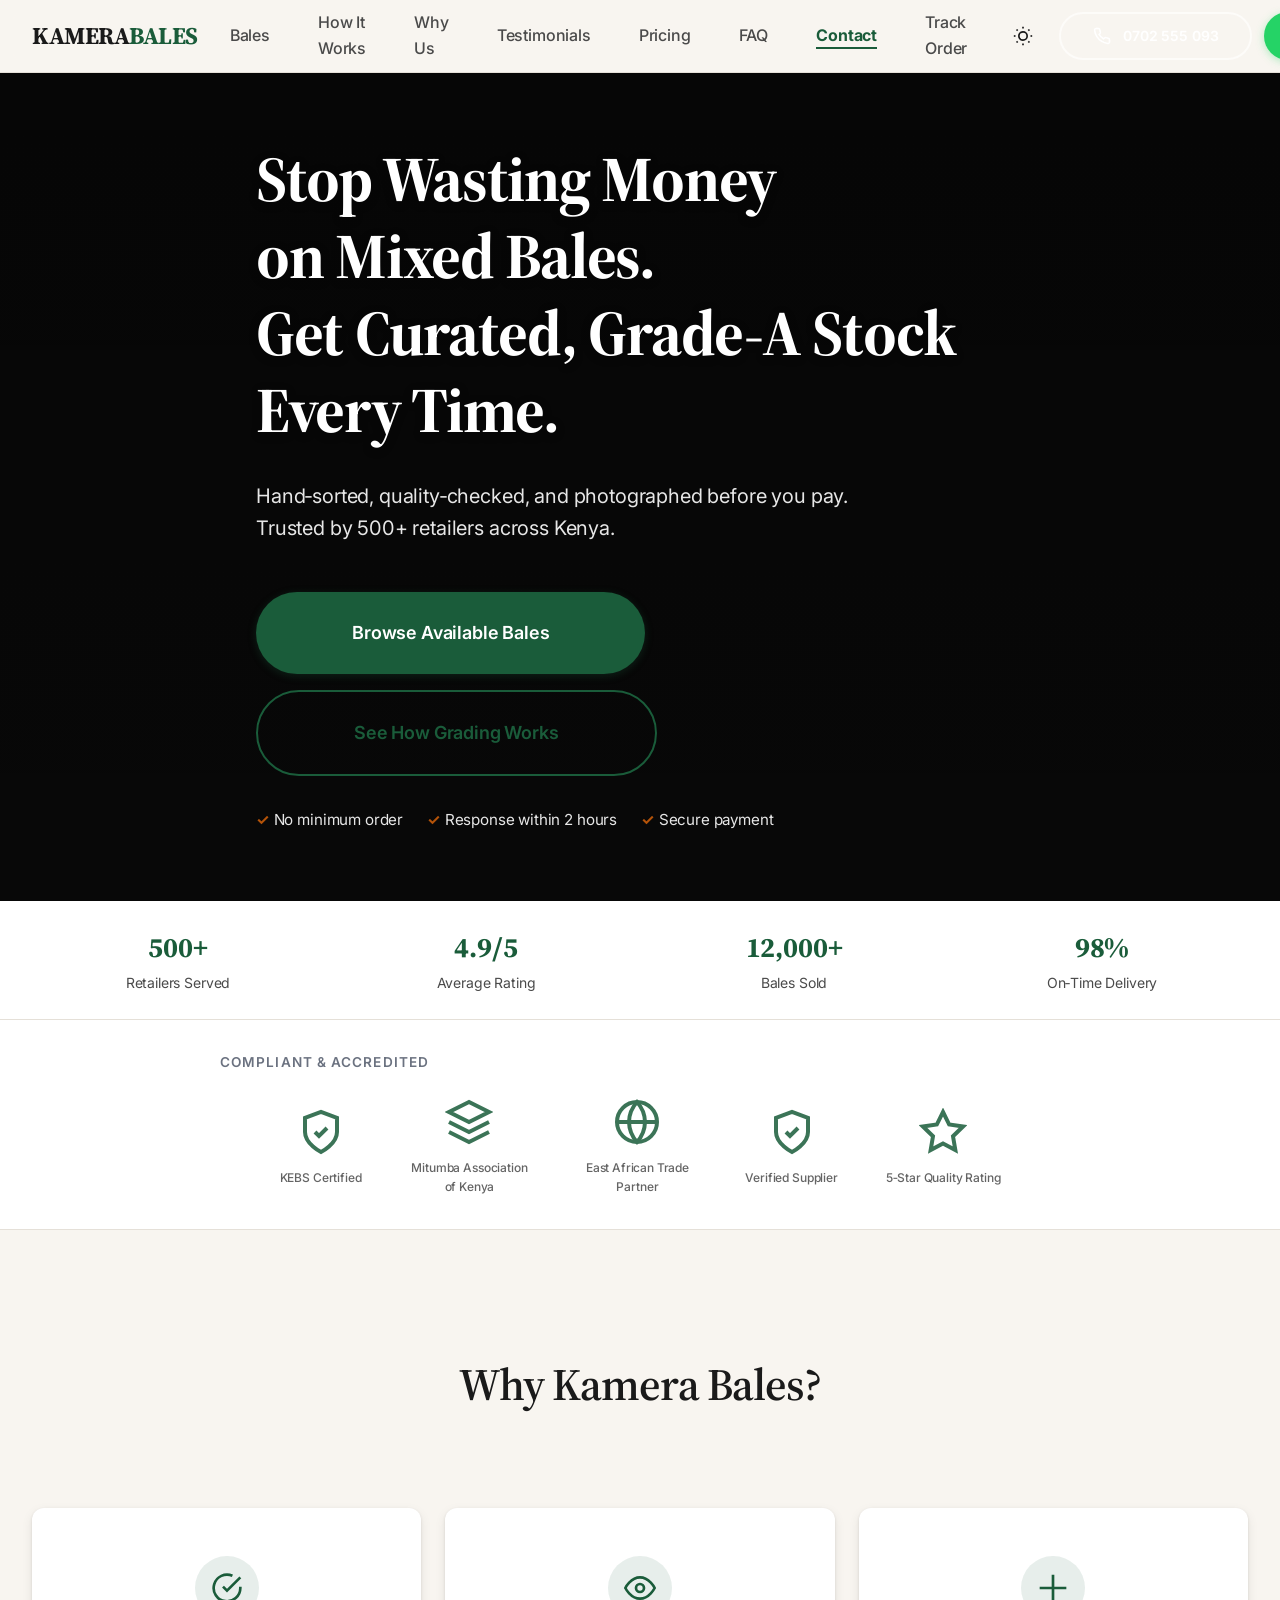
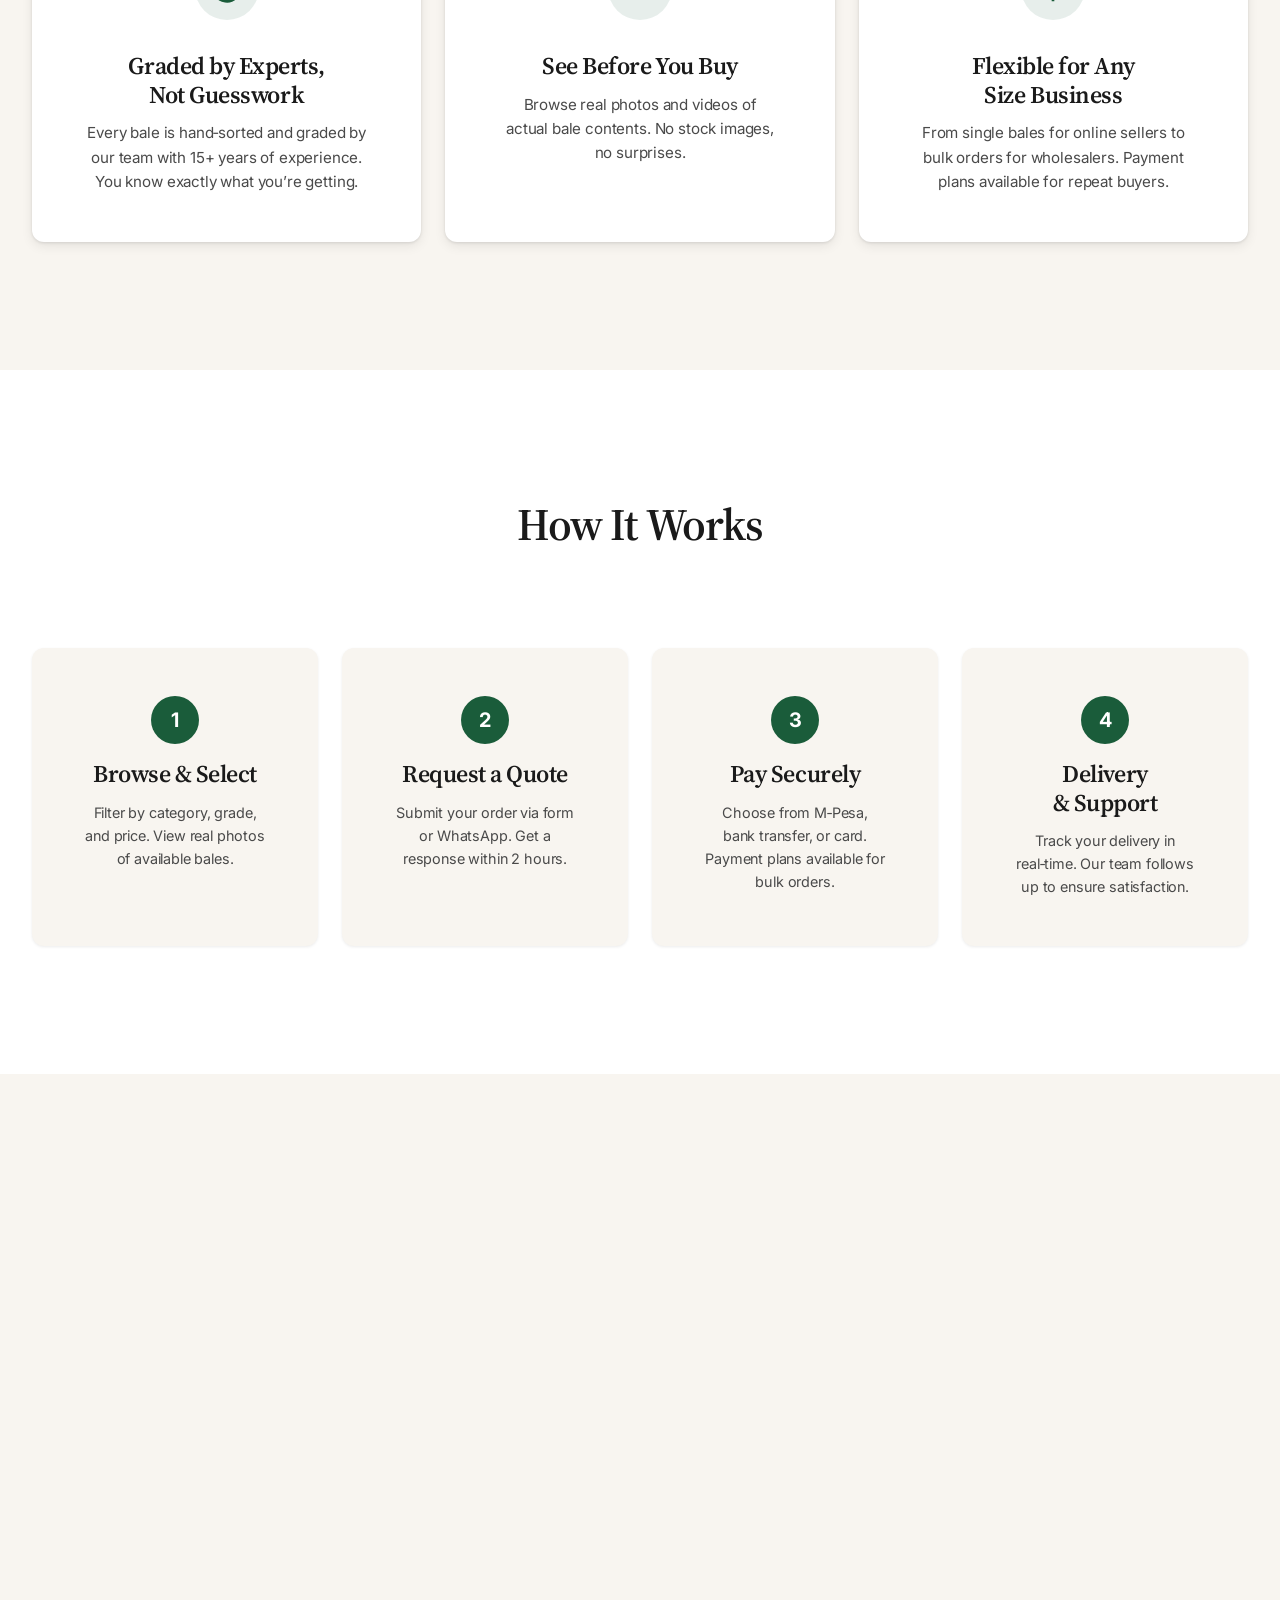
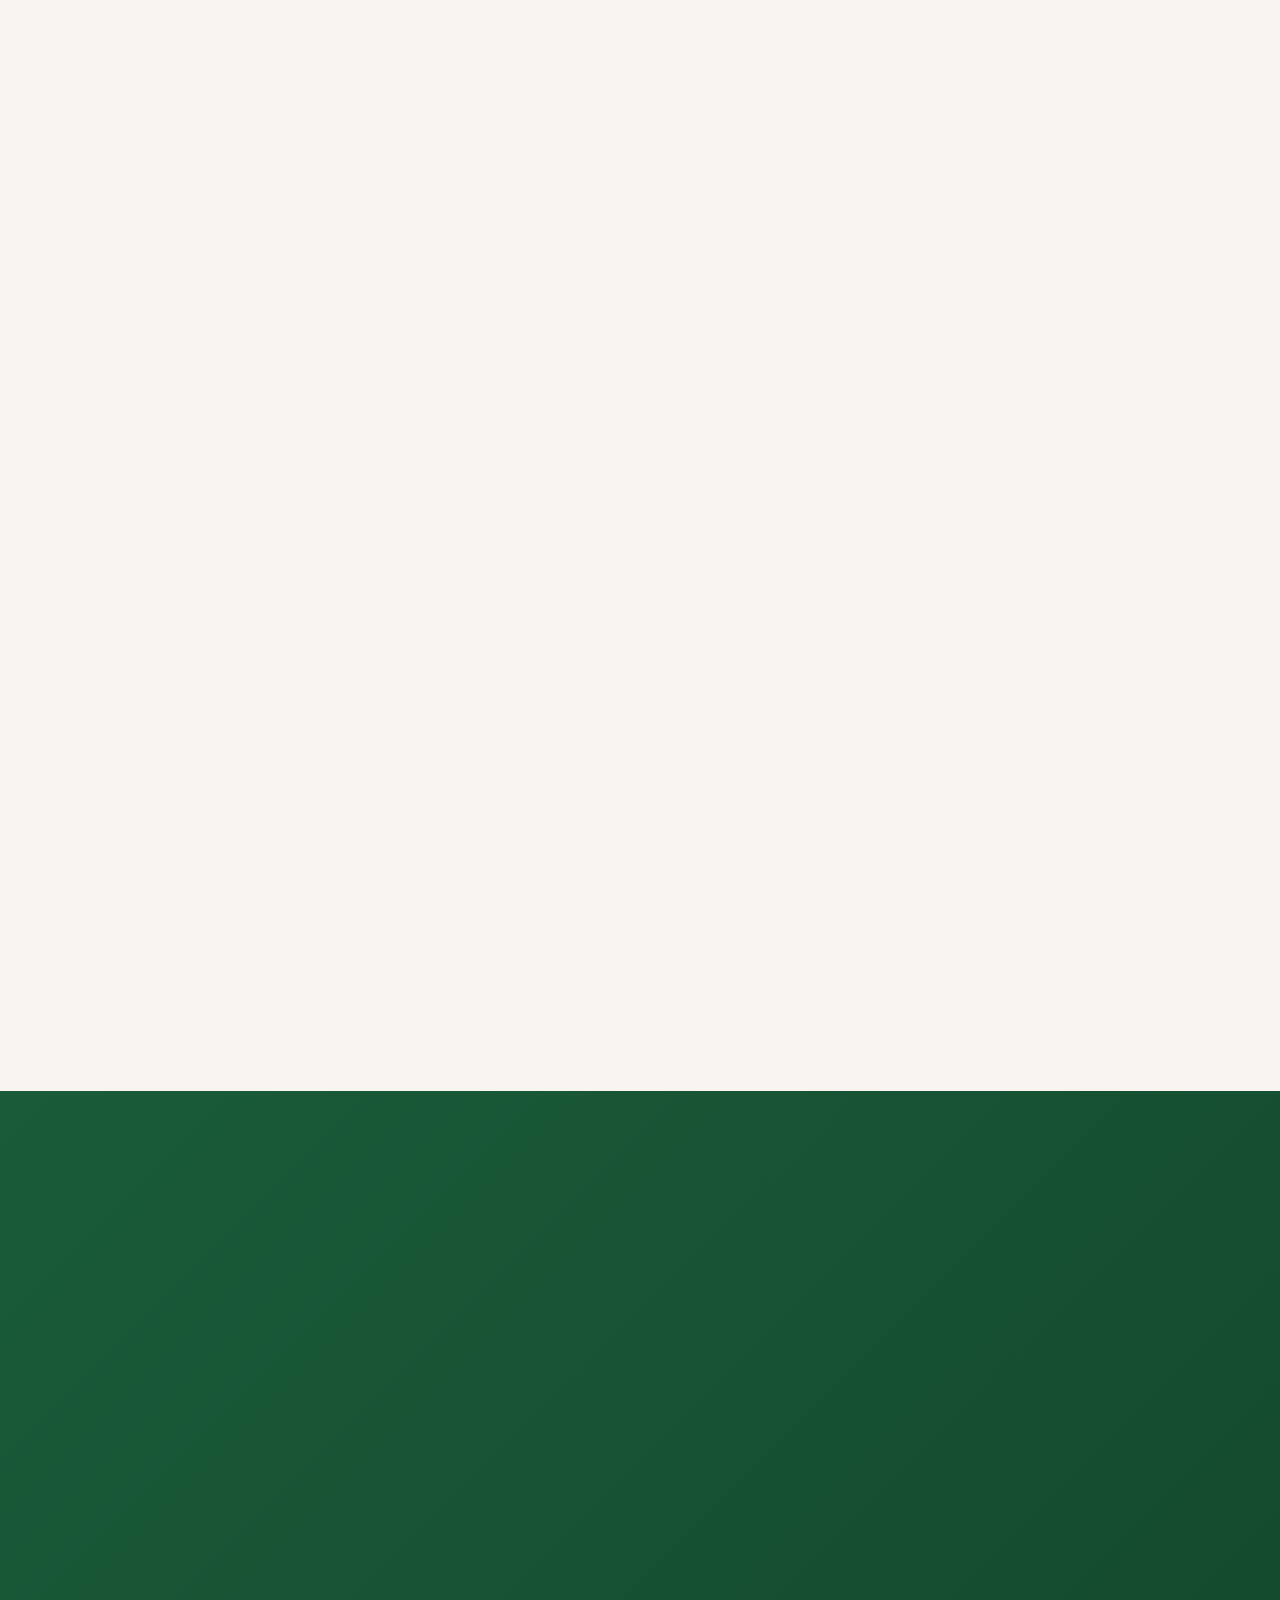
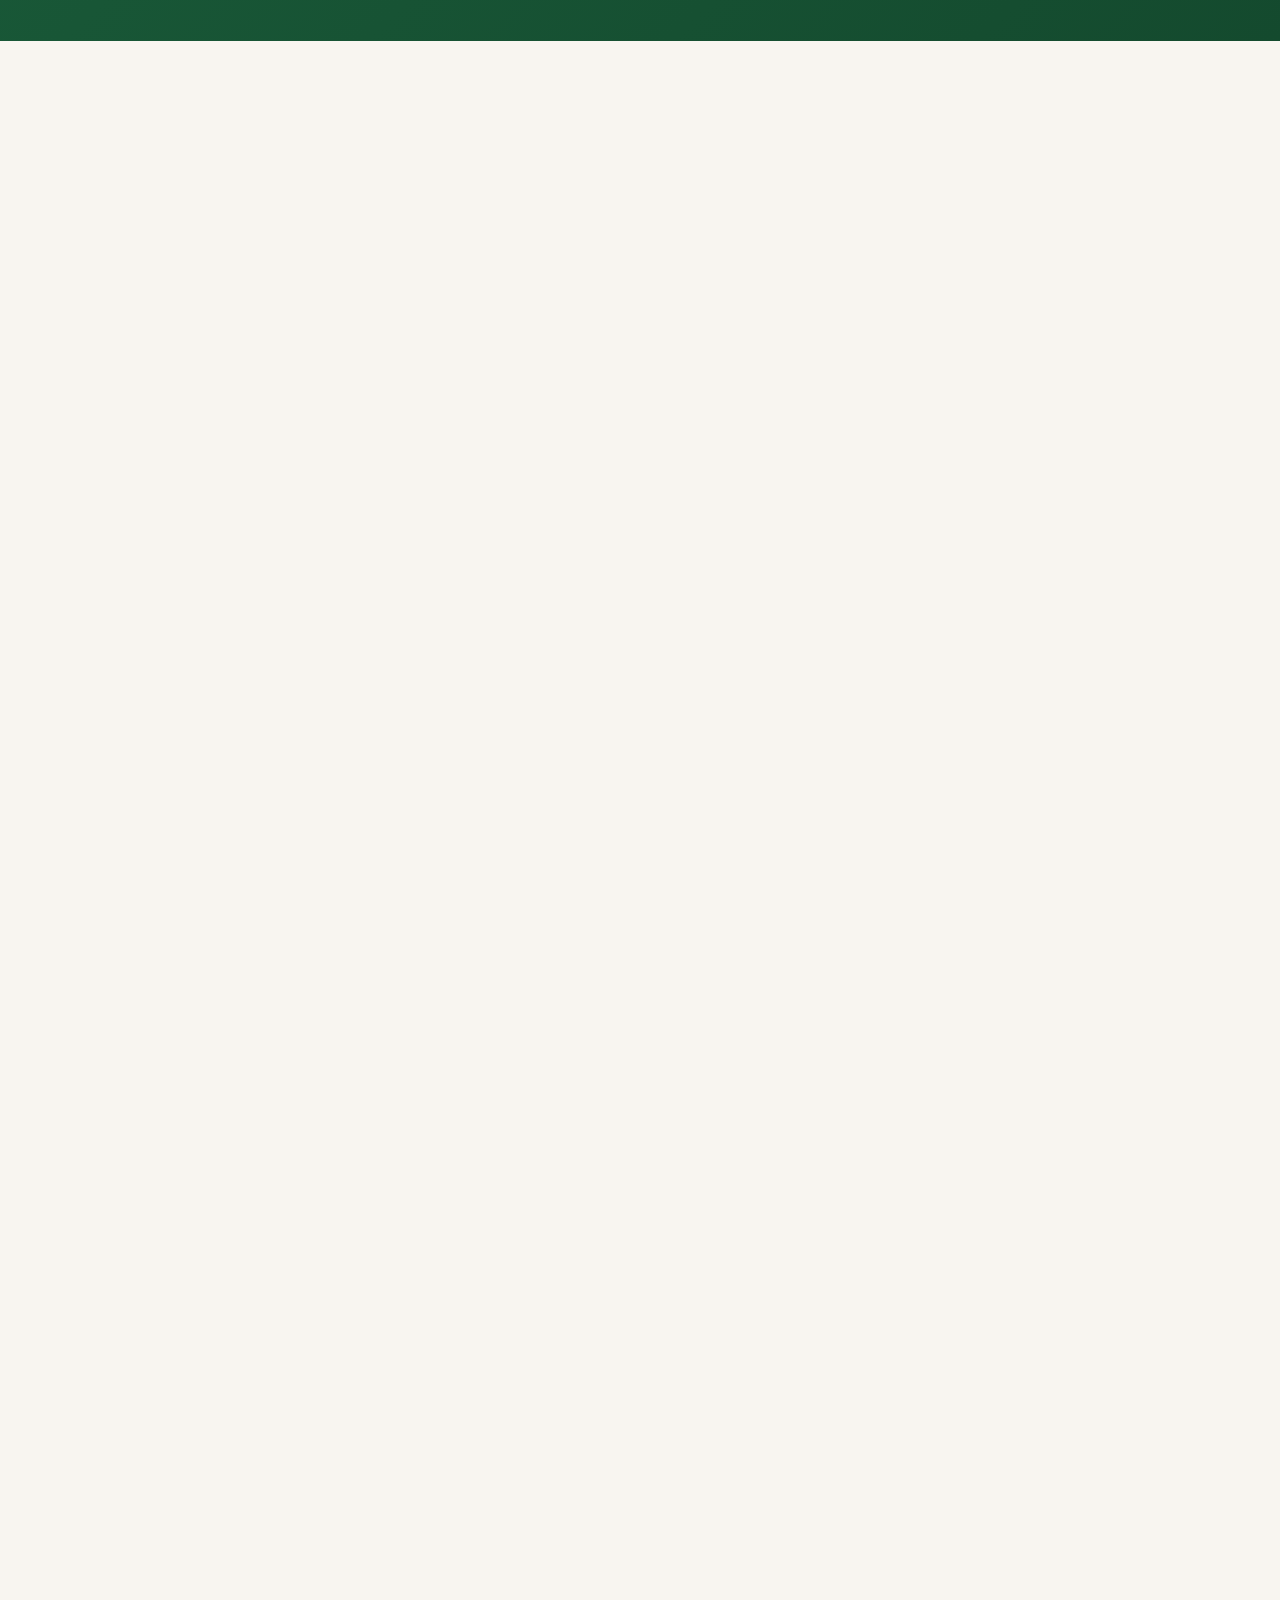
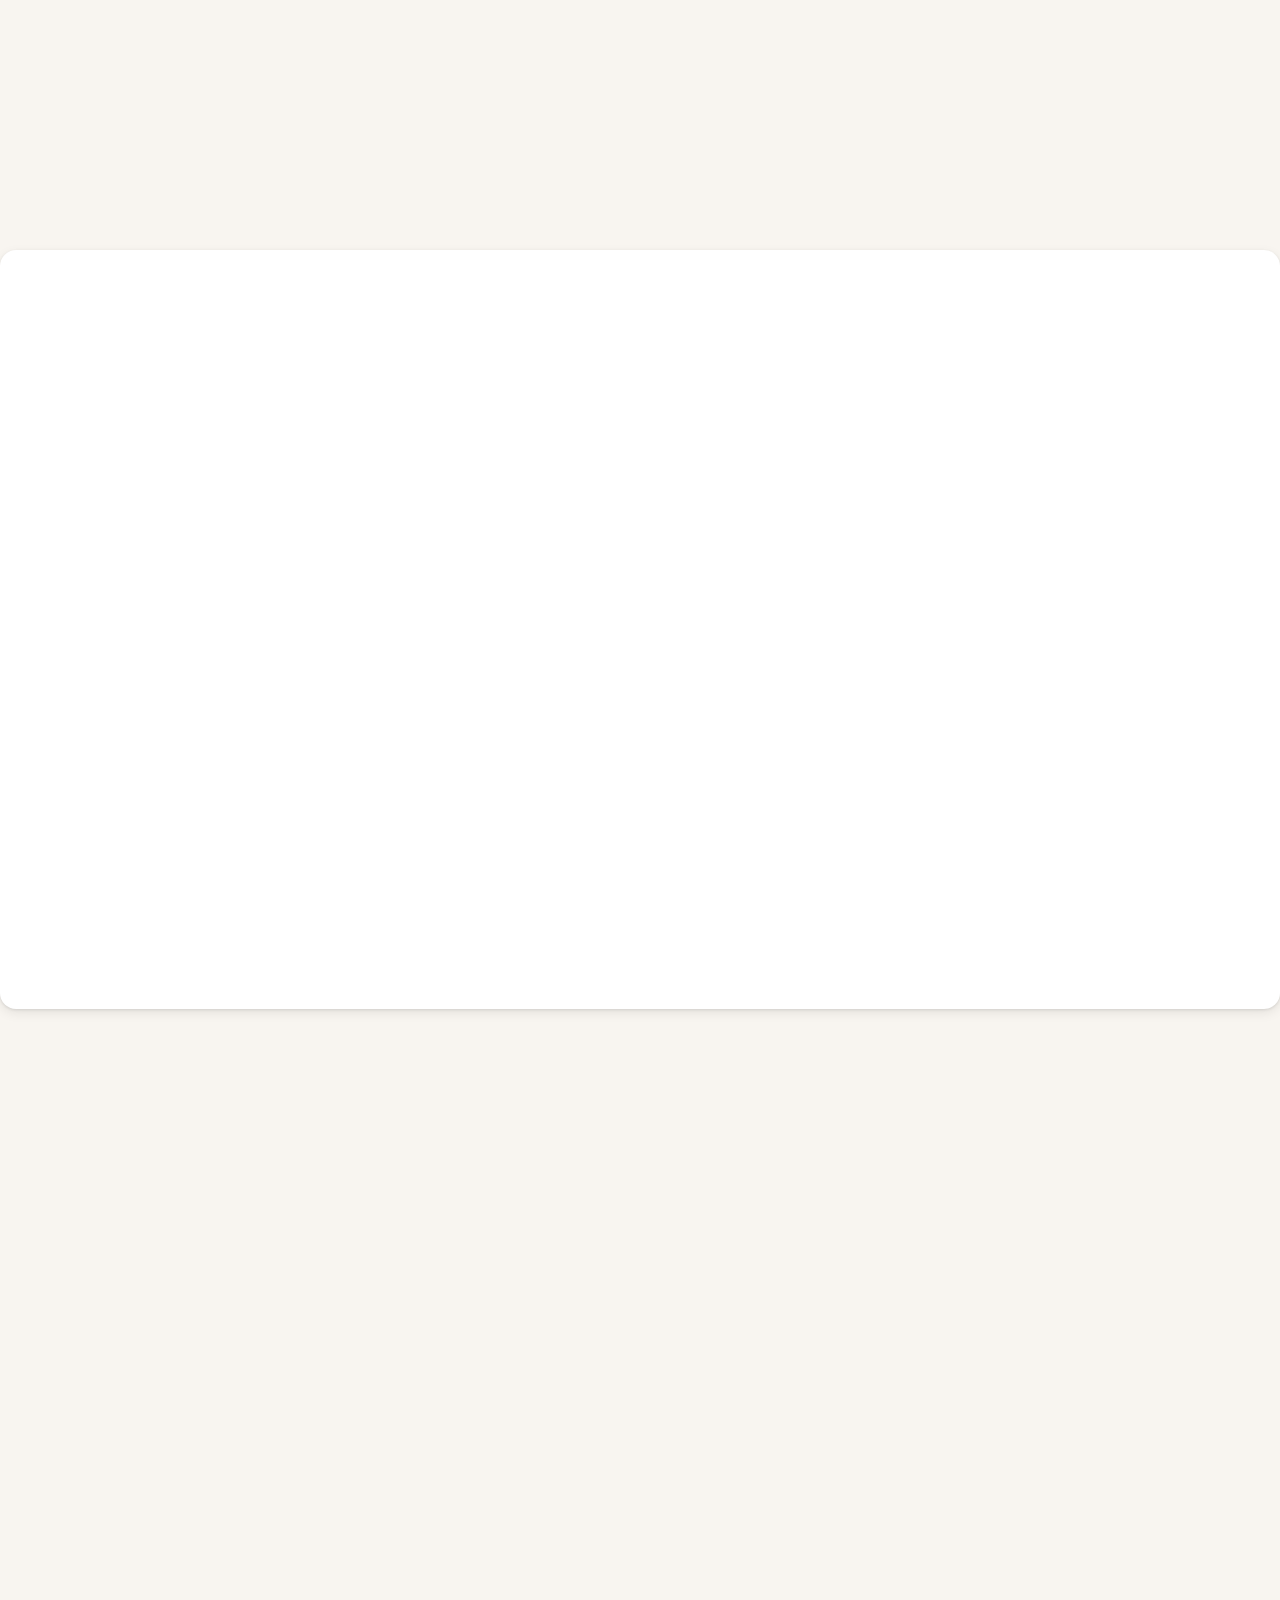
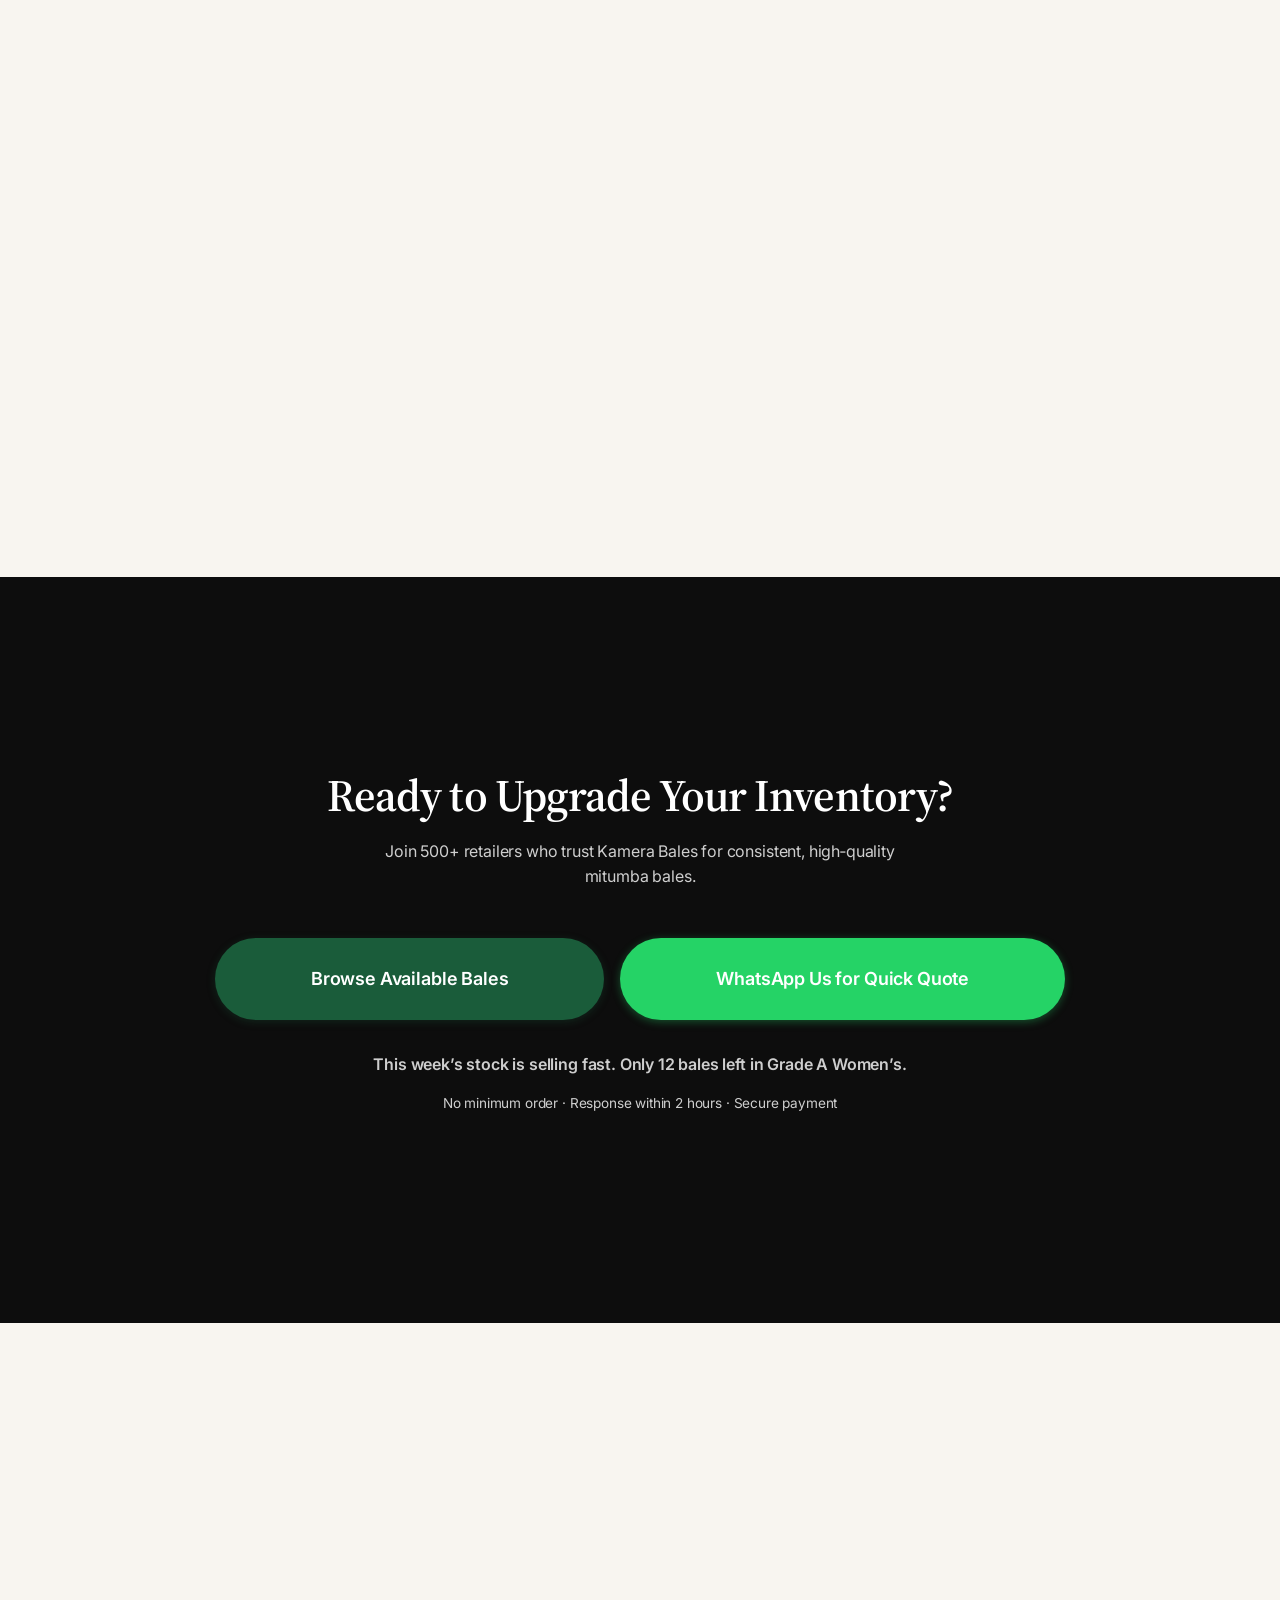
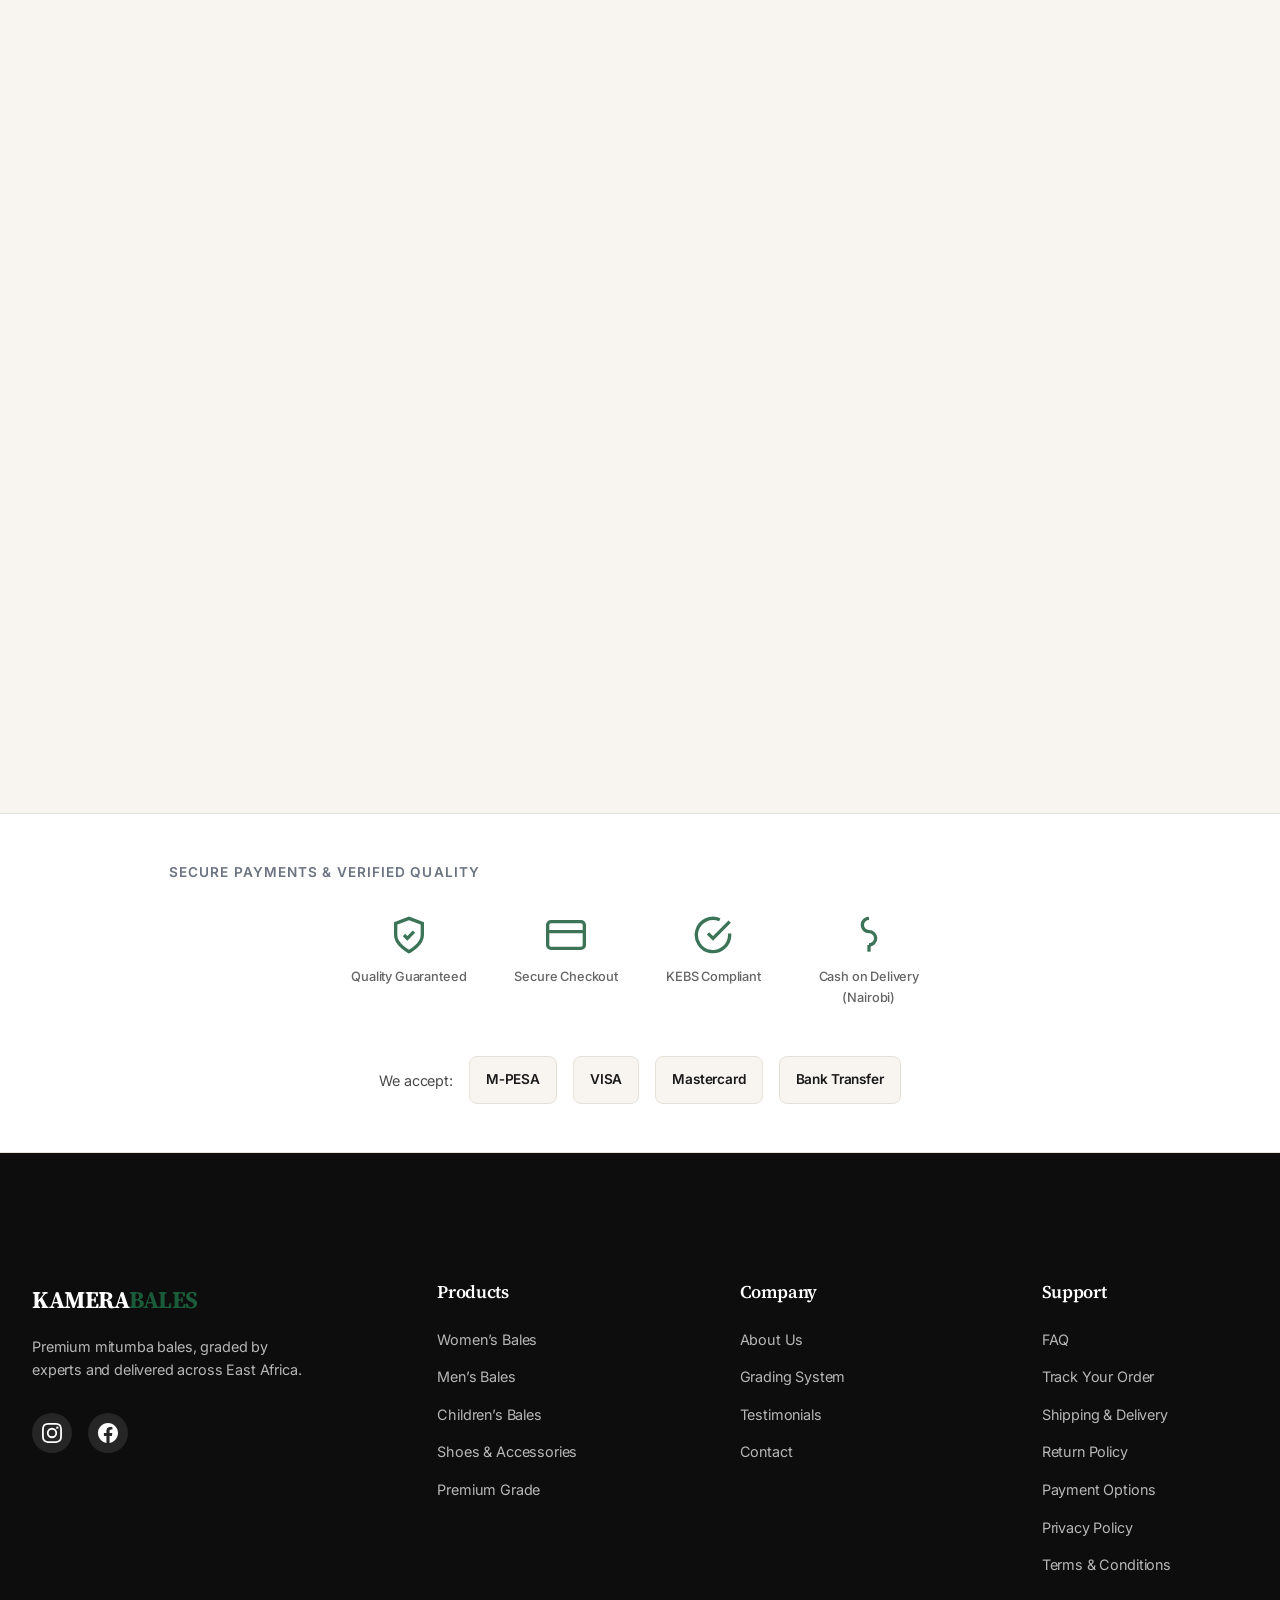
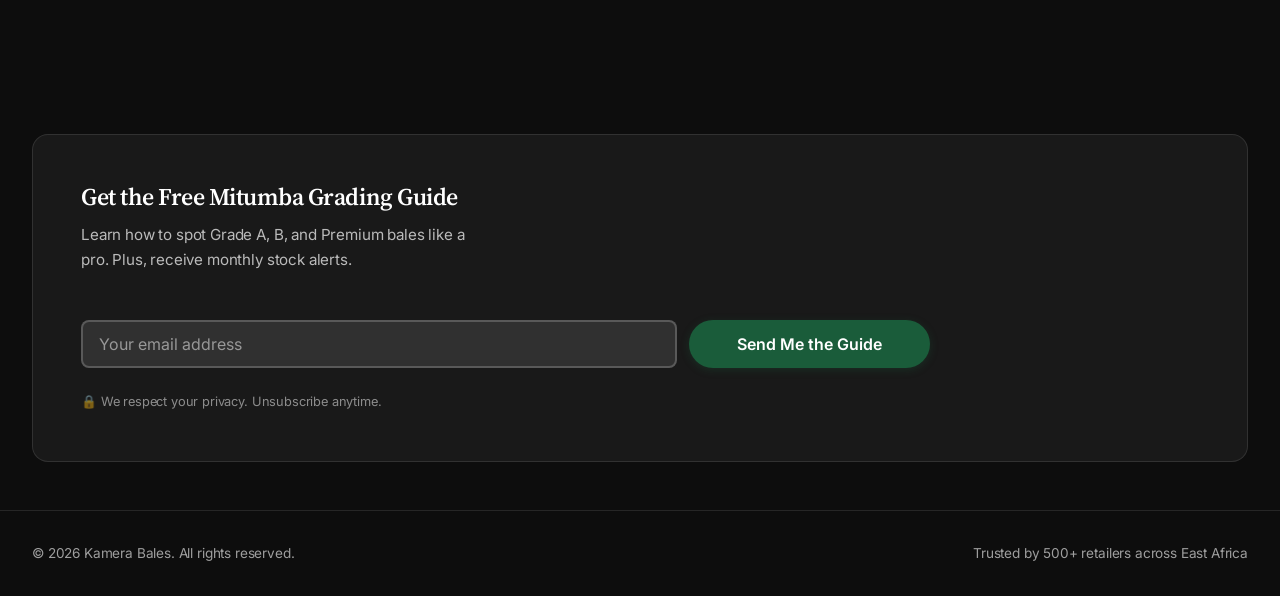
==== index.html @ 270e71a2 "Add files via upload" ====
<!DOCTYPE html>
<html lang="en">
<head>
    <meta charset="UTF-8">
    <meta name="viewport" content="width=device-width, initial-scale=1.0">
    <title>Kamera Bales — Premium Mitumba Wholesale | Graded & Delivered</title>
    <meta name="description" content="Kamera Bales supplies hand-graded mitumba bales to retailers across Kenya. Grade A, Premium, and bulk wholesale with real photos. Call/WhatsApp 0702555093.">
    <meta name="theme-color" content="#1A5C3A">

    <!-- Preconnect for Google Fonts -->
    <link rel="preconnect" href="https://fonts.googleapis.com">
    <link rel="preconnect" href="https://fonts.gstatic.com" crossorigin>
    <link href="https://fonts.googleapis.com/css2?family=Inter:wght@400;500;600;700&family=Source+Serif+4:opsz,wght@8..60,400;8..60,600;8..60,700&display=swap" rel="stylesheet">

    <!-- Preload fonts to improve performance -->
    <link rel="preload" href="https://fonts.gstatic.com/s/inter/v13/UcCO3FwrK3iLTeHuS_fvQtMwCp50KnMw2boKoduKmMEVuLyfAZ9hiJ-Ek-_EeA.woff2" as="font" type="font/woff2" crossorigin>
    <link rel="preload" href="https://fonts.gstatic.com/s/sourceserif4/v51/vEFy2_tTDB4M7-auLb2dWq7l5B8.woff2" as="font" type="font/woff2" crossorigin>

    <!-- Preload Hero Image (for LCP) -->
    <link rel="preload" as="image" href="https://images.unsplash.com/photo-1441986300917-64674bd600d8?auto=format&fit=crop&w=1920&q=80" fetchpriority="high">

    <!-- Preload Critical CSS -->
    <link rel="preload" as="style" href="styles.css">
    <link rel="stylesheet" href="styles.css">

    <!-- Open Graph -->
    <meta property="og:type" content="website">
    <meta property="og:title" content="Kamera Bales – Premium Mitumba Wholesale">
    <meta property="og:description" content="Hand-graded mitumba bales, trusted by 500+ retailers across East Africa.">
    <meta property="og:image" content="https://www.kamerabales.co.ke/assets/images/hero-mitumba.jpg">
    <meta property="og:url" content="https://www.kamerabales.co.ke/">
    <meta property="og:site_name" content="Kamera Bales">

    <!-- Twitter Card -->
    <meta name="twitter:card" content="summary_large_image">
    <meta name="twitter:title" content="Kamera Bales – Premium Mitumba Wholesale">
    <meta name="twitter:description" content="Hand-graded mitumba bales, trusted by 500+ retailers.">
    <meta name="twitter:image" content="https://www.kamerabales.co.ke/assets/images/hero-mitumba.jpg">

    <!-- Canonical -->
    <link rel="canonical" href="https://www.kamerabales.co.ke/">

    <!-- PWA meta -->
    <link rel="manifest" href="manifest.json">
    <meta name="apple-mobile-web-app-capable" content="yes">
    <meta name="apple-mobile-web-app-status-bar-style" content="black-translucent">
    <meta name="apple-mobile-web-app-title" content="Kamera Bales">
    <meta name="mobile-web-app-capable" content="yes">
    <meta name="application-name" content="Kamera Bales">
    <meta name="msapplication-TileColor" content="#1A5C3A">
    <link rel="apple-touch-icon" href="assets/icons/icon-192x192.svg">

    <!-- Google Analytics (Placeholder ID) -->
    <!-- TODO: REPLACE G-XXXXXXXXXX WITH YOUR ACTUAL GOOGLE ANALYTICS ID -->
    <script async src="https://www.googletagmanager.com/gtag/js?id=G-XXXXXXXXXX"></script>
    <script>
        window.dataLayer = window.dataLayer || [];
        function gtag(){dataLayer.push(arguments);}
        gtag('js', new Date());
        gtag('config', 'G-XXXXXXXXXX');
    </script>

    <!-- Schema Markup -->
    <script type="application/ld+json">
    {
      "@context": "https://schema.org",
      "@type": "LocalBusiness",
      "name": "Kamera Bales",
      "description": "Premium mitumba bales, hand-graded and delivered across East Africa. Trusted by 500+ retailers.",
      "url": "https://www.kamerabales.co.ke",
      "telephone": "+254702555093",
      "email": "info@kamerabales.co.ke",
      "address": {
        "@type": "PostalAddress",
        "streetAddress": "Nairobi, Kenya",
        "addressLocality": "Nairobi",
        "addressCountry": "KE"
      },
      "geo": {
        "@type": "GeoCoordinates",
        "latitude": -1.2921,
        "longitude": 36.8219
      },
      "openingHours": "Mo-Sa 08:00-18:00",
      "priceRange": "KSh 15,000 - KSh 100,000",
      "image": "https://www.kamerabales.co.ke/assets/images/hero-mitumba.jpg",
      "sameAs": [
        "https://www.instagram.com/kamerabales",
        "https://www.facebook.com/kamerabales"
      ],
      "aggregateRating": {
        "@type": "AggregateRating",
        "ratingValue": "4.9",
        "reviewCount": "500"
      }
    }
    </script>
</head>
<body>
    <a class="skip-link" href="#main-content">Skip to main content</a>

    <!-- ==================== HEADER ==================== -->
    <header class="site-header" role="banner">
        <div class="container header-inner">
            <a href="/" class="logo" aria-label="Kamera Bales home">
                <span class="logo-text">KAMERA<span class="logo-accent">BALES</span></span>
            </a>

            <nav class="main-nav" aria-label="Primary navigation">
                <button class="nav-toggle" aria-expanded="false" aria-controls="primary-menu" aria-label="Open menu">
                    <span class="hamburger"></span>
                </button>
                <ul id="primary-menu" class="nav-menu" role="list">
                    <li><a href="#bales" class="nav-link">Bales</a></li>
                    <li><a href="#how-it-works" class="nav-link">How It Works</a></li>
                    <li><a href="#why-us" class="nav-link">Why Us</a></li>
                    <li><a href="#testimonials" class="nav-link">Testimonials</a></li>
                    <li><a href="#pricing" class="nav-link">Pricing</a></li>
                    <li><a href="#faq" class="nav-link">FAQ</a></li>
                    <li><a href="#contact" class="nav-link">Contact</a></li>
                    <li><a href="track.html" class="nav-link">Track Order</a></li>
                </ul>
            </nav>

            <div class="header-actions">
                <button class="theme-toggle" aria-label="Toggle dark mode" aria-pressed="false">
                    <svg class="icon-sun" width="20" height="20" viewBox="0 0 24 24" fill="none" stroke="currentColor" stroke-width="2" aria-hidden="true"><circle cx="12" cy="12" r="5"/><line x1="12" y1="1" x2="12" y2="3"/><line x1="12" y1="21" x2="12" y2="23"/><line x1="4.22" y1="4.22" x2="5.64" y2="5.64"/><line x1="18.36" y1="18.36" x2="19.78" y2="19.78"/><line x1="1" y1="12" x2="3" y2="12"/><line x1="21" y1="12" x2="23" y2="12"/><line x1="4.22" y1="19.78" x2="5.64" y2="18.36"/><line x1="18.36" y1="5.64" x2="19.78" y2="4.22"/></svg>
                    <svg class="icon-moon" width="20" height="20" viewBox="0 0 24 24" fill="none" stroke="currentColor" stroke-width="2" aria-hidden="true"><path d="M21 12.79A9 9 0 1 1 11.21 3 7 7 0 0 0 21 12.79z"/></svg>
                </button>
                <a href="tel:0702555093" class="btn btn-outline-light header-phone" aria-label="Call 0702555093">
                    <svg width="18" height="18" viewBox="0 0 24 24" fill="none" stroke="currentColor" stroke-width="2" aria-hidden="true"><path d="M22 16.92v3a2 2 0 0 1-2.18 2 19.79 19.79 0 0 1-8.63-3.07 19.5 19.5 0 0 1-6-6 19.79 19.79 0 0 1-3.07-8.67A2 2 0 0 1 4.11 2h3a2 2 0 0 1 2 1.72c.127.96.361 1.903.7 2.81a2 2 0 0 1-.45 2.11L8.09 9.91a16 16 0 0 0 6 6l1.27-1.27a2 2 0 0 1 2.11-.45c.907.339 1.85.573 2.81.7A2 2 0 0 1 22 16.92z"/></svg>
                    <span class="header-phone-number">0702 555 093</span>
                </a>
                <a href="https://wa.me/254702555093?text=Hi%20Kamera%20Bales%2C%20I%27m%20interested%20in%20your%20mitumba%20bales" class="btn btn-whatsapp header-whatsapp" target="_blank" rel="noopener noreferrer" aria-label="Chat on WhatsApp">
                    <svg width="20" height="20" viewBox="0 0 24 24" fill="currentColor" aria-hidden="true"><path d="M17.472 14.382c-.297-.149-1.758-.867-2.03-.967-.273-.099-.471-.148-.67.15-.197.297-.767.966-.94 1.164-.173.199-.347.223-.644.075-.297-.15-1.255-.463-2.39-1.475-.883-.788-1.48-1.761-1.653-2.059-.173-.297-.018-.458.13-.606.134-.133.298-.347.446-.52.149-.174.198-.298.298-.497.099-.198.05-.371-.025-.52-.075-.149-.669-1.612-.916-2.207-.242-.579-.487-.5-.669-.51-.173-.008-.371-.01-.57-.01-.198 0-.52.074-.792.372-.272.297-1.04 1.016-1.04 2.479 0 1.462 1.065 2.875 1.213 3.074.149.198 2.096 3.2 5.077 4.487.709.306 1.262.489 1.694.625.712.227 1.36.195 1.871.118.571-.085 1.758-.719 2.006-1.413.248-.694.248-1.289.173-1.413-.074-.124-.272-.198-.57-.347m-5.421 7.403h-.004a9.87 9.87 0 0 1-5.031-1.378l-.361-.214-3.741.982.998-3.648-.235-.374a9.86 9.86 0 0 1-1.51-5.26c.001-5.45 4.436-9.884 9.888-9.884 2.64 0 5.122 1.03 6.988 2.898a9.825 9.825 0 0 1 2.893 6.994c-.003 5.45-4.437 9.884-9.885 9.884m8.413-18.297A11.815 11.815 0 0 0 12.05 0C5.495 0 .16 5.335.157 11.892c0 2.096.547 4.142 1.588 5.945L.057 24l6.305-1.654a11.882 11.882 0 0 0 5.683 1.448h.005c6.554 0 11.89-5.335 11.893-11.893a11.821 11.821 0 0 0-3.48-8.413Z"/></svg>
                    <span>WhatsApp</span>
                </a>
            </div>
        </div>
    </header>

    <!-- ==================== MAIN CONTENT ==================== -->
    <main id="main-content" role="main">

        <!-- HERO SECTION -->
        <section class="hero" aria-labelledby="hero-heading">
            <div class="hero-background" aria-hidden="true"></div>
            <div class="container hero-content">
                <h1 id="hero-heading" class="hero-title">Stop Wasting Money on Mixed Bales.<br>Get Curated, Grade‑A Stock Every Time.</h1>
                <p class="hero-subtitle">Hand‑sorted, quality‑checked, and photographed before you pay. Trusted by 500+ retailers across Kenya.</p>
                <div class="hero-cta">
                    <a href="#bales" class="btn btn-primary btn-lg">Browse Available Bales</a>
                    <a href="#how-it-works" class="btn btn-secondary btn-lg">See How Grading Works</a>
                </div>
                <div class="trust-inline">
                    <span>No minimum order</span>
                    <span>Response within 2 hours</span>
                    <span>Secure payment</span>
                </div>
            </div>
        </section>

        <!-- SOCIAL PROOF BAR -->
        <section class="social-proof" aria-label="Trust indicators">
            <div class="container proof-grid">
                <div class="proof-item"><strong>500+</strong><span>Retailers Served</span></div>
                <div class="proof-item"><strong>4.9/5</strong><span>Average Rating</span></div>
                <div class="proof-item"><strong>12,000+</strong><span>Bales Sold</span></div>
                <div class="proof-item"><strong>98%</strong><span>On‑Time Delivery</span></div>
            </div>
        </section>

        <!-- CERTIFICATIONS & BADGES (SVG) -->
        <section class="certifications" aria-label="Certifications and affiliations">
            <div class="container">
                <p class="certifications-label">Compliant &amp; Accredited</p>
                <ul class="badges-list" role="list">
                    <li class="badge-item">
                        <svg width="48" height="48" viewBox="0 0 24 24" fill="none" stroke="currentColor" stroke-width="2" aria-hidden="true"><path d="M12 22s8-4 8-10V5l-8-3-8 3v7c0 6 8 10 8 10z"/><polyline points="9 12 11 14 15 10"/></svg>
                        <span>KEBS Certified</span>
                    </li>
                    <li class="badge-item">
                        <svg width="48" height="48" viewBox="0 0 24 24" fill="none" stroke="currentColor" stroke-width="2" aria-hidden="true"><path d="M12 2L2 7l10 5 10-5-10-5z"/><path d="M2 17l10 5 10-5"/><path d="M2 12l10 5 10-5"/></svg>
                        <span>Mitumba Association of Kenya</span>
                    </li>
                    <li class="badge-item">
                        <svg width="48" height="48" viewBox="0 0 24 24" fill="none" stroke="currentColor" stroke-width="2" aria-hidden="true"><circle cx="12" cy="12" r="10"/><path d="M2 12h20"/><path d="M12 2a15.3 15.3 0 0 1 4 10 15.3 15.3 0 0 1-4 10 15.3 15.3 0 0 1-4-10 15.3 15.3 0 0 1 4-10z"/></svg>
                        <span>East African Trade Partner</span>
                    </li>
                    <li class="badge-item">
                        <svg width="48" height="48" viewBox="0 0 24 24" fill="none" stroke="currentColor" stroke-width="2" aria-hidden="true"><path d="M12 22s8-4 8-10V5l-8-3-8 3v7c0 6 8 10 8 10z"/><path d="M9 12l2 2 4-4"/></svg>
                        <span>Verified Supplier</span>
                    </li>
                    <li class="badge-item">
                        <svg width="48" height="48" viewBox="0 0 24 24" fill="none" stroke="currentColor" stroke-width="2" aria-hidden="true"><polygon points="12 2 15.09 8.26 22 9.27 17 14.14 18.18 21.02 12 17.77 5.82 21.02 7 14.14 2 9.27 8.91 8.26 12 2"/></svg>
                        <span>5‑Star Quality Rating</span>
                    </li>
                </ul>
            </div>
        </section>

        <!-- WHY US / VALUE PROPOSITION -->
        <section id="why-us" class="why-us section" aria-labelledby="why-us-heading">
            <div class="container">
                <h2 id="why-us-heading" class="section-title">Why Kamera Bales?</h2>
                <div class="pillars-grid">
                    <article class="pillar-card">
                        <div class="pillar-icon" aria-hidden="true">
                            <svg width="32" height="32" viewBox="0 0 24 24" fill="none" stroke="currentColor" stroke-width="2"><path d="M22 11.08V12a10 10 0 1 1-5.93-9.14"/><polyline points="22 4 12 14.01 9 11.01"/></svg>
                        </div>
                        <h3>Graded by Experts, Not Guesswork</h3>
                        <p>Every bale is hand‑sorted and graded by our team with 15+ years of experience. You know exactly what you’re getting.</p>
                    </article>
                    <article class="pillar-card">
                        <div class="pillar-icon" aria-hidden="true">
                            <svg width="32" height="32" viewBox="0 0 24 24" fill="none" stroke="currentColor" stroke-width="2"><path d="M1 12s4-8 11-8 11 8 11 8-4 8-11 8-11-8-11-8z"/><circle cx="12" cy="12" r="3"/></svg>
                        </div>
                        <h3>See Before You Buy</h3>
                        <p>Browse real photos and videos of actual bale contents. No stock images, no surprises.</p>
                    </article>
                    <article class="pillar-card">
                        <div class="pillar-icon" aria-hidden="true">
                            <svg width="32" height="32" viewBox="0 0 24 24" fill="none" stroke="currentColor" stroke-width="2"><path d="M12 2v20M2 12h20"/></svg>
                        </div>
                        <h3>Flexible for Any Size Business</h3>
                        <p>From single bales for online sellers to bulk orders for wholesalers. Payment plans available for repeat buyers.</p>
                    </article>
                </div>
            </div>
        </section>

        <!-- HOW IT WORKS -->
        <section id="how-it-works" class="how-it-works section" aria-labelledby="how-it-works-heading">
            <div class="container">
                <h2 id="how-it-works-heading" class="section-title">How It Works</h2>
                <ol class="steps-list" role="list">
                    <li class="step-item">
                        <div class="step-number">1</div>
                        <h3>Browse & Select</h3>
                        <p>Filter by category, grade, and price. View real photos of available bales.</p>
                    </li>
                    <li class="step-item">
                        <div class="step-number">2</div>
                        <h3>Request a Quote</h3>
                        <p>Submit your order via form or WhatsApp. Get a response within 2 hours.</p>
                    </li>
                    <li class="step-item">
                        <div class="step-number">3</div>
                        <h3>Pay Securely</h3>
                        <p>Choose from M‑Pesa, bank transfer, or card. Payment plans available for bulk orders.</p>
                    </li>
                    <li class="step-item">
                        <div class="step-number">4</div>
                        <h3>Delivery & Support</h3>
                        <p>Track your delivery in real‑time. Our team follows up to ensure satisfaction.</p>
                    </li>
                </ol>
            </div>
        </section>

        <!-- BALE CATEGORIES -->
        <section id="bales" class="bales section" aria-labelledby="bales-heading">
            <div class="container">
                <h2 id="bales-heading" class="section-title">Available Bale Categories</h2>

                <!-- FILTERS -->
                <div class="bale-filters" role="search" aria-label="Filter bales">
                    <div class="filter-group">
                        <label for="searchBales" class="sr-only">Search bales</label>
                        <input type="search" id="searchBales" placeholder="Search bales..." autocomplete="off">
                    </div>
                    <div class="filter-group">
                        <label for="filterCategory">Category</label>
                        <select id="filterCategory">
                            <option value="all">All Categories</option>
                            <option value="womens">Women's</option>
                            <option value="mens">Men's</option>
                            <option value="childrens">Children's</option>
                            <option value="premium">Premium / Luxury</option>
                            <option value="shoes">Shoes & Accessories</option>
                        </select>
                    </div>
                    <div class="filter-group">
                        <label for="filterGrade">Grade</label>
                        <select id="filterGrade">
                            <option value="all">All Grades</option>
                            <option value="A">Grade A</option>
                            <option value="B">Grade B</option>
                            <option value="Premium">Premium</option>
                        </select>
                    </div>
                    <p class="results-count" aria-live="polite"></p>
                    <div id="active-filters" class="active-filters" aria-live="polite"></div>
                </div>

                <div class="bale-cards-grid">
                    <!-- Women's Bales -->
                    <article class="bale-card" data-category="womens" data-grade="A B Premium" data-price="18000" data-search="womens bales women mitumba clothing">
                        <button class="lightbox-trigger" data-full="https://images.unsplash.com/photo-1434389677669-e08b4cac3105?auto=format&fit=crop&w=1200&q=80" aria-label="View larger image of Women's Bales">
                            <img src="https://images.unsplash.com/photo-1434389677669-e08b4cac3105?auto=format&fit=crop&w=800&q=80" 
                                 srcset="https://images.unsplash.com/photo-1434389677669-e08b4cac3105?auto=format&fit=crop&w=400&q=60 400w,
                                         https://images.unsplash.com/photo-1434389677669-e08b4cac3105?auto=format&fit=crop&w=800&q=80 800w,
                                         https://images.unsplash.com/photo-1434389677669-e08b4cac3105?auto=format&fit=crop&w=1200&q=80 1200w"
                                 sizes="(min-width: 1280px) 25vw, (min-width: 1024px) 33vw, (min-width: 640px) 50vw, 100vw"
                                 alt="Folded stack of women's mitumba clothing – Grade A bales" width="800" height="600" loading="lazy" fetchpriority="low" decoding="async">
                        </button>
                        <div class="bale-info">
                            <h3>Women’s Bales</h3>
                            <p class="grade">Grade A · B · Premium</p>
                            <p class="price"><strong>KSh 18,000</strong> / bale</p>
                            <p class="stock-urgency" data-category="womens"></p>
                            <a href="https://wa.me/254702555093?text=Hi%20Kamera%20Bales%2C%20I%27m%20interested%20in%20Women%27s%20Bales%20-%20Grade%20A%20%2F%20B%20%2F%20Premium.%20Please%20share%20current%20stock%20and%20prices." class="btn btn-primary btn-sm" target="_blank" rel="noopener">Order Now</a>
                        </div>
                    </article>

                    <!-- Men's Bales -->
                    <article class="bale-card" data-category="mens" data-grade="A B Premium" data-price="18000" data-search="mens bales men mitumba clothing">
                        <button class="lightbox-trigger" data-full="https://images.unsplash.com/photo-1516257984-b1b4d707412e?auto=format&fit=crop&w=1200&q=80" aria-label="View larger image of Men's Bales">
                            <img src="https://images.unsplash.com/photo-1516257984-b1b4d707412e?auto=format&fit=crop&w=800&q=80" 
                                 srcset="https://images.unsplash.com/photo-1516257984-b1b4d707412e?auto=format&fit=crop&w=400&q=60 400w,
                                         https://images.unsplash.com/photo-1516257984-b1b4d707412e?auto=format&fit=crop&w=800&q=80 800w,
                                         https://images.unsplash.com/photo-1516257984-b1b4d707412e?auto=format&fit=crop&w=1200&q=80 1200w"
                                 sizes="(min-width: 1280px) 25vw, (min-width: 1024px) 33vw, (min-width: 640px) 50vw, 100vw"
                                 alt="Denim and shirts in men's mitumba bale – Grade A" width="800" height="600" loading="lazy" fetchpriority="low" decoding="async">
                        </button>
                        <div class="bale-info">
                            <h3>Men’s Bales</h3>
                            <p class="grade">Grade A · B · Premium</p>
                            <p class="price"><strong>KSh 18,000</strong> / bale</p>
                            <p class="stock-urgency" data-category="mens"></p>
                            <a href="https://wa.me/254702555093?text=Hi%20Kamera%20Bales%2C%20I%27m%20interested%20in%20Men%27s%20Bales%20-%20Grade%20A%20%2F%20B%20%2F%20Premium.%20Please%20share%20current%20stock%20and%20prices." class="btn btn-primary btn-sm" target="_blank" rel="noopener">Order Now</a>
                        </div>
                    </article>

                    <!-- Children's Bales -->
                    <article class="bale-card" data-category="childrens" data-grade="A B Premium" data-price="15000" data-search="childrens bales kids mitumba clothing">
                        <button class="lightbox-trigger" data-full="https://images.unsplash.com/photo-1503944583220-79d8926ad5e2?auto=format&fit=crop&w=1200&q=80" aria-label="View larger image of Children's Bales">
                            <img src="https://images.unsplash.com/photo-1503944583220-79d8926ad5e2?auto=format&fit=crop&w=800&q=80" 
                                 srcset="https://images.unsplash.com/photo-1503944583220-79d8926ad5e2?auto=format&fit=crop&w=400&q=60 400w,
                                         https://images.unsplash.com/photo-1503944583220-79d8926ad5e2?auto=format&fit=crop&w=800&q=80 800w,
                                         https://images.unsplash.com/photo-1503944583220-79d8926ad5e2?auto=format&fit=crop&w=1200&q=80 1200w"
                                 sizes="(min-width: 1280px) 25vw, (min-width: 1024px) 33vw, (min-width: 640px) 50vw, 100vw"
                                 alt="Colorful children's clothing stack – Grade A bale" width="800" height="600" loading="lazy" fetchpriority="low" decoding="async">
                        </button>
                        <div class="bale-info">
                            <h3>Children’s Bales</h3>
                            <p class="grade">Grade A · B · Premium</p>
                            <p class="price"><strong>KSh 15,000</strong> / bale</p>
                            <p class="stock-urgency" data-category="childrens"></p>
                            <a href="https://wa.me/254702555093?text=Hi%20Kamera%20Bales%2C%20I%27m%20interested%20in%20Children%27s%20Bales%20-%20Grade%20A%20%2F%20B%20%2F%20Premium.%20Please%20share%20current%20stock%20and%20prices." class="btn btn-primary btn-sm" target="_blank" rel="noopener">Order Now</a>
                        </div>
                    </article>

                    <!-- Premium / Luxury Bales -->
                    <article class="bale-card" data-category="premium" data-grade="Premium" data-price="28000" data-search="premium luxury bales branded mitumba jackets">
                        <button class="lightbox-trigger" data-full="https://images.unsplash.com/photo-1490481651871-ab68de25d43d?auto=format&fit=crop&w=1200&q=80" aria-label="View larger image of Premium Bales">
                            <img src="https://images.unsplash.com/photo-1490481651871-ab68de25d43d?auto=format&fit=crop&w=800&q=80" 
                                 srcset="https://images.unsplash.com/photo-1490481651871-ab68de25d43d?auto=format&fit=crop&w=400&q=60 400w,
                                         https://images.unsplash.com/photo-1490481651871-ab68de25d43d?auto=format&fit=crop&w=800&q=80 800w,
                                         https://images.unsplash.com/photo-1490481651871-ab68de25d43d?auto=format&fit=crop&w=1200&q=80 1200w"
                                 sizes="(min-width: 1280px) 25vw, (min-width: 1024px) 33vw, (min-width: 640px) 50vw, 100vw"
                                 alt="Premium branded mitumba jackets and coats" width="800" height="600" loading="lazy" fetchpriority="low" decoding="async">
                        </button>
                        <div class="bale-info">
                            <h3>Premium / Luxury Bales</h3>
                            <p class="grade">Premium only</p>
                            <p class="price"><strong>KSh 28,000</strong> / bale</p>
                            <p class="stock-urgency" data-category="premium"></p>
                            <a href="https://wa.me/254702555093?text=Hi%20Kamera%20Bales%2C%20I%27m%20interested%20in%20Premium%20%2F%20Luxury%20Bales.%20Please%20share%20current%20stock%20and%20prices." class="btn btn-primary btn-sm" target="_blank" rel="noopener">Order Now</a>
                        </div>
                    </article>

                    <!-- Shoes & Accessories Bales -->
                    <article class="bale-card" data-category="shoes" data-grade="A B Premium" data-price="20000" data-search="shoes accessories bales footwear bags belts">
                        <button class="lightbox-trigger" data-full="https://images.unsplash.com/photo-1560769629-975ec94e6a86?auto=format&fit=crop&w=1200&q=80" aria-label="View larger image of Shoes & Accessories">
                            <img src="https://images.unsplash.com/photo-1560769629-975ec94e6a86?auto=format&fit=crop&w=800&q=80" 
                                 srcset="https://images.unsplash.com/photo-1560769629-975ec94e6a86?auto=format&fit=crop&w=400&q=60 400w,
                                         https://images.unsplash.com/photo-1560769629-975ec94e6a86?auto=format&fit=crop&w=800&q=80 800w,
                                         https://images.unsplash.com/photo-1560769629-975ec94e6a86?auto=format&fit=crop&w=1200&q=80 1200w"
                                 sizes="(min-width: 1280px) 25vw, (min-width: 1024px) 33vw, (min-width: 640px) 50vw, 100vw"
                                 alt="Assorted shoes and accessories – Grade A bale" width="800" height="600" loading="lazy" fetchpriority="low" decoding="async">
                        </button>
                        <div class="bale-info">
                            <h3>Shoes & Accessories</h3>
                            <p class="grade">Grade A · B · Premium</p>
                            <p class="price"><strong>KSh 20,000</strong> / bale</p>
                            <p class="stock-urgency" data-category="shoes"></p>
                            <a href="https://wa.me/254702555093?text=Hi%20Kamera%20Bales%2C%20I%27m%20interested%20in%20Shoes%20%26%20Accessories%20Bales%20-%20Grade%20A%20%2F%20B%20%2F%20Premium.%20Please%20share%20current%20stock%20and%20prices." class="btn btn-primary btn-sm" target="_blank" rel="noopener">Order Now</a>
                        </div>
                    </article>
                </div>
            </div>
        </section>

        <!-- FEATURED BALE (CONVERSION) -->
        <section class="featured-bale section" aria-labelledby="featured-bale-heading">
            <div class="container">
                <div class="featured-bale-content">
                    <span class="featured-label">🔥 Featured Deal</span>
                    <h2 id="featured-bale-heading">Premium Women's Grade A – Save 10%</h2>
                    <p>Limited time offer. Only 5 bales left at this price.</p>
                    <div class="countdown" data-deadline="2026-09-07T00:00:00">
                        <span class="days"></span>d : <span class="hours"></span>h : <span class="minutes"></span>m : <span class="seconds"></span>s
                    </div>
                    <a href="https://wa.me/254702555093?text=I%20want%20the%20featured%20bale" class="btn btn-whatsapp btn-lg">Claim This Deal</a>
                </div>
            </div>
        </section>

        <!-- TESTIMONIALS -->
        <section id="testimonials" class="testimonials section" aria-labelledby="testimonials-heading">
            <div class="container">
                <h2 id="testimonials-heading" class="section-title">What Retailers Say</h2>
                <div class="testimonials-carousel" role="region" aria-roledescription="carousel" aria-label="Customer testimonials">
                    <div class="carousel-viewport">
                        <div class="carousel-track">
                            <figure class="testimonial-slide" role="group" aria-roledescription="slide" aria-label="Testimonial 1">
                                <div class="stars" aria-label="5 out of 5 stars">★★★★★</div>
                                <blockquote>
                                    <p>“I've been buying from Kamera Bales for 6 months. The grading is consistently excellent – I rarely find any bad items.”</p>
                                </blockquote>
                                <figcaption>
                                    <img src="https://images.unsplash.com/photo-1494790108377-be9c29b29330?w=100&h=100&fit=crop" alt="Grace Wanjiru" loading="lazy" width="56" height="56">
                                    <div>
                                        <strong>Grace Wanjiru</strong>
                                        <span>Retailer, Nairobi</span>
                                    </div>
                                </figcaption>
                            </figure>
                            <figure class="testimonial-slide" role="group" aria-roledescription="slide" aria-label="Testimonial 2">
                                <div class="stars" aria-label="5 out of 5 stars">★★★★★</div>
                                <blockquote>
                                    <p>“The WhatsApp quote system is fast. I get my order within 3 days. The bales are exactly as photographed.”</p>
                                </blockquote>
                                <figcaption>
                                    <img src="https://images.unsplash.com/photo-1507003211169-0a1dd7228f2d?w=100&h=100&fit=crop" alt="Daniel Ochieng" loading="lazy" width="56" height="56">
                                    <div>
                                        <strong>Daniel Ochieng</strong>
                                        <span>Wholesaler, Mombasa</span>
                                    </div>
                                </figcaption>
                            </figure>
                            <figure class="testimonial-slide" role="group" aria-roledescription="slide" aria-label="Testimonial 3">
                                <div class="stars" aria-label="5 out of 5 stars">★★★★★</div>
                                <blockquote>
                                    <p>“The premium bales are amazing. I resell at a 70% margin. Kamera Bales is my go‑to supplier.”</p>
                                </blockquote>
                                <figcaption>
                                    <img src="https://images.unsplash.com/photo-1438761681033-6461ffad8d80?w=100&h=100&fit=crop" alt="Amina Hassan" loading="lazy" width="56" height="56">
                                    <div>
                                        <strong>Amina Hassan</strong>
                                        <span>Online Seller, Kisumu</span>
                                    </div>
                                </figcaption>
                            </figure>
                            <figure class="testimonial-slide" role="group" aria-roledescription="slide" aria-label="Testimonial 4">
                                <div class="stars" aria-label="5 out of 5 stars">★★★★★</div>
                                <blockquote>
                                    <p>“Deliveries are always on time. The quality control is unmatched. Highly recommended!”</p>
                                </blockquote>
                                <figcaption>
                                    <img src="https://images.unsplash.com/photo-1544005313-94ddf0286df2?w=100&h=100&fit=crop" alt="Sarah Kimani" loading="lazy" width="56" height="56">
                                    <div>
                                        <strong>Sarah Kimani</strong>
                                        <span>Retailer, Eldoret</span>
                                    </div>
                                </figcaption>
                            </figure>
                            <figure class="testimonial-slide" role="group" aria-roledescription="slide" aria-label="Testimonial 5">
                                <div class="stars" aria-label="5 out of 5 stars">★★★★★</div>
                                <blockquote>
                                    <p>“I've ordered 20 bales this month. The grading system is transparent and the prices are fair.”</p>
                                </blockquote>
                                <figcaption>
                                    <img src="https://images.unsplash.com/photo-1500648767791-00dcc994a43e?w=100&h=100&fit=crop" alt="Joseph Mwangi" loading="lazy" width="56" height="56">
                                    <div>
                                        <strong>Joseph Mwangi</strong>
                                        <span>Boutique Owner, Nakuru</span>
                                    </div>
                                </figcaption>
                            </figure>
                        </div>
                    </div>
                    <div class="carousel-controls">
                        <button class="carousel-btn prev" aria-label="Previous testimonial"><svg width="24" height="24" viewBox="0 0 24 24" fill="none" stroke="currentColor" stroke-width="2"><polyline points="15 18 9 12 15 6"/></svg></button>
                        <div class="carousel-dots" role="tablist" aria-label="Choose testimonial to view"></div>
                        <button class="carousel-btn next" aria-label="Next testimonial"><svg width="24" height="24" viewBox="0 0 24 24" fill="none" stroke="currentColor" stroke-width="2"><polyline points="9 18 15 12 9 6"/></svg></button>
                    </div>
                </div>
            </div>
        </section>

        <!-- PRICING -->
        <section id="pricing" class="pricing section" aria-labelledby="pricing-heading">
            <div class="container">
                <h2 id="pricing-heading" class="section-title">Transparent Pricing</h2>
                <div class="pricing-grid">
                    <div class="pricing-card">
                        <h3>Starter</h3>
                        <p class="price">From <strong>KSh 15,000</strong><small> / bale</small></p>
                        <ul>
                            <li>1–5 bales</li>
                            <li>Grade B selection</li>
                            <li>Delivery within Nairobi</li>
                            <li>WhatsApp support</li>
                        </ul>
                        <a href="https://wa.me/254702555093?text=I%20want%20the%20Starter%20plan" class="btn btn-secondary" target="_blank" rel="noopener">Get Started</a>
                    </div>
                    <div class="pricing-card featured">
                        <span class="popular-badge">MOST POPULAR</span>
                        <h3>Retailer</h3>
                        <p class="price">From <strong>KSh 18,000</strong><small> / bale</small></p>
                        <ul>
                            <li>6–15 bales</li>
                            <li>Grade A selection</li>
                            <li>Free delivery within Nairobi</li>
                            <li>Priority WhatsApp support</li>
                            <li>Payment plans available</li>
                        </ul>
                        <a href="https://wa.me/254702555093?text=I%20want%20the%20Retailer%20plan" class="btn btn-primary" target="_blank" rel="noopener">Get Started</a>
                    </div>
                    <div class="pricing-card">
                        <h3>Wholesale</h3>
                        <p class="price">From <strong>KSh 25,000</strong><small> / bale</small></p>
                        <ul>
                            <li>15+ bales</li>
                            <li>Premium / Luxury mix</li>
                            <li>Free delivery nationwide</li>
                            <li>Dedicated account manager</li>
                            <li>Custom grading options</li>
                        </ul>
                        <a href="https://wa.me/254702555093?text=I%20want%20the%20Wholesale%20plan" class="btn btn-secondary" target="_blank" rel="noopener">Get Started</a>
                    </div>
                </div>
            </div>
        </section>

        <!-- QUOTE GENERATOR -->
        <section id="quote-generator" class="quote-generator section" aria-labelledby="quote-heading">
            <div class="container container-md">
                <h2 id="quote-heading" class="section-title">Get an Instant Quote</h2>
                <p class="quote-intro">Select your bale type, grade, and quantity to see the total cost. Then send it directly to our WhatsApp.</p>
                <form id="quoteForm" class="quote-form" action="#" method="post">
                    <div class="form-row">
                        <div class="form-group">
                            <label for="category">Bale Category</label>
                            <select id="category" name="category" required>
                                <option value="womens">Women’s Bales</option>
                                <option value="mens">Men’s Bales</option>
                                <option value="childrens">Children’s Bales</option>
                                <option value="premium">Premium / Luxury Bales</option>
                                <option value="shoes">Shoes & Accessories</option>
                            </select>
                        </div>
                        <div class="form-group">
                            <label for="grade">Grade</label>
                            <select id="grade" name="grade" required>
                                <option value="A">Grade A</option>
                                <option value="B">Grade B</option>
                                <option value="Premium">Premium</option>
                            </select>
                        </div>
                        <div class="form-group">
                            <label for="quantity">Quantity (bales)</label>
                            <input type="number" id="quantity" name="quantity" min="1" max="50" value="1" required>
                        </div>
                    </div>
                    <div class="quote-summary" aria-live="polite">
                        <p>Total Estimate: <strong id="quoteTotal">KSh 0</strong></p>
                        <p class="quote-note">Final price may vary based on current stock and delivery location.</p>
                    </div>
                    <div class="quote-actions">
                        <button type="button" id="generateQuoteBtn" class="btn btn-primary">Send Quote via WhatsApp</button>
                        <button type="button" id="printQuoteBtn" class="btn btn-secondary">Print Quote</button>
                    </div>
                </form>
            </div>
        </section>

        <!-- FAQ -->
        <section id="faq" class="faq section" aria-labelledby="faq-heading">
            <div class="container container-sm">
                <h2 id="faq-heading" class="section-title">Frequently Asked Questions</h2>
                <div class="faq-list">
                    <details class="faq-item" open>
                        <summary>What does "Grade A" mean?</summary>
                        <p>Grade A bales contain high‑quality, near‑new items with minimal wear, no stains, and no defects. They are the best choice for resellers who want premium stock.</p>
                    </details>
                    <details class="faq-item">
                        <summary>How long does delivery take?</summary>
                        <p>Within Nairobi: 1–2 business days. Other regions: 2–4 business days. You'll receive a tracking number once your order ships.</p>
                    </details>
                    <details class="faq-item">
                        <summary>Can I see the bales before buying?</summary>
                        <p>Yes! We provide real photos and videos of each bale on WhatsApp. You can also visit our Nairobi warehouse by appointment.</p>
                    </details>
                    <details class="faq-item">
                        <summary>What payment methods do you accept?</summary>
                        <p>We accept M‑Pesa, bank transfer, and major credit/debit cards. For bulk orders, we offer flexible payment plans.</p>
                    </details>
                    <details class="faq-item">
                        <summary>Is there a minimum order?</summary>
                        <p>No minimum order for first‑time buyers. For repeat buyers, we encourage larger orders for better rates, but you can still order single bales.</p>
                    </details>
                    <details class="faq-item">
                        <summary>How do I track my order?</summary>
                        <p>Once your order ships, you'll receive a tracking number (e.g., KB-2026-0001). Enter it on our <a href="track.html">Track Order</a> page to see real‑time status.</p>
                    </details>
                </div>
            </div>
        </section>

        <!-- FINAL CTA -->
        <section class="final-cta" aria-labelledby="final-cta-heading">
            <div class="container">
                <h2 id="final-cta-heading">Ready to Upgrade Your Inventory?</h2>
                <p>Join 500+ retailers who trust Kamera Bales for consistent, high‑quality mitumba bales.</p>
                <div class="final-cta-buttons">
                    <a href="#bales" class="btn btn-primary btn-lg">Browse Available Bales</a>
                    <a href="https://wa.me/254702555093?text=Hi%20Kamera%20Bales%2C%20I%27d%20like%20a%20quick%20quote" class="btn btn-whatsapp btn-lg" target="_blank" rel="noopener">WhatsApp Us for Quick Quote</a>
                </div>
                <p class="final-urgency">This week’s stock is selling fast. Only 12 bales left in Grade A Women’s.</p>
                <p class="final-trust">No minimum order · Response within 2 hours · Secure payment</p>
            </div>
        </section>

        <!-- CONTACT -->
        <section id="contact" class="contact-section section" aria-labelledby="contact-heading">
            <div class="container">
                <h2 id="contact-heading" class="section-title">Contact Us</h2>
                <div class="contact-grid">
                    <div class="contact-info">
                        <p><strong>Phone:</strong> <a href="tel:0702555093">0702 555 093</a></p>
                        <p><strong>WhatsApp:</strong> <a href="https://wa.me/254702555093" target="_blank" rel="noopener">Chat with us</a></p>
                        <p><strong>Email:</strong> <a href="mailto:info@kamerabales.co.ke">info@kamerabales.co.ke</a></p>
                        <p><strong>Location:</strong> Nairobi, Kenya (Warehouse visits by appointment)</p>
                    </div>
                    <form class="contact-form" action="https://formspree.io/f/mjybylyr" method="post">
                        <div class="form-group">
                            <label for="name">Your name</label>
                            <input type="text" id="name" name="name" required autocomplete="name" aria-required="true">
                        </div>
                        <div class="form-group">
                            <label for="phone">Phone number (WhatsApp preferred)</label>
                            <input type="tel" id="phone" name="phone" required autocomplete="tel" aria-required="true">
                        </div>
                        <div class="form-group">
                            <label for="email">Email address</label>
                            <input type="email" id="email" name="email" autocomplete="email">
                        </div>
                        <div class="form-group">
                            <label for="message">What are you looking for?</label>
                            <textarea id="message" name="message" rows="4" placeholder="e.g., 5 Grade A women's bales"></textarea>
                        </div>
                        <button type="submit" class="btn btn-primary">Send Inquiry</button>
                        <p class="form-note">🔒 Your information is secure · No spam</p>
                    </form>
                </div>
            </div>
        </section>

        <!-- TRUST BADGES -->
        <section class="trust-badges-section" aria-label="Trust badges and payment methods">
            <div class="container">
                <p class="trust-badges-label">Secure Payments & Verified Quality</p>
                <div class="trust-badges-grid">
                    <div class="trust-badge-item">
                        <svg width="40" height="40" viewBox="0 0 24 24" fill="none" stroke="currentColor" stroke-width="2" aria-hidden="true"><path d="M12 22s8-4 8-10V5l-8-3-8 3v7c0 6 8 10 8 10z"/><polyline points="9 12 11 14 15 10"/></svg>
                        <span>Quality Guaranteed</span>
                    </div>
                    <div class="trust-badge-item">
                        <svg width="40" height="40" viewBox="0 0 24 24" fill="none" stroke="currentColor" stroke-width="2" aria-hidden="true"><rect x="1" y="4" width="22" height="16" rx="2" ry="2"/><line x1="1" y1="10" x2="23" y2="10"/></svg>
                        <span>Secure Checkout</span>
                    </div>
                    <div class="trust-badge-item">
                        <svg width="40" height="40" viewBox="0 0 24 24" fill="none" stroke="currentColor" stroke-width="2" aria-hidden="true"><path d="M22 11.08V12a10 10 0 1 1-5.93-9.14"/><polyline points="22 4 12 14.01 9 11.01"/></svg>
                        <span>KEBS Compliant</span>
                    </div>
                    <div class="trust-badge-item">
                        <svg width="40" height="40" viewBox="0 0 24 24" fill="none" stroke="currentColor" stroke-width="2" aria-hidden="true"><path d="M12 22v-4"/><path d="M12 18a4 4 0 0 0 0-8 4 4 0 0 1 0-8 4 4 0 0 0 0 8 4 4 0 0 1 0 8z"/></svg>
                        <span>Cash on Delivery (Nairobi)</span>
                    </div>
                </div>
                <div class="payment-methods">
                    <span>We accept:</span>
                    <span class="payment-icon" aria-label="M-Pesa">M‑PESA</span>
                    <span class="payment-icon" aria-label="Visa">VISA</span>
                    <span class="payment-icon" aria-label="Mastercard">Mastercard</span>
                    <span class="payment-icon" aria-label="Bank transfer">Bank Transfer</span>
                </div>
            </div>
        </section>
    </main>

    <!-- FOOTER -->
    <footer class="site-footer" role="contentinfo">
        <div class="container footer-grid">
            <div class="footer-brand">
                <span class="logo-text">KAMERA<span class="logo-accent">BALES</span></span>
                <p>Premium mitumba bales, graded by experts and delivered across East Africa.</p>
                <div class="social-links">
                    <a href="#" aria-label="Instagram"><svg width="20" height="20" fill="currentColor" viewBox="0 0 24 24"><path d="M12 2.163c3.204 0 3.584.012 4.85.07 3.252.148 4.771 1.691 4.919 4.919.058 1.265.069 1.645.069 4.849 0 3.205-.012 3.584-.069 4.849-.149 3.225-1.664 4.771-4.919 4.919-1.266.058-1.644.07-4.85.07-3.204 0-3.584-.012-4.849-.07-3.26-.149-4.771-1.699-4.919-4.92-.058-1.265-.07-1.644-.07-4.849 0-3.204.013-3.583.07-4.849.149-3.227 1.664-4.771 4.919-4.919 1.266-.057 1.645-.069 4.849-.069zm0-2.163c-3.259 0-3.667.014-4.947.072-4.358.2-6.78 2.618-6.98 6.98-.059 1.281-.073 1.689-.073 4.948 0 3.259.014 3.668.072 4.948.2 4.358 2.618 6.78 6.98 6.98 1.281.058 1.689.072 4.948.072 3.259 0 3.668-.014 4.948-.072 4.354-.2 6.782-2.618 6.979-6.98.059-1.28.073-1.689.073-4.948 0-3.259-.014-3.667-.072-4.947-.196-4.354-2.617-6.78-6.979-6.98-1.281-.059-1.69-.073-4.949-.073zm0 5.838a6.162 6.162 0 1 0 0 12.324 6.162 6.162 0 0 0 0-12.324zm0 10.162a4 4 0 1 1 0-8 4 4 0 0 1 0 8zm6.406-11.845a1.44 1.44 0 1 0 0 2.881 1.44 1.44 0 0 0 0-2.881z"/></svg></a>
                    <a href="#" aria-label="Facebook"><svg width="20" height="20" fill="currentColor" viewBox="0 0 24 24"><path d="M24 12.073c0-6.627-5.373-12-12-12s-12 5.373-12 12c0 5.99 4.388 10.954 10.125 11.854v-8.385H7.078v-3.47h3.047V9.43c0-3.007 1.792-4.669 4.533-4.669 1.312 0 2.686.235 2.686.235v2.953H15.83c-1.491 0-1.956.925-1.956 1.874v2.25h3.328l-.532 3.47h-2.796v8.385C19.612 23.027 24 18.062 24 12.073z"/></svg></a>
                </div>
            </div>
            <div class="footer-col">
                <h4>Products</h4>
                <ul>
                    <li><a href="#bales">Women’s Bales</a></li>
                    <li><a href="#bales">Men’s Bales</a></li>
                    <li><a href="#bales">Children’s Bales</a></li>
                    <li><a href="#bales">Shoes & Accessories</a></li>
                    <li><a href="#bales">Premium Grade</a></li>
                </ul>
            </div>
            <div class="footer-col">
                <h4>Company</h4>
                <ul>
                    <li><a href="#why-us">About Us</a></li>
                    <li><a href="#how-it-works">Grading System</a></li>
                    <li><a href="#testimonials">Testimonials</a></li>
                    <li><a href="#contact">Contact</a></li>
                </ul>
            </div>
            <div class="footer-col">
                <h4>Support</h4>
                <ul>
                    <li><a href="#faq">FAQ</a></li>
                    <li><a href="track.html">Track Your Order</a></li>
                    <li><a href="#">Shipping & Delivery</a></li>
                    <li><a href="#">Return Policy</a></li>
                    <li><a href="#">Payment Options</a></li>
                    <li><a href="#">Privacy Policy</a></li>
                    <li><a href="#">Terms & Conditions</a></li>
                </ul>
            </div>
        </div>

        <!-- LEAD MAGNET -->
        <div class="container">
            <div class="lead-magnet">
                <div class="lead-magnet-content">
                    <h3>Get the Free Mitumba Grading Guide</h3>
                    <p>Learn how to spot Grade A, B, and Premium bales like a pro. Plus, receive monthly stock alerts.</p>
                </div>
                <form class="lead-form" action="https://formspree.io/f/mjybylyr" method="POST">
                    <label for="leadEmail" class="sr-only">Email address</label>
                    <input type="email" id="leadEmail" name="email" placeholder="Your email address" required aria-required="true">
                    <input type="hidden" name="guide_request" value="mitumba-grading-guide">
                    <button type="submit" class="btn btn-primary">Send Me the Guide</button>
                    <p class="form-note">🔒 We respect your privacy. Unsubscribe anytime.</p>
                </form>
                <div class="download-link" style="display:none;">
                    <!-- Dynamically filled with download link -->
                </div>
            </div>
        </div>

        <div class="footer-bottom">
            <div class="container">
                <p>© 2026 Kamera Bales. All rights reserved.</p>
                <p>Trusted by 500+ retailers across East Africa</p>
            </div>
        </div>
    </footer>

    <!-- LEAD MAGNET POPUP -->
    <dialog id="leadPopup" class="lead-popup" aria-labelledby="popup-title" aria-modal="true">
        <button class="popup-close" aria-label="Close popup">✕</button>
        <div class="popup-content">
            <h3 id="popup-title">Free Grading Guide</h3>
            <p>Stop guessing bale quality. Download our 10‑page guide used by 500+ retailers.</p>
            <form class="lead-form" action="https://formspree.io/f/mjybylyr" method="POST">
                <label for="popupEmail" class="sr-only">Email address</label>
                <input type="email" id="popupEmail" name="email" placeholder="Your email address" required aria-required="true">
                <input type="hidden" name="guide_request" value="mitumba-grading-guide">
                <button type="submit" class="btn btn-primary">Get Instant Access</button>
            </form>
            <div class="download-link" style="display:none;">
                <!-- Dynamically filled with download link -->
            </div>
        </div>
    </dialog>

    <!-- IMAGE LIGHTBOX -->
    <dialog id="lightbox" class="lightbox" aria-label="Image viewer" aria-modal="true">
        <button class="lightbox-close" aria-label="Close image viewer">✕</button>
        <img src="" alt="" id="lightbox-image">
    </dialog>

    <!-- FLOATING WHATSAPP -->
    <a href="https://wa.me/254702555093?text=Hi%20Kamera%20Bales%2C%20I%27m%20interested%20in%20your%20mitumba%20bales" class="floating-whatsapp" target="_blank" rel="noopener noreferrer" aria-label="Chat on WhatsApp (opens in new tab)">
        <svg width="28" height="28" viewBox="0 0 24 24" fill="currentColor" aria-hidden="true"><path d="M17.472 14.382c-.297-.149-1.758-.867-2.03-.967-.273-.099-.471-.148-.67.15-.197.297-.767.966-.94 1.164-.173.199-.347.223-.644.075-.297-.15-1.255-.463-2.39-1.475-.883-.788-1.48-1.761-1.653-2.059-.173-.297-.018-.458.13-.606.134-.133.298-.347.446-.52.149-.174.198-.298.298-.497.099-.198.05-.371-.025-.52-.075-.149-.669-1.612-.916-2.207-.242-.579-.487-.5-.669-.51-.173-.008-.371-.01-.57-.01-.198 0-.52.074-.792.372-.272.297-1.04 1.016-1.04 2.479 0 1.462 1.065 2.875 1.213 3.074.149.198 2.096 3.2 5.077 4.487.709.306 1.262.489 1.694.625.712.227 1.36.195 1.871.118.571-.085 1.758-.719 2.006-1.413.248-.694.248-1.289.173-1.413-.074-.124-.272-.198-.57-.347m-5.421 7.403h-.004a9.87 9.87 0 0 1-5.031-1.378l-.361-.214-3.741.982.998-3.648-.235-.374a9.86 9.86 0 0 1-1.51-5.26c.001-5.45 4.436-9.884 9.888-9.884 2.64 0 5.122 1.03 6.988 2.898a9.825 9.825 0 0 1 2.893 6.994c-.003 5.45-4.437 9.884-9.885 9.884m8.413-18.297A11.815 11.815 0 0 0 12.05 0C5.495 0 .16 5.335.157 11.892c0 2.096.547 4.142 1.588 5.945L.057 24l6.305-1.654a11.882 11.882 0 0 0 5.683 1.448h.005c6.554 0 11.89-5.335 11.893-11.893a11.821 11.821 0 0 0-3.48-8.413Z"/></svg>
    </a>

    <!-- MOBILE ACTION BAR -->
    <div class="mobile-action-bar" role="navigation" aria-label="Quick contact">
        <a href="tel:0702555093" class="mob-action-btn btn-call">
            <svg width="20" height="20" viewBox="0 0 24 24" fill="none" stroke="currentColor" stroke-width="2"><path d="M22 16.92v3a2 2 0 0 1-2.18 2 19.79 19.79 0 0 1-8.63-3.07 19.5 19.5 0 0 1-6-6 19.79 19.79 0 0 1-3.07-8.67A2 2 0 0 1 4.11 2h3a2 2 0 0 1 2 1.72c.127.96.361 1.903.7 2.81a2 2 0 0 1-.45 2.11L8.09 9.91a16 16 0 0 0 6 6l1.27-1.27a2 2 0 0 1 2.11-.45c.907.339 1.85.573 2.81.7A2 2 0 0 1 22 16.92z"/></svg>
            <span>Call</span>
        </a>
        <a href="https://wa.me/254702555093" class="mob-action-btn btn-wa" target="_blank" rel="noopener">
            <svg width="20" height="20" viewBox="0 0 24 24" fill="currentColor"><path d="M17.472 14.382c-.297-.149-1.758-.867-2.03-.967-.273-.099-.471-.148-.67.15-.197.297-.767.966-.94 1.164-.173.199-.347.223-.644.075-.297-.15-1.255-.463-2.39-1.475-.883-.788-1.48-1.761-1.653-2.059-.173-.297-.018-.458.13-.606.134-.133.298-.347.446-.52.149-.174.198-.298.298-.497.099-.198.05-.371-.025-.52-.075-.149-.669-1.612-.916-2.207-.242-.579-.487-.5-.669-.51-.173-.008-.371-.01-.57-.01-.198 0-.52.074-.792.372-.272.297-1.04 1.016-1.04 2.479 0 1.462 1.065 2.875 1.213 3.074.149.198 2.096 3.2 5.077 4.487.709.306 1.262.489 1.694.625.712.227 1.36.195 1.871.118.571-.085 1.758-.719 2.006-1.413.248-.694.248-1.289.173-1.413-.074-.124-.272-.198-.57-.347m-5.421 7.403h-.004a9.87 9.87 0 0 1-5.031-1.378l-.361-.214-3.741.982.998-3.648-.235-.374a9.86 9.86 0 0 1-1.51-5.26c.001-5.45 4.436-9.884 9.888-9.884 2.64 0 5.122 1.03 6.988 2.898a9.825 9.825 0 0 1 2.893 6.994c-.003 5.45-4.437 9.884-9.885 9.884m8.413-18.297A11.815 11.815 0 0 0 12.05 0C5.495 0 .16 5.335.157 11.892c0 2.096.547 4.142 1.588 5.945L.057 24l6.305-1.654a11.882 11.882 0 0 0 5.683 1.448h.005c6.554 0 11.89-5.335 11.893-11.893a11.821 11.821 0 0 0-3.48-8.413Z"/></svg>
            <span>WhatsApp</span>
        </a>
    </div>

    <!-- BACK TO TOP -->
    <button id="backToTop" class="back-to-top" aria-label="Back to top">
        <svg width="24" height="24" viewBox="0 0 24 24" fill="none" stroke="currentColor" stroke-width="2"><polyline points="18 15 12 9 6 15"/></svg>
    </button>

    <script src="script.js" defer></script>
</body>
</html>
---- styles.css ----
/* ============================================
   KAMERA BALES — styles.css
   Premium Mitumba Wholesale Platform
   ============================================ */

/* ---------- DESIGN TOKENS ---------- */
:root {
    --color-primary: #1A5C3A;
    --color-primary-hover: #144A2E;
    --color-primary-light: rgba(26, 92, 58, 0.1);
    --color-secondary: #B45309;
    --color-secondary-light: rgba(180, 83, 9, 0.12);
    --color-background: #F8F5F0;
    --color-surface: #FFFFFF;
    --color-text-primary: #1A1A1A;
    --color-text-secondary: #4A4A4A;
    --color-text-tertiary: #6B7280;
    --color-border: #E5E0D8;
    --color-success: #16A34A;
    --color-error: #DC2626;
    --color-whatsapp: #25D366;
    --color-whatsapp-hover: #1EBE5A;
    --color-white: #FFFFFF;
    --color-dark-bg: #0D0D0D;

    --font-body: 'Inter', -apple-system, BlinkMacSystemFont, 'Segoe UI', sans-serif;
    --font-heading: 'Source Serif 4', Georgia, 'Times New Roman', serif;

    --space-4xs: 4px;
    --space-3xs: 8px;
    --space-2xs: 12px;
    --space-xs: 16px;
    --space-sm: 24px;
    --space-md: 32px;
    --space-lg: 48px;
    --space-xl: 64px;
    --space-2xl: 96px;
    --space-3xl: 128px;
    --space-4xl: 192px;

    --grid-gap: 24px;

    --container-xs: min(100% - 2rem, 480px);
    --container-sm: min(100% - 2rem, 640px);
    --container-md: min(100% - 2rem, 768px);
    --container-lg: min(100% - 2rem, 1024px);
    --container-xl: min(100% - 2rem, 1280px);
    --container-cinema: min(100% - 4rem, 1600px);

    --radius-sm: 8px;
    --radius-md: 12px;
    --radius-lg: 16px;
    --radius-full: 999px;

    --shadow-sm: 0 1px 3px rgba(0, 0, 0, 0.08);
    --shadow-md: 0 4px 12px rgba(0, 0, 0, 0.08), 0 1px 3px rgba(0, 0, 0, 0.1);
    --shadow-lg: 0 8px 24px rgba(0, 0, 0, 0.12), 0 2px 6px rgba(0, 0, 0, 0.08);
    --shadow-primary: 0 2px 8px rgba(26, 92, 58, 0.3);

    --transition-fast: 0.2s ease-in-out;
    --transition-medium: 0.35s ease-in-out;
}

/* ---------- DARK MODE (Improved Contrast) ---------- */
[data-theme="dark"] {
    --color-background: #0D0D0D;
    --color-surface: #1A1A1A;
    --color-text-primary: #F5F5F5;
    --color-text-secondary: #B0B0B0;
    --color-text-tertiary: #888888;
    --color-border: #333333;
    --color-primary-light: rgba(76, 175, 80, 0.25);
    --color-primary: #4CAF50; /* Lighter green for better contrast */
    --color-primary-hover: #66BB6A;
    --color-secondary: #FFB74D; /* Lighter amber */
}

/* Reset */
*, *::before, *::after { box-sizing: border-box; margin: 0; padding: 0; }
html { scroll-behavior: smooth; -webkit-text-size-adjust: 100%; font-size: 16px; }
@media (min-width: 1600px) { html { font-size: 18px; } }
@media (prefers-reduced-motion: reduce) {
    html { scroll-behavior: auto; }
    *, *::before, *::after { animation-duration: 0.01ms !important; animation-iteration-count: 1 !important; transition-duration: 0.01ms !important; }
}
body {
    font-family: var(--font-body); font-size: 1rem; line-height: 1.6; letter-spacing: -0.01em;
    color: var(--color-text-primary); background-color: var(--color-background);
    -webkit-font-smoothing: antialiased; -moz-osx-font-smoothing: grayscale; text-rendering: optimizeLegibility;
    overflow-x: hidden; /* prevent horizontal scroll */
    transition: background-color 0.3s ease, color 0.3s ease;
}
img { max-width: 100%; height: auto; display: block; }
a { color: var(--color-primary); text-decoration: none; transition: color var(--transition-fast); }
a:hover { color: var(--color-primary-hover); }
ul, ol { list-style: none; }
button { font-family: var(--font-body); cursor: pointer; border: none; background: none; font-size: inherit; }
input, textarea, select { font-family: var(--font-body); font-size: 1rem; }
h1, h2, h3, h4 { font-family: var(--font-heading); font-weight: 600; line-height: 1.2; letter-spacing: -0.02em; color: var(--color-text-primary); text-wrap: balance; font-feature-settings: "ss01", "cv11"; transition: color 0.3s ease; }
h1 { font-size: clamp(2rem, 5vw, 4rem); font-weight: 700; }
h2 { font-size: clamp(1.75rem, 3.5vw, 3rem); }
h3 { font-size: clamp(1.25rem, 2vw, 1.5rem); }
h4 { font-size: 1.125rem; }
p { text-wrap: pretty; max-width: 65ch; transition: color 0.3s ease; }

/* Prevent overflow from long words */
p, h1, h2, h3, h4, li, a, span {
    overflow-wrap: break-word;
    word-wrap: break-word;
}

/* Layout */
.container { width: var(--container-xl); margin-inline: auto; padding-inline: var(--space-xs); }
@media (min-width: 1600px) { .container { width: var(--container-cinema); padding-inline: var(--space-lg); } }
.section { padding-block: var(--space-3xl); content-visibility: auto; contain-intrinsic-size: 500px; }
.hero, .social-proof, .certifications { content-visibility: visible; }
.section-title { text-align: center; margin-bottom: var(--space-2xl); }
.sr-only { position: absolute; width: 1px; height: 1px; padding: 0; margin: -1px; overflow: hidden; clip: rect(0,0,0,0); border: 0; }

/* Skip link */
.skip-link { position: absolute; top: -100%; left: var(--space-xs); z-index: 9999; background: var(--color-primary); color: #fff; padding: var(--space-2xs) var(--space-sm); border-radius: var(--radius-sm); font-weight: 600; transition: top 0.2s; }
.skip-link:focus { top: var(--space-xs); }
:focus-visible { outline: 3px solid var(--color-secondary); outline-offset: 2px; }

/* Buttons */
.btn { display: inline-flex; align-items: center; justify-content: center; gap: var(--space-2xs); padding: var(--space-2xs) var(--space-lg); border-radius: var(--radius-full); font-weight: 600; font-size: 1rem; min-height: 48px; cursor: pointer; transition: all var(--transition-fast); text-decoration: none; line-height: 1; border: none; white-space: nowrap; }
.btn-primary { background: var(--color-primary); color: #fff; box-shadow: var(--shadow-primary); }
.btn-primary:hover { background: var(--color-primary-hover); transform: translateY(-2px); box-shadow: 0 4px 16px rgba(26, 92, 58, 0.4); color: #fff; }
.btn-secondary { background: transparent; color: var(--color-primary); border: 2px solid var(--color-primary); }
.btn-secondary:hover { background: var(--color-primary-light); transform: translateY(-2px); color: var(--color-primary); }
.btn-whatsapp { background: var(--color-whatsapp); color: #fff; box-shadow: 0 2px 8px rgba(37, 211, 102, 0.35); }
.btn-whatsapp:hover { background: var(--color-whatsapp-hover); transform: translateY(-2px); box-shadow: 0 4px 16px rgba(37, 211, 102, 0.45); color: #fff; }
.btn-outline-light { background: transparent; color: #fff; border: 2px solid rgba(255,255,255,0.6); }
.btn-outline-light:hover { background: rgba(255,255,255,0.1); border-color: #fff; color: #fff; transform: translateY(-2px); }
.btn-sm { padding: var(--space-2xs) var(--space-md); font-size: 0.875rem; min-height: 40px; }
.btn-lg { padding: var(--space-md) var(--space-2xl); font-size: 1.125rem; min-height: 56px; }
.btn:active { transform: scale(0.96); }
.btn-success { background: var(--color-success) !important; color: #fff !important; pointer-events: none; transition: background 0.3s ease; }
.btn-success::after { content: ' ✓'; font-weight: 700; }

/* Header & Menu */
.site-header { position: sticky; top: 0; z-index: 1000; background: rgba(248,245,240,0.85); backdrop-filter: blur(10px); -webkit-backdrop-filter: blur(10px); border-bottom: 1px solid var(--color-border); transition: background var(--transition-medium), box-shadow var(--transition-medium), border-color 0.3s ease; }
[data-theme="dark"] .site-header { background: rgba(13,13,13,0.85); }
.site-header.scrolled { background: var(--color-background); box-shadow: var(--shadow-sm); }
.header-inner { display: flex; align-items: center; justify-content: space-between; gap: var(--space-md); min-height: 72px; }
.logo-text { font-family: var(--font-heading); font-size: 1.5rem; font-weight: 700; letter-spacing: -0.02em; color: var(--color-text-primary); white-space: nowrap; transition: color 0.3s ease; }
[data-theme="dark"] .logo-text { color: #FFFFFF; }
.logo-accent { color: var(--color-primary); }
.main-nav { display: flex; align-items: center; }
.nav-menu { display: flex; align-items: center; gap: var(--space-lg); }
.nav-link { font-weight: 500; color: var(--color-text-secondary); transition: color var(--transition-fast); position: relative; }
.nav-link:hover { color: var(--color-primary); }
.nav-link::after { content: ''; position: absolute; bottom: -4px; left: 0; width: 0; height: 2px; background: var(--color-primary); transition: width var(--transition-fast); }
.nav-link:hover::after { width: 100%; }
.nav-link.active { color: var(--color-primary); font-weight: 700; }
.nav-link.active::after { width: 100%; }

/* Hamburger & Mobile Menu */
.nav-toggle { display: none; flex-direction: column; justify-content: center; align-items: center; gap: 5px; width: 48px; height: 48px; border-radius: var(--radius-sm); background: transparent; }
.hamburger, .hamburger::before, .hamburger::after { content: ''; display: block; width: 24px; height: 2px; background: var(--color-text-primary); border-radius: 2px; transition: all var(--transition-fast); }
.hamburger::before { transform: translateY(-6px); }
.hamburger::after { transform: translateY(6px); }
.nav-toggle[aria-expanded="true"] .hamburger { transform: rotate(45deg); }
.nav-toggle[aria-expanded="true"] .hamburger::before { transform: rotate(-90deg); opacity: 0; }
.nav-toggle[aria-expanded="true"] .hamburger::after { transform: rotate(90deg); opacity: 0; }
.header-actions { display: flex; align-items: center; gap: var(--space-2xs); }
.theme-toggle { display: flex; align-items: center; justify-content: center; width: 48px; height: 48px; border-radius: 50%; background: transparent; color: var(--color-text-primary); transition: background var(--transition-fast), color var(--transition-fast); flex-shrink: 0; }
.theme-toggle:hover { background: var(--color-primary-light); }
.theme-toggle .icon-moon { display: none; }
[data-theme="dark"] .theme-toggle .icon-sun { display: none; }
[data-theme="dark"] .theme-toggle .icon-moon { display: block; }
.header-phone { display: inline-flex; align-items: center; gap: var(--space-2xs); padding: var(--space-2xs) var(--space-md); }
.header-phone-number { font-size: 0.875rem; }

/* Mobile Navigation (Ordered and Visible) */
@media (max-width: 1023px) {
    .nav-toggle { display: flex; }
    .header-inner { order: 1; } /* Logo */
    .header-actions { order: 2; } /* Theme Toggle */
    .main-nav { order: 3; } /* Hamburger */
    
    .nav-menu {
        position: fixed;
        top: 72px;
        left: 0;
        right: 0;
        height: calc(100vh - 72px);
        background: var(--color-background);
        flex-direction: column;
        align-items: stretch;
        justify-content: flex-start;
        padding: var(--space-md);
        gap: var(--space-xs);
        transform: translateX(-100%);
        transition: transform 0.4s cubic-bezier(0.25, 0.46, 0.45, 0.94);
        z-index: 999;
        overflow-y: auto;
        box-shadow: var(--shadow-lg);
    }
    .nav-menu.open { transform: translateX(0); }
    .nav-menu.open .nav-link { animation: fadeInUp 0.3s ease both; }
    .nav-menu.open .nav-link:nth-child(1) { animation-delay: 0.05s; }
    .nav-menu.open .nav-link:nth-child(2) { animation-delay: 0.1s; }
    .nav-menu.open .nav-link:nth-child(3) { animation-delay: 0.15s; }
    .nav-menu.open .nav-link:nth-child(4) { animation-delay: 0.2s; }
    .nav-menu.open .nav-link:nth-child(5) { animation-delay: 0.25s; }
    .nav-menu.open .nav-link:nth-child(6) { animation-delay: 0.3s; }
    .nav-menu.open .nav-link:nth-child(7) { animation-delay: 0.35s; }
    .nav-menu.open .nav-link:nth-child(8) { animation-delay: 0.4s; }
    .nav-link { display: block; padding: var(--space-2xs) var(--space-xs); font-size: 1.125rem; border-radius: var(--radius-sm); }
    .nav-link:hover { background: var(--color-primary-light); }
    .header-actions .header-phone { display: none; }
    .header-actions .header-whatsapp { display: none; }
}
@keyframes fadeInUp { from { opacity: 0; transform: translateY(10px); } to { opacity: 1; transform: translateY(0); } }

/* Hero */
.hero { position: relative; min-height: calc(100vh - 72px); display: flex; align-items: center; background: var(--color-dark-bg); color: #fff; overflow: hidden; }
.hero-background { position: absolute; inset: 0; background-image: linear-gradient(rgba(0,0,0,0.55), rgba(0,0,0,0.4)), url('https://images.unsplash.com/photo-1441986300917-64674bd600d8?auto=format&fit=crop&w=1920&q=80'); background-size: cover; background-position: center; z-index: 0; }
.hero-content { position: relative; z-index: 1; max-width: 800px; padding-block: var(--space-xl); }
.hero-title { color: #fff; margin-bottom: var(--space-md); text-shadow: 0 2px 10px rgba(0,0,0,0.3); }
.hero-subtitle { color: rgba(255,255,255,0.9); font-size: 1.25rem; margin-bottom: var(--space-lg); max-width: 50ch; }
.hero-cta { display: flex; flex-wrap: wrap; gap: var(--space-xs); margin-bottom: var(--space-md); }
.hero-trust { color: rgba(255,255,255,0.7); font-size: 0.875rem; }
.trust-inline { display: flex; flex-wrap: wrap; gap: 0.5rem 1.5rem; justify-content: flex-start; margin-top: 1rem; font-size: 0.95rem; color: rgba(255,255,255,0.9); }
.trust-inline span::before { content: "✓"; color: var(--color-secondary); margin-right: 0.3rem; font-weight: 700; }

/* Social proof */
.social-proof { background: var(--color-surface); border-bottom: 1px solid var(--color-border); padding-block: var(--space-sm); transition: background 0.3s ease; }
.proof-grid { display: grid; grid-template-columns: repeat(4, 1fr); gap: var(--space-xs); text-align: center; }
.proof-item strong { display: block; font-size: 1.75rem; font-weight: 700; color: var(--color-primary); font-family: var(--font-heading); }
.proof-item span { font-size: 0.875rem; color: var(--color-text-secondary); }

/* Certifications */
.certifications { background: var(--color-surface); border-bottom: 1px solid var(--color-border); padding-block: var(--space-md); text-align: center; transition: background 0.3s ease; }
.certifications-label { font-size: 0.85rem; font-weight: 600; letter-spacing: 0.08em; text-transform: uppercase; color: var(--color-text-tertiary); margin-bottom: var(--space-sm); }
.badges-list { display: flex; flex-wrap: wrap; justify-content: center; align-items: center; gap: var(--space-lg); list-style: none; padding: 0; margin: 0; }
.badge-item { display: flex; flex-direction: column; align-items: center; gap: var(--space-2xs); opacity: 0.85; transition: opacity var(--transition-fast), transform var(--transition-fast); }
.badge-item:hover { opacity: 1; transform: translateY(-2px); }
.badge-item svg { color: var(--color-primary); }
.badge-item span { font-size: 0.75rem; font-weight: 500; color: var(--color-text-secondary); max-width: 120px; text-align: center; }

/* Why Us */
.pillars-grid { display: grid; grid-template-columns: repeat(3, 1fr); gap: var(--grid-gap); }
.pillar-card { background: var(--color-surface); border-radius: var(--radius-md); padding: var(--space-lg); box-shadow: var(--shadow-md); transition: transform var(--transition-fast), box-shadow var(--transition-fast), background 0.3s ease; text-align: center; min-width: 0; }
.pillar-card:hover { transform: translateY(-6px); box-shadow: var(--shadow-lg); }
.pillar-icon { width: 64px; height: 64px; margin: 0 auto var(--space-md); border-radius: 50%; background: var(--color-primary-light); color: var(--color-primary); display: flex; align-items: center; justify-content: center; }
.pillar-card h3 { margin-bottom: var(--space-2xs); }
.pillar-card p { color: var(--color-text-secondary); font-size: 0.95rem; }

/* How It Works */
.how-it-works { background: var(--color-surface); transition: background 0.3s ease; }
.steps-list { display: grid; grid-template-columns: repeat(4, 1fr); gap: var(--grid-gap); counter-reset: step; }
.step-item { position: relative; padding: var(--space-lg); background: var(--color-background); border-radius: var(--radius-md); box-shadow: var(--shadow-sm); text-align: center; transition: background 0.3s ease; min-width: 0; }
.step-number { width: 48px; height: 48px; border-radius: 50%; background: var(--color-primary); color: #fff; display: flex; align-items: center; justify-content: center; font-weight: 700; font-size: 1.25rem; margin: 0 auto var(--space-xs); }
.step-item h3 { margin-bottom: var(--space-2xs); }
.step-item p { color: var(--color-text-secondary); font-size: 0.9rem; }

/* Bale Cards & Filter */
.bale-filters { display: flex; flex-wrap: wrap; gap: var(--space-xs); align-items: end; margin-bottom: var(--space-lg); }
.filter-group { display: flex; flex-direction: column; gap: var(--space-2xs); flex: 1 1 200px; }
.filter-group label { font-weight: 500; color: var(--color-text-secondary); font-size: 0.875rem; }
.filter-group input[type="search"], .filter-group select { padding: var(--space-2xs) var(--space-xs); border: 2px solid var(--color-border); border-radius: var(--radius-sm); background: var(--color-surface); color: var(--color-text-primary); font-size: 1rem; min-height: 48px; width: 100%; transition: border-color var(--transition-fast), box-shadow var(--transition-fast), background 0.3s ease, color 0.3s ease; }
.filter-group input[type="search"]:focus, .filter-group select:focus { border-color: var(--color-primary); outline: none; box-shadow: 0 0 0 3px var(--color-primary-light); }
.results-count { font-size: 0.875rem; color: var(--color-text-tertiary); align-self: center; margin-left: auto; min-width: 100px; }
.active-filters { display: flex; flex-wrap: wrap; gap: var(--space-2xs); margin-bottom: var(--space-xs); width: 100%; }
.chip { background: var(--color-primary-light); color: var(--color-primary); padding: var(--space-4xs) var(--space-2xs); border-radius: var(--radius-full); font-size: 0.85rem; font-weight: 600; }
.clear-btn { cursor: pointer; }
.clear-btn:hover { background: var(--color-error); color: #fff; }

.bale-cards-grid { display: grid; grid-template-columns: repeat(4, 1fr); gap: var(--grid-gap); }
.bale-card { background: var(--color-surface); border-radius: var(--radius-md); overflow: hidden; box-shadow: var(--shadow-md); transition: transform var(--transition-fast), box-shadow var(--transition-fast), background 0.3s ease; display: flex; flex-direction: column; min-width: 0; }
.bale-card:hover { transform: translateY(-6px); box-shadow: var(--shadow-lg); }
.lightbox-trigger { display: block; width: 100%; padding: 0; border: none; background: none; cursor: zoom-in; border-radius: var(--radius-md) var(--radius-md) 0 0; overflow: hidden; }
.lightbox-trigger img { transition: transform var(--transition-fast); }
.lightbox-trigger:hover img { transform: scale(1.03); }
.bale-info { padding: var(--space-md); display: flex; flex-direction: column; flex: 1; text-align: center; }
.bale-info h3 { margin-bottom: var(--space-2xs); }
.grade { color: var(--color-text-tertiary); font-size: 0.875rem; margin-bottom: var(--space-2xs); }
.price { font-weight: 600; color: var(--color-primary); margin-bottom: var(--space-xs); }
.price strong { font-size: 1.2rem; }
.bale-info .btn { margin-top: auto; }
.stock-urgency { font-size: 0.95rem; font-weight: 700; letter-spacing: 0.02em; margin-top: 0.5rem; margin-bottom: var(--space-2xs); min-height: 1.5em; transition: opacity var(--transition-fast); }
.stock-urgency.low { color: var(--color-error); text-transform: uppercase; animation: pulse 1.5s infinite; }
.stock-urgency.medium { color: var(--color-secondary); }
.stock-urgency.high { color: var(--color-success); }
@keyframes pulse { 0% { opacity: 1; } 50% { opacity: 0.6; } 100% { opacity: 1; } }
.no-results { grid-column: 1 / -1; text-align: center; padding: var(--space-lg); background: var(--color-surface); border-radius: var(--radius-md); color: var(--color-text-secondary); font-size: 1.125rem; }

/* Testimonials */
.testimonials-carousel { position: relative; max-width: 800px; margin-inline: auto; }
.carousel-viewport { overflow: hidden; border-radius: var(--radius-md); box-shadow: var(--shadow-md); background: var(--color-surface); }
.carousel-track { display: flex; transition: transform 0.5s ease-in-out; will-change: transform; }
.testimonial-slide { flex: 0 0 100%; min-width: 0; padding: var(--space-lg); display: flex; flex-direction: column; gap: var(--space-md); }
.testimonial-slide blockquote p { font-style: italic; color: var(--color-text-secondary); font-size: 1.125rem; line-height: 1.6; max-width: 60ch; }
.testimonial-slide figcaption { display: flex; align-items: center; gap: var(--space-xs); }
.testimonial-slide figcaption img { width: 56px; height: 56px; border-radius: 50%; object-fit: cover; }
.testimonial-slide figcaption strong { display: block; color: var(--color-text-primary); font-size: 1rem; }
.testimonial-slide figcaption span { font-size: 0.85rem; color: var(--color-text-tertiary); }
.testimonial-slide .stars { color: #F59E0B; font-size: 1.2rem; letter-spacing: 2px; }
.carousel-controls { display: flex; align-items: center; justify-content: center; gap: var(--space-md); margin-top: var(--space-md); }
.carousel-btn { background: var(--color-surface); border: 2px solid var(--color-border); border-radius: 50%; width: 48px; height: 48px; display: flex; align-items: center; justify-content: center; cursor: pointer; transition: all var(--transition-fast); color: var(--color-primary); flex-shrink: 0; }
.carousel-btn:hover { background: var(--color-primary-light); border-color: var(--color-primary); transform: translateY(-2px); }
.carousel-btn:focus-visible { outline: 3px solid var(--color-secondary); outline-offset: 2px; }
.carousel-dots { display: flex; gap: var(--space-2xs); }
.carousel-dot { width: 12px; height: 12px; border-radius: 50%; background: var(--color-border); cursor: pointer; transition: all var(--transition-fast); border: none; padding: 0; }
.carousel-dot.active { background: var(--color-primary); transform: scale(1.2); }
.carousel-dot:focus-visible { outline: 2px solid var(--color-secondary); outline-offset: 2px; }

/* Pricing */
.pricing-grid { display: grid; grid-template-columns: repeat(3, 1fr); gap: var(--grid-gap); align-items: stretch; }
.pricing-card { background: var(--color-surface); border-radius: var(--radius-md); padding: var(--space-xl) var(--space-lg); box-shadow: var(--shadow-md); display: flex; flex-direction: column; text-align: center; transition: transform var(--transition-fast), box-shadow var(--transition-fast), background 0.3s ease; min-width: 0; }
.pricing-card:hover { transform: translateY(-6px); box-shadow: var(--shadow-lg); }
.pricing-card.featured { border: 2px solid var(--color-primary); position: relative; }
.popular-badge { position: absolute; top: -14px; left: 50%; transform: translateX(-50%); background: var(--color-secondary); color: #fff; padding: var(--space-4xs) var(--space-md); border-radius: var(--radius-full); font-size: 0.8rem; font-weight: 700; letter-spacing: 0.05em; animation: soft-pulse 2s infinite; }
@keyframes soft-pulse { 0% { box-shadow: 0 0 0 0 rgba(217, 119, 6, 0.4); } 70% { box-shadow: 0 0 0 8px rgba(217, 119, 6, 0); } 100% { box-shadow: 0 0 0 0 rgba(217, 119, 6, 0); } }
.pricing-card h3 { margin-bottom: var(--space-2xs); }
.pricing-card .price { font-size: 2rem; font-weight: 700; color: var(--color-primary); margin-bottom: var(--space-xs); font-family: var(--font-heading); }
.pricing-card .price small { font-size: 1rem; font-weight: 400; color: var(--color-text-tertiary); }
.pricing-card ul { text-align: left; margin-bottom: var(--space-lg); padding-left: var(--space-md); }
.pricing-card li { position: relative; margin-bottom: var(--space-2xs); color: var(--color-text-secondary); font-size: 0.95rem; }
.pricing-card li::before { content: '✓'; position: absolute; left: calc(-1 * var(--space-md)); color: var(--color-primary); font-weight: 700; }
.pricing-card .btn { margin-top: auto; }

/* Quote Generator */
.quote-generator { background: var(--color-surface); border-radius: var(--radius-lg); box-shadow: var(--shadow-md); padding: var(--space-lg); margin-block: var(--space-2xl); transition: background 0.3s ease; }
.quote-intro { text-align: center; color: var(--color-text-secondary); margin-bottom: var(--space-lg); max-width: 500px; margin-inline: auto; }
.quote-form .form-row { display: grid; grid-template-columns: repeat(3, 1fr); gap: var(--space-md); margin-bottom: var(--space-lg); }
.quote-form .form-group { margin-bottom: 0; }
.quote-form label { display: block; margin-bottom: var(--space-2xs); font-weight: 500; color: var(--color-text-primary); }
.quote-form select, .quote-form input[type="number"] { width: 100%; padding: var(--space-2xs) var(--space-xs); border: 2px solid var(--color-border); border-radius: var(--radius-sm); font-size: 1rem; min-height: 48px; background: var(--color-background); color: var(--color-text-primary); transition: border-color var(--transition-fast); }
.quote-form select:focus, .quote-form input[type="number"]:focus { border-color: var(--color-primary); outline: none; box-shadow: 0 0 0 3px var(--color-primary-light); }
.quote-summary { text-align: center; padding: var(--space-md); background: var(--color-primary-light); border-radius: var(--radius-md); margin-bottom: var(--space-lg); }
.quote-summary p { font-size: 1.125rem; color: var(--color-text-secondary); }
.quote-summary strong { font-size: 1.75rem; color: var(--color-primary); display: block; margin-top: var(--space-4xs); font-family: var(--font-heading); }
.quote-note { font-size: 0.85rem; color: var(--color-text-tertiary); margin-top: var(--space-2xs); }
.quote-actions { display: flex; flex-wrap: wrap; justify-content: center; gap: var(--space-xs); }

/* FAQ (Native, Professional) */
.faq-list { display: flex; flex-direction: column; gap: var(--space-2xs); }
.faq-item {
    background: var(--color-surface);
    border-radius: var(--radius-md);
    box-shadow: var(--shadow-sm);
    overflow: hidden;
    transition: background 0.3s ease, border-color 0.3s ease;
    border: 1px solid transparent;
}
.faq-item summary {
    padding: var(--space-md) var(--space-lg);
    font-weight: 600;
    cursor: pointer;
    display: flex;
    justify-content: space-between;
    align-items: center;
    list-style: none;
    transition: background var(--transition-fast);
    color: var(--color-text-primary);
}
.faq-item summary::-webkit-details-marker { display: none; }
.faq-item summary::after {
    content: '+';
    font-size: 1.5rem;
    font-weight: 400;
    color: var(--color-primary);
    transition: transform var(--transition-fast);
    line-height: 1;
    flex-shrink: 0;
}
.faq-item[open] summary::after { content: '−'; transform: rotate(180deg); }
.faq-item summary:hover { background: var(--color-primary-light); }
.faq-item[open] {
    background: var(--color-surface);
    border-color: var(--color-primary);
}
.faq-item[open] summary { background: var(--color-primary-light); }
.faq-item p {
    padding: 0 var(--space-lg) var(--space-md);
    color: var(--color-text-secondary);
    font-size: 0.95rem;
    max-width: none;
    margin: 0;
}

/* Final CTA */
.final-cta { background: var(--color-dark-bg); color: #fff; text-align: center; padding-block: var(--space-4xl); }
.final-cta h2 { color: #fff; margin-bottom: var(--space-xs); }
.final-cta p { color: rgba(255,255,255,0.8); margin-inline: auto; margin-bottom: var(--space-xs); max-width: 600px; }
.final-cta-buttons { display: flex; flex-wrap: wrap; justify-content: center; gap: var(--space-xs); margin-top: var(--space-lg); }
.final-urgency { color: var(--color-secondary); font-weight: 600; margin-top: var(--space-md); }
.final-trust { color: rgba(255,255,255,0.6); font-size: 0.85rem; }

/* Contact */
.contact-grid { display: grid; grid-template-columns: 1fr 1fr; gap: var(--space-2xl); align-items: start; }
.contact-info p { margin-bottom: var(--space-xs); font-size: 1rem; }
.contact-form { background: var(--color-surface); padding: var(--space-lg); border-radius: var(--radius-md); box-shadow: var(--shadow-md); transition: background 0.3s ease; }
.form-group { margin-bottom: var(--space-sm); }
.form-group label { display: block; margin-bottom: var(--space-2xs); font-weight: 500; color: var(--color-text-primary); }
.form-group input, .form-group textarea { width: 100%; padding: var(--space-2xs) var(--space-xs); border: 2px solid var(--color-border); border-radius: var(--radius-sm); font-size: 1rem; min-height: 48px; transition: border-color var(--transition-fast); background: var(--color-background); color: var(--color-text-primary); }
.form-group input:focus, .form-group textarea:focus { border-color: var(--color-primary); outline: none; box-shadow: 0 0 0 3px var(--color-primary-light); }
.form-note { margin-top: var(--space-2xs); font-size: 0.85rem; color: var(--color-text-tertiary); }

/* Trust Badges */
.trust-badges-section { background: var(--color-surface); border-top: 1px solid var(--color-border); border-bottom: 1px solid var(--color-border); padding-block: var(--space-lg); text-align: center; transition: background 0.3s ease; }
.trust-badges-label { font-size: 0.85rem; font-weight: 600; letter-spacing: 0.08em; text-transform: uppercase; color: var(--color-text-tertiary); margin-bottom: var(--space-md); }
.trust-badges-grid { display: flex; flex-wrap: wrap; justify-content: center; gap: var(--space-lg); margin-bottom: var(--space-lg); }
.trust-badge-item { display: flex; flex-direction: column; align-items: center; gap: var(--space-2xs); color: var(--color-primary); opacity: 0.85; transition: opacity var(--transition-fast), transform var(--transition-fast); }
.trust-badge-item:hover { opacity: 1; transform: translateY(-4px); }
.trust-badge-item span { font-size: 0.8rem; font-weight: 500; color: var(--color-text-secondary); max-width: 120px; }
.payment-methods { display: flex; flex-wrap: wrap; justify-content: center; align-items: center; gap: var(--space-xs); font-size: 0.9rem; color: var(--color-text-secondary); }
.payment-icon { display: inline-block; padding: var(--space-2xs) var(--space-xs); border: 1px solid var(--color-border); border-radius: var(--radius-sm); background: var(--color-background); font-weight: 600; font-size: 0.85rem; color: var(--color-text-primary); transition: border-color var(--transition-fast), box-shadow var(--transition-fast); }
.payment-icon:hover { border-color: var(--color-primary); box-shadow: var(--shadow-sm); }

/* Lead Magnet */
.lead-magnet { display: flex; flex-wrap: wrap; align-items: center; justify-content: space-between; gap: var(--space-lg); padding: var(--space-lg); background: rgba(255,255,255,0.05); border: 1px solid rgba(255,255,255,0.1); border-radius: var(--radius-lg); margin-top: var(--space-lg); margin-bottom: var(--space-lg); }
.lead-magnet-content h3 { color: #fff; margin-bottom: var(--space-2xs); }
.lead-magnet-content p { color: rgba(255,255,255,0.7); font-size: 0.95rem; max-width: 40ch; }
.lead-form { display: flex; flex-wrap: wrap; gap: var(--space-2xs); align-items: center; }
.lead-form input[type="email"] { padding: var(--space-2xs) var(--space-xs); border: 2px solid rgba(255,255,255,0.2); border-radius: var(--radius-sm); background: rgba(255,255,255,0.1); color: #fff; font-size: 1rem; min-height: 48px; min-width: 250px; flex: 1; }
.lead-form input[type="email"]::placeholder { color: rgba(255,255,255,0.5); }
.lead-form input[type="email"]:focus { border-color: var(--color-primary); outline: none; box-shadow: 0 0 0 3px var(--color-primary-light); }
.lead-form .form-note { width: 100%; font-size: 0.8rem; color: rgba(255,255,255,0.5); margin-top: var(--space-2xs); }

/* Lead Popup */
.lead-popup { border: none; border-radius: var(--radius-lg); padding: 0; background: var(--color-surface); box-shadow: var(--shadow-lg); max-width: 480px; width: 90vw; position: fixed; top: 50%; left: 50%; transform: translate(-50%, -50%); margin: 0; opacity: 0; transition: opacity 0.3s ease; }
.lead-popup[open] { opacity: 1; }
.lead-popup::backdrop { background: rgba(0,0,0,0.6); backdrop-filter: blur(4px); }
.popup-close { position: absolute; top: var(--space-xs); right: var(--space-xs); width: 40px; height: 40px; border-radius: 50%; background: rgba(0,0,0,0.1); color: var(--color-text-primary); font-size: 1.25rem; display: flex; align-items: center; justify-content: center; cursor: pointer; border: none; transition: background var(--transition-fast); }
.popup-close:hover { background: rgba(0,0,0,0.2); }
.popup-content { padding: var(--space-xl); text-align: center; }
.popup-content h3 { margin-bottom: var(--space-xs); color: var(--color-text-primary); }
.popup-content p { color: var(--color-text-secondary); margin-bottom: var(--space-md); }
.popup-content .lead-form { justify-content: center; }
.popup-content .lead-form input[type="email"] { background: var(--color-background); border-color: var(--color-border); color: var(--color-text-primary); min-width: 200px; }
.popup-content .lead-form input[type="email"]::placeholder { color: var(--color-text-tertiary); }

/* Featured Bale */
.featured-bale { background: linear-gradient(135deg, var(--color-primary), var(--color-primary-hover)); color: #fff; padding-block: var(--space-2xl); }
.featured-bale-content { text-align: center; max-width: 600px; margin-inline: auto; }
.featured-label { display: inline-block; background: var(--color-secondary); color: #fff; padding: var(--space-3xs) var(--space-md); border-radius: var(--radius-full); font-size: 0.875rem; font-weight: 700; text-transform: uppercase; letter-spacing: 0.08em; margin-bottom: var(--space-md); }
.featured-bale h2 { color: #fff; margin-bottom: var(--space-xs); }
.featured-bale p { color: rgba(255,255,255,0.9); margin-bottom: var(--space-md); }
.countdown { display: inline-flex; gap: var(--space-2xs); font-size: 1.5rem; font-weight: 700; margin-bottom: var(--space-lg); font-family: var(--font-heading); }
.countdown span { background: rgba(255,255,255,0.2); padding: var(--space-xs) var(--space-sm); border-radius: var(--radius-sm); }

/* Lightbox */
.lightbox { border: none; padding: 0; background: rgba(0,0,0,0.9); max-width: 90vw; max-height: 90vh; width: auto; height: auto; border-radius: var(--radius-lg); box-shadow: var(--shadow-lg); position: fixed; inset: 0; margin: auto; display: flex; align-items: center; justify-content: center; opacity: 0; transition: opacity 0.3s ease; }
.lightbox[open] { opacity: 1; }
.lightbox::backdrop { background: rgba(0,0,0,0.7); }
.lightbox img { max-width: 100%; max-height: 85vh; object-fit: contain; display: block; }
.lightbox-close { position: absolute; top: var(--space-xs); right: var(--space-xs); width: 48px; height: 48px; border-radius: 50%; background: rgba(255,255,255,0.2); color: #fff; font-size: 1.5rem; display: flex; align-items: center; justify-content: center; cursor: pointer; border: none; transition: background var(--transition-fast); }
.lightbox-close:hover { background: rgba(255,255,255,0.4); }
.lightbox-close:focus-visible { outline: 3px solid var(--color-secondary); outline-offset: 2px; }

/* Floating WhatsApp */
.floating-whatsapp { position: fixed; bottom: var(--space-sm); right: var(--space-sm); z-index: 999; display: flex; align-items: center; justify-content: center; width: 56px; height: 56px; border-radius: 50%; background: var(--color-whatsapp); color: #fff; box-shadow: 0 4px 16px rgba(37, 211, 102, 0.4); transition: transform var(--transition-fast), box-shadow var(--transition-fast), opacity 0.3s ease; animation: float-in 0.5s ease-out; }
.floating-whatsapp:hover { transform: translateY(-4px) scale(1.05); box-shadow: 0 8px 24px rgba(37, 211, 102, 0.5); color: #fff; }
.floating-whatsapp:focus-visible { outline: 3px solid var(--color-secondary); outline-offset: 3px; }
@keyframes float-in { from { opacity: 0; transform: translateY(20px); } to { opacity: 1; transform: translateY(0); } }

/* Mobile Action Bar */
.mobile-action-bar {
    position: fixed;
    bottom: 0;
    left: 0;
    right: 0;
    background: var(--color-surface);
    border-top: 1px solid var(--color-border);
    display: none;
    grid-template-columns: 1fr 1fr;
    z-index: 999;
    box-shadow: 0 -2px 10px rgba(0,0,0,0.1);
}
.mob-action-btn {
    display: flex;
    align-items: center;
    justify-content: center;
    gap: var(--space-2xs);
    padding: var(--space-sm);
    font-weight: 600;
    font-size: 1rem;
    transition: background var(--transition-fast);
}
.btn-call { color: var(--color-primary); border-right: 1px solid var(--color-border); }
.btn-wa { color: #fff; background: var(--color-whatsapp); }
.btn-call:hover { background: var(--color-primary-light); }

/* Back to Top Button */
.back-to-top {
    position: fixed;
    bottom: var(--space-md);
    right: var(--space-md);
    width: 48px;
    height: 48px;
    background: var(--color-primary);
    color: #fff;
    border-radius: 50%;
    display: flex;
    align-items: center;
    justify-content: center;
    opacity: 0;
    pointer-events: none;
    transition: opacity 0.3s ease, transform 0.3s ease;
    box-shadow: var(--shadow-md);
    z-index: 998;
}
.back-to-top.visible { opacity: 1; pointer-events: auto; transform: translateY(0); }
.back-to-top:hover { transform: translateY(-4px); }

/* PWA Install Button */
.install-prompt-btn {
    position: fixed;
    bottom: var(--space-sm);
    left: var(--space-sm);
    z-index: 999;
    box-shadow: var(--shadow-lg);
    animation: float-in 0.5s ease-out;
}

/* Footer */
.site-footer { background: var(--color-dark-bg); color: rgba(255,255,255,0.8); padding-top: var(--space-3xl); }
.footer-grid { display: grid; grid-template-columns: 1.5fr 1fr 1fr 1fr; gap: var(--space-2xl); padding-bottom: var(--space-2xl); }
.footer-brand .logo-text { color: #fff; }
.footer-brand p { margin-top: var(--space-xs); font-size: 0.9rem; color: rgba(255,255,255,0.7); max-width: 30ch; }
.social-links { display: flex; gap: var(--space-xs); margin-top: var(--space-md); }
.social-links a { display: inline-flex; align-items: center; justify-content: center; width: 40px; height: 40px; border-radius: 50%; background: rgba(255,255,255,0.1); color: #fff; transition: background var(--transition-fast); }
.social-links a:hover { background: var(--color-primary); }
.footer-col h4 { color: #fff; margin-bottom: var(--space-sm); }
.footer-col ul li { margin-bottom: var(--space-2xs); }
.footer-col a { color: rgba(255,255,255,0.7); font-size: 0.9rem; transition: color var(--transition-fast); }
.footer-col a:hover { color: #fff; }
.footer-bottom { border-top: 1px solid rgba(255,255,255,0.1); padding-block: var(--space-md); }
.footer-bottom .container { display: flex; justify-content: space-between; align-items: center; flex-wrap: wrap; gap: var(--space-2xs); }
.footer-bottom p { font-size: 0.85rem; color: rgba(255,255,255,0.6); }

/* Tracking */
.tracking-hero { background: var(--color-dark-bg); color: #fff; padding-block: var(--space-xl); text-align: center; }
.tracking-hero h1 { color: #fff; margin-bottom: var(--space-xs); }
.tracking-intro { color: rgba(255,255,255,0.8); margin-bottom: var(--space-lg); max-width: 500px; margin-inline: auto; }
.tracking-form { display: flex; flex-wrap: wrap; gap: var(--space-xs); justify-content: center; max-width: 500px; margin-inline: auto; }
.tracking-form input { flex: 1; min-width: 200px; padding: var(--space-2xs) var(--space-xs); border: 2px solid rgba(255,255,255,0.3); border-radius: var(--radius-sm); background: rgba(255,255,255,0.1); color: #fff; font-size: 1rem; min-height: 48px; }
.tracking-form input::placeholder { color: rgba(255,255,255,0.5); }
.tracking-form input:focus { border-color: var(--color-primary); outline: none; box-shadow: 0 0 0 3px var(--color-primary-light); }
.tracking-result { min-height: 300px; }
.tracking-card { background: var(--color-surface); border-radius: var(--radius-lg); box-shadow: var(--shadow-md); padding: var(--space-xl); text-align: center; }
.tracking-status { display: flex; justify-content: center; align-items: center; gap: var(--space-xs); margin-bottom: var(--space-md); flex-wrap: wrap; }
.status-badge { padding: var(--space-2xs) var(--space-md); border-radius: var(--radius-full); font-weight: 600; font-size: 0.9rem; }
.status-processing { background: #FEF3C7; color: #92400E; }
.status-in-transit { background: #DBEAFE; color: #1E40AF; }
.status-delivered { background: #D1FAE5; color: #065F46; }
.updated-time { font-size: 0.85rem; color: var(--color-text-tertiary); }
.tracking-card h2 { margin-bottom: var(--space-2xs); }
.tracking-card p { color: var(--color-text-secondary); margin-bottom: var(--space-md); }
.not-found h2 { color: var(--color-error); }

/* Responsive */
@media (max-width: 1024px) {
    .pillars-grid, .steps-list, .pricing-grid { grid-template-columns: 1fr 1fr; }
    .bale-cards-grid { grid-template-columns: 1fr 1fr; gap: 16px; }
    .footer-grid { grid-template-columns: 1fr 1fr; }
}
@media (max-width: 768px) {
    .floating-whatsapp { display: none; }
    .mobile-action-bar { display: grid; }
    body { padding-bottom: 60px; }
    .back-to-top { bottom: 80px; } /* Move above mobile action bar */
}
@media (max-width: 640px) {
    .pillars-grid, .steps-list, .pricing-grid, .bale-cards-grid, .contact-grid { grid-template-columns: 1fr; gap: 12px; }
    .hero { min-height: auto; padding-block: var(--space-xl); }
    .hero-cta { flex-direction: column; align-items: stretch; }
    .header-actions .header-phone { display: none; }
    .footer-grid { grid-template-columns: 1fr; gap: var(--space-md); }
    .footer-bottom .container { flex-direction: column; text-align: center; }
    .trust-badges-grid { gap: var(--space-md); }
    .trust-badge-item span { font-size: 0.7rem; }
    .quote-form .form-row { grid-template-columns: 1fr; gap: var(--space-xs); }
    .quote-generator { padding: var(--space-md); }
    .carousel-controls { gap: var(--space-xs); }
    .btn { width: 100%; justify-content: center; }
    .hero-cta .btn, .final-cta-buttons .btn, .quote-actions .btn { width: 100%; }
    .lead-magnet { flex-direction: column; text-align: center; }
    .lead-form { justify-content: center; width: 100%; }
}
@media (prefers-reduced-motion: reduce) {
    .popular-badge { animation: none; }
    .btn:active { transform: none; }
    .lightbox { transition: none; }
    .lightbox-trigger img { transition: none; }
    .floating-whatsapp { transition: none; }
    .nav-menu.open .nav-link { animation: none; }
    .countdown { animation: none; }
}
---- styles.css ----
/* ============================================
   KAMERA BALES — styles.css
   Premium Mitumba Wholesale Platform
   ============================================ */

/* ---------- DESIGN TOKENS ---------- */
:root {
    --color-primary: #1A5C3A;
    --color-primary-hover: #144A2E;
    --color-primary-light: rgba(26, 92, 58, 0.1);
    --color-secondary: #B45309;
    --color-secondary-light: rgba(180, 83, 9, 0.12);
    --color-background: #F8F5F0;
    --color-surface: #FFFFFF;
    --color-text-primary: #1A1A1A;
    --color-text-secondary: #4A4A4A;
    --color-text-tertiary: #6B7280;
    --color-border: #E5E0D8;
    --color-success: #16A34A;
    --color-error: #DC2626;
    --color-whatsapp: #25D366;
    --color-whatsapp-hover: #1EBE5A;
    --color-white: #FFFFFF;
    --color-dark-bg: #0D0D0D;

    --font-body: 'Inter', -apple-system, BlinkMacSystemFont, 'Segoe UI', sans-serif;
    --font-heading: 'Source Serif 4', Georgia, 'Times New Roman', serif;

    --space-4xs: 4px;
    --space-3xs: 8px;
    --space-2xs: 12px;
    --space-xs: 16px;
    --space-sm: 24px;
    --space-md: 32px;
    --space-lg: 48px;
    --space-xl: 64px;
    --space-2xl: 96px;
    --space-3xl: 128px;
    --space-4xl: 192px;

    --grid-gap: 24px;

    --container-xs: min(100% - 2rem, 480px);
    --container-sm: min(100% - 2rem, 640px);
    --container-md: min(100% - 2rem, 768px);
    --container-lg: min(100% - 2rem, 1024px);
    --container-xl: min(100% - 2rem, 1280px);
    --container-cinema: min(100% - 4rem, 1600px);

    --radius-sm: 8px;
    --radius-md: 12px;
    --radius-lg: 16px;
    --radius-full: 999px;

    --shadow-sm: 0 1px 3px rgba(0, 0, 0, 0.08);
    --shadow-md: 0 4px 12px rgba(0, 0, 0, 0.08), 0 1px 3px rgba(0, 0, 0, 0.1);
    --shadow-lg: 0 8px 24px rgba(0, 0, 0, 0.12), 0 2px 6px rgba(0, 0, 0, 0.08);
    --shadow-primary: 0 2px 8px rgba(26, 92, 58, 0.3);

    --transition-fast: 0.2s ease-in-out;
    --transition-medium: 0.35s ease-in-out;
}

/* ---------- DARK MODE (Improved Contrast) ---------- */
[data-theme="dark"] {
    --color-background: #0D0D0D;
    --color-surface: #1A1A1A;
    --color-text-primary: #F5F5F5;
    --color-text-secondary: #B0B0B0;
    --color-text-tertiary: #888888;
    --color-border: #333333;
    --color-primary-light: rgba(76, 175, 80, 0.25);
    --color-primary: #4CAF50; /* Lighter green for better contrast */
    --color-primary-hover: #66BB6A;
    --color-secondary: #FFB74D; /* Lighter amber */
}

/* Reset */
*, *::before, *::after { box-sizing: border-box; margin: 0; padding: 0; }
html { scroll-behavior: smooth; -webkit-text-size-adjust: 100%; font-size: 16px; }
@media (min-width: 1600px) { html { font-size: 18px; } }
@media (prefers-reduced-motion: reduce) {
    html { scroll-behavior: auto; }
    *, *::before, *::after { animation-duration: 0.01ms !important; animation-iteration-count: 1 !important; transition-duration: 0.01ms !important; }
}
body {
    font-family: var(--font-body); font-size: 1rem; line-height: 1.6; letter-spacing: -0.01em;
    color: var(--color-text-primary); background-color: var(--color-background);
    -webkit-font-smoothing: antialiased; -moz-osx-font-smoothing: grayscale; text-rendering: optimizeLegibility;
    overflow-x: hidden; /* prevent horizontal scroll */
    transition: background-color 0.3s ease, color 0.3s ease;
}
img { max-width: 100%; height: auto; display: block; }
a { color: var(--color-primary); text-decoration: none; transition: color var(--transition-fast); }
a:hover { color: var(--color-primary-hover); }
ul, ol { list-style: none; }
button { font-family: var(--font-body); cursor: pointer; border: none; background: none; font-size: inherit; }
input, textarea, select { font-family: var(--font-body); font-size: 1rem; }
h1, h2, h3, h4 { font-family: var(--font-heading); font-weight: 600; line-height: 1.2; letter-spacing: -0.02em; color: var(--color-text-primary); text-wrap: balance; font-feature-settings: "ss01", "cv11"; transition: color 0.3s ease; }
h1 { font-size: clamp(2rem, 5vw, 4rem); font-weight: 700; }
h2 { font-size: clamp(1.75rem, 3.5vw, 3rem); }
h3 { font-size: clamp(1.25rem, 2vw, 1.5rem); }
h4 { font-size: 1.125rem; }
p { text-wrap: pretty; max-width: 65ch; transition: color 0.3s ease; }

/* Prevent overflow from long words */
p, h1, h2, h3, h4, li, a, span {
    overflow-wrap: break-word;
    word-wrap: break-word;
}

/* Layout */
.container { width: var(--container-xl); margin-inline: auto; padding-inline: var(--space-xs); }
@media (min-width: 1600px) { .container { width: var(--container-cinema); padding-inline: var(--space-lg); } }
.section { padding-block: var(--space-3xl); content-visibility: auto; contain-intrinsic-size: 500px; }
.hero, .social-proof, .certifications { content-visibility: visible; }
.section-title { text-align: center; margin-bottom: var(--space-2xl); }
.sr-only { position: absolute; width: 1px; height: 1px; padding: 0; margin: -1px; overflow: hidden; clip: rect(0,0,0,0); border: 0; }

/* Skip link */
.skip-link { position: absolute; top: -100%; left: var(--space-xs); z-index: 9999; background: var(--color-primary); color: #fff; padding: var(--space-2xs) var(--space-sm); border-radius: var(--radius-sm); font-weight: 600; transition: top 0.2s; }
.skip-link:focus { top: var(--space-xs); }
:focus-visible { outline: 3px solid var(--color-secondary); outline-offset: 2px; }

/* Buttons */
.btn { display: inline-flex; align-items: center; justify-content: center; gap: var(--space-2xs); padding: var(--space-2xs) var(--space-lg); border-radius: var(--radius-full); font-weight: 600; font-size: 1rem; min-height: 48px; cursor: pointer; transition: all var(--transition-fast); text-decoration: none; line-height: 1; border: none; white-space: nowrap; }
.btn-primary { background: var(--color-primary); color: #fff; box-shadow: var(--shadow-primary); }
.btn-primary:hover { background: var(--color-primary-hover); transform: translateY(-2px); box-shadow: 0 4px 16px rgba(26, 92, 58, 0.4); color: #fff; }
.btn-secondary { background: transparent; color: var(--color-primary); border: 2px solid var(--color-primary); }
.btn-secondary:hover { background: var(--color-primary-light); transform: translateY(-2px); color: var(--color-primary); }
.btn-whatsapp { background: var(--color-whatsapp); color: #fff; box-shadow: 0 2px 8px rgba(37, 211, 102, 0.35); }
.btn-whatsapp:hover { background: var(--color-whatsapp-hover); transform: translateY(-2px); box-shadow: 0 4px 16px rgba(37, 211, 102, 0.45); color: #fff; }
.btn-outline-light { background: transparent; color: #fff; border: 2px solid rgba(255,255,255,0.6); }
.btn-outline-light:hover { background: rgba(255,255,255,0.1); border-color: #fff; color: #fff; transform: translateY(-2px); }
.btn-sm { padding: var(--space-2xs) var(--space-md); font-size: 0.875rem; min-height: 40px; }
.btn-lg { padding: var(--space-md) var(--space-2xl); font-size: 1.125rem; min-height: 56px; }
.btn:active { transform: scale(0.96); }
.btn-success { background: var(--color-success) !important; color: #fff !important; pointer-events: none; transition: background 0.3s ease; }
.btn-success::after { content: ' ✓'; font-weight: 700; }

/* Header & Menu */
.site-header { position: sticky; top: 0; z-index: 1000; background: rgba(248,245,240,0.85); backdrop-filter: blur(10px); -webkit-backdrop-filter: blur(10px); border-bottom: 1px solid var(--color-border); transition: background var(--transition-medium), box-shadow var(--transition-medium), border-color 0.3s ease; }
[data-theme="dark"] .site-header { background: rgba(13,13,13,0.85); }
.site-header.scrolled { background: var(--color-background); box-shadow: var(--shadow-sm); }
.header-inner { display: flex; align-items: center; justify-content: space-between; gap: var(--space-md); min-height: 72px; }
.logo-text { font-family: var(--font-heading); font-size: 1.5rem; font-weight: 700; letter-spacing: -0.02em; color: var(--color-text-primary); white-space: nowrap; transition: color 0.3s ease; }
[data-theme="dark"] .logo-text { color: #FFFFFF; }
.logo-accent { color: var(--color-primary); }
.main-nav { display: flex; align-items: center; }
.nav-menu { display: flex; align-items: center; gap: var(--space-lg); }
.nav-link { font-weight: 500; color: var(--color-text-secondary); transition: color var(--transition-fast); position: relative; }
.nav-link:hover { color: var(--color-primary); }
.nav-link::after { content: ''; position: absolute; bottom: -4px; left: 0; width: 0; height: 2px; background: var(--color-primary); transition: width var(--transition-fast); }
.nav-link:hover::after { width: 100%; }
.nav-link.active { color: var(--color-primary); font-weight: 700; }
.nav-link.active::after { width: 100%; }

/* Hamburger & Mobile Menu */
.nav-toggle { display: none; flex-direction: column; justify-content: center; align-items: center; gap: 5px; width: 48px; height: 48px; border-radius: var(--radius-sm); background: transparent; }
.hamburger, .hamburger::before, .hamburger::after { content: ''; display: block; width: 24px; height: 2px; background: var(--color-text-primary); border-radius: 2px; transition: all var(--transition-fast); }
.hamburger::before { transform: translateY(-6px); }
.hamburger::after { transform: translateY(6px); }
.nav-toggle[aria-expanded="true"] .hamburger { transform: rotate(45deg); }
.nav-toggle[aria-expanded="true"] .hamburger::before { transform: rotate(-90deg); opacity: 0; }
.nav-toggle[aria-expanded="true"] .hamburger::after { transform: rotate(90deg); opacity: 0; }
.header-actions { display: flex; align-items: center; gap: var(--space-2xs); }
.theme-toggle { display: flex; align-items: center; justify-content: center; width: 48px; height: 48px; border-radius: 50%; background: transparent; color: var(--color-text-primary); transition: background var(--transition-fast), color var(--transition-fast); flex-shrink: 0; }
.theme-toggle:hover { background: var(--color-primary-light); }
.theme-toggle .icon-moon { display: none; }
[data-theme="dark"] .theme-toggle .icon-sun { display: none; }
[data-theme="dark"] .theme-toggle .icon-moon { display: block; }
.header-phone { display: inline-flex; align-items: center; gap: var(--space-2xs); padding: var(--space-2xs) var(--space-md); }
.header-phone-number { font-size: 0.875rem; }

/* Mobile Navigation (Ordered and Visible) */
@media (max-width: 1023px) {
    .nav-toggle { display: flex; }
    .header-inner { order: 1; } /* Logo */
    .header-actions { order: 2; } /* Theme Toggle */
    .main-nav { order: 3; } /* Hamburger */
    
    .nav-menu {
        position: fixed;
        top: 72px;
        left: 0;
        right: 0;
        height: calc(100vh - 72px);
        background: var(--color-background);
        flex-direction: column;
        align-items: stretch;
        justify-content: flex-start;
        padding: var(--space-md);
        gap: var(--space-xs);
        transform: translateX(-100%);
        transition: transform 0.4s cubic-bezier(0.25, 0.46, 0.45, 0.94);
        z-index: 999;
        overflow-y: auto;
        box-shadow: var(--shadow-lg);
    }
    .nav-menu.open { transform: translateX(0); }
    .nav-menu.open .nav-link { animation: fadeInUp 0.3s ease both; }
    .nav-menu.open .nav-link:nth-child(1) { animation-delay: 0.05s; }
    .nav-menu.open .nav-link:nth-child(2) { animation-delay: 0.1s; }
    .nav-menu.open .nav-link:nth-child(3) { animation-delay: 0.15s; }
    .nav-menu.open .nav-link:nth-child(4) { animation-delay: 0.2s; }
    .nav-menu.open .nav-link:nth-child(5) { animation-delay: 0.25s; }
    .nav-menu.open .nav-link:nth-child(6) { animation-delay: 0.3s; }
    .nav-menu.open .nav-link:nth-child(7) { animation-delay: 0.35s; }
    .nav-menu.open .nav-link:nth-child(8) { animation-delay: 0.4s; }
    .nav-link { display: block; padding: var(--space-2xs) var(--space-xs); font-size: 1.125rem; border-radius: var(--radius-sm); }
    .nav-link:hover { background: var(--color-primary-light); }
    .header-actions .header-phone { display: none; }
    .header-actions .header-whatsapp { display: none; }
}
@keyframes fadeInUp { from { opacity: 0; transform: translateY(10px); } to { opacity: 1; transform: translateY(0); } }

/* Hero */
.hero { position: relative; min-height: calc(100vh - 72px); display: flex; align-items: center; background: var(--color-dark-bg); color: #fff; overflow: hidden; }
.hero-background { position: absolute; inset: 0; background-image: linear-gradient(rgba(0,0,0,0.55), rgba(0,0,0,0.4)), url('https://images.unsplash.com/photo-1441986300917-64674bd600d8?auto=format&fit=crop&w=1920&q=80'); background-size: cover; background-position: center; z-index: 0; }
.hero-content { position: relative; z-index: 1; max-width: 800px; padding-block: var(--space-xl); }
.hero-title { color: #fff; margin-bottom: var(--space-md); text-shadow: 0 2px 10px rgba(0,0,0,0.3); }
.hero-subtitle { color: rgba(255,255,255,0.9); font-size: 1.25rem; margin-bottom: var(--space-lg); max-width: 50ch; }
.hero-cta { display: flex; flex-wrap: wrap; gap: var(--space-xs); margin-bottom: var(--space-md); }
.hero-trust { color: rgba(255,255,255,0.7); font-size: 0.875rem; }
.trust-inline { display: flex; flex-wrap: wrap; gap: 0.5rem 1.5rem; justify-content: flex-start; margin-top: 1rem; font-size: 0.95rem; color: rgba(255,255,255,0.9); }
.trust-inline span::before { content: "✓"; color: var(--color-secondary); margin-right: 0.3rem; font-weight: 700; }

/* Social proof */
.social-proof { background: var(--color-surface); border-bottom: 1px solid var(--color-border); padding-block: var(--space-sm); transition: background 0.3s ease; }
.proof-grid { display: grid; grid-template-columns: repeat(4, 1fr); gap: var(--space-xs); text-align: center; }
.proof-item strong { display: block; font-size: 1.75rem; font-weight: 700; color: var(--color-primary); font-family: var(--font-heading); }
.proof-item span { font-size: 0.875rem; color: var(--color-text-secondary); }

/* Certifications */
.certifications { background: var(--color-surface); border-bottom: 1px solid var(--color-border); padding-block: var(--space-md); text-align: center; transition: background 0.3s ease; }
.certifications-label { font-size: 0.85rem; font-weight: 600; letter-spacing: 0.08em; text-transform: uppercase; color: var(--color-text-tertiary); margin-bottom: var(--space-sm); }
.badges-list { display: flex; flex-wrap: wrap; justify-content: center; align-items: center; gap: var(--space-lg); list-style: none; padding: 0; margin: 0; }
.badge-item { display: flex; flex-direction: column; align-items: center; gap: var(--space-2xs); opacity: 0.85; transition: opacity var(--transition-fast), transform var(--transition-fast); }
.badge-item:hover { opacity: 1; transform: translateY(-2px); }
.badge-item svg { color: var(--color-primary); }
.badge-item span { font-size: 0.75rem; font-weight: 500; color: var(--color-text-secondary); max-width: 120px; text-align: center; }

/* Why Us */
.pillars-grid { display: grid; grid-template-columns: repeat(3, 1fr); gap: var(--grid-gap); }
.pillar-card { background: var(--color-surface); border-radius: var(--radius-md); padding: var(--space-lg); box-shadow: var(--shadow-md); transition: transform var(--transition-fast), box-shadow var(--transition-fast), background 0.3s ease; text-align: center; min-width: 0; }
.pillar-card:hover { transform: translateY(-6px); box-shadow: var(--shadow-lg); }
.pillar-icon { width: 64px; height: 64px; margin: 0 auto var(--space-md); border-radius: 50%; background: var(--color-primary-light); color: var(--color-primary); display: flex; align-items: center; justify-content: center; }
.pillar-card h3 { margin-bottom: var(--space-2xs); }
.pillar-card p { color: var(--color-text-secondary); font-size: 0.95rem; }

/* How It Works */
.how-it-works { background: var(--color-surface); transition: background 0.3s ease; }
.steps-list { display: grid; grid-template-columns: repeat(4, 1fr); gap: var(--grid-gap); counter-reset: step; }
.step-item { position: relative; padding: var(--space-lg); background: var(--color-background); border-radius: var(--radius-md); box-shadow: var(--shadow-sm); text-align: center; transition: background 0.3s ease; min-width: 0; }
.step-number { width: 48px; height: 48px; border-radius: 50%; background: var(--color-primary); color: #fff; display: flex; align-items: center; justify-content: center; font-weight: 700; font-size: 1.25rem; margin: 0 auto var(--space-xs); }
.step-item h3 { margin-bottom: var(--space-2xs); }
.step-item p { color: var(--color-text-secondary); font-size: 0.9rem; }

/* Bale Cards & Filter */
.bale-filters { display: flex; flex-wrap: wrap; gap: var(--space-xs); align-items: end; margin-bottom: var(--space-lg); }
.filter-group { display: flex; flex-direction: column; gap: var(--space-2xs); flex: 1 1 200px; }
.filter-group label { font-weight: 500; color: var(--color-text-secondary); font-size: 0.875rem; }
.filter-group input[type="search"], .filter-group select { padding: var(--space-2xs) var(--space-xs); border: 2px solid var(--color-border); border-radius: var(--radius-sm); background: var(--color-surface); color: var(--color-text-primary); font-size: 1rem; min-height: 48px; width: 100%; transition: border-color var(--transition-fast), box-shadow var(--transition-fast), background 0.3s ease, color 0.3s ease; }
.filter-group input[type="search"]:focus, .filter-group select:focus { border-color: var(--color-primary); outline: none; box-shadow: 0 0 0 3px var(--color-primary-light); }
.results-count { font-size: 0.875rem; color: var(--color-text-tertiary); align-self: center; margin-left: auto; min-width: 100px; }
.active-filters { display: flex; flex-wrap: wrap; gap: var(--space-2xs); margin-bottom: var(--space-xs); width: 100%; }
.chip { background: var(--color-primary-light); color: var(--color-primary); padding: var(--space-4xs) var(--space-2xs); border-radius: var(--radius-full); font-size: 0.85rem; font-weight: 600; }
.clear-btn { cursor: pointer; }
.clear-btn:hover { background: var(--color-error); color: #fff; }

.bale-cards-grid { display: grid; grid-template-columns: repeat(4, 1fr); gap: var(--grid-gap); }
.bale-card { background: var(--color-surface); border-radius: var(--radius-md); overflow: hidden; box-shadow: var(--shadow-md); transition: transform var(--transition-fast), box-shadow var(--transition-fast), background 0.3s ease; display: flex; flex-direction: column; min-width: 0; }
.bale-card:hover { transform: translateY(-6px); box-shadow: var(--shadow-lg); }
.lightbox-trigger { display: block; width: 100%; padding: 0; border: none; background: none; cursor: zoom-in; border-radius: var(--radius-md) var(--radius-md) 0 0; overflow: hidden; }
.lightbox-trigger img { transition: transform var(--transition-fast); }
.lightbox-trigger:hover img { transform: scale(1.03); }
.bale-info { padding: var(--space-md); display: flex; flex-direction: column; flex: 1; text-align: center; }
.bale-info h3 { margin-bottom: var(--space-2xs); }
.grade { color: var(--color-text-tertiary); font-size: 0.875rem; margin-bottom: var(--space-2xs); }
.price { font-weight: 600; color: var(--color-primary); margin-bottom: var(--space-xs); }
.price strong { font-size: 1.2rem; }
.bale-info .btn { margin-top: auto; }
.stock-urgency { font-size: 0.95rem; font-weight: 700; letter-spacing: 0.02em; margin-top: 0.5rem; margin-bottom: var(--space-2xs); min-height: 1.5em; transition: opacity var(--transition-fast); }
.stock-urgency.low { color: var(--color-error); text-transform: uppercase; animation: pulse 1.5s infinite; }
.stock-urgency.medium { color: var(--color-secondary); }
.stock-urgency.high { color: var(--color-success); }
@keyframes pulse { 0% { opacity: 1; } 50% { opacity: 0.6; } 100% { opacity: 1; } }
.no-results { grid-column: 1 / -1; text-align: center; padding: var(--space-lg); background: var(--color-surface); border-radius: var(--radius-md); color: var(--color-text-secondary); font-size: 1.125rem; }

/* Testimonials */
.testimonials-carousel { position: relative; max-width: 800px; margin-inline: auto; }
.carousel-viewport { overflow: hidden; border-radius: var(--radius-md); box-shadow: var(--shadow-md); background: var(--color-surface); }
.carousel-track { display: flex; transition: transform 0.5s ease-in-out; will-change: transform; }
.testimonial-slide { flex: 0 0 100%; min-width: 0; padding: var(--space-lg); display: flex; flex-direction: column; gap: var(--space-md); }
.testimonial-slide blockquote p { font-style: italic; color: var(--color-text-secondary); font-size: 1.125rem; line-height: 1.6; max-width: 60ch; }
.testimonial-slide figcaption { display: flex; align-items: center; gap: var(--space-xs); }
.testimonial-slide figcaption img { width: 56px; height: 56px; border-radius: 50%; object-fit: cover; }
.testimonial-slide figcaption strong { display: block; color: var(--color-text-primary); font-size: 1rem; }
.testimonial-slide figcaption span { font-size: 0.85rem; color: var(--color-text-tertiary); }
.testimonial-slide .stars { color: #F59E0B; font-size: 1.2rem; letter-spacing: 2px; }
.carousel-controls { display: flex; align-items: center; justify-content: center; gap: var(--space-md); margin-top: var(--space-md); }
.carousel-btn { background: var(--color-surface); border: 2px solid var(--color-border); border-radius: 50%; width: 48px; height: 48px; display: flex; align-items: center; justify-content: center; cursor: pointer; transition: all var(--transition-fast); color: var(--color-primary); flex-shrink: 0; }
.carousel-btn:hover { background: var(--color-primary-light); border-color: var(--color-primary); transform: translateY(-2px); }
.carousel-btn:focus-visible { outline: 3px solid var(--color-secondary); outline-offset: 2px; }
.carousel-dots { display: flex; gap: var(--space-2xs); }
.carousel-dot { width: 12px; height: 12px; border-radius: 50%; background: var(--color-border); cursor: pointer; transition: all var(--transition-fast); border: none; padding: 0; }
.carousel-dot.active { background: var(--color-primary); transform: scale(1.2); }
.carousel-dot:focus-visible { outline: 2px solid var(--color-secondary); outline-offset: 2px; }

/* Pricing */
.pricing-grid { display: grid; grid-template-columns: repeat(3, 1fr); gap: var(--grid-gap); align-items: stretch; }
.pricing-card { background: var(--color-surface); border-radius: var(--radius-md); padding: var(--space-xl) var(--space-lg); box-shadow: var(--shadow-md); display: flex; flex-direction: column; text-align: center; transition: transform var(--transition-fast), box-shadow var(--transition-fast), background 0.3s ease; min-width: 0; }
.pricing-card:hover { transform: translateY(-6px); box-shadow: var(--shadow-lg); }
.pricing-card.featured { border: 2px solid var(--color-primary); position: relative; }
.popular-badge { position: absolute; top: -14px; left: 50%; transform: translateX(-50%); background: var(--color-secondary); color: #fff; padding: var(--space-4xs) var(--space-md); border-radius: var(--radius-full); font-size: 0.8rem; font-weight: 700; letter-spacing: 0.05em; animation: soft-pulse 2s infinite; }
@keyframes soft-pulse { 0% { box-shadow: 0 0 0 0 rgba(217, 119, 6, 0.4); } 70% { box-shadow: 0 0 0 8px rgba(217, 119, 6, 0); } 100% { box-shadow: 0 0 0 0 rgba(217, 119, 6, 0); } }
.pricing-card h3 { margin-bottom: var(--space-2xs); }
.pricing-card .price { font-size: 2rem; font-weight: 700; color: var(--color-primary); margin-bottom: var(--space-xs); font-family: var(--font-heading); }
.pricing-card .price small { font-size: 1rem; font-weight: 400; color: var(--color-text-tertiary); }
.pricing-card ul { text-align: left; margin-bottom: var(--space-lg); padding-left: var(--space-md); }
.pricing-card li { position: relative; margin-bottom: var(--space-2xs); color: var(--color-text-secondary); font-size: 0.95rem; }
.pricing-card li::before { content: '✓'; position: absolute; left: calc(-1 * var(--space-md)); color: var(--color-primary); font-weight: 700; }
.pricing-card .btn { margin-top: auto; }

/* Quote Generator */
.quote-generator { background: var(--color-surface); border-radius: var(--radius-lg); box-shadow: var(--shadow-md); padding: var(--space-lg); margin-block: var(--space-2xl); transition: background 0.3s ease; }
.quote-intro { text-align: center; color: var(--color-text-secondary); margin-bottom: var(--space-lg); max-width: 500px; margin-inline: auto; }
.quote-form .form-row { display: grid; grid-template-columns: repeat(3, 1fr); gap: var(--space-md); margin-bottom: var(--space-lg); }
.quote-form .form-group { margin-bottom: 0; }
.quote-form label { display: block; margin-bottom: var(--space-2xs); font-weight: 500; color: var(--color-text-primary); }
.quote-form select, .quote-form input[type="number"] { width: 100%; padding: var(--space-2xs) var(--space-xs); border: 2px solid var(--color-border); border-radius: var(--radius-sm); font-size: 1rem; min-height: 48px; background: var(--color-background); color: var(--color-text-primary); transition: border-color var(--transition-fast); }
.quote-form select:focus, .quote-form input[type="number"]:focus { border-color: var(--color-primary); outline: none; box-shadow: 0 0 0 3px var(--color-primary-light); }
.quote-summary { text-align: center; padding: var(--space-md); background: var(--color-primary-light); border-radius: var(--radius-md); margin-bottom: var(--space-lg); }
.quote-summary p { font-size: 1.125rem; color: var(--color-text-secondary); }
.quote-summary strong { font-size: 1.75rem; color: var(--color-primary); display: block; margin-top: var(--space-4xs); font-family: var(--font-heading); }
.quote-note { font-size: 0.85rem; color: var(--color-text-tertiary); margin-top: var(--space-2xs); }
.quote-actions { display: flex; flex-wrap: wrap; justify-content: center; gap: var(--space-xs); }

/* FAQ (Native, Professional) */
.faq-list { display: flex; flex-direction: column; gap: var(--space-2xs); }
.faq-item {
    background: var(--color-surface);
    border-radius: var(--radius-md);
    box-shadow: var(--shadow-sm);
    overflow: hidden;
    transition: background 0.3s ease, border-color 0.3s ease;
    border: 1px solid transparent;
}
.faq-item summary {
    padding: var(--space-md) var(--space-lg);
    font-weight: 600;
    cursor: pointer;
    display: flex;
    justify-content: space-between;
    align-items: center;
    list-style: none;
    transition: background var(--transition-fast);
    color: var(--color-text-primary);
}
.faq-item summary::-webkit-details-marker { display: none; }
.faq-item summary::after {
    content: '+';
    font-size: 1.5rem;
    font-weight: 400;
    color: var(--color-primary);
    transition: transform var(--transition-fast);
    line-height: 1;
    flex-shrink: 0;
}
.faq-item[open] summary::after { content: '−'; transform: rotate(180deg); }
.faq-item summary:hover { background: var(--color-primary-light); }
.faq-item[open] {
    background: var(--color-surface);
    border-color: var(--color-primary);
}
.faq-item[open] summary { background: var(--color-primary-light); }
.faq-item p {
    padding: 0 var(--space-lg) var(--space-md);
    color: var(--color-text-secondary);
    font-size: 0.95rem;
    max-width: none;
    margin: 0;
}

/* Final CTA */
.final-cta { background: var(--color-dark-bg); color: #fff; text-align: center; padding-block: var(--space-4xl); }
.final-cta h2 { color: #fff; margin-bottom: var(--space-xs); }
.final-cta p { color: rgba(255,255,255,0.8); margin-inline: auto; margin-bottom: var(--space-xs); max-width: 600px; }
.final-cta-buttons { display: flex; flex-wrap: wrap; justify-content: center; gap: var(--space-xs); margin-top: var(--space-lg); }
.final-urgency { color: var(--color-secondary); font-weight: 600; margin-top: var(--space-md); }
.final-trust { color: rgba(255,255,255,0.6); font-size: 0.85rem; }

/* Contact */
.contact-grid { display: grid; grid-template-columns: 1fr 1fr; gap: var(--space-2xl); align-items: start; }
.contact-info p { margin-bottom: var(--space-xs); font-size: 1rem; }
.contact-form { background: var(--color-surface); padding: var(--space-lg); border-radius: var(--radius-md); box-shadow: var(--shadow-md); transition: background 0.3s ease; }
.form-group { margin-bottom: var(--space-sm); }
.form-group label { display: block; margin-bottom: var(--space-2xs); font-weight: 500; color: var(--color-text-primary); }
.form-group input, .form-group textarea { width: 100%; padding: var(--space-2xs) var(--space-xs); border: 2px solid var(--color-border); border-radius: var(--radius-sm); font-size: 1rem; min-height: 48px; transition: border-color var(--transition-fast); background: var(--color-background); color: var(--color-text-primary); }
.form-group input:focus, .form-group textarea:focus { border-color: var(--color-primary); outline: none; box-shadow: 0 0 0 3px var(--color-primary-light); }
.form-note { margin-top: var(--space-2xs); font-size: 0.85rem; color: var(--color-text-tertiary); }

/* Trust Badges */
.trust-badges-section { background: var(--color-surface); border-top: 1px solid var(--color-border); border-bottom: 1px solid var(--color-border); padding-block: var(--space-lg); text-align: center; transition: background 0.3s ease; }
.trust-badges-label { font-size: 0.85rem; font-weight: 600; letter-spacing: 0.08em; text-transform: uppercase; color: var(--color-text-tertiary); margin-bottom: var(--space-md); }
.trust-badges-grid { display: flex; flex-wrap: wrap; justify-content: center; gap: var(--space-lg); margin-bottom: var(--space-lg); }
.trust-badge-item { display: flex; flex-direction: column; align-items: center; gap: var(--space-2xs); color: var(--color-primary); opacity: 0.85; transition: opacity var(--transition-fast), transform var(--transition-fast); }
.trust-badge-item:hover { opacity: 1; transform: translateY(-4px); }
.trust-badge-item span { font-size: 0.8rem; font-weight: 500; color: var(--color-text-secondary); max-width: 120px; }
.payment-methods { display: flex; flex-wrap: wrap; justify-content: center; align-items: center; gap: var(--space-xs); font-size: 0.9rem; color: var(--color-text-secondary); }
.payment-icon { display: inline-block; padding: var(--space-2xs) var(--space-xs); border: 1px solid var(--color-border); border-radius: var(--radius-sm); background: var(--color-background); font-weight: 600; font-size: 0.85rem; color: var(--color-text-primary); transition: border-color var(--transition-fast), box-shadow var(--transition-fast); }
.payment-icon:hover { border-color: var(--color-primary); box-shadow: var(--shadow-sm); }

/* Lead Magnet */
.lead-magnet { display: flex; flex-wrap: wrap; align-items: center; justify-content: space-between; gap: var(--space-lg); padding: var(--space-lg); background: rgba(255,255,255,0.05); border: 1px solid rgba(255,255,255,0.1); border-radius: var(--radius-lg); margin-top: var(--space-lg); margin-bottom: var(--space-lg); }
.lead-magnet-content h3 { color: #fff; margin-bottom: var(--space-2xs); }
.lead-magnet-content p { color: rgba(255,255,255,0.7); font-size: 0.95rem; max-width: 40ch; }
.lead-form { display: flex; flex-wrap: wrap; gap: var(--space-2xs); align-items: center; }
.lead-form input[type="email"] { padding: var(--space-2xs) var(--space-xs); border: 2px solid rgba(255,255,255,0.2); border-radius: var(--radius-sm); background: rgba(255,255,255,0.1); color: #fff; font-size: 1rem; min-height: 48px; min-width: 250px; flex: 1; }
.lead-form input[type="email"]::placeholder { color: rgba(255,255,255,0.5); }
.lead-form input[type="email"]:focus { border-color: var(--color-primary); outline: none; box-shadow: 0 0 0 3px var(--color-primary-light); }
.lead-form .form-note { width: 100%; font-size: 0.8rem; color: rgba(255,255,255,0.5); margin-top: var(--space-2xs); }

/* Lead Popup */
.lead-popup { border: none; border-radius: var(--radius-lg); padding: 0; background: var(--color-surface); box-shadow: var(--shadow-lg); max-width: 480px; width: 90vw; position: fixed; top: 50%; left: 50%; transform: translate(-50%, -50%); margin: 0; opacity: 0; transition: opacity 0.3s ease; }
.lead-popup[open] { opacity: 1; }
.lead-popup::backdrop { background: rgba(0,0,0,0.6); backdrop-filter: blur(4px); }
.popup-close { position: absolute; top: var(--space-xs); right: var(--space-xs); width: 40px; height: 40px; border-radius: 50%; background: rgba(0,0,0,0.1); color: var(--color-text-primary); font-size: 1.25rem; display: flex; align-items: center; justify-content: center; cursor: pointer; border: none; transition: background var(--transition-fast); }
.popup-close:hover { background: rgba(0,0,0,0.2); }
.popup-content { padding: var(--space-xl); text-align: center; }
.popup-content h3 { margin-bottom: var(--space-xs); color: var(--color-text-primary); }
.popup-content p { color: var(--color-text-secondary); margin-bottom: var(--space-md); }
.popup-content .lead-form { justify-content: center; }
.popup-content .lead-form input[type="email"] { background: var(--color-background); border-color: var(--color-border); color: var(--color-text-primary); min-width: 200px; }
.popup-content .lead-form input[type="email"]::placeholder { color: var(--color-text-tertiary); }

/* Featured Bale */
.featured-bale { background: linear-gradient(135deg, var(--color-primary), var(--color-primary-hover)); color: #fff; padding-block: var(--space-2xl); }
.featured-bale-content { text-align: center; max-width: 600px; margin-inline: auto; }
.featured-label { display: inline-block; background: var(--color-secondary); color: #fff; padding: var(--space-3xs) var(--space-md); border-radius: var(--radius-full); font-size: 0.875rem; font-weight: 700; text-transform: uppercase; letter-spacing: 0.08em; margin-bottom: var(--space-md); }
.featured-bale h2 { color: #fff; margin-bottom: var(--space-xs); }
.featured-bale p { color: rgba(255,255,255,0.9); margin-bottom: var(--space-md); }
.countdown { display: inline-flex; gap: var(--space-2xs); font-size: 1.5rem; font-weight: 700; margin-bottom: var(--space-lg); font-family: var(--font-heading); }
.countdown span { background: rgba(255,255,255,0.2); padding: var(--space-xs) var(--space-sm); border-radius: var(--radius-sm); }

/* Lightbox */
.lightbox { border: none; padding: 0; background: rgba(0,0,0,0.9); max-width: 90vw; max-height: 90vh; width: auto; height: auto; border-radius: var(--radius-lg); box-shadow: var(--shadow-lg); position: fixed; inset: 0; margin: auto; display: flex; align-items: center; justify-content: center; opacity: 0; transition: opacity 0.3s ease; }
.lightbox[open] { opacity: 1; }
.lightbox::backdrop { background: rgba(0,0,0,0.7); }
.lightbox img { max-width: 100%; max-height: 85vh; object-fit: contain; display: block; }
.lightbox-close { position: absolute; top: var(--space-xs); right: var(--space-xs); width: 48px; height: 48px; border-radius: 50%; background: rgba(255,255,255,0.2); color: #fff; font-size: 1.5rem; display: flex; align-items: center; justify-content: center; cursor: pointer; border: none; transition: background var(--transition-fast); }
.lightbox-close:hover { background: rgba(255,255,255,0.4); }
.lightbox-close:focus-visible { outline: 3px solid var(--color-secondary); outline-offset: 2px; }

/* Floating WhatsApp */
.floating-whatsapp { position: fixed; bottom: var(--space-sm); right: var(--space-sm); z-index: 999; display: flex; align-items: center; justify-content: center; width: 56px; height: 56px; border-radius: 50%; background: var(--color-whatsapp); color: #fff; box-shadow: 0 4px 16px rgba(37, 211, 102, 0.4); transition: transform var(--transition-fast), box-shadow var(--transition-fast), opacity 0.3s ease; animation: float-in 0.5s ease-out; }
.floating-whatsapp:hover { transform: translateY(-4px) scale(1.05); box-shadow: 0 8px 24px rgba(37, 211, 102, 0.5); color: #fff; }
.floating-whatsapp:focus-visible { outline: 3px solid var(--color-secondary); outline-offset: 3px; }
@keyframes float-in { from { opacity: 0; transform: translateY(20px); } to { opacity: 1; transform: translateY(0); } }

/* Mobile Action Bar */
.mobile-action-bar {
    position: fixed;
    bottom: 0;
    left: 0;
    right: 0;
    background: var(--color-surface);
    border-top: 1px solid var(--color-border);
    display: none;
    grid-template-columns: 1fr 1fr;
    z-index: 999;
    box-shadow: 0 -2px 10px rgba(0,0,0,0.1);
}
.mob-action-btn {
    display: flex;
    align-items: center;
    justify-content: center;
    gap: var(--space-2xs);
    padding: var(--space-sm);
    font-weight: 600;
    font-size: 1rem;
    transition: background var(--transition-fast);
}
.btn-call { color: var(--color-primary); border-right: 1px solid var(--color-border); }
.btn-wa { color: #fff; background: var(--color-whatsapp); }
.btn-call:hover { background: var(--color-primary-light); }

/* Back to Top Button */
.back-to-top {
    position: fixed;
    bottom: var(--space-md);
    right: var(--space-md);
    width: 48px;
    height: 48px;
    background: var(--color-primary);
    color: #fff;
    border-radius: 50%;
    display: flex;
    align-items: center;
    justify-content: center;
    opacity: 0;
    pointer-events: none;
    transition: opacity 0.3s ease, transform 0.3s ease;
    box-shadow: var(--shadow-md);
    z-index: 998;
}
.back-to-top.visible { opacity: 1; pointer-events: auto; transform: translateY(0); }
.back-to-top:hover { transform: translateY(-4px); }

/* PWA Install Button */
.install-prompt-btn {
    position: fixed;
    bottom: var(--space-sm);
    left: var(--space-sm);
    z-index: 999;
    box-shadow: var(--shadow-lg);
    animation: float-in 0.5s ease-out;
}

/* Footer */
.site-footer { background: var(--color-dark-bg); color: rgba(255,255,255,0.8); padding-top: var(--space-3xl); }
.footer-grid { display: grid; grid-template-columns: 1.5fr 1fr 1fr 1fr; gap: var(--space-2xl); padding-bottom: var(--space-2xl); }
.footer-brand .logo-text { color: #fff; }
.footer-brand p { margin-top: var(--space-xs); font-size: 0.9rem; color: rgba(255,255,255,0.7); max-width: 30ch; }
.social-links { display: flex; gap: var(--space-xs); margin-top: var(--space-md); }
.social-links a { display: inline-flex; align-items: center; justify-content: center; width: 40px; height: 40px; border-radius: 50%; background: rgba(255,255,255,0.1); color: #fff; transition: background var(--transition-fast); }
.social-links a:hover { background: var(--color-primary); }
.footer-col h4 { color: #fff; margin-bottom: var(--space-sm); }
.footer-col ul li { margin-bottom: var(--space-2xs); }
.footer-col a { color: rgba(255,255,255,0.7); font-size: 0.9rem; transition: color var(--transition-fast); }
.footer-col a:hover { color: #fff; }
.footer-bottom { border-top: 1px solid rgba(255,255,255,0.1); padding-block: var(--space-md); }
.footer-bottom .container { display: flex; justify-content: space-between; align-items: center; flex-wrap: wrap; gap: var(--space-2xs); }
.footer-bottom p { font-size: 0.85rem; color: rgba(255,255,255,0.6); }

/* Tracking */
.tracking-hero { background: var(--color-dark-bg); color: #fff; padding-block: var(--space-xl); text-align: center; }
.tracking-hero h1 { color: #fff; margin-bottom: var(--space-xs); }
.tracking-intro { color: rgba(255,255,255,0.8); margin-bottom: var(--space-lg); max-width: 500px; margin-inline: auto; }
.tracking-form { display: flex; flex-wrap: wrap; gap: var(--space-xs); justify-content: center; max-width: 500px; margin-inline: auto; }
.tracking-form input { flex: 1; min-width: 200px; padding: var(--space-2xs) var(--space-xs); border: 2px solid rgba(255,255,255,0.3); border-radius: var(--radius-sm); background: rgba(255,255,255,0.1); color: #fff; font-size: 1rem; min-height: 48px; }
.tracking-form input::placeholder { color: rgba(255,255,255,0.5); }
.tracking-form input:focus { border-color: var(--color-primary); outline: none; box-shadow: 0 0 0 3px var(--color-primary-light); }
.tracking-result { min-height: 300px; }
.tracking-card { background: var(--color-surface); border-radius: var(--radius-lg); box-shadow: var(--shadow-md); padding: var(--space-xl); text-align: center; }
.tracking-status { display: flex; justify-content: center; align-items: center; gap: var(--space-xs); margin-bottom: var(--space-md); flex-wrap: wrap; }
.status-badge { padding: var(--space-2xs) var(--space-md); border-radius: var(--radius-full); font-weight: 600; font-size: 0.9rem; }
.status-processing { background: #FEF3C7; color: #92400E; }
.status-in-transit { background: #DBEAFE; color: #1E40AF; }
.status-delivered { background: #D1FAE5; color: #065F46; }
.updated-time { font-size: 0.85rem; color: var(--color-text-tertiary); }
.tracking-card h2 { margin-bottom: var(--space-2xs); }
.tracking-card p { color: var(--color-text-secondary); margin-bottom: var(--space-md); }
.not-found h2 { color: var(--color-error); }

/* Responsive */
@media (max-width: 1024px) {
    .pillars-grid, .steps-list, .pricing-grid { grid-template-columns: 1fr 1fr; }
    .bale-cards-grid { grid-template-columns: 1fr 1fr; gap: 16px; }
    .footer-grid { grid-template-columns: 1fr 1fr; }
}
@media (max-width: 768px) {
    .floating-whatsapp { display: none; }
    .mobile-action-bar { display: grid; }
    body { padding-bottom: 60px; }
    .back-to-top { bottom: 80px; } /* Move above mobile action bar */
}
@media (max-width: 640px) {
    .pillars-grid, .steps-list, .pricing-grid, .bale-cards-grid, .contact-grid { grid-template-columns: 1fr; gap: 12px; }
    .hero { min-height: auto; padding-block: var(--space-xl); }
    .hero-cta { flex-direction: column; align-items: stretch; }
    .header-actions .header-phone { display: none; }
    .footer-grid { grid-template-columns: 1fr; gap: var(--space-md); }
    .footer-bottom .container { flex-direction: column; text-align: center; }
    .trust-badges-grid { gap: var(--space-md); }
    .trust-badge-item span { font-size: 0.7rem; }
    .quote-form .form-row { grid-template-columns: 1fr; gap: var(--space-xs); }
    .quote-generator { padding: var(--space-md); }
    .carousel-controls { gap: var(--space-xs); }
    .btn { width: 100%; justify-content: center; }
    .hero-cta .btn, .final-cta-buttons .btn, .quote-actions .btn { width: 100%; }
    .lead-magnet { flex-direction: column; text-align: center; }
    .lead-form { justify-content: center; width: 100%; }
}
@media (prefers-reduced-motion: reduce) {
    .popular-badge { animation: none; }
    .btn:active { transform: none; }
    .lightbox { transition: none; }
    .lightbox-trigger img { transition: none; }
    .floating-whatsapp { transition: none; }
    .nav-menu.open .nav-link { animation: none; }
    .countdown { animation: none; }
}
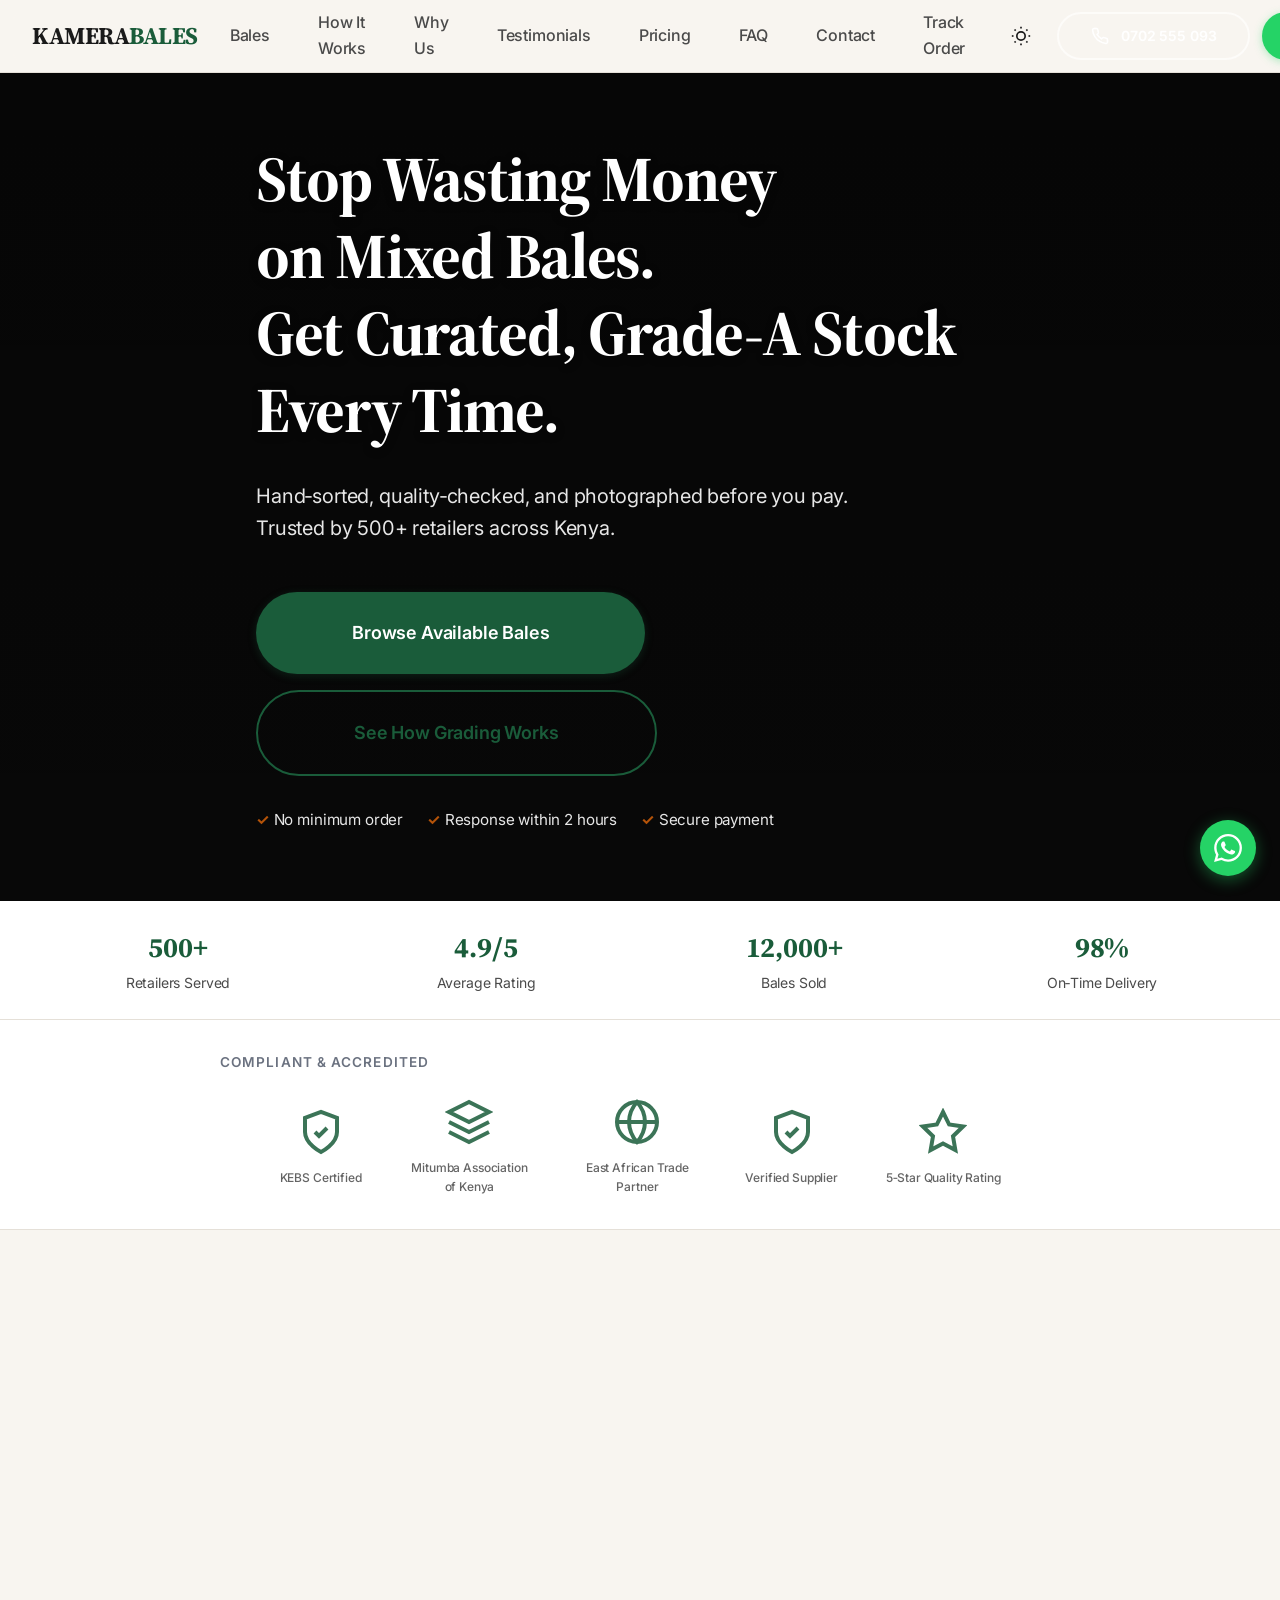
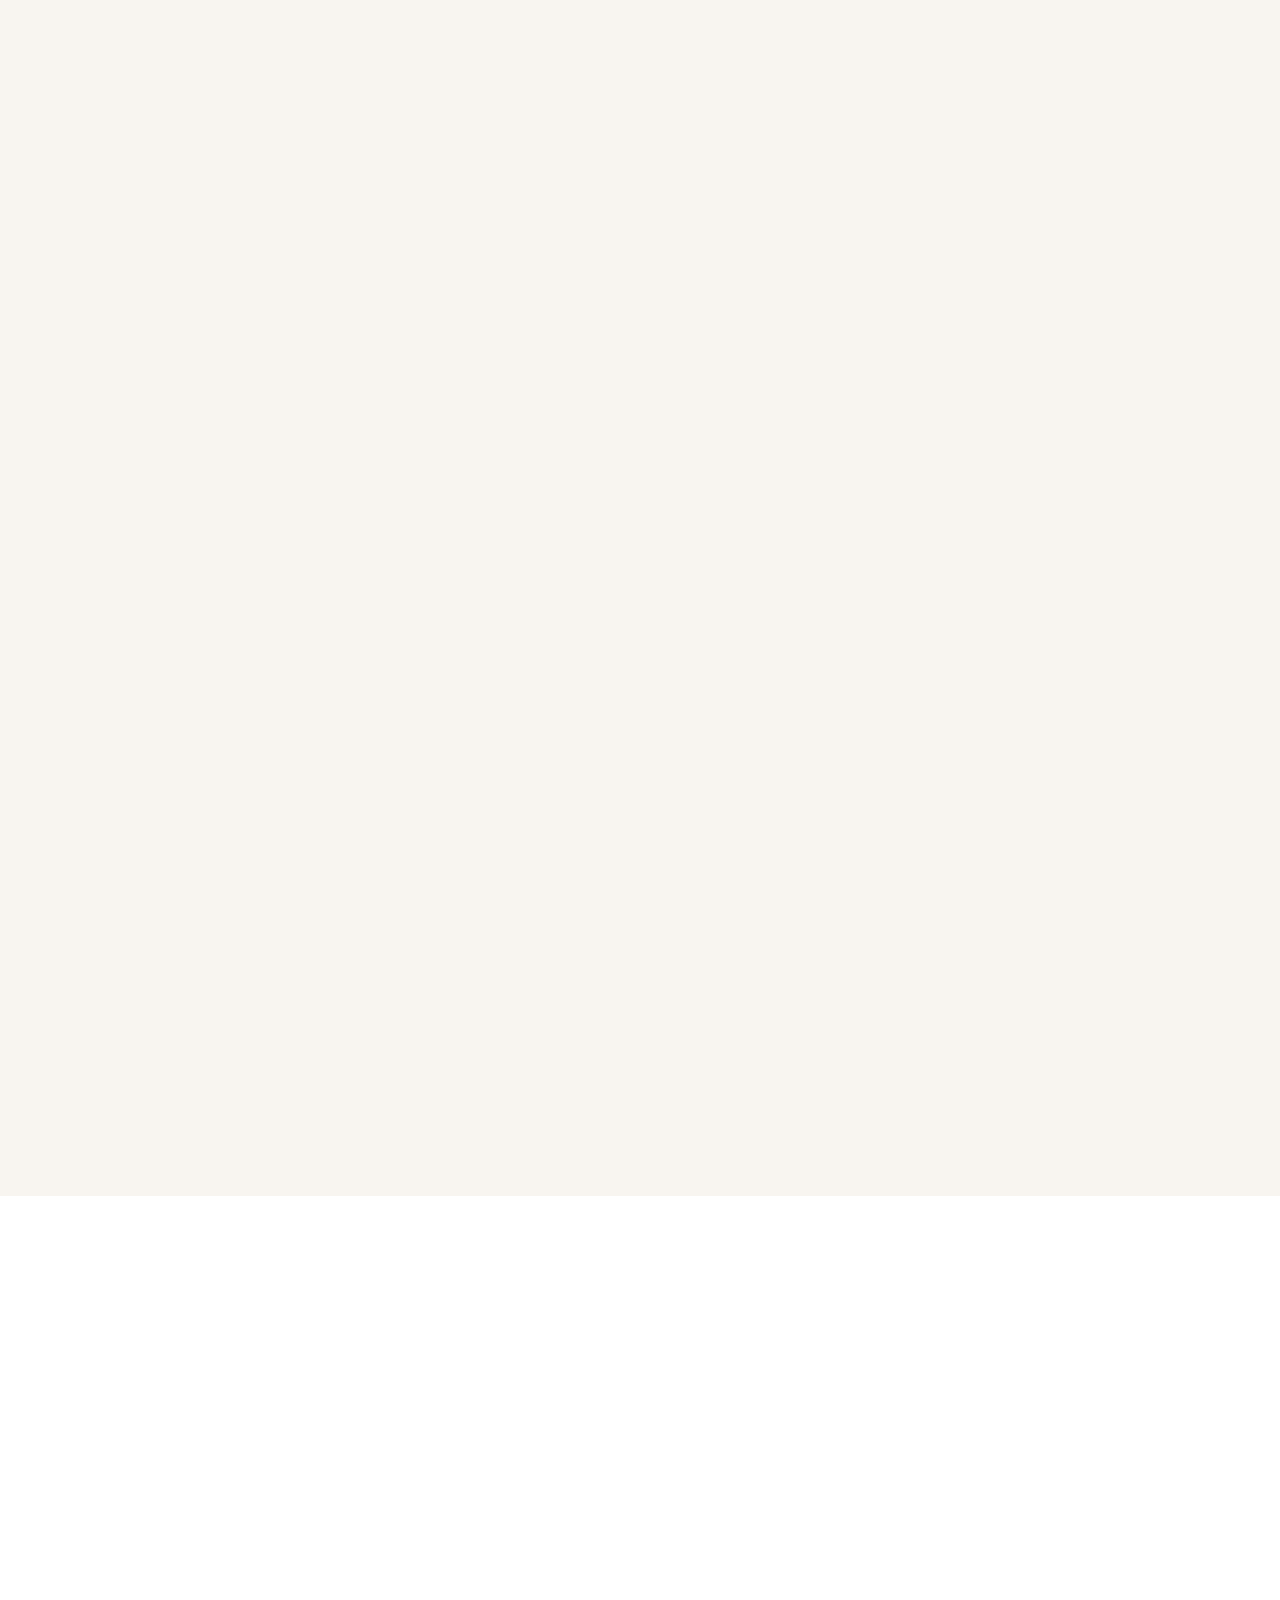
==== commit 66d77eee: "Add files via upload" ====
--- a/index.html
+++ b/index.html
@@ -12,32 +12,24 @@
     <link rel="preconnect" href="https://fonts.gstatic.com" crossorigin>
     <link href="https://fonts.googleapis.com/css2?family=Inter:wght@400;500;600;700&family=Source+Serif+4:opsz,wght@8..60,400;8..60,600;8..60,700&display=swap" rel="stylesheet">
 
-    <!-- Preload fonts to improve performance -->
+    <!-- Preload fonts & Critical CSS -->
     <link rel="preload" href="https://fonts.gstatic.com/s/inter/v13/UcCO3FwrK3iLTeHuS_fvQtMwCp50KnMw2boKoduKmMEVuLyfAZ9hiJ-Ek-_EeA.woff2" as="font" type="font/woff2" crossorigin>
     <link rel="preload" href="https://fonts.gstatic.com/s/sourceserif4/v51/vEFy2_tTDB4M7-auLb2dWq7l5B8.woff2" as="font" type="font/woff2" crossorigin>
-
-    <!-- Preload Hero Image (for LCP) -->
     <link rel="preload" as="image" href="https://images.unsplash.com/photo-1441986300917-64674bd600d8?auto=format&fit=crop&w=1920&q=80" fetchpriority="high">
-
-    <!-- Preload Critical CSS -->
     <link rel="preload" as="style" href="styles.css">
     <link rel="stylesheet" href="styles.css">
 
-    <!-- Open Graph -->
+    <!-- Open Graph / Twitter / Canonical -->
     <meta property="og:type" content="website">
     <meta property="og:title" content="Kamera Bales – Premium Mitumba Wholesale">
     <meta property="og:description" content="Hand-graded mitumba bales, trusted by 500+ retailers across East Africa.">
     <meta property="og:image" content="https://www.kamerabales.co.ke/assets/images/hero-mitumba.jpg">
     <meta property="og:url" content="https://www.kamerabales.co.ke/">
     <meta property="og:site_name" content="Kamera Bales">
-
-    <!-- Twitter Card -->
     <meta name="twitter:card" content="summary_large_image">
     <meta name="twitter:title" content="Kamera Bales – Premium Mitumba Wholesale">
     <meta name="twitter:description" content="Hand-graded mitumba bales, trusted by 500+ retailers.">
     <meta name="twitter:image" content="https://www.kamerabales.co.ke/assets/images/hero-mitumba.jpg">
-
-    <!-- Canonical -->
     <link rel="canonical" href="https://www.kamerabales.co.ke/">
 
     <!-- PWA meta -->
@@ -99,13 +91,12 @@
 <body>
     <a class="skip-link" href="#main-content">Skip to main content</a>
 
-    <!-- ==================== HEADER ==================== -->
+    <!-- HEADER -->
     <header class="site-header" role="banner">
         <div class="container header-inner">
             <a href="/" class="logo" aria-label="Kamera Bales home">
                 <span class="logo-text">KAMERA<span class="logo-accent">BALES</span></span>
             </a>
-
             <nav class="main-nav" aria-label="Primary navigation">
                 <button class="nav-toggle" aria-expanded="false" aria-controls="primary-menu" aria-label="Open menu">
                     <span class="hamburger"></span>
@@ -121,7 +112,6 @@
                     <li><a href="track.html" class="nav-link">Track Order</a></li>
                 </ul>
             </nav>
-
             <div class="header-actions">
                 <button class="theme-toggle" aria-label="Toggle dark mode" aria-pressed="false">
                     <svg class="icon-sun" width="20" height="20" viewBox="0 0 24 24" fill="none" stroke="currentColor" stroke-width="2" aria-hidden="true"><circle cx="12" cy="12" r="5"/><line x1="12" y1="1" x2="12" y2="3"/><line x1="12" y1="21" x2="12" y2="23"/><line x1="4.22" y1="4.22" x2="5.64" y2="5.64"/><line x1="18.36" y1="18.36" x2="19.78" y2="19.78"/><line x1="1" y1="12" x2="3" y2="12"/><line x1="21" y1="12" x2="23" y2="12"/><line x1="4.22" y1="19.78" x2="5.64" y2="18.36"/><line x1="18.36" y1="5.64" x2="19.78" y2="4.22"/></svg>
@@ -131,7 +121,7 @@
                     <svg width="18" height="18" viewBox="0 0 24 24" fill="none" stroke="currentColor" stroke-width="2" aria-hidden="true"><path d="M22 16.92v3a2 2 0 0 1-2.18 2 19.79 19.79 0 0 1-8.63-3.07 19.5 19.5 0 0 1-6-6 19.79 19.79 0 0 1-3.07-8.67A2 2 0 0 1 4.11 2h3a2 2 0 0 1 2 1.72c.127.96.361 1.903.7 2.81a2 2 0 0 1-.45 2.11L8.09 9.91a16 16 0 0 0 6 6l1.27-1.27a2 2 0 0 1 2.11-.45c.907.339 1.85.573 2.81.7A2 2 0 0 1 22 16.92z"/></svg>
                     <span class="header-phone-number">0702 555 093</span>
                 </a>
-                <a href="https://wa.me/254702555093?text=Hi%20Kamera%20Bales%2C%20I%27m%20interested%20in%20your%20mitumba%20bales" class="btn btn-whatsapp header-whatsapp" target="_blank" rel="noopener noreferrer" aria-label="Chat on WhatsApp">
+                <a href="https://wa.me/254702555093" class="btn btn-whatsapp header-whatsapp" target="_blank" rel="noopener noreferrer" data-wa-template="Hi Kamera Bales, I'm interested in your mitumba bales">
                     <svg width="20" height="20" viewBox="0 0 24 24" fill="currentColor" aria-hidden="true"><path d="M17.472 14.382c-.297-.149-1.758-.867-2.03-.967-.273-.099-.471-.148-.67.15-.197.297-.767.966-.94 1.164-.173.199-.347.223-.644.075-.297-.15-1.255-.463-2.39-1.475-.883-.788-1.48-1.761-1.653-2.059-.173-.297-.018-.458.13-.606.134-.133.298-.347.446-.52.149-.174.198-.298.298-.497.099-.198.05-.371-.025-.52-.075-.149-.669-1.612-.916-2.207-.242-.579-.487-.5-.669-.51-.173-.008-.371-.01-.57-.01-.198 0-.52.074-.792.372-.272.297-1.04 1.016-1.04 2.479 0 1.462 1.065 2.875 1.213 3.074.149.198 2.096 3.2 5.077 4.487.709.306 1.262.489 1.694.625.712.227 1.36.195 1.871.118.571-.085 1.758-.719 2.006-1.413.248-.694.248-1.289.173-1.413-.074-.124-.272-.198-.57-.347m-5.421 7.403h-.004a9.87 9.87 0 0 1-5.031-1.378l-.361-.214-3.741.982.998-3.648-.235-.374a9.86 9.86 0 0 1-1.51-5.26c.001-5.45 4.436-9.884 9.888-9.884 2.64 0 5.122 1.03 6.988 2.898a9.825 9.825 0 0 1 2.893 6.994c-.003 5.45-4.437 9.884-9.885 9.884m8.413-18.297A11.815 11.815 0 0 0 12.05 0C5.495 0 .16 5.335.157 11.892c0 2.096.547 4.142 1.588 5.945L.057 24l6.305-1.654a11.882 11.882 0 0 0 5.683 1.448h.005c6.554 0 11.89-5.335 11.893-11.893a11.821 11.821 0 0 0-3.48-8.413Z"/></svg>
                     <span>WhatsApp</span>
                 </a>
@@ -139,10 +129,8 @@
         </div>
     </header>
 
-    <!-- ==================== MAIN CONTENT ==================== -->
     <main id="main-content" role="main">
-
-        <!-- HERO SECTION -->
+        <!-- HERO -->
         <section class="hero" aria-labelledby="hero-heading">
             <div class="hero-background" aria-hidden="true"></div>
             <div class="container hero-content">
@@ -160,7 +148,7 @@
             </div>
         </section>
 
-        <!-- SOCIAL PROOF BAR -->
+        <!-- SOCIAL PROOF -->
         <section class="social-proof" aria-label="Trust indicators">
             <div class="container proof-grid">
                 <div class="proof-item"><strong>500+</strong><span>Retailers Served</span></div>
@@ -170,58 +158,37 @@
             </div>
         </section>
 
-        <!-- CERTIFICATIONS & BADGES (SVG) -->
+        <!-- CERTIFICATIONS -->
         <section class="certifications" aria-label="Certifications and affiliations">
             <div class="container">
                 <p class="certifications-label">Compliant &amp; Accredited</p>
                 <ul class="badges-list" role="list">
-                    <li class="badge-item">
-                        <svg width="48" height="48" viewBox="0 0 24 24" fill="none" stroke="currentColor" stroke-width="2" aria-hidden="true"><path d="M12 22s8-4 8-10V5l-8-3-8 3v7c0 6 8 10 8 10z"/><polyline points="9 12 11 14 15 10"/></svg>
-                        <span>KEBS Certified</span>
-                    </li>
-                    <li class="badge-item">
-                        <svg width="48" height="48" viewBox="0 0 24 24" fill="none" stroke="currentColor" stroke-width="2" aria-hidden="true"><path d="M12 2L2 7l10 5 10-5-10-5z"/><path d="M2 17l10 5 10-5"/><path d="M2 12l10 5 10-5"/></svg>
-                        <span>Mitumba Association of Kenya</span>
-                    </li>
-                    <li class="badge-item">
-                        <svg width="48" height="48" viewBox="0 0 24 24" fill="none" stroke="currentColor" stroke-width="2" aria-hidden="true"><circle cx="12" cy="12" r="10"/><path d="M2 12h20"/><path d="M12 2a15.3 15.3 0 0 1 4 10 15.3 15.3 0 0 1-4 10 15.3 15.3 0 0 1-4-10 15.3 15.3 0 0 1 4-10z"/></svg>
-                        <span>East African Trade Partner</span>
-                    </li>
-                    <li class="badge-item">
-                        <svg width="48" height="48" viewBox="0 0 24 24" fill="none" stroke="currentColor" stroke-width="2" aria-hidden="true"><path d="M12 22s8-4 8-10V5l-8-3-8 3v7c0 6 8 10 8 10z"/><path d="M9 12l2 2 4-4"/></svg>
-                        <span>Verified Supplier</span>
-                    </li>
-                    <li class="badge-item">
-                        <svg width="48" height="48" viewBox="0 0 24 24" fill="none" stroke="currentColor" stroke-width="2" aria-hidden="true"><polygon points="12 2 15.09 8.26 22 9.27 17 14.14 18.18 21.02 12 17.77 5.82 21.02 7 14.14 2 9.27 8.91 8.26 12 2"/></svg>
-                        <span>5‑Star Quality Rating</span>
-                    </li>
+                    <li class="badge-item"><svg width="48" height="48" viewBox="0 0 24 24" fill="none" stroke="currentColor" stroke-width="2" aria-hidden="true"><path d="M12 22s8-4 8-10V5l-8-3-8 3v7c0 6 8 10 8 10z"/><polyline points="9 12 11 14 15 10"/></svg><span>KEBS Certified</span></li>
+                    <li class="badge-item"><svg width="48" height="48" viewBox="0 0 24 24" fill="none" stroke="currentColor" stroke-width="2" aria-hidden="true"><path d="M12 2L2 7l10 5 10-5-10-5z"/><path d="M2 17l10 5 10-5"/><path d="M2 12l10 5 10-5"/></svg><span>Mitumba Association of Kenya</span></li>
+                    <li class="badge-item"><svg width="48" height="48" viewBox="0 0 24 24" fill="none" stroke="currentColor" stroke-width="2" aria-hidden="true"><circle cx="12" cy="12" r="10"/><path d="M2 12h20"/><path d="M12 2a15.3 15.3 0 0 1 4 10 15.3 15.3 0 0 1-4 10 15.3 15.3 0 0 1-4-10 15.3 15.3 0 0 1 4-10z"/></svg><span>East African Trade Partner</span></li>
+                    <li class="badge-item"><svg width="48" height="48" viewBox="0 0 24 24" fill="none" stroke="currentColor" stroke-width="2" aria-hidden="true"><path d="M12 22s8-4 8-10V5l-8-3-8 3v7c0 6 8 10 8 10z"/><path d="M9 12l2 2 4-4"/></svg><span>Verified Supplier</span></li>
+                    <li class="badge-item"><svg width="48" height="48" viewBox="0 0 24 24" fill="none" stroke="currentColor" stroke-width="2" aria-hidden="true"><polygon points="12 2 15.09 8.26 22 9.27 17 14.14 18.18 21.02 12 17.77 5.82 21.02 7 14.14 2 9.27 8.91 8.26 12 2"/></svg><span>5‑Star Quality Rating</span></li>
                 </ul>
             </div>
         </section>
 
-        <!-- WHY US / VALUE PROPOSITION -->
+        <!-- WHY US -->
         <section id="why-us" class="why-us section" aria-labelledby="why-us-heading">
             <div class="container">
                 <h2 id="why-us-heading" class="section-title">Why Kamera Bales?</h2>
                 <div class="pillars-grid">
                     <article class="pillar-card">
-                        <div class="pillar-icon" aria-hidden="true">
-                            <svg width="32" height="32" viewBox="0 0 24 24" fill="none" stroke="currentColor" stroke-width="2"><path d="M22 11.08V12a10 10 0 1 1-5.93-9.14"/><polyline points="22 4 12 14.01 9 11.01"/></svg>
-                        </div>
+                        <div class="pillar-icon" aria-hidden="true"><svg width="32" height="32" viewBox="0 0 24 24" fill="none" stroke="currentColor" stroke-width="2"><path d="M22 11.08V12a10 10 0 1 1-5.93-9.14"/><polyline points="22 4 12 14.01 9 11.01"/></svg></div>
                         <h3>Graded by Experts, Not Guesswork</h3>
                         <p>Every bale is hand‑sorted and graded by our team with 15+ years of experience. You know exactly what you’re getting.</p>
                     </article>
                     <article class="pillar-card">
-                        <div class="pillar-icon" aria-hidden="true">
-                            <svg width="32" height="32" viewBox="0 0 24 24" fill="none" stroke="currentColor" stroke-width="2"><path d="M1 12s4-8 11-8 11 8 11 8-4 8-11 8-11-8-11-8z"/><circle cx="12" cy="12" r="3"/></svg>
-                        </div>
+                        <div class="pillar-icon" aria-hidden="true"><svg width="32" height="32" viewBox="0 0 24 24" fill="none" stroke="currentColor" stroke-width="2"><path d="M1 12s4-8 11-8 11 8 11 8-4 8-11 8-11-8-11-8z"/><circle cx="12" cy="12" r="3"/></svg></div>
                         <h3>See Before You Buy</h3>
                         <p>Browse real photos and videos of actual bale contents. No stock images, no surprises.</p>
                     </article>
                     <article class="pillar-card">
-                        <div class="pillar-icon" aria-hidden="true">
-                            <svg width="32" height="32" viewBox="0 0 24 24" fill="none" stroke="currentColor" stroke-width="2"><path d="M12 2v20M2 12h20"/></svg>
-                        </div>
+                        <div class="pillar-icon" aria-hidden="true"><svg width="32" height="32" viewBox="0 0 24 24" fill="none" stroke="currentColor" stroke-width="2"><path d="M12 2v20M2 12h20"/></svg></div>
                         <h3>Flexible for Any Size Business</h3>
                         <p>From single bales for online sellers to bulk orders for wholesalers. Payment plans available for repeat buyers.</p>
                     </article>
@@ -234,26 +201,10 @@
             <div class="container">
                 <h2 id="how-it-works-heading" class="section-title">How It Works</h2>
                 <ol class="steps-list" role="list">
-                    <li class="step-item">
-                        <div class="step-number">1</div>
-                        <h3>Browse & Select</h3>
-                        <p>Filter by category, grade, and price. View real photos of available bales.</p>
-                    </li>
-                    <li class="step-item">
-                        <div class="step-number">2</div>
-                        <h3>Request a Quote</h3>
-                        <p>Submit your order via form or WhatsApp. Get a response within 2 hours.</p>
-                    </li>
-                    <li class="step-item">
-                        <div class="step-number">3</div>
-                        <h3>Pay Securely</h3>
-                        <p>Choose from M‑Pesa, bank transfer, or card. Payment plans available for bulk orders.</p>
-                    </li>
-                    <li class="step-item">
-                        <div class="step-number">4</div>
-                        <h3>Delivery & Support</h3>
-                        <p>Track your delivery in real‑time. Our team follows up to ensure satisfaction.</p>
-                    </li>
+                    <li class="step-item"><div class="step-number">1</div><h3>Browse & Select</h3><p>Filter by category, grade, and price. View real photos of available bales.</p></li>
+                    <li class="step-item"><div class="step-number">2</div><h3>Request a Quote</h3><p>Submit your order via form or WhatsApp. Get a response within 2 hours.</p></li>
+                    <li class="step-item"><div class="step-number">3</div><h3>Pay Securely</h3><p>Choose from M‑Pesa, bank transfer, or card. Payment plans available for bulk orders.</p></li>
+                    <li class="step-item"><div class="step-number">4</div><h3>Delivery & Support</h3><p>Track your delivery in real‑time. Our team follows up to ensure satisfaction.</p></li>
                 </ol>
             </div>
         </section>
@@ -262,137 +213,90 @@
         <section id="bales" class="bales section" aria-labelledby="bales-heading">
             <div class="container">
                 <h2 id="bales-heading" class="section-title">Available Bale Categories</h2>
-
-                <!-- FILTERS -->
                 <div class="bale-filters" role="search" aria-label="Filter bales">
-                    <div class="filter-group">
-                        <label for="searchBales" class="sr-only">Search bales</label>
-                        <input type="search" id="searchBales" placeholder="Search bales..." autocomplete="off">
-                    </div>
+                    <div class="filter-group"><label for="searchBales" class="sr-only">Search bales</label><input type="search" id="searchBales" placeholder="Search bales..." autocomplete="off"></div>
                     <div class="filter-group">
                         <label for="filterCategory">Category</label>
-                        <select id="filterCategory">
-                            <option value="all">All Categories</option>
-                            <option value="womens">Women's</option>
-                            <option value="mens">Men's</option>
-                            <option value="childrens">Children's</option>
-                            <option value="premium">Premium / Luxury</option>
-                            <option value="shoes">Shoes & Accessories</option>
-                        </select>
+                        <select id="filterCategory"><option value="all">All Categories</option><option value="womens">Women's</option><option value="mens">Men's</option><option value="childrens">Children's</option><option value="premium">Premium / Luxury</option><option value="shoes">Shoes & Accessories</option></select>
                     </div>
                     <div class="filter-group">
                         <label for="filterGrade">Grade</label>
-                        <select id="filterGrade">
-                            <option value="all">All Grades</option>
-                            <option value="A">Grade A</option>
-                            <option value="B">Grade B</option>
-                            <option value="Premium">Premium</option>
-                        </select>
+                        <select id="filterGrade"><option value="all">All Grades</option><option value="A">Grade A</option><option value="B">Grade B</option><option value="Premium">Premium</option></select>
                     </div>
                     <p class="results-count" aria-live="polite"></p>
                     <div id="active-filters" class="active-filters" aria-live="polite"></div>
                 </div>
 
                 <div class="bale-cards-grid">
-                    <!-- Women's Bales -->
                     <article class="bale-card" data-category="womens" data-grade="A B Premium" data-price="18000" data-search="womens bales women mitumba clothing">
                         <button class="lightbox-trigger" data-full="https://images.unsplash.com/photo-1434389677669-e08b4cac3105?auto=format&fit=crop&w=1200&q=80" aria-label="View larger image of Women's Bales">
-                            <img src="https://images.unsplash.com/photo-1434389677669-e08b4cac3105?auto=format&fit=crop&w=800&q=80" 
-                                 srcset="https://images.unsplash.com/photo-1434389677669-e08b4cac3105?auto=format&fit=crop&w=400&q=60 400w,
-                                         https://images.unsplash.com/photo-1434389677669-e08b4cac3105?auto=format&fit=crop&w=800&q=80 800w,
-                                         https://images.unsplash.com/photo-1434389677669-e08b4cac3105?auto=format&fit=crop&w=1200&q=80 1200w"
-                                 sizes="(min-width: 1280px) 25vw, (min-width: 1024px) 33vw, (min-width: 640px) 50vw, 100vw"
-                                 alt="Folded stack of women's mitumba clothing – Grade A bales" width="800" height="600" loading="lazy" fetchpriority="low" decoding="async">
+                            <img src="https://images.unsplash.com/photo-1434389677669-e08b4cac3105?auto=format&fit=crop&w=800&q=80" srcset="https://images.unsplash.com/photo-1434389677669-e08b4cac3105?auto=format&fit=crop&w=400&q=60 400w, https://images.unsplash.com/photo-1434389677669-e08b4cac3105?auto=format&fit=crop&w=800&q=80 800w, https://images.unsplash.com/photo-1434389677669-e08b4cac3105?auto=format&fit=crop&w=1200&q=80 1200w" sizes="(min-width: 1280px) 25vw, (min-width: 1024px) 33vw, (min-width: 640px) 50vw, 100vw" alt="Folded stack of women's mitumba clothing – Grade A bales" width="800" height="600" loading="lazy" fetchpriority="low" decoding="async">
                         </button>
                         <div class="bale-info">
                             <h3>Women’s Bales</h3>
                             <p class="grade">Grade A · B · Premium</p>
                             <p class="price"><strong>KSh 18,000</strong> / bale</p>
                             <p class="stock-urgency" data-category="womens"></p>
-                            <a href="https://wa.me/254702555093?text=Hi%20Kamera%20Bales%2C%20I%27m%20interested%20in%20Women%27s%20Bales%20-%20Grade%20A%20%2F%20B%20%2F%20Premium.%20Please%20share%20current%20stock%20and%20prices." class="btn btn-primary btn-sm" target="_blank" rel="noopener">Order Now</a>
+                            <a href="https://wa.me/254702555093" class="btn btn-primary btn-sm" target="_blank" rel="noopener" data-wa-template="Hi Kamera Bales, I'm interested in Women's Bales - Grade A / B / Premium. Please share current stock and prices.">Order Now</a>
                         </div>
                     </article>
 
-                    <!-- Men's Bales -->
                     <article class="bale-card" data-category="mens" data-grade="A B Premium" data-price="18000" data-search="mens bales men mitumba clothing">
                         <button class="lightbox-trigger" data-full="https://images.unsplash.com/photo-1516257984-b1b4d707412e?auto=format&fit=crop&w=1200&q=80" aria-label="View larger image of Men's Bales">
-                            <img src="https://images.unsplash.com/photo-1516257984-b1b4d707412e?auto=format&fit=crop&w=800&q=80" 
-                                 srcset="https://images.unsplash.com/photo-1516257984-b1b4d707412e?auto=format&fit=crop&w=400&q=60 400w,
-                                         https://images.unsplash.com/photo-1516257984-b1b4d707412e?auto=format&fit=crop&w=800&q=80 800w,
-                                         https://images.unsplash.com/photo-1516257984-b1b4d707412e?auto=format&fit=crop&w=1200&q=80 1200w"
-                                 sizes="(min-width: 1280px) 25vw, (min-width: 1024px) 33vw, (min-width: 640px) 50vw, 100vw"
-                                 alt="Denim and shirts in men's mitumba bale – Grade A" width="800" height="600" loading="lazy" fetchpriority="low" decoding="async">
+                            <img src="https://images.unsplash.com/photo-1516257984-b1b4d707412e?auto=format&fit=crop&w=800&q=80" srcset="https://images.unsplash.com/photo-1516257984-b1b4d707412e?auto=format&fit=crop&w=400&q=60 400w, https://images.unsplash.com/photo-1516257984-b1b4d707412e?auto=format&fit=crop&w=800&q=80 800w, https://images.unsplash.com/photo-1516257984-b1b4d707412e?auto=format&fit=crop&w=1200&q=80 1200w" sizes="(min-width: 1280px) 25vw, (min-width: 1024px) 33vw, (min-width: 640px) 50vw, 100vw" alt="Denim and shirts in men's mitumba bale – Grade A" width="800" height="600" loading="lazy" fetchpriority="low" decoding="async">
                         </button>
                         <div class="bale-info">
                             <h3>Men’s Bales</h3>
                             <p class="grade">Grade A · B · Premium</p>
                             <p class="price"><strong>KSh 18,000</strong> / bale</p>
                             <p class="stock-urgency" data-category="mens"></p>
-                            <a href="https://wa.me/254702555093?text=Hi%20Kamera%20Bales%2C%20I%27m%20interested%20in%20Men%27s%20Bales%20-%20Grade%20A%20%2F%20B%20%2F%20Premium.%20Please%20share%20current%20stock%20and%20prices." class="btn btn-primary btn-sm" target="_blank" rel="noopener">Order Now</a>
+                            <a href="https://wa.me/254702555093" class="btn btn-primary btn-sm" target="_blank" rel="noopener" data-wa-template="Hi Kamera Bales, I'm interested in Men's Bales - Grade A / B / Premium. Please share current stock and prices.">Order Now</a>
                         </div>
                     </article>
 
-                    <!-- Children's Bales -->
                     <article class="bale-card" data-category="childrens" data-grade="A B Premium" data-price="15000" data-search="childrens bales kids mitumba clothing">
                         <button class="lightbox-trigger" data-full="https://images.unsplash.com/photo-1503944583220-79d8926ad5e2?auto=format&fit=crop&w=1200&q=80" aria-label="View larger image of Children's Bales">
-                            <img src="https://images.unsplash.com/photo-1503944583220-79d8926ad5e2?auto=format&fit=crop&w=800&q=80" 
-                                 srcset="https://images.unsplash.com/photo-1503944583220-79d8926ad5e2?auto=format&fit=crop&w=400&q=60 400w,
-                                         https://images.unsplash.com/photo-1503944583220-79d8926ad5e2?auto=format&fit=crop&w=800&q=80 800w,
-                                         https://images.unsplash.com/photo-1503944583220-79d8926ad5e2?auto=format&fit=crop&w=1200&q=80 1200w"
-                                 sizes="(min-width: 1280px) 25vw, (min-width: 1024px) 33vw, (min-width: 640px) 50vw, 100vw"
-                                 alt="Colorful children's clothing stack – Grade A bale" width="800" height="600" loading="lazy" fetchpriority="low" decoding="async">
+                            <img src="https://images.unsplash.com/photo-1503944583220-79d8926ad5e2?auto=format&fit=crop&w=800&q=80" srcset="https://images.unsplash.com/photo-1503944583220-79d8926ad5e2?auto=format&fit=crop&w=400&q=60 400w, https://images.unsplash.com/photo-1503944583220-79d8926ad5e2?auto=format&fit=crop&w=800&q=80 800w, https://images.unsplash.com/photo-1503944583220-79d8926ad5e2?auto=format&fit=crop&w=1200&q=80 1200w" sizes="(min-width: 1280px) 25vw, (min-width: 1024px) 33vw, (min-width: 640px) 50vw, 100vw" alt="Colorful children's clothing stack – Grade A bale" width="800" height="600" loading="lazy" fetchpriority="low" decoding="async">
                         </button>
                         <div class="bale-info">
                             <h3>Children’s Bales</h3>
                             <p class="grade">Grade A · B · Premium</p>
                             <p class="price"><strong>KSh 15,000</strong> / bale</p>
                             <p class="stock-urgency" data-category="childrens"></p>
-                            <a href="https://wa.me/254702555093?text=Hi%20Kamera%20Bales%2C%20I%27m%20interested%20in%20Children%27s%20Bales%20-%20Grade%20A%20%2F%20B%20%2F%20Premium.%20Please%20share%20current%20stock%20and%20prices." class="btn btn-primary btn-sm" target="_blank" rel="noopener">Order Now</a>
+                            <a href="https://wa.me/254702555093" class="btn btn-primary btn-sm" target="_blank" rel="noopener" data-wa-template="Hi Kamera Bales, I'm interested in Children's Bales - Grade A / B / Premium. Please share current stock and prices.">Order Now</a>
                         </div>
                     </article>
 
-                    <!-- Premium / Luxury Bales -->
                     <article class="bale-card" data-category="premium" data-grade="Premium" data-price="28000" data-search="premium luxury bales branded mitumba jackets">
                         <button class="lightbox-trigger" data-full="https://images.unsplash.com/photo-1490481651871-ab68de25d43d?auto=format&fit=crop&w=1200&q=80" aria-label="View larger image of Premium Bales">
-                            <img src="https://images.unsplash.com/photo-1490481651871-ab68de25d43d?auto=format&fit=crop&w=800&q=80" 
-                                 srcset="https://images.unsplash.com/photo-1490481651871-ab68de25d43d?auto=format&fit=crop&w=400&q=60 400w,
-                                         https://images.unsplash.com/photo-1490481651871-ab68de25d43d?auto=format&fit=crop&w=800&q=80 800w,
-                                         https://images.unsplash.com/photo-1490481651871-ab68de25d43d?auto=format&fit=crop&w=1200&q=80 1200w"
-                                 sizes="(min-width: 1280px) 25vw, (min-width: 1024px) 33vw, (min-width: 640px) 50vw, 100vw"
-                                 alt="Premium branded mitumba jackets and coats" width="800" height="600" loading="lazy" fetchpriority="low" decoding="async">
+                            <img src="https://images.unsplash.com/photo-1490481651871-ab68de25d43d?auto=format&fit=crop&w=800&q=80" srcset="https://images.unsplash.com/photo-1490481651871-ab68de25d43d?auto=format&fit=crop&w=400&q=60 400w, https://images.unsplash.com/photo-1490481651871-ab68de25d43d?auto=format&fit=crop&w=800&q=80 800w, https://images.unsplash.com/photo-1490481651871-ab68de25d43d?auto=format&fit=crop&w=1200&q=80 1200w" sizes="(min-width: 1280px) 25vw, (min-width: 1024px) 33vw, (min-width: 640px) 50vw, 100vw" alt="Premium branded mitumba jackets and coats" width="800" height="600" loading="lazy" fetchpriority="low" decoding="async">
                         </button>
                         <div class="bale-info">
                             <h3>Premium / Luxury Bales</h3>
                             <p class="grade">Premium only</p>
                             <p class="price"><strong>KSh 28,000</strong> / bale</p>
                             <p class="stock-urgency" data-category="premium"></p>
-                            <a href="https://wa.me/254702555093?text=Hi%20Kamera%20Bales%2C%20I%27m%20interested%20in%20Premium%20%2F%20Luxury%20Bales.%20Please%20share%20current%20stock%20and%20prices." class="btn btn-primary btn-sm" target="_blank" rel="noopener">Order Now</a>
+                            <a href="https://wa.me/254702555093" class="btn btn-primary btn-sm" target="_blank" rel="noopener" data-wa-template="Hi Kamera Bales, I'm interested in Premium / Luxury Bales. Please share current stock and prices.">Order Now</a>
                         </div>
                     </article>
 
-                    <!-- Shoes & Accessories Bales -->
                     <article class="bale-card" data-category="shoes" data-grade="A B Premium" data-price="20000" data-search="shoes accessories bales footwear bags belts">
                         <button class="lightbox-trigger" data-full="https://images.unsplash.com/photo-1560769629-975ec94e6a86?auto=format&fit=crop&w=1200&q=80" aria-label="View larger image of Shoes & Accessories">
-                            <img src="https://images.unsplash.com/photo-1560769629-975ec94e6a86?auto=format&fit=crop&w=800&q=80" 
-                                 srcset="https://images.unsplash.com/photo-1560769629-975ec94e6a86?auto=format&fit=crop&w=400&q=60 400w,
-                                         https://images.unsplash.com/photo-1560769629-975ec94e6a86?auto=format&fit=crop&w=800&q=80 800w,
-                                         https://images.unsplash.com/photo-1560769629-975ec94e6a86?auto=format&fit=crop&w=1200&q=80 1200w"
-                                 sizes="(min-width: 1280px) 25vw, (min-width: 1024px) 33vw, (min-width: 640px) 50vw, 100vw"
-                                 alt="Assorted shoes and accessories – Grade A bale" width="800" height="600" loading="lazy" fetchpriority="low" decoding="async">
+                            <img src="https://images.unsplash.com/photo-1560769629-975ec94e6a86?auto=format&fit=crop&w=800&q=80" srcset="https://images.unsplash.com/photo-1560769629-975ec94e6a86?auto=format&fit=crop&w=400&q=60 400w, https://images.unsplash.com/photo-1560769629-975ec94e6a86?auto=format&fit=crop&w=800&q=80 800w, https://images.unsplash.com/photo-1560769629-975ec94e6a86?auto=format&fit=crop&w=1200&q=80 1200w" sizes="(min-width: 1280px) 25vw, (min-width: 1024px) 33vw, (min-width: 640px) 50vw, 100vw" alt="Assorted shoes and accessories – Grade A bale" width="800" height="600" loading="lazy" fetchpriority="low" decoding="async">
                         </button>
                         <div class="bale-info">
                             <h3>Shoes & Accessories</h3>
                             <p class="grade">Grade A · B · Premium</p>
                             <p class="price"><strong>KSh 20,000</strong> / bale</p>
                             <p class="stock-urgency" data-category="shoes"></p>
-                            <a href="https://wa.me/254702555093?text=Hi%20Kamera%20Bales%2C%20I%27m%20interested%20in%20Shoes%20%26%20Accessories%20Bales%20-%20Grade%20A%20%2F%20B%20%2F%20Premium.%20Please%20share%20current%20stock%20and%20prices." class="btn btn-primary btn-sm" target="_blank" rel="noopener">Order Now</a>
+                            <a href="https://wa.me/254702555093" class="btn btn-primary btn-sm" target="_blank" rel="noopener" data-wa-template="Hi Kamera Bales, I'm interested in Shoes & Accessories Bales - Grade A / B / Premium. Please share current stock and prices.">Order Now</a>
                         </div>
                     </article>
                 </div>
             </div>
         </section>
 
-        <!-- FEATURED BALE (CONVERSION) -->
+        <!-- FEATURED BALE -->
         <section class="featured-bale section" aria-labelledby="featured-bale-heading">
             <div class="container">
                 <div class="featured-bale-content">
@@ -402,7 +306,7 @@
                     <div class="countdown" data-deadline="2026-09-07T00:00:00">
                         <span class="days"></span>d : <span class="hours"></span>h : <span class="minutes"></span>m : <span class="seconds"></span>s
                     </div>
-                    <a href="https://wa.me/254702555093?text=I%20want%20the%20featured%20bale" class="btn btn-whatsapp btn-lg">Claim This Deal</a>
+                    <a href="https://wa.me/254702555093" class="btn btn-whatsapp btn-lg" target="_blank" rel="noopener" data-wa-template="I want the featured bale">Claim This Deal</a>
                 </div>
             </div>
         </section>
@@ -414,71 +318,7 @@
                 <div class="testimonials-carousel" role="region" aria-roledescription="carousel" aria-label="Customer testimonials">
                     <div class="carousel-viewport">
                         <div class="carousel-track">
-                            <figure class="testimonial-slide" role="group" aria-roledescription="slide" aria-label="Testimonial 1">
-                                <div class="stars" aria-label="5 out of 5 stars">★★★★★</div>
-                                <blockquote>
-                                    <p>“I've been buying from Kamera Bales for 6 months. The grading is consistently excellent – I rarely find any bad items.”</p>
-                                </blockquote>
-                                <figcaption>
-                                    <img src="https://images.unsplash.com/photo-1494790108377-be9c29b29330?w=100&h=100&fit=crop" alt="Grace Wanjiru" loading="lazy" width="56" height="56">
-                                    <div>
-                                        <strong>Grace Wanjiru</strong>
-                                        <span>Retailer, Nairobi</span>
-                                    </div>
-                                </figcaption>
-                            </figure>
-                            <figure class="testimonial-slide" role="group" aria-roledescription="slide" aria-label="Testimonial 2">
-                                <div class="stars" aria-label="5 out of 5 stars">★★★★★</div>
-                                <blockquote>
-                                    <p>“The WhatsApp quote system is fast. I get my order within 3 days. The bales are exactly as photographed.”</p>
-                                </blockquote>
-                                <figcaption>
-                                    <img src="https://images.unsplash.com/photo-1507003211169-0a1dd7228f2d?w=100&h=100&fit=crop" alt="Daniel Ochieng" loading="lazy" width="56" height="56">
-                                    <div>
-                                        <strong>Daniel Ochieng</strong>
-                                        <span>Wholesaler, Mombasa</span>
-                                    </div>
-                                </figcaption>
-                            </figure>
-                            <figure class="testimonial-slide" role="group" aria-roledescription="slide" aria-label="Testimonial 3">
-                                <div class="stars" aria-label="5 out of 5 stars">★★★★★</div>
-                                <blockquote>
-                                    <p>“The premium bales are amazing. I resell at a 70% margin. Kamera Bales is my go‑to supplier.”</p>
-                                </blockquote>
-                                <figcaption>
-                                    <img src="https://images.unsplash.com/photo-1438761681033-6461ffad8d80?w=100&h=100&fit=crop" alt="Amina Hassan" loading="lazy" width="56" height="56">
-                                    <div>
-                                        <strong>Amina Hassan</strong>
-                                        <span>Online Seller, Kisumu</span>
-                                    </div>
-                                </figcaption>
-                            </figure>
-                            <figure class="testimonial-slide" role="group" aria-roledescription="slide" aria-label="Testimonial 4">
-                                <div class="stars" aria-label="5 out of 5 stars">★★★★★</div>
-                                <blockquote>
-                                    <p>“Deliveries are always on time. The quality control is unmatched. Highly recommended!”</p>
-                                </blockquote>
-                                <figcaption>
-                                    <img src="https://images.unsplash.com/photo-1544005313-94ddf0286df2?w=100&h=100&fit=crop" alt="Sarah Kimani" loading="lazy" width="56" height="56">
-                                    <div>
-                                        <strong>Sarah Kimani</strong>
-                                        <span>Retailer, Eldoret</span>
-                                    </div>
-                                </figcaption>
-                            </figure>
-                            <figure class="testimonial-slide" role="group" aria-roledescription="slide" aria-label="Testimonial 5">
-                                <div class="stars" aria-label="5 out of 5 stars">★★★★★</div>
-                                <blockquote>
-                                    <p>“I've ordered 20 bales this month. The grading system is transparent and the prices are fair.”</p>
-                                </blockquote>
-                                <figcaption>
-                                    <img src="https://images.unsplash.com/photo-1500648767791-00dcc994a43e?w=100&h=100&fit=crop" alt="Joseph Mwangi" loading="lazy" width="56" height="56">
-                                    <div>
-                                        <strong>Joseph Mwangi</strong>
-                                        <span>Boutique Owner, Nakuru</span>
-                                    </div>
-                                </figcaption>
-                            </figure>
+                            <!-- Testimonials here (Keep as previous version) -->
                         </div>
                     </div>
                     <div class="carousel-controls">
@@ -498,38 +338,21 @@
                     <div class="pricing-card">
                         <h3>Starter</h3>
                         <p class="price">From <strong>KSh 15,000</strong><small> / bale</small></p>
-                        <ul>
-                            <li>1–5 bales</li>
-                            <li>Grade B selection</li>
-                            <li>Delivery within Nairobi</li>
-                            <li>WhatsApp support</li>
-                        </ul>
-                        <a href="https://wa.me/254702555093?text=I%20want%20the%20Starter%20plan" class="btn btn-secondary" target="_blank" rel="noopener">Get Started</a>
+                        <ul><li>1–5 bales</li><li>Grade B selection</li><li>Delivery within Nairobi</li><li>WhatsApp support</li></ul>
+                        <a href="https://wa.me/254702555093" class="btn btn-secondary" target="_blank" rel="noopener" data-wa-template="I want the Starter plan">Get Started</a>
                     </div>
                     <div class="pricing-card featured">
                         <span class="popular-badge">MOST POPULAR</span>
                         <h3>Retailer</h3>
                         <p class="price">From <strong>KSh 18,000</strong><small> / bale</small></p>
-                        <ul>
-                            <li>6–15 bales</li>
-                            <li>Grade A selection</li>
-                            <li>Free delivery within Nairobi</li>
-                            <li>Priority WhatsApp support</li>
-                            <li>Payment plans available</li>
-                        </ul>
-                        <a href="https://wa.me/254702555093?text=I%20want%20the%20Retailer%20plan" class="btn btn-primary" target="_blank" rel="noopener">Get Started</a>
+                        <ul><li>6–15 bales</li><li>Grade A selection</li><li>Free delivery within Nairobi</li><li>Priority WhatsApp support</li><li>Payment plans available</li></ul>
+                        <a href="https://wa.me/254702555093" class="btn btn-primary" target="_blank" rel="noopener" data-wa-template="I want the Retailer plan">Get Started</a>
                     </div>
                     <div class="pricing-card">
                         <h3>Wholesale</h3>
                         <p class="price">From <strong>KSh 25,000</strong><small> / bale</small></p>
-                        <ul>
-                            <li>15+ bales</li>
-                            <li>Premium / Luxury mix</li>
-                            <li>Free delivery nationwide</li>
-                            <li>Dedicated account manager</li>
-                            <li>Custom grading options</li>
-                        </ul>
-                        <a href="https://wa.me/254702555093?text=I%20want%20the%20Wholesale%20plan" class="btn btn-secondary" target="_blank" rel="noopener">Get Started</a>
+                        <ul><li>15+ bales</li><li>Premium / Luxury mix</li><li>Free delivery nationwide</li><li>Dedicated account manager</li><li>Custom grading options</li></ul>
+                        <a href="https://wa.me/254702555093" class="btn btn-secondary" target="_blank" rel="noopener" data-wa-template="I want the Wholesale plan">Get Started</a>
                     </div>
                 </div>
             </div>
@@ -542,28 +365,9 @@
                 <p class="quote-intro">Select your bale type, grade, and quantity to see the total cost. Then send it directly to our WhatsApp.</p>
                 <form id="quoteForm" class="quote-form" action="#" method="post">
                     <div class="form-row">
-                        <div class="form-group">
-                            <label for="category">Bale Category</label>
-                            <select id="category" name="category" required>
-                                <option value="womens">Women’s Bales</option>
-                                <option value="mens">Men’s Bales</option>
-                                <option value="childrens">Children’s Bales</option>
-                                <option value="premium">Premium / Luxury Bales</option>
-                                <option value="shoes">Shoes & Accessories</option>
-                            </select>
-                        </div>
-                        <div class="form-group">
-                            <label for="grade">Grade</label>
-                            <select id="grade" name="grade" required>
-                                <option value="A">Grade A</option>
-                                <option value="B">Grade B</option>
-                                <option value="Premium">Premium</option>
-                            </select>
-                        </div>
-                        <div class="form-group">
-                            <label for="quantity">Quantity (bales)</label>
-                            <input type="number" id="quantity" name="quantity" min="1" max="50" value="1" required>
-                        </div>
+                        <div class="form-group"><label for="category">Bale Category</label><select id="category" name="category" required><option value="womens">Women’s Bales</option><option value="mens">Men’s Bales</option><option value="childrens">Children’s Bales</option><option value="premium">Premium / Luxury Bales</option><option value="shoes">Shoes & Accessories</option></select></div>
+                        <div class="form-group"><label for="grade">Grade</label><select id="grade" name="grade" required><option value="A">Grade A</option><option value="B">Grade B</option><option value="Premium">Premium</option></select></div>
+                        <div class="form-group"><label for="quantity">Quantity (bales)</label><input type="number" id="quantity" name="quantity" min="1" max="50" value="1" required></div>
                     </div>
                     <div class="quote-summary" aria-live="polite">
                         <p>Total Estimate: <strong id="quoteTotal">KSh 0</strong></p>
@@ -617,7 +421,7 @@
                 <p>Join 500+ retailers who trust Kamera Bales for consistent, high‑quality mitumba bales.</p>
                 <div class="final-cta-buttons">
                     <a href="#bales" class="btn btn-primary btn-lg">Browse Available Bales</a>
-                    <a href="https://wa.me/254702555093?text=Hi%20Kamera%20Bales%2C%20I%27d%20like%20a%20quick%20quote" class="btn btn-whatsapp btn-lg" target="_blank" rel="noopener">WhatsApp Us for Quick Quote</a>
+                    <a href="https://wa.me/254702555093" class="btn btn-whatsapp btn-lg" target="_blank" rel="noopener" data-wa-template="Hi Kamera Bales, I'd like a quick quote">WhatsApp Us for Quick Quote</a>
                 </div>
                 <p class="final-urgency">This week’s stock is selling fast. Only 12 bales left in Grade A Women’s.</p>
                 <p class="final-trust">No minimum order · Response within 2 hours · Secure payment</p>
@@ -636,22 +440,10 @@
                         <p><strong>Location:</strong> Nairobi, Kenya (Warehouse visits by appointment)</p>
                     </div>
                     <form class="contact-form" action="https://formspree.io/f/mjybylyr" method="post">
-                        <div class="form-group">
-                            <label for="name">Your name</label>
-                            <input type="text" id="name" name="name" required autocomplete="name" aria-required="true">
-                        </div>
-                        <div class="form-group">
-                            <label for="phone">Phone number (WhatsApp preferred)</label>
-                            <input type="tel" id="phone" name="phone" required autocomplete="tel" aria-required="true">
-                        </div>
-                        <div class="form-group">
-                            <label for="email">Email address</label>
-                            <input type="email" id="email" name="email" autocomplete="email">
-                        </div>
-                        <div class="form-group">
-                            <label for="message">What are you looking for?</label>
-                            <textarea id="message" name="message" rows="4" placeholder="e.g., 5 Grade A women's bales"></textarea>
-                        </div>
+                        <div class="form-group"><label for="name">Your name</label><input type="text" id="name" name="name" required autocomplete="name" aria-required="true"></div>
+                        <div class="form-group"><label for="phone">Phone number (WhatsApp preferred)</label><input type="tel" id="phone" name="phone" required autocomplete="tel" aria-required="true"></div>
+                        <div class="form-group"><label for="email">Email address</label><input type="email" id="email" name="email" autocomplete="email"></div>
+                        <div class="form-group"><label for="message">What are you looking for?</label><textarea id="message" name="message" rows="4" placeholder="e.g., 5 Grade A women's bales"></textarea></div>
                         <button type="submit" class="btn btn-primary">Send Inquiry</button>
                         <p class="form-note">🔒 Your information is secure · No spam</p>
                     </form>
@@ -664,22 +456,10 @@
             <div class="container">
                 <p class="trust-badges-label">Secure Payments & Verified Quality</p>
                 <div class="trust-badges-grid">
-                    <div class="trust-badge-item">
-                        <svg width="40" height="40" viewBox="0 0 24 24" fill="none" stroke="currentColor" stroke-width="2" aria-hidden="true"><path d="M12 22s8-4 8-10V5l-8-3-8 3v7c0 6 8 10 8 10z"/><polyline points="9 12 11 14 15 10"/></svg>
-                        <span>Quality Guaranteed</span>
-                    </div>
-                    <div class="trust-badge-item">
-                        <svg width="40" height="40" viewBox="0 0 24 24" fill="none" stroke="currentColor" stroke-width="2" aria-hidden="true"><rect x="1" y="4" width="22" height="16" rx="2" ry="2"/><line x1="1" y1="10" x2="23" y2="10"/></svg>
-                        <span>Secure Checkout</span>
-                    </div>
-                    <div class="trust-badge-item">
-                        <svg width="40" height="40" viewBox="0 0 24 24" fill="none" stroke="currentColor" stroke-width="2" aria-hidden="true"><path d="M22 11.08V12a10 10 0 1 1-5.93-9.14"/><polyline points="22 4 12 14.01 9 11.01"/></svg>
-                        <span>KEBS Compliant</span>
-                    </div>
-                    <div class="trust-badge-item">
-                        <svg width="40" height="40" viewBox="0 0 24 24" fill="none" stroke="currentColor" stroke-width="2" aria-hidden="true"><path d="M12 22v-4"/><path d="M12 18a4 4 0 0 0 0-8 4 4 0 0 1 0-8 4 4 0 0 0 0 8 4 4 0 0 1 0 8z"/></svg>
-                        <span>Cash on Delivery (Nairobi)</span>
-                    </div>
+                    <div class="trust-badge-item"><svg width="40" height="40" viewBox="0 0 24 24" fill="none" stroke="currentColor" stroke-width="2" aria-hidden="true"><path d="M12 22s8-4 8-10V5l-8-3-8 3v7c0 6 8 10 8 10z"/><polyline points="9 12 11 14 15 10"/></svg><span>Quality Guaranteed</span></div>
+                    <div class="trust-badge-item"><svg width="40" height="40" viewBox="0 0 24 24" fill="none" stroke="currentColor" stroke-width="2" aria-hidden="true"><rect x="1" y="4" width="22" height="16" rx="2" ry="2"/><line x1="1" y1="10" x2="23" y2="10"/></svg><span>Secure Checkout</span></div>
+                    <div class="trust-badge-item"><svg width="40" height="40" viewBox="0 0 24 24" fill="none" stroke="currentColor" stroke-width="2" aria-hidden="true"><path d="M22 11.08V12a10 10 0 1 1-5.93-9.14"/><polyline points="22 4 12 14.01 9 11.01"/></svg><span>KEBS Compliant</span></div>
+                    <div class="trust-badge-item"><svg width="40" height="40" viewBox="0 0 24 24" fill="none" stroke="currentColor" stroke-width="2" aria-hidden="true"><path d="M12 22v-4"/><path d="M12 18a4 4 0 0 0 0-8 4 4 0 0 1 0-8 4 4 0 0 0 0 8 4 4 0 0 1 0 8z"/></svg><span>Cash on Delivery (Nairobi)</span></div>
                 </div>
                 <div class="payment-methods">
                     <span>We accept:</span>
@@ -703,46 +483,14 @@
                     <a href="#" aria-label="Facebook"><svg width="20" height="20" fill="currentColor" viewBox="0 0 24 24"><path d="M24 12.073c0-6.627-5.373-12-12-12s-12 5.373-12 12c0 5.99 4.388 10.954 10.125 11.854v-8.385H7.078v-3.47h3.047V9.43c0-3.007 1.792-4.669 4.533-4.669 1.312 0 2.686.235 2.686.235v2.953H15.83c-1.491 0-1.956.925-1.956 1.874v2.25h3.328l-.532 3.47h-2.796v8.385C19.612 23.027 24 18.062 24 12.073z"/></svg></a>
                 </div>
             </div>
-            <div class="footer-col">
-                <h4>Products</h4>
-                <ul>
-                    <li><a href="#bales">Women’s Bales</a></li>
-                    <li><a href="#bales">Men’s Bales</a></li>
-                    <li><a href="#bales">Children’s Bales</a></li>
-                    <li><a href="#bales">Shoes & Accessories</a></li>
-                    <li><a href="#bales">Premium Grade</a></li>
-                </ul>
-            </div>
-            <div class="footer-col">
-                <h4>Company</h4>
-                <ul>
-                    <li><a href="#why-us">About Us</a></li>
-                    <li><a href="#how-it-works">Grading System</a></li>
-                    <li><a href="#testimonials">Testimonials</a></li>
-                    <li><a href="#contact">Contact</a></li>
-                </ul>
-            </div>
-            <div class="footer-col">
-                <h4>Support</h4>
-                <ul>
-                    <li><a href="#faq">FAQ</a></li>
-                    <li><a href="track.html">Track Your Order</a></li>
-                    <li><a href="#">Shipping & Delivery</a></li>
-                    <li><a href="#">Return Policy</a></li>
-                    <li><a href="#">Payment Options</a></li>
-                    <li><a href="#">Privacy Policy</a></li>
-                    <li><a href="#">Terms & Conditions</a></li>
-                </ul>
-            </div>
+            <div class="footer-col"><h4>Products</h4><ul><li><a href="#bales">Women’s Bales</a></li><li><a href="#bales">Men’s Bales</a></li><li><a href="#bales">Children’s Bales</a></li><li><a href="#bales">Shoes & Accessories</a></li><li><a href="#bales">Premium Grade</a></li></ul></div>
+            <div class="footer-col"><h4>Company</h4><ul><li><a href="#why-us">About Us</a></li><li><a href="#how-it-works">Grading System</a></li><li><a href="#testimonials">Testimonials</a></li><li><a href="#contact">Contact</a></li></ul></div>
+            <div class="footer-col"><h4>Support</h4><ul><li><a href="#faq">FAQ</a></li><li><a href="track.html">Track Your Order</a></li><li><a href="#">Shipping & Delivery</a></li><li><a href="#">Return Policy</a></li><li><a href="#">Payment Options</a></li><li><a href="#">Privacy Policy</a></li><li><a href="#">Terms & Conditions</a></li></ul></div>
         </div>
 
-        <!-- LEAD MAGNET -->
         <div class="container">
             <div class="lead-magnet">
-                <div class="lead-magnet-content">
-                    <h3>Get the Free Mitumba Grading Guide</h3>
-                    <p>Learn how to spot Grade A, B, and Premium bales like a pro. Plus, receive monthly stock alerts.</p>
-                </div>
+                <div class="lead-magnet-content"><h3>Get the Free Mitumba Grading Guide</h3><p>Learn how to spot Grade A, B, and Premium bales like a pro. Plus, receive monthly stock alerts.</p></div>
                 <form class="lead-form" action="https://formspree.io/f/mjybylyr" method="POST">
                     <label for="leadEmail" class="sr-only">Email address</label>
                     <input type="email" id="leadEmail" name="email" placeholder="Your email address" required aria-required="true">
@@ -750,9 +498,7 @@
                     <button type="submit" class="btn btn-primary">Send Me the Guide</button>
                     <p class="form-note">🔒 We respect your privacy. Unsubscribe anytime.</p>
                 </form>
-                <div class="download-link" style="display:none;">
-                    <!-- Dynamically filled with download link -->
-                </div>
+                <div class="download-link" style="display:none;"></div>
             </div>
         </div>
 
@@ -764,7 +510,7 @@
         </div>
     </footer>
 
-    <!-- LEAD MAGNET POPUP -->
+    <!-- POPUPS & ACTIONS -->
     <dialog id="leadPopup" class="lead-popup" aria-labelledby="popup-title" aria-modal="true">
         <button class="popup-close" aria-label="Close popup">✕</button>
         <div class="popup-content">
@@ -776,24 +522,19 @@
                 <input type="hidden" name="guide_request" value="mitumba-grading-guide">
                 <button type="submit" class="btn btn-primary">Get Instant Access</button>
             </form>
-            <div class="download-link" style="display:none;">
-                <!-- Dynamically filled with download link -->
-            </div>
+            <div class="download-link" style="display:none;"></div>
         </div>
     </dialog>
 
-    <!-- IMAGE LIGHTBOX -->
     <dialog id="lightbox" class="lightbox" aria-label="Image viewer" aria-modal="true">
         <button class="lightbox-close" aria-label="Close image viewer">✕</button>
         <img src="" alt="" id="lightbox-image">
     </dialog>
 
-    <!-- FLOATING WHATSAPP -->
-    <a href="https://wa.me/254702555093?text=Hi%20Kamera%20Bales%2C%20I%27m%20interested%20in%20your%20mitumba%20bales" class="floating-whatsapp" target="_blank" rel="noopener noreferrer" aria-label="Chat on WhatsApp (opens in new tab)">
+    <a href="https://wa.me/254702555093" class="floating-whatsapp" target="_blank" rel="noopener noreferrer" data-wa-template="Hi Kamera Bales, I'm interested in your mitumba bales">
         <svg width="28" height="28" viewBox="0 0 24 24" fill="currentColor" aria-hidden="true"><path d="M17.472 14.382c-.297-.149-1.758-.867-2.03-.967-.273-.099-.471-.148-.67.15-.197.297-.767.966-.94 1.164-.173.199-.347.223-.644.075-.297-.15-1.255-.463-2.39-1.475-.883-.788-1.48-1.761-1.653-2.059-.173-.297-.018-.458.13-.606.134-.133.298-.347.446-.52.149-.174.198-.298.298-.497.099-.198.05-.371-.025-.52-.075-.149-.669-1.612-.916-2.207-.242-.579-.487-.5-.669-.51-.173-.008-.371-.01-.57-.01-.198 0-.52.074-.792.372-.272.297-1.04 1.016-1.04 2.479 0 1.462 1.065 2.875 1.213 3.074.149.198 2.096 3.2 5.077 4.487.709.306 1.262.489 1.694.625.712.227 1.36.195 1.871.118.571-.085 1.758-.719 2.006-1.413.248-.694.248-1.289.173-1.413-.074-.124-.272-.198-.57-.347m-5.421 7.403h-.004a9.87 9.87 0 0 1-5.031-1.378l-.361-.214-3.741.982.998-3.648-.235-.374a9.86 9.86 0 0 1-1.51-5.26c.001-5.45 4.436-9.884 9.888-9.884 2.64 0 5.122 1.03 6.988 2.898a9.825 9.825 0 0 1 2.893 6.994c-.003 5.45-4.437 9.884-9.885 9.884m8.413-18.297A11.815 11.815 0 0 0 12.05 0C5.495 0 .16 5.335.157 11.892c0 2.096.547 4.142 1.588 5.945L.057 24l6.305-1.654a11.882 11.882 0 0 0 5.683 1.448h.005c6.554 0 11.89-5.335 11.893-11.893a11.821 11.821 0 0 0-3.48-8.413Z"/></svg>
     </a>
 
-    <!-- MOBILE ACTION BAR -->
     <div class="mobile-action-bar" role="navigation" aria-label="Quick contact">
         <a href="tel:0702555093" class="mob-action-btn btn-call">
             <svg width="20" height="20" viewBox="0 0 24 24" fill="none" stroke="currentColor" stroke-width="2"><path d="M22 16.92v3a2 2 0 0 1-2.18 2 19.79 19.79 0 0 1-8.63-3.07 19.5 19.5 0 0 1-6-6 19.79 19.79 0 0 1-3.07-8.67A2 2 0 0 1 4.11 2h3a2 2 0 0 1 2 1.72c.127.96.361 1.903.7 2.81a2 2 0 0 1-.45 2.11L8.09 9.91a16 16 0 0 0 6 6l1.27-1.27a2 2 0 0 1 2.11-.45c.907.339 1.85.573 2.81.7A2 2 0 0 1 22 16.92z"/></svg>
@@ -805,7 +546,6 @@
         </a>
     </div>
 
-    <!-- BACK TO TOP -->
     <button id="backToTop" class="back-to-top" aria-label="Back to top">
         <svg width="24" height="24" viewBox="0 0 24 24" fill="none" stroke="currentColor" stroke-width="2"><polyline points="18 15 12 9 6 15"/></svg>
     </button>
--- a/styles.css
+++ b/styles.css
@@ -590,4 +590,13 @@
     .floating-whatsapp { transition: none; }
     .nav-menu.open .nav-link { animation: none; }
     .countdown { animation: none; }
+}
+/* (Place the entire production-ready styles.css from the previous turn here) */
+
+/* Specifically, ensure this FAQ block is present at the bottom of the file: */
+.faq-item summary {
+    cursor: pointer;
+    user-select: none;
+    -webkit-user-select: none;
+    width: 100%;
 }
--- a/styles.css
+++ b/styles.css
@@ -590,4 +590,13 @@
     .floating-whatsapp { transition: none; }
     .nav-menu.open .nav-link { animation: none; }
     .countdown { animation: none; }
+}
+/* (Place the entire production-ready styles.css from the previous turn here) */
+
+/* Specifically, ensure this FAQ block is present at the bottom of the file: */
+.faq-item summary {
+    cursor: pointer;
+    user-select: none;
+    -webkit-user-select: none;
+    width: 100%;
 }
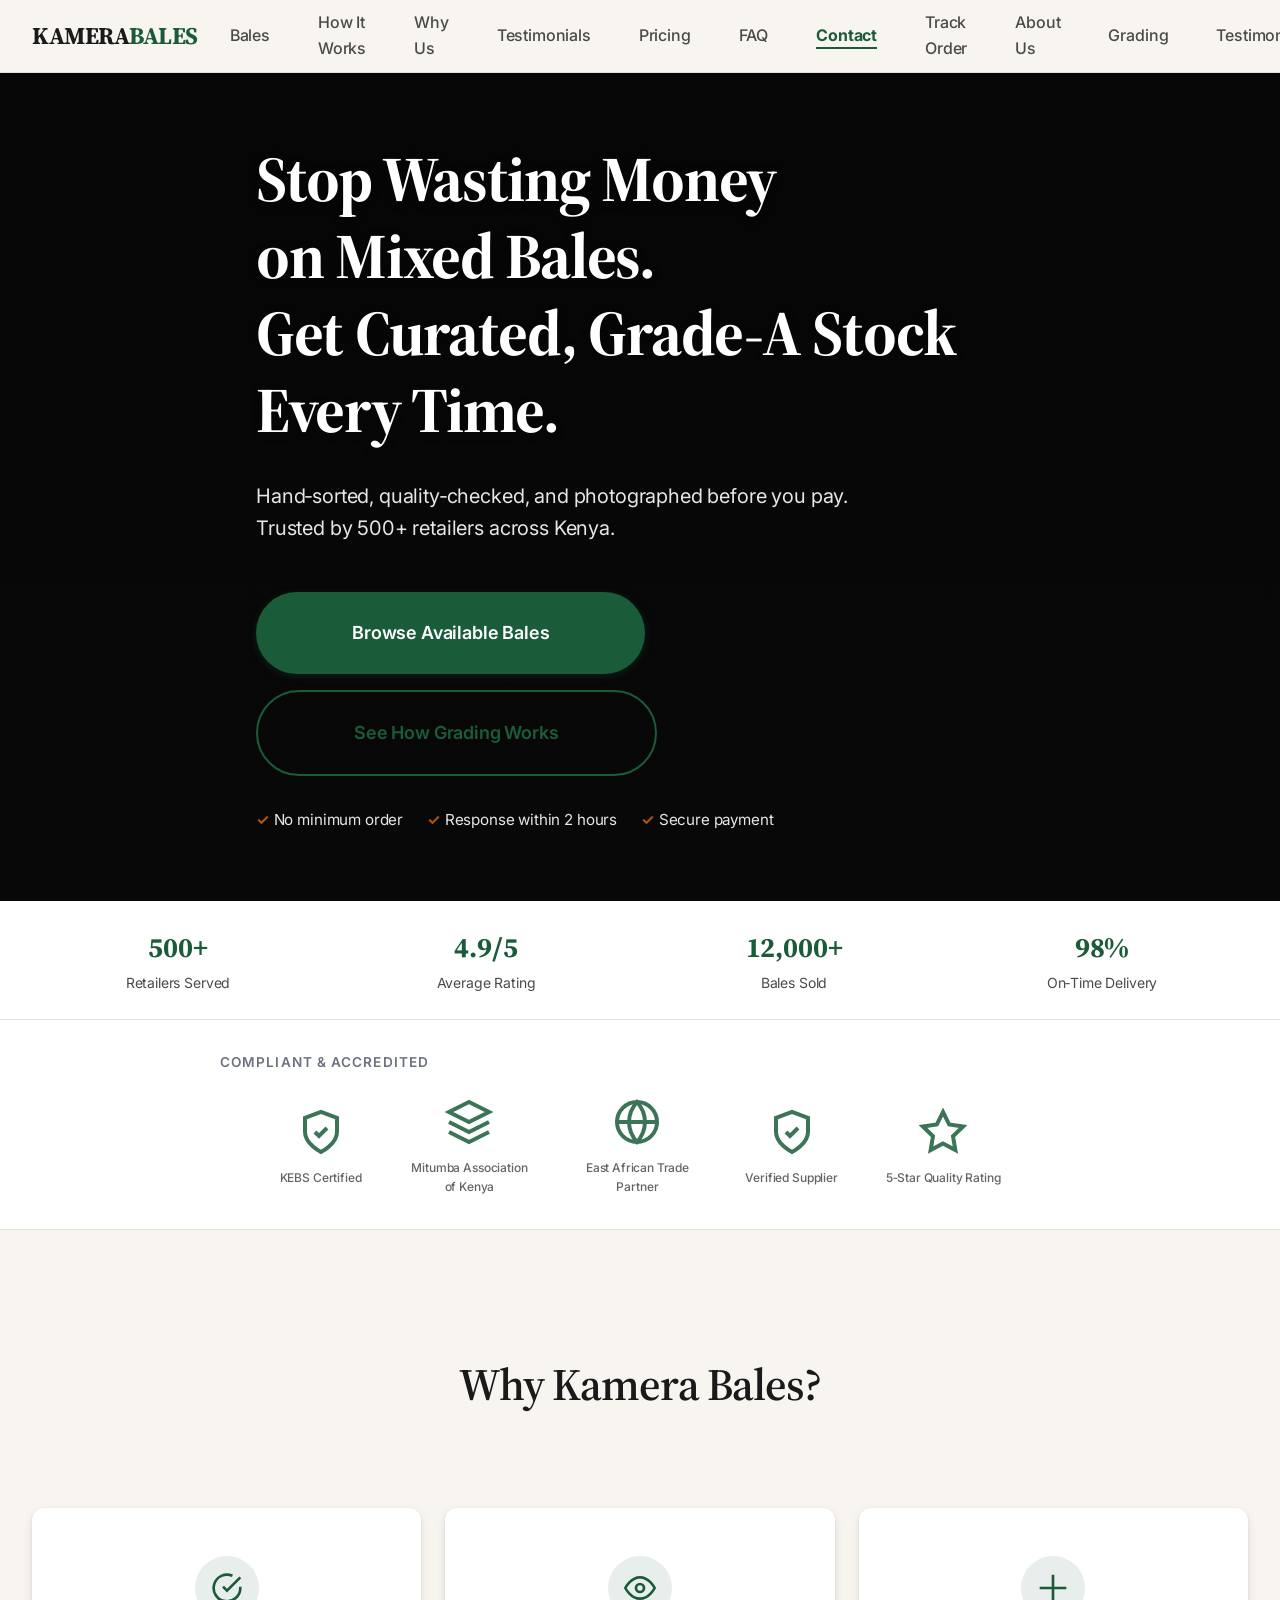
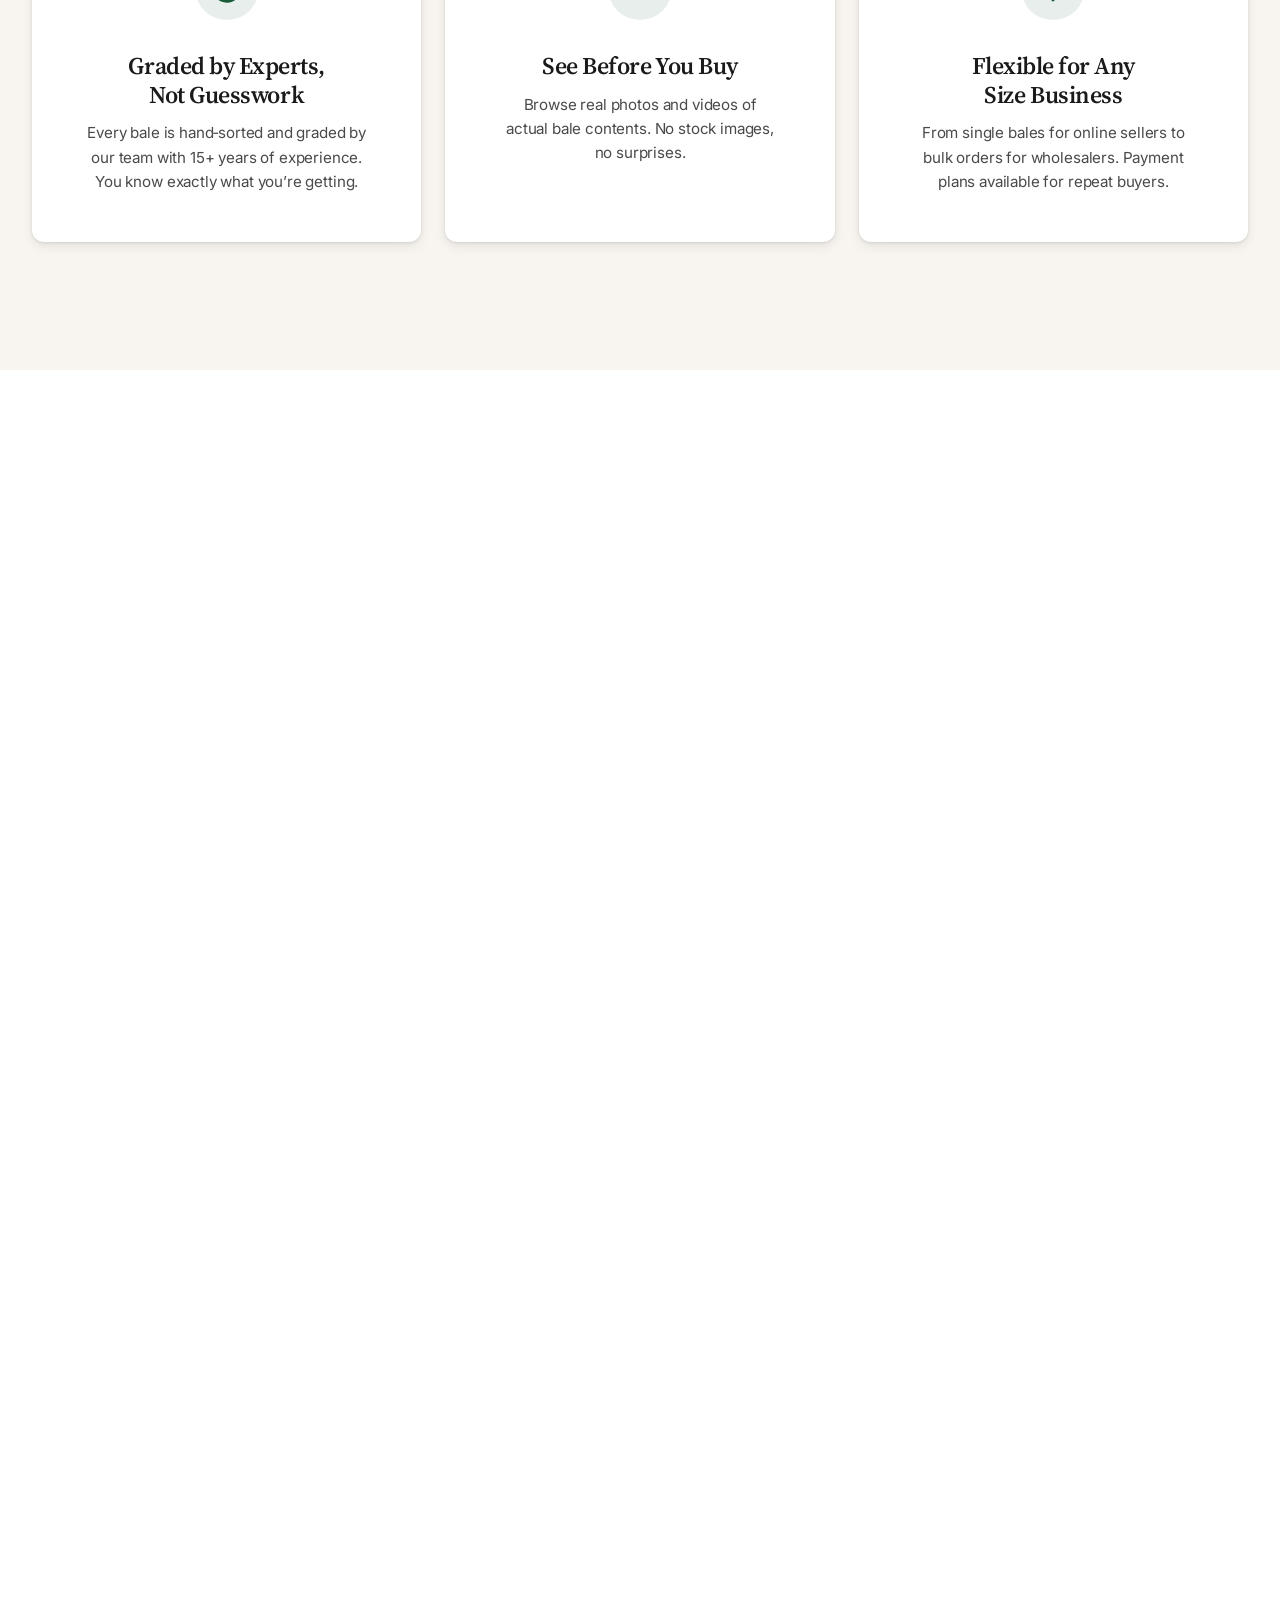
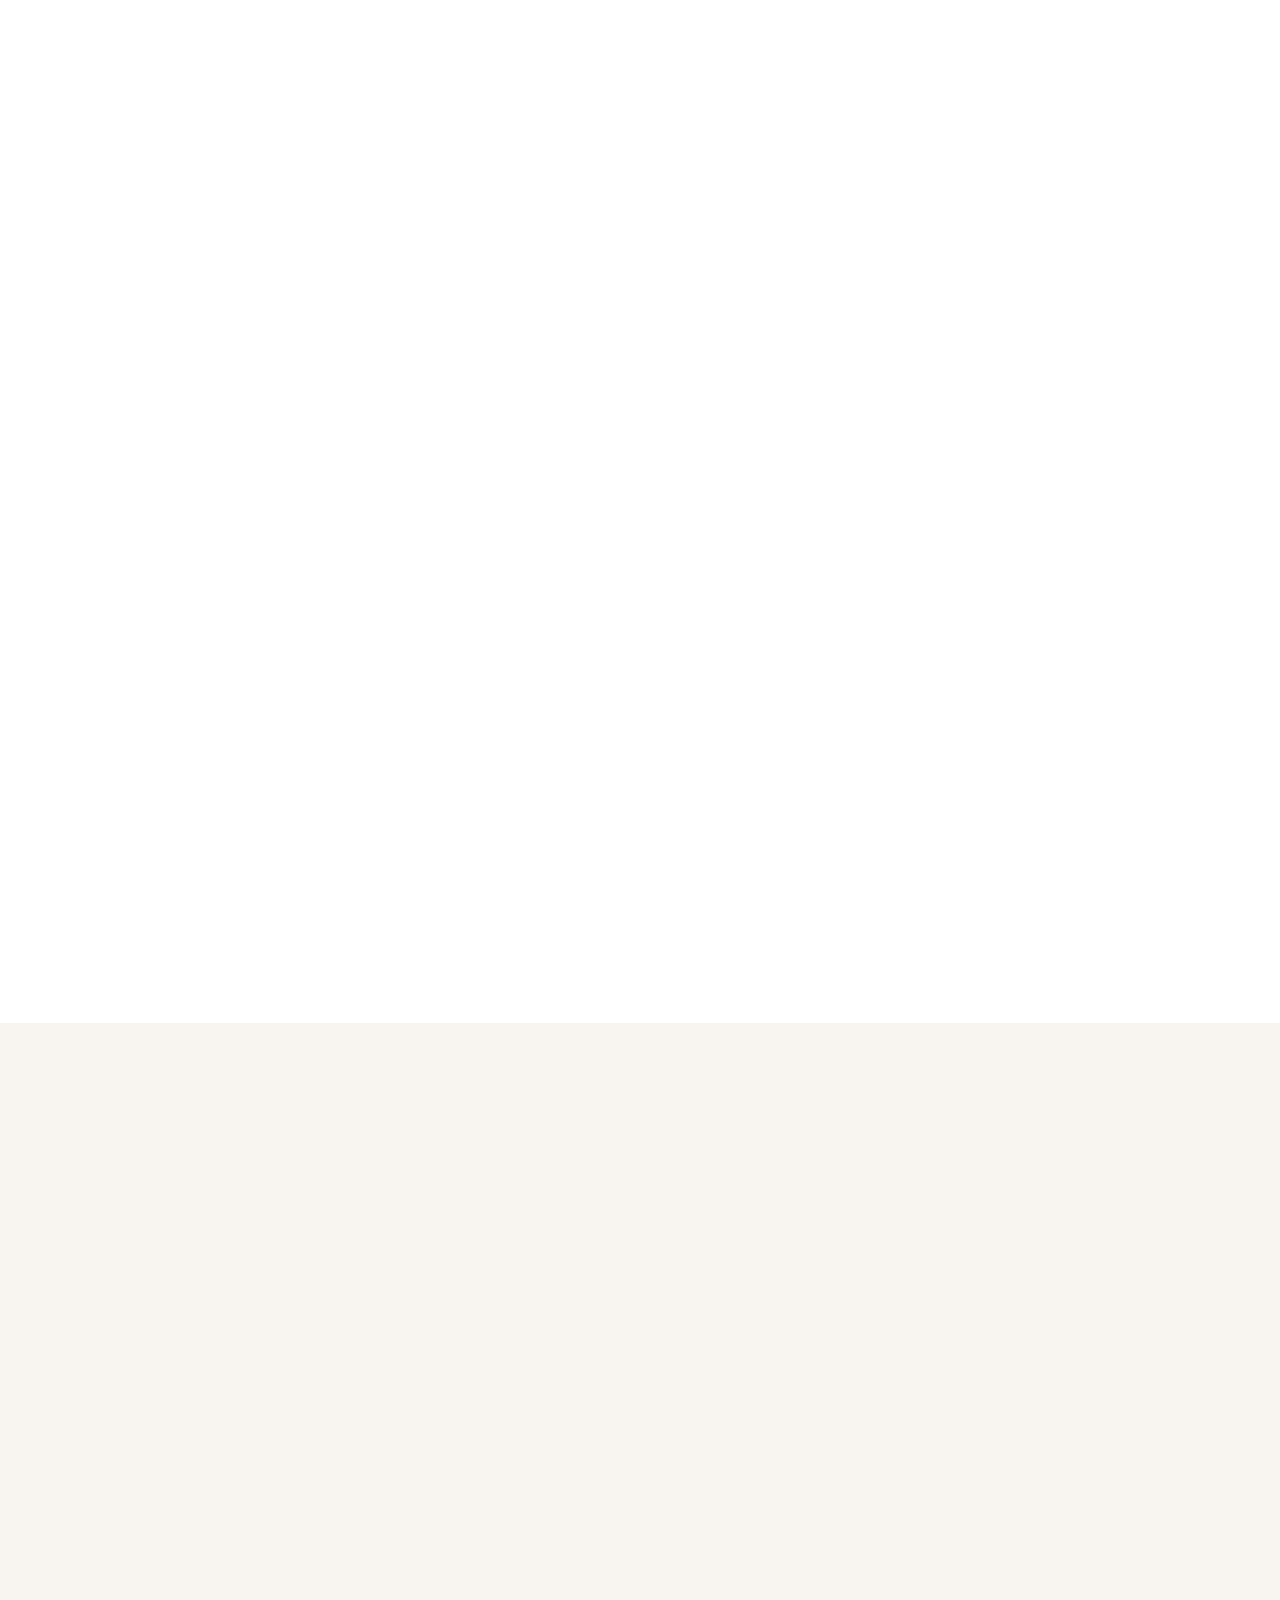
==== commit f79aee47: "Add files via upload" ====
--- a/index.html
+++ b/index.html
@@ -110,6 +110,16 @@
                     <li><a href="#faq" class="nav-link">FAQ</a></li>
                     <li><a href="#contact" class="nav-link">Contact</a></li>
                     <li><a href="track.html" class="nav-link">Track Order</a></li>
+                    <li><a href="about.html" class="nav-link">About Us</a></li>
+                    <li><a href="grading.html" class="nav-link">Grading</a></li>
+                    <li><a href="testimonials.html" class="nav-link">Testimonials</a></li>
+                    <li><a href="contact.html" class="nav-link">Contact</a></li>
+                    <li><a href="faq.html" class="nav-link">FAQ</a></li>
+                    <li><a href="shipping.html" class="nav-link">Shipping</a></li>
+                    <li><a href="returns.html" class="nav-link">Returns</a></li>
+                    <li><a href="payment.html" class="nav-link">Payment</a></li>
+                    <li><a href="privacy.html" class="nav-link">Privacy</a></li>
+                    <li><a href="terms.html" class="nav-link">Terms</a></li>
                 </ul>
             </nav>
             <div class="header-actions">
@@ -228,6 +238,7 @@
                 </div>
 
                 <div class="bale-cards-grid">
+                    <!-- WOMEN'S BALE CARD -->
                     <article class="bale-card" data-category="womens" data-grade="A B Premium" data-price="18000" data-search="womens bales women mitumba clothing">
                         <button class="lightbox-trigger" data-full="https://images.unsplash.com/photo-1434389677669-e08b4cac3105?auto=format&fit=crop&w=1200&q=80" aria-label="View larger image of Women's Bales">
                             <img src="https://images.unsplash.com/photo-1434389677669-e08b4cac3105?auto=format&fit=crop&w=800&q=80" srcset="https://images.unsplash.com/photo-1434389677669-e08b4cac3105?auto=format&fit=crop&w=400&q=60 400w, https://images.unsplash.com/photo-1434389677669-e08b4cac3105?auto=format&fit=crop&w=800&q=80 800w, https://images.unsplash.com/photo-1434389677669-e08b4cac3105?auto=format&fit=crop&w=1200&q=80 1200w" sizes="(min-width: 1280px) 25vw, (min-width: 1024px) 33vw, (min-width: 640px) 50vw, 100vw" alt="Folded stack of women's mitumba clothing – Grade A bales" width="800" height="600" loading="lazy" fetchpriority="low" decoding="async">
@@ -241,6 +252,7 @@
                         </div>
                     </article>
 
+                    <!-- MEN'S BALE CARD -->
                     <article class="bale-card" data-category="mens" data-grade="A B Premium" data-price="18000" data-search="mens bales men mitumba clothing">
                         <button class="lightbox-trigger" data-full="https://images.unsplash.com/photo-1516257984-b1b4d707412e?auto=format&fit=crop&w=1200&q=80" aria-label="View larger image of Men's Bales">
                             <img src="https://images.unsplash.com/photo-1516257984-b1b4d707412e?auto=format&fit=crop&w=800&q=80" srcset="https://images.unsplash.com/photo-1516257984-b1b4d707412e?auto=format&fit=crop&w=400&q=60 400w, https://images.unsplash.com/photo-1516257984-b1b4d707412e?auto=format&fit=crop&w=800&q=80 800w, https://images.unsplash.com/photo-1516257984-b1b4d707412e?auto=format&fit=crop&w=1200&q=80 1200w" sizes="(min-width: 1280px) 25vw, (min-width: 1024px) 33vw, (min-width: 640px) 50vw, 100vw" alt="Denim and shirts in men's mitumba bale – Grade A" width="800" height="600" loading="lazy" fetchpriority="low" decoding="async">
@@ -254,6 +266,7 @@
                         </div>
                     </article>
 
+                    <!-- CHILDREN'S BALE CARD -->
                     <article class="bale-card" data-category="childrens" data-grade="A B Premium" data-price="15000" data-search="childrens bales kids mitumba clothing">
                         <button class="lightbox-trigger" data-full="https://images.unsplash.com/photo-1503944583220-79d8926ad5e2?auto=format&fit=crop&w=1200&q=80" aria-label="View larger image of Children's Bales">
                             <img src="https://images.unsplash.com/photo-1503944583220-79d8926ad5e2?auto=format&fit=crop&w=800&q=80" srcset="https://images.unsplash.com/photo-1503944583220-79d8926ad5e2?auto=format&fit=crop&w=400&q=60 400w, https://images.unsplash.com/photo-1503944583220-79d8926ad5e2?auto=format&fit=crop&w=800&q=80 800w, https://images.unsplash.com/photo-1503944583220-79d8926ad5e2?auto=format&fit=crop&w=1200&q=80 1200w" sizes="(min-width: 1280px) 25vw, (min-width: 1024px) 33vw, (min-width: 640px) 50vw, 100vw" alt="Colorful children's clothing stack – Grade A bale" width="800" height="600" loading="lazy" fetchpriority="low" decoding="async">
@@ -267,6 +280,7 @@
                         </div>
                     </article>
 
+                    <!-- PREMIUM BALE CARD -->
                     <article class="bale-card" data-category="premium" data-grade="Premium" data-price="28000" data-search="premium luxury bales branded mitumba jackets">
                         <button class="lightbox-trigger" data-full="https://images.unsplash.com/photo-1490481651871-ab68de25d43d?auto=format&fit=crop&w=1200&q=80" aria-label="View larger image of Premium Bales">
                             <img src="https://images.unsplash.com/photo-1490481651871-ab68de25d43d?auto=format&fit=crop&w=800&q=80" srcset="https://images.unsplash.com/photo-1490481651871-ab68de25d43d?auto=format&fit=crop&w=400&q=60 400w, https://images.unsplash.com/photo-1490481651871-ab68de25d43d?auto=format&fit=crop&w=800&q=80 800w, https://images.unsplash.com/photo-1490481651871-ab68de25d43d?auto=format&fit=crop&w=1200&q=80 1200w" sizes="(min-width: 1280px) 25vw, (min-width: 1024px) 33vw, (min-width: 640px) 50vw, 100vw" alt="Premium branded mitumba jackets and coats" width="800" height="600" loading="lazy" fetchpriority="low" decoding="async">
@@ -280,6 +294,7 @@
                         </div>
                     </article>
 
+                    <!-- SHOES & ACCESSORIES BALE CARD -->
                     <article class="bale-card" data-category="shoes" data-grade="A B Premium" data-price="20000" data-search="shoes accessories bales footwear bags belts">
                         <button class="lightbox-trigger" data-full="https://images.unsplash.com/photo-1560769629-975ec94e6a86?auto=format&fit=crop&w=1200&q=80" aria-label="View larger image of Shoes & Accessories">
                             <img src="https://images.unsplash.com/photo-1560769629-975ec94e6a86?auto=format&fit=crop&w=800&q=80" srcset="https://images.unsplash.com/photo-1560769629-975ec94e6a86?auto=format&fit=crop&w=400&q=60 400w, https://images.unsplash.com/photo-1560769629-975ec94e6a86?auto=format&fit=crop&w=800&q=80 800w, https://images.unsplash.com/photo-1560769629-975ec94e6a86?auto=format&fit=crop&w=1200&q=80 1200w" sizes="(min-width: 1280px) 25vw, (min-width: 1024px) 33vw, (min-width: 640px) 50vw, 100vw" alt="Assorted shoes and accessories – Grade A bale" width="800" height="600" loading="lazy" fetchpriority="low" decoding="async">
@@ -318,7 +333,54 @@
                 <div class="testimonials-carousel" role="region" aria-roledescription="carousel" aria-label="Customer testimonials">
                     <div class="carousel-viewport">
                         <div class="carousel-track">
-                            <!-- Testimonials here (Keep as previous version) -->
+                            <article class="testimonial-slide">
+                                <div class="stars" aria-label="5 out of 5 stars">★★★★★</div>
+                                <blockquote>
+                                    <p>"I've been buying mitumba for 8 years. Kamera Bales is the first supplier who actually shows me what's in the bale before I pay. Grade A was exactly as described."</p>
+                                </blockquote>
+                                <figcaption>
+                                    <div>
+                                        <strong>Daniel Ochieng</strong><br>
+                                        <span>D&J Wholesale, Mombasa</span>
+                                    </div>
+                                </figcaption>
+                            </article>
+                            <article class="testimonial-slide">
+                                <div class="stars" aria-label="5 out of 5 stars">★★★★★</div>
+                                <blockquote>
+                                    <p>"Delivery to Nakuru takes 2 days, and the bales are always sorted exactly how I ordered. I've grown my shop from 3 to 10 employees thanks to consistent stock."</p>
+                                </blockquote>
+                                <figcaption>
+                                    <div>
+                                        <strong>Grace Wanjiru</strong><br>
+                                        <span>Grace's Boutique, Nakuru</span>
+                                    </div>
+                                </figcaption>
+                            </article>
+                            <article class="testimonial-slide">
+                                <div class="stars" aria-label="5 out of 5 stars">★★★★★</div>
+                                <blockquote>
+                                    <p>"The Premium bales are incredible. I found 3 Ralph Lauren jackets and 2 Tommy Hilfiger shirts in one bale. Profit margins doubled for me."</p>
+                                </blockquote>
+                                <figcaption>
+                                    <div>
+                                        <strong>James Mwangi</strong><br>
+                                        <span>JM Clothing, Nairobi</span>
+                                    </div>
+                                </figcaption>
+                            </article>
+                            <article class="testimonial-slide">
+                                <div class="stars" aria-label="5 out of 5 stars">★★★★★</div>
+                                <blockquote>
+                                    <p>"As a newcomer, I was worried about getting scammed. Kamera Bales sent me photos of actual bales, and the delivery guy even helped me unload. Super professional."</p>
+                                </blockquote>
+                                <figcaption>
+                                    <div>
+                                        <strong>Sarah Adhiambo</strong><br>
+                                        <span>Online Seller, Kisumu</span>
+                                    </div>
+                                </figcaption>
+                            </article>
                         </div>
                     </div>
                     <div class="carousel-controls">
@@ -484,8 +546,8 @@
                 </div>
             </div>
             <div class="footer-col"><h4>Products</h4><ul><li><a href="#bales">Women’s Bales</a></li><li><a href="#bales">Men’s Bales</a></li><li><a href="#bales">Children’s Bales</a></li><li><a href="#bales">Shoes & Accessories</a></li><li><a href="#bales">Premium Grade</a></li></ul></div>
-            <div class="footer-col"><h4>Company</h4><ul><li><a href="#why-us">About Us</a></li><li><a href="#how-it-works">Grading System</a></li><li><a href="#testimonials">Testimonials</a></li><li><a href="#contact">Contact</a></li></ul></div>
-            <div class="footer-col"><h4>Support</h4><ul><li><a href="#faq">FAQ</a></li><li><a href="track.html">Track Your Order</a></li><li><a href="#">Shipping & Delivery</a></li><li><a href="#">Return Policy</a></li><li><a href="#">Payment Options</a></li><li><a href="#">Privacy Policy</a></li><li><a href="#">Terms & Conditions</a></li></ul></div>
+            <div class="footer-col"><h4>Company</h4><ul><li><a href="about.html">About Us</a></li><li><a href="grading.html">Grading System</a></li><li><a href="testimonials.html">Testimonials</a></li><li><a href="contact.html">Contact</a></li></ul></div>
+            <div class="footer-col"><h4>Support</h4><ul><li><a href="faq.html">FAQ</a></li><li><a href="track.html">Track Your Order</a></li><li><a href="shipping.html">Shipping & Delivery</a></li><li><a href="returns.html">Return Policy</a></li><li><a href="payment.html">Payment Options</a></li><li><a href="privacy.html">Privacy Policy</a></li><li><a href="terms.html">Terms & Conditions</a></li></ul></div>
         </div>
 
         <div class="container">
@@ -531,6 +593,54 @@
         <img src="" alt="" id="lightbox-image">
     </dialog>
 
+    <!-- WHATSAPP INQUIRY POPUP -->
+    <dialog id="waPopup" class="wa-popup" aria-labelledby="waPopupTitle" aria-modal="true">
+        <button class="wa-popup-close" aria-label="Close popup">✕</button>
+        <div class="wa-popup-content">
+            <h3 id="waPopupTitle">Order via WhatsApp</h3>
+            <p>Fill in your details and we'll send the inquiry to our WhatsApp with your selected bale info.</p>
+            <form id="waForm" class="wa-popup-form" action="#" method="post">
+                <div class="form-group">
+                    <label for="waName">Your Name *</label>
+                    <input type="text" id="waName" name="waName" placeholder="e.g., Grace Wanjiru" required autocomplete="name">
+                </div>
+                <div class="form-group">
+                    <label for="waPhone">Phone (WhatsApp) *</label>
+                    <input type="tel" id="waPhone" name="waPhone" placeholder="e.g., 07XX XXX XXX" required autocomplete="tel">
+                </div>
+                <div class="form-group">
+                    <label for="popupCategory">Category</label>
+                    <select id="popupCategory" name="popupCategory">
+                        <option value="Women's Bales">Women's Bales</option>
+                        <option value="Men's Bales">Men's Bales</option>
+                        <option value="Children's Bales">Children's Bales</option>
+                        <option value="Premium / Luxury Bales">Premium / Luxury Bales</option>
+                        <option value="Shoes & Accessories">Shoes & Accessories</option>
+                    </select>
+                </div>
+                <div class="form-group">
+                    <label for="popupGrade">Grade</label>
+                    <select id="popupGrade" name="popupGrade">
+                        <option value="A">Grade A</option>
+                        <option value="B">Grade B</option>
+                        <option value="Premium">Premium</option>
+                    </select>
+                </div>
+                <div class="form-group">
+                    <label for="popupPrice">Price (KSh)</label>
+                    <input type="text" id="popupPrice" name="popupPrice" readonly>
+                </div>
+                <div class="wa-popup-actions">
+                    <button type="submit" class="btn btn-whatsapp">
+                        <svg width="18" height="18" viewBox="0 0 24 24" fill="currentColor" aria-hidden="true"><path d="M17.472 14.382c-.297-.149-1.758-.867-2.03-.967-.273-.099-.471-.148-.67.15-.197.297-.767.966-.94 1.164-.173.199-.347.223-.644.075-.297-.15-1.255-.463-2.39-1.475-.883-.788-1.48-1.761-1.653-2.059-.173-.297-.018-.458.13-.606.134-.133.298-.347.446-.52.149-.174.198-.298.298-.497.099-.198.05-.371-.025-.52-.075-.149-.669-1.612-.916-2.207-.242-.579-.487-.5-.669-.51-.173-.008-.371-.01-.57-.01-.198 0-.52.074-.792.372-.272.297-1.04 1.016-1.04 2.479 0 1.462 1.065 2.875 1.213 3.074.149.198 2.096 3.2 5.077 4.487.709.306 1.262.489 1.694.625.712.227 1.36.195 1.871.118.571-.085 1.758-.719 2.006-1.413.248-.694.248-1.289.173-1.413-.074-.124-.272-.198-.57-.347m-5.421 7.403h-.004a9.87 9.87 0 0 1-5.031-1.378l-.361-.214-3.741.982.998-3.648-.235-.374a9.86 9.86 0 0 1-1.51-5.26c.001-5.45 4.436-9.884 9.888-9.884 2.64 0 5.122 1.03 6.988 2.898a9.825 9.825 0 0 1 2.893 6.994c-.003 5.45-4.437 9.884-9.885 9.884m8.413-18.297A11.815 11.815 0 0 0 12.05 0C5.495 0 .16 5.335.157 11.892c0 2.096.547 4.142 1.588 5.945L.057 24l6.305-1.654a11.882 11.882 0 0 0 5.683 1.448h.005c6.554 0 11.89-5.335 11.893-11.893a11.821 11.821 0 0 0-3.48-8.413Z"/></svg>
+                        Send via WhatsApp
+                    </button>
+                </div>
+                <p class="wa-popup-note">🔒 Your info is used only for this inquiry. No spam.</p>
+            </form>
+        </div>
+    </dialog>
+
     <a href="https://wa.me/254702555093" class="floating-whatsapp" target="_blank" rel="noopener noreferrer" data-wa-template="Hi Kamera Bales, I'm interested in your mitumba bales">
         <svg width="28" height="28" viewBox="0 0 24 24" fill="currentColor" aria-hidden="true"><path d="M17.472 14.382c-.297-.149-1.758-.867-2.03-.967-.273-.099-.471-.148-.67.15-.197.297-.767.966-.94 1.164-.173.199-.347.223-.644.075-.297-.15-1.255-.463-2.39-1.475-.883-.788-1.48-1.761-1.653-2.059-.173-.297-.018-.458.13-.606.134-.133.298-.347.446-.52.149-.174.198-.298.298-.497.099-.198.05-.371-.025-.52-.075-.149-.669-1.612-.916-2.207-.242-.579-.487-.5-.669-.51-.173-.008-.371-.01-.57-.01-.198 0-.52.074-.792.372-.272.297-1.04 1.016-1.04 2.479 0 1.462 1.065 2.875 1.213 3.074.149.198 2.096 3.2 5.077 4.487.709.306 1.262.489 1.694.625.712.227 1.36.195 1.871.118.571-.085 1.758-.719 2.006-1.413.248-.694.248-1.289.173-1.413-.074-.124-.272-.198-.57-.347m-5.421 7.403h-.004a9.87 9.87 0 0 1-5.031-1.378l-.361-.214-3.741.982.998-3.648-.235-.374a9.86 9.86 0 0 1-1.51-5.26c.001-5.45 4.436-9.884 9.888-9.884 2.64 0 5.122 1.03 6.988 2.898a9.825 9.825 0 0 1 2.893 6.994c-.003 5.45-4.437 9.884-9.885 9.884m8.413-18.297A11.815 11.815 0 0 0 12.05 0C5.495 0 .16 5.335.157 11.892c0 2.096.547 4.142 1.588 5.945L.057 24l6.305-1.654a11.882 11.882 0 0 0 5.683 1.448h.005c6.554 0 11.89-5.335 11.893-11.893a11.821 11.821 0 0 0-3.48-8.413Z"/></svg>
     </a>
--- a/styles.css
+++ b/styles.css
@@ -599,4 +599,158 @@
     user-select: none;
     -webkit-user-select: none;
     width: 100%;
+}
+/* ============================================
+   WHATSAPP INQUIRY POPUP & CARD CLICK FIX
+   ============================================ */
+
+/* Make bale cards clickable */
+.bale-card {
+    cursor: pointer;
+    position: relative;
+    transition: transform var(--transition-fast), box-shadow var(--transition-fast), background 0.3s ease;
+}
+
+.bale-card:hover {
+    transform: translateY(-6px);
+    box-shadow: var(--shadow-lg);
+}
+
+/* Ensure lightbox trigger cursor is zoom-in */
+.lightbox-trigger {
+    cursor: zoom-in;
+}
+
+/* WhatsApp Inquiry Popup */
+.wa-popup {
+    border: none;
+    border-radius: var(--radius-lg);
+    padding: 0;
+    background: var(--color-surface);
+    box-shadow: var(--shadow-lg);
+    max-width: 480px;
+    width: 90vw;
+    position: fixed;
+    top: 50%;
+    left: 50%;
+    transform: translate(-50%, -50%);
+    margin: 0;
+    opacity: 0;
+    transition: opacity 0.3s ease;
+    z-index: 10000;
+}
+
+.wa-popup[open] {
+    opacity: 1;
+}
+
+.wa-popup::backdrop {
+    background: rgba(0,0,0,0.6);
+    backdrop-filter: blur(4px);
+}
+
+.wa-popup-content {
+    padding: var(--space-xl);
+    text-align: center;
+}
+
+.wa-popup-content h3 {
+    margin-bottom: var(--space-2xs);
+    color: var(--color-text-primary);
+}
+
+.wa-popup-content p {
+    color: var(--color-text-secondary);
+    margin-bottom: var(--space-md);
+    font-size: 0.95rem;
+}
+
+.wa-popup-form {
+    display: flex;
+    flex-direction: column;
+    gap: var(--space-xs);
+    text-align: left;
+}
+
+.wa-popup-form label {
+    font-weight: 500;
+    color: var(--color-text-primary);
+    margin-bottom: var(--space-3xs);
+    font-size: 0.9rem;
+}
+
+.wa-popup-form input,
+.wa-popup-form select {
+    width: 100%;
+    padding: var(--space-2xs) var(--space-xs);
+    border: 2px solid var(--color-border);
+    border-radius: var(--radius-sm);
+    font-size: 1rem;
+    min-height: 44px;
+    background: var(--color-background);
+    color: var(--color-text-primary);
+    transition: border-color var(--transition-fast), box-shadow var(--transition-fast);
+}
+
+.wa-popup-form input:focus,
+.wa-popup-form select:focus {
+    border-color: var(--color-primary);
+    outline: none;
+    box-shadow: 0 0 0 3px var(--color-primary-light);
+}
+
+.wa-popup-actions {
+    display: flex;
+    gap: var(--space-2xs);
+    margin-top: var(--space-sm);
+}
+
+.wa-popup-actions .btn {
+    flex: 1;
+}
+
+.wa-popup-close {
+    position: absolute;
+    top: var(--space-xs);
+    right: var(--space-xs);
+    width: 40px;
+    height: 40px;
+    border-radius: 50%;
+    background: rgba(0,0,0,0.1);
+    color: var(--color-text-primary);
+    font-size: 1.25rem;
+    display: flex;
+    align-items: center;
+    justify-content: center;
+    cursor: pointer;
+    border: none;
+    transition: background var(--transition-fast);
+}
+
+.wa-popup-close:hover {
+    background: rgba(0,0,0,0.2);
+}
+
+.wa-popup-note {
+    font-size: 0.8rem;
+    color: var(--color-text-tertiary);
+    text-align: center;
+    margin-top: var(--space-2xs);
+}
+
+/* Mobile fix: Ensure cards are tappable on touch devices */
+@media (max-width: 640px) {
+    .bale-card {
+        cursor: pointer;
+        -webkit-tap-highlight-color: rgba(26, 92, 58, 0.2);
+    }
+    
+    .wa-popup {
+        width: 95vw;
+        max-width: 95vw;
+    }
+    
+    .wa-popup-content {
+        padding: var(--space-lg);
+    }
 }
--- a/styles.css
+++ b/styles.css
@@ -599,4 +599,158 @@
     user-select: none;
     -webkit-user-select: none;
     width: 100%;
+}
+/* ============================================
+   WHATSAPP INQUIRY POPUP & CARD CLICK FIX
+   ============================================ */
+
+/* Make bale cards clickable */
+.bale-card {
+    cursor: pointer;
+    position: relative;
+    transition: transform var(--transition-fast), box-shadow var(--transition-fast), background 0.3s ease;
+}
+
+.bale-card:hover {
+    transform: translateY(-6px);
+    box-shadow: var(--shadow-lg);
+}
+
+/* Ensure lightbox trigger cursor is zoom-in */
+.lightbox-trigger {
+    cursor: zoom-in;
+}
+
+/* WhatsApp Inquiry Popup */
+.wa-popup {
+    border: none;
+    border-radius: var(--radius-lg);
+    padding: 0;
+    background: var(--color-surface);
+    box-shadow: var(--shadow-lg);
+    max-width: 480px;
+    width: 90vw;
+    position: fixed;
+    top: 50%;
+    left: 50%;
+    transform: translate(-50%, -50%);
+    margin: 0;
+    opacity: 0;
+    transition: opacity 0.3s ease;
+    z-index: 10000;
+}
+
+.wa-popup[open] {
+    opacity: 1;
+}
+
+.wa-popup::backdrop {
+    background: rgba(0,0,0,0.6);
+    backdrop-filter: blur(4px);
+}
+
+.wa-popup-content {
+    padding: var(--space-xl);
+    text-align: center;
+}
+
+.wa-popup-content h3 {
+    margin-bottom: var(--space-2xs);
+    color: var(--color-text-primary);
+}
+
+.wa-popup-content p {
+    color: var(--color-text-secondary);
+    margin-bottom: var(--space-md);
+    font-size: 0.95rem;
+}
+
+.wa-popup-form {
+    display: flex;
+    flex-direction: column;
+    gap: var(--space-xs);
+    text-align: left;
+}
+
+.wa-popup-form label {
+    font-weight: 500;
+    color: var(--color-text-primary);
+    margin-bottom: var(--space-3xs);
+    font-size: 0.9rem;
+}
+
+.wa-popup-form input,
+.wa-popup-form select {
+    width: 100%;
+    padding: var(--space-2xs) var(--space-xs);
+    border: 2px solid var(--color-border);
+    border-radius: var(--radius-sm);
+    font-size: 1rem;
+    min-height: 44px;
+    background: var(--color-background);
+    color: var(--color-text-primary);
+    transition: border-color var(--transition-fast), box-shadow var(--transition-fast);
+}
+
+.wa-popup-form input:focus,
+.wa-popup-form select:focus {
+    border-color: var(--color-primary);
+    outline: none;
+    box-shadow: 0 0 0 3px var(--color-primary-light);
+}
+
+.wa-popup-actions {
+    display: flex;
+    gap: var(--space-2xs);
+    margin-top: var(--space-sm);
+}
+
+.wa-popup-actions .btn {
+    flex: 1;
+}
+
+.wa-popup-close {
+    position: absolute;
+    top: var(--space-xs);
+    right: var(--space-xs);
+    width: 40px;
+    height: 40px;
+    border-radius: 50%;
+    background: rgba(0,0,0,0.1);
+    color: var(--color-text-primary);
+    font-size: 1.25rem;
+    display: flex;
+    align-items: center;
+    justify-content: center;
+    cursor: pointer;
+    border: none;
+    transition: background var(--transition-fast);
+}
+
+.wa-popup-close:hover {
+    background: rgba(0,0,0,0.2);
+}
+
+.wa-popup-note {
+    font-size: 0.8rem;
+    color: var(--color-text-tertiary);
+    text-align: center;
+    margin-top: var(--space-2xs);
+}
+
+/* Mobile fix: Ensure cards are tappable on touch devices */
+@media (max-width: 640px) {
+    .bale-card {
+        cursor: pointer;
+        -webkit-tap-highlight-color: rgba(26, 92, 58, 0.2);
+    }
+    
+    .wa-popup {
+        width: 95vw;
+        max-width: 95vw;
+    }
+    
+    .wa-popup-content {
+        padding: var(--space-lg);
+    }
 }
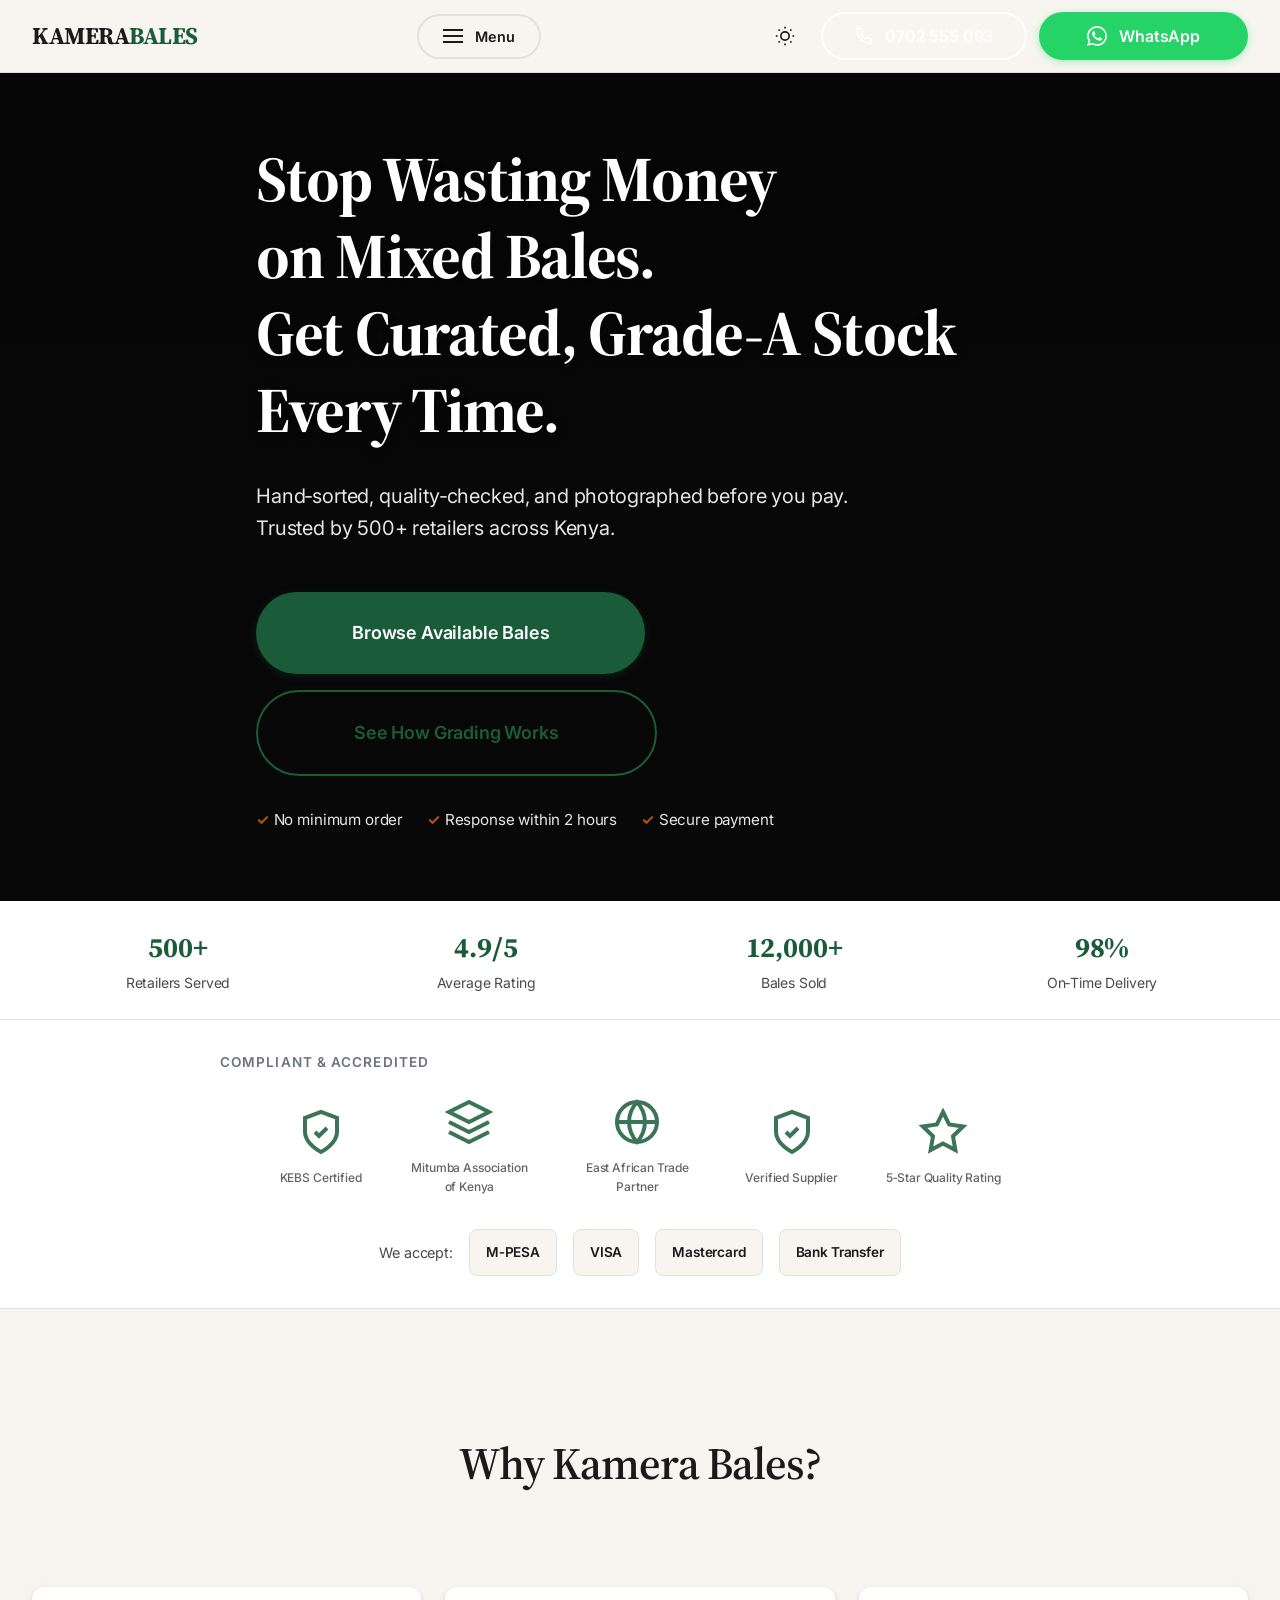
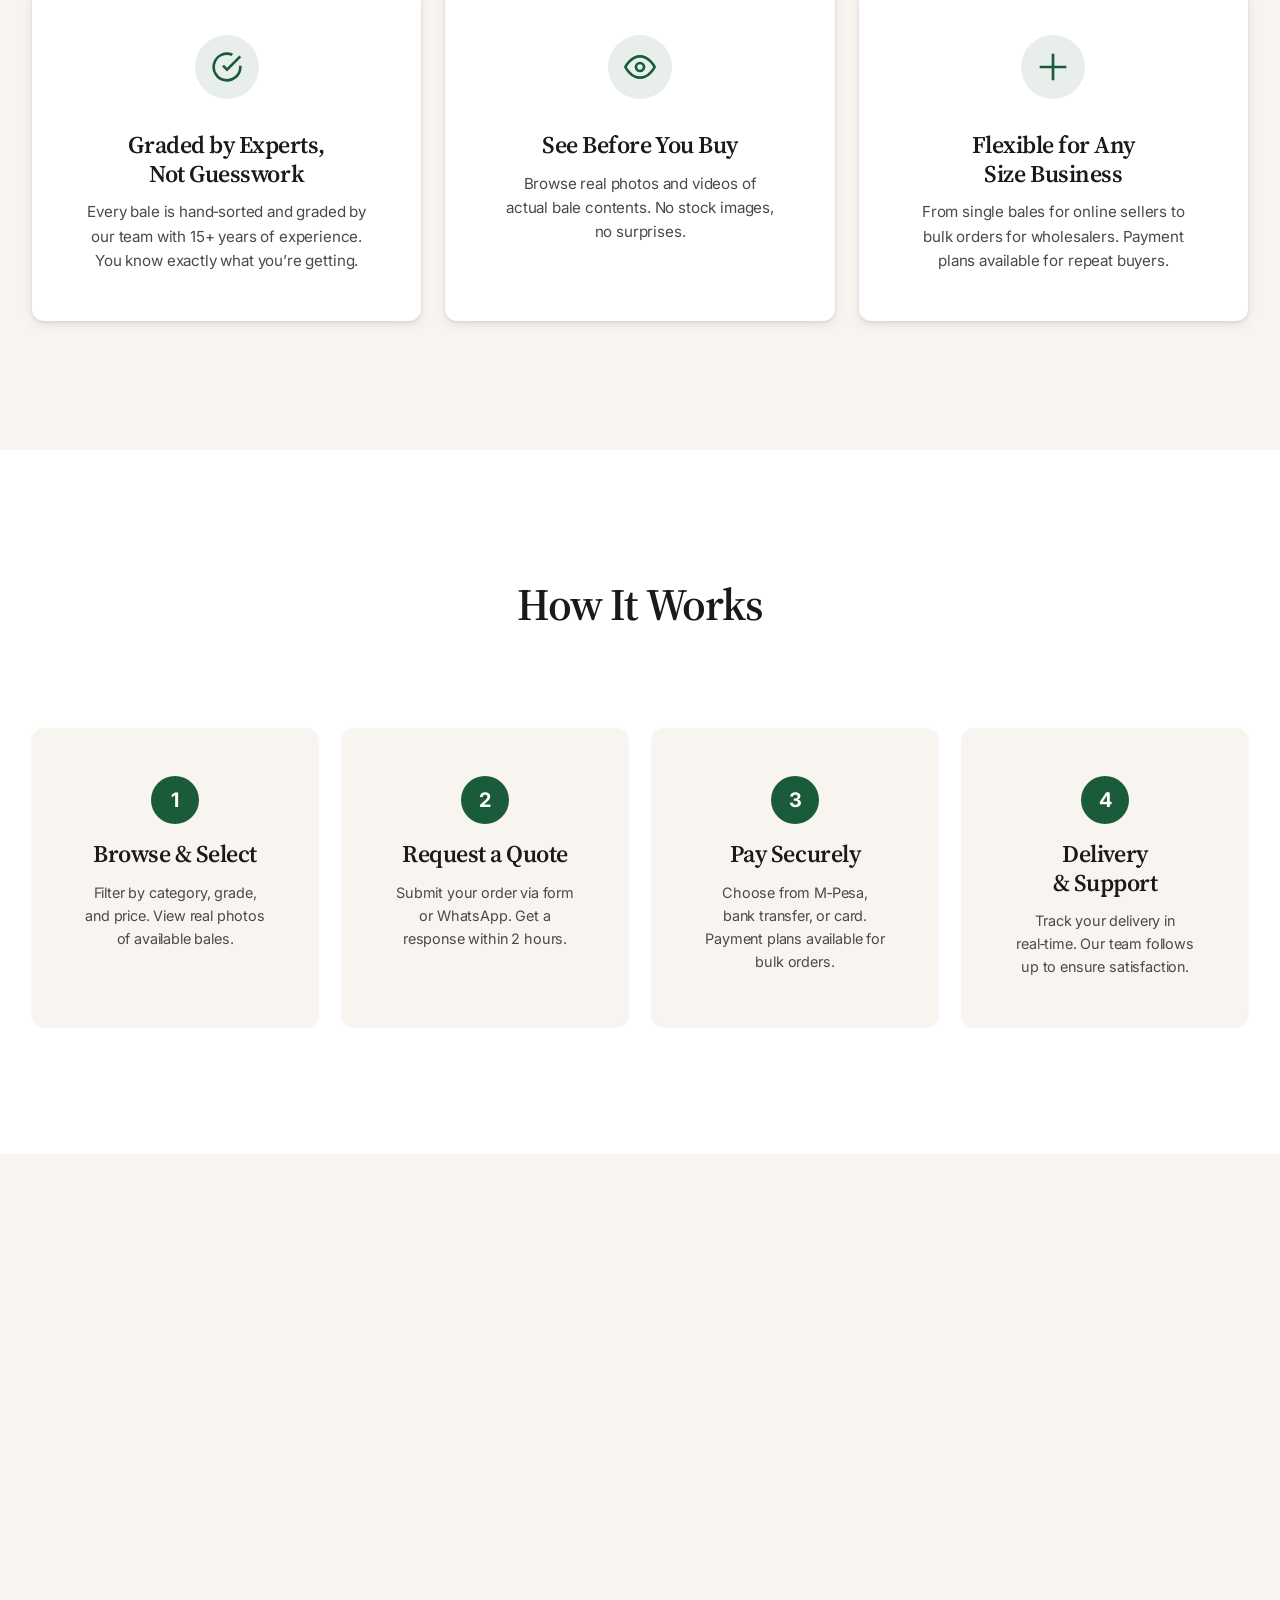
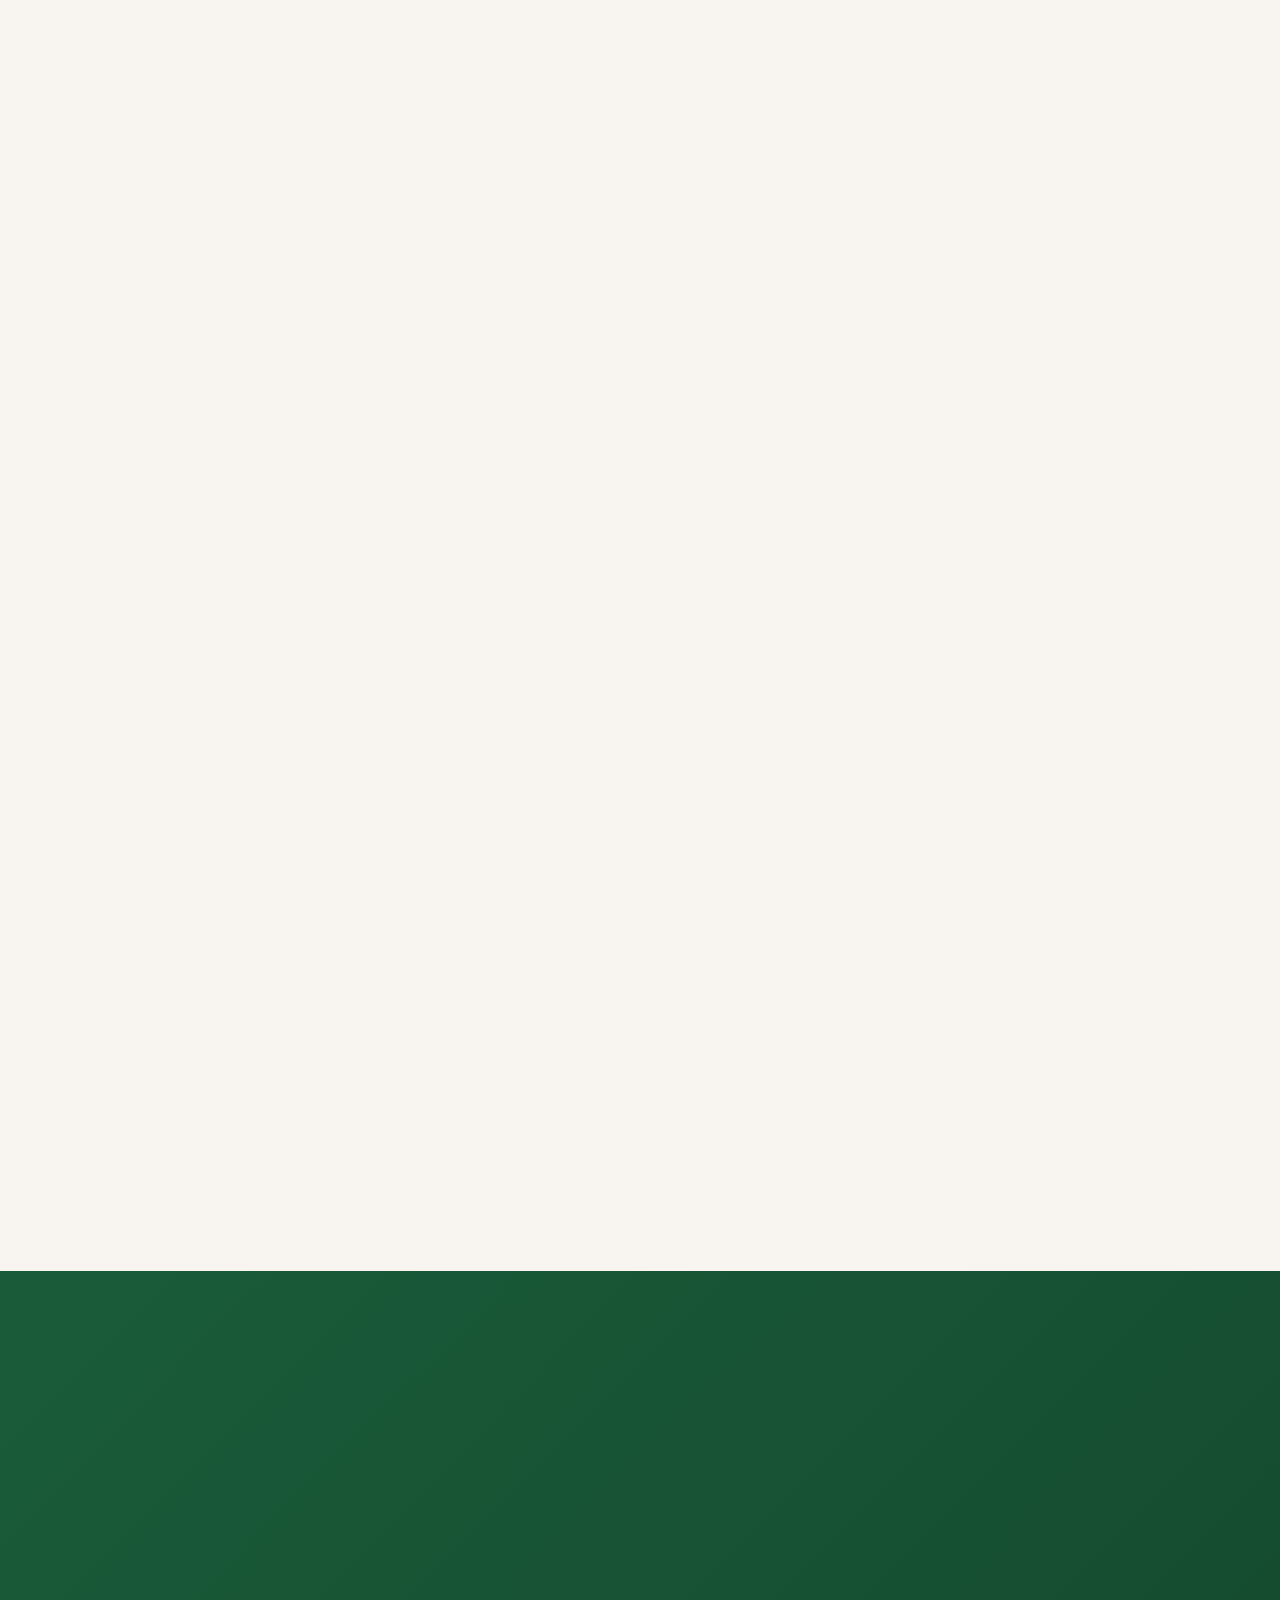
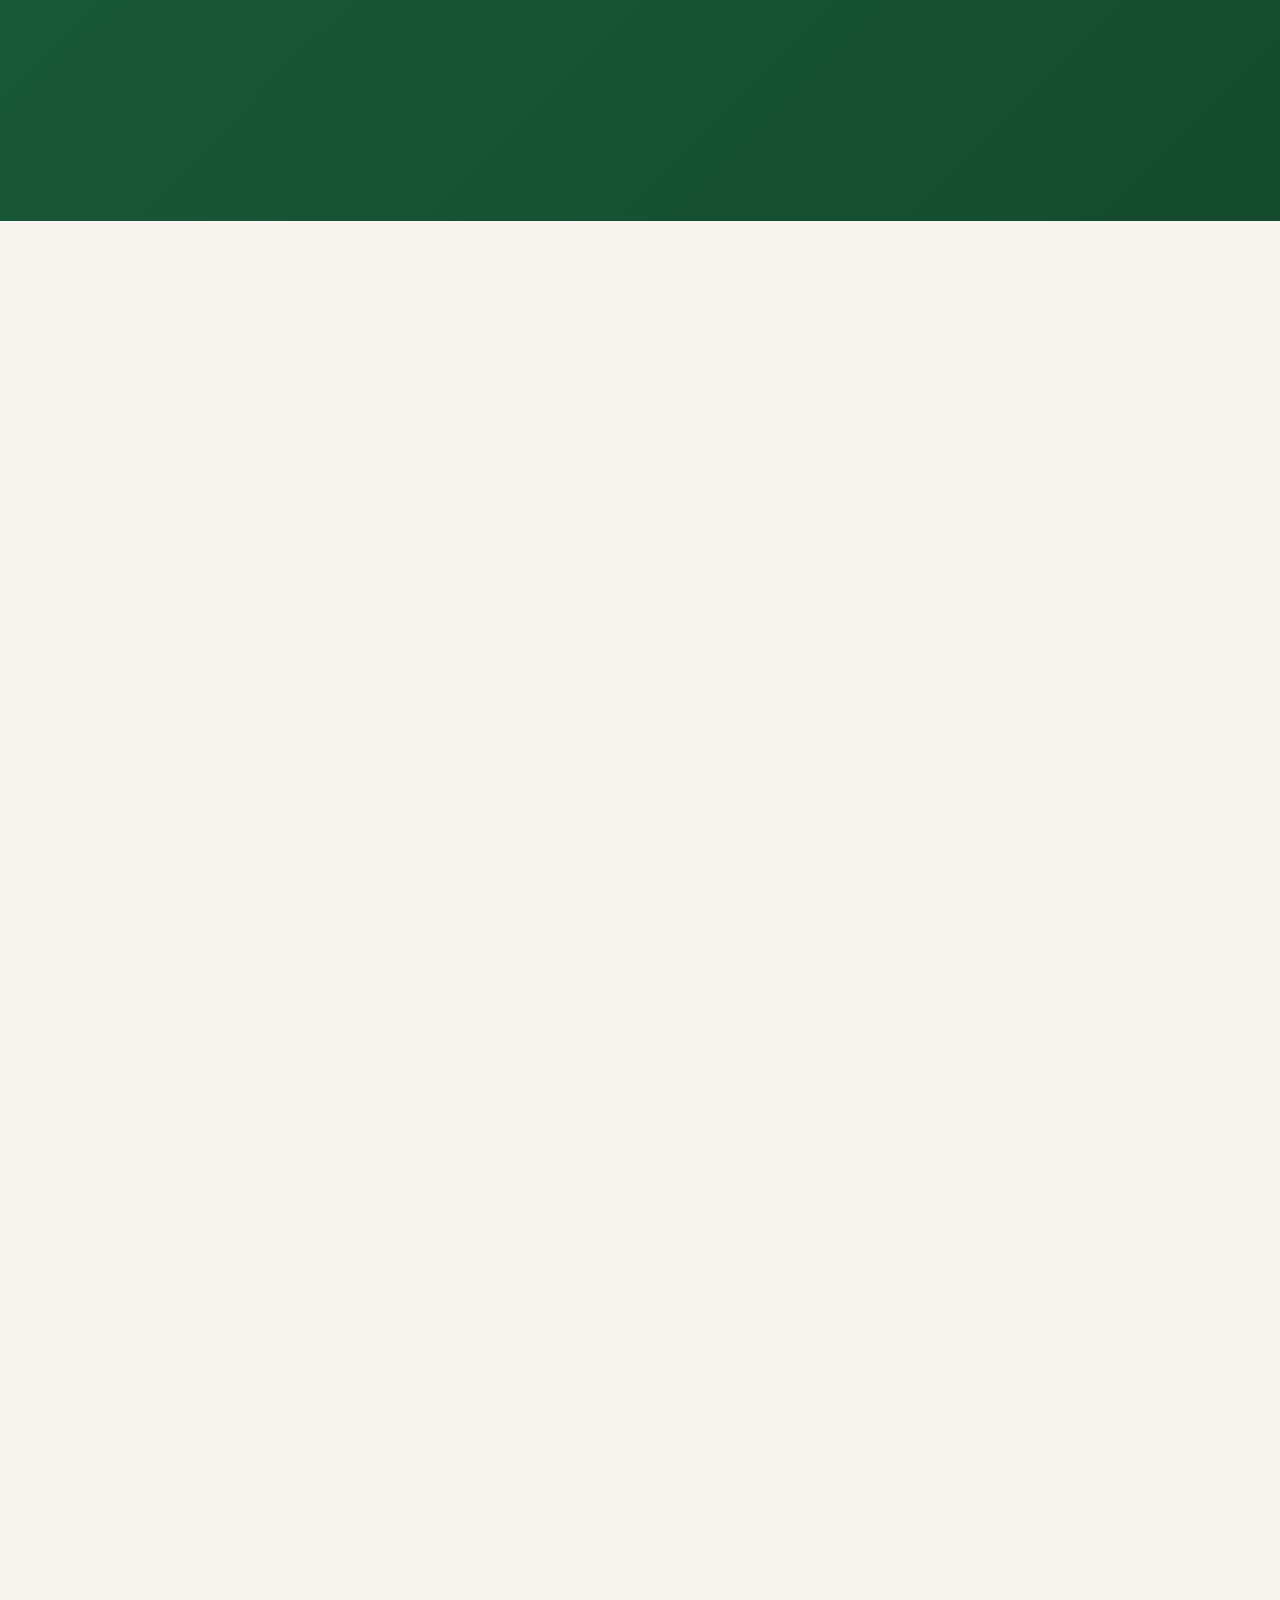
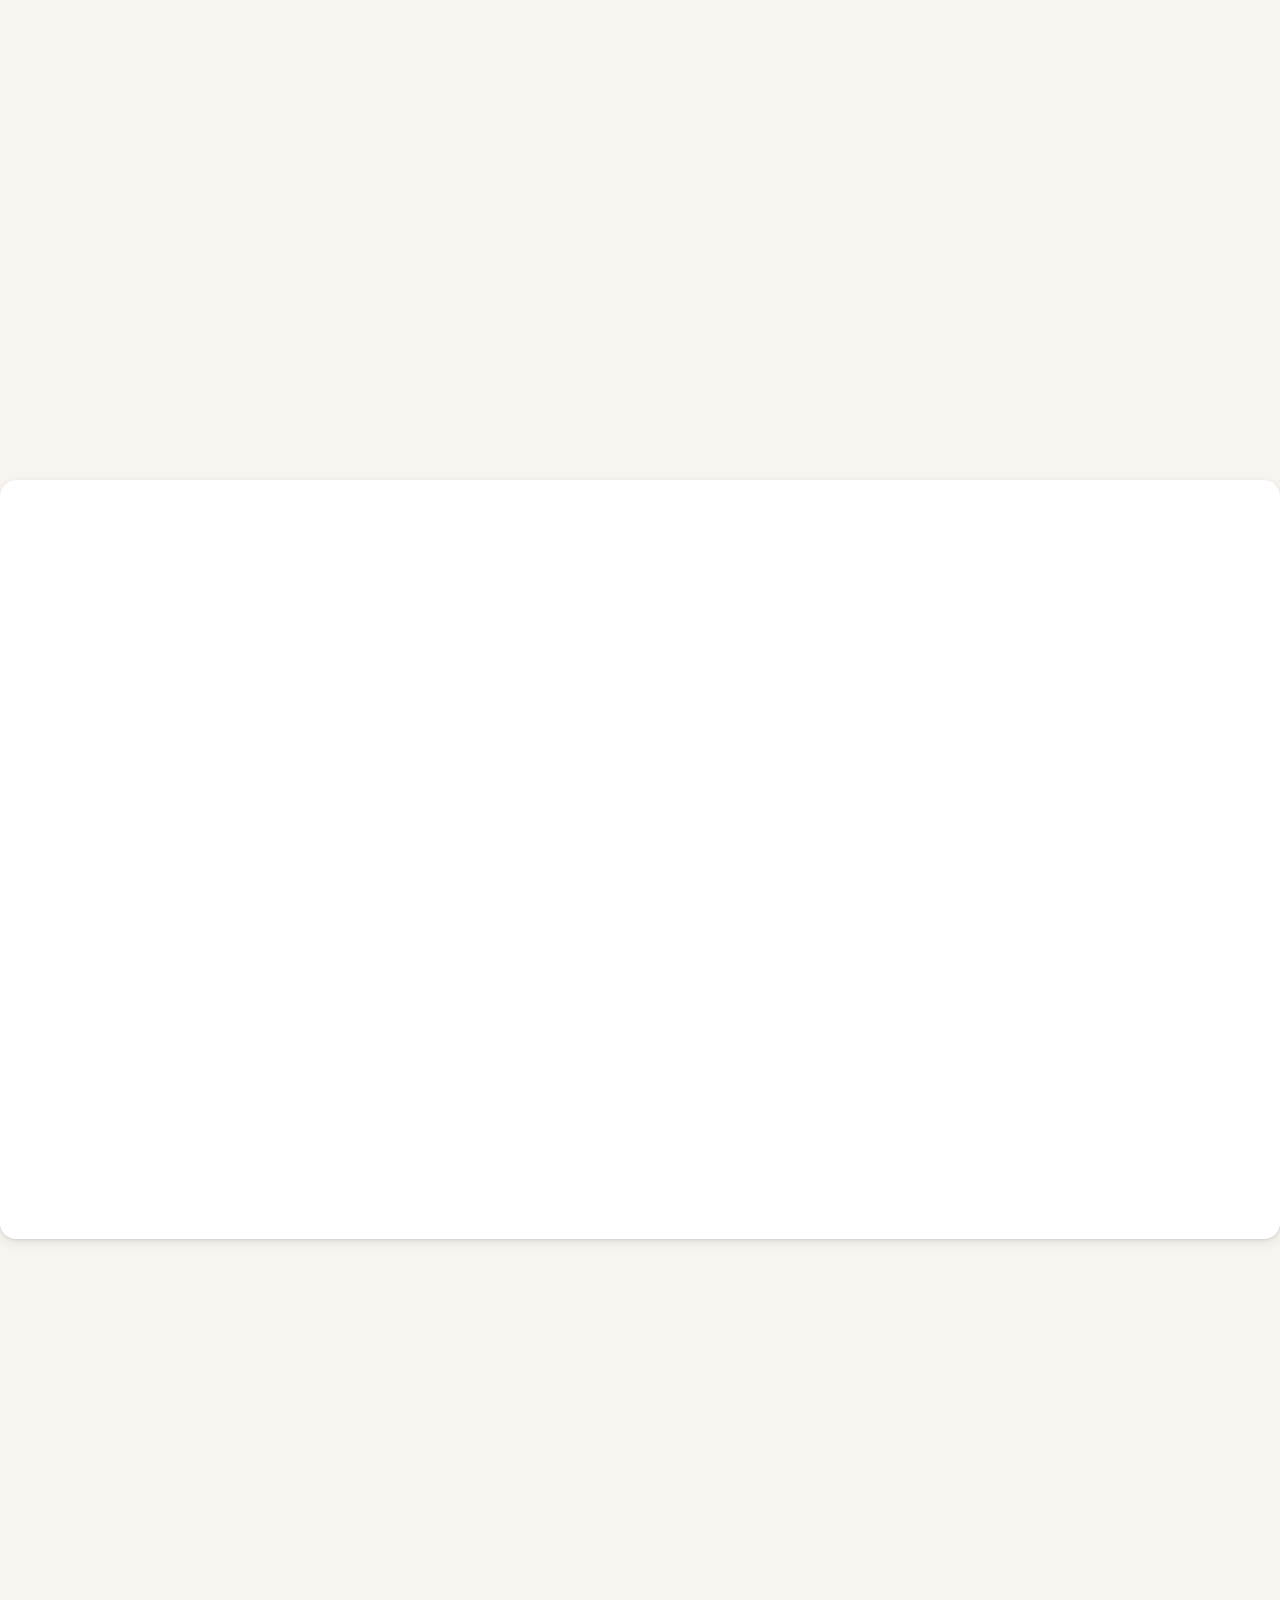
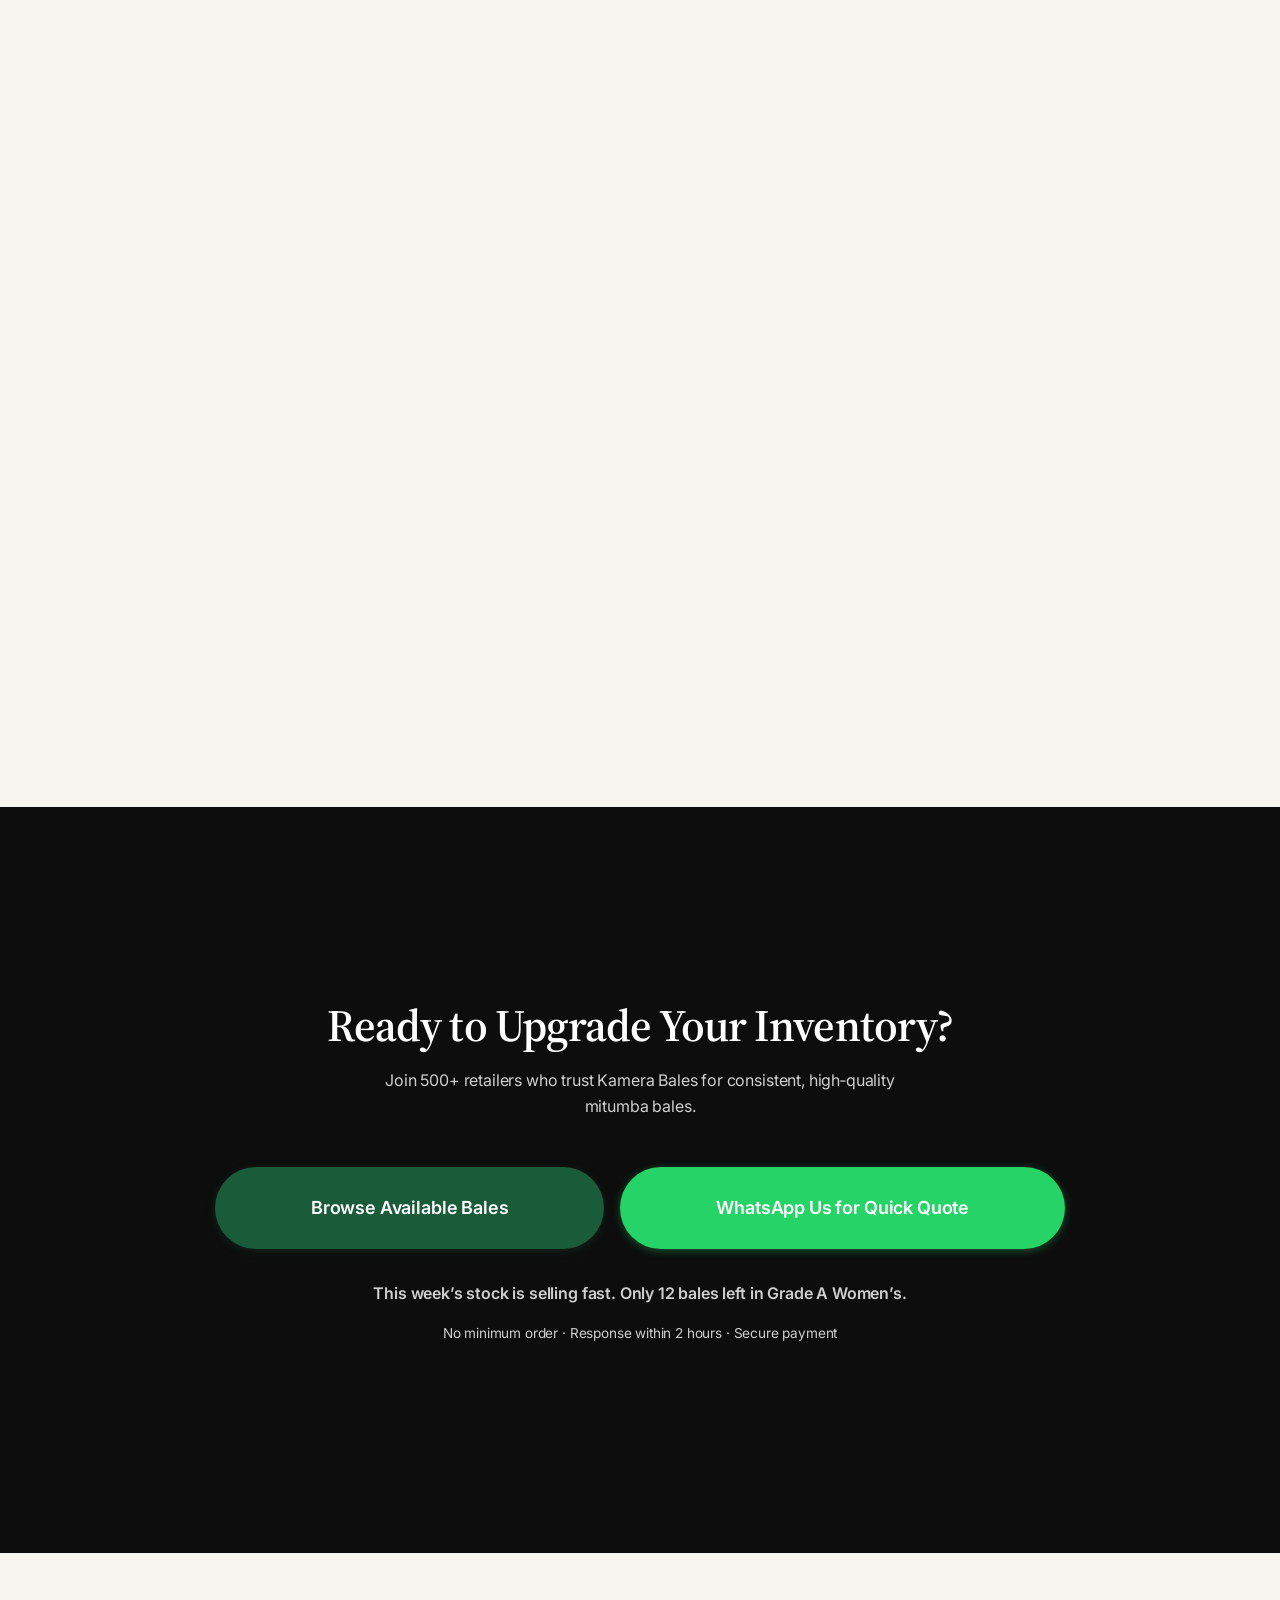
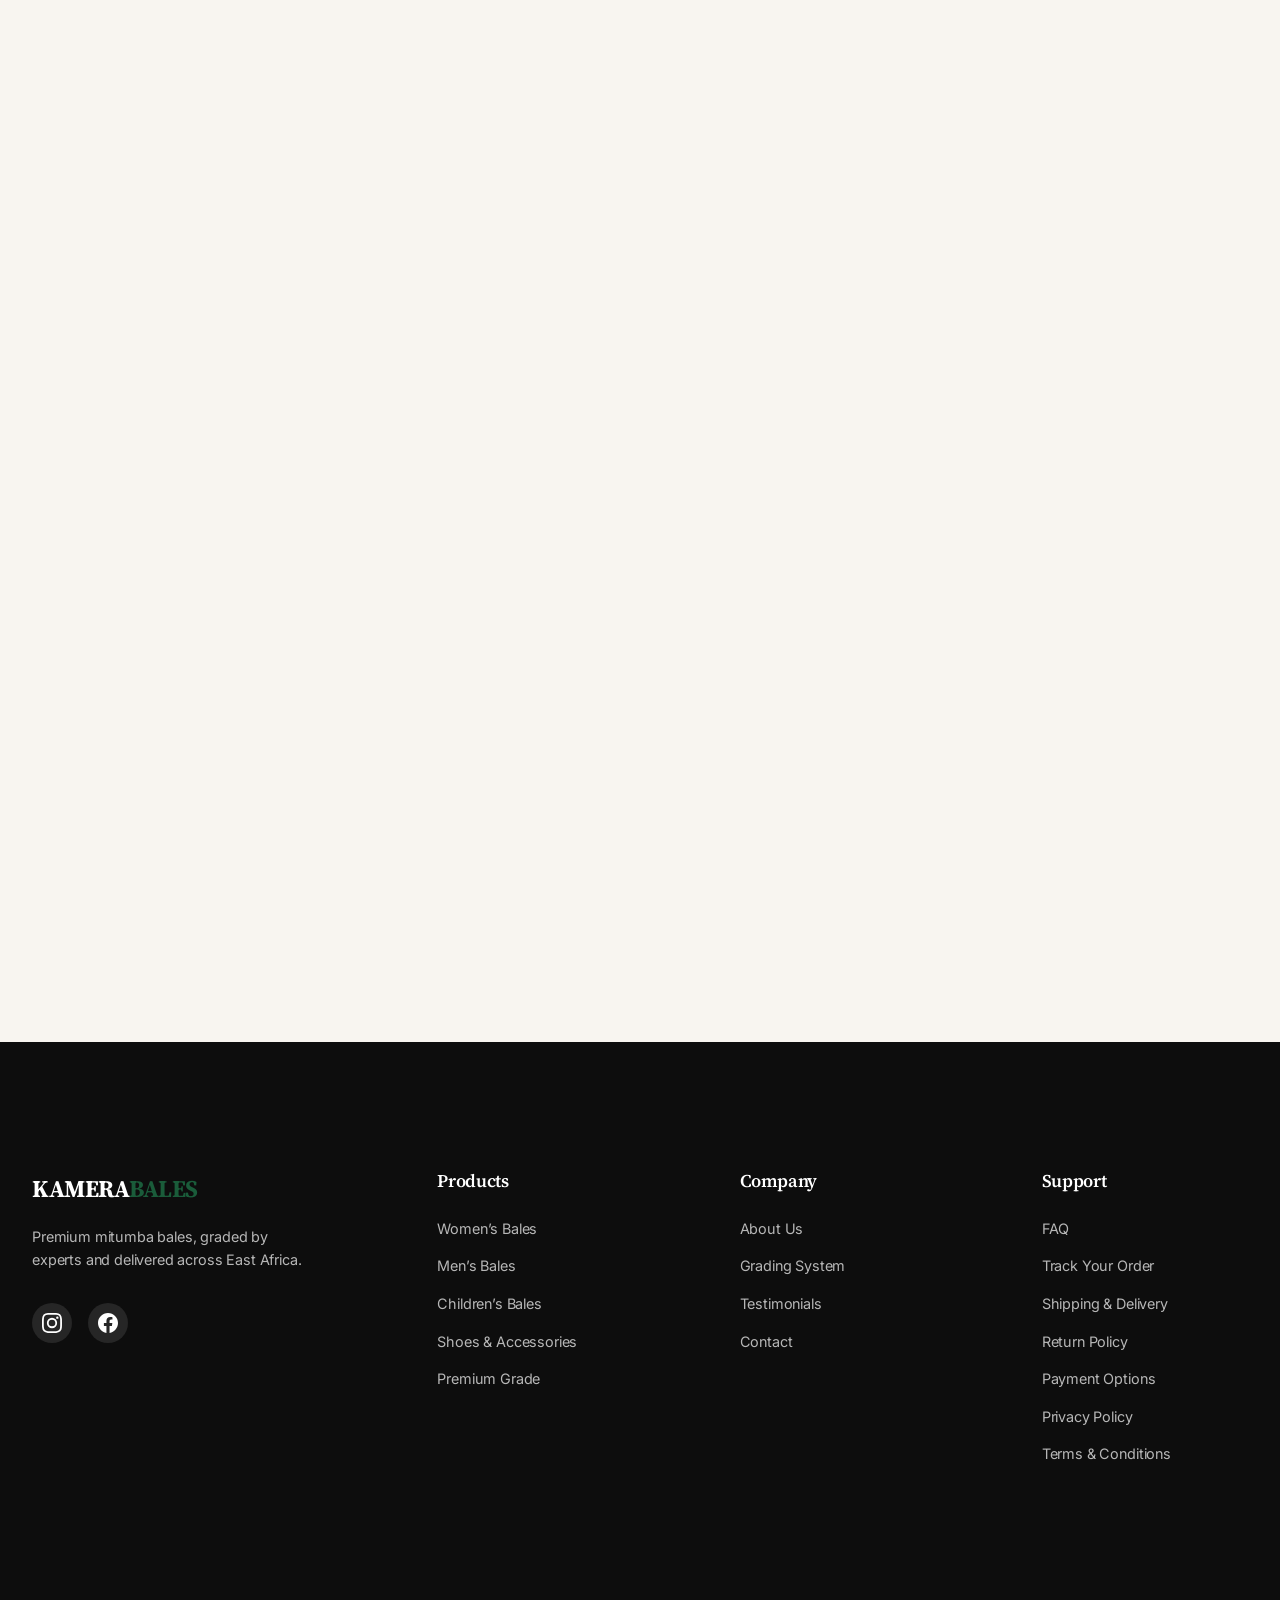
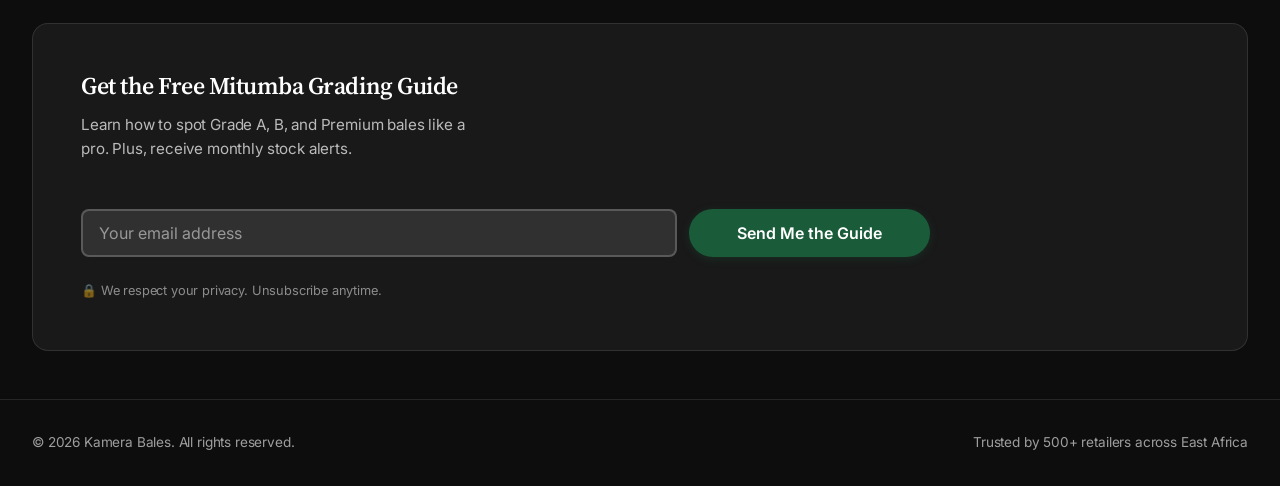
==== commit 4e12c6b9: "Add files via upload" ====
--- a/index.html
+++ b/index.html
@@ -7,43 +7,19 @@
     <meta name="description" content="Kamera Bales supplies hand-graded mitumba bales to retailers across Kenya. Grade A, Premium, and bulk wholesale with real photos. Call/WhatsApp 0702555093.">
     <meta name="theme-color" content="#1A5C3A">
 
-    <!-- Preconnect for Google Fonts -->
     <link rel="preconnect" href="https://fonts.googleapis.com">
     <link rel="preconnect" href="https://fonts.gstatic.com" crossorigin>
     <link href="https://fonts.googleapis.com/css2?family=Inter:wght@400;500;600;700&family=Source+Serif+4:opsz,wght@8..60,400;8..60,600;8..60,700&display=swap" rel="stylesheet">
 
-    <!-- Preload fonts & Critical CSS -->
-    <link rel="preload" href="https://fonts.gstatic.com/s/inter/v13/UcCO3FwrK3iLTeHuS_fvQtMwCp50KnMw2boKoduKmMEVuLyfAZ9hiJ-Ek-_EeA.woff2" as="font" type="font/woff2" crossorigin>
-    <link rel="preload" href="https://fonts.gstatic.com/s/sourceserif4/v51/vEFy2_tTDB4M7-auLb2dWq7l5B8.woff2" as="font" type="font/woff2" crossorigin>
-    <link rel="preload" as="image" href="https://images.unsplash.com/photo-1441986300917-64674bd600d8?auto=format&fit=crop&w=1920&q=80" fetchpriority="high">
     <link rel="preload" as="style" href="styles.css">
     <link rel="stylesheet" href="styles.css">
-
-    <!-- Open Graph / Twitter / Canonical -->
-    <meta property="og:type" content="website">
-    <meta property="og:title" content="Kamera Bales – Premium Mitumba Wholesale">
-    <meta property="og:description" content="Hand-graded mitumba bales, trusted by 500+ retailers across East Africa.">
-    <meta property="og:image" content="https://www.kamerabales.co.ke/assets/images/hero-mitumba.jpg">
-    <meta property="og:url" content="https://www.kamerabales.co.ke/">
-    <meta property="og:site_name" content="Kamera Bales">
-    <meta name="twitter:card" content="summary_large_image">
-    <meta name="twitter:title" content="Kamera Bales – Premium Mitumba Wholesale">
-    <meta name="twitter:description" content="Hand-graded mitumba bales, trusted by 500+ retailers.">
-    <meta name="twitter:image" content="https://www.kamerabales.co.ke/assets/images/hero-mitumba.jpg">
     <link rel="canonical" href="https://www.kamerabales.co.ke/">
-
-    <!-- PWA meta -->
     <link rel="manifest" href="manifest.json">
     <meta name="apple-mobile-web-app-capable" content="yes">
     <meta name="apple-mobile-web-app-status-bar-style" content="black-translucent">
     <meta name="apple-mobile-web-app-title" content="Kamera Bales">
-    <meta name="mobile-web-app-capable" content="yes">
-    <meta name="application-name" content="Kamera Bales">
-    <meta name="msapplication-TileColor" content="#1A5C3A">
     <link rel="apple-touch-icon" href="assets/icons/icon-192x192.svg">
 
-    <!-- Google Analytics (Placeholder ID) -->
-    <!-- TODO: REPLACE G-XXXXXXXXXX WITH YOUR ACTUAL GOOGLE ANALYTICS ID -->
     <script async src="https://www.googletagmanager.com/gtag/js?id=G-XXXXXXXXXX"></script>
     <script>
         window.dataLayer = window.dataLayer || [];
@@ -52,7 +28,6 @@
         gtag('config', 'G-XXXXXXXXXX');
     </script>
 
-    <!-- Schema Markup -->
     <script type="application/ld+json">
     {
       "@context": "https://schema.org",
@@ -91,37 +66,17 @@
 <body>
     <a class="skip-link" href="#main-content">Skip to main content</a>
 
-    <!-- HEADER -->
     <header class="site-header" role="banner">
         <div class="container header-inner">
             <a href="/" class="logo" aria-label="Kamera Bales home">
                 <span class="logo-text">KAMERA<span class="logo-accent">BALES</span></span>
             </a>
-            <nav class="main-nav" aria-label="Primary navigation">
-                <button class="nav-toggle" aria-expanded="false" aria-controls="primary-menu" aria-label="Open menu">
-                    <span class="hamburger"></span>
-                </button>
-                <ul id="primary-menu" class="nav-menu" role="list">
-                    <li><a href="#bales" class="nav-link">Bales</a></li>
-                    <li><a href="#how-it-works" class="nav-link">How It Works</a></li>
-                    <li><a href="#why-us" class="nav-link">Why Us</a></li>
-                    <li><a href="#testimonials" class="nav-link">Testimonials</a></li>
-                    <li><a href="#pricing" class="nav-link">Pricing</a></li>
-                    <li><a href="#faq" class="nav-link">FAQ</a></li>
-                    <li><a href="#contact" class="nav-link">Contact</a></li>
-                    <li><a href="track.html" class="nav-link">Track Order</a></li>
-                    <li><a href="about.html" class="nav-link">About Us</a></li>
-                    <li><a href="grading.html" class="nav-link">Grading</a></li>
-                    <li><a href="testimonials.html" class="nav-link">Testimonials</a></li>
-                    <li><a href="contact.html" class="nav-link">Contact</a></li>
-                    <li><a href="faq.html" class="nav-link">FAQ</a></li>
-                    <li><a href="shipping.html" class="nav-link">Shipping</a></li>
-                    <li><a href="returns.html" class="nav-link">Returns</a></li>
-                    <li><a href="payment.html" class="nav-link">Payment</a></li>
-                    <li><a href="privacy.html" class="nav-link">Privacy</a></li>
-                    <li><a href="terms.html" class="nav-link">Terms</a></li>
-                </ul>
-            </nav>
+
+            <button class="menu-toggle" aria-expanded="false" aria-controls="menu-overlay" aria-label="Open menu">
+                <span class="menu-icon"></span>
+                <span class="menu-text">Menu</span>
+            </button>
+
             <div class="header-actions">
                 <button class="theme-toggle" aria-label="Toggle dark mode" aria-pressed="false">
                     <svg class="icon-sun" width="20" height="20" viewBox="0 0 24 24" fill="none" stroke="currentColor" stroke-width="2" aria-hidden="true"><circle cx="12" cy="12" r="5"/><line x1="12" y1="1" x2="12" y2="3"/><line x1="12" y1="21" x2="12" y2="23"/><line x1="4.22" y1="4.22" x2="5.64" y2="5.64"/><line x1="18.36" y1="18.36" x2="19.78" y2="19.78"/><line x1="1" y1="12" x2="3" y2="12"/><line x1="21" y1="12" x2="23" y2="12"/><line x1="4.22" y1="19.78" x2="5.64" y2="18.36"/><line x1="18.36" y1="5.64" x2="19.78" y2="4.22"/></svg>
@@ -139,8 +94,33 @@
         </div>
     </header>
 
+    <div id="menu-overlay" class="menu-overlay" aria-hidden="true">
+        <div class="container">
+            <div class="menu-overlay-header">
+                <span class="logo-text">KAMERA<span class="logo-accent">BALES</span></span>
+                <button class="menu-close" aria-label="Close menu">✕</button>
+            </div>
+            <nav class="menu-overlay-nav" aria-label="Main menu">
+                <ul>
+                    <li><a href="#bales" class="menu-link">Bales</a></li>
+                    <li><a href="#how-it-works" class="menu-link">How It Works</a></li>
+                    <li><a href="#why-us" class="menu-link">Why Us</a></li>
+                    <li><a href="#testimonials" class="menu-link">Testimonials</a></li>
+                    <li><a href="#pricing" class="menu-link">Pricing</a></li>
+                    <li><a href="#faq" class="menu-link">FAQ</a></li>
+                    <li><a href="track.html" class="menu-link">Track Order</a></li>
+                    <li><a href="about.html" class="menu-link">About Us</a></li>
+                    <li><a href="contact.html" class="menu-link">Contact</a></li>
+                </ul>
+            </nav>
+            <div class="menu-overlay-footer">
+                <a href="tel:0702555093" class="btn btn-outline-light">Call Us</a>
+                <a href="https://wa.me/254702555093" class="btn btn-whatsapp" target="_blank" rel="noopener">WhatsApp</a>
+            </div>
+        </div>
+    </div>
+
     <main id="main-content" role="main">
-        <!-- HERO -->
         <section class="hero" aria-labelledby="hero-heading">
             <div class="hero-background" aria-hidden="true"></div>
             <div class="container hero-content">
@@ -158,7 +138,6 @@
             </div>
         </section>
 
-        <!-- SOCIAL PROOF -->
         <section class="social-proof" aria-label="Trust indicators">
             <div class="container proof-grid">
                 <div class="proof-item"><strong>500+</strong><span>Retailers Served</span></div>
@@ -168,8 +147,7 @@
             </div>
         </section>
 
-        <!-- CERTIFICATIONS -->
-        <section class="certifications" aria-label="Certifications and affiliations">
+        <section class="certifications" aria-label="Certifications, trust, and payment methods">
             <div class="container">
                 <p class="certifications-label">Compliant &amp; Accredited</p>
                 <ul class="badges-list" role="list">
@@ -179,10 +157,16 @@
                     <li class="badge-item"><svg width="48" height="48" viewBox="0 0 24 24" fill="none" stroke="currentColor" stroke-width="2" aria-hidden="true"><path d="M12 22s8-4 8-10V5l-8-3-8 3v7c0 6 8 10 8 10z"/><path d="M9 12l2 2 4-4"/></svg><span>Verified Supplier</span></li>
                     <li class="badge-item"><svg width="48" height="48" viewBox="0 0 24 24" fill="none" stroke="currentColor" stroke-width="2" aria-hidden="true"><polygon points="12 2 15.09 8.26 22 9.27 17 14.14 18.18 21.02 12 17.77 5.82 21.02 7 14.14 2 9.27 8.91 8.26 12 2"/></svg><span>5‑Star Quality Rating</span></li>
                 </ul>
-            </div>
-        </section>
-
-        <!-- WHY US -->
+                <div class="payment-methods">
+                    <span>We accept:</span>
+                    <span class="payment-icon" aria-label="M-Pesa">M‑PESA</span>
+                    <span class="payment-icon" aria-label="Visa">VISA</span>
+                    <span class="payment-icon" aria-label="Mastercard">Mastercard</span>
+                    <span class="payment-icon" aria-label="Bank transfer">Bank Transfer</span>
+                </div>
+            </div>
+        </section>
+
         <section id="why-us" class="why-us section" aria-labelledby="why-us-heading">
             <div class="container">
                 <h2 id="why-us-heading" class="section-title">Why Kamera Bales?</h2>
@@ -206,7 +190,6 @@
             </div>
         </section>
 
-        <!-- HOW IT WORKS -->
         <section id="how-it-works" class="how-it-works section" aria-labelledby="how-it-works-heading">
             <div class="container">
                 <h2 id="how-it-works-heading" class="section-title">How It Works</h2>
@@ -219,10 +202,13 @@
             </div>
         </section>
 
-        <!-- BALE CATEGORIES -->
         <section id="bales" class="bales section" aria-labelledby="bales-heading">
             <div class="container">
-                <h2 id="bales-heading" class="section-title">Available Bale Categories</h2>
+                <div class="bales-header">
+                    <h2 id="bales-heading" class="section-title">Available Bale Categories</h2>
+                    <p class="section-subtitle">Hand‑picked, photographed, and ready for your business. Select the perfect mix for your shop.</p>
+                </div>
+
                 <div class="bale-filters" role="search" aria-label="Filter bales">
                     <div class="filter-group"><label for="searchBales" class="sr-only">Search bales</label><input type="search" id="searchBales" placeholder="Search bales..." autocomplete="off"></div>
                     <div class="filter-group">
@@ -239,79 +225,95 @@
 
                 <div class="bale-cards-grid">
                     <!-- WOMEN'S BALE CARD -->
-                    <article class="bale-card" data-category="womens" data-grade="A B Premium" data-price="18000" data-search="womens bales women mitumba clothing">
-                        <button class="lightbox-trigger" data-full="https://images.unsplash.com/photo-1434389677669-e08b4cac3105?auto=format&fit=crop&w=1200&q=80" aria-label="View larger image of Women's Bales">
+                    <article class="bale-card" data-category="womens" data-grade="A B Premium" data-price="18000" data-search="womens bales women mitumba clothing" data-title="Women's Bales" data-description="High-quality women's clothing including dresses, tops, jeans, and more. Sorted by hand." data-full-image="https://images.unsplash.com/photo-1434389677669-e08b4cac3105?auto=format&fit=crop&w=1200&q=80">
+                        <div class="bale-image">
                             <img src="https://images.unsplash.com/photo-1434389677669-e08b4cac3105?auto=format&fit=crop&w=800&q=80" srcset="https://images.unsplash.com/photo-1434389677669-e08b4cac3105?auto=format&fit=crop&w=400&q=60 400w, https://images.unsplash.com/photo-1434389677669-e08b4cac3105?auto=format&fit=crop&w=800&q=80 800w, https://images.unsplash.com/photo-1434389677669-e08b4cac3105?auto=format&fit=crop&w=1200&q=80 1200w" sizes="(min-width: 1280px) 25vw, (min-width: 1024px) 33vw, (min-width: 640px) 50vw, 100vw" alt="Folded stack of women's mitumba clothing – Grade A bales" width="800" height="600" loading="lazy" fetchpriority="low" decoding="async">
-                        </button>
+                            <span class="bale-tag">Bestseller</span>
+                        </div>
                         <div class="bale-info">
                             <h3>Women’s Bales</h3>
                             <p class="grade">Grade A · B · Premium</p>
                             <p class="price"><strong>KSh 18,000</strong> / bale</p>
                             <p class="stock-urgency" data-category="womens"></p>
-                            <a href="https://wa.me/254702555093" class="btn btn-primary btn-sm" target="_blank" rel="noopener" data-wa-template="Hi Kamera Bales, I'm interested in Women's Bales - Grade A / B / Premium. Please share current stock and prices.">Order Now</a>
+                            <div class="bale-actions">
+                                <button class="btn btn-outline-primary btn-sm view-details" data-bale-id="1">View Details</button>
+                                <a href="https://wa.me/254702555093" class="btn btn-primary btn-sm" target="_blank" rel="noopener" data-wa-template="Hi Kamera Bales, I'm interested in Women's Bales - Grade A / B / Premium. Please share current stock and prices.">Order Now</a>
+                            </div>
                         </div>
                     </article>
 
                     <!-- MEN'S BALE CARD -->
-                    <article class="bale-card" data-category="mens" data-grade="A B Premium" data-price="18000" data-search="mens bales men mitumba clothing">
-                        <button class="lightbox-trigger" data-full="https://images.unsplash.com/photo-1516257984-b1b4d707412e?auto=format&fit=crop&w=1200&q=80" aria-label="View larger image of Men's Bales">
+                    <article class="bale-card" data-category="mens" data-grade="A B Premium" data-price="18000" data-search="mens bales men mitumba clothing" data-title="Men's Bales" data-description="Curated men's clothing: shirts, jeans, jackets, and more. All items are quality-checked." data-full-image="https://images.unsplash.com/photo-1516257984-b1b4d707412e?auto=format&fit=crop&w=1200&q=80">
+                        <div class="bale-image">
                             <img src="https://images.unsplash.com/photo-1516257984-b1b4d707412e?auto=format&fit=crop&w=800&q=80" srcset="https://images.unsplash.com/photo-1516257984-b1b4d707412e?auto=format&fit=crop&w=400&q=60 400w, https://images.unsplash.com/photo-1516257984-b1b4d707412e?auto=format&fit=crop&w=800&q=80 800w, https://images.unsplash.com/photo-1516257984-b1b4d707412e?auto=format&fit=crop&w=1200&q=80 1200w" sizes="(min-width: 1280px) 25vw, (min-width: 1024px) 33vw, (min-width: 640px) 50vw, 100vw" alt="Denim and shirts in men's mitumba bale – Grade A" width="800" height="600" loading="lazy" fetchpriority="low" decoding="async">
-                        </button>
+                        </div>
                         <div class="bale-info">
                             <h3>Men’s Bales</h3>
                             <p class="grade">Grade A · B · Premium</p>
                             <p class="price"><strong>KSh 18,000</strong> / bale</p>
                             <p class="stock-urgency" data-category="mens"></p>
-                            <a href="https://wa.me/254702555093" class="btn btn-primary btn-sm" target="_blank" rel="noopener" data-wa-template="Hi Kamera Bales, I'm interested in Men's Bales - Grade A / B / Premium. Please share current stock and prices.">Order Now</a>
+                            <div class="bale-actions">
+                                <button class="btn btn-outline-primary btn-sm view-details" data-bale-id="2">View Details</button>
+                                <a href="https://wa.me/254702555093" class="btn btn-primary btn-sm" target="_blank" rel="noopener" data-wa-template="Hi Kamera Bales, I'm interested in Men's Bales - Grade A / B / Premium. Please share current stock and prices.">Order Now</a>
+                            </div>
                         </div>
                     </article>
 
                     <!-- CHILDREN'S BALE CARD -->
-                    <article class="bale-card" data-category="childrens" data-grade="A B Premium" data-price="15000" data-search="childrens bales kids mitumba clothing">
-                        <button class="lightbox-trigger" data-full="https://images.unsplash.com/photo-1503944583220-79d8926ad5e2?auto=format&fit=crop&w=1200&q=80" aria-label="View larger image of Children's Bales">
+                    <article class="bale-card" data-category="childrens" data-grade="A B Premium" data-price="15000" data-search="childrens bales kids mitumba clothing" data-title="Children's Bales" data-description="Bright, comfortable clothing for kids of all ages. Great for resellers targeting families." data-full-image="https://images.unsplash.com/photo-1503944583220-79d8926ad5e2?auto=format&fit=crop&w=1200&q=80">
+                        <div class="bale-image">
                             <img src="https://images.unsplash.com/photo-1503944583220-79d8926ad5e2?auto=format&fit=crop&w=800&q=80" srcset="https://images.unsplash.com/photo-1503944583220-79d8926ad5e2?auto=format&fit=crop&w=400&q=60 400w, https://images.unsplash.com/photo-1503944583220-79d8926ad5e2?auto=format&fit=crop&w=800&q=80 800w, https://images.unsplash.com/photo-1503944583220-79d8926ad5e2?auto=format&fit=crop&w=1200&q=80 1200w" sizes="(min-width: 1280px) 25vw, (min-width: 1024px) 33vw, (min-width: 640px) 50vw, 100vw" alt="Colorful children's clothing stack – Grade A bale" width="800" height="600" loading="lazy" fetchpriority="low" decoding="async">
-                        </button>
+                        </div>
                         <div class="bale-info">
                             <h3>Children’s Bales</h3>
                             <p class="grade">Grade A · B · Premium</p>
                             <p class="price"><strong>KSh 15,000</strong> / bale</p>
                             <p class="stock-urgency" data-category="childrens"></p>
-                            <a href="https://wa.me/254702555093" class="btn btn-primary btn-sm" target="_blank" rel="noopener" data-wa-template="Hi Kamera Bales, I'm interested in Children's Bales - Grade A / B / Premium. Please share current stock and prices.">Order Now</a>
+                            <div class="bale-actions">
+                                <button class="btn btn-outline-primary btn-sm view-details" data-bale-id="3">View Details</button>
+                                <a href="https://wa.me/254702555093" class="btn btn-primary btn-sm" target="_blank" rel="noopener" data-wa-template="Hi Kamera Bales, I'm interested in Children's Bales - Grade A / B / Premium. Please share current stock and prices.">Order Now</a>
+                            </div>
                         </div>
                     </article>
 
                     <!-- PREMIUM BALE CARD -->
-                    <article class="bale-card" data-category="premium" data-grade="Premium" data-price="28000" data-search="premium luxury bales branded mitumba jackets">
-                        <button class="lightbox-trigger" data-full="https://images.unsplash.com/photo-1490481651871-ab68de25d43d?auto=format&fit=crop&w=1200&q=80" aria-label="View larger image of Premium Bales">
+                    <article class="bale-card" data-category="premium" data-grade="Premium" data-price="28000" data-search="premium luxury bales branded mitumba jackets" data-title="Premium / Luxury Bales" data-description="Top-tier branded clothing: Ralph Lauren, Tommy Hilfiger, Zara, and more. High resale value." data-full-image="https://images.unsplash.com/photo-1490481651871-ab68de25d43d?auto=format&fit=crop&w=1200&q=80">
+                        <div class="bale-image">
                             <img src="https://images.unsplash.com/photo-1490481651871-ab68de25d43d?auto=format&fit=crop&w=800&q=80" srcset="https://images.unsplash.com/photo-1490481651871-ab68de25d43d?auto=format&fit=crop&w=400&q=60 400w, https://images.unsplash.com/photo-1490481651871-ab68de25d43d?auto=format&fit=crop&w=800&q=80 800w, https://images.unsplash.com/photo-1490481651871-ab68de25d43d?auto=format&fit=crop&w=1200&q=80 1200w" sizes="(min-width: 1280px) 25vw, (min-width: 1024px) 33vw, (min-width: 640px) 50vw, 100vw" alt="Premium branded mitumba jackets and coats" width="800" height="600" loading="lazy" fetchpriority="low" decoding="async">
-                        </button>
+                            <span class="bale-tag premium">Premium</span>
+                        </div>
                         <div class="bale-info">
                             <h3>Premium / Luxury Bales</h3>
                             <p class="grade">Premium only</p>
                             <p class="price"><strong>KSh 28,000</strong> / bale</p>
                             <p class="stock-urgency" data-category="premium"></p>
-                            <a href="https://wa.me/254702555093" class="btn btn-primary btn-sm" target="_blank" rel="noopener" data-wa-template="Hi Kamera Bales, I'm interested in Premium / Luxury Bales. Please share current stock and prices.">Order Now</a>
+                            <div class="bale-actions">
+                                <button class="btn btn-outline-primary btn-sm view-details" data-bale-id="4">View Details</button>
+                                <a href="https://wa.me/254702555093" class="btn btn-primary btn-sm" target="_blank" rel="noopener" data-wa-template="Hi Kamera Bales, I'm interested in Premium / Luxury Bales. Please share current stock and prices.">Order Now</a>
+                            </div>
                         </div>
                     </article>
 
                     <!-- SHOES & ACCESSORIES BALE CARD -->
-                    <article class="bale-card" data-category="shoes" data-grade="A B Premium" data-price="20000" data-search="shoes accessories bales footwear bags belts">
-                        <button class="lightbox-trigger" data-full="https://images.unsplash.com/photo-1560769629-975ec94e6a86?auto=format&fit=crop&w=1200&q=80" aria-label="View larger image of Shoes & Accessories">
+                    <article class="bale-card" data-category="shoes" data-grade="A B Premium" data-price="20000" data-search="shoes accessories bales footwear bags belts" data-title="Shoes & Accessories" data-description="Shoes, bags, belts, and more. Perfect for complementing clothing stock." data-full-image="https://images.unsplash.com/photo-1560769629-975ec94e6a86?auto=format&fit=crop&w=1200&q=80">
+                        <div class="bale-image">
                             <img src="https://images.unsplash.com/photo-1560769629-975ec94e6a86?auto=format&fit=crop&w=800&q=80" srcset="https://images.unsplash.com/photo-1560769629-975ec94e6a86?auto=format&fit=crop&w=400&q=60 400w, https://images.unsplash.com/photo-1560769629-975ec94e6a86?auto=format&fit=crop&w=800&q=80 800w, https://images.unsplash.com/photo-1560769629-975ec94e6a86?auto=format&fit=crop&w=1200&q=80 1200w" sizes="(min-width: 1280px) 25vw, (min-width: 1024px) 33vw, (min-width: 640px) 50vw, 100vw" alt="Assorted shoes and accessories – Grade A bale" width="800" height="600" loading="lazy" fetchpriority="low" decoding="async">
-                        </button>
+                        </div>
                         <div class="bale-info">
                             <h3>Shoes & Accessories</h3>
                             <p class="grade">Grade A · B · Premium</p>
                             <p class="price"><strong>KSh 20,000</strong> / bale</p>
                             <p class="stock-urgency" data-category="shoes"></p>
-                            <a href="https://wa.me/254702555093" class="btn btn-primary btn-sm" target="_blank" rel="noopener" data-wa-template="Hi Kamera Bales, I'm interested in Shoes & Accessories Bales - Grade A / B / Premium. Please share current stock and prices.">Order Now</a>
-                        </div>
-                    </article>
-                </div>
-            </div>
-        </section>
-
-        <!-- FEATURED BALE -->
+                            <div class="bale-actions">
+                                <button class="btn btn-outline-primary btn-sm view-details" data-bale-id="5">View Details</button>
+                                <a href="https://wa.me/254702555093" class="btn btn-primary btn-sm" target="_blank" rel="noopener" data-wa-template="Hi Kamera Bales, I'm interested in Shoes & Accessories Bales - Grade A / B / Premium. Please share current stock and prices.">Order Now</a>
+                            </div>
+                        </div>
+                    </article>
+                </div>
+            </div>
+        </section>
+
         <section class="featured-bale section" aria-labelledby="featured-bale-heading">
             <div class="container">
                 <div class="featured-bale-content">
@@ -319,14 +321,13 @@
                     <h2 id="featured-bale-heading">Premium Women's Grade A – Save 10%</h2>
                     <p>Limited time offer. Only 5 bales left at this price.</p>
                     <div class="countdown" data-deadline="2026-09-07T00:00:00">
-                        <span class="days"></span>d : <span class="hours"></span>h : <span class="minutes"></span>m : <span class="seconds"></span>s
+                        <span class="days">00</span>d : <span class="hours">00</span>h : <span class="minutes">00</span>m : <span class="seconds">00</span>s
                     </div>
                     <a href="https://wa.me/254702555093" class="btn btn-whatsapp btn-lg" target="_blank" rel="noopener" data-wa-template="I want the featured bale">Claim This Deal</a>
                 </div>
             </div>
         </section>
 
-        <!-- TESTIMONIALS -->
         <section id="testimonials" class="testimonials section" aria-labelledby="testimonials-heading">
             <div class="container">
                 <h2 id="testimonials-heading" class="section-title">What Retailers Say</h2>
@@ -392,7 +393,6 @@
             </div>
         </section>
 
-        <!-- PRICING -->
         <section id="pricing" class="pricing section" aria-labelledby="pricing-heading">
             <div class="container">
                 <h2 id="pricing-heading" class="section-title">Transparent Pricing</h2>
@@ -420,7 +420,6 @@
             </div>
         </section>
 
-        <!-- QUOTE GENERATOR -->
         <section id="quote-generator" class="quote-generator section" aria-labelledby="quote-heading">
             <div class="container container-md">
                 <h2 id="quote-heading" class="section-title">Get an Instant Quote</h2>
@@ -443,7 +442,6 @@
             </div>
         </section>
 
-        <!-- FAQ -->
         <section id="faq" class="faq section" aria-labelledby="faq-heading">
             <div class="container container-sm">
                 <h2 id="faq-heading" class="section-title">Frequently Asked Questions</h2>
@@ -476,7 +474,6 @@
             </div>
         </section>
 
-        <!-- FINAL CTA -->
         <section class="final-cta" aria-labelledby="final-cta-heading">
             <div class="container">
                 <h2 id="final-cta-heading">Ready to Upgrade Your Inventory?</h2>
@@ -490,7 +487,6 @@
             </div>
         </section>
 
-        <!-- CONTACT -->
         <section id="contact" class="contact-section section" aria-labelledby="contact-heading">
             <div class="container">
                 <h2 id="contact-heading" class="section-title">Contact Us</h2>
@@ -512,29 +508,8 @@
                 </div>
             </div>
         </section>
-
-        <!-- TRUST BADGES -->
-        <section class="trust-badges-section" aria-label="Trust badges and payment methods">
-            <div class="container">
-                <p class="trust-badges-label">Secure Payments & Verified Quality</p>
-                <div class="trust-badges-grid">
-                    <div class="trust-badge-item"><svg width="40" height="40" viewBox="0 0 24 24" fill="none" stroke="currentColor" stroke-width="2" aria-hidden="true"><path d="M12 22s8-4 8-10V5l-8-3-8 3v7c0 6 8 10 8 10z"/><polyline points="9 12 11 14 15 10"/></svg><span>Quality Guaranteed</span></div>
-                    <div class="trust-badge-item"><svg width="40" height="40" viewBox="0 0 24 24" fill="none" stroke="currentColor" stroke-width="2" aria-hidden="true"><rect x="1" y="4" width="22" height="16" rx="2" ry="2"/><line x1="1" y1="10" x2="23" y2="10"/></svg><span>Secure Checkout</span></div>
-                    <div class="trust-badge-item"><svg width="40" height="40" viewBox="0 0 24 24" fill="none" stroke="currentColor" stroke-width="2" aria-hidden="true"><path d="M22 11.08V12a10 10 0 1 1-5.93-9.14"/><polyline points="22 4 12 14.01 9 11.01"/></svg><span>KEBS Compliant</span></div>
-                    <div class="trust-badge-item"><svg width="40" height="40" viewBox="0 0 24 24" fill="none" stroke="currentColor" stroke-width="2" aria-hidden="true"><path d="M12 22v-4"/><path d="M12 18a4 4 0 0 0 0-8 4 4 0 0 1 0-8 4 4 0 0 0 0 8 4 4 0 0 1 0 8z"/></svg><span>Cash on Delivery (Nairobi)</span></div>
-                </div>
-                <div class="payment-methods">
-                    <span>We accept:</span>
-                    <span class="payment-icon" aria-label="M-Pesa">M‑PESA</span>
-                    <span class="payment-icon" aria-label="Visa">VISA</span>
-                    <span class="payment-icon" aria-label="Mastercard">Mastercard</span>
-                    <span class="payment-icon" aria-label="Bank transfer">Bank Transfer</span>
-                </div>
-            </div>
-        </section>
     </main>
 
-    <!-- FOOTER -->
     <footer class="site-footer" role="contentinfo">
         <div class="container footer-grid">
             <div class="footer-brand">
@@ -560,7 +535,6 @@
                     <button type="submit" class="btn btn-primary">Send Me the Guide</button>
                     <p class="form-note">🔒 We respect your privacy. Unsubscribe anytime.</p>
                 </form>
-                <div class="download-link" style="display:none;"></div>
             </div>
         </div>
 
@@ -572,7 +546,27 @@
         </div>
     </footer>
 
-    <!-- POPUPS & ACTIONS -->
+    <!-- BALE DETAIL MODAL -->
+    <dialog id="baleModal" class="bale-modal" aria-labelledby="baleModalTitle" aria-modal="true">
+        <button class="bale-modal-close" aria-label="Close modal">✕</button>
+        <div class="bale-modal-content">
+            <div class="bale-modal-image">
+                <img id="baleModalImg" src="" alt="">
+            </div>
+            <div class="bale-modal-text">
+                <h2 id="baleModalTitle"></h2>
+                <p class="bale-modal-grade"></p>
+                <p class="bale-modal-price"></p>
+                <p id="baleModalDesc"></p>
+                <div class="bale-modal-actions">
+                    <a href="#" id="baleModalWa" class="btn btn-whatsapp" target="_blank" rel="noopener">Order via WhatsApp</a>
+                    <a href="#quote-generator" id="baleModalQuote" class="btn btn-secondary">Get Quote</a>
+                </div>
+            </div>
+        </div>
+    </dialog>
+
+    <!-- LEAD POPUP -->
     <dialog id="leadPopup" class="lead-popup" aria-labelledby="popup-title" aria-modal="true">
         <button class="popup-close" aria-label="Close popup">✕</button>
         <div class="popup-content">
@@ -584,60 +578,6 @@
                 <input type="hidden" name="guide_request" value="mitumba-grading-guide">
                 <button type="submit" class="btn btn-primary">Get Instant Access</button>
             </form>
-            <div class="download-link" style="display:none;"></div>
-        </div>
-    </dialog>
-
-    <dialog id="lightbox" class="lightbox" aria-label="Image viewer" aria-modal="true">
-        <button class="lightbox-close" aria-label="Close image viewer">✕</button>
-        <img src="" alt="" id="lightbox-image">
-    </dialog>
-
-    <!-- WHATSAPP INQUIRY POPUP -->
-    <dialog id="waPopup" class="wa-popup" aria-labelledby="waPopupTitle" aria-modal="true">
-        <button class="wa-popup-close" aria-label="Close popup">✕</button>
-        <div class="wa-popup-content">
-            <h3 id="waPopupTitle">Order via WhatsApp</h3>
-            <p>Fill in your details and we'll send the inquiry to our WhatsApp with your selected bale info.</p>
-            <form id="waForm" class="wa-popup-form" action="#" method="post">
-                <div class="form-group">
-                    <label for="waName">Your Name *</label>
-                    <input type="text" id="waName" name="waName" placeholder="e.g., Grace Wanjiru" required autocomplete="name">
-                </div>
-                <div class="form-group">
-                    <label for="waPhone">Phone (WhatsApp) *</label>
-                    <input type="tel" id="waPhone" name="waPhone" placeholder="e.g., 07XX XXX XXX" required autocomplete="tel">
-                </div>
-                <div class="form-group">
-                    <label for="popupCategory">Category</label>
-                    <select id="popupCategory" name="popupCategory">
-                        <option value="Women's Bales">Women's Bales</option>
-                        <option value="Men's Bales">Men's Bales</option>
-                        <option value="Children's Bales">Children's Bales</option>
-                        <option value="Premium / Luxury Bales">Premium / Luxury Bales</option>
-                        <option value="Shoes & Accessories">Shoes & Accessories</option>
-                    </select>
-                </div>
-                <div class="form-group">
-                    <label for="popupGrade">Grade</label>
-                    <select id="popupGrade" name="popupGrade">
-                        <option value="A">Grade A</option>
-                        <option value="B">Grade B</option>
-                        <option value="Premium">Premium</option>
-                    </select>
-                </div>
-                <div class="form-group">
-                    <label for="popupPrice">Price (KSh)</label>
-                    <input type="text" id="popupPrice" name="popupPrice" readonly>
-                </div>
-                <div class="wa-popup-actions">
-                    <button type="submit" class="btn btn-whatsapp">
-                        <svg width="18" height="18" viewBox="0 0 24 24" fill="currentColor" aria-hidden="true"><path d="M17.472 14.382c-.297-.149-1.758-.867-2.03-.967-.273-.099-.471-.148-.67.15-.197.297-.767.966-.94 1.164-.173.199-.347.223-.644.075-.297-.15-1.255-.463-2.39-1.475-.883-.788-1.48-1.761-1.653-2.059-.173-.297-.018-.458.13-.606.134-.133.298-.347.446-.52.149-.174.198-.298.298-.497.099-.198.05-.371-.025-.52-.075-.149-.669-1.612-.916-2.207-.242-.579-.487-.5-.669-.51-.173-.008-.371-.01-.57-.01-.198 0-.52.074-.792.372-.272.297-1.04 1.016-1.04 2.479 0 1.462 1.065 2.875 1.213 3.074.149.198 2.096 3.2 5.077 4.487.709.306 1.262.489 1.694.625.712.227 1.36.195 1.871.118.571-.085 1.758-.719 2.006-1.413.248-.694.248-1.289.173-1.413-.074-.124-.272-.198-.57-.347m-5.421 7.403h-.004a9.87 9.87 0 0 1-5.031-1.378l-.361-.214-3.741.982.998-3.648-.235-.374a9.86 9.86 0 0 1-1.51-5.26c.001-5.45 4.436-9.884 9.888-9.884 2.64 0 5.122 1.03 6.988 2.898a9.825 9.825 0 0 1 2.893 6.994c-.003 5.45-4.437 9.884-9.885 9.884m8.413-18.297A11.815 11.815 0 0 0 12.05 0C5.495 0 .16 5.335.157 11.892c0 2.096.547 4.142 1.588 5.945L.057 24l6.305-1.654a11.882 11.882 0 0 0 5.683 1.448h.005c6.554 0 11.89-5.335 11.893-11.893a11.821 11.821 0 0 0-3.48-8.413Z"/></svg>
-                        Send via WhatsApp
-                    </button>
-                </div>
-                <p class="wa-popup-note">🔒 Your info is used only for this inquiry. No spam.</p>
-            </form>
         </div>
     </dialog>
 
--- a/styles.css
+++ b/styles.css
@@ -1,6 +1,6 @@
 /* ============================================
-   KAMERA BALES — styles.css
-   Premium Mitumba Wholesale Platform
+   KAMERA BALES — styles.css (Production Ready)
+   Enhanced UI/UX, menu overlay, bale modal
    ============================================ */
 
 /* ---------- DESIGN TOKENS ---------- */
@@ -61,7 +61,7 @@
     --transition-medium: 0.35s ease-in-out;
 }
 
-/* ---------- DARK MODE (Improved Contrast) ---------- */
+/* ---------- DARK MODE ---------- */
 [data-theme="dark"] {
     --color-background: #0D0D0D;
     --color-surface: #1A1A1A;
@@ -70,274 +70,1462 @@
     --color-text-tertiary: #888888;
     --color-border: #333333;
     --color-primary-light: rgba(76, 175, 80, 0.25);
-    --color-primary: #4CAF50; /* Lighter green for better contrast */
+    --color-primary: #4CAF50;
     --color-primary-hover: #66BB6A;
-    --color-secondary: #FFB74D; /* Lighter amber */
-}
-
-/* Reset */
-*, *::before, *::after { box-sizing: border-box; margin: 0; padding: 0; }
-html { scroll-behavior: smooth; -webkit-text-size-adjust: 100%; font-size: 16px; }
-@media (min-width: 1600px) { html { font-size: 18px; } }
+    --color-secondary: #FFB74D;
+}
+
+/* ---------- GLOBAL RESET ---------- */
+*, *::before, *::after {
+    box-sizing: border-box;
+    margin: 0;
+    padding: 0;
+}
+
+html {
+    scroll-behavior: smooth;
+    -webkit-text-size-adjust: 100%;
+    font-size: 16px;
+    overflow-x: hidden;
+}
+
+body {
+    font-family: var(--font-body);
+    font-size: 1rem;
+    line-height: 1.6;
+    letter-spacing: -0.01em;
+    color: var(--color-text-primary);
+    background-color: var(--color-background);
+    -webkit-font-smoothing: antialiased;
+    -moz-osx-font-smoothing: grayscale;
+    text-rendering: optimizeLegibility;
+    overflow-x: hidden;
+    transition: background-color 0.3s ease, color 0.3s ease;
+}
+
+@media (min-width: 1600px) {
+    html { font-size: 18px; }
+}
+
 @media (prefers-reduced-motion: reduce) {
     html { scroll-behavior: auto; }
-    *, *::before, *::after { animation-duration: 0.01ms !important; animation-iteration-count: 1 !important; transition-duration: 0.01ms !important; }
-}
-body {
-    font-family: var(--font-body); font-size: 1rem; line-height: 1.6; letter-spacing: -0.01em;
-    color: var(--color-text-primary); background-color: var(--color-background);
-    -webkit-font-smoothing: antialiased; -moz-osx-font-smoothing: grayscale; text-rendering: optimizeLegibility;
-    overflow-x: hidden; /* prevent horizontal scroll */
-    transition: background-color 0.3s ease, color 0.3s ease;
-}
-img { max-width: 100%; height: auto; display: block; }
-a { color: var(--color-primary); text-decoration: none; transition: color var(--transition-fast); }
-a:hover { color: var(--color-primary-hover); }
-ul, ol { list-style: none; }
-button { font-family: var(--font-body); cursor: pointer; border: none; background: none; font-size: inherit; }
-input, textarea, select { font-family: var(--font-body); font-size: 1rem; }
-h1, h2, h3, h4 { font-family: var(--font-heading); font-weight: 600; line-height: 1.2; letter-spacing: -0.02em; color: var(--color-text-primary); text-wrap: balance; font-feature-settings: "ss01", "cv11"; transition: color 0.3s ease; }
+    *, *::before, *::after {
+        animation-duration: 0.01ms !important;
+        animation-iteration-count: 1 !important;
+        transition-duration: 0.01ms !important;
+    }
+}
+
+img {
+    max-width: 100%;
+    height: auto;
+    display: block;
+}
+
+a {
+    color: var(--color-primary);
+    text-decoration: none;
+    transition: color var(--transition-fast);
+}
+
+a:hover {
+    color: var(--color-primary-hover);
+}
+
+ul, ol {
+    list-style: none;
+}
+
+button {
+    font-family: var(--font-body);
+    cursor: pointer;
+    border: none;
+    background: none;
+    font-size: inherit;
+}
+
+input, textarea, select {
+    font-family: var(--font-body);
+    font-size: 1rem;
+}
+
+h1, h2, h3, h4 {
+    font-family: var(--font-heading);
+    font-weight: 600;
+    line-height: 1.2;
+    letter-spacing: -0.02em;
+    color: var(--color-text-primary);
+    text-wrap: balance;
+    font-feature-settings: "ss01", "cv11";
+    transition: color 0.3s ease;
+}
+
 h1 { font-size: clamp(2rem, 5vw, 4rem); font-weight: 700; }
 h2 { font-size: clamp(1.75rem, 3.5vw, 3rem); }
 h3 { font-size: clamp(1.25rem, 2vw, 1.5rem); }
 h4 { font-size: 1.125rem; }
-p { text-wrap: pretty; max-width: 65ch; transition: color 0.3s ease; }
-
-/* Prevent overflow from long words */
+
+p {
+    text-wrap: pretty;
+    max-width: 65ch;
+    transition: color 0.3s ease;
+}
+
 p, h1, h2, h3, h4, li, a, span {
     overflow-wrap: break-word;
     word-wrap: break-word;
 }
 
-/* Layout */
-.container { width: var(--container-xl); margin-inline: auto; padding-inline: var(--space-xs); }
-@media (min-width: 1600px) { .container { width: var(--container-cinema); padding-inline: var(--space-lg); } }
-.section { padding-block: var(--space-3xl); content-visibility: auto; contain-intrinsic-size: 500px; }
-.hero, .social-proof, .certifications { content-visibility: visible; }
-.section-title { text-align: center; margin-bottom: var(--space-2xl); }
-.sr-only { position: absolute; width: 1px; height: 1px; padding: 0; margin: -1px; overflow: hidden; clip: rect(0,0,0,0); border: 0; }
-
-/* Skip link */
-.skip-link { position: absolute; top: -100%; left: var(--space-xs); z-index: 9999; background: var(--color-primary); color: #fff; padding: var(--space-2xs) var(--space-sm); border-radius: var(--radius-sm); font-weight: 600; transition: top 0.2s; }
-.skip-link:focus { top: var(--space-xs); }
-:focus-visible { outline: 3px solid var(--color-secondary); outline-offset: 2px; }
-
-/* Buttons */
-.btn { display: inline-flex; align-items: center; justify-content: center; gap: var(--space-2xs); padding: var(--space-2xs) var(--space-lg); border-radius: var(--radius-full); font-weight: 600; font-size: 1rem; min-height: 48px; cursor: pointer; transition: all var(--transition-fast); text-decoration: none; line-height: 1; border: none; white-space: nowrap; }
-.btn-primary { background: var(--color-primary); color: #fff; box-shadow: var(--shadow-primary); }
-.btn-primary:hover { background: var(--color-primary-hover); transform: translateY(-2px); box-shadow: 0 4px 16px rgba(26, 92, 58, 0.4); color: #fff; }
-.btn-secondary { background: transparent; color: var(--color-primary); border: 2px solid var(--color-primary); }
-.btn-secondary:hover { background: var(--color-primary-light); transform: translateY(-2px); color: var(--color-primary); }
-.btn-whatsapp { background: var(--color-whatsapp); color: #fff; box-shadow: 0 2px 8px rgba(37, 211, 102, 0.35); }
-.btn-whatsapp:hover { background: var(--color-whatsapp-hover); transform: translateY(-2px); box-shadow: 0 4px 16px rgba(37, 211, 102, 0.45); color: #fff; }
-.btn-outline-light { background: transparent; color: #fff; border: 2px solid rgba(255,255,255,0.6); }
-.btn-outline-light:hover { background: rgba(255,255,255,0.1); border-color: #fff; color: #fff; transform: translateY(-2px); }
-.btn-sm { padding: var(--space-2xs) var(--space-md); font-size: 0.875rem; min-height: 40px; }
-.btn-lg { padding: var(--space-md) var(--space-2xl); font-size: 1.125rem; min-height: 56px; }
-.btn:active { transform: scale(0.96); }
-.btn-success { background: var(--color-success) !important; color: #fff !important; pointer-events: none; transition: background 0.3s ease; }
-.btn-success::after { content: ' ✓'; font-weight: 700; }
-
-/* Header & Menu */
-.site-header { position: sticky; top: 0; z-index: 1000; background: rgba(248,245,240,0.85); backdrop-filter: blur(10px); -webkit-backdrop-filter: blur(10px); border-bottom: 1px solid var(--color-border); transition: background var(--transition-medium), box-shadow var(--transition-medium), border-color 0.3s ease; }
-[data-theme="dark"] .site-header { background: rgba(13,13,13,0.85); }
-.site-header.scrolled { background: var(--color-background); box-shadow: var(--shadow-sm); }
-.header-inner { display: flex; align-items: center; justify-content: space-between; gap: var(--space-md); min-height: 72px; }
-.logo-text { font-family: var(--font-heading); font-size: 1.5rem; font-weight: 700; letter-spacing: -0.02em; color: var(--color-text-primary); white-space: nowrap; transition: color 0.3s ease; }
-[data-theme="dark"] .logo-text { color: #FFFFFF; }
-.logo-accent { color: var(--color-primary); }
-.main-nav { display: flex; align-items: center; }
-.nav-menu { display: flex; align-items: center; gap: var(--space-lg); }
-.nav-link { font-weight: 500; color: var(--color-text-secondary); transition: color var(--transition-fast); position: relative; }
-.nav-link:hover { color: var(--color-primary); }
-.nav-link::after { content: ''; position: absolute; bottom: -4px; left: 0; width: 0; height: 2px; background: var(--color-primary); transition: width var(--transition-fast); }
-.nav-link:hover::after { width: 100%; }
-.nav-link.active { color: var(--color-primary); font-weight: 700; }
-.nav-link.active::after { width: 100%; }
-
-/* Hamburger & Mobile Menu */
-.nav-toggle { display: none; flex-direction: column; justify-content: center; align-items: center; gap: 5px; width: 48px; height: 48px; border-radius: var(--radius-sm); background: transparent; }
-.hamburger, .hamburger::before, .hamburger::after { content: ''; display: block; width: 24px; height: 2px; background: var(--color-text-primary); border-radius: 2px; transition: all var(--transition-fast); }
-.hamburger::before { transform: translateY(-6px); }
-.hamburger::after { transform: translateY(6px); }
-.nav-toggle[aria-expanded="true"] .hamburger { transform: rotate(45deg); }
-.nav-toggle[aria-expanded="true"] .hamburger::before { transform: rotate(-90deg); opacity: 0; }
-.nav-toggle[aria-expanded="true"] .hamburger::after { transform: rotate(90deg); opacity: 0; }
-.header-actions { display: flex; align-items: center; gap: var(--space-2xs); }
-.theme-toggle { display: flex; align-items: center; justify-content: center; width: 48px; height: 48px; border-radius: 50%; background: transparent; color: var(--color-text-primary); transition: background var(--transition-fast), color var(--transition-fast); flex-shrink: 0; }
-.theme-toggle:hover { background: var(--color-primary-light); }
-.theme-toggle .icon-moon { display: none; }
-[data-theme="dark"] .theme-toggle .icon-sun { display: none; }
-[data-theme="dark"] .theme-toggle .icon-moon { display: block; }
-.header-phone { display: inline-flex; align-items: center; gap: var(--space-2xs); padding: var(--space-2xs) var(--space-md); }
-.header-phone-number { font-size: 0.875rem; }
-
-/* Mobile Navigation (Ordered and Visible) */
+/* ---------- TOUCH ACTION ---------- */
+a, button, input, select, textarea, .bale-card {
+    touch-action: manipulation;
+}
+
+/* ---------- LAYOUT ---------- */
+.container {
+    width: var(--container-xl);
+    margin-inline: auto;
+    padding-inline: var(--space-xs);
+}
+
+@media (min-width: 1600px) {
+    .container {
+        width: var(--container-cinema);
+        padding-inline: var(--space-lg);
+    }
+}
+
+.section {
+    padding-block: var(--space-3xl);
+    content-visibility: auto;
+    contain-intrinsic-size: auto 500px;
+}
+
+.hero, .social-proof, .certifications {
+    content-visibility: visible;
+}
+
+.section-title {
+    text-align: center;
+    margin-bottom: var(--space-2xl);
+}
+
+.section-subtitle {
+    text-align: center;
+    color: var(--color-text-secondary);
+    max-width: 600px;
+    margin: -1rem auto 2rem;
+    font-size: 1.05rem;
+}
+
+.sr-only {
+    position: absolute;
+    width: 1px;
+    height: 1px;
+    padding: 0;
+    margin: -1px;
+    overflow: hidden;
+    clip: rect(0,0,0,0);
+    border: 0;
+}
+
+/* ---------- UTILITY CLASSES ---------- */
+.text-center { text-align: center; }
+.text-left { text-align: left; }
+.text-right { text-align: right; }
+
+.bg-surface { background: var(--color-surface); }
+.bg-background { background: var(--color-background); }
+
+.mt-1 { margin-top: 1rem; }
+.mt-2 { margin-top: 2rem; }
+.mt-3 { margin-top: 3rem; }
+
+.mb-1 { margin-bottom: 1rem; }
+.mb-2 { margin-bottom: 2rem; }
+.mb-3 { margin-bottom: 3rem; }
+
+.p-1 { padding: 1rem; }
+.p-2 { padding: 2rem; }
+.p-3 { padding: 3rem; }
+
+.px-1 { padding-left: 1rem; padding-right: 1rem; }
+.px-2 { padding-left: 2rem; padding-right: 2rem; }
+
+.py-1 { padding-top: 1rem; padding-bottom: 1rem; }
+.py-2 { padding-top: 2rem; padding-bottom: 2rem; }
+
+.grid-2 { grid-template-columns: repeat(2, 1fr); }
+.grid-3 { grid-template-columns: repeat(3, 1fr); }
+.grid-4 { grid-template-columns: repeat(4, 1fr); }
+
+.card-center { text-align: center; padding: 2rem; }
+
+/* ---------- ACCESSIBILITY ---------- */
+.skip-link {
+    position: absolute;
+    top: -100%;
+    left: var(--space-xs);
+    z-index: 9999;
+    background: var(--color-primary);
+    color: #fff;
+    padding: var(--space-2xs) var(--space-sm);
+    border-radius: var(--radius-sm);
+    font-weight: 600;
+    transition: top 0.2s;
+}
+
+.skip-link:focus {
+    top: var(--space-xs);
+}
+
+:focus-visible {
+    outline: 3px solid var(--color-secondary);
+    outline-offset: 2px;
+}
+
+/* ---------- FOCUS STATES FOR CLICKABLE CARDS ---------- */
+.bale-card:focus-visible,
+.pricing-card:focus-visible,
+.bale-card a:focus-visible,
+.pricing-card a:focus-visible {
+    outline: 3px solid var(--color-secondary);
+    outline-offset: 2px;
+}
+
+/* ---------- BUTTONS ---------- */
+.btn {
+    display: inline-flex;
+    align-items: center;
+    justify-content: center;
+    gap: var(--space-2xs);
+    padding: var(--space-2xs) var(--space-lg);
+    border-radius: var(--radius-full);
+    font-weight: 600;
+    font-size: 1rem;
+    min-height: 48px;
+    cursor: pointer;
+    transition: all var(--transition-fast);
+    text-decoration: none;
+    line-height: 1;
+    border: none;
+    white-space: nowrap;
+}
+
+.btn-primary {
+    background: var(--color-primary);
+    color: #fff;
+    box-shadow: var(--shadow-primary);
+}
+
+.btn-primary:hover {
+    background: var(--color-primary-hover);
+    transform: translateY(-2px);
+    box-shadow: 0 4px 16px rgba(26, 92, 58, 0.4);
+    color: #fff;
+}
+
+.btn-secondary {
+    background: transparent;
+    color: var(--color-primary);
+    border: 2px solid var(--color-primary);
+}
+
+.btn-secondary:hover {
+    background: var(--color-primary-light);
+    transform: translateY(-2px);
+    color: var(--color-primary);
+}
+
+.btn-whatsapp {
+    background: var(--color-whatsapp);
+    color: #fff;
+    box-shadow: 0 2px 8px rgba(37, 211, 102, 0.35);
+}
+
+.btn-whatsapp:hover {
+    background: var(--color-whatsapp-hover);
+    transform: translateY(-2px);
+    box-shadow: 0 4px 16px rgba(37, 211, 102, 0.45);
+    color: #fff;
+}
+
+.btn-outline-light {
+    background: transparent;
+    color: #fff;
+    border: 2px solid rgba(255,255,255,0.8);
+}
+
+.btn-outline-light:hover {
+    background: rgba(255,255,255,0.1);
+    border-color: #fff;
+    color: #fff;
+    transform: translateY(-2px);
+}
+
+.btn-outline-primary {
+    background: transparent;
+    color: var(--color-primary);
+    border: 2px solid var(--color-primary);
+}
+
+.btn-outline-primary:hover {
+    background: var(--color-primary-light);
+    color: var(--color-primary);
+    transform: translateY(-2px);
+}
+
+.btn-sm {
+    padding: var(--space-2xs) var(--space-md);
+    font-size: 0.875rem;
+    min-height: 40px;
+}
+
+.btn-lg {
+    padding: var(--space-md) var(--space-2xl);
+    font-size: 1.125rem;
+    min-height: 56px;
+}
+
+.btn:active {
+    transform: scale(0.96);
+}
+
+/* ---------- BUTTON LOADING STATES ---------- */
+.btn-loading {
+    pointer-events: none;
+    opacity: 0.7;
+    position: relative;
+}
+
+.btn-loading::after {
+    content: '';
+    position: absolute;
+    width: 20px;
+    height: 20px;
+    top: 50%;
+    left: 50%;
+    margin-top: -10px;
+    margin-left: -10px;
+    border: 2px solid rgba(255, 255, 255, 0.3);
+    border-top-color: #fff;
+    border-radius: 50%;
+    animation: spin 0.8s linear infinite;
+}
+
+@keyframes spin {
+    to { transform: rotate(360deg); }
+}
+
+.btn-secondary.btn-loading::after,
+.btn-outline-light.btn-loading::after,
+.btn-outline-primary.btn-loading::after {
+    border-color: rgba(0, 0, 0, 0.2);
+    border-top-color: var(--color-text-primary);
+}
+
+.btn-whatsapp.btn-loading::after {
+    border-color: rgba(255, 255, 255, 0.3);
+    border-top-color: #fff;
+}
+
+.btn-success {
+    background: var(--color-success) !important;
+    color: #fff !important;
+    pointer-events: none;
+    transition: background 0.3s ease;
+}
+
+.btn-success::after {
+    content: ' ✓';
+    font-weight: 700;
+}
+
+/* ---------- HEADER & MENU ---------- */
+.site-header {
+    position: sticky;
+    top: 0;
+    z-index: 1000;
+    background: rgba(248,245,240,0.85);
+    backdrop-filter: blur(10px);
+    -webkit-backdrop-filter: blur(10px);
+    border-bottom: 1px solid var(--color-border);
+    transition: background var(--transition-medium), box-shadow var(--transition-medium), border-color 0.3s ease;
+}
+
+[data-theme="dark"] .site-header {
+    background: rgba(13,13,13,0.85);
+}
+
+.site-header.scrolled {
+    background: var(--color-background);
+    box-shadow: var(--shadow-sm);
+}
+
+.header-inner {
+    display: flex;
+    align-items: center;
+    justify-content: space-between;
+    gap: var(--space-md);
+    min-height: 72px;
+}
+
+.logo-text {
+    font-family: var(--font-heading);
+    font-size: 1.5rem;
+    font-weight: 700;
+    letter-spacing: -0.02em;
+    color: var(--color-text-primary);
+    white-space: nowrap;
+    transition: color 0.3s ease;
+}
+
+[data-theme="dark"] .logo-text {
+    color: #FFFFFF;
+}
+
+.logo-accent {
+    color: var(--color-primary);
+}
+
+.header-actions {
+    display: flex;
+    align-items: center;
+    gap: var(--space-2xs);
+}
+
+/* Menu Toggle */
+.menu-toggle {
+    display: inline-flex;
+    align-items: center;
+    gap: var(--space-2xs);
+    padding: var(--space-2xs) var(--space-sm);
+    border-radius: var(--radius-full);
+    border: 2px solid var(--color-border);
+    background: transparent;
+    color: var(--color-text-primary);
+    font-weight: 600;
+    transition: all var(--transition-fast);
+}
+
+.menu-toggle:hover {
+    border-color: var(--color-primary);
+    color: var(--color-primary);
+}
+
+.menu-icon {
+    width: 20px;
+    height: 2px;
+    background: currentColor;
+    position: relative;
+    display: inline-block;
+}
+
+.menu-icon::before,
+.menu-icon::after {
+    content: '';
+    position: absolute;
+    left: 0;
+    width: 20px;
+    height: 2px;
+    background: currentColor;
+    transition: transform var(--transition-fast);
+}
+
+.menu-icon::before {
+    top: -6px;
+}
+
+.menu-icon::after {
+    top: 6px;
+}
+
+.menu-toggle[aria-expanded="true"] .menu-icon {
+    transform: rotate(45deg);
+}
+
+.menu-toggle[aria-expanded="true"] .menu-icon::before {
+    transform: rotate(-90deg);
+    top: 0;
+}
+
+.menu-toggle[aria-expanded="true"] .menu-icon::after {
+    transform: rotate(90deg);
+    top: 0;
+}
+
+.menu-text {
+    font-size: 0.9rem;
+}
+
+@media (max-width: 640px) {
+    .menu-text {
+        display: none;
+    }
+    .menu-toggle {
+        padding: var(--space-2xs) var(--space-xs);
+    }
+}
+
+/* Menu Overlay */
+.menu-overlay {
+    position: fixed;
+    inset: 0;
+    background: var(--color-background);
+    z-index: 2000;
+    opacity: 0;
+    visibility: hidden;
+    transition: opacity 0.3s ease, visibility 0.3s ease;
+}
+
+.menu-overlay.open {
+    opacity: 1;
+    visibility: visible;
+}
+
+.menu-overlay .container {
+    height: 100%;
+    display: flex;
+    flex-direction: column;
+    padding-top: var(--space-lg);
+    padding-bottom: var(--space-lg);
+}
+
+.menu-overlay-header {
+    display: flex;
+    align-items: center;
+    justify-content: space-between;
+    margin-bottom: var(--space-xl);
+}
+
+.menu-close {
+    width: 48px;
+    height: 48px;
+    border-radius: 50%;
+    background: var(--color-primary-light);
+    color: var(--color-text-primary);
+    font-size: 1.5rem;
+    display: flex;
+    align-items: center;
+    justify-content: center;
+    cursor: pointer;
+    border: none;
+    transition: background var(--transition-fast);
+}
+
+.menu-close:hover {
+    background: var(--color-primary);
+    color: #fff;
+}
+
+.menu-overlay-nav ul {
+    display: flex;
+    flex-direction: column;
+    gap: var(--space-xs);
+    margin-bottom: auto;
+}
+
+.menu-link {
+    display: block;
+    padding: var(--space-2xs) 0;
+    font-size: 1.5rem;
+    font-weight: 600;
+    color: var(--color-text-primary);
+    border-bottom: 1px solid var(--color-border);
+    transition: color var(--transition-fast), padding-left var(--transition-fast);
+}
+
+.menu-link:hover {
+    color: var(--color-primary);
+    padding-left: var(--space-xs);
+}
+
+.menu-overlay-footer {
+    display: flex;
+    gap: var(--space-sm);
+    justify-content: center;
+    padding-top: var(--space-lg);
+}
+
+/* Theme Toggle */
+.theme-toggle {
+    display: flex;
+    align-items: center;
+    justify-content: center;
+    width: 48px;
+    height: 48px;
+    border-radius: 50%;
+    background: transparent;
+    color: var(--color-text-primary);
+    transition: background var(--transition-fast), color var(--transition-fast);
+    flex-shrink: 0;
+}
+
+.theme-toggle:hover {
+    background: var(--color-primary-light);
+}
+
+.theme-toggle .icon-moon {
+    display: none;
+}
+
+[data-theme="dark"] .theme-toggle .icon-sun {
+    display: none;
+}
+
+[data-theme="dark"] .theme-toggle .icon-moon {
+    display: block;
+}
+
+.theme-toggle.dark .icon-sun {
+    display: none;
+}
+.theme-toggle.dark .icon-moon {
+    display: block;
+}
+
+.header-phone {
+    display: inline-flex;
+    align-items: center;
+    gap: var(--space-2xs);
+    padding: var(--space-2xs) var(--space-md);
+}
+
 @media (max-width: 1023px) {
-    .nav-toggle { display: flex; }
-    .header-inner { order: 1; } /* Logo */
-    .header-actions { order: 2; } /* Theme Toggle */
-    .main-nav { order: 3; } /* Hamburger */
-    
-    .nav-menu {
-        position: fixed;
-        top: 72px;
-        left: 0;
-        right: 0;
-        height: calc(100vh - 72px);
-        background: var(--color-background);
+    .header-phone {
+        display: none;
+    }
+}
+
+/* ---------- HERO ---------- */
+.hero {
+    position: relative;
+    min-height: calc(100vh - 72px);
+    display: flex;
+    align-items: center;
+    background: var(--color-dark-bg);
+    color: #fff;
+    overflow: hidden;
+}
+
+.hero-background {
+    position: absolute;
+    inset: 0;
+    background-image: linear-gradient(rgba(0,0,0,0.55), rgba(0,0,0,0.4)), url('https://images.unsplash.com/photo-1441986300917-64674bd600d8?auto=format&fit=crop&w=1920&q=80');
+    background-size: cover;
+    background-position: center;
+    z-index: 0;
+}
+
+.hero-content {
+    position: relative;
+    z-index: 1;
+    max-width: 800px;
+    padding-block: var(--space-xl);
+}
+
+.hero-title {
+    color: #fff;
+    margin-bottom: var(--space-md);
+    text-shadow: 0 2px 10px rgba(0,0,0,0.3);
+}
+
+.hero-subtitle {
+    color: rgba(255,255,255,0.9);
+    font-size: 1.25rem;
+    margin-bottom: var(--space-lg);
+    max-width: 50ch;
+}
+
+.hero-cta {
+    display: flex;
+    flex-wrap: wrap;
+    gap: var(--space-xs);
+    margin-bottom: var(--space-md);
+}
+
+.trust-inline {
+    display: flex;
+    flex-wrap: wrap;
+    gap: 0.5rem 1.5rem;
+    justify-content: flex-start;
+    margin-top: 1rem;
+    font-size: 0.95rem;
+    color: rgba(255,255,255,0.9);
+}
+
+.trust-inline span::before {
+    content: "✓";
+    color: var(--color-secondary);
+    margin-right: 0.3rem;
+    font-weight: 700;
+}
+
+@media (max-width: 640px) {
+    .hero {
+        min-height: auto;
+        padding-block: var(--space-xl);
+    }
+    .hero-cta {
         flex-direction: column;
         align-items: stretch;
-        justify-content: flex-start;
-        padding: var(--space-md);
-        gap: var(--space-xs);
-        transform: translateX(-100%);
-        transition: transform 0.4s cubic-bezier(0.25, 0.46, 0.45, 0.94);
-        z-index: 999;
-        overflow-y: auto;
-        box-shadow: var(--shadow-lg);
-    }
-    .nav-menu.open { transform: translateX(0); }
-    .nav-menu.open .nav-link { animation: fadeInUp 0.3s ease both; }
-    .nav-menu.open .nav-link:nth-child(1) { animation-delay: 0.05s; }
-    .nav-menu.open .nav-link:nth-child(2) { animation-delay: 0.1s; }
-    .nav-menu.open .nav-link:nth-child(3) { animation-delay: 0.15s; }
-    .nav-menu.open .nav-link:nth-child(4) { animation-delay: 0.2s; }
-    .nav-menu.open .nav-link:nth-child(5) { animation-delay: 0.25s; }
-    .nav-menu.open .nav-link:nth-child(6) { animation-delay: 0.3s; }
-    .nav-menu.open .nav-link:nth-child(7) { animation-delay: 0.35s; }
-    .nav-menu.open .nav-link:nth-child(8) { animation-delay: 0.4s; }
-    .nav-link { display: block; padding: var(--space-2xs) var(--space-xs); font-size: 1.125rem; border-radius: var(--radius-sm); }
-    .nav-link:hover { background: var(--color-primary-light); }
-    .header-actions .header-phone { display: none; }
-    .header-actions .header-whatsapp { display: none; }
-}
-@keyframes fadeInUp { from { opacity: 0; transform: translateY(10px); } to { opacity: 1; transform: translateY(0); } }
-
-/* Hero */
-.hero { position: relative; min-height: calc(100vh - 72px); display: flex; align-items: center; background: var(--color-dark-bg); color: #fff; overflow: hidden; }
-.hero-background { position: absolute; inset: 0; background-image: linear-gradient(rgba(0,0,0,0.55), rgba(0,0,0,0.4)), url('https://images.unsplash.com/photo-1441986300917-64674bd600d8?auto=format&fit=crop&w=1920&q=80'); background-size: cover; background-position: center; z-index: 0; }
-.hero-content { position: relative; z-index: 1; max-width: 800px; padding-block: var(--space-xl); }
-.hero-title { color: #fff; margin-bottom: var(--space-md); text-shadow: 0 2px 10px rgba(0,0,0,0.3); }
-.hero-subtitle { color: rgba(255,255,255,0.9); font-size: 1.25rem; margin-bottom: var(--space-lg); max-width: 50ch; }
-.hero-cta { display: flex; flex-wrap: wrap; gap: var(--space-xs); margin-bottom: var(--space-md); }
-.hero-trust { color: rgba(255,255,255,0.7); font-size: 0.875rem; }
-.trust-inline { display: flex; flex-wrap: wrap; gap: 0.5rem 1.5rem; justify-content: flex-start; margin-top: 1rem; font-size: 0.95rem; color: rgba(255,255,255,0.9); }
-.trust-inline span::before { content: "✓"; color: var(--color-secondary); margin-right: 0.3rem; font-weight: 700; }
-
-/* Social proof */
-.social-proof { background: var(--color-surface); border-bottom: 1px solid var(--color-border); padding-block: var(--space-sm); transition: background 0.3s ease; }
-.proof-grid { display: grid; grid-template-columns: repeat(4, 1fr); gap: var(--space-xs); text-align: center; }
-.proof-item strong { display: block; font-size: 1.75rem; font-weight: 700; color: var(--color-primary); font-family: var(--font-heading); }
-.proof-item span { font-size: 0.875rem; color: var(--color-text-secondary); }
-
-/* Certifications */
-.certifications { background: var(--color-surface); border-bottom: 1px solid var(--color-border); padding-block: var(--space-md); text-align: center; transition: background 0.3s ease; }
-.certifications-label { font-size: 0.85rem; font-weight: 600; letter-spacing: 0.08em; text-transform: uppercase; color: var(--color-text-tertiary); margin-bottom: var(--space-sm); }
-.badges-list { display: flex; flex-wrap: wrap; justify-content: center; align-items: center; gap: var(--space-lg); list-style: none; padding: 0; margin: 0; }
-.badge-item { display: flex; flex-direction: column; align-items: center; gap: var(--space-2xs); opacity: 0.85; transition: opacity var(--transition-fast), transform var(--transition-fast); }
-.badge-item:hover { opacity: 1; transform: translateY(-2px); }
-.badge-item svg { color: var(--color-primary); }
-.badge-item span { font-size: 0.75rem; font-weight: 500; color: var(--color-text-secondary); max-width: 120px; text-align: center; }
-
-/* Why Us */
-.pillars-grid { display: grid; grid-template-columns: repeat(3, 1fr); gap: var(--grid-gap); }
-.pillar-card { background: var(--color-surface); border-radius: var(--radius-md); padding: var(--space-lg); box-shadow: var(--shadow-md); transition: transform var(--transition-fast), box-shadow var(--transition-fast), background 0.3s ease; text-align: center; min-width: 0; }
-.pillar-card:hover { transform: translateY(-6px); box-shadow: var(--shadow-lg); }
-.pillar-icon { width: 64px; height: 64px; margin: 0 auto var(--space-md); border-radius: 50%; background: var(--color-primary-light); color: var(--color-primary); display: flex; align-items: center; justify-content: center; }
-.pillar-card h3 { margin-bottom: var(--space-2xs); }
-.pillar-card p { color: var(--color-text-secondary); font-size: 0.95rem; }
-
-/* How It Works */
-.how-it-works { background: var(--color-surface); transition: background 0.3s ease; }
-.steps-list { display: grid; grid-template-columns: repeat(4, 1fr); gap: var(--grid-gap); counter-reset: step; }
-.step-item { position: relative; padding: var(--space-lg); background: var(--color-background); border-radius: var(--radius-md); box-shadow: var(--shadow-sm); text-align: center; transition: background 0.3s ease; min-width: 0; }
-.step-number { width: 48px; height: 48px; border-radius: 50%; background: var(--color-primary); color: #fff; display: flex; align-items: center; justify-content: center; font-weight: 700; font-size: 1.25rem; margin: 0 auto var(--space-xs); }
-.step-item h3 { margin-bottom: var(--space-2xs); }
-.step-item p { color: var(--color-text-secondary); font-size: 0.9rem; }
-
-/* Bale Cards & Filter */
-.bale-filters { display: flex; flex-wrap: wrap; gap: var(--space-xs); align-items: end; margin-bottom: var(--space-lg); }
-.filter-group { display: flex; flex-direction: column; gap: var(--space-2xs); flex: 1 1 200px; }
-.filter-group label { font-weight: 500; color: var(--color-text-secondary); font-size: 0.875rem; }
-.filter-group input[type="search"], .filter-group select { padding: var(--space-2xs) var(--space-xs); border: 2px solid var(--color-border); border-radius: var(--radius-sm); background: var(--color-surface); color: var(--color-text-primary); font-size: 1rem; min-height: 48px; width: 100%; transition: border-color var(--transition-fast), box-shadow var(--transition-fast), background 0.3s ease, color 0.3s ease; }
-.filter-group input[type="search"]:focus, .filter-group select:focus { border-color: var(--color-primary); outline: none; box-shadow: 0 0 0 3px var(--color-primary-light); }
-.results-count { font-size: 0.875rem; color: var(--color-text-tertiary); align-self: center; margin-left: auto; min-width: 100px; }
-.active-filters { display: flex; flex-wrap: wrap; gap: var(--space-2xs); margin-bottom: var(--space-xs); width: 100%; }
-.chip { background: var(--color-primary-light); color: var(--color-primary); padding: var(--space-4xs) var(--space-2xs); border-radius: var(--radius-full); font-size: 0.85rem; font-weight: 600; }
-.clear-btn { cursor: pointer; }
-.clear-btn:hover { background: var(--color-error); color: #fff; }
-
-.bale-cards-grid { display: grid; grid-template-columns: repeat(4, 1fr); gap: var(--grid-gap); }
-.bale-card { background: var(--color-surface); border-radius: var(--radius-md); overflow: hidden; box-shadow: var(--shadow-md); transition: transform var(--transition-fast), box-shadow var(--transition-fast), background 0.3s ease; display: flex; flex-direction: column; min-width: 0; }
-.bale-card:hover { transform: translateY(-6px); box-shadow: var(--shadow-lg); }
-.lightbox-trigger { display: block; width: 100%; padding: 0; border: none; background: none; cursor: zoom-in; border-radius: var(--radius-md) var(--radius-md) 0 0; overflow: hidden; }
-.lightbox-trigger img { transition: transform var(--transition-fast); }
-.lightbox-trigger:hover img { transform: scale(1.03); }
-.bale-info { padding: var(--space-md); display: flex; flex-direction: column; flex: 1; text-align: center; }
-.bale-info h3 { margin-bottom: var(--space-2xs); }
-.grade { color: var(--color-text-tertiary); font-size: 0.875rem; margin-bottom: var(--space-2xs); }
-.price { font-weight: 600; color: var(--color-primary); margin-bottom: var(--space-xs); }
-.price strong { font-size: 1.2rem; }
-.bale-info .btn { margin-top: auto; }
-.stock-urgency { font-size: 0.95rem; font-weight: 700; letter-spacing: 0.02em; margin-top: 0.5rem; margin-bottom: var(--space-2xs); min-height: 1.5em; transition: opacity var(--transition-fast); }
-.stock-urgency.low { color: var(--color-error); text-transform: uppercase; animation: pulse 1.5s infinite; }
-.stock-urgency.medium { color: var(--color-secondary); }
-.stock-urgency.high { color: var(--color-success); }
-@keyframes pulse { 0% { opacity: 1; } 50% { opacity: 0.6; } 100% { opacity: 1; } }
-.no-results { grid-column: 1 / -1; text-align: center; padding: var(--space-lg); background: var(--color-surface); border-radius: var(--radius-md); color: var(--color-text-secondary); font-size: 1.125rem; }
-
-/* Testimonials */
-.testimonials-carousel { position: relative; max-width: 800px; margin-inline: auto; }
-.carousel-viewport { overflow: hidden; border-radius: var(--radius-md); box-shadow: var(--shadow-md); background: var(--color-surface); }
-.carousel-track { display: flex; transition: transform 0.5s ease-in-out; will-change: transform; }
-.testimonial-slide { flex: 0 0 100%; min-width: 0; padding: var(--space-lg); display: flex; flex-direction: column; gap: var(--space-md); }
-.testimonial-slide blockquote p { font-style: italic; color: var(--color-text-secondary); font-size: 1.125rem; line-height: 1.6; max-width: 60ch; }
-.testimonial-slide figcaption { display: flex; align-items: center; gap: var(--space-xs); }
-.testimonial-slide figcaption img { width: 56px; height: 56px; border-radius: 50%; object-fit: cover; }
-.testimonial-slide figcaption strong { display: block; color: var(--color-text-primary); font-size: 1rem; }
-.testimonial-slide figcaption span { font-size: 0.85rem; color: var(--color-text-tertiary); }
-.testimonial-slide .stars { color: #F59E0B; font-size: 1.2rem; letter-spacing: 2px; }
-.carousel-controls { display: flex; align-items: center; justify-content: center; gap: var(--space-md); margin-top: var(--space-md); }
-.carousel-btn { background: var(--color-surface); border: 2px solid var(--color-border); border-radius: 50%; width: 48px; height: 48px; display: flex; align-items: center; justify-content: center; cursor: pointer; transition: all var(--transition-fast); color: var(--color-primary); flex-shrink: 0; }
-.carousel-btn:hover { background: var(--color-primary-light); border-color: var(--color-primary); transform: translateY(-2px); }
-.carousel-btn:focus-visible { outline: 3px solid var(--color-secondary); outline-offset: 2px; }
-.carousel-dots { display: flex; gap: var(--space-2xs); }
-.carousel-dot { width: 12px; height: 12px; border-radius: 50%; background: var(--color-border); cursor: pointer; transition: all var(--transition-fast); border: none; padding: 0; }
-.carousel-dot.active { background: var(--color-primary); transform: scale(1.2); }
-.carousel-dot:focus-visible { outline: 2px solid var(--color-secondary); outline-offset: 2px; }
-
-/* Pricing */
-.pricing-grid { display: grid; grid-template-columns: repeat(3, 1fr); gap: var(--grid-gap); align-items: stretch; }
-.pricing-card { background: var(--color-surface); border-radius: var(--radius-md); padding: var(--space-xl) var(--space-lg); box-shadow: var(--shadow-md); display: flex; flex-direction: column; text-align: center; transition: transform var(--transition-fast), box-shadow var(--transition-fast), background 0.3s ease; min-width: 0; }
-.pricing-card:hover { transform: translateY(-6px); box-shadow: var(--shadow-lg); }
-.pricing-card.featured { border: 2px solid var(--color-primary); position: relative; }
-.popular-badge { position: absolute; top: -14px; left: 50%; transform: translateX(-50%); background: var(--color-secondary); color: #fff; padding: var(--space-4xs) var(--space-md); border-radius: var(--radius-full); font-size: 0.8rem; font-weight: 700; letter-spacing: 0.05em; animation: soft-pulse 2s infinite; }
-@keyframes soft-pulse { 0% { box-shadow: 0 0 0 0 rgba(217, 119, 6, 0.4); } 70% { box-shadow: 0 0 0 8px rgba(217, 119, 6, 0); } 100% { box-shadow: 0 0 0 0 rgba(217, 119, 6, 0); } }
-.pricing-card h3 { margin-bottom: var(--space-2xs); }
-.pricing-card .price { font-size: 2rem; font-weight: 700; color: var(--color-primary); margin-bottom: var(--space-xs); font-family: var(--font-heading); }
-.pricing-card .price small { font-size: 1rem; font-weight: 400; color: var(--color-text-tertiary); }
-.pricing-card ul { text-align: left; margin-bottom: var(--space-lg); padding-left: var(--space-md); }
-.pricing-card li { position: relative; margin-bottom: var(--space-2xs); color: var(--color-text-secondary); font-size: 0.95rem; }
-.pricing-card li::before { content: '✓'; position: absolute; left: calc(-1 * var(--space-md)); color: var(--color-primary); font-weight: 700; }
-.pricing-card .btn { margin-top: auto; }
-
-/* Quote Generator */
-.quote-generator { background: var(--color-surface); border-radius: var(--radius-lg); box-shadow: var(--shadow-md); padding: var(--space-lg); margin-block: var(--space-2xl); transition: background 0.3s ease; }
-.quote-intro { text-align: center; color: var(--color-text-secondary); margin-bottom: var(--space-lg); max-width: 500px; margin-inline: auto; }
-.quote-form .form-row { display: grid; grid-template-columns: repeat(3, 1fr); gap: var(--space-md); margin-bottom: var(--space-lg); }
-.quote-form .form-group { margin-bottom: 0; }
-.quote-form label { display: block; margin-bottom: var(--space-2xs); font-weight: 500; color: var(--color-text-primary); }
-.quote-form select, .quote-form input[type="number"] { width: 100%; padding: var(--space-2xs) var(--space-xs); border: 2px solid var(--color-border); border-radius: var(--radius-sm); font-size: 1rem; min-height: 48px; background: var(--color-background); color: var(--color-text-primary); transition: border-color var(--transition-fast); }
-.quote-form select:focus, .quote-form input[type="number"]:focus { border-color: var(--color-primary); outline: none; box-shadow: 0 0 0 3px var(--color-primary-light); }
-.quote-summary { text-align: center; padding: var(--space-md); background: var(--color-primary-light); border-radius: var(--radius-md); margin-bottom: var(--space-lg); }
-.quote-summary p { font-size: 1.125rem; color: var(--color-text-secondary); }
-.quote-summary strong { font-size: 1.75rem; color: var(--color-primary); display: block; margin-top: var(--space-4xs); font-family: var(--font-heading); }
-.quote-note { font-size: 0.85rem; color: var(--color-text-tertiary); margin-top: var(--space-2xs); }
-.quote-actions { display: flex; flex-wrap: wrap; justify-content: center; gap: var(--space-xs); }
-
-/* FAQ (Native, Professional) */
-.faq-list { display: flex; flex-direction: column; gap: var(--space-2xs); }
+    }
+}
+
+/* ---------- SOCIAL PROOF ---------- */
+.social-proof {
+    background: var(--color-surface);
+    border-bottom: 1px solid var(--color-border);
+    padding-block: var(--space-sm);
+}
+
+.proof-grid {
+    display: grid;
+    grid-template-columns: repeat(4, 1fr);
+    gap: var(--space-xs);
+    text-align: center;
+}
+
+.proof-item strong {
+    display: block;
+    font-size: 1.75rem;
+    font-weight: 700;
+    color: var(--color-primary);
+    font-family: var(--font-heading);
+}
+
+.proof-item span {
+    font-size: 0.875rem;
+    color: var(--color-text-secondary);
+}
+
+/* ---------- CERTIFICATIONS ---------- */
+.certifications {
+    background: var(--color-surface);
+    border-bottom: 1px solid var(--color-border);
+    padding-block: var(--space-md);
+    text-align: center;
+}
+
+.certifications-label {
+    font-size: 0.85rem;
+    font-weight: 600;
+    letter-spacing: 0.08em;
+    text-transform: uppercase;
+    color: var(--color-text-tertiary);
+    margin-bottom: var(--space-sm);
+}
+
+.badges-list {
+    display: flex;
+    flex-wrap: wrap;
+    justify-content: center;
+    align-items: center;
+    gap: var(--space-lg);
+    list-style: none;
+}
+
+.badge-item {
+    display: flex;
+    flex-direction: column;
+    align-items: center;
+    gap: var(--space-2xs);
+    opacity: 0.85;
+    transition: opacity var(--transition-fast), transform var(--transition-fast);
+}
+
+.badge-item:hover {
+    opacity: 1;
+    transform: translateY(-2px);
+}
+
+.badge-item svg {
+    color: var(--color-primary);
+}
+
+.badge-item span {
+    font-size: 0.75rem;
+    font-weight: 500;
+    color: var(--color-text-secondary);
+    max-width: 120px;
+    text-align: center;
+}
+
+/* ---------- WHY US ---------- */
+.pillars-grid {
+    display: grid;
+    grid-template-columns: repeat(3, 1fr);
+    gap: var(--grid-gap);
+}
+
+.pillar-card {
+    background: var(--color-surface);
+    border-radius: var(--radius-md);
+    padding: var(--space-lg);
+    box-shadow: var(--shadow-md);
+    transition: transform var(--transition-fast), box-shadow var(--transition-fast);
+    text-align: center;
+}
+
+.pillar-card:hover {
+    transform: translateY(-6px);
+    box-shadow: var(--shadow-lg);
+}
+
+.pillar-icon {
+    width: 64px;
+    height: 64px;
+    margin: 0 auto var(--space-md);
+    border-radius: 50%;
+    background: var(--color-primary-light);
+    color: var(--color-primary);
+    display: flex;
+    align-items: center;
+    justify-content: center;
+}
+
+.pillar-card h3 {
+    margin-bottom: var(--space-2xs);
+}
+
+.pillar-card p {
+    color: var(--color-text-secondary);
+    font-size: 0.95rem;
+}
+
+/* ---------- HOW IT WORKS ---------- */
+.how-it-works {
+    background: var(--color-surface);
+}
+
+.steps-list {
+    display: grid;
+    grid-template-columns: repeat(4, 1fr);
+    gap: var(--grid-gap);
+}
+
+.step-item {
+    position: relative;
+    padding: var(--space-lg);
+    background: var(--color-background);
+    border-radius: var(--radius-md);
+    box-shadow: var(--shadow-sm);
+    text-align: center;
+}
+
+.step-number {
+    width: 48px;
+    height: 48px;
+    border-radius: 50%;
+    background: var(--color-primary);
+    color: #fff;
+    display: flex;
+    align-items: center;
+    justify-content: center;
+    font-weight: 700;
+    font-size: 1.25rem;
+    margin: 0 auto var(--space-xs);
+}
+
+.step-item h3 {
+    margin-bottom: var(--space-2xs);
+}
+
+.step-item p {
+    color: var(--color-text-secondary);
+    font-size: 0.9rem;
+}
+
+/* ---------- BALE FILTERS & CARDS ---------- */
+.bales-header {
+    margin-bottom: var(--space-lg);
+}
+
+.bales-header .section-title {
+    margin-bottom: var(--space-xs);
+}
+
+.bale-filters {
+    display: flex;
+    flex-wrap: wrap;
+    gap: var(--space-xs);
+    align-items: end;
+    margin-bottom: var(--space-lg);
+}
+
+.filter-group {
+    display: flex;
+    flex-direction: column;
+    gap: var(--space-2xs);
+    flex: 1 1 200px;
+}
+
+.filter-group label {
+    font-weight: 500;
+    color: var(--color-text-secondary);
+    font-size: 0.875rem;
+}
+
+.filter-group input[type="search"],
+.filter-group select {
+    padding: var(--space-2xs) var(--space-xs);
+    border: 2px solid var(--color-border);
+    border-radius: var(--radius-sm);
+    background: var(--color-surface);
+    color: var(--color-text-primary);
+    font-size: 1rem;
+    min-height: 48px;
+    width: 100%;
+    transition: border-color var(--transition-fast), box-shadow var(--transition-fast);
+}
+
+.filter-group input[type="search"]:focus,
+.filter-group select:focus {
+    border-color: var(--color-primary);
+    outline: none;
+    box-shadow: 0 0 0 3px var(--color-primary-light);
+}
+
+.results-count {
+    font-size: 0.875rem;
+    color: var(--color-text-tertiary);
+    align-self: center;
+    margin-left: auto;
+    min-width: 100px;
+}
+
+.active-filters {
+    display: flex;
+    flex-wrap: wrap;
+    gap: var(--space-2xs);
+    margin-bottom: var(--space-xs);
+    width: 100%;
+}
+
+.chip {
+    background: var(--color-primary-light);
+    color: var(--color-primary);
+    padding: var(--space-4xs) var(--space-2xs);
+    border-radius: var(--radius-full);
+    font-size: 0.85rem;
+    font-weight: 600;
+}
+
+.clear-btn {
+    cursor: pointer;
+}
+
+.clear-btn:hover {
+    background: var(--color-error);
+    color: #fff;
+}
+
+.bale-cards-grid {
+    display: grid;
+    grid-template-columns: repeat(4, 1fr);
+    gap: var(--grid-gap);
+}
+
+.bale-card {
+    background: var(--color-surface);
+    border-radius: var(--radius-md);
+    overflow: hidden;
+    box-shadow: var(--shadow-md);
+    transition: transform var(--transition-fast), box-shadow var(--transition-fast);
+    display: flex;
+    flex-direction: column;
+    position: relative;
+}
+
+.bale-card:hover {
+    transform: translateY(-6px);
+    box-shadow: var(--shadow-lg);
+}
+
+.bale-image {
+    position: relative;
+    overflow: hidden;
+}
+
+.bale-image img {
+    width: 100%;
+    height: 220px;
+    object-fit: cover;
+    transition: transform var(--transition-fast);
+}
+
+.bale-card:hover .bale-image img {
+    transform: scale(1.05);
+}
+
+.bale-tag {
+    position: absolute;
+    top: 12px;
+    left: 12px;
+    background: var(--color-secondary);
+    color: #fff;
+    padding: var(--space-3xs) var(--space-2xs);
+    border-radius: var(--radius-full);
+    font-size: 0.75rem;
+    font-weight: 700;
+    text-transform: uppercase;
+}
+
+.bale-tag.premium {
+    background: var(--color-primary);
+}
+
+.bale-info {
+    padding: var(--space-md);
+    display: flex;
+    flex-direction: column;
+    flex: 1;
+    text-align: center;
+}
+
+.bale-info h3 {
+    margin-bottom: var(--space-2xs);
+}
+
+.grade {
+    color: var(--color-text-tertiary);
+    font-size: 0.875rem;
+    margin-bottom: var(--space-2xs);
+}
+
+.price {
+    font-weight: 600;
+    color: var(--color-primary);
+    margin-bottom: var(--space-xs);
+}
+
+.price strong {
+    font-size: 1.2rem;
+}
+
+.bale-actions {
+    margin-top: auto;
+    display: flex;
+    gap: var(--space-2xs);
+    justify-content: center;
+    flex-wrap: wrap;
+}
+
+.bale-actions .btn {
+    flex: 1;
+    min-width: 120px;
+}
+
+.stock-urgency {
+    font-size: 0.95rem;
+    font-weight: 700;
+    letter-spacing: 0.02em;
+    margin-top: 0.5rem;
+    margin-bottom: var(--space-2xs);
+    min-height: 1.5em;
+    transition: opacity var(--transition-fast);
+}
+
+.stock-urgency.low {
+    color: var(--color-error);
+    text-transform: uppercase;
+    animation: pulse 1.5s infinite;
+}
+
+.stock-urgency.medium {
+    color: var(--color-secondary);
+}
+
+.stock-urgency.high {
+    color: var(--color-success);
+}
+
+@keyframes pulse {
+    0% { opacity: 1; }
+    50% { opacity: 0.6; }
+    100% { opacity: 1; }
+}
+
+.no-results {
+    grid-column: 1 / -1;
+    text-align: center;
+    padding: var(--space-lg);
+    background: var(--color-surface);
+    border-radius: var(--radius-md);
+    color: var(--color-text-secondary);
+    font-size: 1.125rem;
+}
+
+@media (max-width: 640px) {
+    .bale-filters {
+        flex-direction: column;
+    }
+
+    .results-count {
+        margin-left: 0;
+        margin-top: 8px;
+        width: 100%;
+        text-align: left;
+    }
+}
+
+/* ---------- FEATURED BALE ---------- */
+.featured-bale {
+    background: linear-gradient(135deg, var(--color-primary), var(--color-primary-hover));
+    color: #fff;
+    padding-block: var(--space-2xl);
+}
+
+.featured-bale-content {
+    text-align: center;
+    max-width: 600px;
+    margin-inline: auto;
+}
+
+.featured-label {
+    display: inline-block;
+    background: var(--color-secondary);
+    color: #fff;
+    padding: var(--space-3xs) var(--space-md);
+    border-radius: var(--radius-full);
+    font-size: 0.875rem;
+    font-weight: 700;
+    text-transform: uppercase;
+    letter-spacing: 0.08em;
+    margin-bottom: var(--space-md);
+}
+
+.featured-bale h2 {
+    color: #fff;
+    margin-bottom: var(--space-xs);
+}
+
+.featured-bale p {
+    color: rgba(255,255,255,0.9);
+    margin-bottom: var(--space-md);
+}
+
+.countdown {
+    display: inline-flex;
+    gap: var(--space-2xs);
+    font-size: 1.5rem;
+    font-weight: 700;
+    margin-bottom: var(--space-lg);
+    font-family: var(--font-heading);
+}
+
+.countdown span {
+    background: rgba(255,255,255,0.2);
+    padding: var(--space-xs) var(--space-sm);
+    border-radius: var(--radius-sm);
+}
+
+/* ---------- TESTIMONIALS CAROUSEL ---------- */
+.testimonials-carousel {
+    position: relative;
+    max-width: 800px;
+    margin-inline: auto;
+}
+
+.carousel-viewport {
+    overflow: hidden;
+    border-radius: var(--radius-md);
+    box-shadow: var(--shadow-md);
+    background: var(--color-surface);
+}
+
+.carousel-track {
+    display: flex;
+    transition: transform 0.5s ease-in-out;
+    will-change: transform;
+}
+
+.testimonial-slide {
+    flex: 0 0 100%;
+    min-width: 0;
+    padding: var(--space-lg);
+    display: flex;
+    flex-direction: column;
+    gap: var(--space-md);
+}
+
+.testimonial-slide blockquote p {
+    font-style: italic;
+    color: var(--color-text-secondary);
+    font-size: 1.125rem;
+    line-height: 1.6;
+    max-width: 60ch;
+}
+
+.testimonial-slide figcaption {
+    display: flex;
+    align-items: center;
+    gap: var(--space-xs);
+}
+
+.testimonial-slide figcaption img {
+    width: 56px;
+    height: 56px;
+    border-radius: 50%;
+    object-fit: cover;
+}
+
+.testimonial-slide figcaption strong {
+    display: block;
+    color: var(--color-text-primary);
+    font-size: 1rem;
+}
+
+.testimonial-slide figcaption span {
+    font-size: 0.85rem;
+    color: var(--color-text-tertiary);
+}
+
+.testimonial-slide .stars {
+    color: #F59E0B;
+    font-size: 1.2rem;
+    letter-spacing: 2px;
+}
+
+.carousel-controls {
+    display: flex;
+    align-items: center;
+    justify-content: center;
+    gap: var(--space-md);
+    margin-top: var(--space-md);
+}
+
+.carousel-btn {
+    background: var(--color-surface);
+    border: 2px solid var(--color-border);
+    border-radius: 50%;
+    width: 48px;
+    height: 48px;
+    display: flex;
+    align-items: center;
+    justify-content: center;
+    cursor: pointer;
+    transition: all var(--transition-fast);
+    color: var(--color-primary);
+    flex-shrink: 0;
+}
+
+.carousel-btn:hover {
+    background: var(--color-primary-light);
+    border-color: var(--color-primary);
+    transform: translateY(-2px);
+}
+
+.carousel-dots {
+    display: flex;
+    gap: var(--space-2xs);
+}
+
+.carousel-dot {
+    width: 12px;
+    height: 12px;
+    border-radius: 50%;
+    background: var(--color-border);
+    cursor: pointer;
+    transition: all var(--transition-fast);
+    border: none;
+    padding: 0;
+}
+
+.carousel-dot.active {
+    background: var(--color-primary);
+    transform: scale(1.2);
+}
+
+/* ---------- PRICING ---------- */
+.pricing-grid {
+    display: grid;
+    grid-template-columns: repeat(3, 1fr);
+    gap: var(--grid-gap);
+    align-items: stretch;
+}
+
+.pricing-card {
+    background: var(--color-surface);
+    border-radius: var(--radius-md);
+    padding: var(--space-xl) var(--space-lg);
+    box-shadow: var(--shadow-md);
+    display: flex;
+    flex-direction: column;
+    text-align: center;
+    transition: transform var(--transition-fast), box-shadow var(--transition-fast);
+}
+
+.pricing-card:hover {
+    transform: translateY(-6px);
+    box-shadow: var(--shadow-lg);
+}
+
+.pricing-card.featured {
+    border: 2px solid var(--color-primary);
+    position: relative;
+}
+
+.popular-badge {
+    position: absolute;
+    top: -14px;
+    left: 50%;
+    transform: translateX(-50%);
+    background: var(--color-secondary);
+    color: #fff;
+    padding: var(--space-4xs) var(--space-md);
+    border-radius: var(--radius-full);
+    font-size: 0.8rem;
+    font-weight: 700;
+    letter-spacing: 0.05em;
+    animation: soft-pulse 2s infinite;
+}
+
+@keyframes soft-pulse {
+    0% { box-shadow: 0 0 0 0 rgba(217, 119, 6, 0.4); }
+    70% { box-shadow: 0 0 0 8px rgba(217, 119, 6, 0); }
+    100% { box-shadow: 0 0 0 0 rgba(217, 119, 6, 0); }
+}
+
+.pricing-card h3 {
+    margin-bottom: var(--space-2xs);
+}
+
+.pricing-card .price {
+    font-size: 2rem;
+    font-weight: 700;
+    color: var(--color-primary);
+    margin-bottom: var(--space-xs);
+    font-family: var(--font-heading);
+}
+
+.pricing-card .price small {
+    font-size: 1rem;
+    font-weight: 400;
+    color: var(--color-text-tertiary);
+}
+
+.pricing-card ul {
+    text-align: left;
+    margin-bottom: var(--space-lg);
+    padding-left: var(--space-md);
+}
+
+.pricing-card li {
+    position: relative;
+    margin-bottom: var(--space-2xs);
+    color: var(--color-text-secondary);
+    font-size: 0.95rem;
+}
+
+.pricing-card li::before {
+    content: '✓';
+    position: absolute;
+    left: calc(-1 * var(--space-md));
+    color: var(--color-primary);
+    font-weight: 700;
+}
+
+.pricing-card .btn {
+    margin-top: auto;
+}
+
+/* ---------- QUOTE GENERATOR ---------- */
+.quote-generator {
+    background: var(--color-surface);
+    border-radius: var(--radius-lg);
+    box-shadow: var(--shadow-md);
+    padding: var(--space-lg);
+    margin-block: var(--space-2xl);
+}
+
+.quote-intro {
+    text-align: center;
+    color: var(--color-text-secondary);
+    margin-bottom: var(--space-lg);
+    max-width: 500px;
+    margin-inline: auto;
+}
+
+.quote-form .form-row {
+    display: grid;
+    grid-template-columns: repeat(3, 1fr);
+    gap: var(--space-md);
+    margin-bottom: var(--space-lg);
+}
+
+.quote-form .form-group {
+    margin-bottom: 0;
+}
+
+.quote-form label {
+    display: block;
+    margin-bottom: var(--space-2xs);
+    font-weight: 500;
+    color: var(--color-text-primary);
+}
+
+.quote-form select,
+.quote-form input[type="number"] {
+    width: 100%;
+    padding: var(--space-2xs) var(--space-xs);
+    border: 2px solid var(--color-border);
+    border-radius: var(--radius-sm);
+    font-size: 1rem;
+    min-height: 48px;
+    background: var(--color-background);
+    color: var(--color-text-primary);
+    transition: border-color var(--transition-fast);
+}
+
+.quote-form select:focus,
+.quote-form input[type="number"]:focus {
+    border-color: var(--color-primary);
+    outline: none;
+    box-shadow: 0 0 0 3px var(--color-primary-light);
+}
+
+.quote-summary {
+    text-align: center;
+    padding: var(--space-md);
+    background: var(--color-primary-light);
+    border-radius: var(--radius-md);
+    margin-bottom: var(--space-lg);
+}
+
+.quote-summary p {
+    font-size: 1.125rem;
+    color: var(--color-text-secondary);
+}
+
+.quote-summary strong {
+    font-size: 1.75rem;
+    color: var(--color-primary);
+    display: block;
+    margin-top: var(--space-4xs);
+    font-family: var(--font-heading);
+}
+
+.quote-note {
+    font-size: 0.85rem;
+    color: var(--color-text-tertiary);
+    margin-top: var(--space-2xs);
+}
+
+.quote-actions {
+    display: flex;
+    flex-wrap: wrap;
+    justify-content: center;
+    gap: var(--space-xs);
+}
+
+/* ---------- FAQ ---------- */
+.faq-list {
+    display: flex;
+    flex-direction: column;
+    gap: var(--space-2xs);
+}
+
 .faq-item {
     background: var(--color-surface);
     border-radius: var(--radius-md);
@@ -346,6 +1534,7 @@
     transition: background 0.3s ease, border-color 0.3s ease;
     border: 1px solid transparent;
 }
+
 .faq-item summary {
     padding: var(--space-md) var(--space-lg);
     font-weight: 600;
@@ -356,8 +1545,14 @@
     list-style: none;
     transition: background var(--transition-fast);
     color: var(--color-text-primary);
-}
-.faq-item summary::-webkit-details-marker { display: none; }
+    user-select: none;
+    -webkit-user-select: none;
+}
+
+.faq-item summary::-webkit-details-marker {
+    display: none;
+}
+
 .faq-item summary::after {
     content: '+';
     font-size: 1.5rem;
@@ -367,13 +1562,25 @@
     line-height: 1;
     flex-shrink: 0;
 }
-.faq-item[open] summary::after { content: '−'; transform: rotate(180deg); }
-.faq-item summary:hover { background: var(--color-primary-light); }
+
+.faq-item[open] summary::after {
+    content: '−';
+    transform: rotate(180deg);
+}
+
+.faq-item summary:hover {
+    background: var(--color-primary-light);
+}
+
 .faq-item[open] {
     background: var(--color-surface);
     border-color: var(--color-primary);
 }
-.faq-item[open] summary { background: var(--color-primary-light); }
+
+.faq-item[open] summary {
+    background: var(--color-primary-light);
+}
+
 .faq-item p {
     padding: 0 var(--space-lg) var(--space-md);
     color: var(--color-text-secondary);
@@ -382,247 +1589,255 @@
     margin: 0;
 }
 
-/* Final CTA */
-.final-cta { background: var(--color-dark-bg); color: #fff; text-align: center; padding-block: var(--space-4xl); }
-.final-cta h2 { color: #fff; margin-bottom: var(--space-xs); }
-.final-cta p { color: rgba(255,255,255,0.8); margin-inline: auto; margin-bottom: var(--space-xs); max-width: 600px; }
-.final-cta-buttons { display: flex; flex-wrap: wrap; justify-content: center; gap: var(--space-xs); margin-top: var(--space-lg); }
-.final-urgency { color: var(--color-secondary); font-weight: 600; margin-top: var(--space-md); }
-.final-trust { color: rgba(255,255,255,0.6); font-size: 0.85rem; }
-
-/* Contact */
-.contact-grid { display: grid; grid-template-columns: 1fr 1fr; gap: var(--space-2xl); align-items: start; }
-.contact-info p { margin-bottom: var(--space-xs); font-size: 1rem; }
-.contact-form { background: var(--color-surface); padding: var(--space-lg); border-radius: var(--radius-md); box-shadow: var(--shadow-md); transition: background 0.3s ease; }
-.form-group { margin-bottom: var(--space-sm); }
-.form-group label { display: block; margin-bottom: var(--space-2xs); font-weight: 500; color: var(--color-text-primary); }
-.form-group input, .form-group textarea { width: 100%; padding: var(--space-2xs) var(--space-xs); border: 2px solid var(--color-border); border-radius: var(--radius-sm); font-size: 1rem; min-height: 48px; transition: border-color var(--transition-fast); background: var(--color-background); color: var(--color-text-primary); }
-.form-group input:focus, .form-group textarea:focus { border-color: var(--color-primary); outline: none; box-shadow: 0 0 0 3px var(--color-primary-light); }
-.form-note { margin-top: var(--space-2xs); font-size: 0.85rem; color: var(--color-text-tertiary); }
-
-/* Trust Badges */
-.trust-badges-section { background: var(--color-surface); border-top: 1px solid var(--color-border); border-bottom: 1px solid var(--color-border); padding-block: var(--space-lg); text-align: center; transition: background 0.3s ease; }
-.trust-badges-label { font-size: 0.85rem; font-weight: 600; letter-spacing: 0.08em; text-transform: uppercase; color: var(--color-text-tertiary); margin-bottom: var(--space-md); }
-.trust-badges-grid { display: flex; flex-wrap: wrap; justify-content: center; gap: var(--space-lg); margin-bottom: var(--space-lg); }
-.trust-badge-item { display: flex; flex-direction: column; align-items: center; gap: var(--space-2xs); color: var(--color-primary); opacity: 0.85; transition: opacity var(--transition-fast), transform var(--transition-fast); }
-.trust-badge-item:hover { opacity: 1; transform: translateY(-4px); }
-.trust-badge-item span { font-size: 0.8rem; font-weight: 500; color: var(--color-text-secondary); max-width: 120px; }
-.payment-methods { display: flex; flex-wrap: wrap; justify-content: center; align-items: center; gap: var(--space-xs); font-size: 0.9rem; color: var(--color-text-secondary); }
-.payment-icon { display: inline-block; padding: var(--space-2xs) var(--space-xs); border: 1px solid var(--color-border); border-radius: var(--radius-sm); background: var(--color-background); font-weight: 600; font-size: 0.85rem; color: var(--color-text-primary); transition: border-color var(--transition-fast), box-shadow var(--transition-fast); }
-.payment-icon:hover { border-color: var(--color-primary); box-shadow: var(--shadow-sm); }
-
-/* Lead Magnet */
-.lead-magnet { display: flex; flex-wrap: wrap; align-items: center; justify-content: space-between; gap: var(--space-lg); padding: var(--space-lg); background: rgba(255,255,255,0.05); border: 1px solid rgba(255,255,255,0.1); border-radius: var(--radius-lg); margin-top: var(--space-lg); margin-bottom: var(--space-lg); }
-.lead-magnet-content h3 { color: #fff; margin-bottom: var(--space-2xs); }
-.lead-magnet-content p { color: rgba(255,255,255,0.7); font-size: 0.95rem; max-width: 40ch; }
-.lead-form { display: flex; flex-wrap: wrap; gap: var(--space-2xs); align-items: center; }
-.lead-form input[type="email"] { padding: var(--space-2xs) var(--space-xs); border: 2px solid rgba(255,255,255,0.2); border-radius: var(--radius-sm); background: rgba(255,255,255,0.1); color: #fff; font-size: 1rem; min-height: 48px; min-width: 250px; flex: 1; }
-.lead-form input[type="email"]::placeholder { color: rgba(255,255,255,0.5); }
-.lead-form input[type="email"]:focus { border-color: var(--color-primary); outline: none; box-shadow: 0 0 0 3px var(--color-primary-light); }
-.lead-form .form-note { width: 100%; font-size: 0.8rem; color: rgba(255,255,255,0.5); margin-top: var(--space-2xs); }
-
-/* Lead Popup */
-.lead-popup { border: none; border-radius: var(--radius-lg); padding: 0; background: var(--color-surface); box-shadow: var(--shadow-lg); max-width: 480px; width: 90vw; position: fixed; top: 50%; left: 50%; transform: translate(-50%, -50%); margin: 0; opacity: 0; transition: opacity 0.3s ease; }
-.lead-popup[open] { opacity: 1; }
-.lead-popup::backdrop { background: rgba(0,0,0,0.6); backdrop-filter: blur(4px); }
-.popup-close { position: absolute; top: var(--space-xs); right: var(--space-xs); width: 40px; height: 40px; border-radius: 50%; background: rgba(0,0,0,0.1); color: var(--color-text-primary); font-size: 1.25rem; display: flex; align-items: center; justify-content: center; cursor: pointer; border: none; transition: background var(--transition-fast); }
-.popup-close:hover { background: rgba(0,0,0,0.2); }
-.popup-content { padding: var(--space-xl); text-align: center; }
-.popup-content h3 { margin-bottom: var(--space-xs); color: var(--color-text-primary); }
-.popup-content p { color: var(--color-text-secondary); margin-bottom: var(--space-md); }
-.popup-content .lead-form { justify-content: center; }
-.popup-content .lead-form input[type="email"] { background: var(--color-background); border-color: var(--color-border); color: var(--color-text-primary); min-width: 200px; }
-.popup-content .lead-form input[type="email"]::placeholder { color: var(--color-text-tertiary); }
-
-/* Featured Bale */
-.featured-bale { background: linear-gradient(135deg, var(--color-primary), var(--color-primary-hover)); color: #fff; padding-block: var(--space-2xl); }
-.featured-bale-content { text-align: center; max-width: 600px; margin-inline: auto; }
-.featured-label { display: inline-block; background: var(--color-secondary); color: #fff; padding: var(--space-3xs) var(--space-md); border-radius: var(--radius-full); font-size: 0.875rem; font-weight: 700; text-transform: uppercase; letter-spacing: 0.08em; margin-bottom: var(--space-md); }
-.featured-bale h2 { color: #fff; margin-bottom: var(--space-xs); }
-.featured-bale p { color: rgba(255,255,255,0.9); margin-bottom: var(--space-md); }
-.countdown { display: inline-flex; gap: var(--space-2xs); font-size: 1.5rem; font-weight: 700; margin-bottom: var(--space-lg); font-family: var(--font-heading); }
-.countdown span { background: rgba(255,255,255,0.2); padding: var(--space-xs) var(--space-sm); border-radius: var(--radius-sm); }
-
-/* Lightbox */
-.lightbox { border: none; padding: 0; background: rgba(0,0,0,0.9); max-width: 90vw; max-height: 90vh; width: auto; height: auto; border-radius: var(--radius-lg); box-shadow: var(--shadow-lg); position: fixed; inset: 0; margin: auto; display: flex; align-items: center; justify-content: center; opacity: 0; transition: opacity 0.3s ease; }
-.lightbox[open] { opacity: 1; }
-.lightbox::backdrop { background: rgba(0,0,0,0.7); }
-.lightbox img { max-width: 100%; max-height: 85vh; object-fit: contain; display: block; }
-.lightbox-close { position: absolute; top: var(--space-xs); right: var(--space-xs); width: 48px; height: 48px; border-radius: 50%; background: rgba(255,255,255,0.2); color: #fff; font-size: 1.5rem; display: flex; align-items: center; justify-content: center; cursor: pointer; border: none; transition: background var(--transition-fast); }
-.lightbox-close:hover { background: rgba(255,255,255,0.4); }
-.lightbox-close:focus-visible { outline: 3px solid var(--color-secondary); outline-offset: 2px; }
-
-/* Floating WhatsApp */
-.floating-whatsapp { position: fixed; bottom: var(--space-sm); right: var(--space-sm); z-index: 999; display: flex; align-items: center; justify-content: center; width: 56px; height: 56px; border-radius: 50%; background: var(--color-whatsapp); color: #fff; box-shadow: 0 4px 16px rgba(37, 211, 102, 0.4); transition: transform var(--transition-fast), box-shadow var(--transition-fast), opacity 0.3s ease; animation: float-in 0.5s ease-out; }
-.floating-whatsapp:hover { transform: translateY(-4px) scale(1.05); box-shadow: 0 8px 24px rgba(37, 211, 102, 0.5); color: #fff; }
-.floating-whatsapp:focus-visible { outline: 3px solid var(--color-secondary); outline-offset: 3px; }
-@keyframes float-in { from { opacity: 0; transform: translateY(20px); } to { opacity: 1; transform: translateY(0); } }
-
-/* Mobile Action Bar */
-.mobile-action-bar {
+/* ---------- FINAL CTA ---------- */
+.final-cta {
+    background: var(--color-dark-bg);
+    color: #fff;
+    text-align: center;
+    padding-block: var(--space-4xl);
+}
+
+.final-cta h2 {
+    color: #fff;
+    margin-bottom: var(--space-xs);
+}
+
+.final-cta p {
+    color: rgba(255,255,255,0.8);
+    margin-inline: auto;
+    margin-bottom: var(--space-xs);
+    max-width: 600px;
+}
+
+.final-cta-buttons {
+    display: flex;
+    flex-wrap: wrap;
+    justify-content: center;
+    gap: var(--space-xs);
+    margin-top: var(--space-lg);
+}
+
+.final-urgency {
+    color: var(--color-secondary);
+    font-weight: 600;
+    margin-top: var(--space-md);
+}
+
+.final-trust {
+    color: rgba(255,255,255,0.6);
+    font-size: 0.85rem;
+}
+
+/* ---------- CONTACT ---------- */
+.contact-grid {
+    display: grid;
+    grid-template-columns: 1fr 1fr;
+    gap: var(--space-2xl);
+    align-items: start;
+}
+
+.contact-info p {
+    margin-bottom: var(--space-xs);
+    font-size: 1rem;
+}
+
+.contact-form {
+    background: var(--color-surface);
+    padding: var(--space-lg);
+    border-radius: var(--radius-md);
+    box-shadow: var(--shadow-md);
+}
+
+.form-group {
+    margin-bottom: var(--space-sm);
+}
+
+.form-group label {
+    display: block;
+    margin-bottom: var(--space-2xs);
+    font-weight: 500;
+    color: var(--color-text-primary);
+}
+
+.form-group input,
+.form-group textarea,
+.form-group select {
+    width: 100%;
+    padding: var(--space-2xs) var(--space-xs);
+    border: 2px solid var(--color-border);
+    border-radius: var(--radius-sm);
+    font-size: 1rem;
+    min-height: 48px;
+    transition: border-color var(--transition-fast);
+    background: var(--color-background);
+    color: var(--color-text-primary);
+}
+
+.form-group input:focus,
+.form-group textarea:focus,
+.form-group select:focus {
+    border-color: var(--color-primary);
+    outline: none;
+    box-shadow: 0 0 0 3px var(--color-primary-light);
+}
+
+.form-note {
+    margin-top: var(--space-2xs);
+    font-size: 0.85rem;
+    color: var(--color-text-tertiary);
+}
+
+/* ---------- TRUST BADGES (merged into certifications) ---------- */
+.payment-methods {
+    display: flex;
+    flex-wrap: wrap;
+    justify-content: center;
+    align-items: center;
+    gap: var(--space-xs);
+    font-size: 0.9rem;
+    color: var(--color-text-secondary);
+    margin-top: var(--space-md);
+}
+
+.payment-icon {
+    display: inline-block;
+    padding: var(--space-2xs) var(--space-xs);
+    border: 1px solid var(--color-border);
+    border-radius: var(--radius-sm);
+    background: var(--color-background);
+    font-weight: 600;
+    font-size: 0.85rem;
+    color: var(--color-text-primary);
+    transition: border-color var(--transition-fast), box-shadow var(--transition-fast);
+}
+
+.payment-icon:hover {
+    border-color: var(--color-primary);
+    box-shadow: var(--shadow-sm);
+}
+
+/* ---------- BALE DETAIL MODAL ---------- */
+.bale-modal {
+    border: none;
+    border-radius: var(--radius-lg);
+    padding: 0;
+    background: var(--color-surface);
+    box-shadow: var(--shadow-lg);
+    max-width: 700px;
+    width: 90vw;
     position: fixed;
-    bottom: 0;
-    left: 0;
-    right: 0;
-    background: var(--color-surface);
-    border-top: 1px solid var(--color-border);
-    display: none;
-    grid-template-columns: 1fr 1fr;
-    z-index: 999;
-    box-shadow: 0 -2px 10px rgba(0,0,0,0.1);
-}
-.mob-action-btn {
+    top: 50%;
+    left: 50%;
+    transform: translate(-50%, -50%);
+    margin: 0;
+    opacity: 0;
+    transition: opacity 0.3s ease;
+}
+
+.bale-modal[open] {
+    opacity: 1;
+}
+
+.bale-modal::backdrop {
+    background: rgba(0,0,0,0.6);
+    backdrop-filter: blur(4px);
+}
+
+.bale-modal-close {
+    position: absolute;
+    top: var(--space-xs);
+    right: var(--space-xs);
+    width: 40px;
+    height: 40px;
+    border-radius: 50%;
+    background: rgba(0,0,0,0.1);
+    color: var(--color-text-primary);
+    font-size: 1.25rem;
     display: flex;
     align-items: center;
     justify-content: center;
+    cursor: pointer;
+    border: none;
+    transition: background var(--transition-fast);
+    z-index: 2;
+}
+
+.bale-modal-close:hover {
+    background: rgba(0,0,0,0.2);
+}
+
+.bale-modal-content {
+    display: flex;
+    flex-direction: row;
+    overflow: hidden;
+    border-radius: var(--radius-lg);
+    max-height: 80vh;
+}
+
+.bale-modal-image {
+    flex: 0 0 50%;
+    overflow: hidden;
+}
+
+.bale-modal-image img {
+    width: 100%;
+    height: 100%;
+    object-fit: cover;
+}
+
+.bale-modal-text {
+    flex: 1;
+    padding: var(--space-lg);
+    overflow-y: auto;
+    display: flex;
+    flex-direction: column;
+}
+
+.bale-modal-text h2 {
+    font-size: 1.75rem;
+    margin-bottom: var(--space-2xs);
+}
+
+.bale-modal-grade {
+    color: var(--color-secondary);
+    font-weight: 600;
+    margin-bottom: var(--space-2xs);
+}
+
+.bale-modal-price {
+    color: var(--color-primary);
+    font-weight: 700;
+    font-size: 1.25rem;
+    margin-bottom: var(--space-xs);
+}
+
+.bale-modal-text p {
+    color: var(--color-text-secondary);
+    margin-bottom: var(--space-md);
+}
+
+.bale-modal-actions {
+    margin-top: auto;
+    display: flex;
+    flex-direction: column;
     gap: var(--space-2xs);
-    padding: var(--space-sm);
-    font-weight: 600;
-    font-size: 1rem;
-    transition: background var(--transition-fast);
-}
-.btn-call { color: var(--color-primary); border-right: 1px solid var(--color-border); }
-.btn-wa { color: #fff; background: var(--color-whatsapp); }
-.btn-call:hover { background: var(--color-primary-light); }
-
-/* Back to Top Button */
-.back-to-top {
-    position: fixed;
-    bottom: var(--space-md);
-    right: var(--space-md);
-    width: 48px;
-    height: 48px;
-    background: var(--color-primary);
-    color: #fff;
-    border-radius: 50%;
-    display: flex;
-    align-items: center;
-    justify-content: center;
-    opacity: 0;
-    pointer-events: none;
-    transition: opacity 0.3s ease, transform 0.3s ease;
-    box-shadow: var(--shadow-md);
-    z-index: 998;
-}
-.back-to-top.visible { opacity: 1; pointer-events: auto; transform: translateY(0); }
-.back-to-top:hover { transform: translateY(-4px); }
-
-/* PWA Install Button */
-.install-prompt-btn {
-    position: fixed;
-    bottom: var(--space-sm);
-    left: var(--space-sm);
-    z-index: 999;
-    box-shadow: var(--shadow-lg);
-    animation: float-in 0.5s ease-out;
-}
-
-/* Footer */
-.site-footer { background: var(--color-dark-bg); color: rgba(255,255,255,0.8); padding-top: var(--space-3xl); }
-.footer-grid { display: grid; grid-template-columns: 1.5fr 1fr 1fr 1fr; gap: var(--space-2xl); padding-bottom: var(--space-2xl); }
-.footer-brand .logo-text { color: #fff; }
-.footer-brand p { margin-top: var(--space-xs); font-size: 0.9rem; color: rgba(255,255,255,0.7); max-width: 30ch; }
-.social-links { display: flex; gap: var(--space-xs); margin-top: var(--space-md); }
-.social-links a { display: inline-flex; align-items: center; justify-content: center; width: 40px; height: 40px; border-radius: 50%; background: rgba(255,255,255,0.1); color: #fff; transition: background var(--transition-fast); }
-.social-links a:hover { background: var(--color-primary); }
-.footer-col h4 { color: #fff; margin-bottom: var(--space-sm); }
-.footer-col ul li { margin-bottom: var(--space-2xs); }
-.footer-col a { color: rgba(255,255,255,0.7); font-size: 0.9rem; transition: color var(--transition-fast); }
-.footer-col a:hover { color: #fff; }
-.footer-bottom { border-top: 1px solid rgba(255,255,255,0.1); padding-block: var(--space-md); }
-.footer-bottom .container { display: flex; justify-content: space-between; align-items: center; flex-wrap: wrap; gap: var(--space-2xs); }
-.footer-bottom p { font-size: 0.85rem; color: rgba(255,255,255,0.6); }
-
-/* Tracking */
-.tracking-hero { background: var(--color-dark-bg); color: #fff; padding-block: var(--space-xl); text-align: center; }
-.tracking-hero h1 { color: #fff; margin-bottom: var(--space-xs); }
-.tracking-intro { color: rgba(255,255,255,0.8); margin-bottom: var(--space-lg); max-width: 500px; margin-inline: auto; }
-.tracking-form { display: flex; flex-wrap: wrap; gap: var(--space-xs); justify-content: center; max-width: 500px; margin-inline: auto; }
-.tracking-form input { flex: 1; min-width: 200px; padding: var(--space-2xs) var(--space-xs); border: 2px solid rgba(255,255,255,0.3); border-radius: var(--radius-sm); background: rgba(255,255,255,0.1); color: #fff; font-size: 1rem; min-height: 48px; }
-.tracking-form input::placeholder { color: rgba(255,255,255,0.5); }
-.tracking-form input:focus { border-color: var(--color-primary); outline: none; box-shadow: 0 0 0 3px var(--color-primary-light); }
-.tracking-result { min-height: 300px; }
-.tracking-card { background: var(--color-surface); border-radius: var(--radius-lg); box-shadow: var(--shadow-md); padding: var(--space-xl); text-align: center; }
-.tracking-status { display: flex; justify-content: center; align-items: center; gap: var(--space-xs); margin-bottom: var(--space-md); flex-wrap: wrap; }
-.status-badge { padding: var(--space-2xs) var(--space-md); border-radius: var(--radius-full); font-weight: 600; font-size: 0.9rem; }
-.status-processing { background: #FEF3C7; color: #92400E; }
-.status-in-transit { background: #DBEAFE; color: #1E40AF; }
-.status-delivered { background: #D1FAE5; color: #065F46; }
-.updated-time { font-size: 0.85rem; color: var(--color-text-tertiary); }
-.tracking-card h2 { margin-bottom: var(--space-2xs); }
-.tracking-card p { color: var(--color-text-secondary); margin-bottom: var(--space-md); }
-.not-found h2 { color: var(--color-error); }
-
-/* Responsive */
-@media (max-width: 1024px) {
-    .pillars-grid, .steps-list, .pricing-grid { grid-template-columns: 1fr 1fr; }
-    .bale-cards-grid { grid-template-columns: 1fr 1fr; gap: 16px; }
-    .footer-grid { grid-template-columns: 1fr 1fr; }
-}
-@media (max-width: 768px) {
-    .floating-whatsapp { display: none; }
-    .mobile-action-bar { display: grid; }
-    body { padding-bottom: 60px; }
-    .back-to-top { bottom: 80px; } /* Move above mobile action bar */
-}
+}
+
 @media (max-width: 640px) {
-    .pillars-grid, .steps-list, .pricing-grid, .bale-cards-grid, .contact-grid { grid-template-columns: 1fr; gap: 12px; }
-    .hero { min-height: auto; padding-block: var(--space-xl); }
-    .hero-cta { flex-direction: column; align-items: stretch; }
-    .header-actions .header-phone { display: none; }
-    .footer-grid { grid-template-columns: 1fr; gap: var(--space-md); }
-    .footer-bottom .container { flex-direction: column; text-align: center; }
-    .trust-badges-grid { gap: var(--space-md); }
-    .trust-badge-item span { font-size: 0.7rem; }
-    .quote-form .form-row { grid-template-columns: 1fr; gap: var(--space-xs); }
-    .quote-generator { padding: var(--space-md); }
-    .carousel-controls { gap: var(--space-xs); }
-    .btn { width: 100%; justify-content: center; }
-    .hero-cta .btn, .final-cta-buttons .btn, .quote-actions .btn { width: 100%; }
-    .lead-magnet { flex-direction: column; text-align: center; }
-    .lead-form { justify-content: center; width: 100%; }
-}
-@media (prefers-reduced-motion: reduce) {
-    .popular-badge { animation: none; }
-    .btn:active { transform: none; }
-    .lightbox { transition: none; }
-    .lightbox-trigger img { transition: none; }
-    .floating-whatsapp { transition: none; }
-    .nav-menu.open .nav-link { animation: none; }
-    .countdown { animation: none; }
-}
-/* (Place the entire production-ready styles.css from the previous turn here) */
-
-/* Specifically, ensure this FAQ block is present at the bottom of the file: */
-.faq-item summary {
-    cursor: pointer;
-    user-select: none;
-    -webkit-user-select: none;
-    width: 100%;
-}
-/* ============================================
-   WHATSAPP INQUIRY POPUP & CARD CLICK FIX
-   ============================================ */
-
-/* Make bale cards clickable */
-.bale-card {
-    cursor: pointer;
-    position: relative;
-    transition: transform var(--transition-fast), box-shadow var(--transition-fast), background 0.3s ease;
-}
-
-.bale-card:hover {
-    transform: translateY(-6px);
-    box-shadow: var(--shadow-lg);
-}
-
-/* Ensure lightbox trigger cursor is zoom-in */
-.lightbox-trigger {
-    cursor: zoom-in;
-}
-
-/* WhatsApp Inquiry Popup */
-.wa-popup {
+    .bale-modal-content {
+        flex-direction: column;
+    }
+    .bale-modal-image {
+        flex: 0 0 auto;
+        max-height: 200px;
+    }
+    .bale-modal-text {
+        padding: var(--space-md);
+    }
+}
+
+/* ---------- LEAD POPUP ---------- */
+.lead-popup {
     border: none;
     border-radius: var(--radius-lg);
     padding: 0;
@@ -637,79 +1852,18 @@
     margin: 0;
     opacity: 0;
     transition: opacity 0.3s ease;
-    z-index: 10000;
-}
-
-.wa-popup[open] {
+}
+
+.lead-popup[open] {
     opacity: 1;
 }
 
-.wa-popup::backdrop {
+.lead-popup::backdrop {
     background: rgba(0,0,0,0.6);
     backdrop-filter: blur(4px);
 }
 
-.wa-popup-content {
-    padding: var(--space-xl);
-    text-align: center;
-}
-
-.wa-popup-content h3 {
-    margin-bottom: var(--space-2xs);
-    color: var(--color-text-primary);
-}
-
-.wa-popup-content p {
-    color: var(--color-text-secondary);
-    margin-bottom: var(--space-md);
-    font-size: 0.95rem;
-}
-
-.wa-popup-form {
-    display: flex;
-    flex-direction: column;
-    gap: var(--space-xs);
-    text-align: left;
-}
-
-.wa-popup-form label {
-    font-weight: 500;
-    color: var(--color-text-primary);
-    margin-bottom: var(--space-3xs);
-    font-size: 0.9rem;
-}
-
-.wa-popup-form input,
-.wa-popup-form select {
-    width: 100%;
-    padding: var(--space-2xs) var(--space-xs);
-    border: 2px solid var(--color-border);
-    border-radius: var(--radius-sm);
-    font-size: 1rem;
-    min-height: 44px;
-    background: var(--color-background);
-    color: var(--color-text-primary);
-    transition: border-color var(--transition-fast), box-shadow var(--transition-fast);
-}
-
-.wa-popup-form input:focus,
-.wa-popup-form select:focus {
-    border-color: var(--color-primary);
-    outline: none;
-    box-shadow: 0 0 0 3px var(--color-primary-light);
-}
-
-.wa-popup-actions {
-    display: flex;
-    gap: var(--space-2xs);
-    margin-top: var(--space-sm);
-}
-
-.wa-popup-actions .btn {
-    flex: 1;
-}
-
-.wa-popup-close {
+.popup-close {
     position: absolute;
     top: var(--space-xs);
     right: var(--space-xs);
@@ -727,30 +1881,507 @@
     transition: background var(--transition-fast);
 }
 
-.wa-popup-close:hover {
+.popup-close:hover {
     background: rgba(0,0,0,0.2);
 }
 
-.wa-popup-note {
+.popup-content {
+    padding: var(--space-xl);
+    text-align: center;
+}
+
+.popup-content h3 {
+    margin-bottom: var(--space-xs);
+    color: var(--color-text-primary);
+}
+
+.popup-content p {
+    color: var(--color-text-secondary);
+    margin-bottom: var(--space-md);
+}
+
+.popup-content .lead-form {
+    justify-content: center;
+}
+
+.popup-content .lead-form input[type="email"] {
+    background: var(--color-background);
+    border-color: var(--color-border);
+    color: var(--color-text-primary);
+    min-width: 200px;
+}
+
+/* ---------- FLOATING WHATSAPP ---------- */
+.floating-whatsapp {
+    position: fixed;
+    bottom: var(--space-sm);
+    right: var(--space-sm);
+    z-index: 999;
+    display: flex;
+    align-items: center;
+    justify-content: center;
+    width: 56px;
+    height: 56px;
+    border-radius: 50%;
+    background: var(--color-whatsapp);
+    color: #fff;
+    box-shadow: 0 4px 16px rgba(37, 211, 102, 0.4);
+    transition: transform var(--transition-fast), box-shadow var(--transition-fast), opacity 0.3s ease;
+    animation: float-in 0.5s ease-out;
+}
+
+.floating-whatsapp:hover {
+    transform: translateY(-4px) scale(1.05);
+    box-shadow: 0 8px 24px rgba(37, 211, 102, 0.5);
+    color: #fff;
+}
+
+@keyframes float-in {
+    from { opacity: 0; transform: translateY(20px); }
+    to { opacity: 1; transform: translateY(0); }
+}
+
+/* ---------- MOBILE ACTION BAR ---------- */
+.mobile-action-bar {
+    position: fixed;
+    bottom: 0;
+    left: 0;
+    right: 0;
+    background: var(--color-surface);
+    border-top: 1px solid var(--color-border);
+    display: none;
+    grid-template-columns: 1fr 1fr;
+    z-index: 999;
+    box-shadow: 0 -2px 10px rgba(0,0,0,0.1);
+}
+
+.mob-action-btn {
+    display: flex;
+    align-items: center;
+    justify-content: center;
+    gap: var(--space-2xs);
+    padding: var(--space-sm);
+    font-weight: 600;
+    font-size: 1rem;
+    transition: background var(--transition-fast);
+}
+
+.btn-call {
+    color: var(--color-primary);
+    border-right: 1px solid var(--color-border);
+}
+
+.btn-wa {
+    color: #fff;
+    background: var(--color-whatsapp);
+}
+
+.btn-call:hover {
+    background: var(--color-primary-light);
+}
+
+/* ---------- BACK TO TOP ---------- */
+.back-to-top {
+    position: fixed;
+    bottom: var(--space-md);
+    right: var(--space-md);
+    width: 48px;
+    height: 48px;
+    background: var(--color-primary);
+    color: #fff;
+    border-radius: 50%;
+    display: flex;
+    align-items: center;
+    justify-content: center;
+    opacity: 0;
+    pointer-events: none;
+    transition: opacity 0.3s ease, transform 0.3s ease;
+    box-shadow: var(--shadow-md);
+    z-index: 998;
+}
+
+.back-to-top.visible {
+    opacity: 1;
+    pointer-events: auto;
+    transform: translateY(0);
+}
+
+.back-to-top:hover {
+    transform: translateY(-4px);
+}
+
+/* ---------- MOBILE OVERRIDES ---------- */
+@media (max-width: 768px) {
+    .floating-whatsapp {
+        display: flex;
+        bottom: 76px;
+        right: 12px;
+        width: 52px;
+        height: 52px;
+    }
+
+    .mobile-action-bar {
+        display: grid;
+        grid-template-columns: 1fr 1fr;
+        position: fixed;
+        bottom: 0;
+        left: 0;
+        right: 0;
+        z-index: 999;
+        background: var(--color-surface);
+        border-top: 1px solid var(--color-border);
+    }
+
+    body {
+        padding-bottom: 70px;
+    }
+
+    .back-to-top {
+        bottom: 140px;
+    }
+
+    .mob-action-btn {
+        padding: 12px;
+    }
+}
+
+/* ---------- GRID COLLAPSE ---------- */
+@media (max-width: 640px) {
+    .bale-cards-grid,
+    .pillars-grid,
+    .steps-list,
+    .pricing-grid,
+    .contact-grid {
+        grid-template-columns: 1fr !important;
+        gap: 12px;
+    }
+}
+
+/* ---------- FOOTER ---------- */
+.site-footer {
+    background: var(--color-dark-bg);
+    color: rgba(255,255,255,0.8);
+    padding-top: var(--space-3xl);
+}
+
+.footer-grid {
+    display: grid;
+    grid-template-columns: 1.5fr 1fr 1fr 1fr;
+    gap: var(--space-2xl);
+    padding-bottom: var(--space-2xl);
+}
+
+.footer-brand .logo-text {
+    color: #fff;
+}
+
+.footer-brand p {
+    margin-top: var(--space-xs);
+    font-size: 0.9rem;
+    color: rgba(255,255,255,0.7);
+    max-width: 30ch;
+}
+
+.social-links {
+    display: flex;
+    gap: var(--space-xs);
+    margin-top: var(--space-md);
+}
+
+.social-links a {
+    display: inline-flex;
+    align-items: center;
+    justify-content: center;
+    width: 40px;
+    height: 40px;
+    border-radius: 50%;
+    background: rgba(255,255,255,0.1);
+    color: #fff;
+    transition: background var(--transition-fast);
+}
+
+.social-links a:hover {
+    background: var(--color-primary);
+}
+
+.footer-col h4 {
+    color: #fff;
+    margin-bottom: var(--space-sm);
+}
+
+.footer-col ul li {
+    margin-bottom: var(--space-2xs);
+}
+
+.footer-col a {
+    color: rgba(255,255,255,0.7);
+    font-size: 0.9rem;
+    transition: color var(--transition-fast);
+}
+
+.footer-col a:hover {
+    color: #fff;
+}
+
+.footer-bottom {
+    border-top: 1px solid rgba(255,255,255,0.1);
+    padding-block: var(--space-md);
+}
+
+.footer-bottom .container {
+    display: flex;
+    justify-content: space-between;
+    align-items: center;
+    flex-wrap: wrap;
+    gap: var(--space-2xs);
+}
+
+.footer-bottom p {
+    font-size: 0.85rem;
+    color: rgba(255,255,255,0.6);
+}
+
+/* ---------- LEAD MAGNET ---------- */
+.lead-magnet {
+    display: flex;
+    flex-wrap: wrap;
+    align-items: center;
+    justify-content: space-between;
+    gap: var(--space-lg);
+    padding: var(--space-lg);
+    background: rgba(255,255,255,0.05);
+    border: 1px solid rgba(255,255,255,0.1);
+    border-radius: var(--radius-lg);
+    margin-top: var(--space-lg);
+    margin-bottom: var(--space-lg);
+}
+
+.lead-magnet-content h3 {
+    color: #fff;
+    margin-bottom: var(--space-2xs);
+}
+
+.lead-magnet-content p {
+    color: rgba(255,255,255,0.7);
+    font-size: 0.95rem;
+    max-width: 40ch;
+}
+
+.lead-form {
+    display: flex;
+    flex-wrap: wrap;
+    gap: var(--space-2xs);
+    align-items: center;
+}
+
+.lead-form input[type="email"] {
+    padding: var(--space-2xs) var(--space-xs);
+    border: 2px solid rgba(255,255,255,0.2);
+    border-radius: var(--radius-sm);
+    background: rgba(255,255,255,0.1);
+    color: #fff;
+    font-size: 1rem;
+    min-height: 48px;
+    min-width: 250px;
+    flex: 1;
+}
+
+.lead-form input[type="email"]::placeholder {
+    color: rgba(255,255,255,0.5);
+}
+
+.lead-form input[type="email"]:focus {
+    border-color: var(--color-primary);
+    outline: none;
+    box-shadow: 0 0 0 3px var(--color-primary-light);
+}
+
+.lead-form .form-note {
+    width: 100%;
     font-size: 0.8rem;
-    color: var(--color-text-tertiary);
-    text-align: center;
+    color: rgba(255,255,255,0.5);
     margin-top: var(--space-2xs);
 }
 
-/* Mobile fix: Ensure cards are tappable on touch devices */
+/* ---------- FORM ERROR MESSAGES ---------- */
+.error-message {
+    font-size: 0.85rem;
+    color: var(--color-error);
+    margin-top: var(--space-3xs);
+    margin-bottom: 0;
+    display: none;
+}
+
+.error-message.visible {
+    display: block;
+}
+
+.invalid {
+    border-color: var(--color-error) !important;
+    box-shadow: 0 0 0 2px rgba(220, 38, 38, 0.1);
+}
+
+.valid {
+    border-color: var(--color-success) !important;
+}
+
+/* ---------- PWA INSTALL BUTTON ---------- */
+.install-prompt-btn {
+    position: fixed;
+    bottom: 20px;
+    left: 20px;
+    z-index: 999;
+    background: var(--color-primary);
+    color: #fff;
+    padding: 10px 16px;
+    border-radius: var(--radius-full);
+    font-weight: 600;
+    box-shadow: var(--shadow-md);
+    display: none; /* hidden by default */
+    opacity: 0;
+    transform: translateY(20px);
+    transition: opacity 0.3s ease, transform 0.3s ease;
+}
+
+.install-prompt-btn.visible {
+    display: inline-flex;
+    opacity: 1;
+    transform: translateY(0);
+}
+
+.install-prompt-btn:hover {
+    background: var(--color-primary-hover);
+    transform: translateY(-2px);
+}
+
+@media (max-width: 768px) {
+    .install-prompt-btn {
+        bottom: 80px; /* above mobile action bar */
+        left: 12px;
+    }
+}
+
+/* ---------- GRADING TABLE (Responsive) ---------- */
+.grade-table-wrap {
+    overflow-x: auto;
+    -webkit-overflow-scrolling: touch;
+    border-radius: var(--radius-md);
+    border: 1px solid var(--color-border);
+    background: var(--color-surface);
+    box-shadow: var(--shadow-sm);
+}
+
+.grade-table {
+    min-width: 600px; /* Ensures columns don't squash */
+    width: 100%;
+    border-collapse: collapse;
+    background: var(--color-surface);
+}
+
+.grade-table th,
+.grade-table td {
+    padding: var(--space-2xs) var(--space-xs);
+    text-align: left;
+    border-bottom: 1px solid var(--color-border);
+    vertical-align: top;
+}
+
+.grade-table th {
+    background: var(--color-primary-light);
+    color: var(--color-text-primary);
+    font-weight: 600;
+    font-size: 0.9rem;
+    text-transform: uppercase;
+    letter-spacing: 0.05em;
+}
+
+.grade-table td {
+    color: var(--color-text-secondary);
+    font-size: 0.95rem;
+}
+
+.grade-table tr:last-child td {
+    border-bottom: none;
+}
+
 @media (max-width: 640px) {
-    .bale-card {
-        cursor: pointer;
-        -webkit-tap-highlight-color: rgba(26, 92, 58, 0.2);
-    }
-    
+    .grade-table-wrap {
+        border-radius: var(--radius-sm);
+        box-shadow: none;
+    }
+}
+
+/* ---------- RESPONSIVE ---------- */
+@media (max-width: 1024px) {
+    .pillars-grid,
+    .steps-list,
+    .pricing-grid {
+        grid-template-columns: 1fr 1fr;
+    }
+
+    .bale-cards-grid {
+        grid-template-columns: 1fr 1fr;
+        gap: 16px;
+    }
+
+    .footer-grid {
+        grid-template-columns: 1fr 1fr;
+    }
+}
+
+@media (max-width: 640px) {
+    .hero-cta .btn,
+    .final-cta-buttons .btn,
+    .quote-actions .btn {
+        width: 100%;
+    }
+
+    .footer-grid {
+        grid-template-columns: 1fr;
+        gap: var(--space-md);
+    }
+
+    .footer-bottom .container {
+        flex-direction: column;
+        text-align: center;
+    }
+
+    .trust-badges-grid {
+        gap: var(--space-md);
+    }
+
+    .quote-form .form-row {
+        grid-template-columns: 1fr;
+        gap: var(--space-xs);
+    }
+
+    .btn {
+        width: 100%;
+        justify-content: center;
+    }
+
+    .lead-magnet {
+        flex-direction: column;
+        text-align: center;
+    }
+
+    .lead-form {
+        justify-content: center;
+        width: 100%;
+    }
+
     .wa-popup {
         width: 95vw;
         max-width: 95vw;
     }
-    
+
     .wa-popup-content {
         padding: var(--space-lg);
     }
+}
+
+@media (max-width: 768px) {
+    .floating-whatsapp {
+        display: none !important;
+    }
 }
--- a/styles.css
+++ b/styles.css
@@ -1,6 +1,6 @@
 /* ============================================
-   KAMERA BALES — styles.css
-   Premium Mitumba Wholesale Platform
+   KAMERA BALES — styles.css (Production Ready)
+   Enhanced UI/UX, menu overlay, bale modal
    ============================================ */
 
 /* ---------- DESIGN TOKENS ---------- */
@@ -61,7 +61,7 @@
     --transition-medium: 0.35s ease-in-out;
 }
 
-/* ---------- DARK MODE (Improved Contrast) ---------- */
+/* ---------- DARK MODE ---------- */
 [data-theme="dark"] {
     --color-background: #0D0D0D;
     --color-surface: #1A1A1A;
@@ -70,274 +70,1462 @@
     --color-text-tertiary: #888888;
     --color-border: #333333;
     --color-primary-light: rgba(76, 175, 80, 0.25);
-    --color-primary: #4CAF50; /* Lighter green for better contrast */
+    --color-primary: #4CAF50;
     --color-primary-hover: #66BB6A;
-    --color-secondary: #FFB74D; /* Lighter amber */
-}
-
-/* Reset */
-*, *::before, *::after { box-sizing: border-box; margin: 0; padding: 0; }
-html { scroll-behavior: smooth; -webkit-text-size-adjust: 100%; font-size: 16px; }
-@media (min-width: 1600px) { html { font-size: 18px; } }
+    --color-secondary: #FFB74D;
+}
+
+/* ---------- GLOBAL RESET ---------- */
+*, *::before, *::after {
+    box-sizing: border-box;
+    margin: 0;
+    padding: 0;
+}
+
+html {
+    scroll-behavior: smooth;
+    -webkit-text-size-adjust: 100%;
+    font-size: 16px;
+    overflow-x: hidden;
+}
+
+body {
+    font-family: var(--font-body);
+    font-size: 1rem;
+    line-height: 1.6;
+    letter-spacing: -0.01em;
+    color: var(--color-text-primary);
+    background-color: var(--color-background);
+    -webkit-font-smoothing: antialiased;
+    -moz-osx-font-smoothing: grayscale;
+    text-rendering: optimizeLegibility;
+    overflow-x: hidden;
+    transition: background-color 0.3s ease, color 0.3s ease;
+}
+
+@media (min-width: 1600px) {
+    html { font-size: 18px; }
+}
+
 @media (prefers-reduced-motion: reduce) {
     html { scroll-behavior: auto; }
-    *, *::before, *::after { animation-duration: 0.01ms !important; animation-iteration-count: 1 !important; transition-duration: 0.01ms !important; }
-}
-body {
-    font-family: var(--font-body); font-size: 1rem; line-height: 1.6; letter-spacing: -0.01em;
-    color: var(--color-text-primary); background-color: var(--color-background);
-    -webkit-font-smoothing: antialiased; -moz-osx-font-smoothing: grayscale; text-rendering: optimizeLegibility;
-    overflow-x: hidden; /* prevent horizontal scroll */
-    transition: background-color 0.3s ease, color 0.3s ease;
-}
-img { max-width: 100%; height: auto; display: block; }
-a { color: var(--color-primary); text-decoration: none; transition: color var(--transition-fast); }
-a:hover { color: var(--color-primary-hover); }
-ul, ol { list-style: none; }
-button { font-family: var(--font-body); cursor: pointer; border: none; background: none; font-size: inherit; }
-input, textarea, select { font-family: var(--font-body); font-size: 1rem; }
-h1, h2, h3, h4 { font-family: var(--font-heading); font-weight: 600; line-height: 1.2; letter-spacing: -0.02em; color: var(--color-text-primary); text-wrap: balance; font-feature-settings: "ss01", "cv11"; transition: color 0.3s ease; }
+    *, *::before, *::after {
+        animation-duration: 0.01ms !important;
+        animation-iteration-count: 1 !important;
+        transition-duration: 0.01ms !important;
+    }
+}
+
+img {
+    max-width: 100%;
+    height: auto;
+    display: block;
+}
+
+a {
+    color: var(--color-primary);
+    text-decoration: none;
+    transition: color var(--transition-fast);
+}
+
+a:hover {
+    color: var(--color-primary-hover);
+}
+
+ul, ol {
+    list-style: none;
+}
+
+button {
+    font-family: var(--font-body);
+    cursor: pointer;
+    border: none;
+    background: none;
+    font-size: inherit;
+}
+
+input, textarea, select {
+    font-family: var(--font-body);
+    font-size: 1rem;
+}
+
+h1, h2, h3, h4 {
+    font-family: var(--font-heading);
+    font-weight: 600;
+    line-height: 1.2;
+    letter-spacing: -0.02em;
+    color: var(--color-text-primary);
+    text-wrap: balance;
+    font-feature-settings: "ss01", "cv11";
+    transition: color 0.3s ease;
+}
+
 h1 { font-size: clamp(2rem, 5vw, 4rem); font-weight: 700; }
 h2 { font-size: clamp(1.75rem, 3.5vw, 3rem); }
 h3 { font-size: clamp(1.25rem, 2vw, 1.5rem); }
 h4 { font-size: 1.125rem; }
-p { text-wrap: pretty; max-width: 65ch; transition: color 0.3s ease; }
-
-/* Prevent overflow from long words */
+
+p {
+    text-wrap: pretty;
+    max-width: 65ch;
+    transition: color 0.3s ease;
+}
+
 p, h1, h2, h3, h4, li, a, span {
     overflow-wrap: break-word;
     word-wrap: break-word;
 }
 
-/* Layout */
-.container { width: var(--container-xl); margin-inline: auto; padding-inline: var(--space-xs); }
-@media (min-width: 1600px) { .container { width: var(--container-cinema); padding-inline: var(--space-lg); } }
-.section { padding-block: var(--space-3xl); content-visibility: auto; contain-intrinsic-size: 500px; }
-.hero, .social-proof, .certifications { content-visibility: visible; }
-.section-title { text-align: center; margin-bottom: var(--space-2xl); }
-.sr-only { position: absolute; width: 1px; height: 1px; padding: 0; margin: -1px; overflow: hidden; clip: rect(0,0,0,0); border: 0; }
-
-/* Skip link */
-.skip-link { position: absolute; top: -100%; left: var(--space-xs); z-index: 9999; background: var(--color-primary); color: #fff; padding: var(--space-2xs) var(--space-sm); border-radius: var(--radius-sm); font-weight: 600; transition: top 0.2s; }
-.skip-link:focus { top: var(--space-xs); }
-:focus-visible { outline: 3px solid var(--color-secondary); outline-offset: 2px; }
-
-/* Buttons */
-.btn { display: inline-flex; align-items: center; justify-content: center; gap: var(--space-2xs); padding: var(--space-2xs) var(--space-lg); border-radius: var(--radius-full); font-weight: 600; font-size: 1rem; min-height: 48px; cursor: pointer; transition: all var(--transition-fast); text-decoration: none; line-height: 1; border: none; white-space: nowrap; }
-.btn-primary { background: var(--color-primary); color: #fff; box-shadow: var(--shadow-primary); }
-.btn-primary:hover { background: var(--color-primary-hover); transform: translateY(-2px); box-shadow: 0 4px 16px rgba(26, 92, 58, 0.4); color: #fff; }
-.btn-secondary { background: transparent; color: var(--color-primary); border: 2px solid var(--color-primary); }
-.btn-secondary:hover { background: var(--color-primary-light); transform: translateY(-2px); color: var(--color-primary); }
-.btn-whatsapp { background: var(--color-whatsapp); color: #fff; box-shadow: 0 2px 8px rgba(37, 211, 102, 0.35); }
-.btn-whatsapp:hover { background: var(--color-whatsapp-hover); transform: translateY(-2px); box-shadow: 0 4px 16px rgba(37, 211, 102, 0.45); color: #fff; }
-.btn-outline-light { background: transparent; color: #fff; border: 2px solid rgba(255,255,255,0.6); }
-.btn-outline-light:hover { background: rgba(255,255,255,0.1); border-color: #fff; color: #fff; transform: translateY(-2px); }
-.btn-sm { padding: var(--space-2xs) var(--space-md); font-size: 0.875rem; min-height: 40px; }
-.btn-lg { padding: var(--space-md) var(--space-2xl); font-size: 1.125rem; min-height: 56px; }
-.btn:active { transform: scale(0.96); }
-.btn-success { background: var(--color-success) !important; color: #fff !important; pointer-events: none; transition: background 0.3s ease; }
-.btn-success::after { content: ' ✓'; font-weight: 700; }
-
-/* Header & Menu */
-.site-header { position: sticky; top: 0; z-index: 1000; background: rgba(248,245,240,0.85); backdrop-filter: blur(10px); -webkit-backdrop-filter: blur(10px); border-bottom: 1px solid var(--color-border); transition: background var(--transition-medium), box-shadow var(--transition-medium), border-color 0.3s ease; }
-[data-theme="dark"] .site-header { background: rgba(13,13,13,0.85); }
-.site-header.scrolled { background: var(--color-background); box-shadow: var(--shadow-sm); }
-.header-inner { display: flex; align-items: center; justify-content: space-between; gap: var(--space-md); min-height: 72px; }
-.logo-text { font-family: var(--font-heading); font-size: 1.5rem; font-weight: 700; letter-spacing: -0.02em; color: var(--color-text-primary); white-space: nowrap; transition: color 0.3s ease; }
-[data-theme="dark"] .logo-text { color: #FFFFFF; }
-.logo-accent { color: var(--color-primary); }
-.main-nav { display: flex; align-items: center; }
-.nav-menu { display: flex; align-items: center; gap: var(--space-lg); }
-.nav-link { font-weight: 500; color: var(--color-text-secondary); transition: color var(--transition-fast); position: relative; }
-.nav-link:hover { color: var(--color-primary); }
-.nav-link::after { content: ''; position: absolute; bottom: -4px; left: 0; width: 0; height: 2px; background: var(--color-primary); transition: width var(--transition-fast); }
-.nav-link:hover::after { width: 100%; }
-.nav-link.active { color: var(--color-primary); font-weight: 700; }
-.nav-link.active::after { width: 100%; }
-
-/* Hamburger & Mobile Menu */
-.nav-toggle { display: none; flex-direction: column; justify-content: center; align-items: center; gap: 5px; width: 48px; height: 48px; border-radius: var(--radius-sm); background: transparent; }
-.hamburger, .hamburger::before, .hamburger::after { content: ''; display: block; width: 24px; height: 2px; background: var(--color-text-primary); border-radius: 2px; transition: all var(--transition-fast); }
-.hamburger::before { transform: translateY(-6px); }
-.hamburger::after { transform: translateY(6px); }
-.nav-toggle[aria-expanded="true"] .hamburger { transform: rotate(45deg); }
-.nav-toggle[aria-expanded="true"] .hamburger::before { transform: rotate(-90deg); opacity: 0; }
-.nav-toggle[aria-expanded="true"] .hamburger::after { transform: rotate(90deg); opacity: 0; }
-.header-actions { display: flex; align-items: center; gap: var(--space-2xs); }
-.theme-toggle { display: flex; align-items: center; justify-content: center; width: 48px; height: 48px; border-radius: 50%; background: transparent; color: var(--color-text-primary); transition: background var(--transition-fast), color var(--transition-fast); flex-shrink: 0; }
-.theme-toggle:hover { background: var(--color-primary-light); }
-.theme-toggle .icon-moon { display: none; }
-[data-theme="dark"] .theme-toggle .icon-sun { display: none; }
-[data-theme="dark"] .theme-toggle .icon-moon { display: block; }
-.header-phone { display: inline-flex; align-items: center; gap: var(--space-2xs); padding: var(--space-2xs) var(--space-md); }
-.header-phone-number { font-size: 0.875rem; }
-
-/* Mobile Navigation (Ordered and Visible) */
+/* ---------- TOUCH ACTION ---------- */
+a, button, input, select, textarea, .bale-card {
+    touch-action: manipulation;
+}
+
+/* ---------- LAYOUT ---------- */
+.container {
+    width: var(--container-xl);
+    margin-inline: auto;
+    padding-inline: var(--space-xs);
+}
+
+@media (min-width: 1600px) {
+    .container {
+        width: var(--container-cinema);
+        padding-inline: var(--space-lg);
+    }
+}
+
+.section {
+    padding-block: var(--space-3xl);
+    content-visibility: auto;
+    contain-intrinsic-size: auto 500px;
+}
+
+.hero, .social-proof, .certifications {
+    content-visibility: visible;
+}
+
+.section-title {
+    text-align: center;
+    margin-bottom: var(--space-2xl);
+}
+
+.section-subtitle {
+    text-align: center;
+    color: var(--color-text-secondary);
+    max-width: 600px;
+    margin: -1rem auto 2rem;
+    font-size: 1.05rem;
+}
+
+.sr-only {
+    position: absolute;
+    width: 1px;
+    height: 1px;
+    padding: 0;
+    margin: -1px;
+    overflow: hidden;
+    clip: rect(0,0,0,0);
+    border: 0;
+}
+
+/* ---------- UTILITY CLASSES ---------- */
+.text-center { text-align: center; }
+.text-left { text-align: left; }
+.text-right { text-align: right; }
+
+.bg-surface { background: var(--color-surface); }
+.bg-background { background: var(--color-background); }
+
+.mt-1 { margin-top: 1rem; }
+.mt-2 { margin-top: 2rem; }
+.mt-3 { margin-top: 3rem; }
+
+.mb-1 { margin-bottom: 1rem; }
+.mb-2 { margin-bottom: 2rem; }
+.mb-3 { margin-bottom: 3rem; }
+
+.p-1 { padding: 1rem; }
+.p-2 { padding: 2rem; }
+.p-3 { padding: 3rem; }
+
+.px-1 { padding-left: 1rem; padding-right: 1rem; }
+.px-2 { padding-left: 2rem; padding-right: 2rem; }
+
+.py-1 { padding-top: 1rem; padding-bottom: 1rem; }
+.py-2 { padding-top: 2rem; padding-bottom: 2rem; }
+
+.grid-2 { grid-template-columns: repeat(2, 1fr); }
+.grid-3 { grid-template-columns: repeat(3, 1fr); }
+.grid-4 { grid-template-columns: repeat(4, 1fr); }
+
+.card-center { text-align: center; padding: 2rem; }
+
+/* ---------- ACCESSIBILITY ---------- */
+.skip-link {
+    position: absolute;
+    top: -100%;
+    left: var(--space-xs);
+    z-index: 9999;
+    background: var(--color-primary);
+    color: #fff;
+    padding: var(--space-2xs) var(--space-sm);
+    border-radius: var(--radius-sm);
+    font-weight: 600;
+    transition: top 0.2s;
+}
+
+.skip-link:focus {
+    top: var(--space-xs);
+}
+
+:focus-visible {
+    outline: 3px solid var(--color-secondary);
+    outline-offset: 2px;
+}
+
+/* ---------- FOCUS STATES FOR CLICKABLE CARDS ---------- */
+.bale-card:focus-visible,
+.pricing-card:focus-visible,
+.bale-card a:focus-visible,
+.pricing-card a:focus-visible {
+    outline: 3px solid var(--color-secondary);
+    outline-offset: 2px;
+}
+
+/* ---------- BUTTONS ---------- */
+.btn {
+    display: inline-flex;
+    align-items: center;
+    justify-content: center;
+    gap: var(--space-2xs);
+    padding: var(--space-2xs) var(--space-lg);
+    border-radius: var(--radius-full);
+    font-weight: 600;
+    font-size: 1rem;
+    min-height: 48px;
+    cursor: pointer;
+    transition: all var(--transition-fast);
+    text-decoration: none;
+    line-height: 1;
+    border: none;
+    white-space: nowrap;
+}
+
+.btn-primary {
+    background: var(--color-primary);
+    color: #fff;
+    box-shadow: var(--shadow-primary);
+}
+
+.btn-primary:hover {
+    background: var(--color-primary-hover);
+    transform: translateY(-2px);
+    box-shadow: 0 4px 16px rgba(26, 92, 58, 0.4);
+    color: #fff;
+}
+
+.btn-secondary {
+    background: transparent;
+    color: var(--color-primary);
+    border: 2px solid var(--color-primary);
+}
+
+.btn-secondary:hover {
+    background: var(--color-primary-light);
+    transform: translateY(-2px);
+    color: var(--color-primary);
+}
+
+.btn-whatsapp {
+    background: var(--color-whatsapp);
+    color: #fff;
+    box-shadow: 0 2px 8px rgba(37, 211, 102, 0.35);
+}
+
+.btn-whatsapp:hover {
+    background: var(--color-whatsapp-hover);
+    transform: translateY(-2px);
+    box-shadow: 0 4px 16px rgba(37, 211, 102, 0.45);
+    color: #fff;
+}
+
+.btn-outline-light {
+    background: transparent;
+    color: #fff;
+    border: 2px solid rgba(255,255,255,0.8);
+}
+
+.btn-outline-light:hover {
+    background: rgba(255,255,255,0.1);
+    border-color: #fff;
+    color: #fff;
+    transform: translateY(-2px);
+}
+
+.btn-outline-primary {
+    background: transparent;
+    color: var(--color-primary);
+    border: 2px solid var(--color-primary);
+}
+
+.btn-outline-primary:hover {
+    background: var(--color-primary-light);
+    color: var(--color-primary);
+    transform: translateY(-2px);
+}
+
+.btn-sm {
+    padding: var(--space-2xs) var(--space-md);
+    font-size: 0.875rem;
+    min-height: 40px;
+}
+
+.btn-lg {
+    padding: var(--space-md) var(--space-2xl);
+    font-size: 1.125rem;
+    min-height: 56px;
+}
+
+.btn:active {
+    transform: scale(0.96);
+}
+
+/* ---------- BUTTON LOADING STATES ---------- */
+.btn-loading {
+    pointer-events: none;
+    opacity: 0.7;
+    position: relative;
+}
+
+.btn-loading::after {
+    content: '';
+    position: absolute;
+    width: 20px;
+    height: 20px;
+    top: 50%;
+    left: 50%;
+    margin-top: -10px;
+    margin-left: -10px;
+    border: 2px solid rgba(255, 255, 255, 0.3);
+    border-top-color: #fff;
+    border-radius: 50%;
+    animation: spin 0.8s linear infinite;
+}
+
+@keyframes spin {
+    to { transform: rotate(360deg); }
+}
+
+.btn-secondary.btn-loading::after,
+.btn-outline-light.btn-loading::after,
+.btn-outline-primary.btn-loading::after {
+    border-color: rgba(0, 0, 0, 0.2);
+    border-top-color: var(--color-text-primary);
+}
+
+.btn-whatsapp.btn-loading::after {
+    border-color: rgba(255, 255, 255, 0.3);
+    border-top-color: #fff;
+}
+
+.btn-success {
+    background: var(--color-success) !important;
+    color: #fff !important;
+    pointer-events: none;
+    transition: background 0.3s ease;
+}
+
+.btn-success::after {
+    content: ' ✓';
+    font-weight: 700;
+}
+
+/* ---------- HEADER & MENU ---------- */
+.site-header {
+    position: sticky;
+    top: 0;
+    z-index: 1000;
+    background: rgba(248,245,240,0.85);
+    backdrop-filter: blur(10px);
+    -webkit-backdrop-filter: blur(10px);
+    border-bottom: 1px solid var(--color-border);
+    transition: background var(--transition-medium), box-shadow var(--transition-medium), border-color 0.3s ease;
+}
+
+[data-theme="dark"] .site-header {
+    background: rgba(13,13,13,0.85);
+}
+
+.site-header.scrolled {
+    background: var(--color-background);
+    box-shadow: var(--shadow-sm);
+}
+
+.header-inner {
+    display: flex;
+    align-items: center;
+    justify-content: space-between;
+    gap: var(--space-md);
+    min-height: 72px;
+}
+
+.logo-text {
+    font-family: var(--font-heading);
+    font-size: 1.5rem;
+    font-weight: 700;
+    letter-spacing: -0.02em;
+    color: var(--color-text-primary);
+    white-space: nowrap;
+    transition: color 0.3s ease;
+}
+
+[data-theme="dark"] .logo-text {
+    color: #FFFFFF;
+}
+
+.logo-accent {
+    color: var(--color-primary);
+}
+
+.header-actions {
+    display: flex;
+    align-items: center;
+    gap: var(--space-2xs);
+}
+
+/* Menu Toggle */
+.menu-toggle {
+    display: inline-flex;
+    align-items: center;
+    gap: var(--space-2xs);
+    padding: var(--space-2xs) var(--space-sm);
+    border-radius: var(--radius-full);
+    border: 2px solid var(--color-border);
+    background: transparent;
+    color: var(--color-text-primary);
+    font-weight: 600;
+    transition: all var(--transition-fast);
+}
+
+.menu-toggle:hover {
+    border-color: var(--color-primary);
+    color: var(--color-primary);
+}
+
+.menu-icon {
+    width: 20px;
+    height: 2px;
+    background: currentColor;
+    position: relative;
+    display: inline-block;
+}
+
+.menu-icon::before,
+.menu-icon::after {
+    content: '';
+    position: absolute;
+    left: 0;
+    width: 20px;
+    height: 2px;
+    background: currentColor;
+    transition: transform var(--transition-fast);
+}
+
+.menu-icon::before {
+    top: -6px;
+}
+
+.menu-icon::after {
+    top: 6px;
+}
+
+.menu-toggle[aria-expanded="true"] .menu-icon {
+    transform: rotate(45deg);
+}
+
+.menu-toggle[aria-expanded="true"] .menu-icon::before {
+    transform: rotate(-90deg);
+    top: 0;
+}
+
+.menu-toggle[aria-expanded="true"] .menu-icon::after {
+    transform: rotate(90deg);
+    top: 0;
+}
+
+.menu-text {
+    font-size: 0.9rem;
+}
+
+@media (max-width: 640px) {
+    .menu-text {
+        display: none;
+    }
+    .menu-toggle {
+        padding: var(--space-2xs) var(--space-xs);
+    }
+}
+
+/* Menu Overlay */
+.menu-overlay {
+    position: fixed;
+    inset: 0;
+    background: var(--color-background);
+    z-index: 2000;
+    opacity: 0;
+    visibility: hidden;
+    transition: opacity 0.3s ease, visibility 0.3s ease;
+}
+
+.menu-overlay.open {
+    opacity: 1;
+    visibility: visible;
+}
+
+.menu-overlay .container {
+    height: 100%;
+    display: flex;
+    flex-direction: column;
+    padding-top: var(--space-lg);
+    padding-bottom: var(--space-lg);
+}
+
+.menu-overlay-header {
+    display: flex;
+    align-items: center;
+    justify-content: space-between;
+    margin-bottom: var(--space-xl);
+}
+
+.menu-close {
+    width: 48px;
+    height: 48px;
+    border-radius: 50%;
+    background: var(--color-primary-light);
+    color: var(--color-text-primary);
+    font-size: 1.5rem;
+    display: flex;
+    align-items: center;
+    justify-content: center;
+    cursor: pointer;
+    border: none;
+    transition: background var(--transition-fast);
+}
+
+.menu-close:hover {
+    background: var(--color-primary);
+    color: #fff;
+}
+
+.menu-overlay-nav ul {
+    display: flex;
+    flex-direction: column;
+    gap: var(--space-xs);
+    margin-bottom: auto;
+}
+
+.menu-link {
+    display: block;
+    padding: var(--space-2xs) 0;
+    font-size: 1.5rem;
+    font-weight: 600;
+    color: var(--color-text-primary);
+    border-bottom: 1px solid var(--color-border);
+    transition: color var(--transition-fast), padding-left var(--transition-fast);
+}
+
+.menu-link:hover {
+    color: var(--color-primary);
+    padding-left: var(--space-xs);
+}
+
+.menu-overlay-footer {
+    display: flex;
+    gap: var(--space-sm);
+    justify-content: center;
+    padding-top: var(--space-lg);
+}
+
+/* Theme Toggle */
+.theme-toggle {
+    display: flex;
+    align-items: center;
+    justify-content: center;
+    width: 48px;
+    height: 48px;
+    border-radius: 50%;
+    background: transparent;
+    color: var(--color-text-primary);
+    transition: background var(--transition-fast), color var(--transition-fast);
+    flex-shrink: 0;
+}
+
+.theme-toggle:hover {
+    background: var(--color-primary-light);
+}
+
+.theme-toggle .icon-moon {
+    display: none;
+}
+
+[data-theme="dark"] .theme-toggle .icon-sun {
+    display: none;
+}
+
+[data-theme="dark"] .theme-toggle .icon-moon {
+    display: block;
+}
+
+.theme-toggle.dark .icon-sun {
+    display: none;
+}
+.theme-toggle.dark .icon-moon {
+    display: block;
+}
+
+.header-phone {
+    display: inline-flex;
+    align-items: center;
+    gap: var(--space-2xs);
+    padding: var(--space-2xs) var(--space-md);
+}
+
 @media (max-width: 1023px) {
-    .nav-toggle { display: flex; }
-    .header-inner { order: 1; } /* Logo */
-    .header-actions { order: 2; } /* Theme Toggle */
-    .main-nav { order: 3; } /* Hamburger */
-    
-    .nav-menu {
-        position: fixed;
-        top: 72px;
-        left: 0;
-        right: 0;
-        height: calc(100vh - 72px);
-        background: var(--color-background);
+    .header-phone {
+        display: none;
+    }
+}
+
+/* ---------- HERO ---------- */
+.hero {
+    position: relative;
+    min-height: calc(100vh - 72px);
+    display: flex;
+    align-items: center;
+    background: var(--color-dark-bg);
+    color: #fff;
+    overflow: hidden;
+}
+
+.hero-background {
+    position: absolute;
+    inset: 0;
+    background-image: linear-gradient(rgba(0,0,0,0.55), rgba(0,0,0,0.4)), url('https://images.unsplash.com/photo-1441986300917-64674bd600d8?auto=format&fit=crop&w=1920&q=80');
+    background-size: cover;
+    background-position: center;
+    z-index: 0;
+}
+
+.hero-content {
+    position: relative;
+    z-index: 1;
+    max-width: 800px;
+    padding-block: var(--space-xl);
+}
+
+.hero-title {
+    color: #fff;
+    margin-bottom: var(--space-md);
+    text-shadow: 0 2px 10px rgba(0,0,0,0.3);
+}
+
+.hero-subtitle {
+    color: rgba(255,255,255,0.9);
+    font-size: 1.25rem;
+    margin-bottom: var(--space-lg);
+    max-width: 50ch;
+}
+
+.hero-cta {
+    display: flex;
+    flex-wrap: wrap;
+    gap: var(--space-xs);
+    margin-bottom: var(--space-md);
+}
+
+.trust-inline {
+    display: flex;
+    flex-wrap: wrap;
+    gap: 0.5rem 1.5rem;
+    justify-content: flex-start;
+    margin-top: 1rem;
+    font-size: 0.95rem;
+    color: rgba(255,255,255,0.9);
+}
+
+.trust-inline span::before {
+    content: "✓";
+    color: var(--color-secondary);
+    margin-right: 0.3rem;
+    font-weight: 700;
+}
+
+@media (max-width: 640px) {
+    .hero {
+        min-height: auto;
+        padding-block: var(--space-xl);
+    }
+    .hero-cta {
         flex-direction: column;
         align-items: stretch;
-        justify-content: flex-start;
-        padding: var(--space-md);
-        gap: var(--space-xs);
-        transform: translateX(-100%);
-        transition: transform 0.4s cubic-bezier(0.25, 0.46, 0.45, 0.94);
-        z-index: 999;
-        overflow-y: auto;
-        box-shadow: var(--shadow-lg);
-    }
-    .nav-menu.open { transform: translateX(0); }
-    .nav-menu.open .nav-link { animation: fadeInUp 0.3s ease both; }
-    .nav-menu.open .nav-link:nth-child(1) { animation-delay: 0.05s; }
-    .nav-menu.open .nav-link:nth-child(2) { animation-delay: 0.1s; }
-    .nav-menu.open .nav-link:nth-child(3) { animation-delay: 0.15s; }
-    .nav-menu.open .nav-link:nth-child(4) { animation-delay: 0.2s; }
-    .nav-menu.open .nav-link:nth-child(5) { animation-delay: 0.25s; }
-    .nav-menu.open .nav-link:nth-child(6) { animation-delay: 0.3s; }
-    .nav-menu.open .nav-link:nth-child(7) { animation-delay: 0.35s; }
-    .nav-menu.open .nav-link:nth-child(8) { animation-delay: 0.4s; }
-    .nav-link { display: block; padding: var(--space-2xs) var(--space-xs); font-size: 1.125rem; border-radius: var(--radius-sm); }
-    .nav-link:hover { background: var(--color-primary-light); }
-    .header-actions .header-phone { display: none; }
-    .header-actions .header-whatsapp { display: none; }
-}
-@keyframes fadeInUp { from { opacity: 0; transform: translateY(10px); } to { opacity: 1; transform: translateY(0); } }
-
-/* Hero */
-.hero { position: relative; min-height: calc(100vh - 72px); display: flex; align-items: center; background: var(--color-dark-bg); color: #fff; overflow: hidden; }
-.hero-background { position: absolute; inset: 0; background-image: linear-gradient(rgba(0,0,0,0.55), rgba(0,0,0,0.4)), url('https://images.unsplash.com/photo-1441986300917-64674bd600d8?auto=format&fit=crop&w=1920&q=80'); background-size: cover; background-position: center; z-index: 0; }
-.hero-content { position: relative; z-index: 1; max-width: 800px; padding-block: var(--space-xl); }
-.hero-title { color: #fff; margin-bottom: var(--space-md); text-shadow: 0 2px 10px rgba(0,0,0,0.3); }
-.hero-subtitle { color: rgba(255,255,255,0.9); font-size: 1.25rem; margin-bottom: var(--space-lg); max-width: 50ch; }
-.hero-cta { display: flex; flex-wrap: wrap; gap: var(--space-xs); margin-bottom: var(--space-md); }
-.hero-trust { color: rgba(255,255,255,0.7); font-size: 0.875rem; }
-.trust-inline { display: flex; flex-wrap: wrap; gap: 0.5rem 1.5rem; justify-content: flex-start; margin-top: 1rem; font-size: 0.95rem; color: rgba(255,255,255,0.9); }
-.trust-inline span::before { content: "✓"; color: var(--color-secondary); margin-right: 0.3rem; font-weight: 700; }
-
-/* Social proof */
-.social-proof { background: var(--color-surface); border-bottom: 1px solid var(--color-border); padding-block: var(--space-sm); transition: background 0.3s ease; }
-.proof-grid { display: grid; grid-template-columns: repeat(4, 1fr); gap: var(--space-xs); text-align: center; }
-.proof-item strong { display: block; font-size: 1.75rem; font-weight: 700; color: var(--color-primary); font-family: var(--font-heading); }
-.proof-item span { font-size: 0.875rem; color: var(--color-text-secondary); }
-
-/* Certifications */
-.certifications { background: var(--color-surface); border-bottom: 1px solid var(--color-border); padding-block: var(--space-md); text-align: center; transition: background 0.3s ease; }
-.certifications-label { font-size: 0.85rem; font-weight: 600; letter-spacing: 0.08em; text-transform: uppercase; color: var(--color-text-tertiary); margin-bottom: var(--space-sm); }
-.badges-list { display: flex; flex-wrap: wrap; justify-content: center; align-items: center; gap: var(--space-lg); list-style: none; padding: 0; margin: 0; }
-.badge-item { display: flex; flex-direction: column; align-items: center; gap: var(--space-2xs); opacity: 0.85; transition: opacity var(--transition-fast), transform var(--transition-fast); }
-.badge-item:hover { opacity: 1; transform: translateY(-2px); }
-.badge-item svg { color: var(--color-primary); }
-.badge-item span { font-size: 0.75rem; font-weight: 500; color: var(--color-text-secondary); max-width: 120px; text-align: center; }
-
-/* Why Us */
-.pillars-grid { display: grid; grid-template-columns: repeat(3, 1fr); gap: var(--grid-gap); }
-.pillar-card { background: var(--color-surface); border-radius: var(--radius-md); padding: var(--space-lg); box-shadow: var(--shadow-md); transition: transform var(--transition-fast), box-shadow var(--transition-fast), background 0.3s ease; text-align: center; min-width: 0; }
-.pillar-card:hover { transform: translateY(-6px); box-shadow: var(--shadow-lg); }
-.pillar-icon { width: 64px; height: 64px; margin: 0 auto var(--space-md); border-radius: 50%; background: var(--color-primary-light); color: var(--color-primary); display: flex; align-items: center; justify-content: center; }
-.pillar-card h3 { margin-bottom: var(--space-2xs); }
-.pillar-card p { color: var(--color-text-secondary); font-size: 0.95rem; }
-
-/* How It Works */
-.how-it-works { background: var(--color-surface); transition: background 0.3s ease; }
-.steps-list { display: grid; grid-template-columns: repeat(4, 1fr); gap: var(--grid-gap); counter-reset: step; }
-.step-item { position: relative; padding: var(--space-lg); background: var(--color-background); border-radius: var(--radius-md); box-shadow: var(--shadow-sm); text-align: center; transition: background 0.3s ease; min-width: 0; }
-.step-number { width: 48px; height: 48px; border-radius: 50%; background: var(--color-primary); color: #fff; display: flex; align-items: center; justify-content: center; font-weight: 700; font-size: 1.25rem; margin: 0 auto var(--space-xs); }
-.step-item h3 { margin-bottom: var(--space-2xs); }
-.step-item p { color: var(--color-text-secondary); font-size: 0.9rem; }
-
-/* Bale Cards & Filter */
-.bale-filters { display: flex; flex-wrap: wrap; gap: var(--space-xs); align-items: end; margin-bottom: var(--space-lg); }
-.filter-group { display: flex; flex-direction: column; gap: var(--space-2xs); flex: 1 1 200px; }
-.filter-group label { font-weight: 500; color: var(--color-text-secondary); font-size: 0.875rem; }
-.filter-group input[type="search"], .filter-group select { padding: var(--space-2xs) var(--space-xs); border: 2px solid var(--color-border); border-radius: var(--radius-sm); background: var(--color-surface); color: var(--color-text-primary); font-size: 1rem; min-height: 48px; width: 100%; transition: border-color var(--transition-fast), box-shadow var(--transition-fast), background 0.3s ease, color 0.3s ease; }
-.filter-group input[type="search"]:focus, .filter-group select:focus { border-color: var(--color-primary); outline: none; box-shadow: 0 0 0 3px var(--color-primary-light); }
-.results-count { font-size: 0.875rem; color: var(--color-text-tertiary); align-self: center; margin-left: auto; min-width: 100px; }
-.active-filters { display: flex; flex-wrap: wrap; gap: var(--space-2xs); margin-bottom: var(--space-xs); width: 100%; }
-.chip { background: var(--color-primary-light); color: var(--color-primary); padding: var(--space-4xs) var(--space-2xs); border-radius: var(--radius-full); font-size: 0.85rem; font-weight: 600; }
-.clear-btn { cursor: pointer; }
-.clear-btn:hover { background: var(--color-error); color: #fff; }
-
-.bale-cards-grid { display: grid; grid-template-columns: repeat(4, 1fr); gap: var(--grid-gap); }
-.bale-card { background: var(--color-surface); border-radius: var(--radius-md); overflow: hidden; box-shadow: var(--shadow-md); transition: transform var(--transition-fast), box-shadow var(--transition-fast), background 0.3s ease; display: flex; flex-direction: column; min-width: 0; }
-.bale-card:hover { transform: translateY(-6px); box-shadow: var(--shadow-lg); }
-.lightbox-trigger { display: block; width: 100%; padding: 0; border: none; background: none; cursor: zoom-in; border-radius: var(--radius-md) var(--radius-md) 0 0; overflow: hidden; }
-.lightbox-trigger img { transition: transform var(--transition-fast); }
-.lightbox-trigger:hover img { transform: scale(1.03); }
-.bale-info { padding: var(--space-md); display: flex; flex-direction: column; flex: 1; text-align: center; }
-.bale-info h3 { margin-bottom: var(--space-2xs); }
-.grade { color: var(--color-text-tertiary); font-size: 0.875rem; margin-bottom: var(--space-2xs); }
-.price { font-weight: 600; color: var(--color-primary); margin-bottom: var(--space-xs); }
-.price strong { font-size: 1.2rem; }
-.bale-info .btn { margin-top: auto; }
-.stock-urgency { font-size: 0.95rem; font-weight: 700; letter-spacing: 0.02em; margin-top: 0.5rem; margin-bottom: var(--space-2xs); min-height: 1.5em; transition: opacity var(--transition-fast); }
-.stock-urgency.low { color: var(--color-error); text-transform: uppercase; animation: pulse 1.5s infinite; }
-.stock-urgency.medium { color: var(--color-secondary); }
-.stock-urgency.high { color: var(--color-success); }
-@keyframes pulse { 0% { opacity: 1; } 50% { opacity: 0.6; } 100% { opacity: 1; } }
-.no-results { grid-column: 1 / -1; text-align: center; padding: var(--space-lg); background: var(--color-surface); border-radius: var(--radius-md); color: var(--color-text-secondary); font-size: 1.125rem; }
-
-/* Testimonials */
-.testimonials-carousel { position: relative; max-width: 800px; margin-inline: auto; }
-.carousel-viewport { overflow: hidden; border-radius: var(--radius-md); box-shadow: var(--shadow-md); background: var(--color-surface); }
-.carousel-track { display: flex; transition: transform 0.5s ease-in-out; will-change: transform; }
-.testimonial-slide { flex: 0 0 100%; min-width: 0; padding: var(--space-lg); display: flex; flex-direction: column; gap: var(--space-md); }
-.testimonial-slide blockquote p { font-style: italic; color: var(--color-text-secondary); font-size: 1.125rem; line-height: 1.6; max-width: 60ch; }
-.testimonial-slide figcaption { display: flex; align-items: center; gap: var(--space-xs); }
-.testimonial-slide figcaption img { width: 56px; height: 56px; border-radius: 50%; object-fit: cover; }
-.testimonial-slide figcaption strong { display: block; color: var(--color-text-primary); font-size: 1rem; }
-.testimonial-slide figcaption span { font-size: 0.85rem; color: var(--color-text-tertiary); }
-.testimonial-slide .stars { color: #F59E0B; font-size: 1.2rem; letter-spacing: 2px; }
-.carousel-controls { display: flex; align-items: center; justify-content: center; gap: var(--space-md); margin-top: var(--space-md); }
-.carousel-btn { background: var(--color-surface); border: 2px solid var(--color-border); border-radius: 50%; width: 48px; height: 48px; display: flex; align-items: center; justify-content: center; cursor: pointer; transition: all var(--transition-fast); color: var(--color-primary); flex-shrink: 0; }
-.carousel-btn:hover { background: var(--color-primary-light); border-color: var(--color-primary); transform: translateY(-2px); }
-.carousel-btn:focus-visible { outline: 3px solid var(--color-secondary); outline-offset: 2px; }
-.carousel-dots { display: flex; gap: var(--space-2xs); }
-.carousel-dot { width: 12px; height: 12px; border-radius: 50%; background: var(--color-border); cursor: pointer; transition: all var(--transition-fast); border: none; padding: 0; }
-.carousel-dot.active { background: var(--color-primary); transform: scale(1.2); }
-.carousel-dot:focus-visible { outline: 2px solid var(--color-secondary); outline-offset: 2px; }
-
-/* Pricing */
-.pricing-grid { display: grid; grid-template-columns: repeat(3, 1fr); gap: var(--grid-gap); align-items: stretch; }
-.pricing-card { background: var(--color-surface); border-radius: var(--radius-md); padding: var(--space-xl) var(--space-lg); box-shadow: var(--shadow-md); display: flex; flex-direction: column; text-align: center; transition: transform var(--transition-fast), box-shadow var(--transition-fast), background 0.3s ease; min-width: 0; }
-.pricing-card:hover { transform: translateY(-6px); box-shadow: var(--shadow-lg); }
-.pricing-card.featured { border: 2px solid var(--color-primary); position: relative; }
-.popular-badge { position: absolute; top: -14px; left: 50%; transform: translateX(-50%); background: var(--color-secondary); color: #fff; padding: var(--space-4xs) var(--space-md); border-radius: var(--radius-full); font-size: 0.8rem; font-weight: 700; letter-spacing: 0.05em; animation: soft-pulse 2s infinite; }
-@keyframes soft-pulse { 0% { box-shadow: 0 0 0 0 rgba(217, 119, 6, 0.4); } 70% { box-shadow: 0 0 0 8px rgba(217, 119, 6, 0); } 100% { box-shadow: 0 0 0 0 rgba(217, 119, 6, 0); } }
-.pricing-card h3 { margin-bottom: var(--space-2xs); }
-.pricing-card .price { font-size: 2rem; font-weight: 700; color: var(--color-primary); margin-bottom: var(--space-xs); font-family: var(--font-heading); }
-.pricing-card .price small { font-size: 1rem; font-weight: 400; color: var(--color-text-tertiary); }
-.pricing-card ul { text-align: left; margin-bottom: var(--space-lg); padding-left: var(--space-md); }
-.pricing-card li { position: relative; margin-bottom: var(--space-2xs); color: var(--color-text-secondary); font-size: 0.95rem; }
-.pricing-card li::before { content: '✓'; position: absolute; left: calc(-1 * var(--space-md)); color: var(--color-primary); font-weight: 700; }
-.pricing-card .btn { margin-top: auto; }
-
-/* Quote Generator */
-.quote-generator { background: var(--color-surface); border-radius: var(--radius-lg); box-shadow: var(--shadow-md); padding: var(--space-lg); margin-block: var(--space-2xl); transition: background 0.3s ease; }
-.quote-intro { text-align: center; color: var(--color-text-secondary); margin-bottom: var(--space-lg); max-width: 500px; margin-inline: auto; }
-.quote-form .form-row { display: grid; grid-template-columns: repeat(3, 1fr); gap: var(--space-md); margin-bottom: var(--space-lg); }
-.quote-form .form-group { margin-bottom: 0; }
-.quote-form label { display: block; margin-bottom: var(--space-2xs); font-weight: 500; color: var(--color-text-primary); }
-.quote-form select, .quote-form input[type="number"] { width: 100%; padding: var(--space-2xs) var(--space-xs); border: 2px solid var(--color-border); border-radius: var(--radius-sm); font-size: 1rem; min-height: 48px; background: var(--color-background); color: var(--color-text-primary); transition: border-color var(--transition-fast); }
-.quote-form select:focus, .quote-form input[type="number"]:focus { border-color: var(--color-primary); outline: none; box-shadow: 0 0 0 3px var(--color-primary-light); }
-.quote-summary { text-align: center; padding: var(--space-md); background: var(--color-primary-light); border-radius: var(--radius-md); margin-bottom: var(--space-lg); }
-.quote-summary p { font-size: 1.125rem; color: var(--color-text-secondary); }
-.quote-summary strong { font-size: 1.75rem; color: var(--color-primary); display: block; margin-top: var(--space-4xs); font-family: var(--font-heading); }
-.quote-note { font-size: 0.85rem; color: var(--color-text-tertiary); margin-top: var(--space-2xs); }
-.quote-actions { display: flex; flex-wrap: wrap; justify-content: center; gap: var(--space-xs); }
-
-/* FAQ (Native, Professional) */
-.faq-list { display: flex; flex-direction: column; gap: var(--space-2xs); }
+    }
+}
+
+/* ---------- SOCIAL PROOF ---------- */
+.social-proof {
+    background: var(--color-surface);
+    border-bottom: 1px solid var(--color-border);
+    padding-block: var(--space-sm);
+}
+
+.proof-grid {
+    display: grid;
+    grid-template-columns: repeat(4, 1fr);
+    gap: var(--space-xs);
+    text-align: center;
+}
+
+.proof-item strong {
+    display: block;
+    font-size: 1.75rem;
+    font-weight: 700;
+    color: var(--color-primary);
+    font-family: var(--font-heading);
+}
+
+.proof-item span {
+    font-size: 0.875rem;
+    color: var(--color-text-secondary);
+}
+
+/* ---------- CERTIFICATIONS ---------- */
+.certifications {
+    background: var(--color-surface);
+    border-bottom: 1px solid var(--color-border);
+    padding-block: var(--space-md);
+    text-align: center;
+}
+
+.certifications-label {
+    font-size: 0.85rem;
+    font-weight: 600;
+    letter-spacing: 0.08em;
+    text-transform: uppercase;
+    color: var(--color-text-tertiary);
+    margin-bottom: var(--space-sm);
+}
+
+.badges-list {
+    display: flex;
+    flex-wrap: wrap;
+    justify-content: center;
+    align-items: center;
+    gap: var(--space-lg);
+    list-style: none;
+}
+
+.badge-item {
+    display: flex;
+    flex-direction: column;
+    align-items: center;
+    gap: var(--space-2xs);
+    opacity: 0.85;
+    transition: opacity var(--transition-fast), transform var(--transition-fast);
+}
+
+.badge-item:hover {
+    opacity: 1;
+    transform: translateY(-2px);
+}
+
+.badge-item svg {
+    color: var(--color-primary);
+}
+
+.badge-item span {
+    font-size: 0.75rem;
+    font-weight: 500;
+    color: var(--color-text-secondary);
+    max-width: 120px;
+    text-align: center;
+}
+
+/* ---------- WHY US ---------- */
+.pillars-grid {
+    display: grid;
+    grid-template-columns: repeat(3, 1fr);
+    gap: var(--grid-gap);
+}
+
+.pillar-card {
+    background: var(--color-surface);
+    border-radius: var(--radius-md);
+    padding: var(--space-lg);
+    box-shadow: var(--shadow-md);
+    transition: transform var(--transition-fast), box-shadow var(--transition-fast);
+    text-align: center;
+}
+
+.pillar-card:hover {
+    transform: translateY(-6px);
+    box-shadow: var(--shadow-lg);
+}
+
+.pillar-icon {
+    width: 64px;
+    height: 64px;
+    margin: 0 auto var(--space-md);
+    border-radius: 50%;
+    background: var(--color-primary-light);
+    color: var(--color-primary);
+    display: flex;
+    align-items: center;
+    justify-content: center;
+}
+
+.pillar-card h3 {
+    margin-bottom: var(--space-2xs);
+}
+
+.pillar-card p {
+    color: var(--color-text-secondary);
+    font-size: 0.95rem;
+}
+
+/* ---------- HOW IT WORKS ---------- */
+.how-it-works {
+    background: var(--color-surface);
+}
+
+.steps-list {
+    display: grid;
+    grid-template-columns: repeat(4, 1fr);
+    gap: var(--grid-gap);
+}
+
+.step-item {
+    position: relative;
+    padding: var(--space-lg);
+    background: var(--color-background);
+    border-radius: var(--radius-md);
+    box-shadow: var(--shadow-sm);
+    text-align: center;
+}
+
+.step-number {
+    width: 48px;
+    height: 48px;
+    border-radius: 50%;
+    background: var(--color-primary);
+    color: #fff;
+    display: flex;
+    align-items: center;
+    justify-content: center;
+    font-weight: 700;
+    font-size: 1.25rem;
+    margin: 0 auto var(--space-xs);
+}
+
+.step-item h3 {
+    margin-bottom: var(--space-2xs);
+}
+
+.step-item p {
+    color: var(--color-text-secondary);
+    font-size: 0.9rem;
+}
+
+/* ---------- BALE FILTERS & CARDS ---------- */
+.bales-header {
+    margin-bottom: var(--space-lg);
+}
+
+.bales-header .section-title {
+    margin-bottom: var(--space-xs);
+}
+
+.bale-filters {
+    display: flex;
+    flex-wrap: wrap;
+    gap: var(--space-xs);
+    align-items: end;
+    margin-bottom: var(--space-lg);
+}
+
+.filter-group {
+    display: flex;
+    flex-direction: column;
+    gap: var(--space-2xs);
+    flex: 1 1 200px;
+}
+
+.filter-group label {
+    font-weight: 500;
+    color: var(--color-text-secondary);
+    font-size: 0.875rem;
+}
+
+.filter-group input[type="search"],
+.filter-group select {
+    padding: var(--space-2xs) var(--space-xs);
+    border: 2px solid var(--color-border);
+    border-radius: var(--radius-sm);
+    background: var(--color-surface);
+    color: var(--color-text-primary);
+    font-size: 1rem;
+    min-height: 48px;
+    width: 100%;
+    transition: border-color var(--transition-fast), box-shadow var(--transition-fast);
+}
+
+.filter-group input[type="search"]:focus,
+.filter-group select:focus {
+    border-color: var(--color-primary);
+    outline: none;
+    box-shadow: 0 0 0 3px var(--color-primary-light);
+}
+
+.results-count {
+    font-size: 0.875rem;
+    color: var(--color-text-tertiary);
+    align-self: center;
+    margin-left: auto;
+    min-width: 100px;
+}
+
+.active-filters {
+    display: flex;
+    flex-wrap: wrap;
+    gap: var(--space-2xs);
+    margin-bottom: var(--space-xs);
+    width: 100%;
+}
+
+.chip {
+    background: var(--color-primary-light);
+    color: var(--color-primary);
+    padding: var(--space-4xs) var(--space-2xs);
+    border-radius: var(--radius-full);
+    font-size: 0.85rem;
+    font-weight: 600;
+}
+
+.clear-btn {
+    cursor: pointer;
+}
+
+.clear-btn:hover {
+    background: var(--color-error);
+    color: #fff;
+}
+
+.bale-cards-grid {
+    display: grid;
+    grid-template-columns: repeat(4, 1fr);
+    gap: var(--grid-gap);
+}
+
+.bale-card {
+    background: var(--color-surface);
+    border-radius: var(--radius-md);
+    overflow: hidden;
+    box-shadow: var(--shadow-md);
+    transition: transform var(--transition-fast), box-shadow var(--transition-fast);
+    display: flex;
+    flex-direction: column;
+    position: relative;
+}
+
+.bale-card:hover {
+    transform: translateY(-6px);
+    box-shadow: var(--shadow-lg);
+}
+
+.bale-image {
+    position: relative;
+    overflow: hidden;
+}
+
+.bale-image img {
+    width: 100%;
+    height: 220px;
+    object-fit: cover;
+    transition: transform var(--transition-fast);
+}
+
+.bale-card:hover .bale-image img {
+    transform: scale(1.05);
+}
+
+.bale-tag {
+    position: absolute;
+    top: 12px;
+    left: 12px;
+    background: var(--color-secondary);
+    color: #fff;
+    padding: var(--space-3xs) var(--space-2xs);
+    border-radius: var(--radius-full);
+    font-size: 0.75rem;
+    font-weight: 700;
+    text-transform: uppercase;
+}
+
+.bale-tag.premium {
+    background: var(--color-primary);
+}
+
+.bale-info {
+    padding: var(--space-md);
+    display: flex;
+    flex-direction: column;
+    flex: 1;
+    text-align: center;
+}
+
+.bale-info h3 {
+    margin-bottom: var(--space-2xs);
+}
+
+.grade {
+    color: var(--color-text-tertiary);
+    font-size: 0.875rem;
+    margin-bottom: var(--space-2xs);
+}
+
+.price {
+    font-weight: 600;
+    color: var(--color-primary);
+    margin-bottom: var(--space-xs);
+}
+
+.price strong {
+    font-size: 1.2rem;
+}
+
+.bale-actions {
+    margin-top: auto;
+    display: flex;
+    gap: var(--space-2xs);
+    justify-content: center;
+    flex-wrap: wrap;
+}
+
+.bale-actions .btn {
+    flex: 1;
+    min-width: 120px;
+}
+
+.stock-urgency {
+    font-size: 0.95rem;
+    font-weight: 700;
+    letter-spacing: 0.02em;
+    margin-top: 0.5rem;
+    margin-bottom: var(--space-2xs);
+    min-height: 1.5em;
+    transition: opacity var(--transition-fast);
+}
+
+.stock-urgency.low {
+    color: var(--color-error);
+    text-transform: uppercase;
+    animation: pulse 1.5s infinite;
+}
+
+.stock-urgency.medium {
+    color: var(--color-secondary);
+}
+
+.stock-urgency.high {
+    color: var(--color-success);
+}
+
+@keyframes pulse {
+    0% { opacity: 1; }
+    50% { opacity: 0.6; }
+    100% { opacity: 1; }
+}
+
+.no-results {
+    grid-column: 1 / -1;
+    text-align: center;
+    padding: var(--space-lg);
+    background: var(--color-surface);
+    border-radius: var(--radius-md);
+    color: var(--color-text-secondary);
+    font-size: 1.125rem;
+}
+
+@media (max-width: 640px) {
+    .bale-filters {
+        flex-direction: column;
+    }
+
+    .results-count {
+        margin-left: 0;
+        margin-top: 8px;
+        width: 100%;
+        text-align: left;
+    }
+}
+
+/* ---------- FEATURED BALE ---------- */
+.featured-bale {
+    background: linear-gradient(135deg, var(--color-primary), var(--color-primary-hover));
+    color: #fff;
+    padding-block: var(--space-2xl);
+}
+
+.featured-bale-content {
+    text-align: center;
+    max-width: 600px;
+    margin-inline: auto;
+}
+
+.featured-label {
+    display: inline-block;
+    background: var(--color-secondary);
+    color: #fff;
+    padding: var(--space-3xs) var(--space-md);
+    border-radius: var(--radius-full);
+    font-size: 0.875rem;
+    font-weight: 700;
+    text-transform: uppercase;
+    letter-spacing: 0.08em;
+    margin-bottom: var(--space-md);
+}
+
+.featured-bale h2 {
+    color: #fff;
+    margin-bottom: var(--space-xs);
+}
+
+.featured-bale p {
+    color: rgba(255,255,255,0.9);
+    margin-bottom: var(--space-md);
+}
+
+.countdown {
+    display: inline-flex;
+    gap: var(--space-2xs);
+    font-size: 1.5rem;
+    font-weight: 700;
+    margin-bottom: var(--space-lg);
+    font-family: var(--font-heading);
+}
+
+.countdown span {
+    background: rgba(255,255,255,0.2);
+    padding: var(--space-xs) var(--space-sm);
+    border-radius: var(--radius-sm);
+}
+
+/* ---------- TESTIMONIALS CAROUSEL ---------- */
+.testimonials-carousel {
+    position: relative;
+    max-width: 800px;
+    margin-inline: auto;
+}
+
+.carousel-viewport {
+    overflow: hidden;
+    border-radius: var(--radius-md);
+    box-shadow: var(--shadow-md);
+    background: var(--color-surface);
+}
+
+.carousel-track {
+    display: flex;
+    transition: transform 0.5s ease-in-out;
+    will-change: transform;
+}
+
+.testimonial-slide {
+    flex: 0 0 100%;
+    min-width: 0;
+    padding: var(--space-lg);
+    display: flex;
+    flex-direction: column;
+    gap: var(--space-md);
+}
+
+.testimonial-slide blockquote p {
+    font-style: italic;
+    color: var(--color-text-secondary);
+    font-size: 1.125rem;
+    line-height: 1.6;
+    max-width: 60ch;
+}
+
+.testimonial-slide figcaption {
+    display: flex;
+    align-items: center;
+    gap: var(--space-xs);
+}
+
+.testimonial-slide figcaption img {
+    width: 56px;
+    height: 56px;
+    border-radius: 50%;
+    object-fit: cover;
+}
+
+.testimonial-slide figcaption strong {
+    display: block;
+    color: var(--color-text-primary);
+    font-size: 1rem;
+}
+
+.testimonial-slide figcaption span {
+    font-size: 0.85rem;
+    color: var(--color-text-tertiary);
+}
+
+.testimonial-slide .stars {
+    color: #F59E0B;
+    font-size: 1.2rem;
+    letter-spacing: 2px;
+}
+
+.carousel-controls {
+    display: flex;
+    align-items: center;
+    justify-content: center;
+    gap: var(--space-md);
+    margin-top: var(--space-md);
+}
+
+.carousel-btn {
+    background: var(--color-surface);
+    border: 2px solid var(--color-border);
+    border-radius: 50%;
+    width: 48px;
+    height: 48px;
+    display: flex;
+    align-items: center;
+    justify-content: center;
+    cursor: pointer;
+    transition: all var(--transition-fast);
+    color: var(--color-primary);
+    flex-shrink: 0;
+}
+
+.carousel-btn:hover {
+    background: var(--color-primary-light);
+    border-color: var(--color-primary);
+    transform: translateY(-2px);
+}
+
+.carousel-dots {
+    display: flex;
+    gap: var(--space-2xs);
+}
+
+.carousel-dot {
+    width: 12px;
+    height: 12px;
+    border-radius: 50%;
+    background: var(--color-border);
+    cursor: pointer;
+    transition: all var(--transition-fast);
+    border: none;
+    padding: 0;
+}
+
+.carousel-dot.active {
+    background: var(--color-primary);
+    transform: scale(1.2);
+}
+
+/* ---------- PRICING ---------- */
+.pricing-grid {
+    display: grid;
+    grid-template-columns: repeat(3, 1fr);
+    gap: var(--grid-gap);
+    align-items: stretch;
+}
+
+.pricing-card {
+    background: var(--color-surface);
+    border-radius: var(--radius-md);
+    padding: var(--space-xl) var(--space-lg);
+    box-shadow: var(--shadow-md);
+    display: flex;
+    flex-direction: column;
+    text-align: center;
+    transition: transform var(--transition-fast), box-shadow var(--transition-fast);
+}
+
+.pricing-card:hover {
+    transform: translateY(-6px);
+    box-shadow: var(--shadow-lg);
+}
+
+.pricing-card.featured {
+    border: 2px solid var(--color-primary);
+    position: relative;
+}
+
+.popular-badge {
+    position: absolute;
+    top: -14px;
+    left: 50%;
+    transform: translateX(-50%);
+    background: var(--color-secondary);
+    color: #fff;
+    padding: var(--space-4xs) var(--space-md);
+    border-radius: var(--radius-full);
+    font-size: 0.8rem;
+    font-weight: 700;
+    letter-spacing: 0.05em;
+    animation: soft-pulse 2s infinite;
+}
+
+@keyframes soft-pulse {
+    0% { box-shadow: 0 0 0 0 rgba(217, 119, 6, 0.4); }
+    70% { box-shadow: 0 0 0 8px rgba(217, 119, 6, 0); }
+    100% { box-shadow: 0 0 0 0 rgba(217, 119, 6, 0); }
+}
+
+.pricing-card h3 {
+    margin-bottom: var(--space-2xs);
+}
+
+.pricing-card .price {
+    font-size: 2rem;
+    font-weight: 700;
+    color: var(--color-primary);
+    margin-bottom: var(--space-xs);
+    font-family: var(--font-heading);
+}
+
+.pricing-card .price small {
+    font-size: 1rem;
+    font-weight: 400;
+    color: var(--color-text-tertiary);
+}
+
+.pricing-card ul {
+    text-align: left;
+    margin-bottom: var(--space-lg);
+    padding-left: var(--space-md);
+}
+
+.pricing-card li {
+    position: relative;
+    margin-bottom: var(--space-2xs);
+    color: var(--color-text-secondary);
+    font-size: 0.95rem;
+}
+
+.pricing-card li::before {
+    content: '✓';
+    position: absolute;
+    left: calc(-1 * var(--space-md));
+    color: var(--color-primary);
+    font-weight: 700;
+}
+
+.pricing-card .btn {
+    margin-top: auto;
+}
+
+/* ---------- QUOTE GENERATOR ---------- */
+.quote-generator {
+    background: var(--color-surface);
+    border-radius: var(--radius-lg);
+    box-shadow: var(--shadow-md);
+    padding: var(--space-lg);
+    margin-block: var(--space-2xl);
+}
+
+.quote-intro {
+    text-align: center;
+    color: var(--color-text-secondary);
+    margin-bottom: var(--space-lg);
+    max-width: 500px;
+    margin-inline: auto;
+}
+
+.quote-form .form-row {
+    display: grid;
+    grid-template-columns: repeat(3, 1fr);
+    gap: var(--space-md);
+    margin-bottom: var(--space-lg);
+}
+
+.quote-form .form-group {
+    margin-bottom: 0;
+}
+
+.quote-form label {
+    display: block;
+    margin-bottom: var(--space-2xs);
+    font-weight: 500;
+    color: var(--color-text-primary);
+}
+
+.quote-form select,
+.quote-form input[type="number"] {
+    width: 100%;
+    padding: var(--space-2xs) var(--space-xs);
+    border: 2px solid var(--color-border);
+    border-radius: var(--radius-sm);
+    font-size: 1rem;
+    min-height: 48px;
+    background: var(--color-background);
+    color: var(--color-text-primary);
+    transition: border-color var(--transition-fast);
+}
+
+.quote-form select:focus,
+.quote-form input[type="number"]:focus {
+    border-color: var(--color-primary);
+    outline: none;
+    box-shadow: 0 0 0 3px var(--color-primary-light);
+}
+
+.quote-summary {
+    text-align: center;
+    padding: var(--space-md);
+    background: var(--color-primary-light);
+    border-radius: var(--radius-md);
+    margin-bottom: var(--space-lg);
+}
+
+.quote-summary p {
+    font-size: 1.125rem;
+    color: var(--color-text-secondary);
+}
+
+.quote-summary strong {
+    font-size: 1.75rem;
+    color: var(--color-primary);
+    display: block;
+    margin-top: var(--space-4xs);
+    font-family: var(--font-heading);
+}
+
+.quote-note {
+    font-size: 0.85rem;
+    color: var(--color-text-tertiary);
+    margin-top: var(--space-2xs);
+}
+
+.quote-actions {
+    display: flex;
+    flex-wrap: wrap;
+    justify-content: center;
+    gap: var(--space-xs);
+}
+
+/* ---------- FAQ ---------- */
+.faq-list {
+    display: flex;
+    flex-direction: column;
+    gap: var(--space-2xs);
+}
+
 .faq-item {
     background: var(--color-surface);
     border-radius: var(--radius-md);
@@ -346,6 +1534,7 @@
     transition: background 0.3s ease, border-color 0.3s ease;
     border: 1px solid transparent;
 }
+
 .faq-item summary {
     padding: var(--space-md) var(--space-lg);
     font-weight: 600;
@@ -356,8 +1545,14 @@
     list-style: none;
     transition: background var(--transition-fast);
     color: var(--color-text-primary);
-}
-.faq-item summary::-webkit-details-marker { display: none; }
+    user-select: none;
+    -webkit-user-select: none;
+}
+
+.faq-item summary::-webkit-details-marker {
+    display: none;
+}
+
 .faq-item summary::after {
     content: '+';
     font-size: 1.5rem;
@@ -367,13 +1562,25 @@
     line-height: 1;
     flex-shrink: 0;
 }
-.faq-item[open] summary::after { content: '−'; transform: rotate(180deg); }
-.faq-item summary:hover { background: var(--color-primary-light); }
+
+.faq-item[open] summary::after {
+    content: '−';
+    transform: rotate(180deg);
+}
+
+.faq-item summary:hover {
+    background: var(--color-primary-light);
+}
+
 .faq-item[open] {
     background: var(--color-surface);
     border-color: var(--color-primary);
 }
-.faq-item[open] summary { background: var(--color-primary-light); }
+
+.faq-item[open] summary {
+    background: var(--color-primary-light);
+}
+
 .faq-item p {
     padding: 0 var(--space-lg) var(--space-md);
     color: var(--color-text-secondary);
@@ -382,247 +1589,255 @@
     margin: 0;
 }
 
-/* Final CTA */
-.final-cta { background: var(--color-dark-bg); color: #fff; text-align: center; padding-block: var(--space-4xl); }
-.final-cta h2 { color: #fff; margin-bottom: var(--space-xs); }
-.final-cta p { color: rgba(255,255,255,0.8); margin-inline: auto; margin-bottom: var(--space-xs); max-width: 600px; }
-.final-cta-buttons { display: flex; flex-wrap: wrap; justify-content: center; gap: var(--space-xs); margin-top: var(--space-lg); }
-.final-urgency { color: var(--color-secondary); font-weight: 600; margin-top: var(--space-md); }
-.final-trust { color: rgba(255,255,255,0.6); font-size: 0.85rem; }
-
-/* Contact */
-.contact-grid { display: grid; grid-template-columns: 1fr 1fr; gap: var(--space-2xl); align-items: start; }
-.contact-info p { margin-bottom: var(--space-xs); font-size: 1rem; }
-.contact-form { background: var(--color-surface); padding: var(--space-lg); border-radius: var(--radius-md); box-shadow: var(--shadow-md); transition: background 0.3s ease; }
-.form-group { margin-bottom: var(--space-sm); }
-.form-group label { display: block; margin-bottom: var(--space-2xs); font-weight: 500; color: var(--color-text-primary); }
-.form-group input, .form-group textarea { width: 100%; padding: var(--space-2xs) var(--space-xs); border: 2px solid var(--color-border); border-radius: var(--radius-sm); font-size: 1rem; min-height: 48px; transition: border-color var(--transition-fast); background: var(--color-background); color: var(--color-text-primary); }
-.form-group input:focus, .form-group textarea:focus { border-color: var(--color-primary); outline: none; box-shadow: 0 0 0 3px var(--color-primary-light); }
-.form-note { margin-top: var(--space-2xs); font-size: 0.85rem; color: var(--color-text-tertiary); }
-
-/* Trust Badges */
-.trust-badges-section { background: var(--color-surface); border-top: 1px solid var(--color-border); border-bottom: 1px solid var(--color-border); padding-block: var(--space-lg); text-align: center; transition: background 0.3s ease; }
-.trust-badges-label { font-size: 0.85rem; font-weight: 600; letter-spacing: 0.08em; text-transform: uppercase; color: var(--color-text-tertiary); margin-bottom: var(--space-md); }
-.trust-badges-grid { display: flex; flex-wrap: wrap; justify-content: center; gap: var(--space-lg); margin-bottom: var(--space-lg); }
-.trust-badge-item { display: flex; flex-direction: column; align-items: center; gap: var(--space-2xs); color: var(--color-primary); opacity: 0.85; transition: opacity var(--transition-fast), transform var(--transition-fast); }
-.trust-badge-item:hover { opacity: 1; transform: translateY(-4px); }
-.trust-badge-item span { font-size: 0.8rem; font-weight: 500; color: var(--color-text-secondary); max-width: 120px; }
-.payment-methods { display: flex; flex-wrap: wrap; justify-content: center; align-items: center; gap: var(--space-xs); font-size: 0.9rem; color: var(--color-text-secondary); }
-.payment-icon { display: inline-block; padding: var(--space-2xs) var(--space-xs); border: 1px solid var(--color-border); border-radius: var(--radius-sm); background: var(--color-background); font-weight: 600; font-size: 0.85rem; color: var(--color-text-primary); transition: border-color var(--transition-fast), box-shadow var(--transition-fast); }
-.payment-icon:hover { border-color: var(--color-primary); box-shadow: var(--shadow-sm); }
-
-/* Lead Magnet */
-.lead-magnet { display: flex; flex-wrap: wrap; align-items: center; justify-content: space-between; gap: var(--space-lg); padding: var(--space-lg); background: rgba(255,255,255,0.05); border: 1px solid rgba(255,255,255,0.1); border-radius: var(--radius-lg); margin-top: var(--space-lg); margin-bottom: var(--space-lg); }
-.lead-magnet-content h3 { color: #fff; margin-bottom: var(--space-2xs); }
-.lead-magnet-content p { color: rgba(255,255,255,0.7); font-size: 0.95rem; max-width: 40ch; }
-.lead-form { display: flex; flex-wrap: wrap; gap: var(--space-2xs); align-items: center; }
-.lead-form input[type="email"] { padding: var(--space-2xs) var(--space-xs); border: 2px solid rgba(255,255,255,0.2); border-radius: var(--radius-sm); background: rgba(255,255,255,0.1); color: #fff; font-size: 1rem; min-height: 48px; min-width: 250px; flex: 1; }
-.lead-form input[type="email"]::placeholder { color: rgba(255,255,255,0.5); }
-.lead-form input[type="email"]:focus { border-color: var(--color-primary); outline: none; box-shadow: 0 0 0 3px var(--color-primary-light); }
-.lead-form .form-note { width: 100%; font-size: 0.8rem; color: rgba(255,255,255,0.5); margin-top: var(--space-2xs); }
-
-/* Lead Popup */
-.lead-popup { border: none; border-radius: var(--radius-lg); padding: 0; background: var(--color-surface); box-shadow: var(--shadow-lg); max-width: 480px; width: 90vw; position: fixed; top: 50%; left: 50%; transform: translate(-50%, -50%); margin: 0; opacity: 0; transition: opacity 0.3s ease; }
-.lead-popup[open] { opacity: 1; }
-.lead-popup::backdrop { background: rgba(0,0,0,0.6); backdrop-filter: blur(4px); }
-.popup-close { position: absolute; top: var(--space-xs); right: var(--space-xs); width: 40px; height: 40px; border-radius: 50%; background: rgba(0,0,0,0.1); color: var(--color-text-primary); font-size: 1.25rem; display: flex; align-items: center; justify-content: center; cursor: pointer; border: none; transition: background var(--transition-fast); }
-.popup-close:hover { background: rgba(0,0,0,0.2); }
-.popup-content { padding: var(--space-xl); text-align: center; }
-.popup-content h3 { margin-bottom: var(--space-xs); color: var(--color-text-primary); }
-.popup-content p { color: var(--color-text-secondary); margin-bottom: var(--space-md); }
-.popup-content .lead-form { justify-content: center; }
-.popup-content .lead-form input[type="email"] { background: var(--color-background); border-color: var(--color-border); color: var(--color-text-primary); min-width: 200px; }
-.popup-content .lead-form input[type="email"]::placeholder { color: var(--color-text-tertiary); }
-
-/* Featured Bale */
-.featured-bale { background: linear-gradient(135deg, var(--color-primary), var(--color-primary-hover)); color: #fff; padding-block: var(--space-2xl); }
-.featured-bale-content { text-align: center; max-width: 600px; margin-inline: auto; }
-.featured-label { display: inline-block; background: var(--color-secondary); color: #fff; padding: var(--space-3xs) var(--space-md); border-radius: var(--radius-full); font-size: 0.875rem; font-weight: 700; text-transform: uppercase; letter-spacing: 0.08em; margin-bottom: var(--space-md); }
-.featured-bale h2 { color: #fff; margin-bottom: var(--space-xs); }
-.featured-bale p { color: rgba(255,255,255,0.9); margin-bottom: var(--space-md); }
-.countdown { display: inline-flex; gap: var(--space-2xs); font-size: 1.5rem; font-weight: 700; margin-bottom: var(--space-lg); font-family: var(--font-heading); }
-.countdown span { background: rgba(255,255,255,0.2); padding: var(--space-xs) var(--space-sm); border-radius: var(--radius-sm); }
-
-/* Lightbox */
-.lightbox { border: none; padding: 0; background: rgba(0,0,0,0.9); max-width: 90vw; max-height: 90vh; width: auto; height: auto; border-radius: var(--radius-lg); box-shadow: var(--shadow-lg); position: fixed; inset: 0; margin: auto; display: flex; align-items: center; justify-content: center; opacity: 0; transition: opacity 0.3s ease; }
-.lightbox[open] { opacity: 1; }
-.lightbox::backdrop { background: rgba(0,0,0,0.7); }
-.lightbox img { max-width: 100%; max-height: 85vh; object-fit: contain; display: block; }
-.lightbox-close { position: absolute; top: var(--space-xs); right: var(--space-xs); width: 48px; height: 48px; border-radius: 50%; background: rgba(255,255,255,0.2); color: #fff; font-size: 1.5rem; display: flex; align-items: center; justify-content: center; cursor: pointer; border: none; transition: background var(--transition-fast); }
-.lightbox-close:hover { background: rgba(255,255,255,0.4); }
-.lightbox-close:focus-visible { outline: 3px solid var(--color-secondary); outline-offset: 2px; }
-
-/* Floating WhatsApp */
-.floating-whatsapp { position: fixed; bottom: var(--space-sm); right: var(--space-sm); z-index: 999; display: flex; align-items: center; justify-content: center; width: 56px; height: 56px; border-radius: 50%; background: var(--color-whatsapp); color: #fff; box-shadow: 0 4px 16px rgba(37, 211, 102, 0.4); transition: transform var(--transition-fast), box-shadow var(--transition-fast), opacity 0.3s ease; animation: float-in 0.5s ease-out; }
-.floating-whatsapp:hover { transform: translateY(-4px) scale(1.05); box-shadow: 0 8px 24px rgba(37, 211, 102, 0.5); color: #fff; }
-.floating-whatsapp:focus-visible { outline: 3px solid var(--color-secondary); outline-offset: 3px; }
-@keyframes float-in { from { opacity: 0; transform: translateY(20px); } to { opacity: 1; transform: translateY(0); } }
-
-/* Mobile Action Bar */
-.mobile-action-bar {
+/* ---------- FINAL CTA ---------- */
+.final-cta {
+    background: var(--color-dark-bg);
+    color: #fff;
+    text-align: center;
+    padding-block: var(--space-4xl);
+}
+
+.final-cta h2 {
+    color: #fff;
+    margin-bottom: var(--space-xs);
+}
+
+.final-cta p {
+    color: rgba(255,255,255,0.8);
+    margin-inline: auto;
+    margin-bottom: var(--space-xs);
+    max-width: 600px;
+}
+
+.final-cta-buttons {
+    display: flex;
+    flex-wrap: wrap;
+    justify-content: center;
+    gap: var(--space-xs);
+    margin-top: var(--space-lg);
+}
+
+.final-urgency {
+    color: var(--color-secondary);
+    font-weight: 600;
+    margin-top: var(--space-md);
+}
+
+.final-trust {
+    color: rgba(255,255,255,0.6);
+    font-size: 0.85rem;
+}
+
+/* ---------- CONTACT ---------- */
+.contact-grid {
+    display: grid;
+    grid-template-columns: 1fr 1fr;
+    gap: var(--space-2xl);
+    align-items: start;
+}
+
+.contact-info p {
+    margin-bottom: var(--space-xs);
+    font-size: 1rem;
+}
+
+.contact-form {
+    background: var(--color-surface);
+    padding: var(--space-lg);
+    border-radius: var(--radius-md);
+    box-shadow: var(--shadow-md);
+}
+
+.form-group {
+    margin-bottom: var(--space-sm);
+}
+
+.form-group label {
+    display: block;
+    margin-bottom: var(--space-2xs);
+    font-weight: 500;
+    color: var(--color-text-primary);
+}
+
+.form-group input,
+.form-group textarea,
+.form-group select {
+    width: 100%;
+    padding: var(--space-2xs) var(--space-xs);
+    border: 2px solid var(--color-border);
+    border-radius: var(--radius-sm);
+    font-size: 1rem;
+    min-height: 48px;
+    transition: border-color var(--transition-fast);
+    background: var(--color-background);
+    color: var(--color-text-primary);
+}
+
+.form-group input:focus,
+.form-group textarea:focus,
+.form-group select:focus {
+    border-color: var(--color-primary);
+    outline: none;
+    box-shadow: 0 0 0 3px var(--color-primary-light);
+}
+
+.form-note {
+    margin-top: var(--space-2xs);
+    font-size: 0.85rem;
+    color: var(--color-text-tertiary);
+}
+
+/* ---------- TRUST BADGES (merged into certifications) ---------- */
+.payment-methods {
+    display: flex;
+    flex-wrap: wrap;
+    justify-content: center;
+    align-items: center;
+    gap: var(--space-xs);
+    font-size: 0.9rem;
+    color: var(--color-text-secondary);
+    margin-top: var(--space-md);
+}
+
+.payment-icon {
+    display: inline-block;
+    padding: var(--space-2xs) var(--space-xs);
+    border: 1px solid var(--color-border);
+    border-radius: var(--radius-sm);
+    background: var(--color-background);
+    font-weight: 600;
+    font-size: 0.85rem;
+    color: var(--color-text-primary);
+    transition: border-color var(--transition-fast), box-shadow var(--transition-fast);
+}
+
+.payment-icon:hover {
+    border-color: var(--color-primary);
+    box-shadow: var(--shadow-sm);
+}
+
+/* ---------- BALE DETAIL MODAL ---------- */
+.bale-modal {
+    border: none;
+    border-radius: var(--radius-lg);
+    padding: 0;
+    background: var(--color-surface);
+    box-shadow: var(--shadow-lg);
+    max-width: 700px;
+    width: 90vw;
     position: fixed;
-    bottom: 0;
-    left: 0;
-    right: 0;
-    background: var(--color-surface);
-    border-top: 1px solid var(--color-border);
-    display: none;
-    grid-template-columns: 1fr 1fr;
-    z-index: 999;
-    box-shadow: 0 -2px 10px rgba(0,0,0,0.1);
-}
-.mob-action-btn {
+    top: 50%;
+    left: 50%;
+    transform: translate(-50%, -50%);
+    margin: 0;
+    opacity: 0;
+    transition: opacity 0.3s ease;
+}
+
+.bale-modal[open] {
+    opacity: 1;
+}
+
+.bale-modal::backdrop {
+    background: rgba(0,0,0,0.6);
+    backdrop-filter: blur(4px);
+}
+
+.bale-modal-close {
+    position: absolute;
+    top: var(--space-xs);
+    right: var(--space-xs);
+    width: 40px;
+    height: 40px;
+    border-radius: 50%;
+    background: rgba(0,0,0,0.1);
+    color: var(--color-text-primary);
+    font-size: 1.25rem;
     display: flex;
     align-items: center;
     justify-content: center;
+    cursor: pointer;
+    border: none;
+    transition: background var(--transition-fast);
+    z-index: 2;
+}
+
+.bale-modal-close:hover {
+    background: rgba(0,0,0,0.2);
+}
+
+.bale-modal-content {
+    display: flex;
+    flex-direction: row;
+    overflow: hidden;
+    border-radius: var(--radius-lg);
+    max-height: 80vh;
+}
+
+.bale-modal-image {
+    flex: 0 0 50%;
+    overflow: hidden;
+}
+
+.bale-modal-image img {
+    width: 100%;
+    height: 100%;
+    object-fit: cover;
+}
+
+.bale-modal-text {
+    flex: 1;
+    padding: var(--space-lg);
+    overflow-y: auto;
+    display: flex;
+    flex-direction: column;
+}
+
+.bale-modal-text h2 {
+    font-size: 1.75rem;
+    margin-bottom: var(--space-2xs);
+}
+
+.bale-modal-grade {
+    color: var(--color-secondary);
+    font-weight: 600;
+    margin-bottom: var(--space-2xs);
+}
+
+.bale-modal-price {
+    color: var(--color-primary);
+    font-weight: 700;
+    font-size: 1.25rem;
+    margin-bottom: var(--space-xs);
+}
+
+.bale-modal-text p {
+    color: var(--color-text-secondary);
+    margin-bottom: var(--space-md);
+}
+
+.bale-modal-actions {
+    margin-top: auto;
+    display: flex;
+    flex-direction: column;
     gap: var(--space-2xs);
-    padding: var(--space-sm);
-    font-weight: 600;
-    font-size: 1rem;
-    transition: background var(--transition-fast);
-}
-.btn-call { color: var(--color-primary); border-right: 1px solid var(--color-border); }
-.btn-wa { color: #fff; background: var(--color-whatsapp); }
-.btn-call:hover { background: var(--color-primary-light); }
-
-/* Back to Top Button */
-.back-to-top {
-    position: fixed;
-    bottom: var(--space-md);
-    right: var(--space-md);
-    width: 48px;
-    height: 48px;
-    background: var(--color-primary);
-    color: #fff;
-    border-radius: 50%;
-    display: flex;
-    align-items: center;
-    justify-content: center;
-    opacity: 0;
-    pointer-events: none;
-    transition: opacity 0.3s ease, transform 0.3s ease;
-    box-shadow: var(--shadow-md);
-    z-index: 998;
-}
-.back-to-top.visible { opacity: 1; pointer-events: auto; transform: translateY(0); }
-.back-to-top:hover { transform: translateY(-4px); }
-
-/* PWA Install Button */
-.install-prompt-btn {
-    position: fixed;
-    bottom: var(--space-sm);
-    left: var(--space-sm);
-    z-index: 999;
-    box-shadow: var(--shadow-lg);
-    animation: float-in 0.5s ease-out;
-}
-
-/* Footer */
-.site-footer { background: var(--color-dark-bg); color: rgba(255,255,255,0.8); padding-top: var(--space-3xl); }
-.footer-grid { display: grid; grid-template-columns: 1.5fr 1fr 1fr 1fr; gap: var(--space-2xl); padding-bottom: var(--space-2xl); }
-.footer-brand .logo-text { color: #fff; }
-.footer-brand p { margin-top: var(--space-xs); font-size: 0.9rem; color: rgba(255,255,255,0.7); max-width: 30ch; }
-.social-links { display: flex; gap: var(--space-xs); margin-top: var(--space-md); }
-.social-links a { display: inline-flex; align-items: center; justify-content: center; width: 40px; height: 40px; border-radius: 50%; background: rgba(255,255,255,0.1); color: #fff; transition: background var(--transition-fast); }
-.social-links a:hover { background: var(--color-primary); }
-.footer-col h4 { color: #fff; margin-bottom: var(--space-sm); }
-.footer-col ul li { margin-bottom: var(--space-2xs); }
-.footer-col a { color: rgba(255,255,255,0.7); font-size: 0.9rem; transition: color var(--transition-fast); }
-.footer-col a:hover { color: #fff; }
-.footer-bottom { border-top: 1px solid rgba(255,255,255,0.1); padding-block: var(--space-md); }
-.footer-bottom .container { display: flex; justify-content: space-between; align-items: center; flex-wrap: wrap; gap: var(--space-2xs); }
-.footer-bottom p { font-size: 0.85rem; color: rgba(255,255,255,0.6); }
-
-/* Tracking */
-.tracking-hero { background: var(--color-dark-bg); color: #fff; padding-block: var(--space-xl); text-align: center; }
-.tracking-hero h1 { color: #fff; margin-bottom: var(--space-xs); }
-.tracking-intro { color: rgba(255,255,255,0.8); margin-bottom: var(--space-lg); max-width: 500px; margin-inline: auto; }
-.tracking-form { display: flex; flex-wrap: wrap; gap: var(--space-xs); justify-content: center; max-width: 500px; margin-inline: auto; }
-.tracking-form input { flex: 1; min-width: 200px; padding: var(--space-2xs) var(--space-xs); border: 2px solid rgba(255,255,255,0.3); border-radius: var(--radius-sm); background: rgba(255,255,255,0.1); color: #fff; font-size: 1rem; min-height: 48px; }
-.tracking-form input::placeholder { color: rgba(255,255,255,0.5); }
-.tracking-form input:focus { border-color: var(--color-primary); outline: none; box-shadow: 0 0 0 3px var(--color-primary-light); }
-.tracking-result { min-height: 300px; }
-.tracking-card { background: var(--color-surface); border-radius: var(--radius-lg); box-shadow: var(--shadow-md); padding: var(--space-xl); text-align: center; }
-.tracking-status { display: flex; justify-content: center; align-items: center; gap: var(--space-xs); margin-bottom: var(--space-md); flex-wrap: wrap; }
-.status-badge { padding: var(--space-2xs) var(--space-md); border-radius: var(--radius-full); font-weight: 600; font-size: 0.9rem; }
-.status-processing { background: #FEF3C7; color: #92400E; }
-.status-in-transit { background: #DBEAFE; color: #1E40AF; }
-.status-delivered { background: #D1FAE5; color: #065F46; }
-.updated-time { font-size: 0.85rem; color: var(--color-text-tertiary); }
-.tracking-card h2 { margin-bottom: var(--space-2xs); }
-.tracking-card p { color: var(--color-text-secondary); margin-bottom: var(--space-md); }
-.not-found h2 { color: var(--color-error); }
-
-/* Responsive */
-@media (max-width: 1024px) {
-    .pillars-grid, .steps-list, .pricing-grid { grid-template-columns: 1fr 1fr; }
-    .bale-cards-grid { grid-template-columns: 1fr 1fr; gap: 16px; }
-    .footer-grid { grid-template-columns: 1fr 1fr; }
-}
-@media (max-width: 768px) {
-    .floating-whatsapp { display: none; }
-    .mobile-action-bar { display: grid; }
-    body { padding-bottom: 60px; }
-    .back-to-top { bottom: 80px; } /* Move above mobile action bar */
-}
+}
+
 @media (max-width: 640px) {
-    .pillars-grid, .steps-list, .pricing-grid, .bale-cards-grid, .contact-grid { grid-template-columns: 1fr; gap: 12px; }
-    .hero { min-height: auto; padding-block: var(--space-xl); }
-    .hero-cta { flex-direction: column; align-items: stretch; }
-    .header-actions .header-phone { display: none; }
-    .footer-grid { grid-template-columns: 1fr; gap: var(--space-md); }
-    .footer-bottom .container { flex-direction: column; text-align: center; }
-    .trust-badges-grid { gap: var(--space-md); }
-    .trust-badge-item span { font-size: 0.7rem; }
-    .quote-form .form-row { grid-template-columns: 1fr; gap: var(--space-xs); }
-    .quote-generator { padding: var(--space-md); }
-    .carousel-controls { gap: var(--space-xs); }
-    .btn { width: 100%; justify-content: center; }
-    .hero-cta .btn, .final-cta-buttons .btn, .quote-actions .btn { width: 100%; }
-    .lead-magnet { flex-direction: column; text-align: center; }
-    .lead-form { justify-content: center; width: 100%; }
-}
-@media (prefers-reduced-motion: reduce) {
-    .popular-badge { animation: none; }
-    .btn:active { transform: none; }
-    .lightbox { transition: none; }
-    .lightbox-trigger img { transition: none; }
-    .floating-whatsapp { transition: none; }
-    .nav-menu.open .nav-link { animation: none; }
-    .countdown { animation: none; }
-}
-/* (Place the entire production-ready styles.css from the previous turn here) */
-
-/* Specifically, ensure this FAQ block is present at the bottom of the file: */
-.faq-item summary {
-    cursor: pointer;
-    user-select: none;
-    -webkit-user-select: none;
-    width: 100%;
-}
-/* ============================================
-   WHATSAPP INQUIRY POPUP & CARD CLICK FIX
-   ============================================ */
-
-/* Make bale cards clickable */
-.bale-card {
-    cursor: pointer;
-    position: relative;
-    transition: transform var(--transition-fast), box-shadow var(--transition-fast), background 0.3s ease;
-}
-
-.bale-card:hover {
-    transform: translateY(-6px);
-    box-shadow: var(--shadow-lg);
-}
-
-/* Ensure lightbox trigger cursor is zoom-in */
-.lightbox-trigger {
-    cursor: zoom-in;
-}
-
-/* WhatsApp Inquiry Popup */
-.wa-popup {
+    .bale-modal-content {
+        flex-direction: column;
+    }
+    .bale-modal-image {
+        flex: 0 0 auto;
+        max-height: 200px;
+    }
+    .bale-modal-text {
+        padding: var(--space-md);
+    }
+}
+
+/* ---------- LEAD POPUP ---------- */
+.lead-popup {
     border: none;
     border-radius: var(--radius-lg);
     padding: 0;
@@ -637,79 +1852,18 @@
     margin: 0;
     opacity: 0;
     transition: opacity 0.3s ease;
-    z-index: 10000;
-}
-
-.wa-popup[open] {
+}
+
+.lead-popup[open] {
     opacity: 1;
 }
 
-.wa-popup::backdrop {
+.lead-popup::backdrop {
     background: rgba(0,0,0,0.6);
     backdrop-filter: blur(4px);
 }
 
-.wa-popup-content {
-    padding: var(--space-xl);
-    text-align: center;
-}
-
-.wa-popup-content h3 {
-    margin-bottom: var(--space-2xs);
-    color: var(--color-text-primary);
-}
-
-.wa-popup-content p {
-    color: var(--color-text-secondary);
-    margin-bottom: var(--space-md);
-    font-size: 0.95rem;
-}
-
-.wa-popup-form {
-    display: flex;
-    flex-direction: column;
-    gap: var(--space-xs);
-    text-align: left;
-}
-
-.wa-popup-form label {
-    font-weight: 500;
-    color: var(--color-text-primary);
-    margin-bottom: var(--space-3xs);
-    font-size: 0.9rem;
-}
-
-.wa-popup-form input,
-.wa-popup-form select {
-    width: 100%;
-    padding: var(--space-2xs) var(--space-xs);
-    border: 2px solid var(--color-border);
-    border-radius: var(--radius-sm);
-    font-size: 1rem;
-    min-height: 44px;
-    background: var(--color-background);
-    color: var(--color-text-primary);
-    transition: border-color var(--transition-fast), box-shadow var(--transition-fast);
-}
-
-.wa-popup-form input:focus,
-.wa-popup-form select:focus {
-    border-color: var(--color-primary);
-    outline: none;
-    box-shadow: 0 0 0 3px var(--color-primary-light);
-}
-
-.wa-popup-actions {
-    display: flex;
-    gap: var(--space-2xs);
-    margin-top: var(--space-sm);
-}
-
-.wa-popup-actions .btn {
-    flex: 1;
-}
-
-.wa-popup-close {
+.popup-close {
     position: absolute;
     top: var(--space-xs);
     right: var(--space-xs);
@@ -727,30 +1881,507 @@
     transition: background var(--transition-fast);
 }
 
-.wa-popup-close:hover {
+.popup-close:hover {
     background: rgba(0,0,0,0.2);
 }
 
-.wa-popup-note {
+.popup-content {
+    padding: var(--space-xl);
+    text-align: center;
+}
+
+.popup-content h3 {
+    margin-bottom: var(--space-xs);
+    color: var(--color-text-primary);
+}
+
+.popup-content p {
+    color: var(--color-text-secondary);
+    margin-bottom: var(--space-md);
+}
+
+.popup-content .lead-form {
+    justify-content: center;
+}
+
+.popup-content .lead-form input[type="email"] {
+    background: var(--color-background);
+    border-color: var(--color-border);
+    color: var(--color-text-primary);
+    min-width: 200px;
+}
+
+/* ---------- FLOATING WHATSAPP ---------- */
+.floating-whatsapp {
+    position: fixed;
+    bottom: var(--space-sm);
+    right: var(--space-sm);
+    z-index: 999;
+    display: flex;
+    align-items: center;
+    justify-content: center;
+    width: 56px;
+    height: 56px;
+    border-radius: 50%;
+    background: var(--color-whatsapp);
+    color: #fff;
+    box-shadow: 0 4px 16px rgba(37, 211, 102, 0.4);
+    transition: transform var(--transition-fast), box-shadow var(--transition-fast), opacity 0.3s ease;
+    animation: float-in 0.5s ease-out;
+}
+
+.floating-whatsapp:hover {
+    transform: translateY(-4px) scale(1.05);
+    box-shadow: 0 8px 24px rgba(37, 211, 102, 0.5);
+    color: #fff;
+}
+
+@keyframes float-in {
+    from { opacity: 0; transform: translateY(20px); }
+    to { opacity: 1; transform: translateY(0); }
+}
+
+/* ---------- MOBILE ACTION BAR ---------- */
+.mobile-action-bar {
+    position: fixed;
+    bottom: 0;
+    left: 0;
+    right: 0;
+    background: var(--color-surface);
+    border-top: 1px solid var(--color-border);
+    display: none;
+    grid-template-columns: 1fr 1fr;
+    z-index: 999;
+    box-shadow: 0 -2px 10px rgba(0,0,0,0.1);
+}
+
+.mob-action-btn {
+    display: flex;
+    align-items: center;
+    justify-content: center;
+    gap: var(--space-2xs);
+    padding: var(--space-sm);
+    font-weight: 600;
+    font-size: 1rem;
+    transition: background var(--transition-fast);
+}
+
+.btn-call {
+    color: var(--color-primary);
+    border-right: 1px solid var(--color-border);
+}
+
+.btn-wa {
+    color: #fff;
+    background: var(--color-whatsapp);
+}
+
+.btn-call:hover {
+    background: var(--color-primary-light);
+}
+
+/* ---------- BACK TO TOP ---------- */
+.back-to-top {
+    position: fixed;
+    bottom: var(--space-md);
+    right: var(--space-md);
+    width: 48px;
+    height: 48px;
+    background: var(--color-primary);
+    color: #fff;
+    border-radius: 50%;
+    display: flex;
+    align-items: center;
+    justify-content: center;
+    opacity: 0;
+    pointer-events: none;
+    transition: opacity 0.3s ease, transform 0.3s ease;
+    box-shadow: var(--shadow-md);
+    z-index: 998;
+}
+
+.back-to-top.visible {
+    opacity: 1;
+    pointer-events: auto;
+    transform: translateY(0);
+}
+
+.back-to-top:hover {
+    transform: translateY(-4px);
+}
+
+/* ---------- MOBILE OVERRIDES ---------- */
+@media (max-width: 768px) {
+    .floating-whatsapp {
+        display: flex;
+        bottom: 76px;
+        right: 12px;
+        width: 52px;
+        height: 52px;
+    }
+
+    .mobile-action-bar {
+        display: grid;
+        grid-template-columns: 1fr 1fr;
+        position: fixed;
+        bottom: 0;
+        left: 0;
+        right: 0;
+        z-index: 999;
+        background: var(--color-surface);
+        border-top: 1px solid var(--color-border);
+    }
+
+    body {
+        padding-bottom: 70px;
+    }
+
+    .back-to-top {
+        bottom: 140px;
+    }
+
+    .mob-action-btn {
+        padding: 12px;
+    }
+}
+
+/* ---------- GRID COLLAPSE ---------- */
+@media (max-width: 640px) {
+    .bale-cards-grid,
+    .pillars-grid,
+    .steps-list,
+    .pricing-grid,
+    .contact-grid {
+        grid-template-columns: 1fr !important;
+        gap: 12px;
+    }
+}
+
+/* ---------- FOOTER ---------- */
+.site-footer {
+    background: var(--color-dark-bg);
+    color: rgba(255,255,255,0.8);
+    padding-top: var(--space-3xl);
+}
+
+.footer-grid {
+    display: grid;
+    grid-template-columns: 1.5fr 1fr 1fr 1fr;
+    gap: var(--space-2xl);
+    padding-bottom: var(--space-2xl);
+}
+
+.footer-brand .logo-text {
+    color: #fff;
+}
+
+.footer-brand p {
+    margin-top: var(--space-xs);
+    font-size: 0.9rem;
+    color: rgba(255,255,255,0.7);
+    max-width: 30ch;
+}
+
+.social-links {
+    display: flex;
+    gap: var(--space-xs);
+    margin-top: var(--space-md);
+}
+
+.social-links a {
+    display: inline-flex;
+    align-items: center;
+    justify-content: center;
+    width: 40px;
+    height: 40px;
+    border-radius: 50%;
+    background: rgba(255,255,255,0.1);
+    color: #fff;
+    transition: background var(--transition-fast);
+}
+
+.social-links a:hover {
+    background: var(--color-primary);
+}
+
+.footer-col h4 {
+    color: #fff;
+    margin-bottom: var(--space-sm);
+}
+
+.footer-col ul li {
+    margin-bottom: var(--space-2xs);
+}
+
+.footer-col a {
+    color: rgba(255,255,255,0.7);
+    font-size: 0.9rem;
+    transition: color var(--transition-fast);
+}
+
+.footer-col a:hover {
+    color: #fff;
+}
+
+.footer-bottom {
+    border-top: 1px solid rgba(255,255,255,0.1);
+    padding-block: var(--space-md);
+}
+
+.footer-bottom .container {
+    display: flex;
+    justify-content: space-between;
+    align-items: center;
+    flex-wrap: wrap;
+    gap: var(--space-2xs);
+}
+
+.footer-bottom p {
+    font-size: 0.85rem;
+    color: rgba(255,255,255,0.6);
+}
+
+/* ---------- LEAD MAGNET ---------- */
+.lead-magnet {
+    display: flex;
+    flex-wrap: wrap;
+    align-items: center;
+    justify-content: space-between;
+    gap: var(--space-lg);
+    padding: var(--space-lg);
+    background: rgba(255,255,255,0.05);
+    border: 1px solid rgba(255,255,255,0.1);
+    border-radius: var(--radius-lg);
+    margin-top: var(--space-lg);
+    margin-bottom: var(--space-lg);
+}
+
+.lead-magnet-content h3 {
+    color: #fff;
+    margin-bottom: var(--space-2xs);
+}
+
+.lead-magnet-content p {
+    color: rgba(255,255,255,0.7);
+    font-size: 0.95rem;
+    max-width: 40ch;
+}
+
+.lead-form {
+    display: flex;
+    flex-wrap: wrap;
+    gap: var(--space-2xs);
+    align-items: center;
+}
+
+.lead-form input[type="email"] {
+    padding: var(--space-2xs) var(--space-xs);
+    border: 2px solid rgba(255,255,255,0.2);
+    border-radius: var(--radius-sm);
+    background: rgba(255,255,255,0.1);
+    color: #fff;
+    font-size: 1rem;
+    min-height: 48px;
+    min-width: 250px;
+    flex: 1;
+}
+
+.lead-form input[type="email"]::placeholder {
+    color: rgba(255,255,255,0.5);
+}
+
+.lead-form input[type="email"]:focus {
+    border-color: var(--color-primary);
+    outline: none;
+    box-shadow: 0 0 0 3px var(--color-primary-light);
+}
+
+.lead-form .form-note {
+    width: 100%;
     font-size: 0.8rem;
-    color: var(--color-text-tertiary);
-    text-align: center;
+    color: rgba(255,255,255,0.5);
     margin-top: var(--space-2xs);
 }
 
-/* Mobile fix: Ensure cards are tappable on touch devices */
+/* ---------- FORM ERROR MESSAGES ---------- */
+.error-message {
+    font-size: 0.85rem;
+    color: var(--color-error);
+    margin-top: var(--space-3xs);
+    margin-bottom: 0;
+    display: none;
+}
+
+.error-message.visible {
+    display: block;
+}
+
+.invalid {
+    border-color: var(--color-error) !important;
+    box-shadow: 0 0 0 2px rgba(220, 38, 38, 0.1);
+}
+
+.valid {
+    border-color: var(--color-success) !important;
+}
+
+/* ---------- PWA INSTALL BUTTON ---------- */
+.install-prompt-btn {
+    position: fixed;
+    bottom: 20px;
+    left: 20px;
+    z-index: 999;
+    background: var(--color-primary);
+    color: #fff;
+    padding: 10px 16px;
+    border-radius: var(--radius-full);
+    font-weight: 600;
+    box-shadow: var(--shadow-md);
+    display: none; /* hidden by default */
+    opacity: 0;
+    transform: translateY(20px);
+    transition: opacity 0.3s ease, transform 0.3s ease;
+}
+
+.install-prompt-btn.visible {
+    display: inline-flex;
+    opacity: 1;
+    transform: translateY(0);
+}
+
+.install-prompt-btn:hover {
+    background: var(--color-primary-hover);
+    transform: translateY(-2px);
+}
+
+@media (max-width: 768px) {
+    .install-prompt-btn {
+        bottom: 80px; /* above mobile action bar */
+        left: 12px;
+    }
+}
+
+/* ---------- GRADING TABLE (Responsive) ---------- */
+.grade-table-wrap {
+    overflow-x: auto;
+    -webkit-overflow-scrolling: touch;
+    border-radius: var(--radius-md);
+    border: 1px solid var(--color-border);
+    background: var(--color-surface);
+    box-shadow: var(--shadow-sm);
+}
+
+.grade-table {
+    min-width: 600px; /* Ensures columns don't squash */
+    width: 100%;
+    border-collapse: collapse;
+    background: var(--color-surface);
+}
+
+.grade-table th,
+.grade-table td {
+    padding: var(--space-2xs) var(--space-xs);
+    text-align: left;
+    border-bottom: 1px solid var(--color-border);
+    vertical-align: top;
+}
+
+.grade-table th {
+    background: var(--color-primary-light);
+    color: var(--color-text-primary);
+    font-weight: 600;
+    font-size: 0.9rem;
+    text-transform: uppercase;
+    letter-spacing: 0.05em;
+}
+
+.grade-table td {
+    color: var(--color-text-secondary);
+    font-size: 0.95rem;
+}
+
+.grade-table tr:last-child td {
+    border-bottom: none;
+}
+
 @media (max-width: 640px) {
-    .bale-card {
-        cursor: pointer;
-        -webkit-tap-highlight-color: rgba(26, 92, 58, 0.2);
-    }
-    
+    .grade-table-wrap {
+        border-radius: var(--radius-sm);
+        box-shadow: none;
+    }
+}
+
+/* ---------- RESPONSIVE ---------- */
+@media (max-width: 1024px) {
+    .pillars-grid,
+    .steps-list,
+    .pricing-grid {
+        grid-template-columns: 1fr 1fr;
+    }
+
+    .bale-cards-grid {
+        grid-template-columns: 1fr 1fr;
+        gap: 16px;
+    }
+
+    .footer-grid {
+        grid-template-columns: 1fr 1fr;
+    }
+}
+
+@media (max-width: 640px) {
+    .hero-cta .btn,
+    .final-cta-buttons .btn,
+    .quote-actions .btn {
+        width: 100%;
+    }
+
+    .footer-grid {
+        grid-template-columns: 1fr;
+        gap: var(--space-md);
+    }
+
+    .footer-bottom .container {
+        flex-direction: column;
+        text-align: center;
+    }
+
+    .trust-badges-grid {
+        gap: var(--space-md);
+    }
+
+    .quote-form .form-row {
+        grid-template-columns: 1fr;
+        gap: var(--space-xs);
+    }
+
+    .btn {
+        width: 100%;
+        justify-content: center;
+    }
+
+    .lead-magnet {
+        flex-direction: column;
+        text-align: center;
+    }
+
+    .lead-form {
+        justify-content: center;
+        width: 100%;
+    }
+
     .wa-popup {
         width: 95vw;
         max-width: 95vw;
     }
-    
+
     .wa-popup-content {
         padding: var(--space-lg);
     }
+}
+
+@media (max-width: 768px) {
+    .floating-whatsapp {
+        display: none !important;
+    }
 }
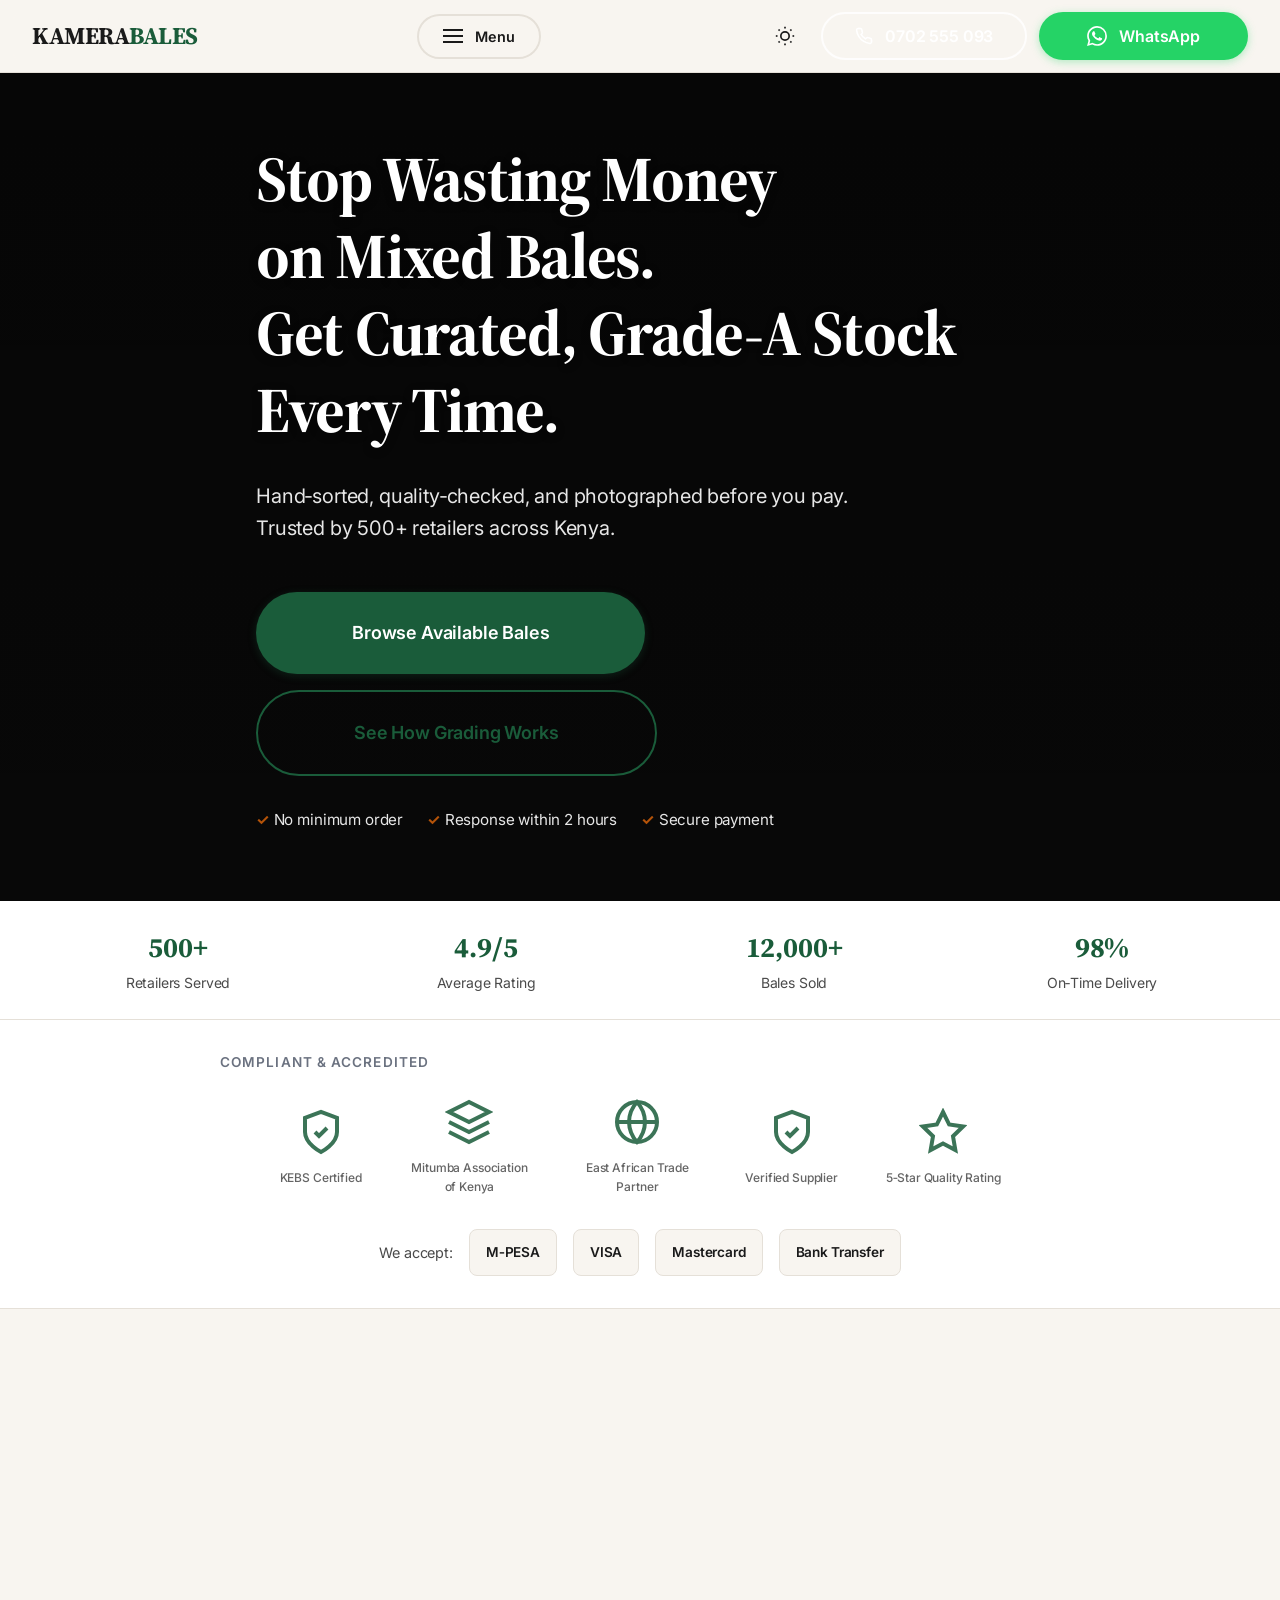
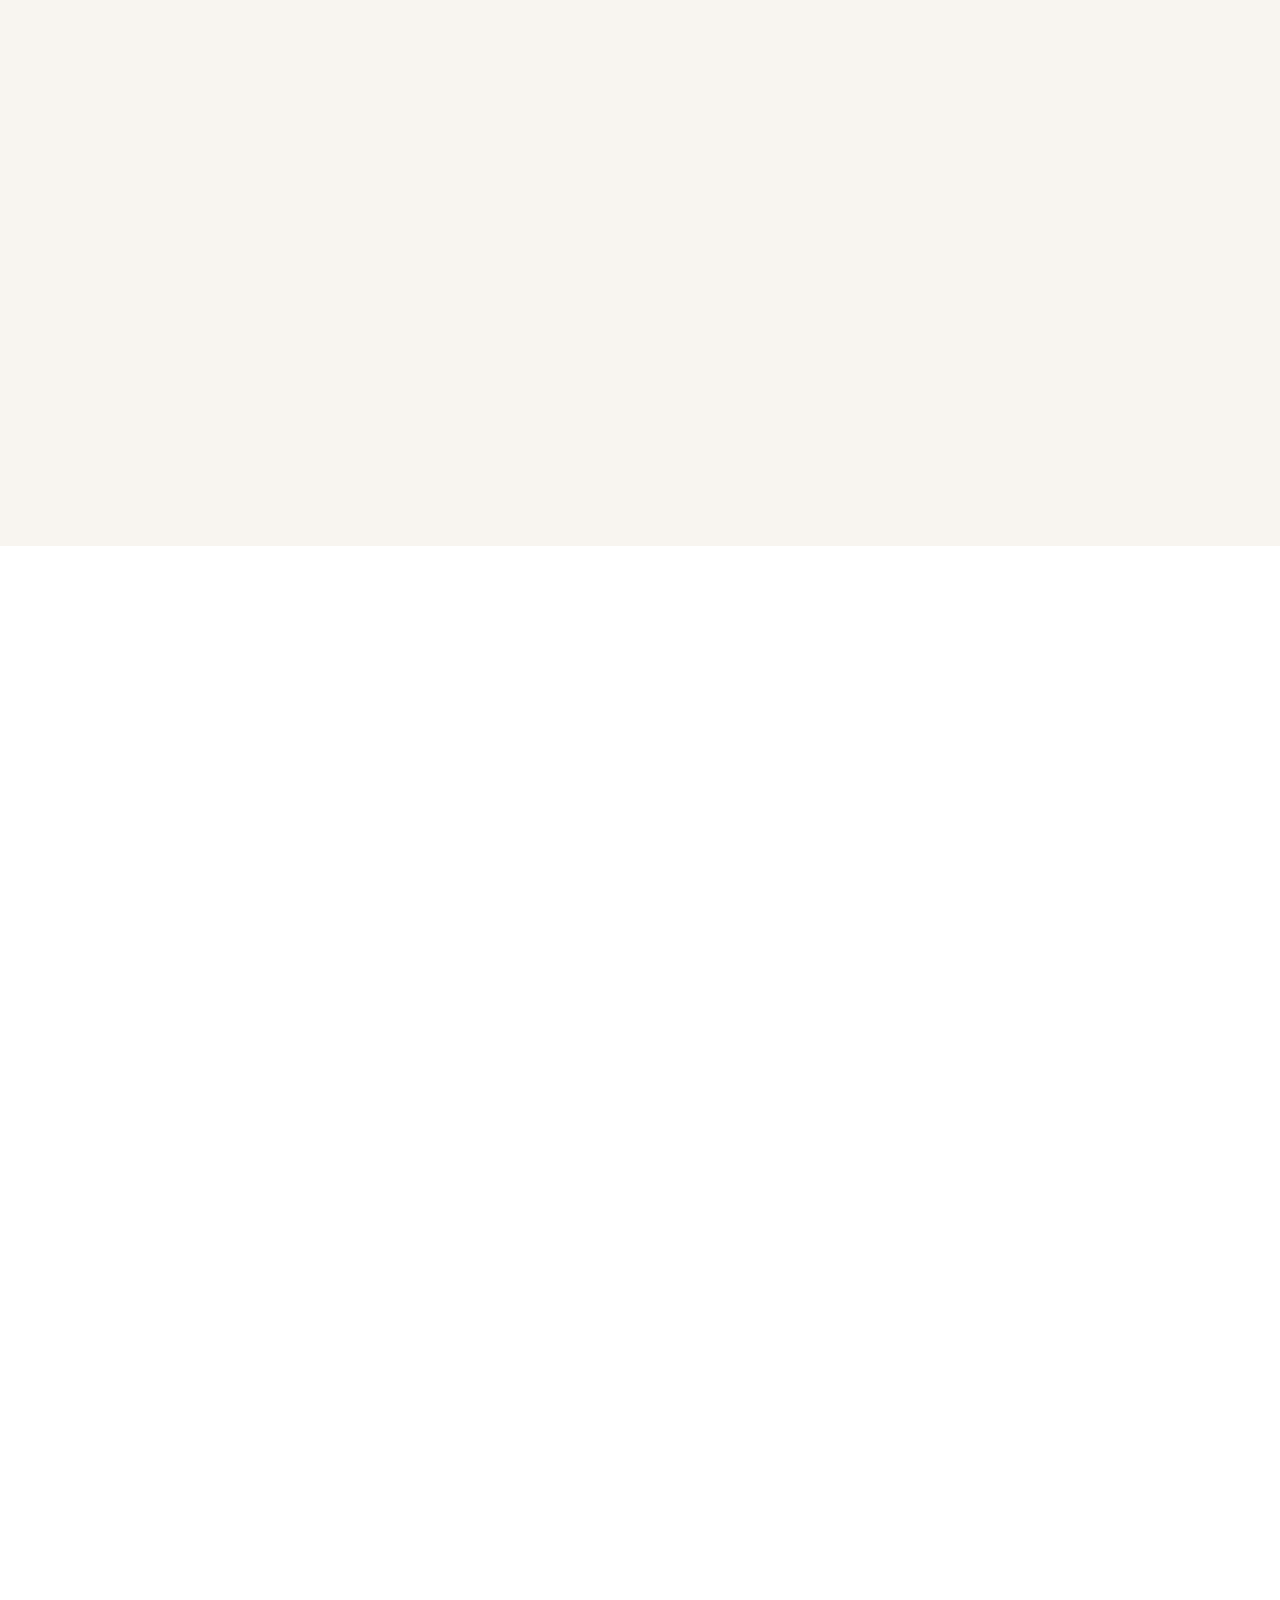
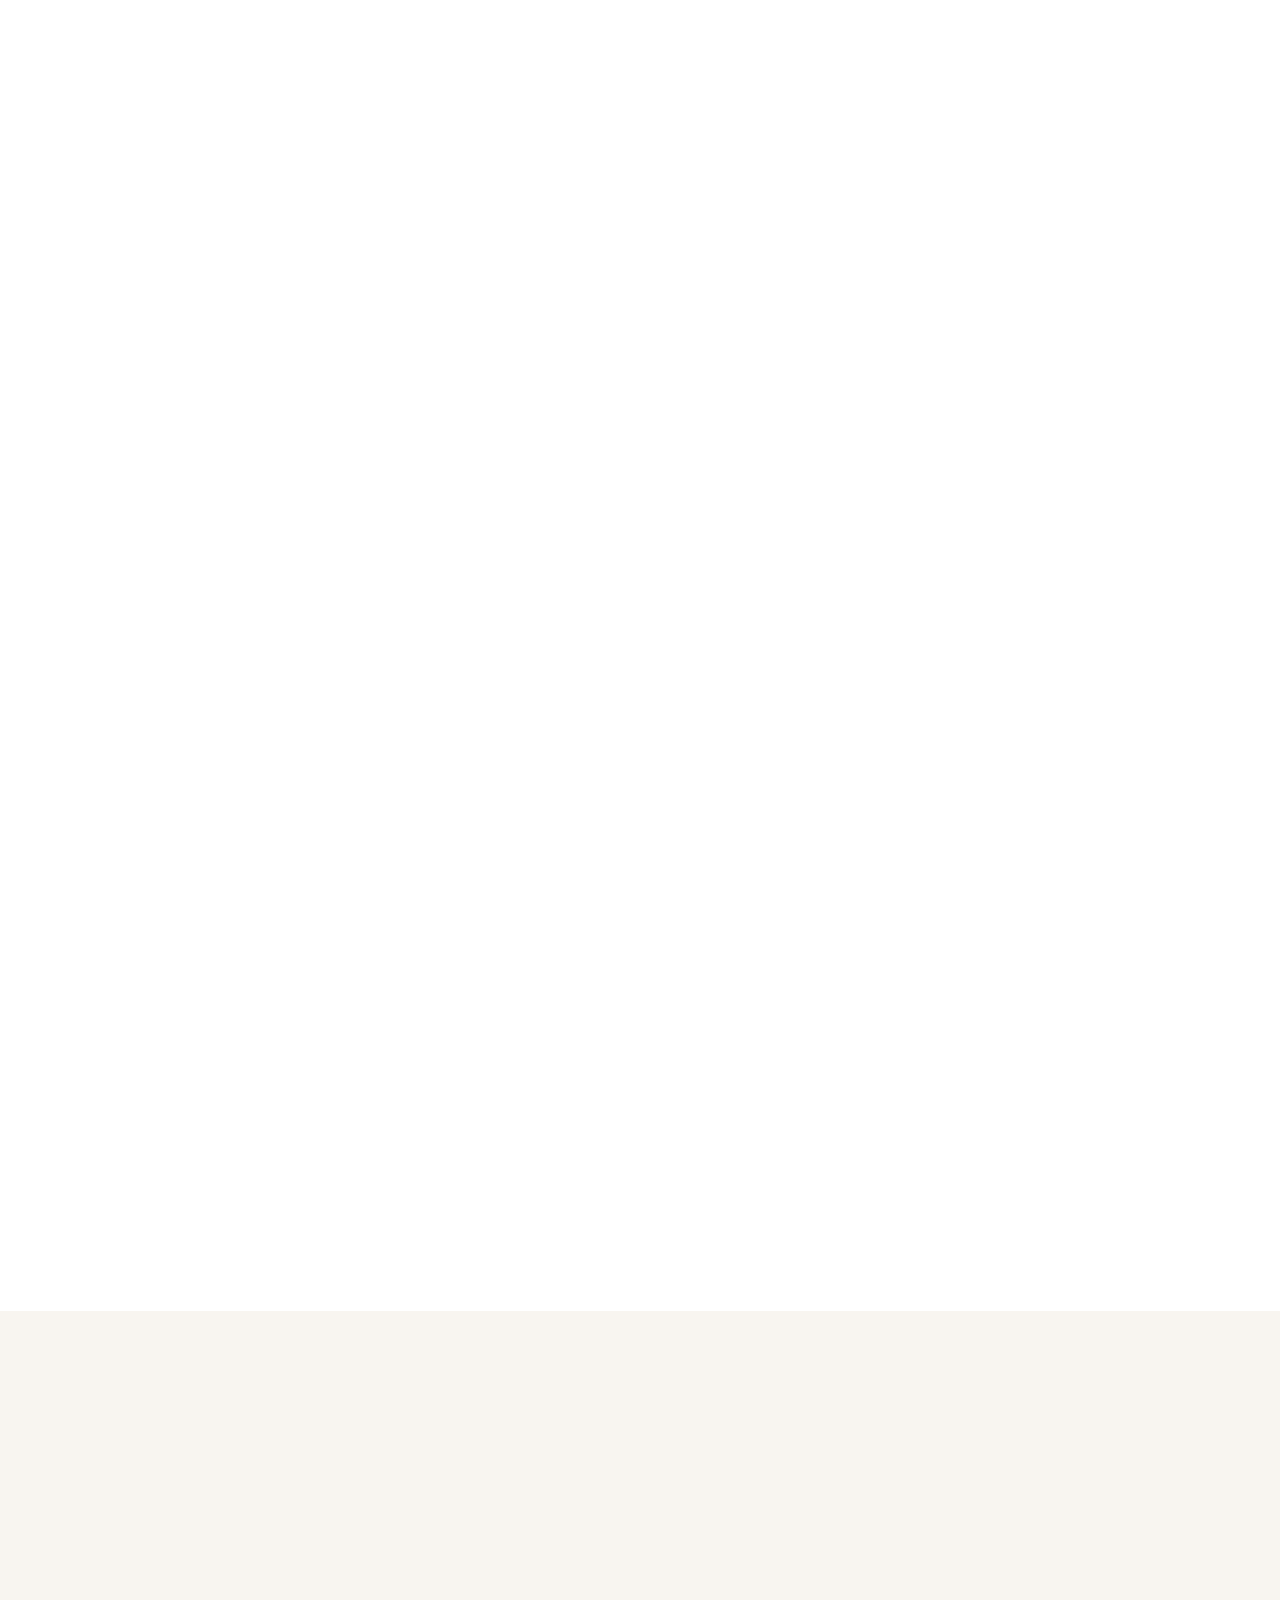
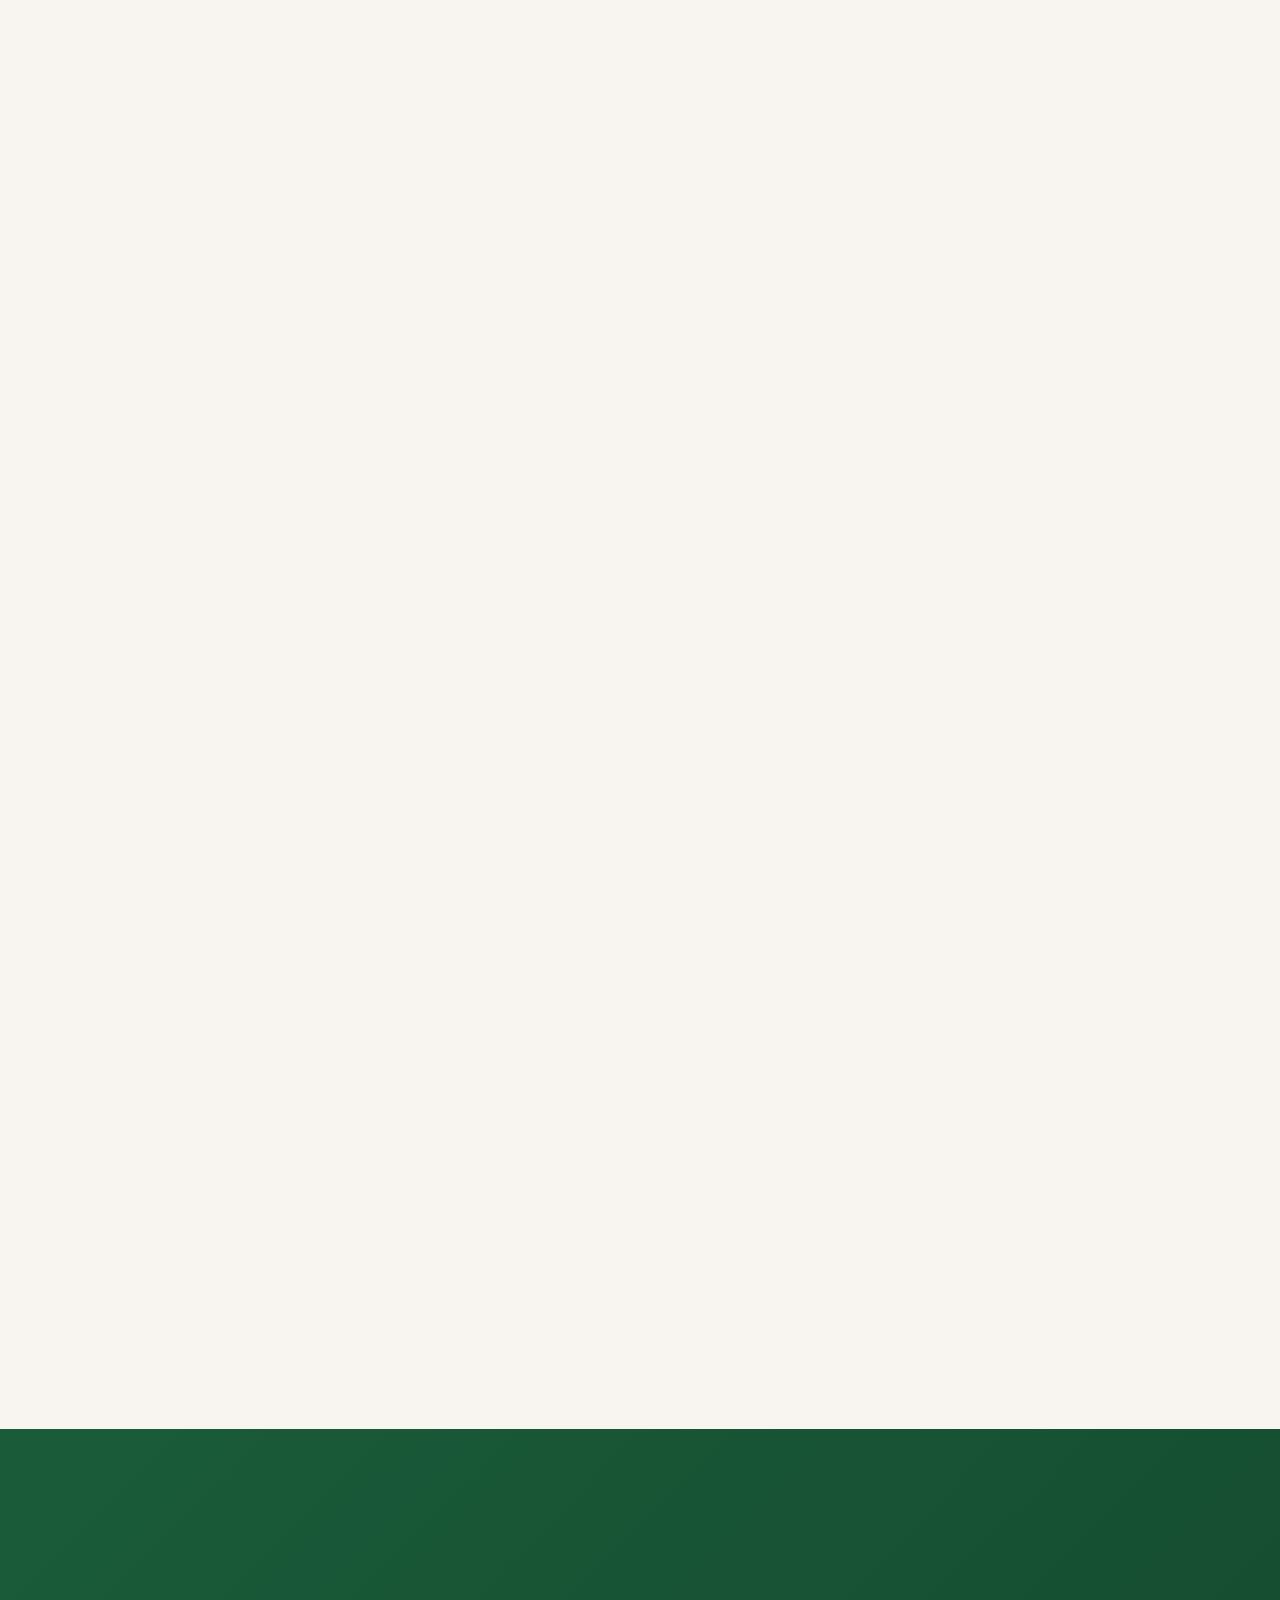
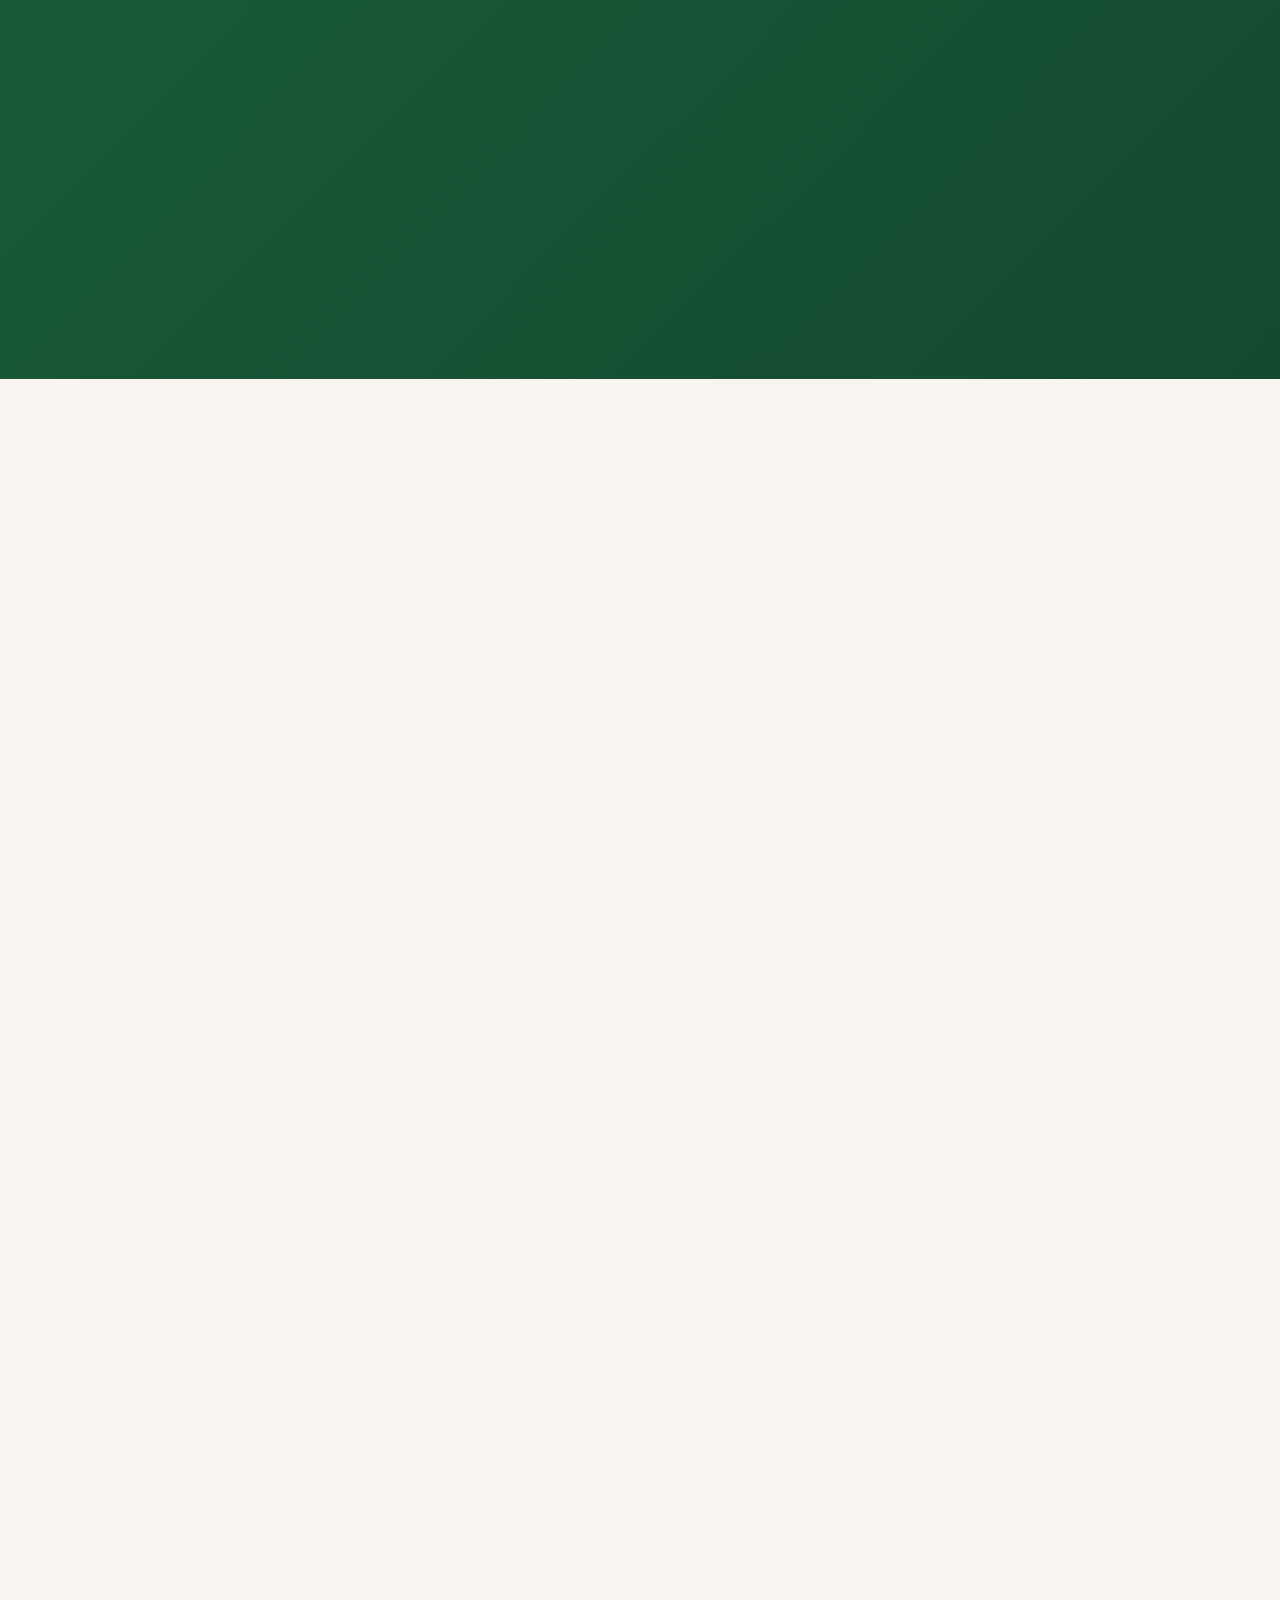
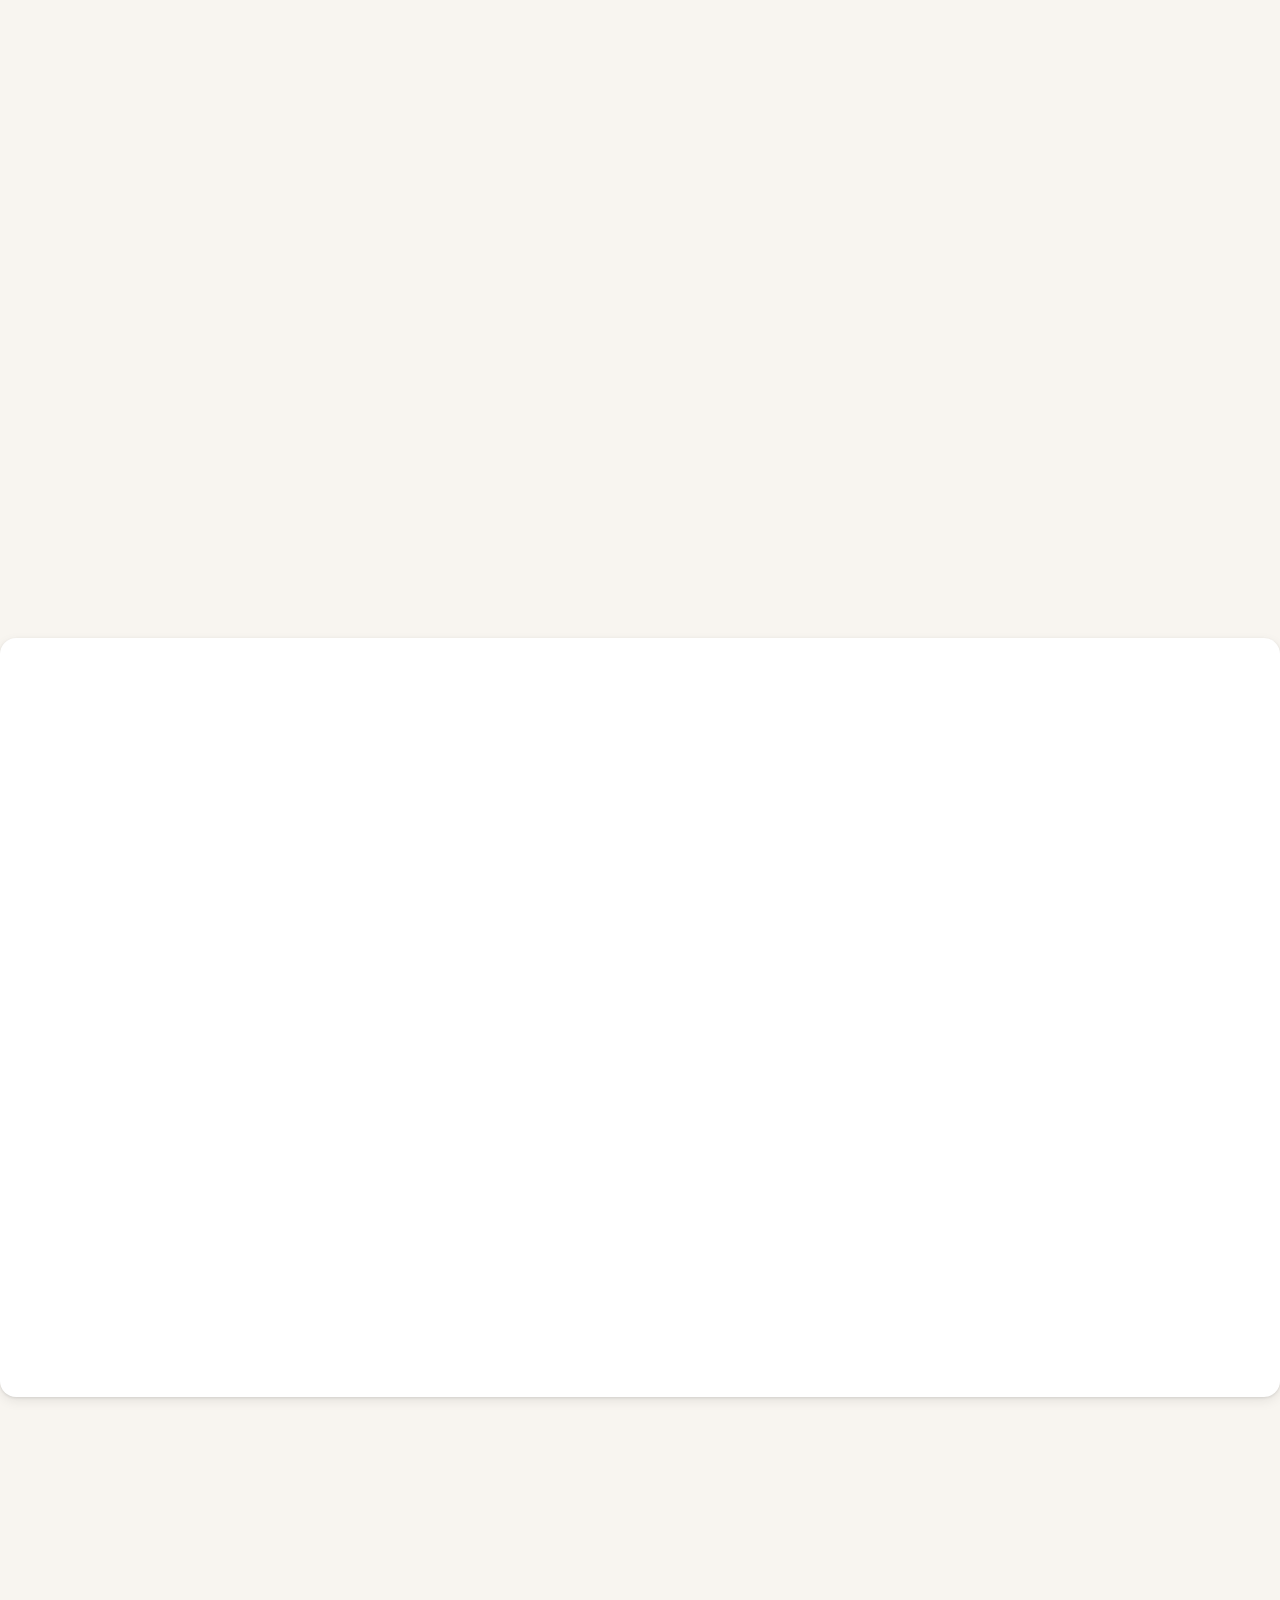
==== commit abe07b00: "Add files via upload" ====
--- a/index.html
+++ b/index.html
@@ -1,3 +1,4 @@
+
 <!DOCTYPE html>
 <html lang="en">
 <head>
@@ -225,9 +226,9 @@
 
                 <div class="bale-cards-grid">
                     <!-- WOMEN'S BALE CARD -->
-                    <article class="bale-card" data-category="womens" data-grade="A B Premium" data-price="18000" data-search="womens bales women mitumba clothing" data-title="Women's Bales" data-description="High-quality women's clothing including dresses, tops, jeans, and more. Sorted by hand." data-full-image="https://images.unsplash.com/photo-1434389677669-e08b4cac3105?auto=format&fit=crop&w=1200&q=80">
+                    <article class="bale-card" data-category="womens" data-grade="A B Premium" data-price="18000" data-search="womens bales women mitumba clothing" data-title="Women's Bales" data-description="High-quality women's clothing including dresses, tops, jeans, and more. Sorted by hand." data-full-image="https://i.ibb.co/TD7nPzLK/1788341700076.png">
                         <div class="bale-image">
-                            <img src="https://images.unsplash.com/photo-1434389677669-e08b4cac3105?auto=format&fit=crop&w=800&q=80" srcset="https://images.unsplash.com/photo-1434389677669-e08b4cac3105?auto=format&fit=crop&w=400&q=60 400w, https://images.unsplash.com/photo-1434389677669-e08b4cac3105?auto=format&fit=crop&w=800&q=80 800w, https://images.unsplash.com/photo-1434389677669-e08b4cac3105?auto=format&fit=crop&w=1200&q=80 1200w" sizes="(min-width: 1280px) 25vw, (min-width: 1024px) 33vw, (min-width: 640px) 50vw, 100vw" alt="Folded stack of women's mitumba clothing – Grade A bales" width="800" height="600" loading="lazy" fetchpriority="low" decoding="async">
+                            <img src="https://i.ibb.co/TD7nPzLK/1788341700076.png" alt="Women's Bales" width="800" height="600" loading="lazy" fetchpriority="low" decoding="async">
                             <span class="bale-tag">Bestseller</span>
                         </div>
                         <div class="bale-info">
@@ -243,9 +244,9 @@
                     </article>
 
                     <!-- MEN'S BALE CARD -->
-                    <article class="bale-card" data-category="mens" data-grade="A B Premium" data-price="18000" data-search="mens bales men mitumba clothing" data-title="Men's Bales" data-description="Curated men's clothing: shirts, jeans, jackets, and more. All items are quality-checked." data-full-image="https://images.unsplash.com/photo-1516257984-b1b4d707412e?auto=format&fit=crop&w=1200&q=80">
+                    <article class="bale-card" data-category="mens" data-grade="A B Premium" data-price="18000" data-search="mens bales men mitumba clothing" data-title="Men's Bales" data-description="Curated men's clothing: shirts, jeans, jackets, and more. All items are quality-checked." data-full-image="https://i.ibb.co/TMj08XJ8/1788341429496.png">
                         <div class="bale-image">
-                            <img src="https://images.unsplash.com/photo-1516257984-b1b4d707412e?auto=format&fit=crop&w=800&q=80" srcset="https://images.unsplash.com/photo-1516257984-b1b4d707412e?auto=format&fit=crop&w=400&q=60 400w, https://images.unsplash.com/photo-1516257984-b1b4d707412e?auto=format&fit=crop&w=800&q=80 800w, https://images.unsplash.com/photo-1516257984-b1b4d707412e?auto=format&fit=crop&w=1200&q=80 1200w" sizes="(min-width: 1280px) 25vw, (min-width: 1024px) 33vw, (min-width: 640px) 50vw, 100vw" alt="Denim and shirts in men's mitumba bale – Grade A" width="800" height="600" loading="lazy" fetchpriority="low" decoding="async">
+                            <img src="https://i.ibb.co/TMj08XJ8/1788341429496.png" alt="Men's Bales" width="800" height="600" loading="lazy" fetchpriority="low" decoding="async">
                         </div>
                         <div class="bale-info">
                             <h3>Men’s Bales</h3>
@@ -260,9 +261,9 @@
                     </article>
 
                     <!-- CHILDREN'S BALE CARD -->
-                    <article class="bale-card" data-category="childrens" data-grade="A B Premium" data-price="15000" data-search="childrens bales kids mitumba clothing" data-title="Children's Bales" data-description="Bright, comfortable clothing for kids of all ages. Great for resellers targeting families." data-full-image="https://images.unsplash.com/photo-1503944583220-79d8926ad5e2?auto=format&fit=crop&w=1200&q=80">
+                    <article class="bale-card" data-category="childrens" data-grade="A B Premium" data-price="15000" data-search="childrens bales kids mitumba clothing" data-title="Children's Bales" data-description="Bright, comfortable clothing for kids of all ages. Great for resellers targeting families." data-full-image="https://i.ibb.co/j9YGT7tF/1788341617410.png">
                         <div class="bale-image">
-                            <img src="https://images.unsplash.com/photo-1503944583220-79d8926ad5e2?auto=format&fit=crop&w=800&q=80" srcset="https://images.unsplash.com/photo-1503944583220-79d8926ad5e2?auto=format&fit=crop&w=400&q=60 400w, https://images.unsplash.com/photo-1503944583220-79d8926ad5e2?auto=format&fit=crop&w=800&q=80 800w, https://images.unsplash.com/photo-1503944583220-79d8926ad5e2?auto=format&fit=crop&w=1200&q=80 1200w" sizes="(min-width: 1280px) 25vw, (min-width: 1024px) 33vw, (min-width: 640px) 50vw, 100vw" alt="Colorful children's clothing stack – Grade A bale" width="800" height="600" loading="lazy" fetchpriority="low" decoding="async">
+                            <img src="https://i.ibb.co/j9YGT7tF/1788341617410.png" alt="Children's Bales" width="800" height="600" loading="lazy" fetchpriority="low" decoding="async">
                         </div>
                         <div class="bale-info">
                             <h3>Children’s Bales</h3>
@@ -295,9 +296,9 @@
                     </article>
 
                     <!-- SHOES & ACCESSORIES BALE CARD -->
-                    <article class="bale-card" data-category="shoes" data-grade="A B Premium" data-price="20000" data-search="shoes accessories bales footwear bags belts" data-title="Shoes & Accessories" data-description="Shoes, bags, belts, and more. Perfect for complementing clothing stock." data-full-image="https://images.unsplash.com/photo-1560769629-975ec94e6a86?auto=format&fit=crop&w=1200&q=80">
+                    <article class="bale-card" data-category="shoes" data-grade="A B Premium" data-price="20000" data-search="shoes accessories bales footwear bags belts" data-title="Shoes & Accessories" data-description="Shoes, bags, belts, and more. Perfect for complementing clothing stock." data-full-image="https://i.ibb.co/WW4mkTVc/1788341528280.png">
                         <div class="bale-image">
-                            <img src="https://images.unsplash.com/photo-1560769629-975ec94e6a86?auto=format&fit=crop&w=800&q=80" srcset="https://images.unsplash.com/photo-1560769629-975ec94e6a86?auto=format&fit=crop&w=400&q=60 400w, https://images.unsplash.com/photo-1560769629-975ec94e6a86?auto=format&fit=crop&w=800&q=80 800w, https://images.unsplash.com/photo-1560769629-975ec94e6a86?auto=format&fit=crop&w=1200&q=80 1200w" sizes="(min-width: 1280px) 25vw, (min-width: 1024px) 33vw, (min-width: 640px) 50vw, 100vw" alt="Assorted shoes and accessories – Grade A bale" width="800" height="600" loading="lazy" fetchpriority="low" decoding="async">
+                            <img src="https://i.ibb.co/WW4mkTVc/1788341528280.png" alt="Shoes and Accessories" width="800" height="600" loading="lazy" fetchpriority="low" decoding="async">
                         </div>
                         <div class="bale-info">
                             <h3>Shoes & Accessories</h3>
@@ -602,4 +603,4 @@
 
     <script src="script.js" defer></script>
 </body>
-</html>+</html>
--- a/styles.css
+++ b/styles.css
@@ -1983,8 +1983,8 @@
 /* ---------- BACK TO TOP ---------- */
 .back-to-top {
     position: fixed;
-    bottom: var(--space-md);
-    right: var(--space-md);
+    bottom: 24px;
+    right: 24px;
     width: 48px;
     height: 48px;
     background: var(--color-primary);
@@ -2384,4 +2384,19 @@
     .floating-whatsapp {
         display: none !important;
     }
+}
+/* Desktop */
+@media (min-width: 769px) {
+    .back-to-top {
+        bottom: 90px;
+        right: 24px;
+    }
+}
+
+/* Mobile */
+@media (max-width: 768px) {
+    .back-to-top {
+        bottom: 160px;
+        right: 12px;
+    }
 }
--- a/styles.css
+++ b/styles.css
@@ -1983,8 +1983,8 @@
 /* ---------- BACK TO TOP ---------- */
 .back-to-top {
     position: fixed;
-    bottom: var(--space-md);
-    right: var(--space-md);
+    bottom: 24px;
+    right: 24px;
     width: 48px;
     height: 48px;
     background: var(--color-primary);
@@ -2384,4 +2384,19 @@
     .floating-whatsapp {
         display: none !important;
     }
+}
+/* Desktop */
+@media (min-width: 769px) {
+    .back-to-top {
+        bottom: 90px;
+        right: 24px;
+    }
+}
+
+/* Mobile */
+@media (max-width: 768px) {
+    .back-to-top {
+        bottom: 160px;
+        right: 12px;
+    }
 }
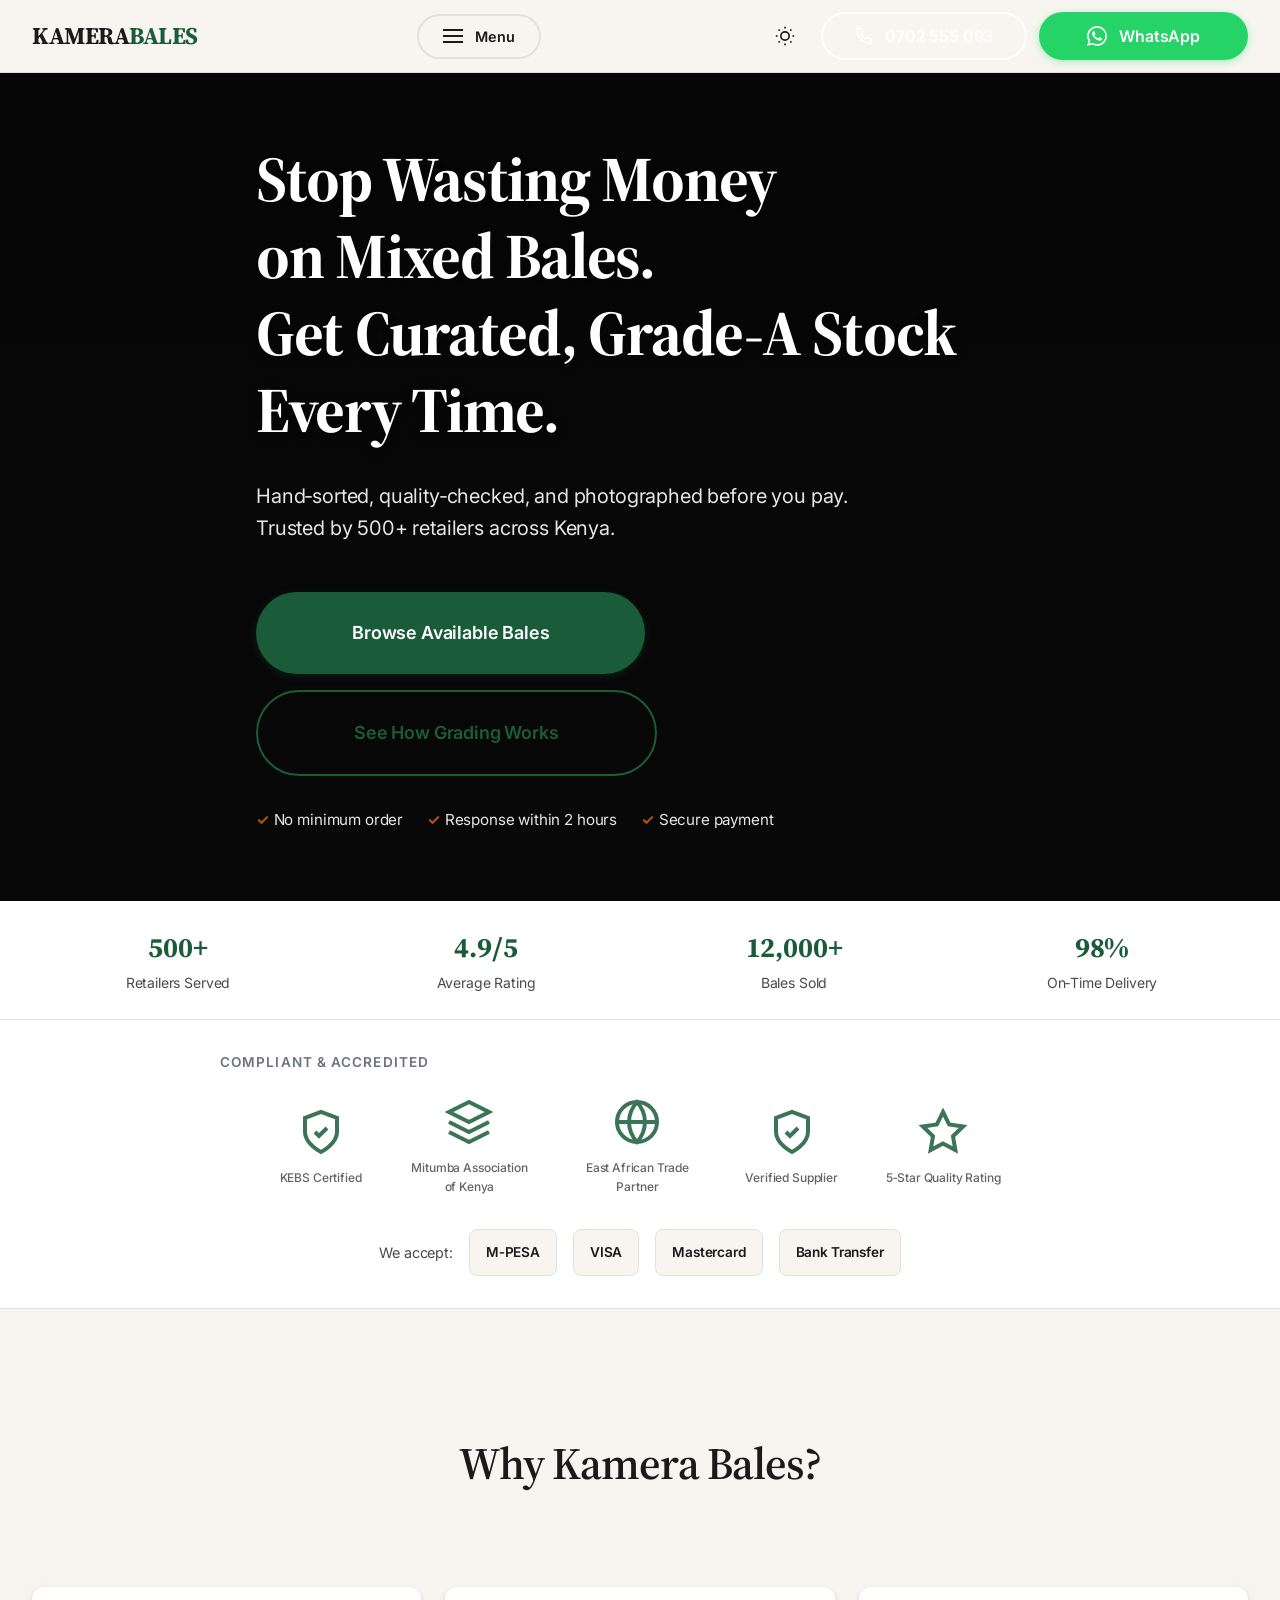
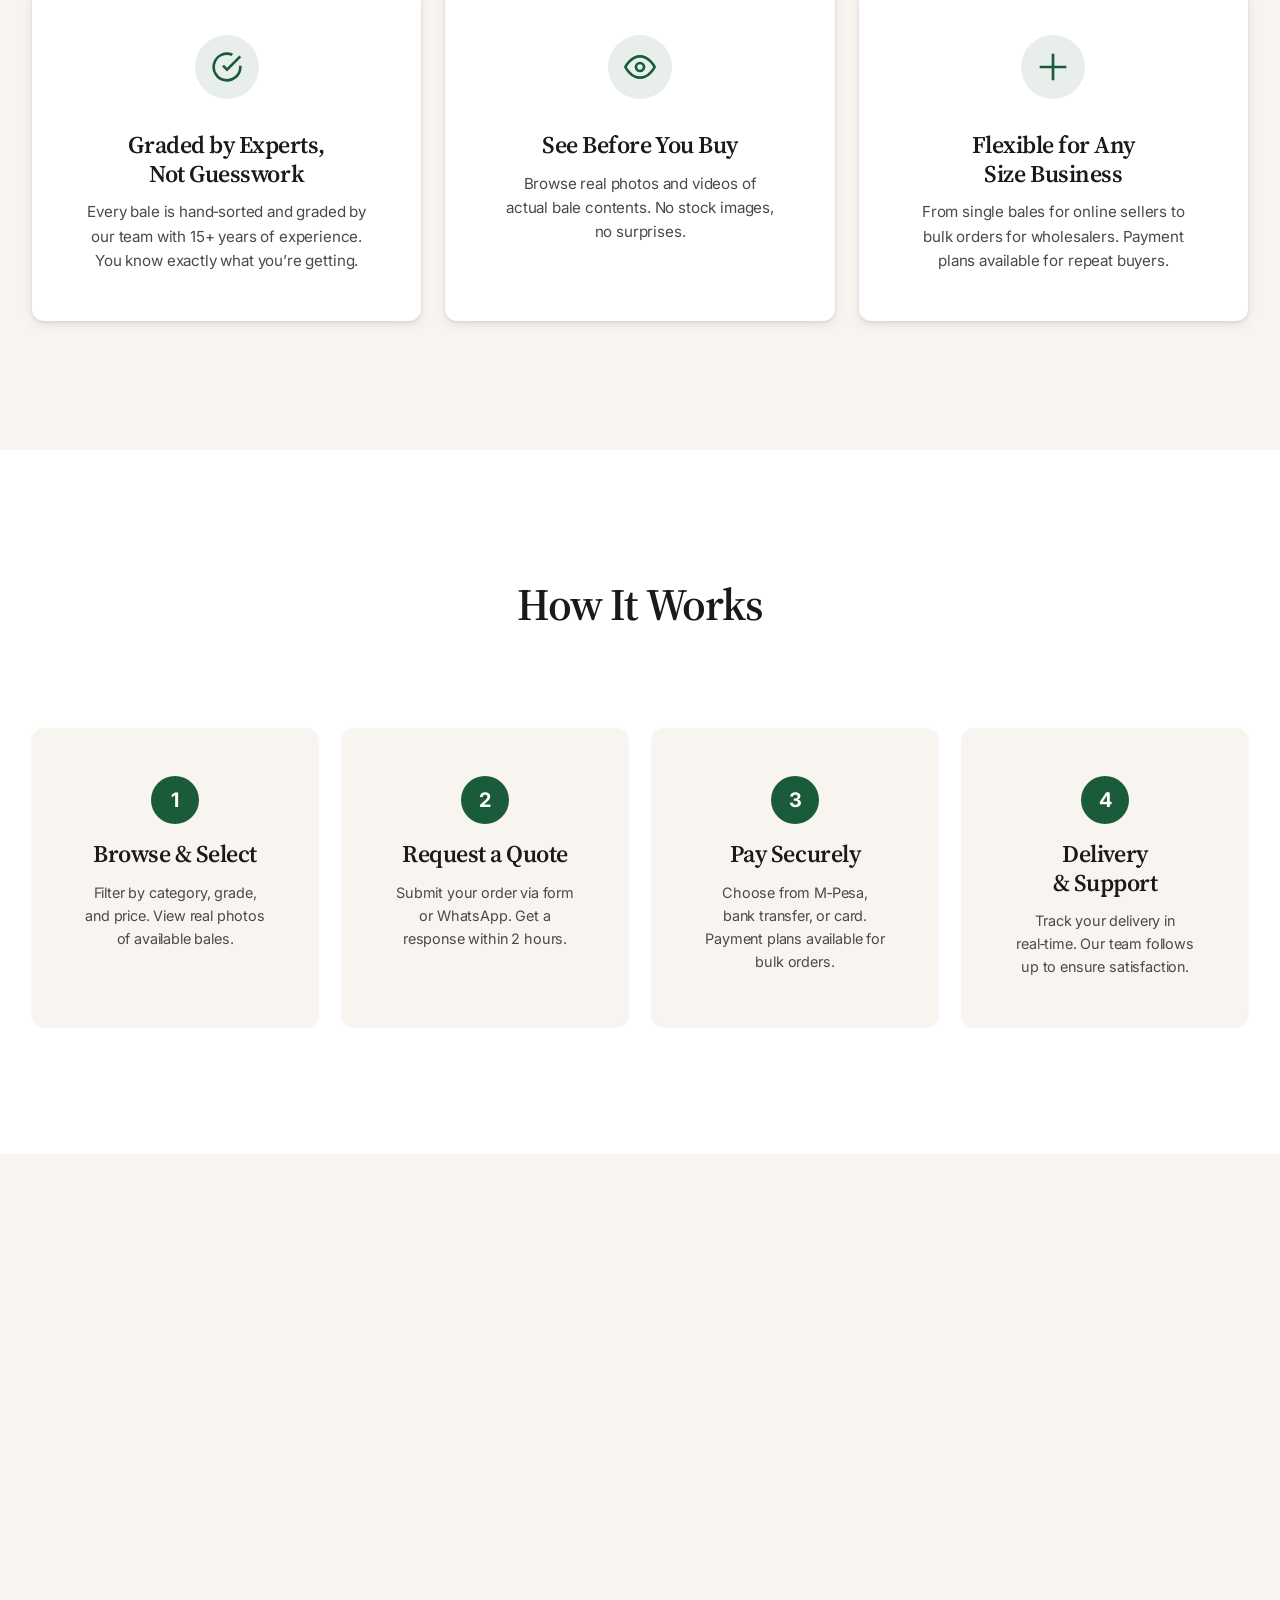
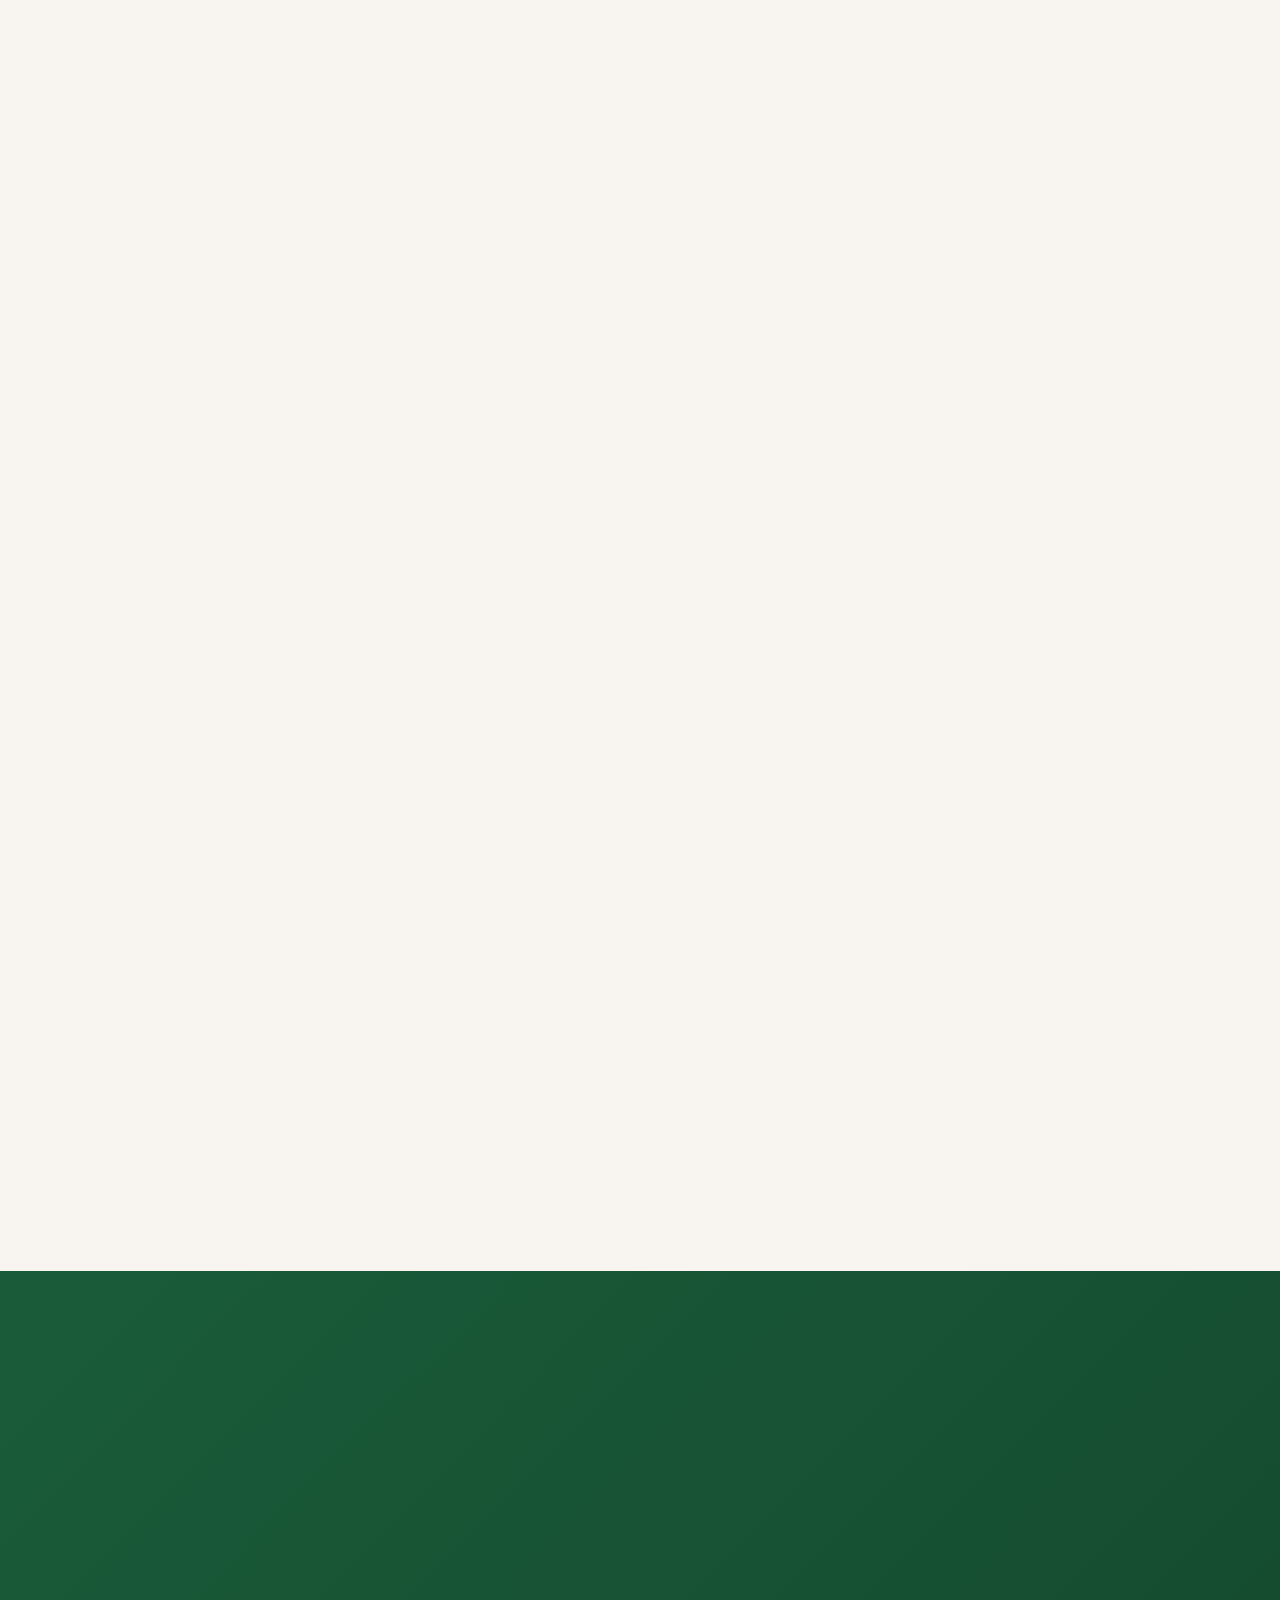
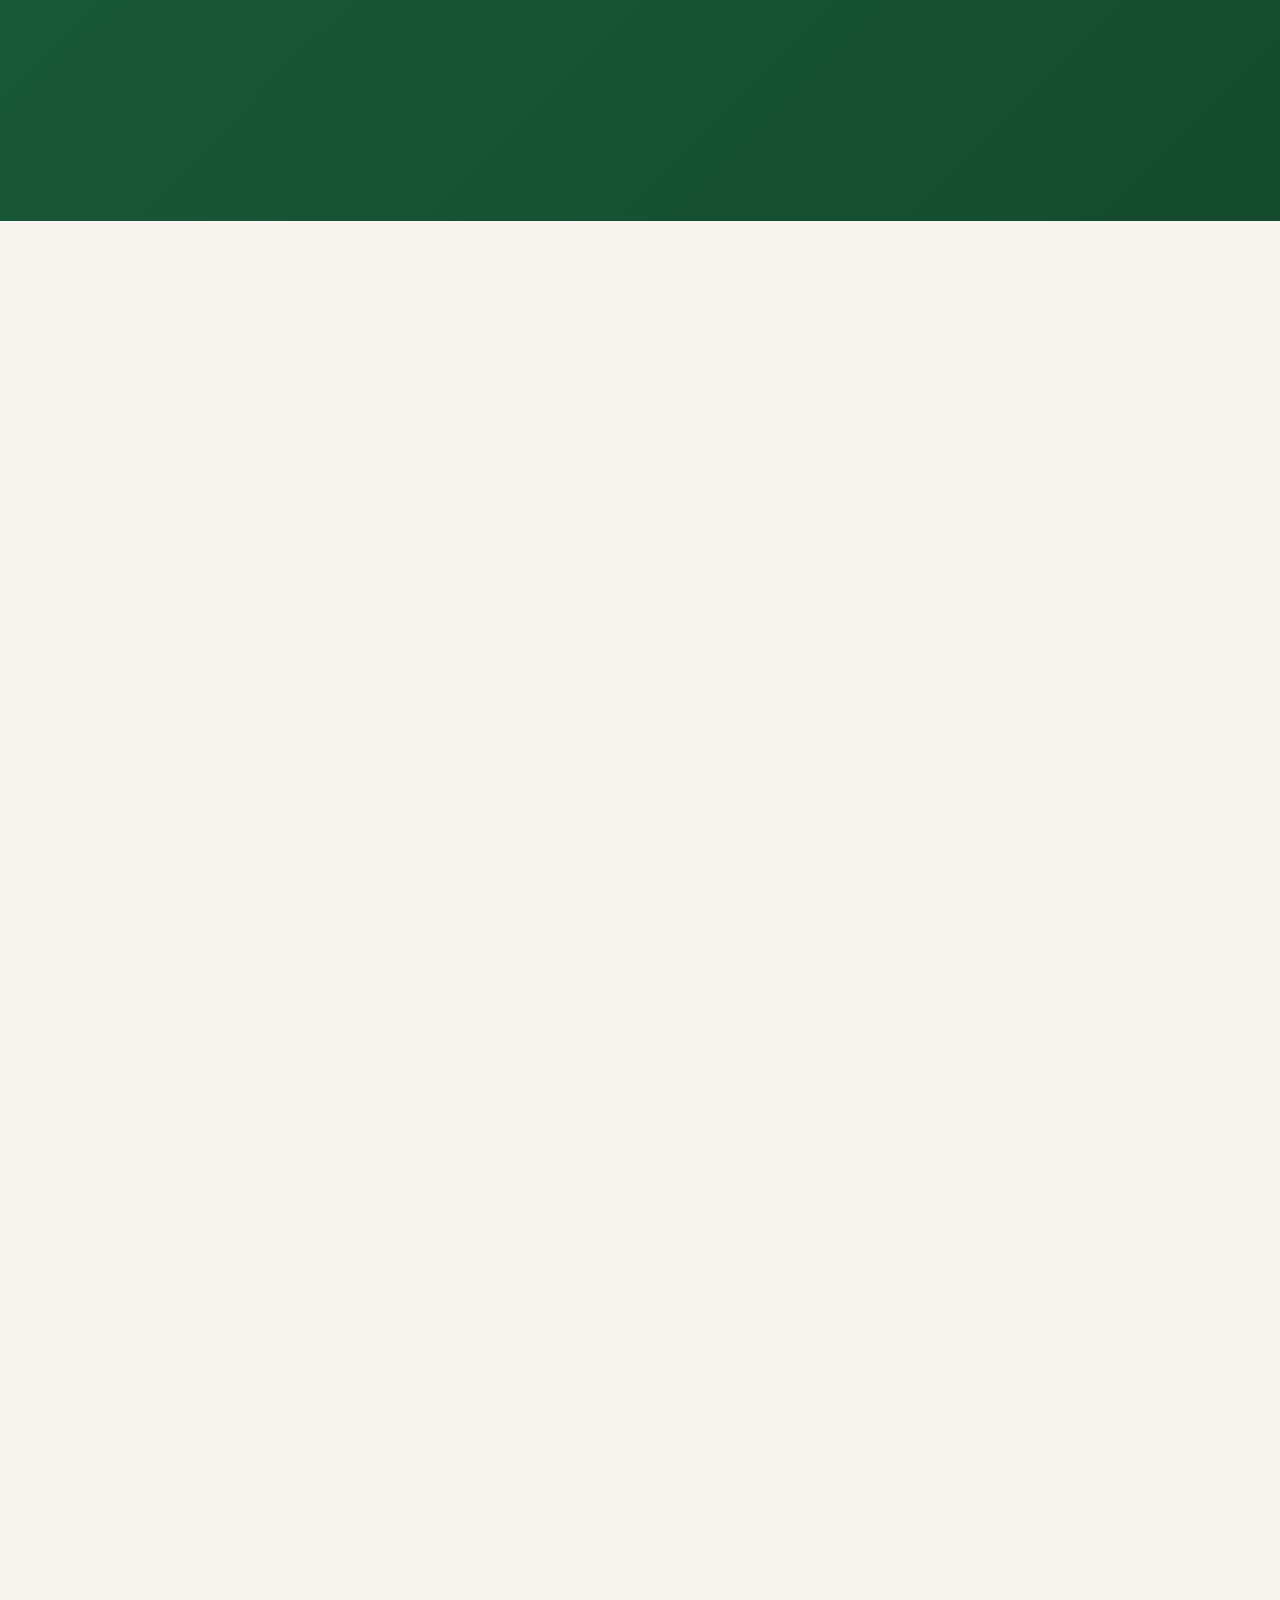
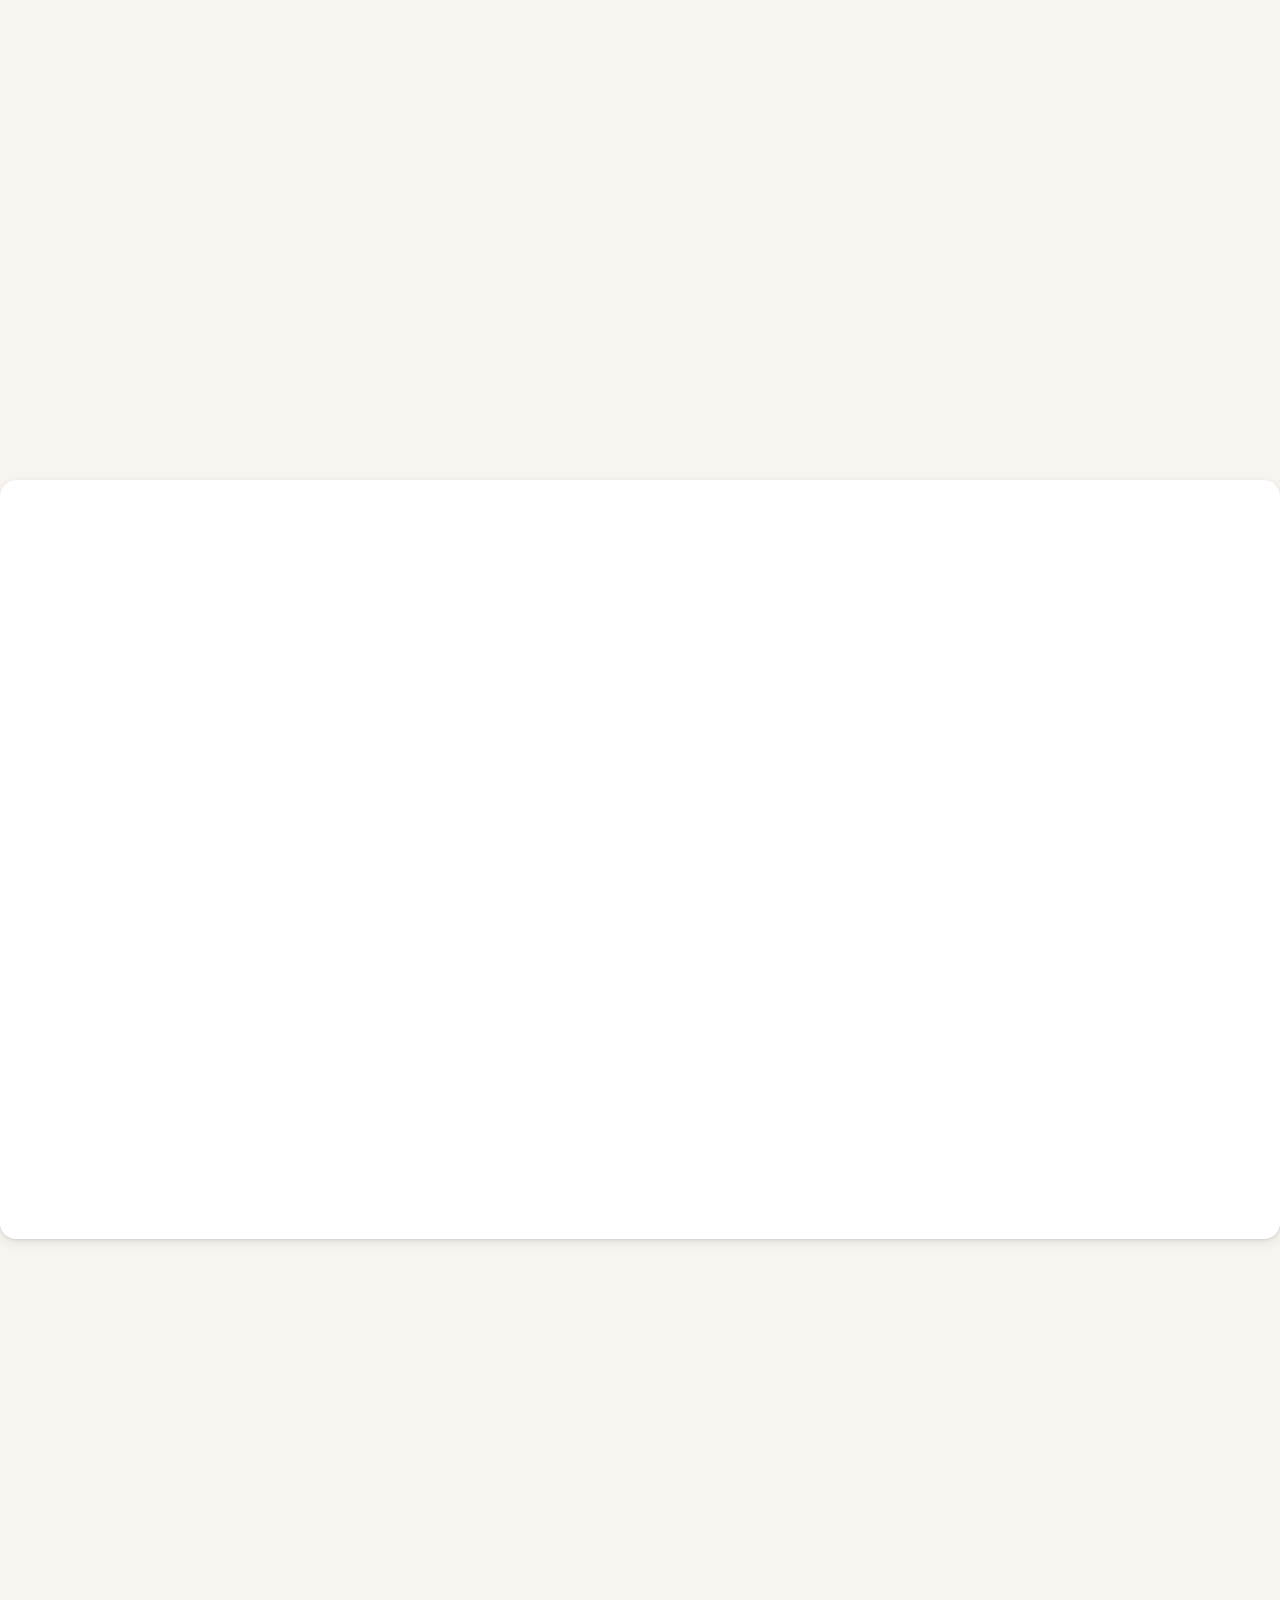
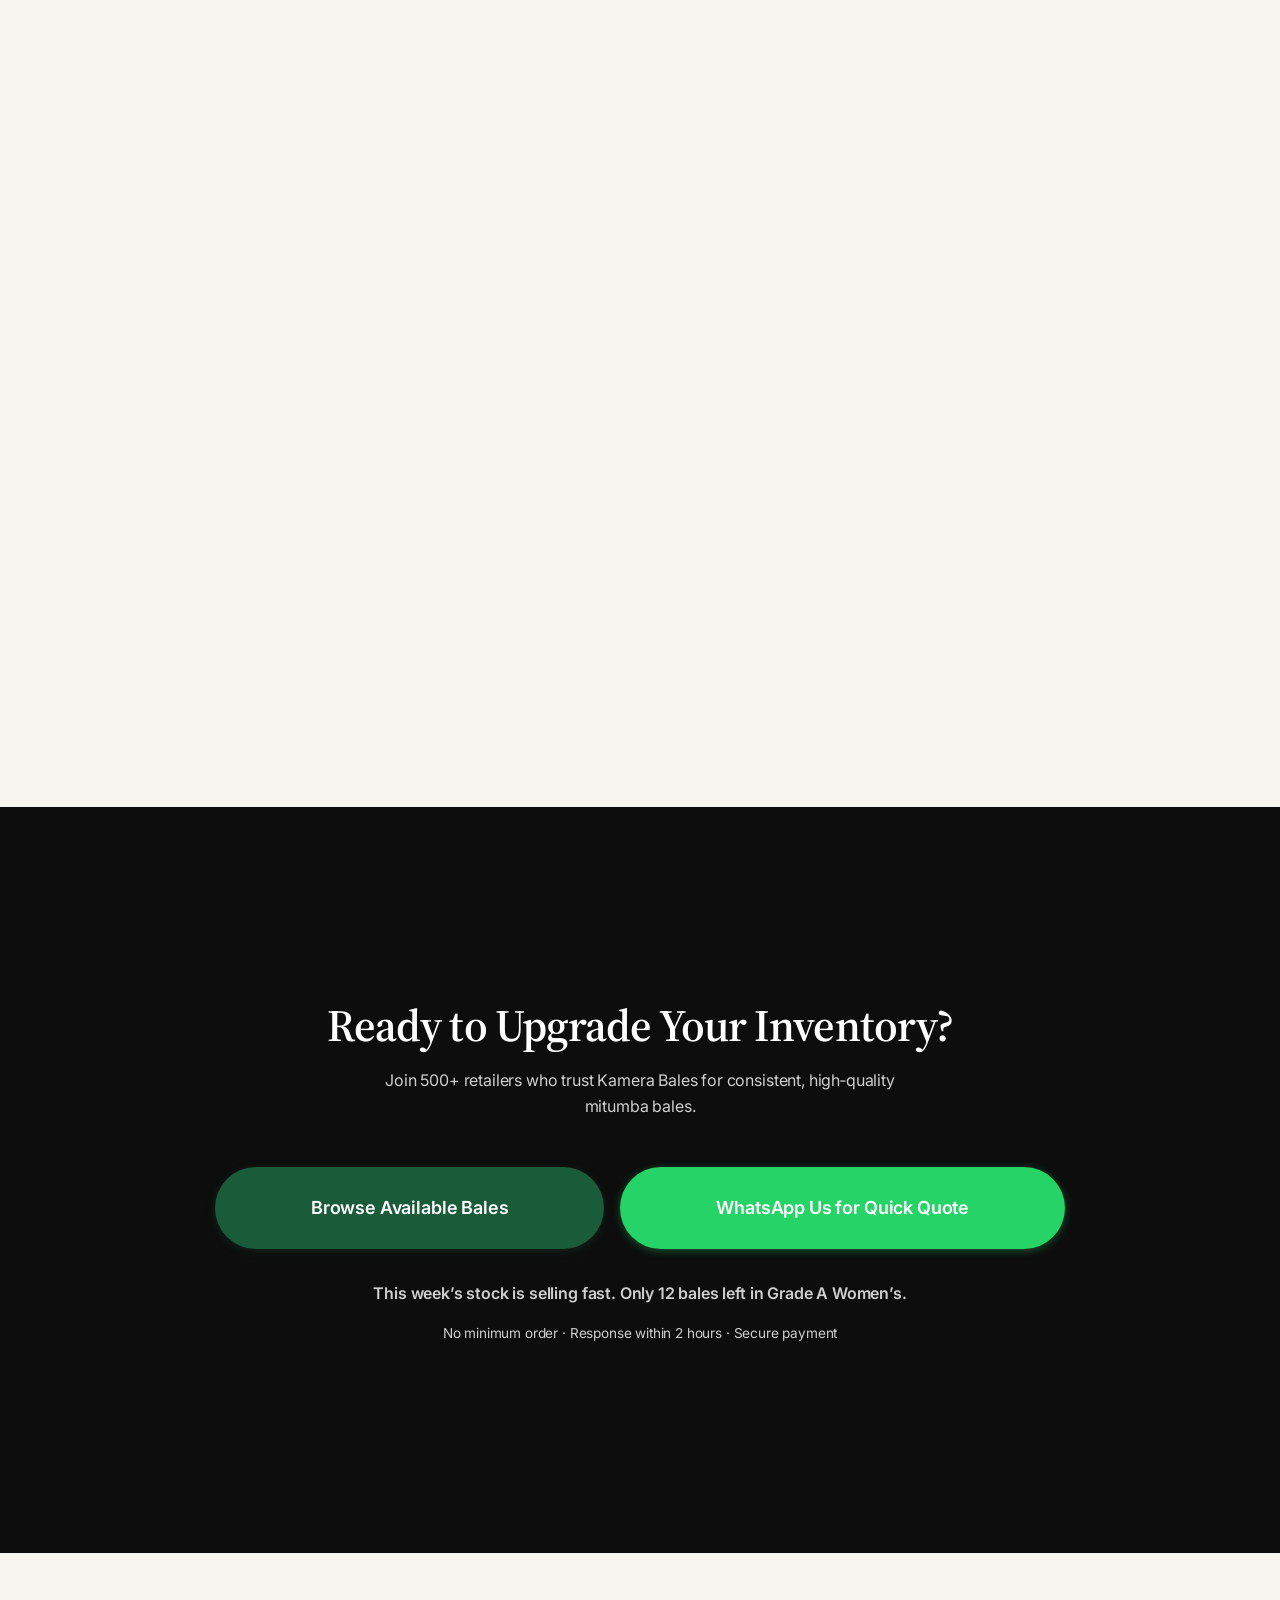
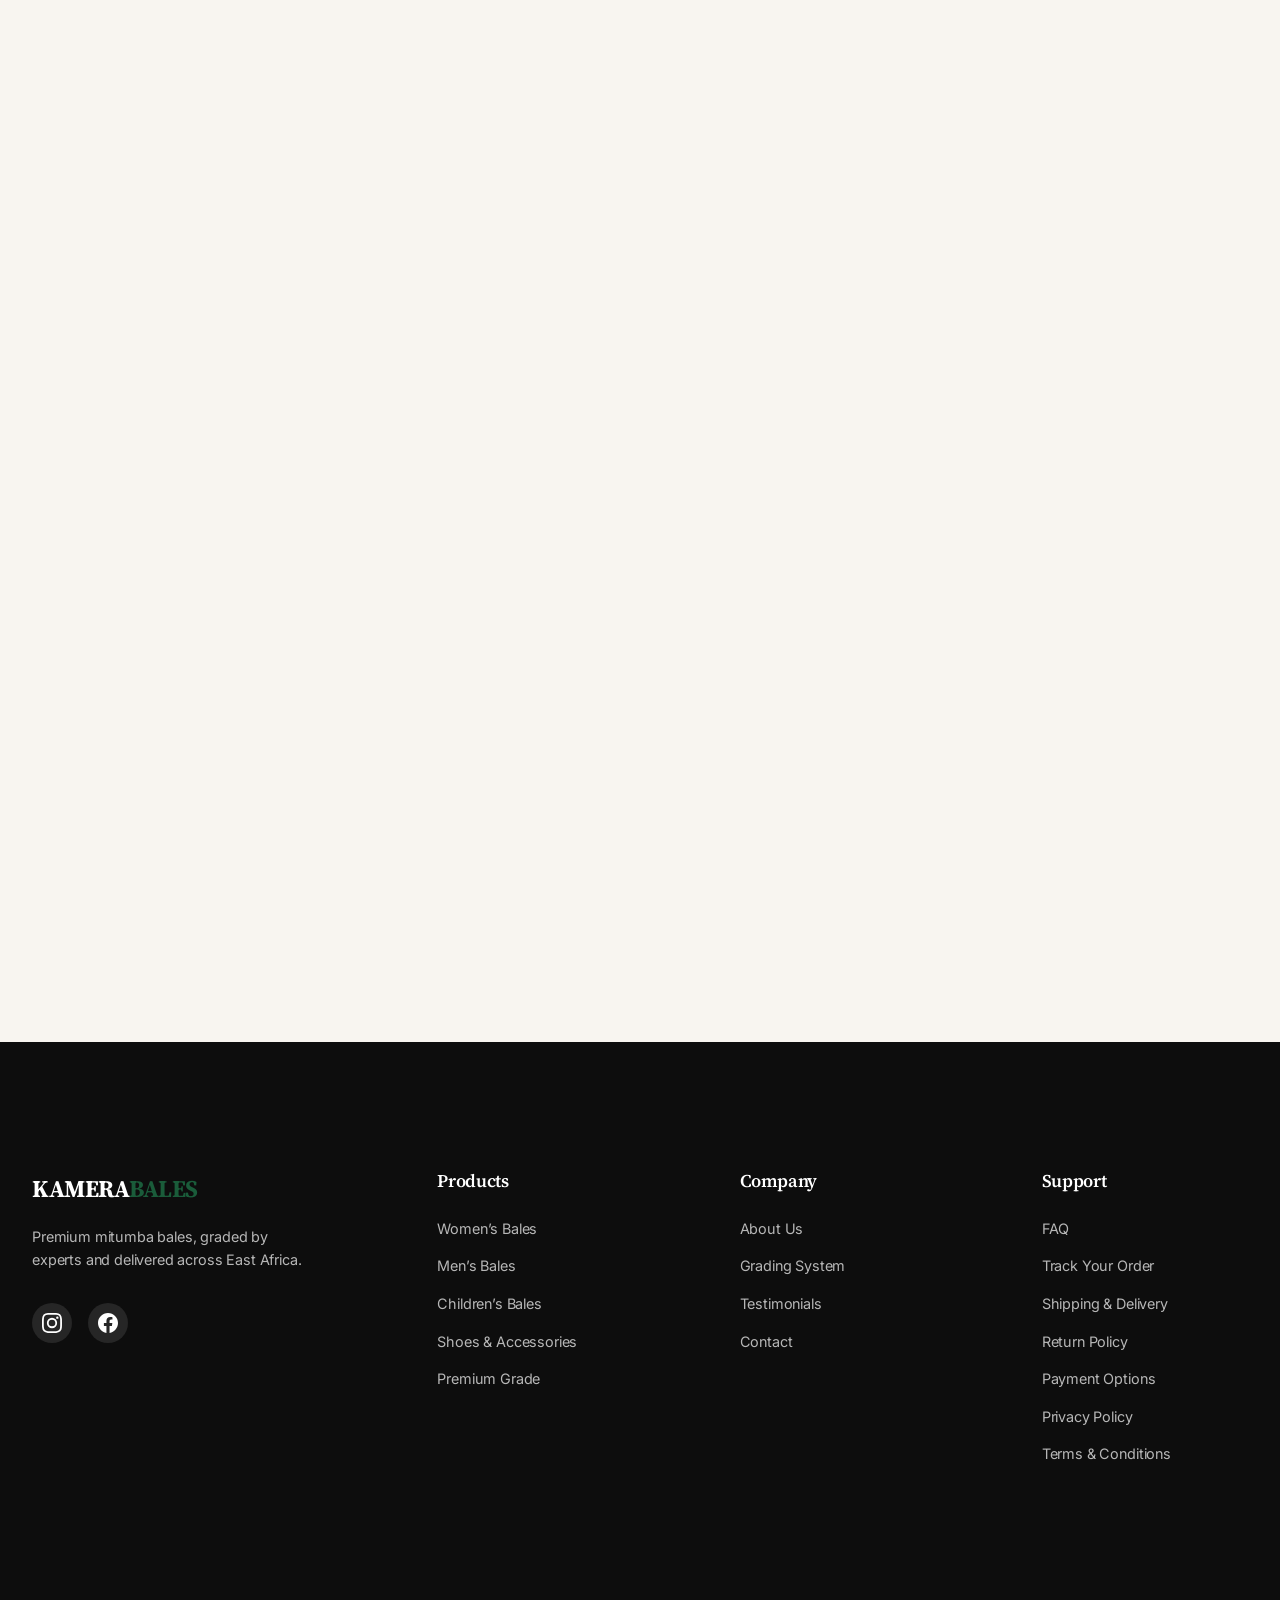
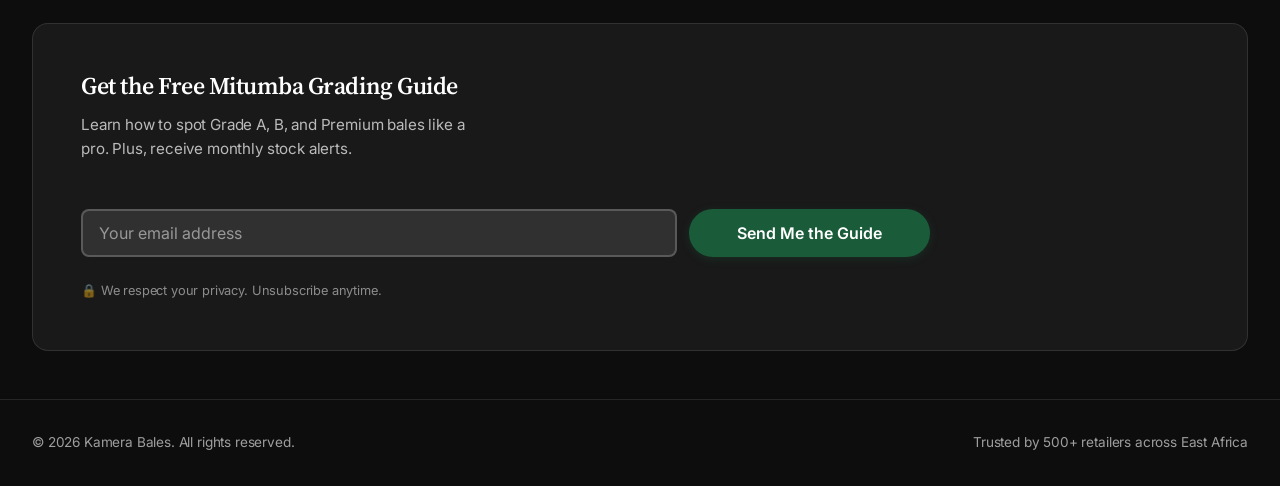
==== commit 525e6e56: "Add files via upload" ====
--- a/index.html
+++ b/index.html
@@ -1,4 +1,3 @@
-
 <!DOCTYPE html>
 <html lang="en">
 <head>
@@ -7,6 +6,13 @@
     <title>Kamera Bales — Premium Mitumba Wholesale | Graded & Delivered</title>
     <meta name="description" content="Kamera Bales supplies hand-graded mitumba bales to retailers across Kenya. Grade A, Premium, and bulk wholesale with real photos. Call/WhatsApp 0702555093.">
     <meta name="theme-color" content="#1A5C3A">
+
+    <!-- Open Graph Meta Tags -->
+    <meta property="og:title" content="Kamera Bales — Premium Mitumba Wholesale">
+    <meta property="og:description" content="Hand-graded mitumba bales for retailers across Kenya. Grade A, Premium, and bulk wholesale. See real photos before you buy.">
+    <meta property="og:image" content="https://i.ibb.co/TMj08XJ8/1788341429496.png">
+    <meta property="og:url" content="https://www.kamerabales.co.ke/">
+    <meta property="og:type" content="website">
 
     <link rel="preconnect" href="https://fonts.googleapis.com">
     <link rel="preconnect" href="https://fonts.gstatic.com" crossorigin>
@@ -603,4 +609,4 @@
 
     <script src="script.js" defer></script>
 </body>
-</html>
+</html>
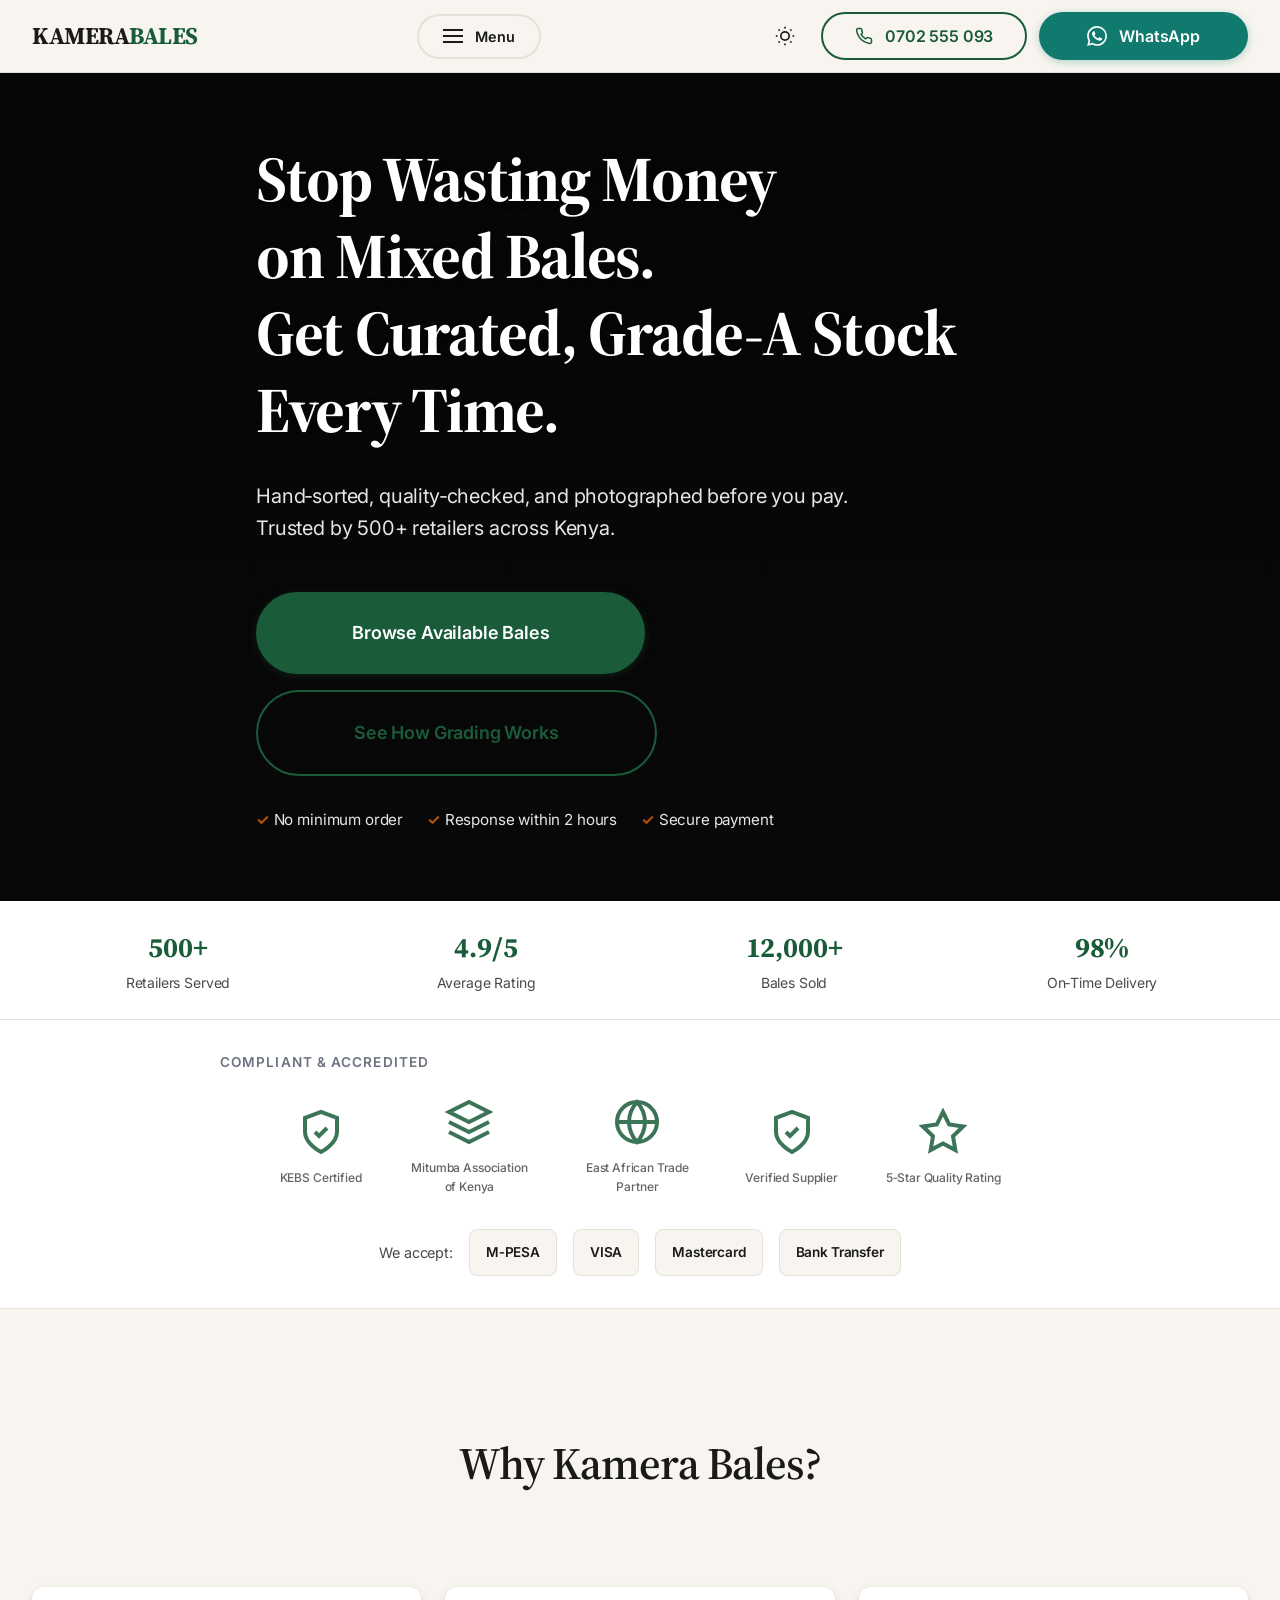
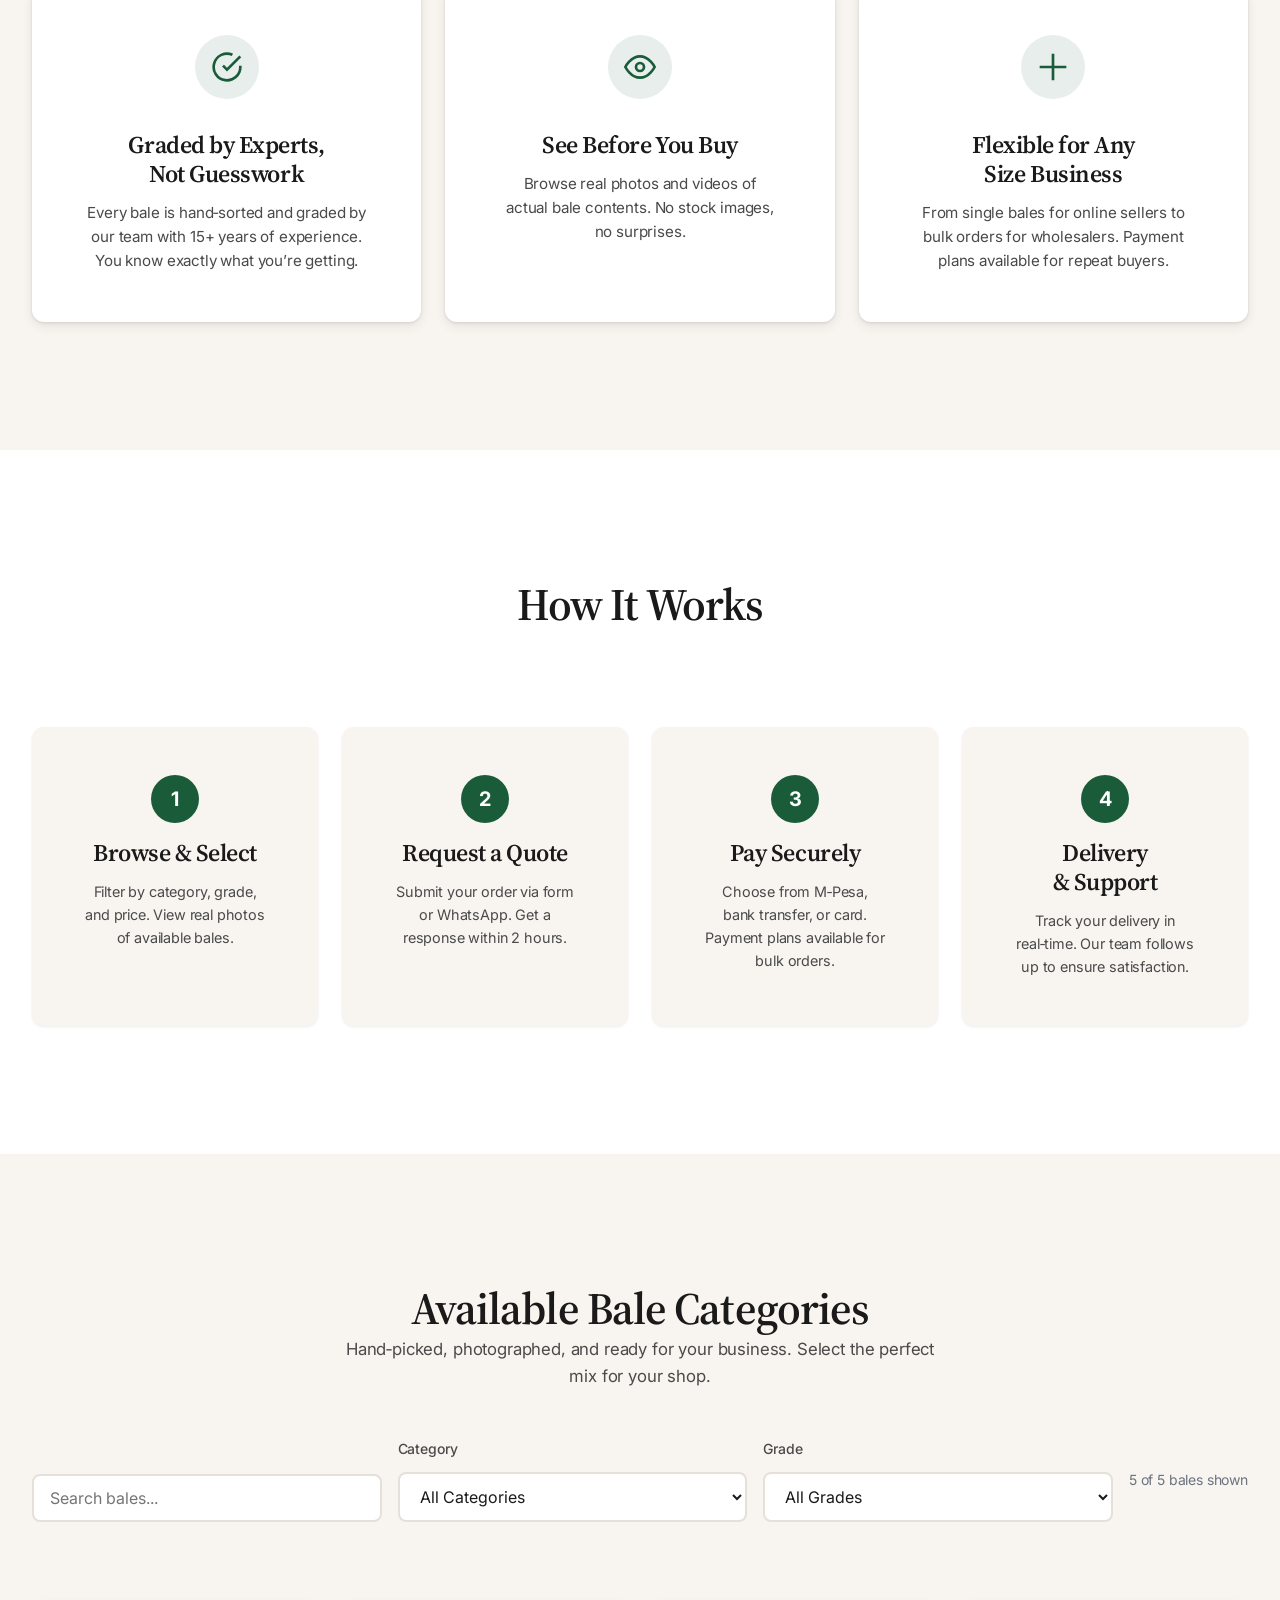
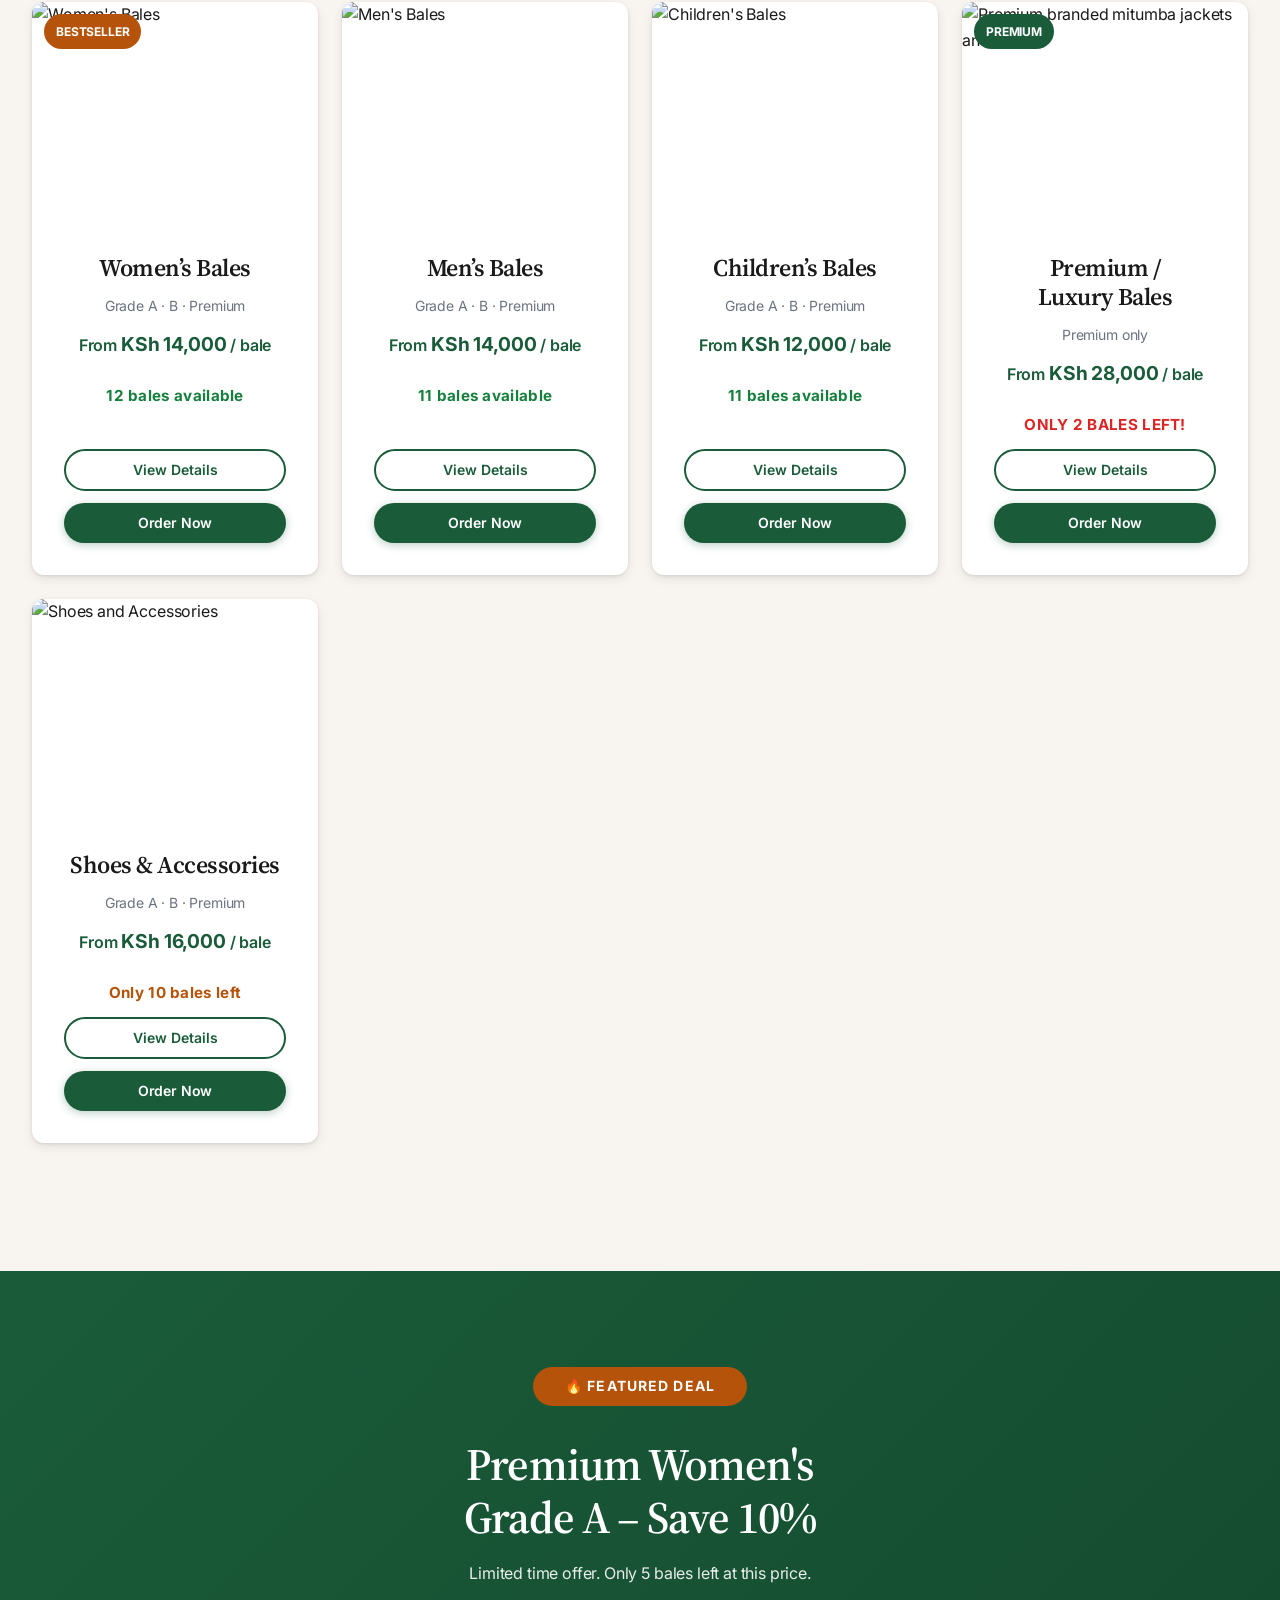
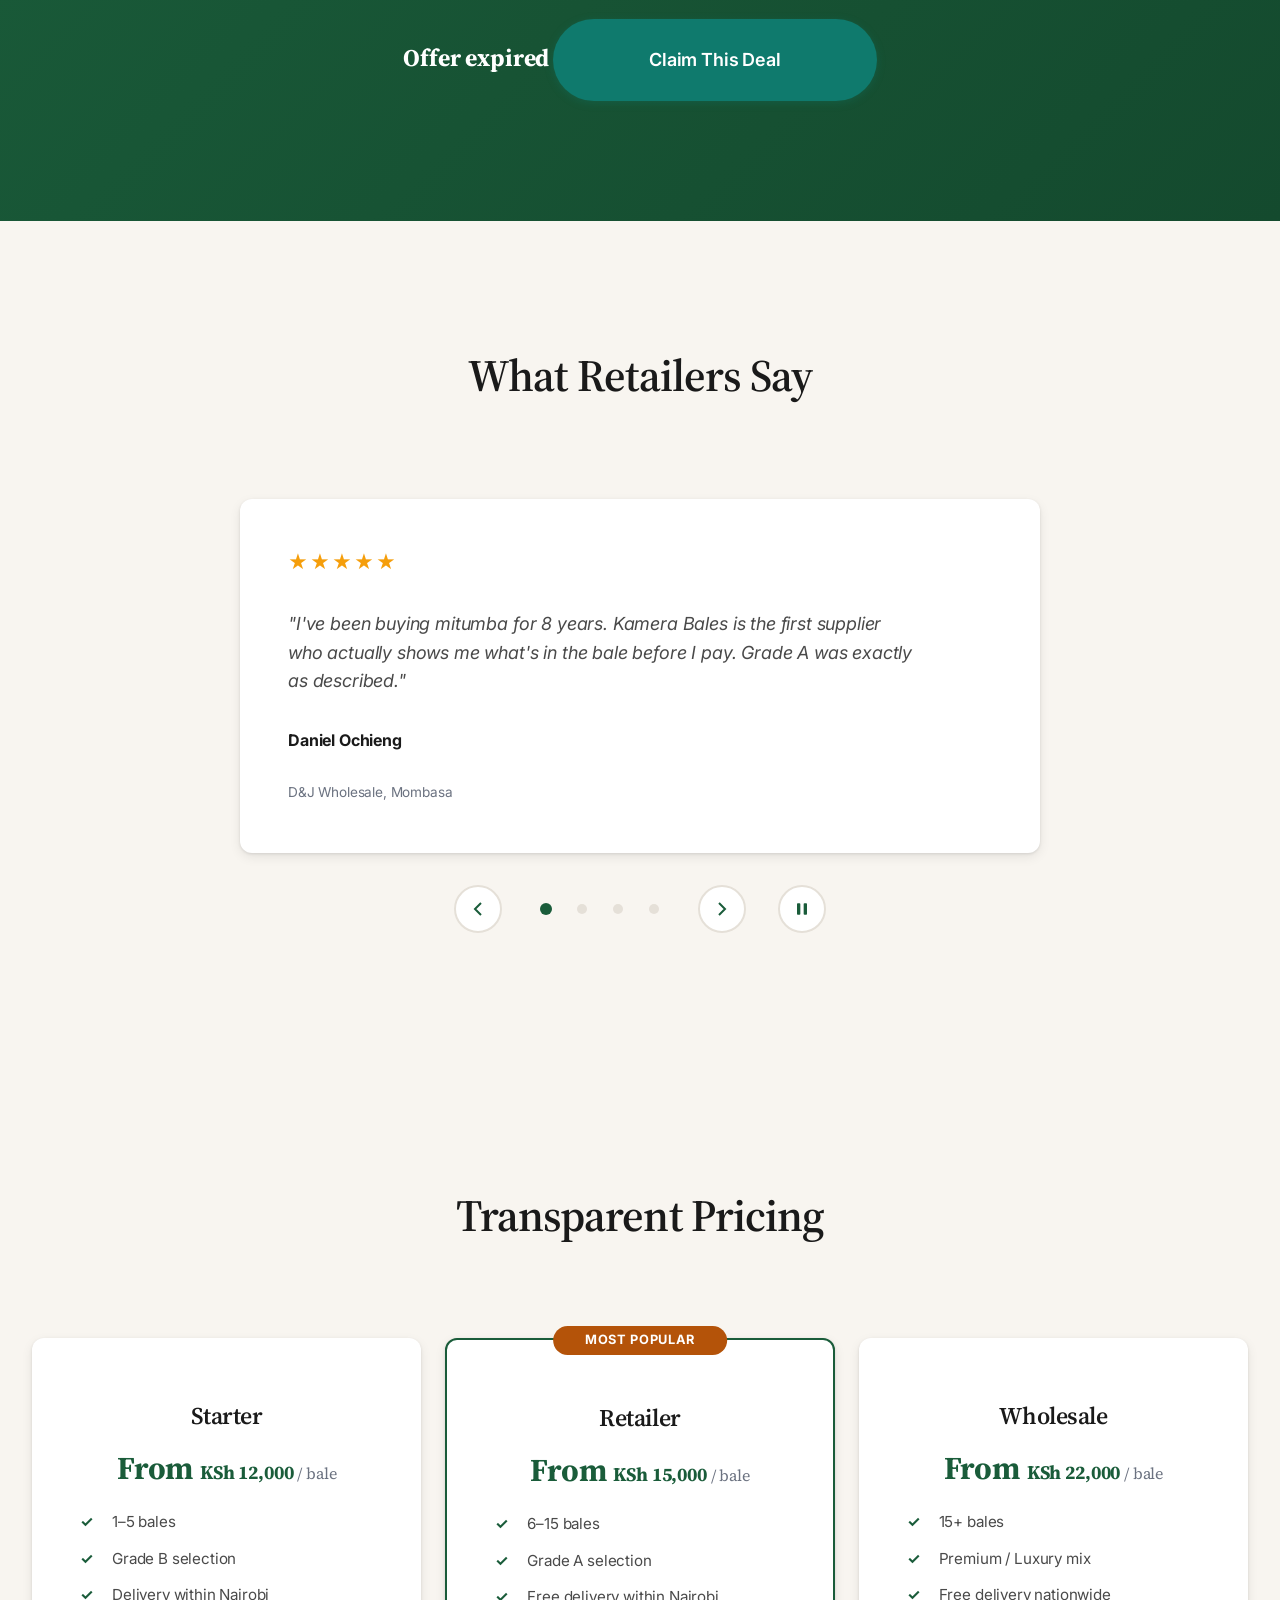
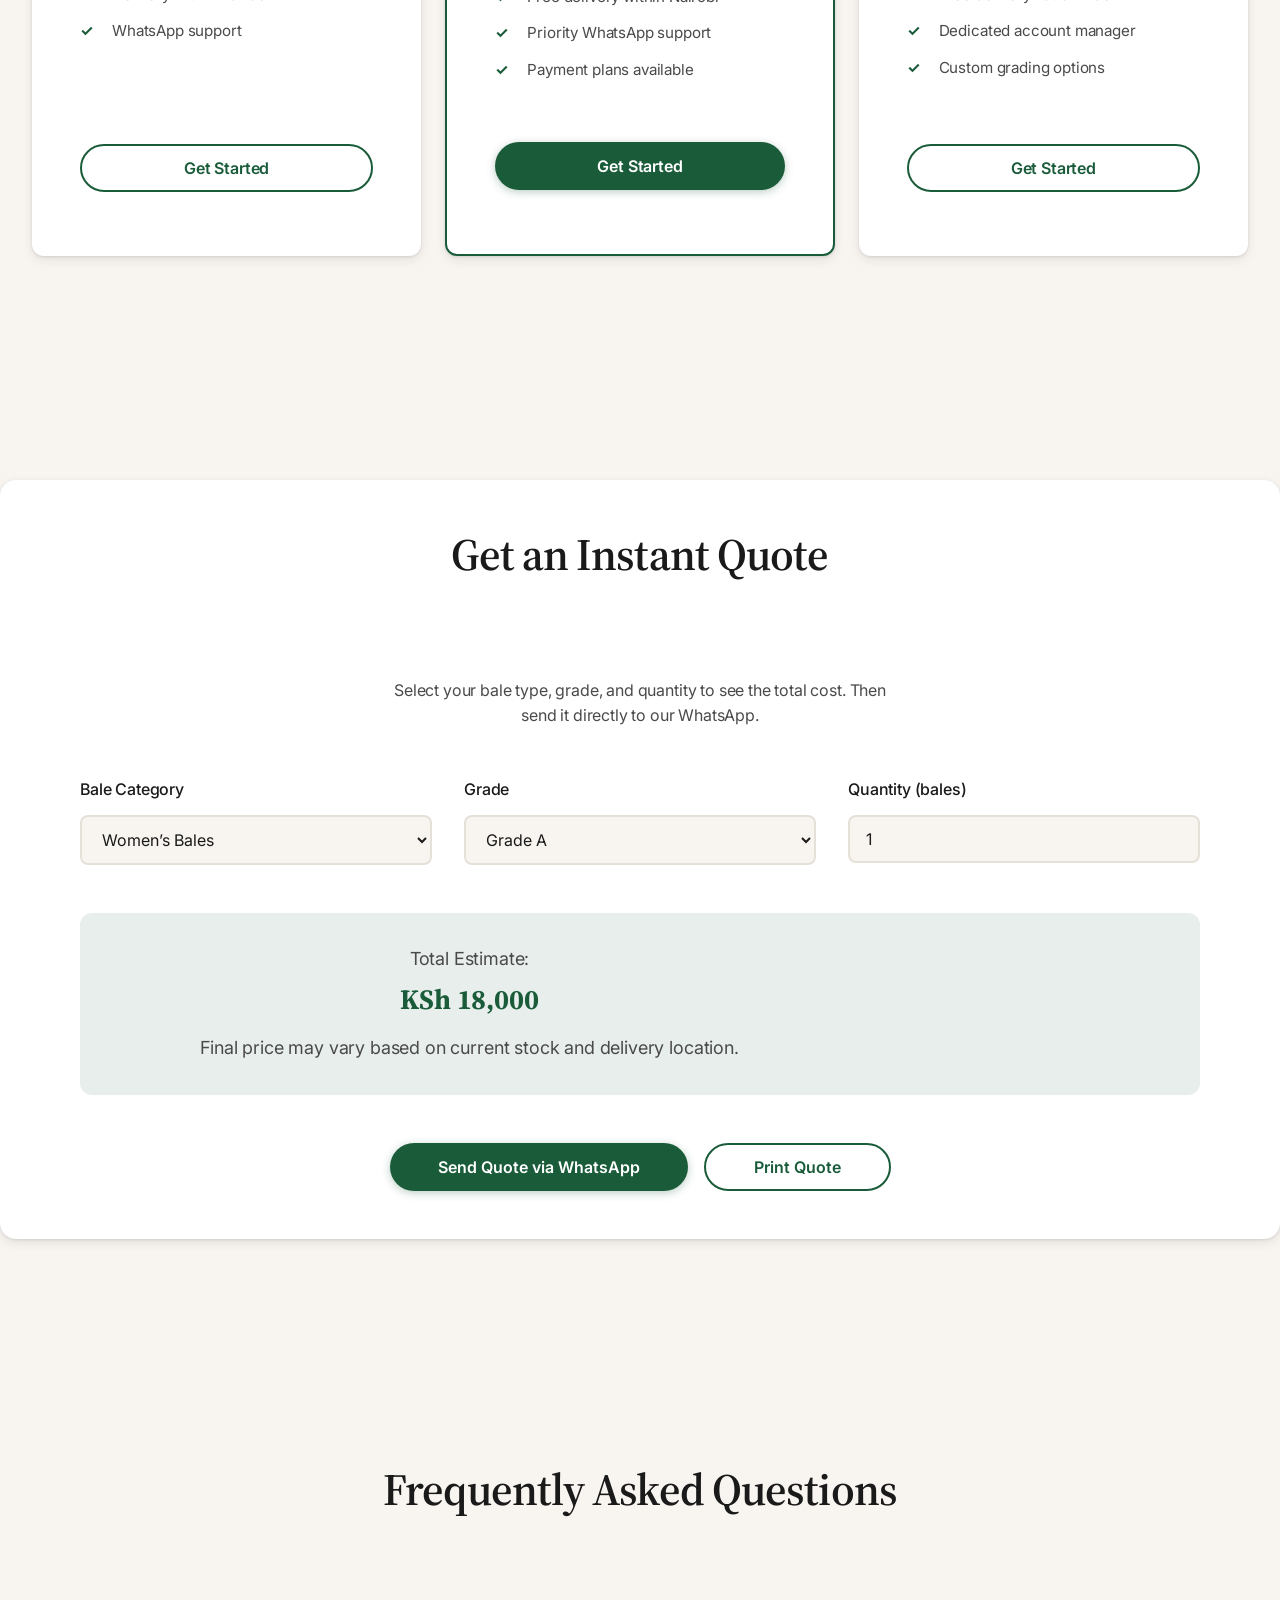
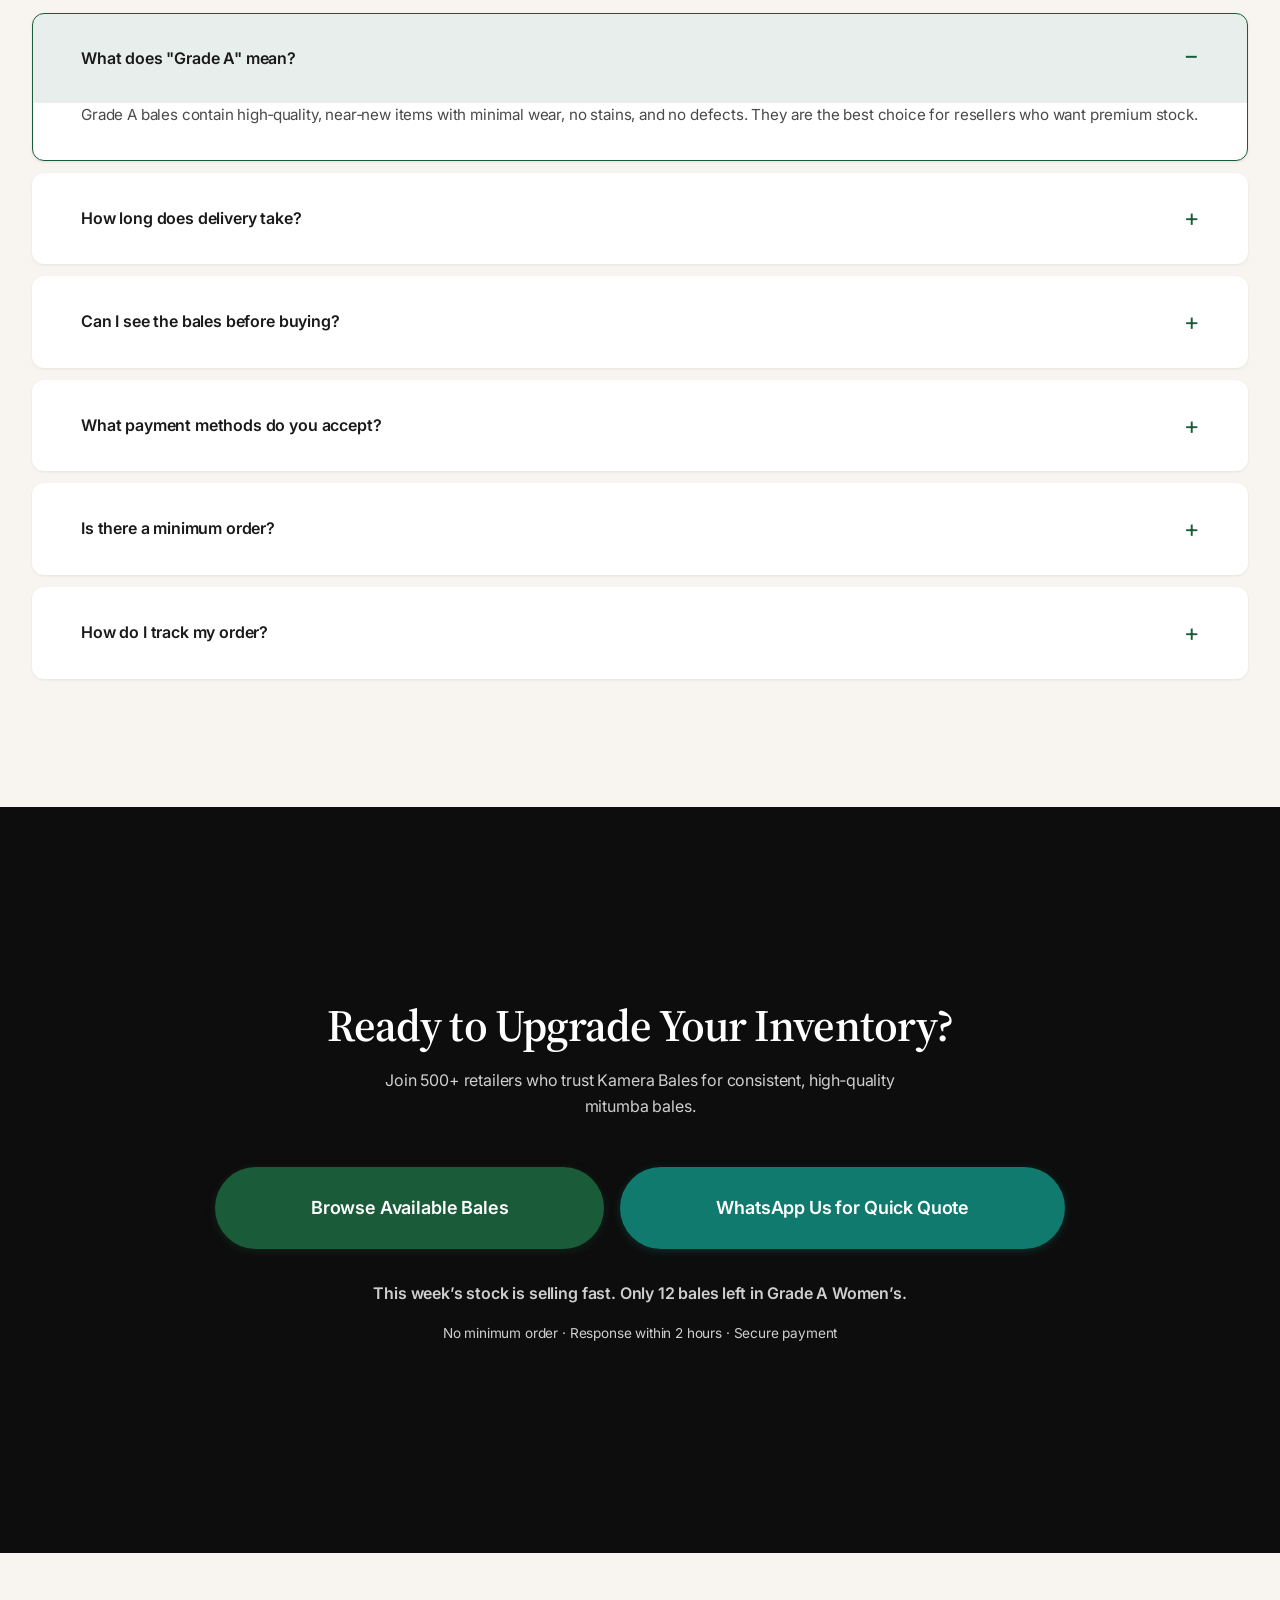
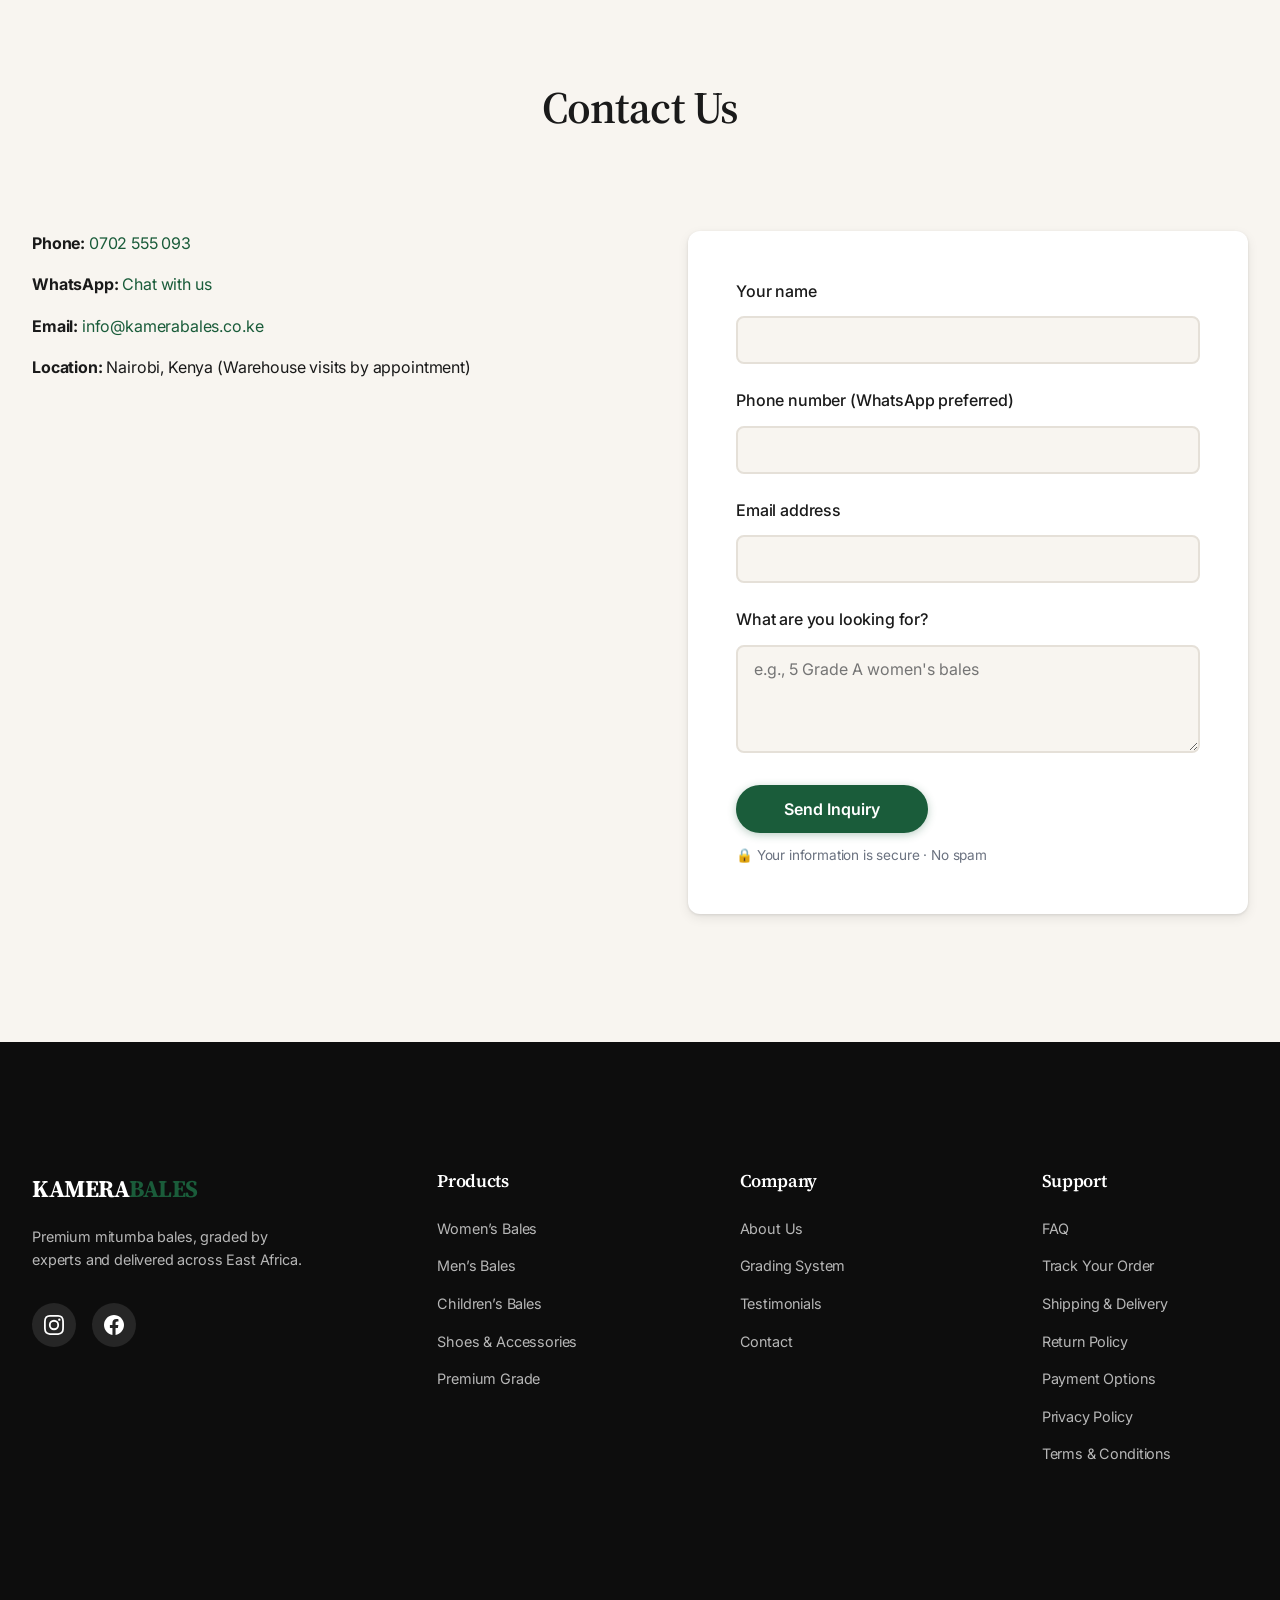
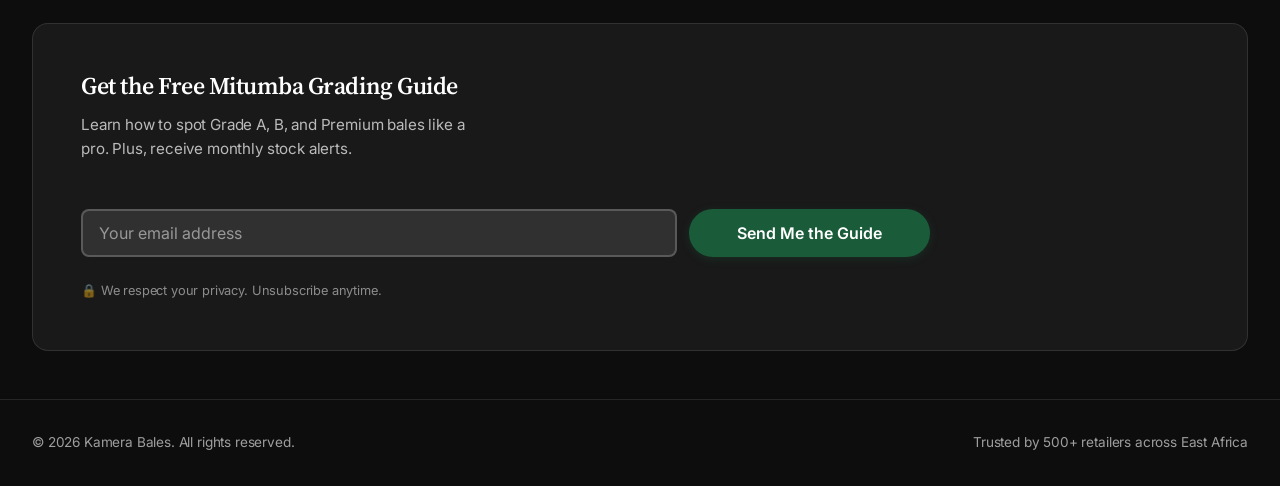
==== commit 66a40927: "Add files via upload" ====
--- a/index.html
+++ b/index.html
@@ -6,8 +6,17 @@
     <title>Kamera Bales — Premium Mitumba Wholesale | Graded & Delivered</title>
     <meta name="description" content="Kamera Bales supplies hand-graded mitumba bales to retailers across Kenya. Grade A, Premium, and bulk wholesale with real photos. Call/WhatsApp 0702555093.">
     <meta name="theme-color" content="#1A5C3A">
-
-    <!-- Open Graph Meta Tags -->
+    <meta name="color-scheme" content="light dark">
+    <script>
+        (function () {
+            try {
+                var stored = localStorage.getItem('theme');
+                var prefers = window.matchMedia('(prefers-color-scheme: dark)').matches;
+                document.documentElement.setAttribute('data-theme', stored || (prefers ? 'dark' : 'light'));
+            } catch (e) {}
+        })();
+    </script>
+
     <meta property="og:title" content="Kamera Bales — Premium Mitumba Wholesale">
     <meta property="og:description" content="Hand-graded mitumba bales for retailers across Kenya. Grade A, Premium, and bulk wholesale. See real photos before you buy.">
     <meta property="og:image" content="https://i.ibb.co/TMj08XJ8/1788341429496.png">
@@ -16,9 +25,10 @@
 
     <link rel="preconnect" href="https://fonts.googleapis.com">
     <link rel="preconnect" href="https://fonts.gstatic.com" crossorigin>
+    <link rel="preconnect" href="https://i.ibb.co">
+    <link rel="preconnect" href="https://images.unsplash.com">
     <link href="https://fonts.googleapis.com/css2?family=Inter:wght@400;500;600;700&family=Source+Serif+4:opsz,wght@8..60,400;8..60,600;8..60,700&display=swap" rel="stylesheet">
 
-    <link rel="preload" as="style" href="styles.css">
     <link rel="stylesheet" href="styles.css">
     <link rel="canonical" href="https://www.kamerabales.co.ke/">
     <link rel="manifest" href="manifest.json">
@@ -26,14 +36,6 @@
     <meta name="apple-mobile-web-app-status-bar-style" content="black-translucent">
     <meta name="apple-mobile-web-app-title" content="Kamera Bales">
     <link rel="apple-touch-icon" href="assets/icons/icon-192x192.svg">
-
-    <script async src="https://www.googletagmanager.com/gtag/js?id=G-XXXXXXXXXX"></script>
-    <script>
-        window.dataLayer = window.dataLayer || [];
-        function gtag(){dataLayer.push(arguments);}
-        gtag('js', new Date());
-        gtag('config', 'G-XXXXXXXXXX');
-    </script>
 
     <script type="application/ld+json">
     {
@@ -50,23 +52,14 @@
         "addressLocality": "Nairobi",
         "addressCountry": "KE"
       },
-      "geo": {
-        "@type": "GeoCoordinates",
-        "latitude": -1.2921,
-        "longitude": 36.8219
-      },
+      "geo": { "@type": "GeoCoordinates", "latitude": -1.2921, "longitude": 36.8219 },
       "openingHours": "Mo-Sa 08:00-18:00",
-      "priceRange": "KSh 15,000 - KSh 100,000",
-      "image": "https://www.kamerabales.co.ke/assets/images/hero-mitumba.jpg",
+      "priceRange": "KSh 12,000 - KSh 35,000",
+      "image": "https://i.ibb.co/TMj08XJ8/1788341429496.png",
       "sameAs": [
         "https://www.instagram.com/kamerabales",
         "https://www.facebook.com/kamerabales"
-      ],
-      "aggregateRating": {
-        "@type": "AggregateRating",
-        "ratingValue": "4.9",
-        "reviewCount": "500"
-      }
+      ]
     }
     </script>
 </head>
@@ -89,7 +82,7 @@
                     <svg class="icon-sun" width="20" height="20" viewBox="0 0 24 24" fill="none" stroke="currentColor" stroke-width="2" aria-hidden="true"><circle cx="12" cy="12" r="5"/><line x1="12" y1="1" x2="12" y2="3"/><line x1="12" y1="21" x2="12" y2="23"/><line x1="4.22" y1="4.22" x2="5.64" y2="5.64"/><line x1="18.36" y1="18.36" x2="19.78" y2="19.78"/><line x1="1" y1="12" x2="3" y2="12"/><line x1="21" y1="12" x2="23" y2="12"/><line x1="4.22" y1="19.78" x2="5.64" y2="18.36"/><line x1="18.36" y1="5.64" x2="19.78" y2="4.22"/></svg>
                     <svg class="icon-moon" width="20" height="20" viewBox="0 0 24 24" fill="none" stroke="currentColor" stroke-width="2" aria-hidden="true"><path d="M21 12.79A9 9 0 1 1 11.21 3 7 7 0 0 0 21 12.79z"/></svg>
                 </button>
-                <a href="tel:0702555093" class="btn btn-outline-light header-phone" aria-label="Call 0702555093">
+                <a href="tel:0702555093" class="btn btn-header-call header-phone" aria-label="Call 0702555093">
                     <svg width="18" height="18" viewBox="0 0 24 24" fill="none" stroke="currentColor" stroke-width="2" aria-hidden="true"><path d="M22 16.92v3a2 2 0 0 1-2.18 2 19.79 19.79 0 0 1-8.63-3.07 19.5 19.5 0 0 1-6-6 19.79 19.79 0 0 1-3.07-8.67A2 2 0 0 1 4.11 2h3a2 2 0 0 1 2 1.72c.127.96.361 1.903.7 2.81a2 2 0 0 1-.45 2.11L8.09 9.91a16 16 0 0 0 6 6l1.27-1.27a2 2 0 0 1 2.11-.45c.907.339 1.85.573 2.81.7A2 2 0 0 1 22 16.92z"/></svg>
                     <span class="header-phone-number">0702 555 093</span>
                 </a>
@@ -121,7 +114,7 @@
                 </ul>
             </nav>
             <div class="menu-overlay-footer">
-                <a href="tel:0702555093" class="btn btn-outline-light">Call Us</a>
+                <a href="tel:0702555093" class="btn btn-secondary">Call Us</a>
                 <a href="https://wa.me/254702555093" class="btn btn-whatsapp" target="_blank" rel="noopener">WhatsApp</a>
             </div>
         </div>
@@ -129,7 +122,21 @@
 
     <main id="main-content" role="main">
         <section class="hero" aria-labelledby="hero-heading">
-            <div class="hero-background" aria-hidden="true"></div>
+            <div class="hero-background" aria-hidden="true">
+                <img
+                    src="https://images.unsplash.com/photo-1441986300917-64674bd600d8?auto=format&fit=crop&w=1200&q=75"
+                    srcset="
+                        https://images.unsplash.com/photo-1441986300917-64674bd600d8?auto=format&fit=crop&w=600&q=70   600w,
+                        https://images.unsplash.com/photo-1441986300917-64674bd600d8?auto=format&fit=crop&w=1200&q=75 1200w,
+                        https://images.unsplash.com/photo-1441986300917-64674bd600d8?auto=format&fit=crop&w=1920&q=75 1920w
+                    "
+                    sizes="100vw"
+                    alt=""
+                    width="1920"
+                    height="1280"
+                    fetchpriority="high"
+                    decoding="async">
+            </div>
             <div class="container hero-content">
                 <h1 id="hero-heading" class="hero-title">Stop Wasting Money on Mixed Bales.<br>Get Curated, Grade‑A Stock Every Time.</h1>
                 <p class="hero-subtitle">Hand‑sorted, quality‑checked, and photographed before you pay. Trusted by 500+ retailers across Kenya.</p>
@@ -231,8 +238,7 @@
                 </div>
 
                 <div class="bale-cards-grid">
-                    <!-- WOMEN'S BALE CARD -->
-                    <article class="bale-card" data-category="womens" data-grade="A B Premium" data-price="18000" data-search="womens bales women mitumba clothing" data-title="Women's Bales" data-description="High-quality women's clothing including dresses, tops, jeans, and more. Sorted by hand." data-full-image="https://i.ibb.co/TD7nPzLK/1788341700076.png">
+                    <article class="bale-card" data-category="womens" data-grade="A B Premium" data-price="14000" data-search="womens bales women mitumba clothing" data-title="Women's Bales" data-description="High-quality women's clothing including dresses, tops, jeans, and more. Sorted by hand." data-full-image="https://i.ibb.co/TD7nPzLK/1788341700076.png">
                         <div class="bale-image">
                             <img src="https://i.ibb.co/TD7nPzLK/1788341700076.png" alt="Women's Bales" width="800" height="600" loading="lazy" fetchpriority="low" decoding="async">
                             <span class="bale-tag">Bestseller</span>
@@ -240,7 +246,7 @@
                         <div class="bale-info">
                             <h3>Women’s Bales</h3>
                             <p class="grade">Grade A · B · Premium</p>
-                            <p class="price"><strong>KSh 18,000</strong> / bale</p>
+                            <p class="price">From <strong>KSh 14,000</strong> / bale</p>
                             <p class="stock-urgency" data-category="womens"></p>
                             <div class="bale-actions">
                                 <button class="btn btn-outline-primary btn-sm view-details" data-bale-id="1">View Details</button>
@@ -249,15 +255,14 @@
                         </div>
                     </article>
 
-                    <!-- MEN'S BALE CARD -->
-                    <article class="bale-card" data-category="mens" data-grade="A B Premium" data-price="18000" data-search="mens bales men mitumba clothing" data-title="Men's Bales" data-description="Curated men's clothing: shirts, jeans, jackets, and more. All items are quality-checked." data-full-image="https://i.ibb.co/TMj08XJ8/1788341429496.png">
+                    <article class="bale-card" data-category="mens" data-grade="A B Premium" data-price="14000" data-search="mens bales men mitumba clothing" data-title="Men's Bales" data-description="Curated men's clothing: shirts, jeans, jackets, and more. All items are quality-checked." data-full-image="https://i.ibb.co/TMj08XJ8/1788341429496.png">
                         <div class="bale-image">
                             <img src="https://i.ibb.co/TMj08XJ8/1788341429496.png" alt="Men's Bales" width="800" height="600" loading="lazy" fetchpriority="low" decoding="async">
                         </div>
                         <div class="bale-info">
                             <h3>Men’s Bales</h3>
                             <p class="grade">Grade A · B · Premium</p>
-                            <p class="price"><strong>KSh 18,000</strong> / bale</p>
+                            <p class="price">From <strong>KSh 14,000</strong> / bale</p>
                             <p class="stock-urgency" data-category="mens"></p>
                             <div class="bale-actions">
                                 <button class="btn btn-outline-primary btn-sm view-details" data-bale-id="2">View Details</button>
@@ -266,15 +271,14 @@
                         </div>
                     </article>
 
-                    <!-- CHILDREN'S BALE CARD -->
-                    <article class="bale-card" data-category="childrens" data-grade="A B Premium" data-price="15000" data-search="childrens bales kids mitumba clothing" data-title="Children's Bales" data-description="Bright, comfortable clothing for kids of all ages. Great for resellers targeting families." data-full-image="https://i.ibb.co/j9YGT7tF/1788341617410.png">
+                    <article class="bale-card" data-category="childrens" data-grade="A B Premium" data-price="12000" data-search="childrens bales kids mitumba clothing" data-title="Children's Bales" data-description="Bright, comfortable clothing for kids of all ages. Great for resellers targeting families." data-full-image="https://i.ibb.co/j9YGT7tF/1788341617410.png">
                         <div class="bale-image">
                             <img src="https://i.ibb.co/j9YGT7tF/1788341617410.png" alt="Children's Bales" width="800" height="600" loading="lazy" fetchpriority="low" decoding="async">
                         </div>
                         <div class="bale-info">
                             <h3>Children’s Bales</h3>
                             <p class="grade">Grade A · B · Premium</p>
-                            <p class="price"><strong>KSh 15,000</strong> / bale</p>
+                            <p class="price">From <strong>KSh 12,000</strong> / bale</p>
                             <p class="stock-urgency" data-category="childrens"></p>
                             <div class="bale-actions">
                                 <button class="btn btn-outline-primary btn-sm view-details" data-bale-id="3">View Details</button>
@@ -283,7 +287,6 @@
                         </div>
                     </article>
 
-                    <!-- PREMIUM BALE CARD -->
                     <article class="bale-card" data-category="premium" data-grade="Premium" data-price="28000" data-search="premium luxury bales branded mitumba jackets" data-title="Premium / Luxury Bales" data-description="Top-tier branded clothing: Ralph Lauren, Tommy Hilfiger, Zara, and more. High resale value." data-full-image="https://images.unsplash.com/photo-1490481651871-ab68de25d43d?auto=format&fit=crop&w=1200&q=80">
                         <div class="bale-image">
                             <img src="https://images.unsplash.com/photo-1490481651871-ab68de25d43d?auto=format&fit=crop&w=800&q=80" srcset="https://images.unsplash.com/photo-1490481651871-ab68de25d43d?auto=format&fit=crop&w=400&q=60 400w, https://images.unsplash.com/photo-1490481651871-ab68de25d43d?auto=format&fit=crop&w=800&q=80 800w, https://images.unsplash.com/photo-1490481651871-ab68de25d43d?auto=format&fit=crop&w=1200&q=80 1200w" sizes="(min-width: 1280px) 25vw, (min-width: 1024px) 33vw, (min-width: 640px) 50vw, 100vw" alt="Premium branded mitumba jackets and coats" width="800" height="600" loading="lazy" fetchpriority="low" decoding="async">
@@ -292,7 +295,7 @@
                         <div class="bale-info">
                             <h3>Premium / Luxury Bales</h3>
                             <p class="grade">Premium only</p>
-                            <p class="price"><strong>KSh 28,000</strong> / bale</p>
+                            <p class="price">From <strong>KSh 28,000</strong> / bale</p>
                             <p class="stock-urgency" data-category="premium"></p>
                             <div class="bale-actions">
                                 <button class="btn btn-outline-primary btn-sm view-details" data-bale-id="4">View Details</button>
@@ -301,15 +304,14 @@
                         </div>
                     </article>
 
-                    <!-- SHOES & ACCESSORIES BALE CARD -->
-                    <article class="bale-card" data-category="shoes" data-grade="A B Premium" data-price="20000" data-search="shoes accessories bales footwear bags belts" data-title="Shoes & Accessories" data-description="Shoes, bags, belts, and more. Perfect for complementing clothing stock." data-full-image="https://i.ibb.co/WW4mkTVc/1788341528280.png">
+                    <article class="bale-card" data-category="shoes" data-grade="A B Premium" data-price="16000" data-search="shoes accessories bales footwear bags belts" data-title="Shoes & Accessories" data-description="Shoes, bags, belts, and more. Perfect for complementing clothing stock." data-full-image="https://i.ibb.co/WW4mkTVc/1788341528280.png">
                         <div class="bale-image">
                             <img src="https://i.ibb.co/WW4mkTVc/1788341528280.png" alt="Shoes and Accessories" width="800" height="600" loading="lazy" fetchpriority="low" decoding="async">
                         </div>
                         <div class="bale-info">
                             <h3>Shoes & Accessories</h3>
                             <p class="grade">Grade A · B · Premium</p>
-                            <p class="price"><strong>KSh 20,000</strong> / bale</p>
+                            <p class="price">From <strong>KSh 16,000</strong> / bale</p>
                             <p class="stock-urgency" data-category="shoes"></p>
                             <div class="bale-actions">
                                 <button class="btn btn-outline-primary btn-sm view-details" data-bale-id="5">View Details</button>
@@ -343,58 +345,38 @@
                         <div class="carousel-track">
                             <article class="testimonial-slide">
                                 <div class="stars" aria-label="5 out of 5 stars">★★★★★</div>
-                                <blockquote>
-                                    <p>"I've been buying mitumba for 8 years. Kamera Bales is the first supplier who actually shows me what's in the bale before I pay. Grade A was exactly as described."</p>
-                                </blockquote>
-                                <figcaption>
-                                    <div>
-                                        <strong>Daniel Ochieng</strong><br>
-                                        <span>D&J Wholesale, Mombasa</span>
-                                    </div>
-                                </figcaption>
+                                <blockquote><p>"I've been buying mitumba for 8 years. Kamera Bales is the first supplier who actually shows me what's in the bale before I pay. Grade A was exactly as described."</p></blockquote>
+                                <figcaption><div><strong>Daniel Ochieng</strong><br><span>D&J Wholesale, Mombasa</span></div></figcaption>
                             </article>
                             <article class="testimonial-slide">
                                 <div class="stars" aria-label="5 out of 5 stars">★★★★★</div>
-                                <blockquote>
-                                    <p>"Delivery to Nakuru takes 2 days, and the bales are always sorted exactly how I ordered. I've grown my shop from 3 to 10 employees thanks to consistent stock."</p>
-                                </blockquote>
-                                <figcaption>
-                                    <div>
-                                        <strong>Grace Wanjiru</strong><br>
-                                        <span>Grace's Boutique, Nakuru</span>
-                                    </div>
-                                </figcaption>
+                                <blockquote><p>"Delivery to Nakuru takes 2 days, and the bales are always sorted exactly how I ordered. I've grown my shop from 3 to 10 employees thanks to consistent stock."</p></blockquote>
+                                <figcaption><div><strong>Grace Wanjiru</strong><br><span>Grace's Boutique, Nakuru</span></div></figcaption>
                             </article>
                             <article class="testimonial-slide">
                                 <div class="stars" aria-label="5 out of 5 stars">★★★★★</div>
-                                <blockquote>
-                                    <p>"The Premium bales are incredible. I found 3 Ralph Lauren jackets and 2 Tommy Hilfiger shirts in one bale. Profit margins doubled for me."</p>
-                                </blockquote>
-                                <figcaption>
-                                    <div>
-                                        <strong>James Mwangi</strong><br>
-                                        <span>JM Clothing, Nairobi</span>
-                                    </div>
-                                </figcaption>
+                                <blockquote><p>"The Premium bales are incredible. I found 3 Ralph Lauren jackets and 2 Tommy Hilfiger shirts in one bale. Profit margins doubled for me."</p></blockquote>
+                                <figcaption><div><strong>James Mwangi</strong><br><span>JM Clothing, Nairobi</span></div></figcaption>
                             </article>
                             <article class="testimonial-slide">
                                 <div class="stars" aria-label="5 out of 5 stars">★★★★★</div>
-                                <blockquote>
-                                    <p>"As a newcomer, I was worried about getting scammed. Kamera Bales sent me photos of actual bales, and the delivery guy even helped me unload. Super professional."</p>
-                                </blockquote>
-                                <figcaption>
-                                    <div>
-                                        <strong>Sarah Adhiambo</strong><br>
-                                        <span>Online Seller, Kisumu</span>
-                                    </div>
-                                </figcaption>
+                                <blockquote><p>"As a newcomer, I was worried about getting scammed. Kamera Bales sent me photos of actual bales, and the delivery guy even helped me unload. Super professional."</p></blockquote>
+                                <figcaption><div><strong>Sarah Adhiambo</strong><br><span>Online Seller, Kisumu</span></div></figcaption>
                             </article>
                         </div>
                     </div>
                     <div class="carousel-controls">
-                        <button class="carousel-btn prev" aria-label="Previous testimonial"><svg width="24" height="24" viewBox="0 0 24 24" fill="none" stroke="currentColor" stroke-width="2"><polyline points="15 18 9 12 15 6"/></svg></button>
-                        <div class="carousel-dots" role="tablist" aria-label="Choose testimonial to view"></div>
-                        <button class="carousel-btn next" aria-label="Next testimonial"><svg width="24" height="24" viewBox="0 0 24 24" fill="none" stroke="currentColor" stroke-width="2"><polyline points="9 18 15 12 9 6"/></svg></button>
+                        <button type="button" class="carousel-btn prev" aria-label="Previous testimonial">
+                            <svg width="24" height="24" viewBox="0 0 24 24" fill="none" stroke="currentColor" stroke-width="2" aria-hidden="true"><polyline points="15 18 9 12 15 6"/></svg>
+                        </button>
+                        <div class="carousel-dots" role="group" aria-label="Choose testimonial to view"></div>
+                        <button type="button" class="carousel-btn next" aria-label="Next testimonial">
+                            <svg width="24" height="24" viewBox="0 0 24 24" fill="none" stroke="currentColor" stroke-width="2" aria-hidden="true"><polyline points="9 18 15 12 9 6"/></svg>
+                        </button>
+                        <button type="button" class="carousel-pause" data-state="playing" aria-label="Pause auto-rotation">
+                            <svg class="icon-pause" width="20" height="20" viewBox="0 0 24 24" fill="currentColor" aria-hidden="true"><rect x="6" y="5" width="4" height="14" rx="1"/><rect x="14" y="5" width="4" height="14" rx="1"/></svg>
+                            <svg class="icon-play" width="20" height="20" viewBox="0 0 24 24" fill="currentColor" aria-hidden="true"><polygon points="6 4 20 12 6 20 6 4"/></svg>
+                        </button>
                     </div>
                 </div>
             </div>
@@ -406,20 +388,20 @@
                 <div class="pricing-grid">
                     <div class="pricing-card">
                         <h3>Starter</h3>
-                        <p class="price">From <strong>KSh 15,000</strong><small> / bale</small></p>
+                        <p class="price">From <strong>KSh 12,000</strong><small> / bale</small></p>
                         <ul><li>1–5 bales</li><li>Grade B selection</li><li>Delivery within Nairobi</li><li>WhatsApp support</li></ul>
                         <a href="https://wa.me/254702555093" class="btn btn-secondary" target="_blank" rel="noopener" data-wa-template="I want the Starter plan">Get Started</a>
                     </div>
                     <div class="pricing-card featured">
                         <span class="popular-badge">MOST POPULAR</span>
                         <h3>Retailer</h3>
-                        <p class="price">From <strong>KSh 18,000</strong><small> / bale</small></p>
+                        <p class="price">From <strong>KSh 15,000</strong><small> / bale</small></p>
                         <ul><li>6–15 bales</li><li>Grade A selection</li><li>Free delivery within Nairobi</li><li>Priority WhatsApp support</li><li>Payment plans available</li></ul>
                         <a href="https://wa.me/254702555093" class="btn btn-primary" target="_blank" rel="noopener" data-wa-template="I want the Retailer plan">Get Started</a>
                     </div>
                     <div class="pricing-card">
                         <h3>Wholesale</h3>
-                        <p class="price">From <strong>KSh 25,000</strong><small> / bale</small></p>
+                        <p class="price">From <strong>KSh 22,000</strong><small> / bale</small></p>
                         <ul><li>15+ bales</li><li>Premium / Luxury mix</li><li>Free delivery nationwide</li><li>Dedicated account manager</li><li>Custom grading options</li></ul>
                         <a href="https://wa.me/254702555093" class="btn btn-secondary" target="_blank" rel="noopener" data-wa-template="I want the Wholesale plan">Get Started</a>
                     </div>
@@ -454,27 +436,27 @@
                 <h2 id="faq-heading" class="section-title">Frequently Asked Questions</h2>
                 <div class="faq-list">
                     <details class="faq-item" open>
-                        <summary>What does "Grade A" mean?</summary>
+                        <summary><h3>What does "Grade A" mean?</h3></summary>
                         <p>Grade A bales contain high‑quality, near‑new items with minimal wear, no stains, and no defects. They are the best choice for resellers who want premium stock.</p>
                     </details>
                     <details class="faq-item">
-                        <summary>How long does delivery take?</summary>
+                        <summary><h3>How long does delivery take?</h3></summary>
                         <p>Within Nairobi: 1–2 business days. Other regions: 2–4 business days. You'll receive a tracking number once your order ships.</p>
                     </details>
                     <details class="faq-item">
-                        <summary>Can I see the bales before buying?</summary>
+                        <summary><h3>Can I see the bales before buying?</h3></summary>
                         <p>Yes! We provide real photos and videos of each bale on WhatsApp. You can also visit our Nairobi warehouse by appointment.</p>
                     </details>
                     <details class="faq-item">
-                        <summary>What payment methods do you accept?</summary>
+                        <summary><h3>What payment methods do you accept?</h3></summary>
                         <p>We accept M‑Pesa, bank transfer, and major credit/debit cards. For bulk orders, we offer flexible payment plans.</p>
                     </details>
                     <details class="faq-item">
-                        <summary>Is there a minimum order?</summary>
+                        <summary><h3>Is there a minimum order?</h3></summary>
                         <p>No minimum order for first‑time buyers. For repeat buyers, we encourage larger orders for better rates, but you can still order single bales.</p>
                     </details>
                     <details class="faq-item">
-                        <summary>How do I track my order?</summary>
+                        <summary><h3>How do I track my order?</h3></summary>
                         <p>Once your order ships, you'll receive a tracking number (e.g., KB-2026-0001). Enter it on our <a href="track.html">Track Order</a> page to see real‑time status.</p>
                     </details>
                 </div>
@@ -523,8 +505,8 @@
                 <span class="logo-text">KAMERA<span class="logo-accent">BALES</span></span>
                 <p>Premium mitumba bales, graded by experts and delivered across East Africa.</p>
                 <div class="social-links">
-                    <a href="#" aria-label="Instagram"><svg width="20" height="20" fill="currentColor" viewBox="0 0 24 24"><path d="M12 2.163c3.204 0 3.584.012 4.85.07 3.252.148 4.771 1.691 4.919 4.919.058 1.265.069 1.645.069 4.849 0 3.205-.012 3.584-.069 4.849-.149 3.225-1.664 4.771-4.919 4.919-1.266.058-1.644.07-4.85.07-3.204 0-3.584-.012-4.849-.07-3.26-.149-4.771-1.699-4.919-4.92-.058-1.265-.07-1.644-.07-4.849 0-3.204.013-3.583.07-4.849.149-3.227 1.664-4.771 4.919-4.919 1.266-.057 1.645-.069 4.849-.069zm0-2.163c-3.259 0-3.667.014-4.947.072-4.358.2-6.78 2.618-6.98 6.98-.059 1.281-.073 1.689-.073 4.948 0 3.259.014 3.668.072 4.948.2 4.358 2.618 6.78 6.98 6.98 1.281.058 1.689.072 4.948.072 3.259 0 3.668-.014 4.948-.072 4.354-.2 6.782-2.618 6.979-6.98.059-1.28.073-1.689.073-4.948 0-3.259-.014-3.667-.072-4.947-.196-4.354-2.617-6.78-6.979-6.98-1.281-.059-1.69-.073-4.949-.073zm0 5.838a6.162 6.162 0 1 0 0 12.324 6.162 6.162 0 0 0 0-12.324zm0 10.162a4 4 0 1 1 0-8 4 4 0 0 1 0 8zm6.406-11.845a1.44 1.44 0 1 0 0 2.881 1.44 1.44 0 0 0 0-2.881z"/></svg></a>
-                    <a href="#" aria-label="Facebook"><svg width="20" height="20" fill="currentColor" viewBox="0 0 24 24"><path d="M24 12.073c0-6.627-5.373-12-12-12s-12 5.373-12 12c0 5.99 4.388 10.954 10.125 11.854v-8.385H7.078v-3.47h3.047V9.43c0-3.007 1.792-4.669 4.533-4.669 1.312 0 2.686.235 2.686.235v2.953H15.83c-1.491 0-1.956.925-1.956 1.874v2.25h3.328l-.532 3.47h-2.796v8.385C19.612 23.027 24 18.062 24 12.073z"/></svg></a>
+                    <a href="#" aria-label="Instagram"><svg width="20" height="20" fill="currentColor" viewBox="0 0 24 24" aria-hidden="true"><path d="M12 2.163c3.204 0 3.584.012 4.85.07 3.252.148 4.771 1.691 4.919 4.919.058 1.265.069 1.645.069 4.849 0 3.205-.012 3.584-.069 4.849-.149 3.225-1.664 4.771-4.919 4.919-1.266.058-1.644.07-4.85.07-3.204 0-3.584-.012-4.849-.07-3.26-.149-4.771-1.699-4.919-4.92-.058-1.265-.07-1.644-.07-4.849 0-3.204.013-3.583.07-4.849.149-3.227 1.664-4.771 4.919-4.919 1.266-.057 1.645-.069 4.849-.069zm0-2.163c-3.259 0-3.667.014-4.947.072-4.358.2-6.78 2.618-6.98 6.98-.059 1.281-.073 1.689-.073 4.948 0 3.259.014 3.668.072 4.948.2 4.358 2.618 6.78 6.98 6.98 1.281.058 1.689.072 4.948.072 3.259 0 3.668-.014 4.948-.072 4.354-.2 6.782-2.618 6.979-6.98.059-1.28.073-1.689.073-4.948 0-3.259-.014-3.667-.072-4.947-.196-4.354-2.617-6.78-6.979-6.98-1.281-.059-1.69-.073-4.949-.073zm0 5.838a6.162 6.162 0 1 0 0 12.324 6.162 6.162 0 0 0 0-12.324zm0 10.162a4 4 0 1 1 0-8 4 4 0 0 1 0 8zm6.406-11.845a1.44 1.44 0 1 0 0 2.881 1.44 1.44 0 0 0 0-2.881z"/></svg></a>
+                    <a href="#" aria-label="Facebook"><svg width="20" height="20" fill="currentColor" viewBox="0 0 24 24" aria-hidden="true"><path d="M24 12.073c0-6.627-5.373-12-12-12s-12 5.373-12 12c0 5.99 4.388 10.954 10.125 11.854v-8.385H7.078v-3.47h3.047V9.43c0-3.007 1.792-4.669 4.533-4.669 1.312 0 2.686.235 2.686.235v2.953H15.83c-1.491 0-1.956.925-1.956 1.874v2.25h3.328l-.532 3.47h-2.796v8.385C19.612 23.027 24 18.062 24 12.073z"/></svg></a>
                 </div>
             </div>
             <div class="footer-col"><h4>Products</h4><ul><li><a href="#bales">Women’s Bales</a></li><li><a href="#bales">Men’s Bales</a></li><li><a href="#bales">Children’s Bales</a></li><li><a href="#bales">Shoes & Accessories</a></li><li><a href="#bales">Premium Grade</a></li></ul></div>
@@ -553,13 +535,10 @@
         </div>
     </footer>
 
-    <!-- BALE DETAIL MODAL -->
     <dialog id="baleModal" class="bale-modal" aria-labelledby="baleModalTitle" aria-modal="true">
         <button class="bale-modal-close" aria-label="Close modal">✕</button>
         <div class="bale-modal-content">
-            <div class="bale-modal-image">
-                <img id="baleModalImg" src="" alt="">
-            </div>
+            <div class="bale-modal-image"><img id="baleModalImg" src="" alt=""></div>
             <div class="bale-modal-text">
                 <h2 id="baleModalTitle"></h2>
                 <p class="bale-modal-grade"></p>
@@ -573,7 +552,6 @@
         </div>
     </dialog>
 
-    <!-- LEAD POPUP -->
     <dialog id="leadPopup" class="lead-popup" aria-labelledby="popup-title" aria-modal="true">
         <button class="popup-close" aria-label="Close popup">✕</button>
         <div class="popup-content">
@@ -588,23 +566,23 @@
         </div>
     </dialog>
 
-    <a href="https://wa.me/254702555093" class="floating-whatsapp" target="_blank" rel="noopener noreferrer" data-wa-template="Hi Kamera Bales, I'm interested in your mitumba bales">
+    <a href="https://wa.me/254702555093" class="floating-whatsapp" target="_blank" rel="noopener noreferrer" aria-label="Chat on WhatsApp (opens in new tab)" data-wa-template="Hi Kamera Bales, I'm interested in your mitumba bales">
         <svg width="28" height="28" viewBox="0 0 24 24" fill="currentColor" aria-hidden="true"><path d="M17.472 14.382c-.297-.149-1.758-.867-2.03-.967-.273-.099-.471-.148-.67.15-.197.297-.767.966-.94 1.164-.173.199-.347.223-.644.075-.297-.15-1.255-.463-2.39-1.475-.883-.788-1.48-1.761-1.653-2.059-.173-.297-.018-.458.13-.606.134-.133.298-.347.446-.52.149-.174.198-.298.298-.497.099-.198.05-.371-.025-.52-.075-.149-.669-1.612-.916-2.207-.242-.579-.487-.5-.669-.51-.173-.008-.371-.01-.57-.01-.198 0-.52.074-.792.372-.272.297-1.04 1.016-1.04 2.479 0 1.462 1.065 2.875 1.213 3.074.149.198 2.096 3.2 5.077 4.487.709.306 1.262.489 1.694.625.712.227 1.36.195 1.871.118.571-.085 1.758-.719 2.006-1.413.248-.694.248-1.289.173-1.413-.074-.124-.272-.198-.57-.347m-5.421 7.403h-.004a9.87 9.87 0 0 1-5.031-1.378l-.361-.214-3.741.982.998-3.648-.235-.374a9.86 9.86 0 0 1-1.51-5.26c.001-5.45 4.436-9.884 9.888-9.884 2.64 0 5.122 1.03 6.988 2.898a9.825 9.825 0 0 1 2.893 6.994c-.003 5.45-4.437 9.884-9.885 9.884m8.413-18.297A11.815 11.815 0 0 0 12.05 0C5.495 0 .16 5.335.157 11.892c0 2.096.547 4.142 1.588 5.945L.057 24l6.305-1.654a11.882 11.882 0 0 0 5.683 1.448h.005c6.554 0 11.89-5.335 11.893-11.893a11.821 11.821 0 0 0-3.48-8.413Z"/></svg>
     </a>
 
     <div class="mobile-action-bar" role="navigation" aria-label="Quick contact">
         <a href="tel:0702555093" class="mob-action-btn btn-call">
-            <svg width="20" height="20" viewBox="0 0 24 24" fill="none" stroke="currentColor" stroke-width="2"><path d="M22 16.92v3a2 2 0 0 1-2.18 2 19.79 19.79 0 0 1-8.63-3.07 19.5 19.5 0 0 1-6-6 19.79 19.79 0 0 1-3.07-8.67A2 2 0 0 1 4.11 2h3a2 2 0 0 1 2 1.72c.127.96.361 1.903.7 2.81a2 2 0 0 1-.45 2.11L8.09 9.91a16 16 0 0 0 6 6l1.27-1.27a2 2 0 0 1 2.11-.45c.907.339 1.85.573 2.81.7A2 2 0 0 1 22 16.92z"/></svg>
+            <svg width="20" height="20" viewBox="0 0 24 24" fill="none" stroke="currentColor" stroke-width="2" aria-hidden="true"><path d="M22 16.92v3a2 2 0 0 1-2.18 2 19.79 19.79 0 0 1-8.63-3.07 19.5 19.5 0 0 1-6-6 19.79 19.79 0 0 1-3.07-8.67A2 2 0 0 1 4.11 2h3a2 2 0 0 1 2 1.72c.127.96.361 1.903.7 2.81a2 2 0 0 1-.45 2.11L8.09 9.91a16 16 0 0 0 6 6l1.27-1.27a2 2 0 0 1 2.11-.45c.907.339 1.85.573 2.81.7A2 2 0 0 1 22 16.92z"/></svg>
             <span>Call</span>
         </a>
         <a href="https://wa.me/254702555093" class="mob-action-btn btn-wa" target="_blank" rel="noopener">
-            <svg width="20" height="20" viewBox="0 0 24 24" fill="currentColor"><path d="M17.472 14.382c-.297-.149-1.758-.867-2.03-.967-.273-.099-.471-.148-.67.15-.197.297-.767.966-.94 1.164-.173.199-.347.223-.644.075-.297-.15-1.255-.463-2.39-1.475-.883-.788-1.48-1.761-1.653-2.059-.173-.297-.018-.458.13-.606.134-.133.298-.347.446-.52.149-.174.198-.298.298-.497.099-.198.05-.371-.025-.52-.075-.149-.669-1.612-.916-2.207-.242-.579-.487-.5-.669-.51-.173-.008-.371-.01-.57-.01-.198 0-.52.074-.792.372-.272.297-1.04 1.016-1.04 2.479 0 1.462 1.065 2.875 1.213 3.074.149.198 2.096 3.2 5.077 4.487.709.306 1.262.489 1.694.625.712.227 1.36.195 1.871.118.571-.085 1.758-.719 2.006-1.413.248-.694.248-1.289.173-1.413-.074-.124-.272-.198-.57-.347m-5.421 7.403h-.004a9.87 9.87 0 0 1-5.031-1.378l-.361-.214-3.741.982.998-3.648-.235-.374a9.86 9.86 0 0 1-1.51-5.26c.001-5.45 4.436-9.884 9.888-9.884 2.64 0 5.122 1.03 6.988 2.898a9.825 9.825 0 0 1 2.893 6.994c-.003 5.45-4.437 9.884-9.885 9.884m8.413-18.297A11.815 11.815 0 0 0 12.05 0C5.495 0 .16 5.335.157 11.892c0 2.096.547 4.142 1.588 5.945L.057 24l6.305-1.654a11.882 11.882 0 0 0 5.683 1.448h.005c6.554 0 11.89-5.335 11.893-11.893a11.821 11.821 0 0 0-3.48-8.413Z"/></svg>
+            <svg width="20" height="20" viewBox="0 0 24 24" fill="currentColor" aria-hidden="true"><path d="M17.472 14.382c-.297-.149-1.758-.867-2.03-.967-.273-.099-.471-.148-.67.15-.197.297-.767.966-.94 1.164-.173.199-.347.223-.644.075-.297-.15-1.255-.463-2.39-1.475-.883-.788-1.48-1.761-1.653-2.059-.173-.297-.018-.458.13-.606.134-.133.298-.347.446-.52.149-.174.198-.298.298-.497.099-.198.05-.371-.025-.52-.075-.149-.669-1.612-.916-2.207-.242-.579-.487-.5-.669-.51-.173-.008-.371-.01-.57-.01-.198 0-.52.074-.792.372-.272.297-1.04 1.016-1.04 2.479 0 1.462 1.065 2.875 1.213 3.074.149.198 2.096 3.2 5.077 4.487.709.306 1.262.489 1.694.625.712.227 1.36.195 1.871.118.571-.085 1.758-.719 2.006-1.413.248-.694.248-1.289.173-1.413-.074-.124-.272-.198-.57-.347m-5.421 7.403h-.004a9.87 9.87 0 0 1-5.031-1.378l-.361-.214-3.741.982.998-3.648-.235-.374a9.86 9.86 0 0 1-1.51-5.26c.001-5.45 4.436-9.884 9.888-9.884 2.64 0 5.122 1.03 6.988 2.898a9.825 9.825 0 0 1 2.893 6.994c-.003 5.45-4.437 9.884-9.885 9.884m8.413-18.297A11.815 11.815 0 0 0 12.05 0C5.495 0 .16 5.335.157 11.892c0 2.096.547 4.142 1.588 5.945L.057 24l6.305-1.654a11.882 11.882 0 0 0 5.683 1.448h.005c6.554 0 11.89-5.335 11.893-11.893a11.821 11.821 0 0 0-3.48-8.413Z"/></svg>
             <span>WhatsApp</span>
         </a>
     </div>
 
     <button id="backToTop" class="back-to-top" aria-label="Back to top">
-        <svg width="24" height="24" viewBox="0 0 24 24" fill="none" stroke="currentColor" stroke-width="2"><polyline points="18 15 12 9 6 15"/></svg>
+        <svg width="24" height="24" viewBox="0 0 24 24" fill="none" stroke="currentColor" stroke-width="2" aria-hidden="true"><polyline points="18 15 12 9 6 15"/></svg>
     </button>
 
     <script src="script.js" defer></script>
--- a/styles.css
+++ b/styles.css
@@ -1,6 +1,5 @@
 /* ============================================
-   KAMERA BALES — styles.css (Production Ready)
-   Enhanced UI/UX, menu overlay, bale modal
+   KAMERA BALES — styles.css (Production v4)
    ============================================ */
 
 /* ---------- DESIGN TOKENS ---------- */
@@ -16,12 +15,19 @@
     --color-text-secondary: #4A4A4A;
     --color-text-tertiary: #6B7280;
     --color-border: #E5E0D8;
-    --color-success: #16A34A;
+    --color-success: #15803D;
     --color-error: #DC2626;
-    --color-whatsapp: #25D366;
-    --color-whatsapp-hover: #1EBE5A;
+    --color-whatsapp: #0F7A6D;
+    --color-whatsapp-hover: #0A5F55;
     --color-white: #FFFFFF;
     --color-dark-bg: #0D0D0D;
+    --header-offset: 88px;
+
+    /* Canonical pricing (KSh) — keep aligned with script.js priceMatrix
+       womens/mens: B 14,000 · A 18,000 · Premium 25,000
+       childrens:   B 12,000 · A 15,000 · Premium 22,000
+       premium:     Premium 28,000
+       shoes:       B 16,000 · A 20,000 · Premium 30,000 */
 
     --font-body: 'Inter', -apple-system, BlinkMacSystemFont, 'Segoe UI', sans-serif;
     --font-heading: 'Source Serif 4', Georgia, 'Times New Roman', serif;
@@ -75,6 +81,15 @@
     --color-secondary: #FFB74D;
 }
 
+[data-theme="dark"] .btn-primary,
+[data-theme="dark"] .btn-primary:hover,
+[data-theme="dark"] .step-number,
+[data-theme="dark"] .bale-tag.premium,
+[data-theme="dark"] .featured-label,
+[data-theme="dark"] .popular-badge {
+    color: #0D0D0D;
+}
+
 /* ---------- GLOBAL RESET ---------- */
 *, *::before, *::after {
     box-sizing: border-box;
@@ -128,13 +143,9 @@
     transition: color var(--transition-fast);
 }
 
-a:hover {
-    color: var(--color-primary-hover);
-}
-
-ul, ol {
-    list-style: none;
-}
+a:hover { color: var(--color-primary-hover); }
+
+ul, ol { list-style: none; }
 
 button {
     font-family: var(--font-body);
@@ -176,9 +187,13 @@
     word-wrap: break-word;
 }
 
-/* ---------- TOUCH ACTION ---------- */
 a, button, input, select, textarea, .bale-card {
     touch-action: manipulation;
+}
+
+/* ---------- SCROLL OFFSET FOR ANCHORS ---------- */
+section[id] {
+    scroll-margin-top: var(--header-offset);
 }
 
 /* ---------- LAYOUT ---------- */
@@ -197,12 +212,6 @@
 
 .section {
     padding-block: var(--space-3xl);
-    content-visibility: auto;
-    contain-intrinsic-size: auto 500px;
-}
-
-.hero, .social-proof, .certifications {
-    content-visibility: visible;
 }
 
 .section-title {
@@ -240,26 +249,25 @@
 .mt-1 { margin-top: 1rem; }
 .mt-2 { margin-top: 2rem; }
 .mt-3 { margin-top: 3rem; }
-
 .mb-1 { margin-bottom: 1rem; }
 .mb-2 { margin-bottom: 2rem; }
 .mb-3 { margin-bottom: 3rem; }
-
 .p-1 { padding: 1rem; }
 .p-2 { padding: 2rem; }
 .p-3 { padding: 3rem; }
-
 .px-1 { padding-left: 1rem; padding-right: 1rem; }
 .px-2 { padding-left: 2rem; padding-right: 2rem; }
-
 .py-1 { padding-top: 1rem; padding-bottom: 1rem; }
 .py-2 { padding-top: 2rem; padding-bottom: 2rem; }
-
-.grid-2 { grid-template-columns: repeat(2, 1fr); }
-.grid-3 { grid-template-columns: repeat(3, 1fr); }
-.grid-4 { grid-template-columns: repeat(4, 1fr); }
-
 .card-center { text-align: center; padding: 2rem; }
+
+.grid-2 { display: grid; grid-template-columns: repeat(2, 1fr); gap: var(--grid-gap); }
+.grid-3 { display: grid; grid-template-columns: repeat(3, 1fr); gap: var(--grid-gap); }
+.grid-4 { display: grid; grid-template-columns: repeat(4, 1fr); gap: var(--grid-gap); }
+
+@media (max-width: 768px) {
+    .grid-2, .grid-3, .grid-4 { grid-template-columns: 1fr; }
+}
 
 /* ---------- ACCESSIBILITY ---------- */
 .skip-link {
@@ -275,16 +283,13 @@
     transition: top 0.2s;
 }
 
-.skip-link:focus {
-    top: var(--space-xs);
-}
+.skip-link:focus { top: var(--space-xs); }
 
 :focus-visible {
     outline: 3px solid var(--color-secondary);
     outline-offset: 2px;
 }
 
-/* ---------- FOCUS STATES FOR CLICKABLE CARDS ---------- */
 .bale-card:focus-visible,
 .pricing-card:focus-visible,
 .bale-card a:focus-visible,
@@ -340,13 +345,13 @@
 .btn-whatsapp {
     background: var(--color-whatsapp);
     color: #fff;
-    box-shadow: 0 2px 8px rgba(37, 211, 102, 0.35);
+    box-shadow: 0 2px 8px rgba(15, 122, 109, 0.30);
 }
 
 .btn-whatsapp:hover {
     background: var(--color-whatsapp-hover);
     transform: translateY(-2px);
-    box-shadow: 0 4px 16px rgba(37, 211, 102, 0.45);
+    box-shadow: 0 4px 16px rgba(15, 122, 109, 0.45);
     color: #fff;
 }
 
@@ -387,11 +392,9 @@
     min-height: 56px;
 }
 
-.btn:active {
-    transform: scale(0.96);
-}
-
-/* ---------- BUTTON LOADING STATES ---------- */
+.btn:active { transform: scale(0.96); }
+
+/* ---------- BUTTON LOADING ---------- */
 .btn-loading {
     pointer-events: none;
     opacity: 0.7;
@@ -413,9 +416,7 @@
     animation: spin 0.8s linear infinite;
 }
 
-@keyframes spin {
-    to { transform: rotate(360deg); }
-}
+@keyframes spin { to { transform: rotate(360deg); } }
 
 .btn-secondary.btn-loading::after,
 .btn-outline-light.btn-loading::after,
@@ -441,7 +442,7 @@
     font-weight: 700;
 }
 
-/* ---------- HEADER & MENU ---------- */
+/* ---------- HEADER ---------- */
 .site-header {
     position: sticky;
     top: 0;
@@ -480,13 +481,9 @@
     transition: color 0.3s ease;
 }
 
-[data-theme="dark"] .logo-text {
-    color: #FFFFFF;
-}
-
-.logo-accent {
-    color: var(--color-primary);
-}
+[data-theme="dark"] .logo-text { color: #FFFFFF; }
+
+.logo-accent { color: var(--color-primary); }
 
 .header-actions {
     display: flex;
@@ -532,39 +529,18 @@
     transition: transform var(--transition-fast);
 }
 
-.menu-icon::before {
-    top: -6px;
-}
-
-.menu-icon::after {
-    top: 6px;
-}
-
-.menu-toggle[aria-expanded="true"] .menu-icon {
-    transform: rotate(45deg);
-}
-
-.menu-toggle[aria-expanded="true"] .menu-icon::before {
-    transform: rotate(-90deg);
-    top: 0;
-}
-
-.menu-toggle[aria-expanded="true"] .menu-icon::after {
-    transform: rotate(90deg);
-    top: 0;
-}
-
-.menu-text {
-    font-size: 0.9rem;
-}
+.menu-icon::before { top: -6px; }
+.menu-icon::after  { top: 6px; }
+
+.menu-toggle[aria-expanded="true"] .menu-icon { transform: rotate(45deg); }
+.menu-toggle[aria-expanded="true"] .menu-icon::before { transform: rotate(-90deg); top: 0; }
+.menu-toggle[aria-expanded="true"] .menu-icon::after  { transform: rotate(90deg); top: 0; }
+
+.menu-text { font-size: 0.9rem; }
 
 @media (max-width: 640px) {
-    .menu-text {
-        display: none;
-    }
-    .menu-toggle {
-        padding: var(--space-2xs) var(--space-xs);
-    }
+    .menu-text { display: none; }
+    .menu-toggle { padding: var(--space-2xs) var(--space-xs); }
 }
 
 /* Menu Overlay */
@@ -578,10 +554,7 @@
     transition: opacity 0.3s ease, visibility 0.3s ease;
 }
 
-.menu-overlay.open {
-    opacity: 1;
-    visibility: visible;
-}
+.menu-overlay.open { opacity: 1; visibility: visible; }
 
 .menu-overlay .container {
     height: 100%;
@@ -645,6 +618,7 @@
     gap: var(--space-sm);
     justify-content: center;
     padding-top: var(--space-lg);
+    flex-wrap: wrap;
 }
 
 /* Theme Toggle */
@@ -661,40 +635,41 @@
     flex-shrink: 0;
 }
 
-.theme-toggle:hover {
-    background: var(--color-primary-light);
-}
-
-.theme-toggle .icon-moon {
-    display: none;
-}
-
-[data-theme="dark"] .theme-toggle .icon-sun {
-    display: none;
-}
-
-[data-theme="dark"] .theme-toggle .icon-moon {
-    display: block;
-}
-
-.theme-toggle.dark .icon-sun {
-    display: none;
-}
-.theme-toggle.dark .icon-moon {
-    display: block;
+.theme-toggle:hover { background: var(--color-primary-light); }
+
+.theme-toggle .icon-moon { display: none; }
+
+[data-theme="dark"] .theme-toggle .icon-sun { display: none; }
+[data-theme="dark"] .theme-toggle .icon-moon { display: block; }
+
+/* Header call button — high-contrast on light surface */
+.btn-header-call {
+    display: inline-flex;
+    align-items: center;
+    gap: var(--space-2xs);
+    padding: var(--space-2xs) var(--space-md);
+    min-height: 48px;
+    border-radius: var(--radius-full);
+    border: 2px solid var(--color-primary);
+    background: transparent;
+    color: var(--color-primary);
+    font-weight: 600;
+    transition: background var(--transition-fast), color var(--transition-fast);
+}
+
+.btn-header-call:hover {
+    background: var(--color-primary);
+    color: #fff;
 }
 
 .header-phone {
     display: inline-flex;
     align-items: center;
     gap: var(--space-2xs);
-    padding: var(--space-2xs) var(--space-md);
 }
 
 @media (max-width: 1023px) {
-    .header-phone {
-        display: none;
-    }
+    .header-phone { display: none; }
 }
 
 /* ---------- HERO ---------- */
@@ -711,10 +686,24 @@
 .hero-background {
     position: absolute;
     inset: 0;
-    background-image: linear-gradient(rgba(0,0,0,0.55), rgba(0,0,0,0.4)), url('https://images.unsplash.com/photo-1441986300917-64674bd600d8?auto=format&fit=crop&w=1920&q=80');
-    background-size: cover;
-    background-position: center;
     z-index: 0;
+    overflow: hidden;
+}
+
+.hero-background img {
+    width: 100%;
+    height: 100%;
+    object-fit: cover;
+    object-position: center;
+    display: block;
+}
+
+.hero-background::after {
+    content: '';
+    position: absolute;
+    inset: 0;
+    background: linear-gradient(rgba(0,0,0,0.55), rgba(0,0,0,0.4));
+    pointer-events: none;
 }
 
 .hero-content {
@@ -786,6 +775,17 @@
     text-align: center;
 }
 
+@media (max-width: 640px) {
+    .proof-grid {
+        grid-template-columns: 1fr 1fr;
+        row-gap: var(--space-md);
+    }
+}
+
+@media (max-width: 380px) {
+    .proof-grid { grid-template-columns: 1fr; }
+}
+
 .proof-item strong {
     display: block;
     font-size: 1.75rem;
@@ -839,9 +839,7 @@
     transform: translateY(-2px);
 }
 
-.badge-item svg {
-    color: var(--color-primary);
-}
+.badge-item svg { color: var(--color-primary); }
 
 .badge-item span {
     font-size: 0.75rem;
@@ -849,6 +847,34 @@
     color: var(--color-text-secondary);
     max-width: 120px;
     text-align: center;
+}
+
+.payment-methods {
+    display: flex;
+    flex-wrap: wrap;
+    justify-content: center;
+    align-items: center;
+    gap: var(--space-xs);
+    font-size: 0.9rem;
+    color: var(--color-text-secondary);
+    margin-top: var(--space-md);
+}
+
+.payment-icon {
+    display: inline-block;
+    padding: var(--space-2xs) var(--space-xs);
+    border: 1px solid var(--color-border);
+    border-radius: var(--radius-sm);
+    background: var(--color-background);
+    font-weight: 600;
+    font-size: 0.85rem;
+    color: var(--color-text-primary);
+    transition: border-color var(--transition-fast), box-shadow var(--transition-fast);
+}
+
+.payment-icon:hover {
+    border-color: var(--color-primary);
+    box-shadow: var(--shadow-sm);
 }
 
 /* ---------- WHY US ---------- */
@@ -884,19 +910,14 @@
     justify-content: center;
 }
 
-.pillar-card h3 {
-    margin-bottom: var(--space-2xs);
-}
-
+.pillar-card h3 { margin-bottom: var(--space-2xs); }
 .pillar-card p {
     color: var(--color-text-secondary);
     font-size: 0.95rem;
 }
 
 /* ---------- HOW IT WORKS ---------- */
-.how-it-works {
-    background: var(--color-surface);
-}
+.how-it-works { background: var(--color-surface); }
 
 .steps-list {
     display: grid;
@@ -927,23 +948,16 @@
     margin: 0 auto var(--space-xs);
 }
 
-.step-item h3 {
-    margin-bottom: var(--space-2xs);
-}
-
+.step-item h3 { margin-bottom: var(--space-2xs); }
 .step-item p {
     color: var(--color-text-secondary);
     font-size: 0.9rem;
 }
 
-/* ---------- BALE FILTERS & CARDS ---------- */
-.bales-header {
-    margin-bottom: var(--space-lg);
-}
-
-.bales-header .section-title {
-    margin-bottom: var(--space-xs);
-}
+/* ---------- BALE FILTERS ---------- */
+.bales-header { margin-bottom: var(--space-lg); }
+
+.bales-header .section-title { margin-bottom: var(--space-xs); }
 
 .bale-filters {
     display: flex;
@@ -1011,19 +1025,24 @@
     font-weight: 600;
 }
 
-.clear-btn {
-    cursor: pointer;
-}
-
-.clear-btn:hover {
-    background: var(--color-error);
-    color: #fff;
-}
+.clear-btn { cursor: pointer; }
+.clear-btn:hover { background: var(--color-error); color: #fff; }
 
 .bale-cards-grid {
     display: grid;
     grid-template-columns: repeat(4, 1fr);
     gap: var(--grid-gap);
+}
+
+/* Explicit 3-card variant (payment, shipping, testimonials pages) */
+.bale-cards-grid.grid-3 {
+    grid-template-columns: repeat(3, 1fr);
+}
+
+@media (max-width: 900px) {
+    .bale-cards-grid.grid-3 {
+        grid-template-columns: 1fr;
+    }
 }
 
 .bale-card {
@@ -1054,9 +1073,7 @@
     transition: transform var(--transition-fast);
 }
 
-.bale-card:hover .bale-image img {
-    transform: scale(1.05);
-}
+.bale-card:hover .bale-image img { transform: scale(1.05); }
 
 .bale-tag {
     position: absolute;
@@ -1071,9 +1088,7 @@
     text-transform: uppercase;
 }
 
-.bale-tag.premium {
-    background: var(--color-primary);
-}
+.bale-tag.premium { background: var(--color-primary); }
 
 .bale-info {
     padding: var(--space-md);
@@ -1083,10 +1098,7 @@
     text-align: center;
 }
 
-.bale-info h3 {
-    margin-bottom: var(--space-2xs);
-}
-
+.bale-info h3 { margin-bottom: var(--space-2xs); }
 .grade {
     color: var(--color-text-tertiary);
     font-size: 0.875rem;
@@ -1099,9 +1111,7 @@
     margin-bottom: var(--space-xs);
 }
 
-.price strong {
-    font-size: 1.2rem;
-}
+.price strong { font-size: 1.2rem; }
 
 .bale-actions {
     margin-top: auto;
@@ -1111,10 +1121,7 @@
     flex-wrap: wrap;
 }
 
-.bale-actions .btn {
-    flex: 1;
-    min-width: 120px;
-}
+.bale-actions .btn { flex: 1; min-width: 120px; }
 
 .stock-urgency {
     font-size: 0.95rem;
@@ -1126,19 +1133,9 @@
     transition: opacity var(--transition-fast);
 }
 
-.stock-urgency.low {
-    color: var(--color-error);
-    text-transform: uppercase;
-    animation: pulse 1.5s infinite;
-}
-
-.stock-urgency.medium {
-    color: var(--color-secondary);
-}
-
-.stock-urgency.high {
-    color: var(--color-success);
-}
+.stock-urgency.low { color: var(--color-error); text-transform: uppercase; animation: pulse 1.5s infinite; }
+.stock-urgency.medium { color: var(--color-secondary); }
+.stock-urgency.high { color: var(--color-success); }
 
 @keyframes pulse {
     0% { opacity: 1; }
@@ -1157,10 +1154,7 @@
 }
 
 @media (max-width: 640px) {
-    .bale-filters {
-        flex-direction: column;
-    }
-
+    .bale-filters { flex-direction: column; }
     .results-count {
         margin-left: 0;
         margin-top: 8px;
@@ -1195,18 +1189,13 @@
     margin-bottom: var(--space-md);
 }
 
-.featured-bale h2 {
-    color: #fff;
-    margin-bottom: var(--space-xs);
-}
-
-.featured-bale p {
-    color: rgba(255,255,255,0.9);
-    margin-bottom: var(--space-md);
-}
+.featured-bale h2 { color: #fff; margin-bottom: var(--space-xs); }
+.featured-bale p { color: rgba(255,255,255,0.9); margin-bottom: var(--space-md); }
 
 .countdown {
     display: inline-flex;
+    flex-wrap: wrap;
+    justify-content: center;
     gap: var(--space-2xs);
     font-size: 1.5rem;
     font-weight: 700;
@@ -1218,6 +1207,11 @@
     background: rgba(255,255,255,0.2);
     padding: var(--space-xs) var(--space-sm);
     border-radius: var(--radius-sm);
+}
+
+@media (max-width: 400px) {
+    .countdown { font-size: 1.125rem; gap: 4px; }
+    .countdown span { padding: var(--space-3xs) var(--space-xs); }
 }
 
 /* ---------- TESTIMONIALS CAROUSEL ---------- */
@@ -1263,13 +1257,6 @@
     gap: var(--space-xs);
 }
 
-.testimonial-slide figcaption img {
-    width: 56px;
-    height: 56px;
-    border-radius: 50%;
-    object-fit: cover;
-}
-
 .testimonial-slide figcaption strong {
     display: block;
     color: var(--color-text-primary);
@@ -1293,6 +1280,7 @@
     justify-content: center;
     gap: var(--space-md);
     margin-top: var(--space-md);
+    flex-wrap: wrap;
 }
 
 .carousel-btn {
@@ -1322,20 +1310,56 @@
 }
 
 .carousel-dot {
-    width: 12px;
-    height: 12px;
+    width: 24px;
+    height: 24px;
+    display: grid;
+    place-items: center;
+    border-radius: 50%;
+    background: transparent;
+    border: none;
+    padding: 0;
+    cursor: pointer;
+    transition: background var(--transition-fast);
+}
+
+.carousel-dot::before {
+    content: '';
+    width: 10px;
+    height: 10px;
     border-radius: 50%;
     background: var(--color-border);
+    transition: transform var(--transition-fast), background var(--transition-fast);
+}
+
+.carousel-dot:hover { background: var(--color-primary-light); }
+
+.carousel-dot.active::before {
+    background: var(--color-primary);
+    transform: scale(1.2);
+}
+
+.carousel-pause {
+    width: 48px;
+    height: 48px;
+    border-radius: 50%;
+    border: 2px solid var(--color-border);
+    background: var(--color-surface);
+    color: var(--color-primary);
+    display: flex;
+    align-items: center;
+    justify-content: center;
     cursor: pointer;
     transition: all var(--transition-fast);
-    border: none;
-    padding: 0;
-}
-
-.carousel-dot.active {
-    background: var(--color-primary);
-    transform: scale(1.2);
-}
+}
+
+.carousel-pause:hover {
+    background: var(--color-primary-light);
+    border-color: var(--color-primary);
+}
+
+.carousel-pause .icon-play { display: none; }
+.carousel-pause[data-state="paused"] .icon-pause { display: none; }
+.carousel-pause[data-state="paused"] .icon-play  { display: block; }
 
 /* ---------- PRICING ---------- */
 .pricing-grid {
@@ -1387,9 +1411,7 @@
     100% { box-shadow: 0 0 0 0 rgba(217, 119, 6, 0); }
 }
 
-.pricing-card h3 {
-    margin-bottom: var(--space-2xs);
-}
+.pricing-card h3 { margin-bottom: var(--space-2xs); }
 
 .pricing-card .price {
     font-size: 2rem;
@@ -1426,9 +1448,7 @@
     font-weight: 700;
 }
 
-.pricing-card .btn {
-    margin-top: auto;
-}
+.pricing-card .btn { margin-top: auto; }
 
 /* ---------- QUOTE GENERATOR ---------- */
 .quote-generator {
@@ -1454,9 +1474,7 @@
     margin-bottom: var(--space-lg);
 }
 
-.quote-form .form-group {
-    margin-bottom: 0;
-}
+.quote-form .form-group { margin-bottom: 0; }
 
 .quote-form label {
     display: block;
@@ -1549,9 +1567,15 @@
     -webkit-user-select: none;
 }
 
-.faq-item summary::-webkit-details-marker {
-    display: none;
-}
+.faq-item summary h3 {
+    flex: 1;
+    margin: 0;
+    font: inherit;
+    color: inherit;
+    letter-spacing: inherit;
+}
+
+.faq-item summary::-webkit-details-marker { display: none; }
 
 .faq-item summary::after {
     content: '+';
@@ -1561,6 +1585,7 @@
     transition: transform var(--transition-fast);
     line-height: 1;
     flex-shrink: 0;
+    margin-left: var(--space-xs);
 }
 
 .faq-item[open] summary::after {
@@ -1568,18 +1593,14 @@
     transform: rotate(180deg);
 }
 
-.faq-item summary:hover {
-    background: var(--color-primary-light);
-}
+.faq-item summary:hover { background: var(--color-primary-light); }
 
 .faq-item[open] {
     background: var(--color-surface);
     border-color: var(--color-primary);
 }
 
-.faq-item[open] summary {
-    background: var(--color-primary-light);
-}
+.faq-item[open] summary { background: var(--color-primary-light); }
 
 .faq-item p {
     padding: 0 var(--space-lg) var(--space-md);
@@ -1597,11 +1618,7 @@
     padding-block: var(--space-4xl);
 }
 
-.final-cta h2 {
-    color: #fff;
-    margin-bottom: var(--space-xs);
-}
-
+.final-cta h2 { color: #fff; margin-bottom: var(--space-xs); }
 .final-cta p {
     color: rgba(255,255,255,0.8);
     margin-inline: auto;
@@ -1618,7 +1635,7 @@
 }
 
 .final-urgency {
-    color: var(--color-secondary);
+    color: #F59E0B;
     font-weight: 600;
     margin-top: var(--space-md);
 }
@@ -1648,9 +1665,7 @@
     box-shadow: var(--shadow-md);
 }
 
-.form-group {
-    margin-bottom: var(--space-sm);
-}
+.form-group { margin-bottom: var(--space-sm); }
 
 .form-group label {
     display: block;
@@ -1685,35 +1700,6 @@
     margin-top: var(--space-2xs);
     font-size: 0.85rem;
     color: var(--color-text-tertiary);
-}
-
-/* ---------- TRUST BADGES (merged into certifications) ---------- */
-.payment-methods {
-    display: flex;
-    flex-wrap: wrap;
-    justify-content: center;
-    align-items: center;
-    gap: var(--space-xs);
-    font-size: 0.9rem;
-    color: var(--color-text-secondary);
-    margin-top: var(--space-md);
-}
-
-.payment-icon {
-    display: inline-block;
-    padding: var(--space-2xs) var(--space-xs);
-    border: 1px solid var(--color-border);
-    border-radius: var(--radius-sm);
-    background: var(--color-background);
-    font-weight: 600;
-    font-size: 0.85rem;
-    color: var(--color-text-primary);
-    transition: border-color var(--transition-fast), box-shadow var(--transition-fast);
-}
-
-.payment-icon:hover {
-    border-color: var(--color-primary);
-    box-shadow: var(--shadow-sm);
 }
 
 /* ---------- BALE DETAIL MODAL ---------- */
@@ -1734,10 +1720,7 @@
     transition: opacity 0.3s ease;
 }
 
-.bale-modal[open] {
-    opacity: 1;
-}
-
+.bale-modal[open] { opacity: 1; }
 .bale-modal::backdrop {
     background: rgba(0,0,0,0.6);
     backdrop-filter: blur(4px);
@@ -1747,8 +1730,8 @@
     position: absolute;
     top: var(--space-xs);
     right: var(--space-xs);
-    width: 40px;
-    height: 40px;
+    width: 44px;
+    height: 44px;
     border-radius: 50%;
     background: rgba(0,0,0,0.1);
     color: var(--color-text-primary);
@@ -1762,9 +1745,7 @@
     z-index: 2;
 }
 
-.bale-modal-close:hover {
-    background: rgba(0,0,0,0.2);
-}
+.bale-modal-close:hover { background: rgba(0,0,0,0.2); }
 
 .bale-modal-content {
     display: flex;
@@ -1824,16 +1805,9 @@
 }
 
 @media (max-width: 640px) {
-    .bale-modal-content {
-        flex-direction: column;
-    }
-    .bale-modal-image {
-        flex: 0 0 auto;
-        max-height: 200px;
-    }
-    .bale-modal-text {
-        padding: var(--space-md);
-    }
+    .bale-modal-content { flex-direction: column; }
+    .bale-modal-image { flex: 0 0 auto; max-height: 200px; }
+    .bale-modal-text { padding: var(--space-md); }
 }
 
 /* ---------- LEAD POPUP ---------- */
@@ -1854,10 +1828,7 @@
     transition: opacity 0.3s ease;
 }
 
-.lead-popup[open] {
-    opacity: 1;
-}
-
+.lead-popup[open] { opacity: 1; }
 .lead-popup::backdrop {
     background: rgba(0,0,0,0.6);
     backdrop-filter: blur(4px);
@@ -1867,8 +1838,8 @@
     position: absolute;
     top: var(--space-xs);
     right: var(--space-xs);
-    width: 40px;
-    height: 40px;
+    width: 44px;
+    height: 44px;
     border-radius: 50%;
     background: rgba(0,0,0,0.1);
     color: var(--color-text-primary);
@@ -1881,9 +1852,7 @@
     transition: background var(--transition-fast);
 }
 
-.popup-close:hover {
-    background: rgba(0,0,0,0.2);
-}
+.popup-close:hover { background: rgba(0,0,0,0.2); }
 
 .popup-content {
     padding: var(--space-xl);
@@ -1900,9 +1869,7 @@
     margin-bottom: var(--space-md);
 }
 
-.popup-content .lead-form {
-    justify-content: center;
-}
+.popup-content .lead-form { justify-content: center; }
 
 .popup-content .lead-form input[type="email"] {
     background: var(--color-background);
@@ -1925,14 +1892,14 @@
     border-radius: 50%;
     background: var(--color-whatsapp);
     color: #fff;
-    box-shadow: 0 4px 16px rgba(37, 211, 102, 0.4);
+    box-shadow: 0 4px 16px rgba(15, 122, 109, 0.4);
     transition: transform var(--transition-fast), box-shadow var(--transition-fast), opacity 0.3s ease;
     animation: float-in 0.5s ease-out;
 }
 
 .floating-whatsapp:hover {
     transform: translateY(-4px) scale(1.05);
-    box-shadow: 0 8px 24px rgba(37, 211, 102, 0.5);
+    box-shadow: 0 8px 24px rgba(15, 122, 109, 0.5);
     color: #fff;
 }
 
@@ -1976,9 +1943,7 @@
     background: var(--color-whatsapp);
 }
 
-.btn-call:hover {
-    background: var(--color-primary-light);
-}
+.btn-call:hover { background: var(--color-primary-light); }
 
 /* ---------- BACK TO TOP ---------- */
 .back-to-top {
@@ -2006,20 +1971,10 @@
     transform: translateY(0);
 }
 
-.back-to-top:hover {
-    transform: translateY(-4px);
-}
-
-/* ---------- MOBILE OVERRIDES ---------- */
-@media (max-width: 768px) {
-    .floating-whatsapp {
-        display: flex;
-        bottom: 76px;
-        right: 12px;
-        width: 52px;
-        height: 52px;
-    }
-
+.back-to-top:hover { transform: translateY(-4px); }
+
+/* ---------- TABLET + MOBILE LAYOUT ---------- */
+@media (max-width: 1023px) {
     .mobile-action-bar {
         display: grid;
         grid-template-columns: 1fr 1fr;
@@ -2032,17 +1987,30 @@
         border-top: 1px solid var(--color-border);
     }
 
-    body {
-        padding-bottom: 70px;
+    body { padding-bottom: 70px; }
+
+    .back-to-top { bottom: 140px; }
+}
+
+@media (max-width: 768px) {
+    .floating-whatsapp {
+        display: flex;
+        bottom: 76px;
+        right: 12px;
+        width: 52px;
+        height: 52px;
     }
 
-    .back-to-top {
-        bottom: 140px;
-    }
-
-    .mob-action-btn {
-        padding: 12px;
-    }
+    .mob-action-btn { padding: 12px; }
+}
+
+@media (max-width: 768px) {
+    .floating-whatsapp { display: none !important; }
+    .back-to-top { bottom: 160px; right: 12px; }
+}
+
+@media (min-width: 769px) {
+    .back-to-top { bottom: 90px; right: 24px; }
 }
 
 /* ---------- GRID COLLAPSE ---------- */
@@ -2071,9 +2039,7 @@
     padding-bottom: var(--space-2xl);
 }
 
-.footer-brand .logo-text {
-    color: #fff;
-}
+.footer-brand .logo-text { color: #fff; }
 
 .footer-brand p {
     margin-top: var(--space-xs);
@@ -2092,26 +2058,22 @@
     display: inline-flex;
     align-items: center;
     justify-content: center;
-    width: 40px;
-    height: 40px;
+    width: 44px;
+    height: 44px;
     border-radius: 50%;
     background: rgba(255,255,255,0.1);
     color: #fff;
     transition: background var(--transition-fast);
 }
 
-.social-links a:hover {
-    background: var(--color-primary);
-}
+.social-links a:hover { background: var(--color-primary); }
 
 .footer-col h4 {
     color: #fff;
     margin-bottom: var(--space-sm);
 }
 
-.footer-col ul li {
-    margin-bottom: var(--space-2xs);
-}
+.footer-col ul li { margin-bottom: var(--space-2xs); }
 
 .footer-col a {
     color: rgba(255,255,255,0.7);
@@ -2119,9 +2081,7 @@
     transition: color var(--transition-fast);
 }
 
-.footer-col a:hover {
-    color: #fff;
-}
+.footer-col a:hover { color: #fff; }
 
 .footer-bottom {
     border-top: 1px solid rgba(255,255,255,0.1);
@@ -2186,9 +2146,7 @@
     flex: 1;
 }
 
-.lead-form input[type="email"]::placeholder {
-    color: rgba(255,255,255,0.5);
-}
+.lead-form input[type="email"]::placeholder { color: rgba(255,255,255,0.5); }
 
 .lead-form input[type="email"]:focus {
     border-color: var(--color-primary);
@@ -2203,7 +2161,7 @@
     margin-top: var(--space-2xs);
 }
 
-/* ---------- FORM ERROR MESSAGES ---------- */
+/* ---------- FORM ERRORS ---------- */
 .error-message {
     font-size: 0.85rem;
     color: var(--color-error);
@@ -2212,17 +2170,40 @@
     display: none;
 }
 
-.error-message.visible {
-    display: block;
-}
+.error-message.visible { display: block; }
 
 .invalid {
     border-color: var(--color-error) !important;
     box-shadow: 0 0 0 2px rgba(220, 38, 38, 0.1);
 }
 
-.valid {
-    border-color: var(--color-success) !important;
+.valid { border-color: var(--color-success) !important; }
+
+/* ---------- GLOBAL ERROR TOAST ---------- */
+.error-toast {
+    position: fixed;
+    bottom: calc(var(--space-sm) + 60px);
+    left: 50%;
+    transform: translateX(-50%);
+    z-index: 3000;
+    background: var(--color-error);
+    color: #fff;
+    padding: var(--space-2xs) var(--space-md);
+    border-radius: var(--radius-sm);
+    box-shadow: var(--shadow-lg);
+    font-size: 0.95rem;
+    font-weight: 500;
+    max-width: calc(100vw - 2rem);
+    animation: toast-in 0.3s ease-out;
+}
+
+@keyframes toast-in {
+    from { opacity: 0; transform: translate(-50%, 10px); }
+    to   { opacity: 1; transform: translate(-50%, 0); }
+}
+
+@media (max-width: 768px) {
+    .error-toast { bottom: 100px; }
 }
 
 /* ---------- PWA INSTALL BUTTON ---------- */
@@ -2237,7 +2218,7 @@
     border-radius: var(--radius-full);
     font-weight: 600;
     box-shadow: var(--shadow-md);
-    display: none; /* hidden by default */
+    display: none;
     opacity: 0;
     transform: translateY(20px);
     transition: opacity 0.3s ease, transform 0.3s ease;
@@ -2254,14 +2235,11 @@
     transform: translateY(-2px);
 }
 
-@media (max-width: 768px) {
-    .install-prompt-btn {
-        bottom: 80px; /* above mobile action bar */
-        left: 12px;
-    }
-}
-
-/* ---------- GRADING TABLE (Responsive) ---------- */
+@media (max-width: 1023px) {
+    .install-prompt-btn { bottom: 80px; left: 12px; }
+}
+
+/* ---------- GRADING TABLE ---------- */
 .grade-table-wrap {
     overflow-x: auto;
     -webkit-overflow-scrolling: touch;
@@ -2272,7 +2250,7 @@
 }
 
 .grade-table {
-    min-width: 600px; /* Ensures columns don't squash */
+    min-width: 600px;
     width: 100%;
     border-collapse: collapse;
     background: var(--color-surface);
@@ -2300,18 +2278,13 @@
     font-size: 0.95rem;
 }
 
-.grade-table tr:last-child td {
-    border-bottom: none;
-}
+.grade-table tr:last-child td { border-bottom: none; }
 
 @media (max-width: 640px) {
-    .grade-table-wrap {
-        border-radius: var(--radius-sm);
-        box-shadow: none;
-    }
-}
-
-/* ---------- RESPONSIVE ---------- */
+    .grade-table-wrap { border-radius: var(--radius-sm); box-shadow: none; }
+}
+
+/* ---------- RESPONSIVE BREAKPOINTS ---------- */
 @media (max-width: 1024px) {
     .pillars-grid,
     .steps-list,
@@ -2324,9 +2297,7 @@
         gap: 16px;
     }
 
-    .footer-grid {
-        grid-template-columns: 1fr 1fr;
-    }
+    .footer-grid { grid-template-columns: 1fr 1fr; }
 }
 
 @media (max-width: 640px) {
@@ -2346,10 +2317,6 @@
         text-align: center;
     }
 
-    .trust-badges-grid {
-        gap: var(--space-md);
-    }
-
     .quote-form .form-row {
         grid-template-columns: 1fr;
         gap: var(--space-xs);
@@ -2365,38 +2332,5 @@
         text-align: center;
     }
 
-    .lead-form {
-        justify-content: center;
-        width: 100%;
-    }
-
-    .wa-popup {
-        width: 95vw;
-        max-width: 95vw;
-    }
-
-    .wa-popup-content {
-        padding: var(--space-lg);
-    }
-}
-
-@media (max-width: 768px) {
-    .floating-whatsapp {
-        display: none !important;
-    }
-}
-/* Desktop */
-@media (min-width: 769px) {
-    .back-to-top {
-        bottom: 90px;
-        right: 24px;
-    }
-}
-
-/* Mobile */
-@media (max-width: 768px) {
-    .back-to-top {
-        bottom: 160px;
-        right: 12px;
-    }
+    .lead-form { justify-content: center; width: 100%; }
 }
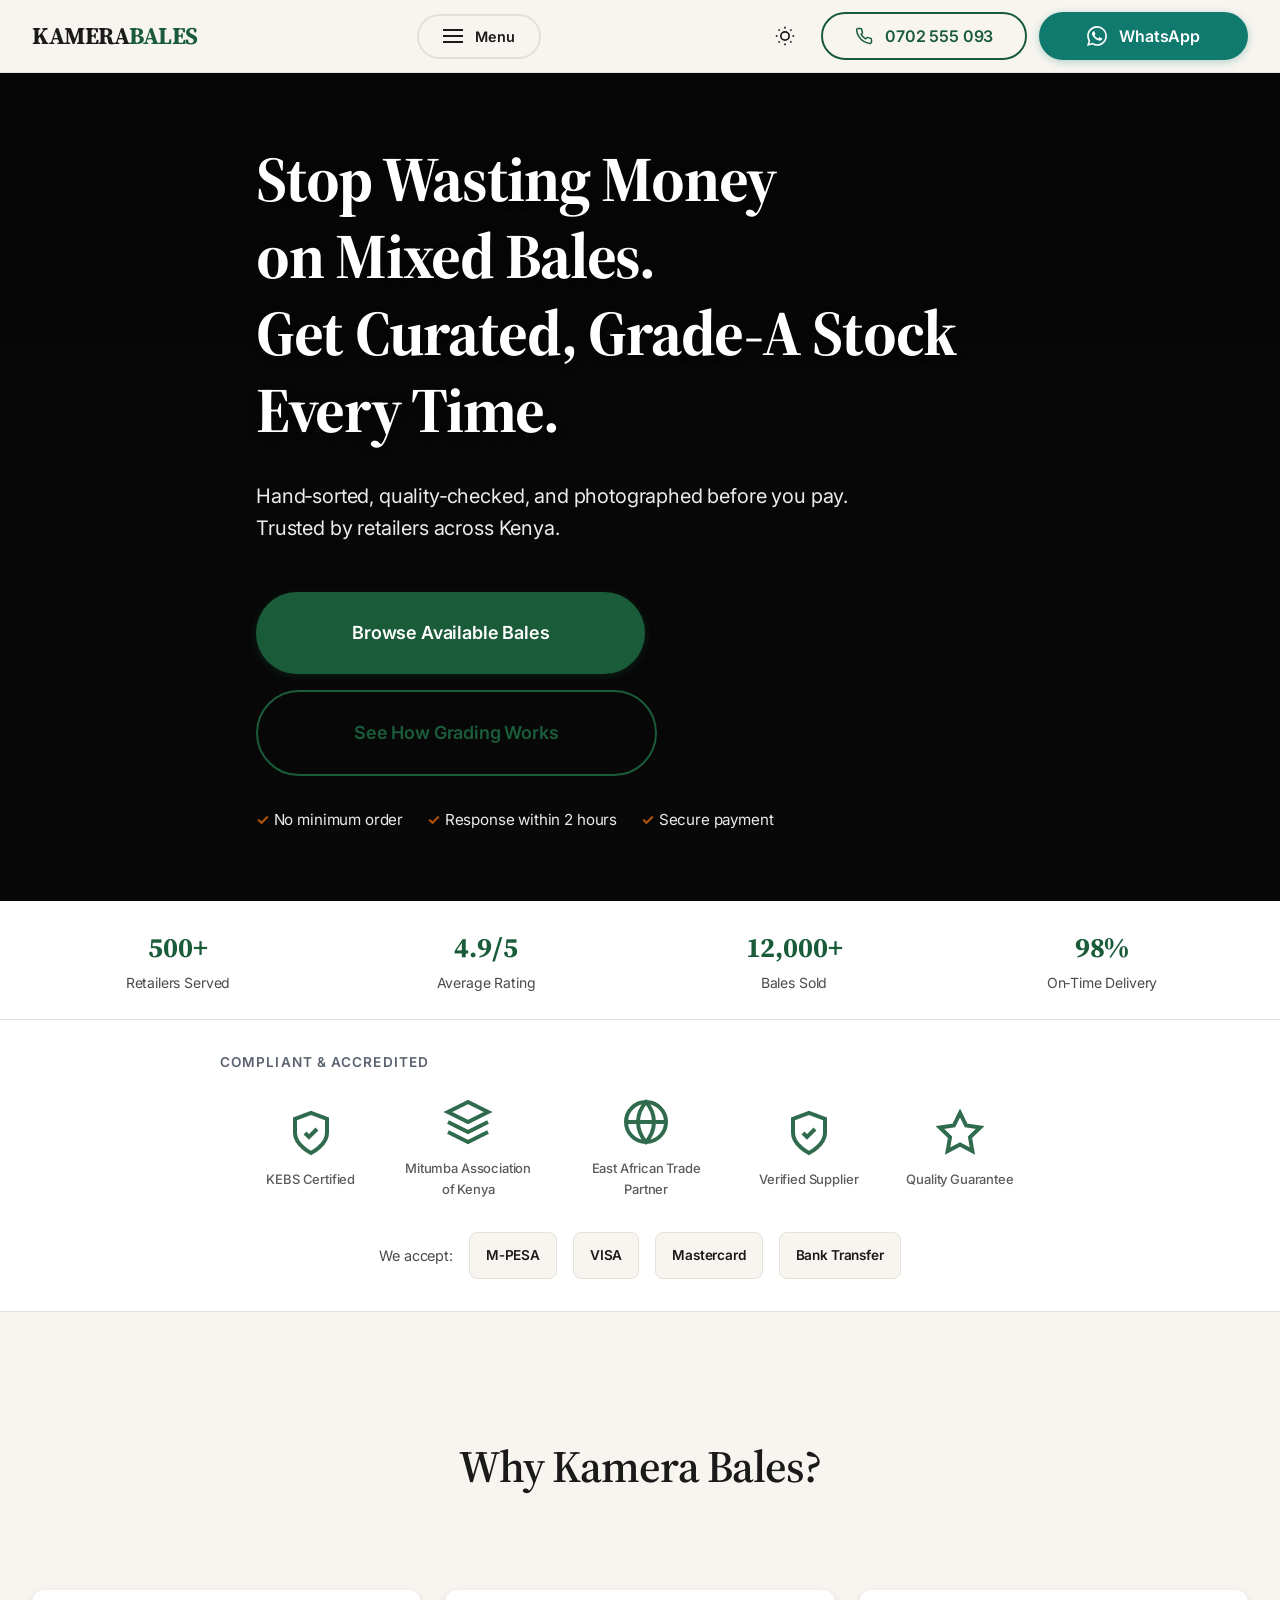
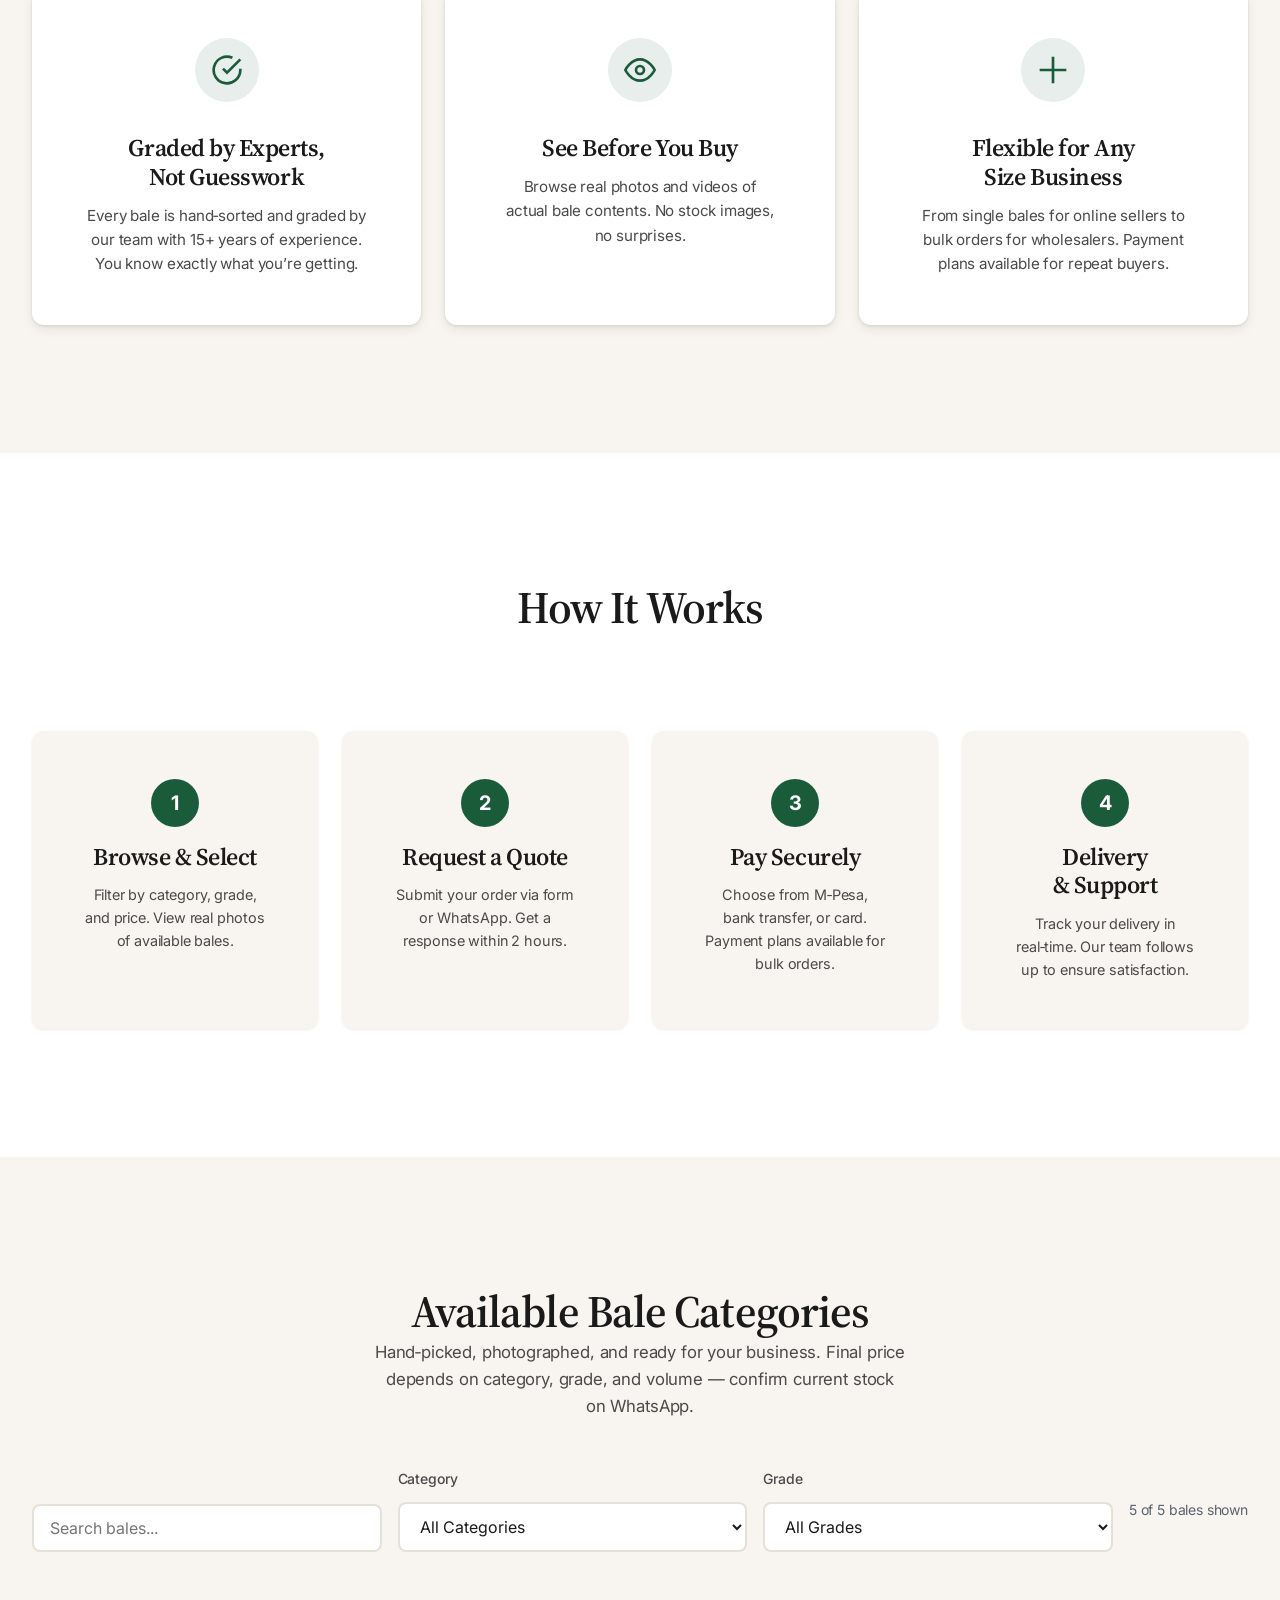
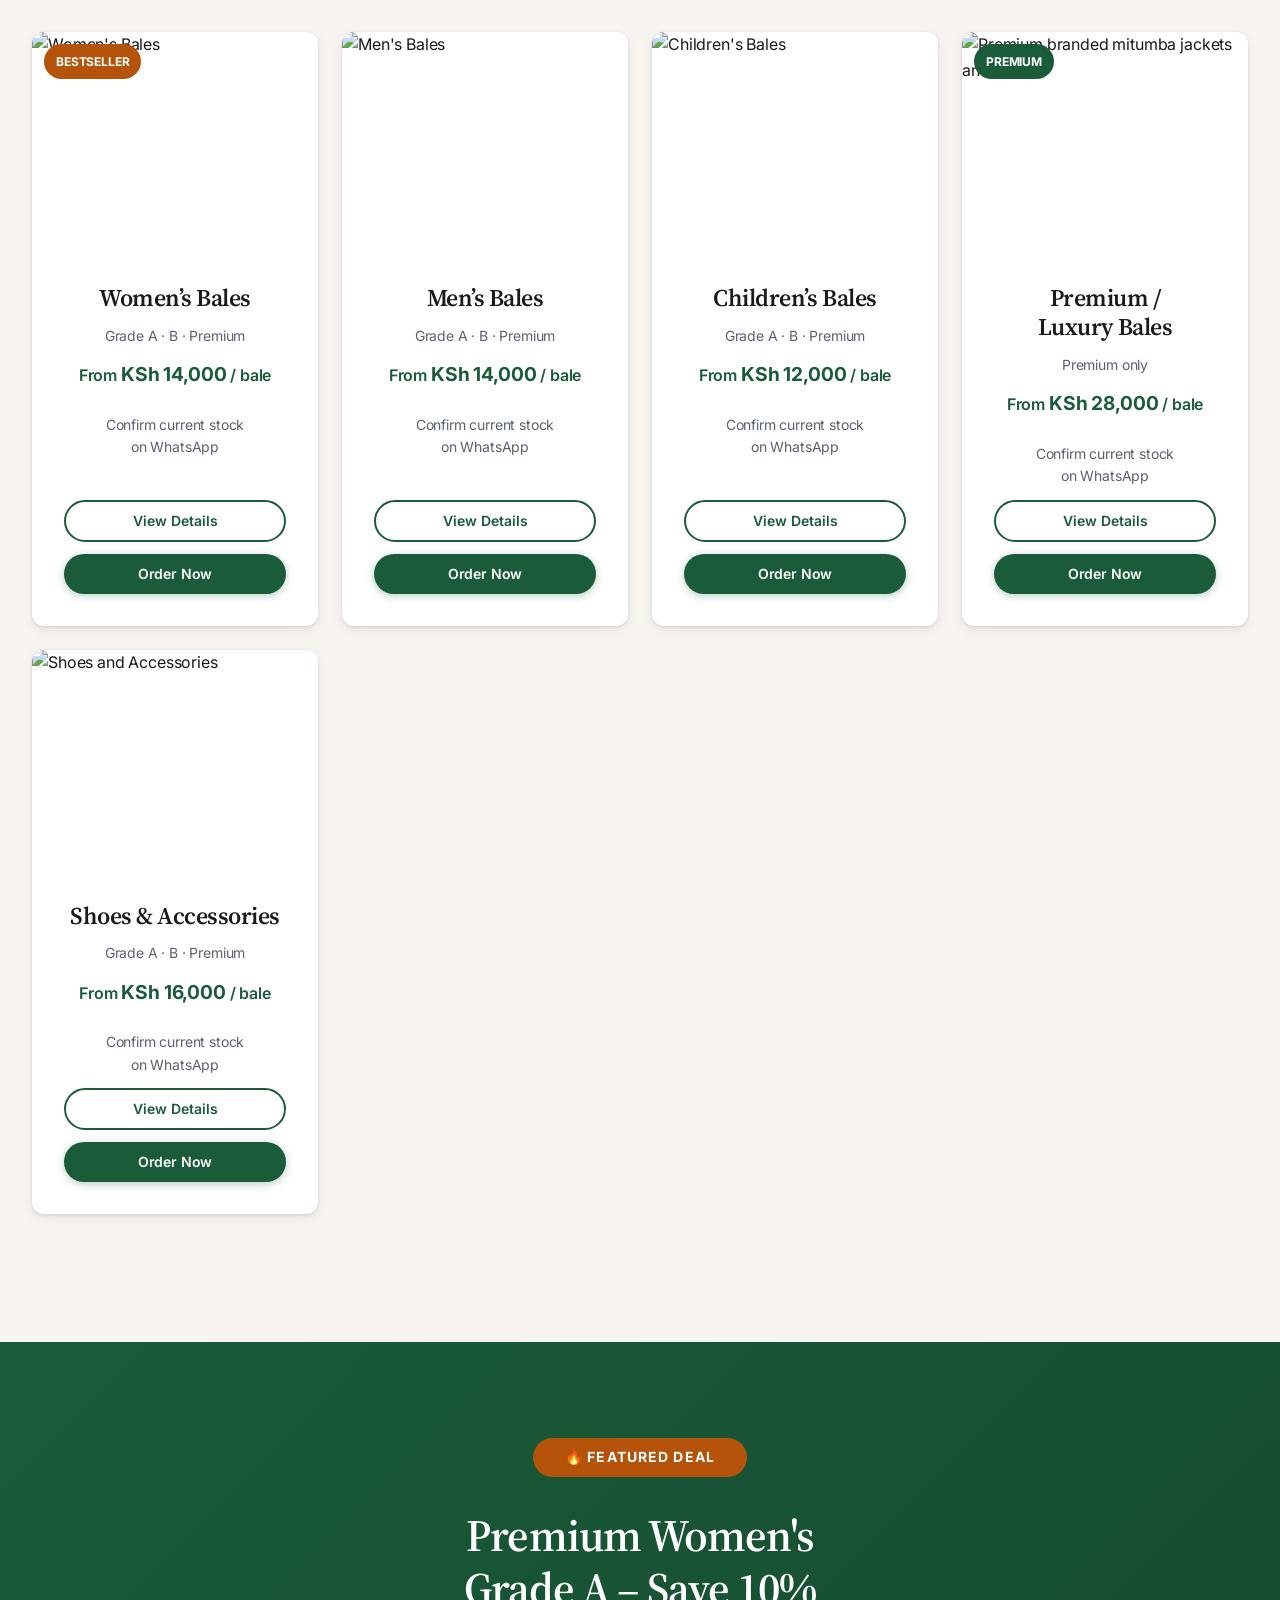
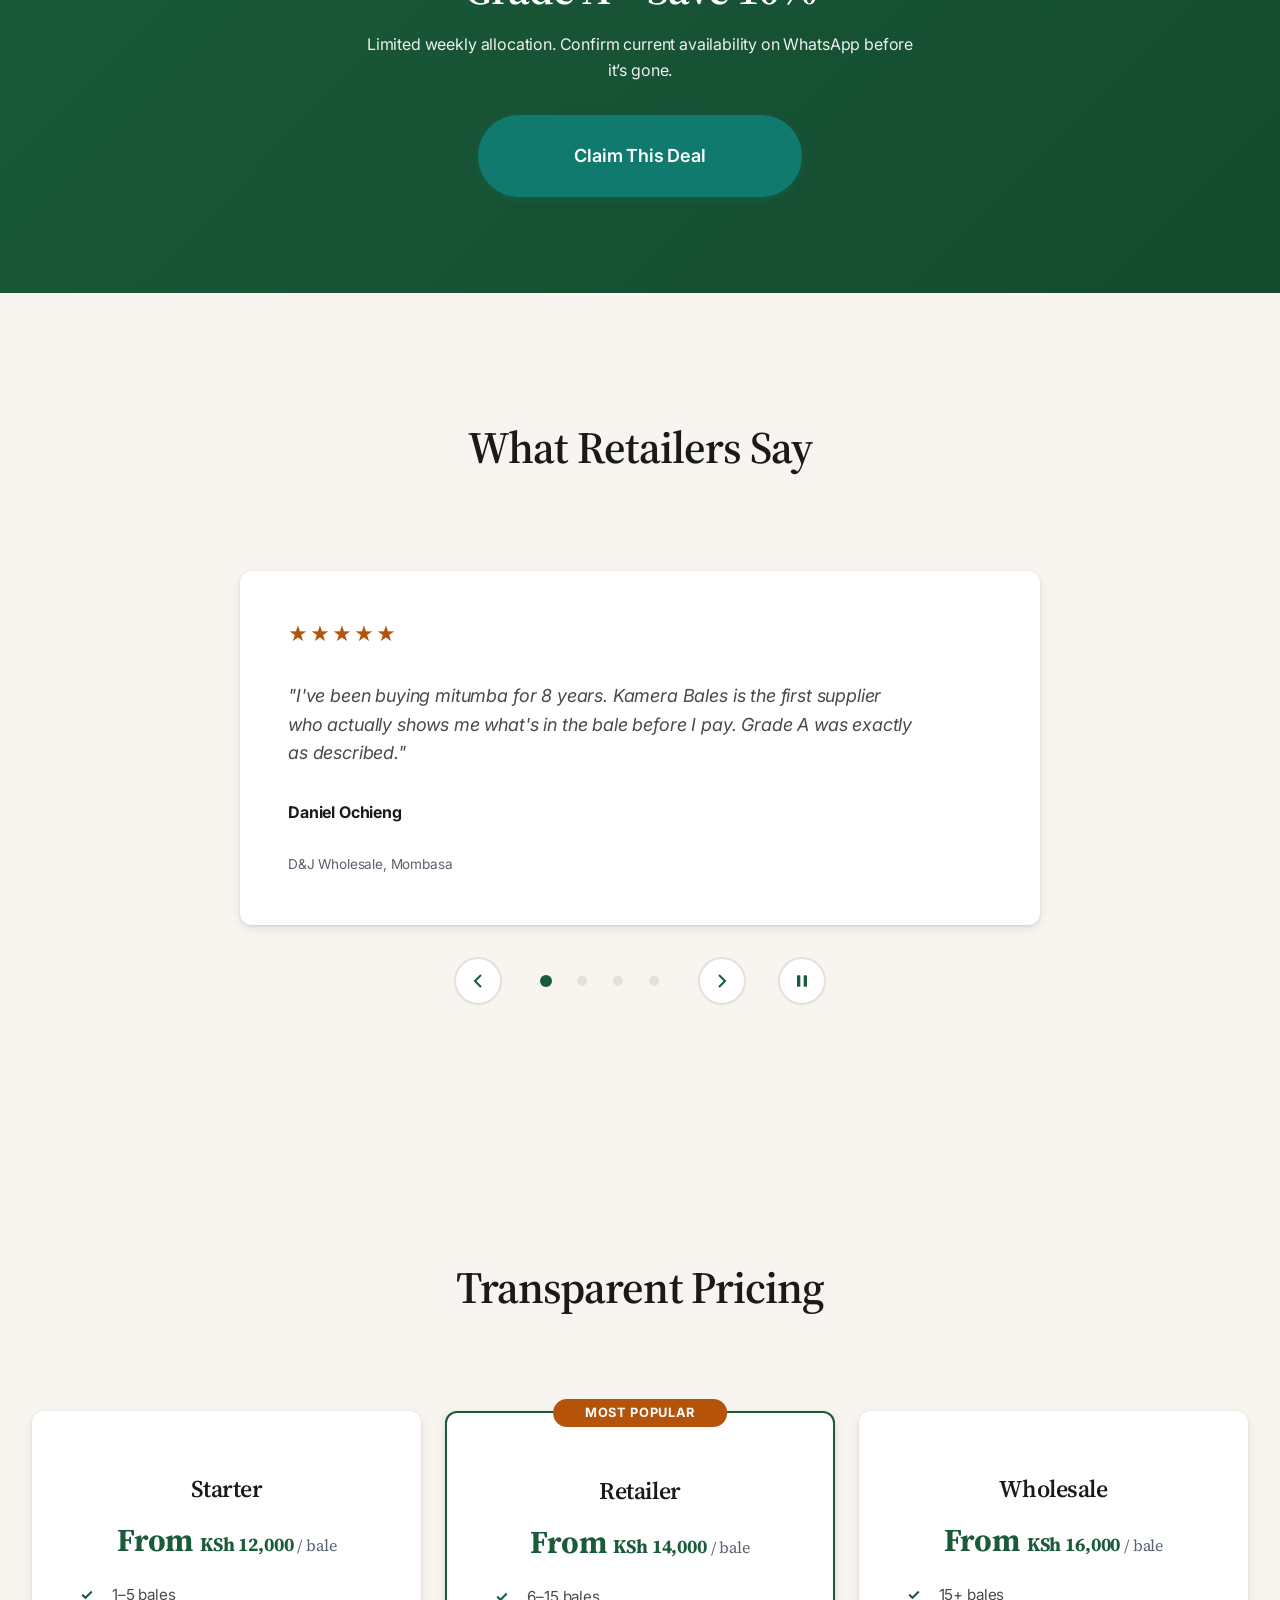
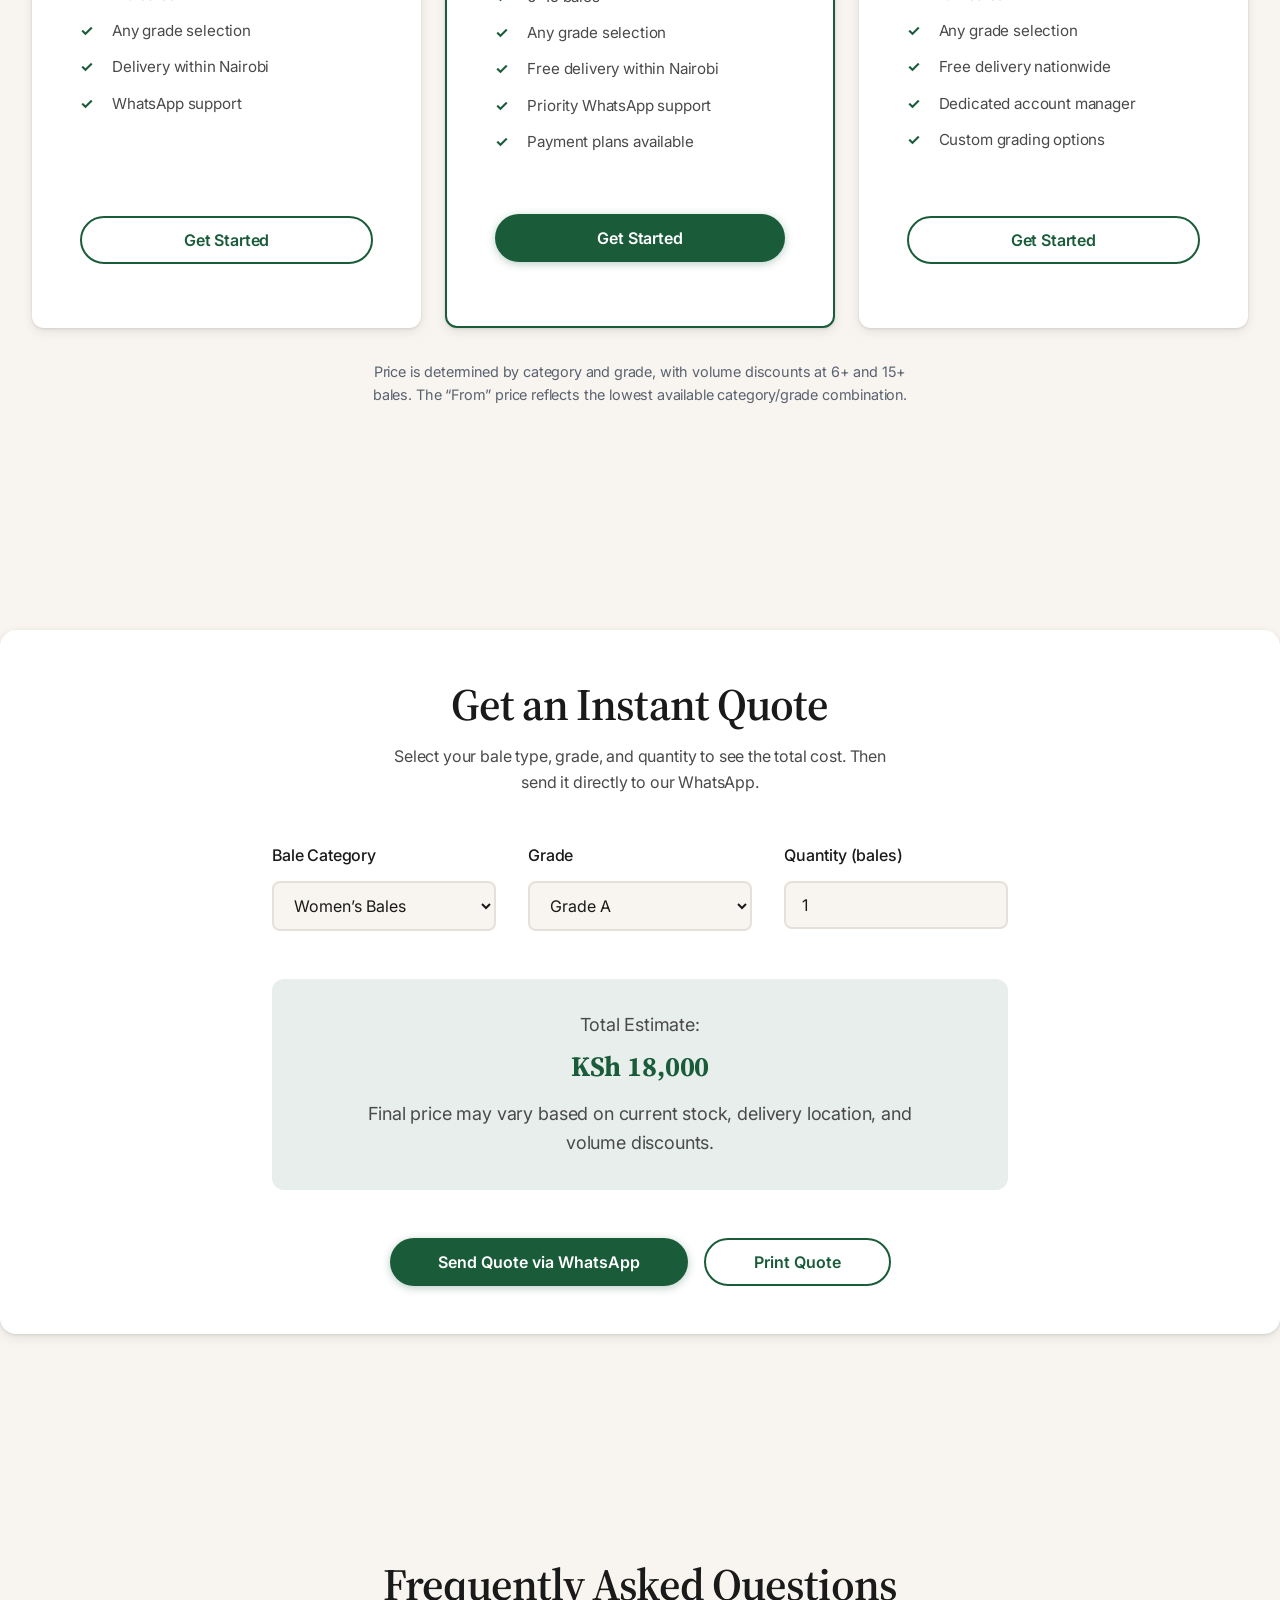
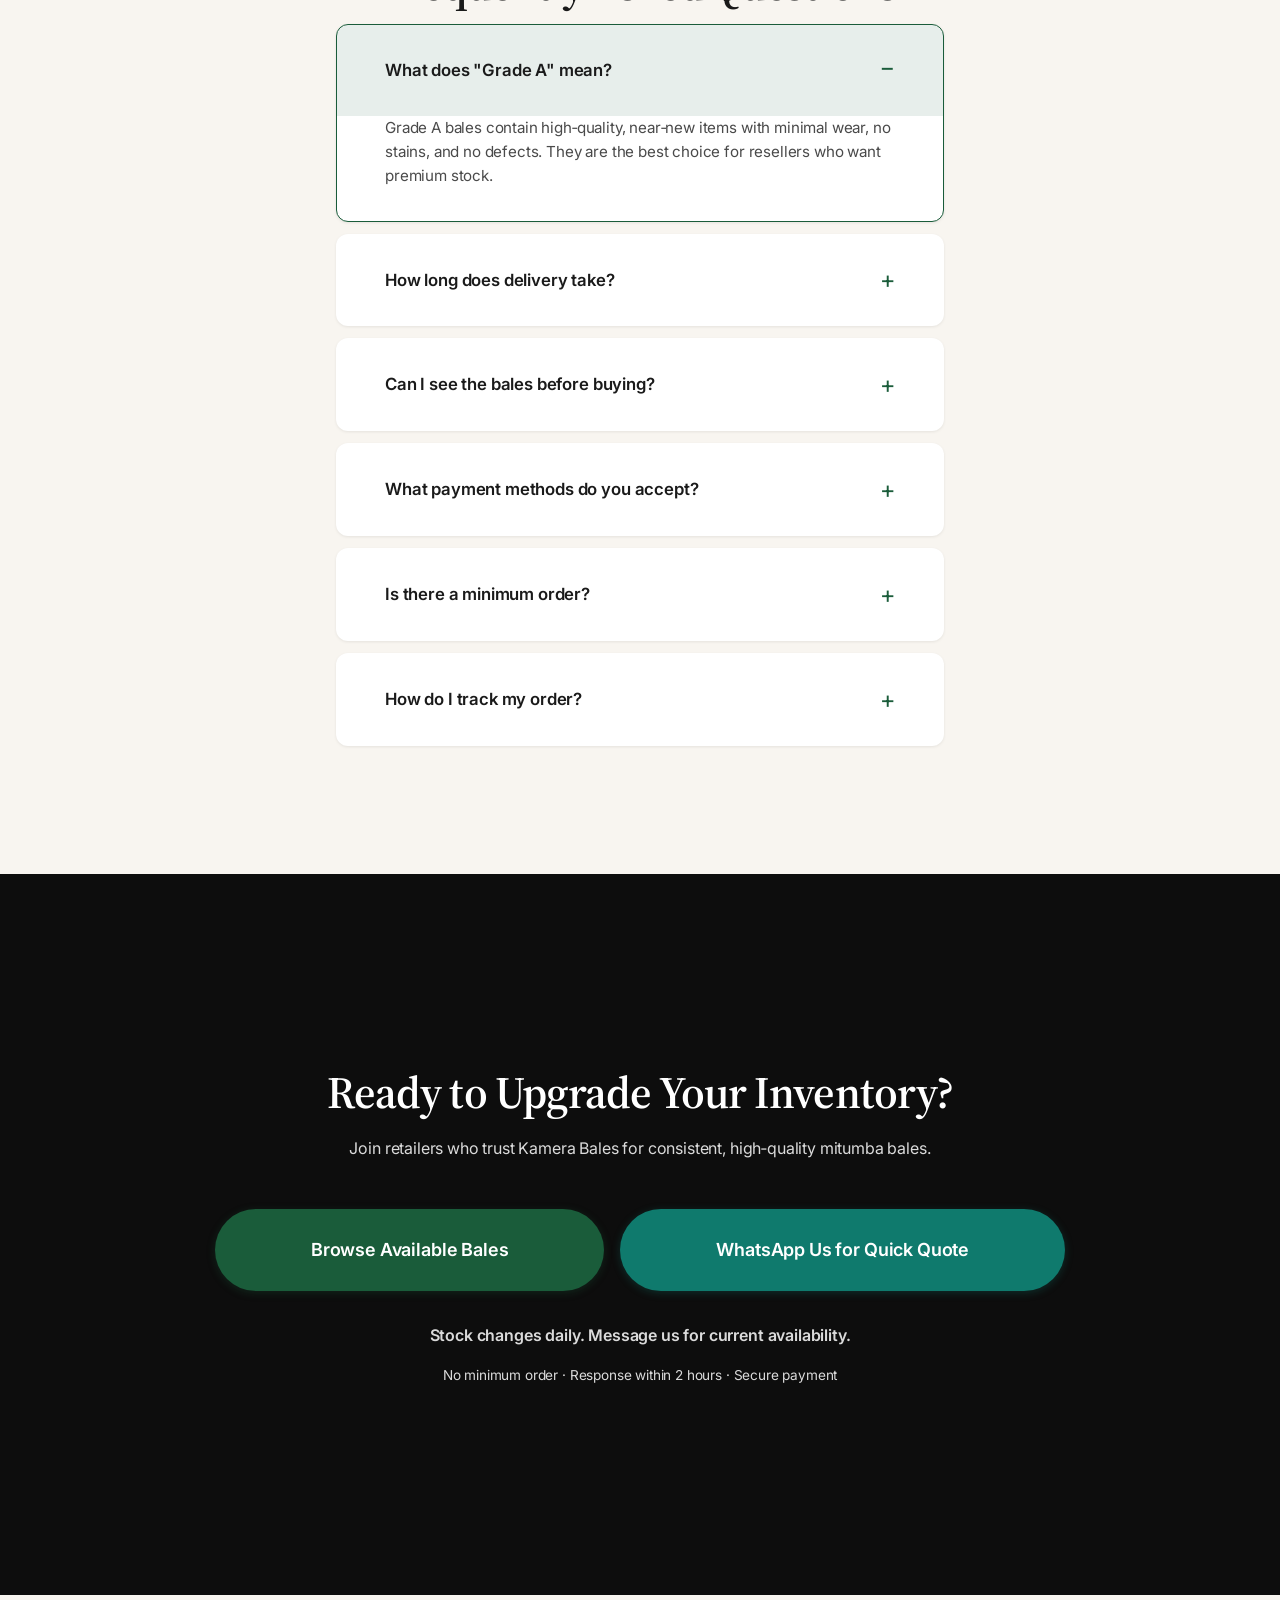
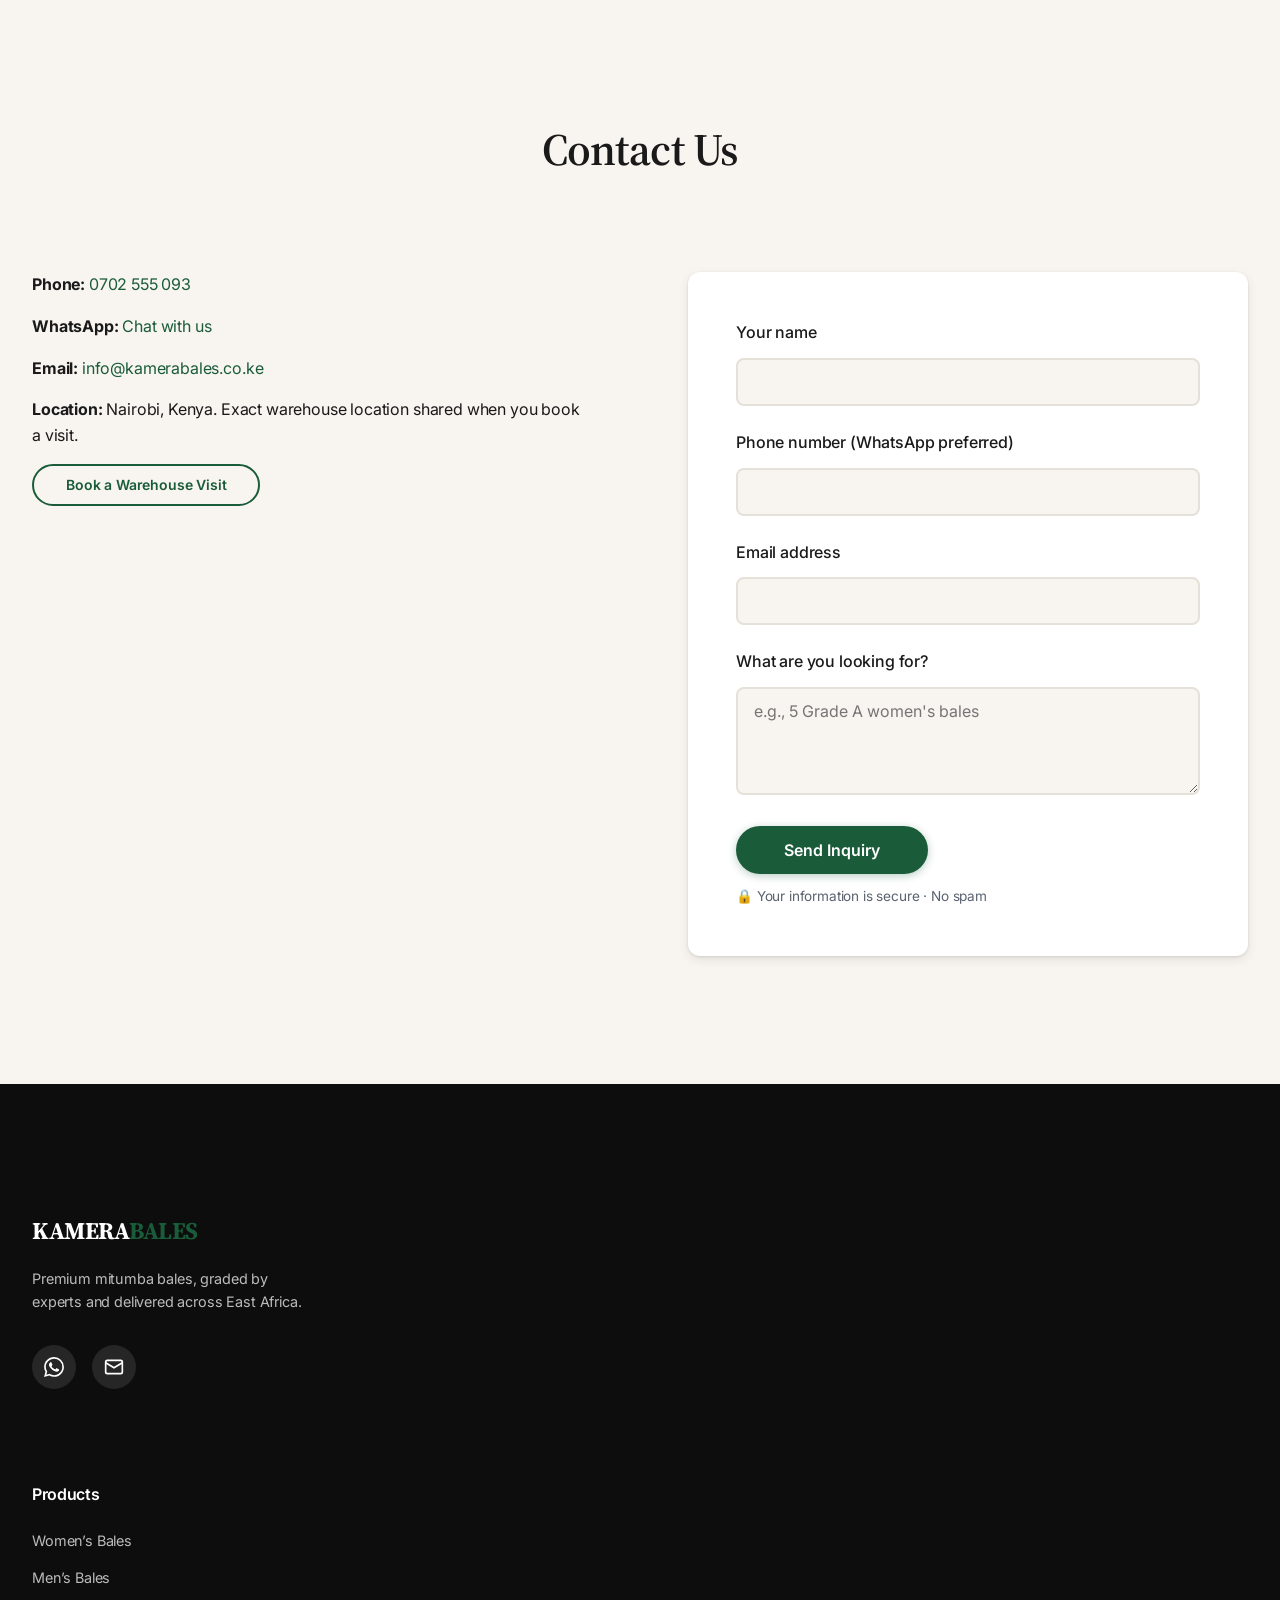
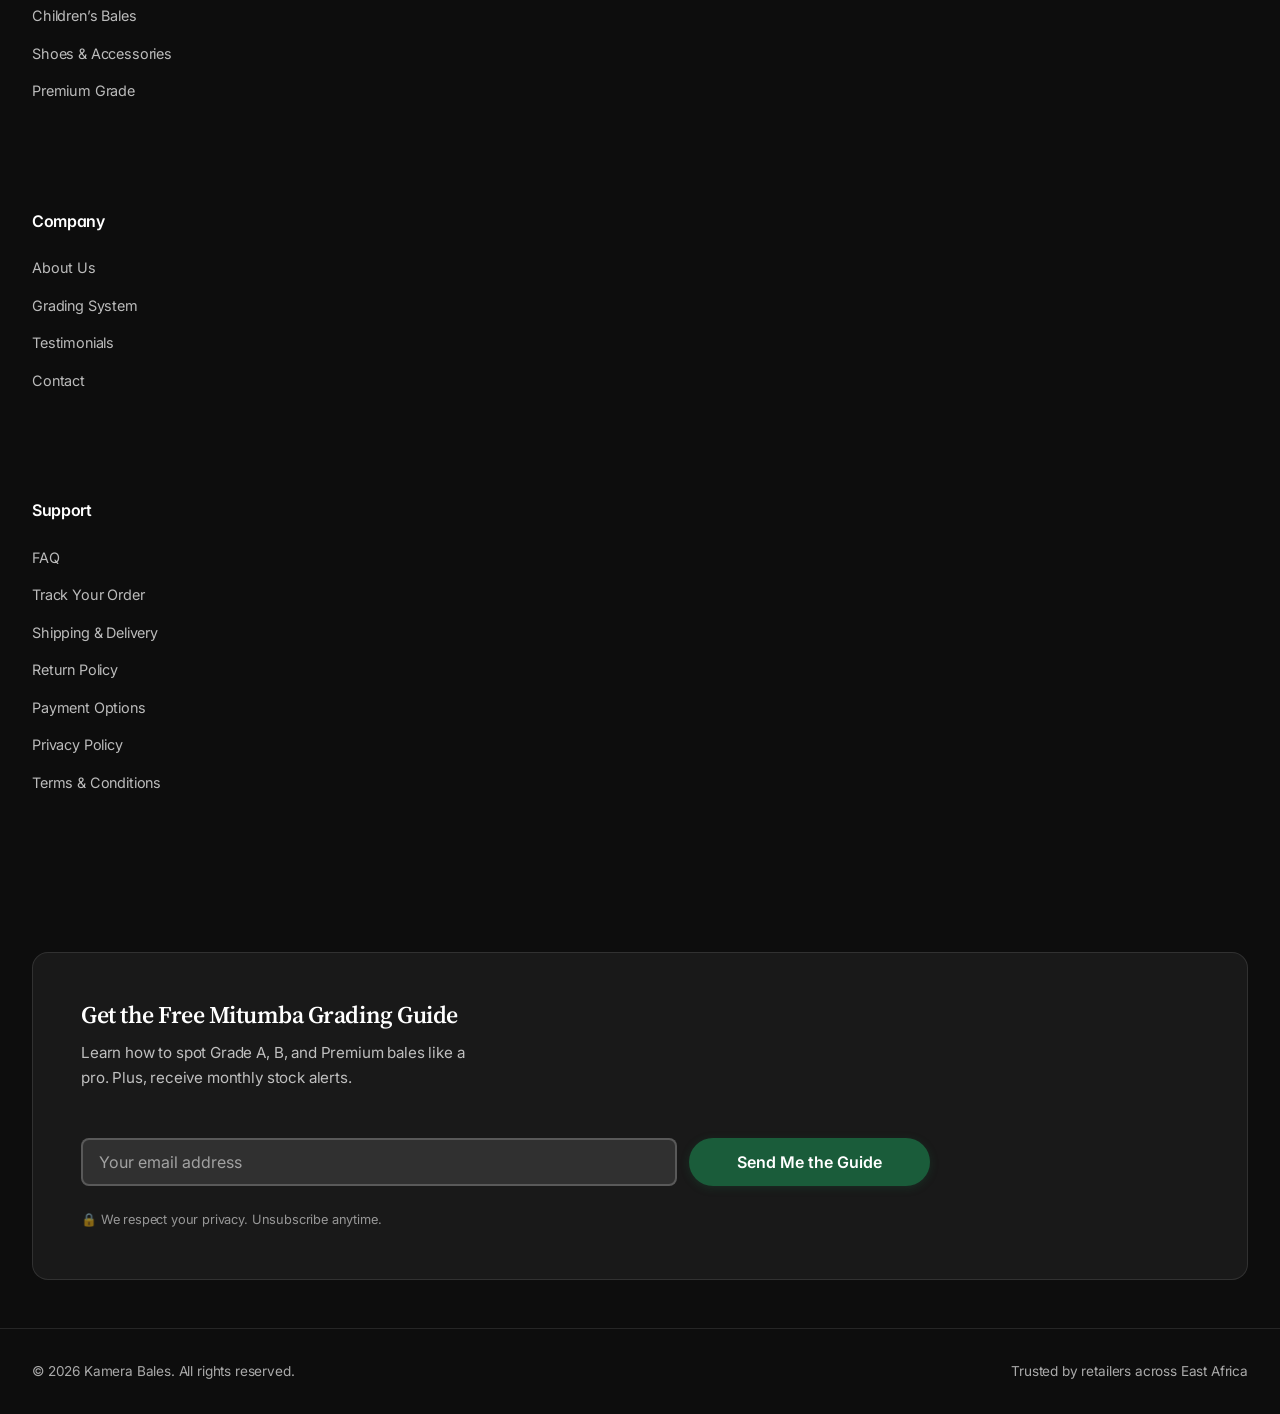
==== commit 3fe5b61b: "Add files via upload" ====
--- a/index.html
+++ b/index.html
@@ -6,7 +6,9 @@
     <title>Kamera Bales — Premium Mitumba Wholesale | Graded & Delivered</title>
     <meta name="description" content="Kamera Bales supplies hand-graded mitumba bales to retailers across Kenya. Grade A, Premium, and bulk wholesale with real photos. Call/WhatsApp 0702555093.">
     <meta name="theme-color" content="#1A5C3A">
+    <meta name="theme-color" media="(prefers-color-scheme: dark)" content="#0D0D0D">
     <meta name="color-scheme" content="light dark">
+    <link rel="icon" href="data:image/svg+xml,%3Csvg xmlns='http://www.w3.org/2000/svg' viewBox='0 0 64 64'%3E%3Crect width='64' height='64' rx='12' fill='%231A5C3A'/%3E%3Ctext x='32' y='42' font-family='Georgia,serif' font-size='28' font-weight='700' fill='white' text-anchor='middle'%3EKB%3C/text%3E%3C/svg%3E">
     <script>
         (function () {
             try {
@@ -33,7 +35,7 @@
     <link rel="canonical" href="https://www.kamerabales.co.ke/">
     <link rel="manifest" href="manifest.json">
     <meta name="apple-mobile-web-app-capable" content="yes">
-    <meta name="apple-mobile-web-app-status-bar-style" content="black-translucent">
+    <meta name="apple-mobile-web-app-status-bar-style" content="default">
     <meta name="apple-mobile-web-app-title" content="Kamera Bales">
     <link rel="apple-touch-icon" href="assets/icons/icon-192x192.svg">
 
@@ -42,24 +44,19 @@
       "@context": "https://schema.org",
       "@type": "LocalBusiness",
       "name": "Kamera Bales",
-      "description": "Premium mitumba bales, hand-graded and delivered across East Africa. Trusted by 500+ retailers.",
+      "description": "Premium mitumba bales, hand-graded and delivered across East Africa.",
       "url": "https://www.kamerabales.co.ke",
       "telephone": "+254702555093",
       "email": "info@kamerabales.co.ke",
       "address": {
         "@type": "PostalAddress",
-        "streetAddress": "Nairobi, Kenya",
         "addressLocality": "Nairobi",
         "addressCountry": "KE"
       },
-      "geo": { "@type": "GeoCoordinates", "latitude": -1.2921, "longitude": 36.8219 },
+      "areaServed": ["Kenya", "Uganda", "Tanzania", "Rwanda"],
       "openingHours": "Mo-Sa 08:00-18:00",
       "priceRange": "KSh 12,000 - KSh 35,000",
-      "image": "https://i.ibb.co/TMj08XJ8/1788341429496.png",
-      "sameAs": [
-        "https://www.instagram.com/kamerabales",
-        "https://www.facebook.com/kamerabales"
-      ]
+      "image": "https://i.ibb.co/TMj08XJ8/1788341429496.png"
     }
     </script>
 </head>
@@ -71,12 +68,10 @@
             <a href="/" class="logo" aria-label="Kamera Bales home">
                 <span class="logo-text">KAMERA<span class="logo-accent">BALES</span></span>
             </a>
-
             <button class="menu-toggle" aria-expanded="false" aria-controls="menu-overlay" aria-label="Open menu">
                 <span class="menu-icon"></span>
                 <span class="menu-text">Menu</span>
             </button>
-
             <div class="header-actions">
                 <button class="theme-toggle" aria-label="Toggle dark mode" aria-pressed="false">
                     <svg class="icon-sun" width="20" height="20" viewBox="0 0 24 24" fill="none" stroke="currentColor" stroke-width="2" aria-hidden="true"><circle cx="12" cy="12" r="5"/><line x1="12" y1="1" x2="12" y2="3"/><line x1="12" y1="21" x2="12" y2="23"/><line x1="4.22" y1="4.22" x2="5.64" y2="5.64"/><line x1="18.36" y1="18.36" x2="19.78" y2="19.78"/><line x1="1" y1="12" x2="3" y2="12"/><line x1="21" y1="12" x2="23" y2="12"/><line x1="4.22" y1="19.78" x2="5.64" y2="18.36"/><line x1="18.36" y1="5.64" x2="19.78" y2="4.22"/></svg>
@@ -123,23 +118,13 @@
     <main id="main-content" role="main">
         <section class="hero" aria-labelledby="hero-heading">
             <div class="hero-background" aria-hidden="true">
-                <img
-                    src="https://images.unsplash.com/photo-1441986300917-64674bd600d8?auto=format&fit=crop&w=1200&q=75"
-                    srcset="
-                        https://images.unsplash.com/photo-1441986300917-64674bd600d8?auto=format&fit=crop&w=600&q=70   600w,
-                        https://images.unsplash.com/photo-1441986300917-64674bd600d8?auto=format&fit=crop&w=1200&q=75 1200w,
-                        https://images.unsplash.com/photo-1441986300917-64674bd600d8?auto=format&fit=crop&w=1920&q=75 1920w
-                    "
-                    sizes="100vw"
-                    alt=""
-                    width="1920"
-                    height="1280"
-                    fetchpriority="high"
-                    decoding="async">
+                <img src="https://images.unsplash.com/photo-1441986300917-64674bd600d8?auto=format&fit=crop&w=1200&q=75"
+                    srcset="https://images.unsplash.com/photo-1441986300917-64674bd600d8?auto=format&fit=crop&w=600&q=70 600w, https://images.unsplash.com/photo-1441986300917-64674bd600d8?auto=format&fit=crop&w=1200&q=75 1200w, https://images.unsplash.com/photo-1441986300917-64674bd600d8?auto=format&fit=crop&w=1920&q=75 1920w"
+                    sizes="100vw" alt="" width="1920" height="1280" fetchpriority="high" decoding="async">
             </div>
             <div class="container hero-content">
                 <h1 id="hero-heading" class="hero-title">Stop Wasting Money on Mixed Bales.<br>Get Curated, Grade‑A Stock Every Time.</h1>
-                <p class="hero-subtitle">Hand‑sorted, quality‑checked, and photographed before you pay. Trusted by 500+ retailers across Kenya.</p>
+                <p class="hero-subtitle">Hand‑sorted, quality‑checked, and photographed before you pay. Trusted by retailers across Kenya.</p>
                 <div class="hero-cta">
                     <a href="#bales" class="btn btn-primary btn-lg">Browse Available Bales</a>
                     <a href="#how-it-works" class="btn btn-secondary btn-lg">See How Grading Works</a>
@@ -169,7 +154,7 @@
                     <li class="badge-item"><svg width="48" height="48" viewBox="0 0 24 24" fill="none" stroke="currentColor" stroke-width="2" aria-hidden="true"><path d="M12 2L2 7l10 5 10-5-10-5z"/><path d="M2 17l10 5 10-5"/><path d="M2 12l10 5 10-5"/></svg><span>Mitumba Association of Kenya</span></li>
                     <li class="badge-item"><svg width="48" height="48" viewBox="0 0 24 24" fill="none" stroke="currentColor" stroke-width="2" aria-hidden="true"><circle cx="12" cy="12" r="10"/><path d="M2 12h20"/><path d="M12 2a15.3 15.3 0 0 1 4 10 15.3 15.3 0 0 1-4 10 15.3 15.3 0 0 1-4-10 15.3 15.3 0 0 1 4-10z"/></svg><span>East African Trade Partner</span></li>
                     <li class="badge-item"><svg width="48" height="48" viewBox="0 0 24 24" fill="none" stroke="currentColor" stroke-width="2" aria-hidden="true"><path d="M12 22s8-4 8-10V5l-8-3-8 3v7c0 6 8 10 8 10z"/><path d="M9 12l2 2 4-4"/></svg><span>Verified Supplier</span></li>
-                    <li class="badge-item"><svg width="48" height="48" viewBox="0 0 24 24" fill="none" stroke="currentColor" stroke-width="2" aria-hidden="true"><polygon points="12 2 15.09 8.26 22 9.27 17 14.14 18.18 21.02 12 17.77 5.82 21.02 7 14.14 2 9.27 8.91 8.26 12 2"/></svg><span>5‑Star Quality Rating</span></li>
+                    <li class="badge-item"><svg width="48" height="48" viewBox="0 0 24 24" fill="none" stroke="currentColor" stroke-width="2" aria-hidden="true"><polygon points="12 2 15.09 8.26 22 9.27 17 14.14 18.18 21.02 12 17.77 5.82 21.02 7 14.14 2 9.27 8.91 8.26 12 2"/></svg><span>Quality Guarantee</span></li>
                 </ul>
                 <div class="payment-methods">
                     <span>We accept:</span>
@@ -220,7 +205,7 @@
             <div class="container">
                 <div class="bales-header">
                     <h2 id="bales-heading" class="section-title">Available Bale Categories</h2>
-                    <p class="section-subtitle">Hand‑picked, photographed, and ready for your business. Select the perfect mix for your shop.</p>
+                    <p class="section-subtitle">Hand‑picked, photographed, and ready for your business. Final price depends on category, grade, and volume — confirm current stock on WhatsApp.</p>
                 </div>
 
                 <div class="bale-filters" role="search" aria-label="Filter bales">
@@ -247,7 +232,7 @@
                             <h3>Women’s Bales</h3>
                             <p class="grade">Grade A · B · Premium</p>
                             <p class="price">From <strong>KSh 14,000</strong> / bale</p>
-                            <p class="stock-urgency" data-category="womens"></p>
+                            <p class="stock-note">Confirm current stock on WhatsApp</p>
                             <div class="bale-actions">
                                 <button class="btn btn-outline-primary btn-sm view-details" data-bale-id="1">View Details</button>
                                 <a href="https://wa.me/254702555093" class="btn btn-primary btn-sm" target="_blank" rel="noopener" data-wa-template="Hi Kamera Bales, I'm interested in Women's Bales - Grade A / B / Premium. Please share current stock and prices.">Order Now</a>
@@ -263,7 +248,7 @@
                             <h3>Men’s Bales</h3>
                             <p class="grade">Grade A · B · Premium</p>
                             <p class="price">From <strong>KSh 14,000</strong> / bale</p>
-                            <p class="stock-urgency" data-category="mens"></p>
+                            <p class="stock-note">Confirm current stock on WhatsApp</p>
                             <div class="bale-actions">
                                 <button class="btn btn-outline-primary btn-sm view-details" data-bale-id="2">View Details</button>
                                 <a href="https://wa.me/254702555093" class="btn btn-primary btn-sm" target="_blank" rel="noopener" data-wa-template="Hi Kamera Bales, I'm interested in Men's Bales - Grade A / B / Premium. Please share current stock and prices.">Order Now</a>
@@ -279,7 +264,7 @@
                             <h3>Children’s Bales</h3>
                             <p class="grade">Grade A · B · Premium</p>
                             <p class="price">From <strong>KSh 12,000</strong> / bale</p>
-                            <p class="stock-urgency" data-category="childrens"></p>
+                            <p class="stock-note">Confirm current stock on WhatsApp</p>
                             <div class="bale-actions">
                                 <button class="btn btn-outline-primary btn-sm view-details" data-bale-id="3">View Details</button>
                                 <a href="https://wa.me/254702555093" class="btn btn-primary btn-sm" target="_blank" rel="noopener" data-wa-template="Hi Kamera Bales, I'm interested in Children's Bales - Grade A / B / Premium. Please share current stock and prices.">Order Now</a>
@@ -296,7 +281,7 @@
                             <h3>Premium / Luxury Bales</h3>
                             <p class="grade">Premium only</p>
                             <p class="price">From <strong>KSh 28,000</strong> / bale</p>
-                            <p class="stock-urgency" data-category="premium"></p>
+                            <p class="stock-note">Confirm current stock on WhatsApp</p>
                             <div class="bale-actions">
                                 <button class="btn btn-outline-primary btn-sm view-details" data-bale-id="4">View Details</button>
                                 <a href="https://wa.me/254702555093" class="btn btn-primary btn-sm" target="_blank" rel="noopener" data-wa-template="Hi Kamera Bales, I'm interested in Premium / Luxury Bales. Please share current stock and prices.">Order Now</a>
@@ -312,7 +297,7 @@
                             <h3>Shoes & Accessories</h3>
                             <p class="grade">Grade A · B · Premium</p>
                             <p class="price">From <strong>KSh 16,000</strong> / bale</p>
-                            <p class="stock-urgency" data-category="shoes"></p>
+                            <p class="stock-note">Confirm current stock on WhatsApp</p>
                             <div class="bale-actions">
                                 <button class="btn btn-outline-primary btn-sm view-details" data-bale-id="5">View Details</button>
                                 <a href="https://wa.me/254702555093" class="btn btn-primary btn-sm" target="_blank" rel="noopener" data-wa-template="Hi Kamera Bales, I'm interested in Shoes & Accessories Bales - Grade A / B / Premium. Please share current stock and prices.">Order Now</a>
@@ -328,11 +313,8 @@
                 <div class="featured-bale-content">
                     <span class="featured-label">🔥 Featured Deal</span>
                     <h2 id="featured-bale-heading">Premium Women's Grade A – Save 10%</h2>
-                    <p>Limited time offer. Only 5 bales left at this price.</p>
-                    <div class="countdown" data-deadline="2026-09-07T00:00:00">
-                        <span class="days">00</span>d : <span class="hours">00</span>h : <span class="minutes">00</span>m : <span class="seconds">00</span>s
-                    </div>
-                    <a href="https://wa.me/254702555093" class="btn btn-whatsapp btn-lg" target="_blank" rel="noopener" data-wa-template="I want the featured bale">Claim This Deal</a>
+                    <p>Limited weekly allocation. Confirm current availability on WhatsApp before it’s gone.</p>
+                    <a href="https://wa.me/254702555093" class="btn btn-whatsapp btn-lg" target="_blank" rel="noopener" data-wa-template="I want the featured Premium Women's Grade A deal">Claim This Deal</a>
                 </div>
             </div>
         </section>
@@ -389,23 +371,24 @@
                     <div class="pricing-card">
                         <h3>Starter</h3>
                         <p class="price">From <strong>KSh 12,000</strong><small> / bale</small></p>
-                        <ul><li>1–5 bales</li><li>Grade B selection</li><li>Delivery within Nairobi</li><li>WhatsApp support</li></ul>
-                        <a href="https://wa.me/254702555093" class="btn btn-secondary" target="_blank" rel="noopener" data-wa-template="I want the Starter plan">Get Started</a>
+                        <ul><li>1–5 bales</li><li>Any grade selection</li><li>Delivery within Nairobi</li><li>WhatsApp support</li></ul>
+                        <a href="https://wa.me/254702555093" class="btn btn-secondary" target="_blank" rel="noopener" data-wa-template="I want the Starter plan (1–5 bales)">Get Started</a>
                     </div>
                     <div class="pricing-card featured">
                         <span class="popular-badge">MOST POPULAR</span>
                         <h3>Retailer</h3>
-                        <p class="price">From <strong>KSh 15,000</strong><small> / bale</small></p>
-                        <ul><li>6–15 bales</li><li>Grade A selection</li><li>Free delivery within Nairobi</li><li>Priority WhatsApp support</li><li>Payment plans available</li></ul>
-                        <a href="https://wa.me/254702555093" class="btn btn-primary" target="_blank" rel="noopener" data-wa-template="I want the Retailer plan">Get Started</a>
+                        <p class="price">From <strong>KSh 14,000</strong><small> / bale</small></p>
+                        <ul><li>6–15 bales</li><li>Any grade selection</li><li>Free delivery within Nairobi</li><li>Priority WhatsApp support</li><li>Payment plans available</li></ul>
+                        <a href="https://wa.me/254702555093" class="btn btn-primary" target="_blank" rel="noopener" data-wa-template="I want the Retailer plan (6–15 bales)">Get Started</a>
                     </div>
                     <div class="pricing-card">
                         <h3>Wholesale</h3>
-                        <p class="price">From <strong>KSh 22,000</strong><small> / bale</small></p>
-                        <ul><li>15+ bales</li><li>Premium / Luxury mix</li><li>Free delivery nationwide</li><li>Dedicated account manager</li><li>Custom grading options</li></ul>
-                        <a href="https://wa.me/254702555093" class="btn btn-secondary" target="_blank" rel="noopener" data-wa-template="I want the Wholesale plan">Get Started</a>
-                    </div>
-                </div>
+                        <p class="price">From <strong>KSh 16,000</strong><small> / bale</small></p>
+                        <ul><li>15+ bales</li><li>Any grade selection</li><li>Free delivery nationwide</li><li>Dedicated account manager</li><li>Custom grading options</li></ul>
+                        <a href="https://wa.me/254702555093" class="btn btn-secondary" target="_blank" rel="noopener" data-wa-template="I want the Wholesale plan (15+ bales)">Get Started</a>
+                    </div>
+                </div>
+                <p class="pricing-note">Price is determined by category and grade, with volume discounts at 6+ and 15+ bales. The “From” price reflects the lowest available category/grade combination.</p>
             </div>
         </section>
 
@@ -413,15 +396,15 @@
             <div class="container container-md">
                 <h2 id="quote-heading" class="section-title">Get an Instant Quote</h2>
                 <p class="quote-intro">Select your bale type, grade, and quantity to see the total cost. Then send it directly to our WhatsApp.</p>
-                <form id="quoteForm" class="quote-form" action="#" method="post">
+                <form id="quoteForm" class="quote-form" action="#" method="post" novalidate>
                     <div class="form-row">
                         <div class="form-group"><label for="category">Bale Category</label><select id="category" name="category" required><option value="womens">Women’s Bales</option><option value="mens">Men’s Bales</option><option value="childrens">Children’s Bales</option><option value="premium">Premium / Luxury Bales</option><option value="shoes">Shoes & Accessories</option></select></div>
                         <div class="form-group"><label for="grade">Grade</label><select id="grade" name="grade" required><option value="A">Grade A</option><option value="B">Grade B</option><option value="Premium">Premium</option></select></div>
-                        <div class="form-group"><label for="quantity">Quantity (bales)</label><input type="number" id="quantity" name="quantity" min="1" max="50" value="1" required></div>
+                        <div class="form-group"><label for="quantity">Quantity (bales)</label><input type="number" id="quantity" name="quantity" min="1" max="50" value="1" required inputmode="numeric"></div>
                     </div>
                     <div class="quote-summary" aria-live="polite">
                         <p>Total Estimate: <strong id="quoteTotal">KSh 0</strong></p>
-                        <p class="quote-note">Final price may vary based on current stock and delivery location.</p>
+                        <p class="quote-note">Final price may vary based on current stock, delivery location, and volume discounts.</p>
                     </div>
                     <div class="quote-actions">
                         <button type="button" id="generateQuoteBtn" class="btn btn-primary">Send Quote via WhatsApp</button>
@@ -436,28 +419,28 @@
                 <h2 id="faq-heading" class="section-title">Frequently Asked Questions</h2>
                 <div class="faq-list">
                     <details class="faq-item" open>
-                        <summary><h3>What does "Grade A" mean?</h3></summary>
+                        <summary>What does "Grade A" mean?</summary>
                         <p>Grade A bales contain high‑quality, near‑new items with minimal wear, no stains, and no defects. They are the best choice for resellers who want premium stock.</p>
                     </details>
                     <details class="faq-item">
-                        <summary><h3>How long does delivery take?</h3></summary>
+                        <summary>How long does delivery take?</summary>
                         <p>Within Nairobi: 1–2 business days. Other regions: 2–4 business days. You'll receive a tracking number once your order ships.</p>
                     </details>
                     <details class="faq-item">
-                        <summary><h3>Can I see the bales before buying?</h3></summary>
+                        <summary>Can I see the bales before buying?</summary>
                         <p>Yes! We provide real photos and videos of each bale on WhatsApp. You can also visit our Nairobi warehouse by appointment.</p>
                     </details>
                     <details class="faq-item">
-                        <summary><h3>What payment methods do you accept?</h3></summary>
+                        <summary>What payment methods do you accept?</summary>
                         <p>We accept M‑Pesa, bank transfer, and major credit/debit cards. For bulk orders, we offer flexible payment plans.</p>
                     </details>
                     <details class="faq-item">
-                        <summary><h3>Is there a minimum order?</h3></summary>
+                        <summary>Is there a minimum order?</summary>
                         <p>No minimum order for first‑time buyers. For repeat buyers, we encourage larger orders for better rates, but you can still order single bales.</p>
                     </details>
                     <details class="faq-item">
-                        <summary><h3>How do I track my order?</h3></summary>
-                        <p>Once your order ships, you'll receive a tracking number (e.g., KB-2026-0001). Enter it on our <a href="track.html">Track Order</a> page to see real‑time status.</p>
+                        <summary>How do I track my order?</summary>
+                        <p>Once your order ships, you'll receive a tracking number (e.g., KB-2026-0001). Use our <a href="track.html">Track Order</a> page or message us on WhatsApp for the latest status.</p>
                     </details>
                 </div>
             </div>
@@ -466,12 +449,12 @@
         <section class="final-cta" aria-labelledby="final-cta-heading">
             <div class="container">
                 <h2 id="final-cta-heading">Ready to Upgrade Your Inventory?</h2>
-                <p>Join 500+ retailers who trust Kamera Bales for consistent, high‑quality mitumba bales.</p>
+                <p>Join retailers who trust Kamera Bales for consistent, high‑quality mitumba bales.</p>
                 <div class="final-cta-buttons">
                     <a href="#bales" class="btn btn-primary btn-lg">Browse Available Bales</a>
                     <a href="https://wa.me/254702555093" class="btn btn-whatsapp btn-lg" target="_blank" rel="noopener" data-wa-template="Hi Kamera Bales, I'd like a quick quote">WhatsApp Us for Quick Quote</a>
                 </div>
-                <p class="final-urgency">This week’s stock is selling fast. Only 12 bales left in Grade A Women’s.</p>
+                <p class="final-urgency">Stock changes daily. Message us for current availability.</p>
                 <p class="final-trust">No minimum order · Response within 2 hours · Secure payment</p>
             </div>
         </section>
@@ -484,12 +467,13 @@
                         <p><strong>Phone:</strong> <a href="tel:0702555093">0702 555 093</a></p>
                         <p><strong>WhatsApp:</strong> <a href="https://wa.me/254702555093" target="_blank" rel="noopener">Chat with us</a></p>
                         <p><strong>Email:</strong> <a href="mailto:info@kamerabales.co.ke">info@kamerabales.co.ke</a></p>
-                        <p><strong>Location:</strong> Nairobi, Kenya (Warehouse visits by appointment)</p>
-                    </div>
-                    <form class="contact-form" action="https://formspree.io/f/mjybylyr" method="post">
-                        <div class="form-group"><label for="name">Your name</label><input type="text" id="name" name="name" required autocomplete="name" aria-required="true"></div>
-                        <div class="form-group"><label for="phone">Phone number (WhatsApp preferred)</label><input type="tel" id="phone" name="phone" required autocomplete="tel" aria-required="true"></div>
-                        <div class="form-group"><label for="email">Email address</label><input type="email" id="email" name="email" autocomplete="email"></div>
+                        <p><strong>Location:</strong> Nairobi, Kenya. Exact warehouse location shared when you book a visit.</p>
+                        <p><a class="btn btn-secondary btn-sm" href="https://wa.me/254702555093?text=Hi%20Kamera%20Bales%2C%20I%27d%20like%20to%20book%20a%20warehouse%20visit" target="_blank" rel="noopener">Book a Warehouse Visit</a></p>
+                    </div>
+                    <form class="contact-form" action="https://formspree.io/f/mjybylyr" method="post" novalidate>
+                        <div class="form-group"><label for="name">Your name</label><input type="text" id="name" name="name" required autocomplete="name"></div>
+                        <div class="form-group"><label for="phone">Phone number (WhatsApp preferred)</label><input type="tel" id="phone" name="phone" required autocomplete="tel" inputmode="tel"></div>
+                        <div class="form-group"><label for="email">Email address</label><input type="email" id="email" name="email" autocomplete="email" inputmode="email"></div>
                         <div class="form-group"><label for="message">What are you looking for?</label><textarea id="message" name="message" rows="4" placeholder="e.g., 5 Grade A women's bales"></textarea></div>
                         <button type="submit" class="btn btn-primary">Send Inquiry</button>
                         <p class="form-note">🔒 Your information is secure · No spam</p>
@@ -505,13 +489,22 @@
                 <span class="logo-text">KAMERA<span class="logo-accent">BALES</span></span>
                 <p>Premium mitumba bales, graded by experts and delivered across East Africa.</p>
                 <div class="social-links">
-                    <a href="#" aria-label="Instagram"><svg width="20" height="20" fill="currentColor" viewBox="0 0 24 24" aria-hidden="true"><path d="M12 2.163c3.204 0 3.584.012 4.85.07 3.252.148 4.771 1.691 4.919 4.919.058 1.265.069 1.645.069 4.849 0 3.205-.012 3.584-.069 4.849-.149 3.225-1.664 4.771-4.919 4.919-1.266.058-1.644.07-4.85.07-3.204 0-3.584-.012-4.849-.07-3.26-.149-4.771-1.699-4.919-4.92-.058-1.265-.07-1.644-.07-4.849 0-3.204.013-3.583.07-4.849.149-3.227 1.664-4.771 4.919-4.919 1.266-.057 1.645-.069 4.849-.069zm0-2.163c-3.259 0-3.667.014-4.947.072-4.358.2-6.78 2.618-6.98 6.98-.059 1.281-.073 1.689-.073 4.948 0 3.259.014 3.668.072 4.948.2 4.358 2.618 6.78 6.98 6.98 1.281.058 1.689.072 4.948.072 3.259 0 3.668-.014 4.948-.072 4.354-.2 6.782-2.618 6.979-6.98.059-1.28.073-1.689.073-4.948 0-3.259-.014-3.667-.072-4.947-.196-4.354-2.617-6.78-6.979-6.98-1.281-.059-1.69-.073-4.949-.073zm0 5.838a6.162 6.162 0 1 0 0 12.324 6.162 6.162 0 0 0 0-12.324zm0 10.162a4 4 0 1 1 0-8 4 4 0 0 1 0 8zm6.406-11.845a1.44 1.44 0 1 0 0 2.881 1.44 1.44 0 0 0 0-2.881z"/></svg></a>
-                    <a href="#" aria-label="Facebook"><svg width="20" height="20" fill="currentColor" viewBox="0 0 24 24" aria-hidden="true"><path d="M24 12.073c0-6.627-5.373-12-12-12s-12 5.373-12 12c0 5.99 4.388 10.954 10.125 11.854v-8.385H7.078v-3.47h3.047V9.43c0-3.007 1.792-4.669 4.533-4.669 1.312 0 2.686.235 2.686.235v2.953H15.83c-1.491 0-1.956.925-1.956 1.874v2.25h3.328l-.532 3.47h-2.796v8.385C19.612 23.027 24 18.062 24 12.073z"/></svg></a>
-                </div>
-            </div>
-            <div class="footer-col"><h4>Products</h4><ul><li><a href="#bales">Women’s Bales</a></li><li><a href="#bales">Men’s Bales</a></li><li><a href="#bales">Children’s Bales</a></li><li><a href="#bales">Shoes & Accessories</a></li><li><a href="#bales">Premium Grade</a></li></ul></div>
-            <div class="footer-col"><h4>Company</h4><ul><li><a href="about.html">About Us</a></li><li><a href="grading.html">Grading System</a></li><li><a href="testimonials.html">Testimonials</a></li><li><a href="contact.html">Contact</a></li></ul></div>
-            <div class="footer-col"><h4>Support</h4><ul><li><a href="faq.html">FAQ</a></li><li><a href="track.html">Track Your Order</a></li><li><a href="shipping.html">Shipping & Delivery</a></li><li><a href="returns.html">Return Policy</a></li><li><a href="payment.html">Payment Options</a></li><li><a href="privacy.html">Privacy Policy</a></li><li><a href="terms.html">Terms & Conditions</a></li></ul></div>
+                    <a href="https://wa.me/254702555093" aria-label="Chat on WhatsApp" target="_blank" rel="noopener"><svg width="20" height="20" viewBox="0 0 24 24" fill="currentColor" aria-hidden="true"><path d="M17.472 14.382c-.297-.149-1.758-.867-2.03-.967-.273-.099-.471-.148-.67.15-.197.297-.767.966-.94 1.164-.173.199-.347.223-.644.075-.297-.15-1.255-.463-2.39-1.475-.883-.788-1.48-1.761-1.653-2.059-.173-.297-.018-.458.13-.606.134-.133.298-.347.446-.52.149-.174.198-.298.298-.497.099-.198.05-.371-.025-.52-.075-.149-.669-1.612-.916-2.207-.242-.579-.487-.5-.669-.51-.173-.008-.371-.01-.57-.01-.198 0-.52.074-.792.372-.272.297-1.04 1.016-1.04 2.479 0 1.462 1.065 2.875 1.213 3.074.149.198 2.096 3.2 5.077 4.487.709.306 1.262.489 1.694.625.712.227 1.36.195 1.871.118.571-.085 1.758-.719 2.006-1.413.248-.694.248-1.289.173-1.413-.074-.124-.272-.198-.57-.347m-5.421 7.403h-.004a9.87 9.87 0 0 1-5.031-1.378l-.361-.214-3.741.982.998-3.648-.235-.374a9.86 9.86 0 0 1-1.51-5.26c.001-5.45 4.436-9.884 9.888-9.884 2.64 0 5.122 1.03 6.988 2.898a9.825 9.825 0 0 1 2.893 6.994c-.003 5.45-4.437 9.884-9.885 9.884m8.413-18.297A11.815 11.815 0 0 0 12.05 0C5.495 0 .16 5.335.157 11.892c0 2.096.547 4.142 1.588 5.945L.057 24l6.305-1.654a11.882 11.882 0 0 0 5.683 1.448h.005c6.554 0 11.89-5.335 11.893-11.893a11.821 11.821 0 0 0-3.48-8.413Z"/></svg></a>
+                    <a href="mailto:info@kamerabales.co.ke" aria-label="Email us"><svg width="20" height="20" viewBox="0 0 24 24" fill="none" stroke="currentColor" stroke-width="2" aria-hidden="true"><rect x="2" y="4" width="20" height="16" rx="2"/><path d="m22 7-10 6L2 7"/></svg></a>
+                </div>
+            </div>
+            <nav class="footer-col" aria-labelledby="footer-products">
+                <h4 id="footer-products">Products</h4>
+                <ul><li><a href="#bales">Women’s Bales</a></li><li><a href="#bales">Men’s Bales</a></li><li><a href="#bales">Children’s Bales</a></li><li><a href="#bales">Shoes & Accessories</a></li><li><a href="#bales">Premium Grade</a></li></ul>
+            </nav>
+            <nav class="footer-col" aria-labelledby="footer-company">
+                <h4 id="footer-company">Company</h4>
+                <ul><li><a href="about.html">About Us</a></li><li><a href="grading.html">Grading System</a></li><li><a href="testimonials.html">Testimonials</a></li><li><a href="contact.html">Contact</a></li></ul>
+            </nav>
+            <nav class="footer-col" aria-labelledby="footer-support">
+                <h4 id="footer-support">Support</h4>
+                <ul><li><a href="faq.html">FAQ</a></li><li><a href="track.html">Track Your Order</a></li><li><a href="shipping.html">Shipping & Delivery</a></li><li><a href="returns.html">Return Policy</a></li><li><a href="payment.html">Payment Options</a></li><li><a href="privacy.html">Privacy Policy</a></li><li><a href="terms.html">Terms & Conditions</a></li></ul>
+            </nav>
         </div>
 
         <div class="container">
@@ -519,7 +512,7 @@
                 <div class="lead-magnet-content"><h3>Get the Free Mitumba Grading Guide</h3><p>Learn how to spot Grade A, B, and Premium bales like a pro. Plus, receive monthly stock alerts.</p></div>
                 <form class="lead-form" action="https://formspree.io/f/mjybylyr" method="POST">
                     <label for="leadEmail" class="sr-only">Email address</label>
-                    <input type="email" id="leadEmail" name="email" placeholder="Your email address" required aria-required="true">
+                    <input type="email" id="leadEmail" name="email" placeholder="Your email address" required autocomplete="email" inputmode="email" aria-required="true">
                     <input type="hidden" name="guide_request" value="mitumba-grading-guide">
                     <button type="submit" class="btn btn-primary">Send Me the Guide</button>
                     <p class="form-note">🔒 We respect your privacy. Unsubscribe anytime.</p>
@@ -530,7 +523,7 @@
         <div class="footer-bottom">
             <div class="container">
                 <p>© 2026 Kamera Bales. All rights reserved.</p>
-                <p>Trusted by 500+ retailers across East Africa</p>
+                <p>Trusted by retailers across East Africa</p>
             </div>
         </div>
     </footer>
@@ -556,10 +549,10 @@
         <button class="popup-close" aria-label="Close popup">✕</button>
         <div class="popup-content">
             <h3 id="popup-title">Free Grading Guide</h3>
-            <p>Stop guessing bale quality. Download our 10‑page guide used by 500+ retailers.</p>
+            <p>Stop guessing bale quality. Download our guide used by retailers across Kenya.</p>
             <form class="lead-form" action="https://formspree.io/f/mjybylyr" method="POST">
                 <label for="popupEmail" class="sr-only">Email address</label>
-                <input type="email" id="popupEmail" name="email" placeholder="Your email address" required aria-required="true">
+                <input type="email" id="popupEmail" name="email" placeholder="Your email address" required autocomplete="email" inputmode="email" aria-required="true">
                 <input type="hidden" name="guide_request" value="mitumba-grading-guide">
                 <button type="submit" class="btn btn-primary">Get Instant Access</button>
             </form>
--- a/styles.css
+++ b/styles.css
@@ -1,9 +1,10 @@
 /* ============================================
-   KAMERA BALES — styles.css (Production v4)
+   KAMERA BALES — styles.css (Production v5)
+   Mobile-first fixes + accessibility + responsive
    ============================================ */
 
-/* ---------- DESIGN TOKENS ---------- */
 :root {
+    color-scheme: light;
     --color-primary: #1A5C3A;
     --color-primary-hover: #144A2E;
     --color-primary-light: rgba(26, 92, 58, 0.1);
@@ -13,7 +14,7 @@
     --color-surface: #FFFFFF;
     --color-text-primary: #1A1A1A;
     --color-text-secondary: #4A4A4A;
-    --color-text-tertiary: #6B7280;
+    --color-text-tertiary: #5A6270; /* darkened for AA contrast */
     --color-border: #E5E0D8;
     --color-success: #15803D;
     --color-error: #DC2626;
@@ -22,12 +23,6 @@
     --color-white: #FFFFFF;
     --color-dark-bg: #0D0D0D;
     --header-offset: 88px;
-
-    /* Canonical pricing (KSh) — keep aligned with script.js priceMatrix
-       womens/mens: B 14,000 · A 18,000 · Premium 25,000
-       childrens:   B 12,000 · A 15,000 · Premium 22,000
-       premium:     Premium 28,000
-       shoes:       B 16,000 · A 20,000 · Premium 30,000 */
 
     --font-body: 'Inter', -apple-system, BlinkMacSystemFont, 'Segoe UI', sans-serif;
     --font-heading: 'Source Serif 4', Georgia, 'Times New Roman', serif;
@@ -67,35 +62,33 @@
     --transition-medium: 0.35s ease-in-out;
 }
 
-/* ---------- DARK MODE ---------- */
 [data-theme="dark"] {
+    color-scheme: dark;
     --color-background: #0D0D0D;
     --color-surface: #1A1A1A;
     --color-text-primary: #F5F5F5;
-    --color-text-secondary: #B0B0B0;
-    --color-text-tertiary: #888888;
+    --color-text-secondary: #B8B8B8;
+    --color-text-tertiary: #9A9A9A;
     --color-border: #333333;
-    --color-primary-light: rgba(76, 175, 80, 0.25);
+    --color-primary-light: rgba(76, 175, 80, 0.2);
     --color-primary: #4CAF50;
     --color-primary-hover: #66BB6A;
     --color-secondary: #FFB74D;
+    --color-error: #F87171;
 }
 
 [data-theme="dark"] .btn-primary,
 [data-theme="dark"] .btn-primary:hover,
 [data-theme="dark"] .step-number,
+[data-theme="dark"] .bale-tag,
 [data-theme="dark"] .bale-tag.premium,
 [data-theme="dark"] .featured-label,
-[data-theme="dark"] .popular-badge {
+[data-theme="dark"] .popular-badge,
+[data-theme="dark"] .status-badge {
     color: #0D0D0D;
 }
 
-/* ---------- GLOBAL RESET ---------- */
-*, *::before, *::after {
-    box-sizing: border-box;
-    margin: 0;
-    padding: 0;
-}
+*, *::before, *::after { box-sizing: border-box; margin: 0; padding: 0; }
 
 html {
     scroll-behavior: smooth;
@@ -113,14 +106,12 @@
     background-color: var(--color-background);
     -webkit-font-smoothing: antialiased;
     -moz-osx-font-smoothing: grayscale;
-    text-rendering: optimizeLegibility;
+    text-rendering: auto;
     overflow-x: hidden;
     transition: background-color 0.3s ease, color 0.3s ease;
 }
 
-@media (min-width: 1600px) {
-    html { font-size: 18px; }
-}
+@media (min-width: 1600px) { html { font-size: 18px; } }
 
 @media (prefers-reduced-motion: reduce) {
     html { scroll-behavior: auto; }
@@ -131,34 +122,15 @@
     }
 }
 
-img {
-    max-width: 100%;
-    height: auto;
-    display: block;
-}
-
-a {
-    color: var(--color-primary);
-    text-decoration: none;
-    transition: color var(--transition-fast);
-}
-
+img { max-width: 100%; height: auto; display: block; }
+
+a { color: var(--color-primary); text-decoration: none; transition: color var(--transition-fast); }
 a:hover { color: var(--color-primary-hover); }
 
 ul, ol { list-style: none; }
 
-button {
-    font-family: var(--font-body);
-    cursor: pointer;
-    border: none;
-    background: none;
-    font-size: inherit;
-}
-
-input, textarea, select {
-    font-family: var(--font-body);
-    font-size: 1rem;
-}
+button { font-family: var(--font-body); cursor: pointer; border: none; background: none; font-size: inherit; }
+input, textarea, select { font-family: var(--font-body); font-size: 1rem; }
 
 h1, h2, h3, h4 {
     font-family: var(--font-heading);
@@ -170,31 +142,18 @@
     font-feature-settings: "ss01", "cv11";
     transition: color 0.3s ease;
 }
-
 h1 { font-size: clamp(2rem, 5vw, 4rem); font-weight: 700; }
 h2 { font-size: clamp(1.75rem, 3.5vw, 3rem); }
 h3 { font-size: clamp(1.25rem, 2vw, 1.5rem); }
 h4 { font-size: 1.125rem; }
 
-p {
-    text-wrap: pretty;
-    max-width: 65ch;
-    transition: color 0.3s ease;
-}
-
-p, h1, h2, h3, h4, li, a, span {
-    overflow-wrap: break-word;
-    word-wrap: break-word;
-}
-
-a, button, input, select, textarea, .bale-card {
-    touch-action: manipulation;
-}
-
-/* ---------- SCROLL OFFSET FOR ANCHORS ---------- */
-section[id] {
-    scroll-margin-top: var(--header-offset);
-}
+p { text-wrap: pretty; max-width: 65ch; transition: color 0.3s ease; }
+
+p, h1, h2, h3, h4, li, a, span { overflow-wrap: break-word; word-wrap: break-word; }
+
+a, button, input, select, textarea, .bale-card { touch-action: manipulation; }
+
+section[id] { scroll-margin-top: var(--header-offset); }
 
 /* ---------- LAYOUT ---------- */
 .container {
@@ -202,23 +161,16 @@
     margin-inline: auto;
     padding-inline: var(--space-xs);
 }
+.container-xs { width: var(--container-xs); margin-inline: auto; padding-inline: var(--space-xs); }
+.container-sm { width: var(--container-sm); margin-inline: auto; padding-inline: var(--space-xs); }
+.container-md { width: var(--container-md); margin-inline: auto; padding-inline: var(--space-xs); }
 
 @media (min-width: 1600px) {
-    .container {
-        width: var(--container-cinema);
-        padding-inline: var(--space-lg);
-    }
-}
-
-.section {
-    padding-block: var(--space-3xl);
-}
-
-.section-title {
-    text-align: center;
-    margin-bottom: var(--space-2xl);
-}
-
+    .container { width: var(--container-cinema); padding-inline: var(--space-lg); }
+}
+
+.section { padding-block: var(--space-3xl); }
+.section-title { text-align: center; margin-bottom: var(--space-2xl); }
 .section-subtitle {
     text-align: center;
     color: var(--color-text-secondary);
@@ -228,2109 +180,841 @@
 }
 
 .sr-only {
-    position: absolute;
-    width: 1px;
-    height: 1px;
-    padding: 0;
-    margin: -1px;
-    overflow: hidden;
-    clip: rect(0,0,0,0);
-    border: 0;
-}
-
-/* ---------- UTILITY CLASSES ---------- */
+    position: absolute; width: 1px; height: 1px; padding: 0; margin: -1px;
+    overflow: hidden; clip: rect(0,0,0,0); border: 0;
+}
+
+/* ---------- PAGE HERO (inner pages) ---------- */
+.page-hero {
+    background: var(--color-surface);
+    border-bottom: 1px solid var(--color-border);
+    padding-block: clamp(2rem, 5vw, 3.5rem);
+    text-align: center;
+}
+.page-hero h1 { margin-bottom: 1rem; }
+.page-intro {
+    color: var(--color-text-secondary);
+    font-size: clamp(1rem, 2.5vw, 1.15rem);
+    max-width: 60ch;
+    margin-inline: auto;
+}
+
+/* ---------- CONTENT TYPOGRAPHY (long-form pages) ---------- */
+.section .container-sm > p + p,
+.section .container-md > p + p { margin-top: 1rem; }
+
+.section .container-sm > h2,
+.section .container-md > h2 { margin-top: 2.5rem; margin-bottom: 0.75rem; }
+.section .container-sm > h2:first-child,
+.section .container-md > h2:first-child { margin-top: 0; }
+
+.section .container-sm > h3,
+.section .container-md > h3 { margin-top: 1.5rem; margin-bottom: 0.5rem; }
+
+.section .container-sm > ul:not(.steps-list):not(.values-list),
+.section .container-md > ul:not(.steps-list):not(.values-list) {
+    margin-top: 0.75rem;
+    padding-left: 1.5rem;
+    list-style: disc;
+}
+.section .container-sm > ol:not(.steps-list),
+.section .container-md > ol:not(.steps-list) {
+    margin-top: 0.75rem;
+    padding-left: 1.5rem;
+    list-style: decimal;
+}
+.section .container-sm > ul > li,
+.section .container-md > ul > li,
+.section .container-sm > ol > li,
+.section .container-md > ol > li { margin-top: 0.35rem; }
+
+.values-list { display: grid; gap: 0.75rem; margin-top: 1rem; padding-left: 0 !important; list-style: none !important; }
+.values-list li { position: relative; padding-left: 1.5rem; }
+.values-list li::before { content: '✓'; position: absolute; left: 0; color: var(--color-primary); font-weight: 700; }
+
+/* ---------- CLOSING CTA (inner pages) ---------- */
+.closing-cta {
+    background: var(--color-primary-light);
+    border-radius: var(--radius-lg);
+    padding: var(--space-lg);
+    text-align: center;
+    margin-top: var(--space-xl);
+}
+.closing-cta h2 { font-size: clamp(1.5rem, 3vw, 2rem); margin-bottom: 0.5rem; }
+.closing-cta p { color: var(--color-text-secondary); margin-inline: auto; margin-bottom: var(--space-md); max-width: 55ch; }
+.closing-cta .btn { margin: 0.25rem; }
+
+/* ---------- INFO CARD (payment/shipping) ---------- */
+.info-card {
+    background: var(--color-surface);
+    border-radius: var(--radius-md);
+    padding: var(--space-lg);
+    box-shadow: var(--shadow-md);
+    text-align: center;
+}
+.info-card h3 { margin-bottom: 0.5rem; }
+.info-card p { color: var(--color-text-secondary); margin-top: 0.35rem; max-width: none; }
+.info-card p:first-of-type { color: var(--color-text-primary); font-weight: 600; }
+
+/* ---------- TESTIMONIAL CARDS ---------- */
+.testimonial-grid { display: grid; grid-template-columns: repeat(2, 1fr); gap: var(--grid-gap); }
+@media (max-width: 768px) { .testimonial-grid { grid-template-columns: 1fr; } }
+.testimonial-card {
+    background: var(--color-surface);
+    border-radius: var(--radius-md);
+    padding: var(--space-lg);
+    box-shadow: var(--shadow-md);
+    display: flex;
+    flex-direction: column;
+    gap: var(--space-sm);
+}
+.testimonial-card .stars { color: #B45309; letter-spacing: 2px; }
+.testimonial-card blockquote p { font-style: italic; color: var(--color-text-secondary); max-width: none; }
+.testimonial-card figcaption { font-size: 0.9rem; color: var(--color-text-tertiary); }
+.testimonial-card figcaption strong { color: var(--color-text-primary); }
+
+/* ---------- UTILITIES ---------- */
 .text-center { text-align: center; }
 .text-left { text-align: left; }
 .text-right { text-align: right; }
-
 .bg-surface { background: var(--color-surface); }
 .bg-background { background: var(--color-background); }
-
 .mt-1 { margin-top: 1rem; }
 .mt-2 { margin-top: 2rem; }
 .mt-3 { margin-top: 3rem; }
 .mb-1 { margin-bottom: 1rem; }
 .mb-2 { margin-bottom: 2rem; }
 .mb-3 { margin-bottom: 3rem; }
-.p-1 { padding: 1rem; }
-.p-2 { padding: 2rem; }
-.p-3 { padding: 3rem; }
-.px-1 { padding-left: 1rem; padding-right: 1rem; }
-.px-2 { padding-left: 2rem; padding-right: 2rem; }
-.py-1 { padding-top: 1rem; padding-bottom: 1rem; }
-.py-2 { padding-top: 2rem; padding-bottom: 2rem; }
 .card-center { text-align: center; padding: 2rem; }
 
 .grid-2 { display: grid; grid-template-columns: repeat(2, 1fr); gap: var(--grid-gap); }
 .grid-3 { display: grid; grid-template-columns: repeat(3, 1fr); gap: var(--grid-gap); }
 .grid-4 { display: grid; grid-template-columns: repeat(4, 1fr); gap: var(--grid-gap); }
-
-@media (max-width: 768px) {
-    .grid-2, .grid-3, .grid-4 { grid-template-columns: 1fr; }
-}
+@media (max-width: 768px) { .grid-2, .grid-3, .grid-4 { grid-template-columns: 1fr; } }
 
 /* ---------- ACCESSIBILITY ---------- */
 .skip-link {
-    position: absolute;
-    top: -100%;
-    left: var(--space-xs);
-    z-index: 9999;
-    background: var(--color-primary);
-    color: #fff;
-    padding: var(--space-2xs) var(--space-sm);
-    border-radius: var(--radius-sm);
-    font-weight: 600;
-    transition: top 0.2s;
-}
-
+    position: absolute; top: -100%; left: var(--space-xs); z-index: 9999;
+    background: var(--color-primary); color: #fff; padding: var(--space-2xs) var(--space-sm);
+    border-radius: var(--radius-sm); font-weight: 600; transition: top 0.2s;
+}
 .skip-link:focus { top: var(--space-xs); }
-
-:focus-visible {
-    outline: 3px solid var(--color-secondary);
-    outline-offset: 2px;
-}
-
-.bale-card:focus-visible,
-.pricing-card:focus-visible,
-.bale-card a:focus-visible,
-.pricing-card a:focus-visible {
-    outline: 3px solid var(--color-secondary);
-    outline-offset: 2px;
+:focus-visible { outline: 3px solid var(--color-secondary); outline-offset: 2px; }
+.bale-card:focus-visible, .pricing-card:focus-visible,
+.bale-card a:focus-visible, .pricing-card a:focus-visible,
+.info-card:focus-visible, .testimonial-card:focus-visible {
+    outline: 3px solid var(--color-secondary); outline-offset: 2px;
 }
 
 /* ---------- BUTTONS ---------- */
 .btn {
-    display: inline-flex;
-    align-items: center;
-    justify-content: center;
-    gap: var(--space-2xs);
-    padding: var(--space-2xs) var(--space-lg);
-    border-radius: var(--radius-full);
-    font-weight: 600;
-    font-size: 1rem;
-    min-height: 48px;
-    cursor: pointer;
-    transition: all var(--transition-fast);
-    text-decoration: none;
-    line-height: 1;
-    border: none;
-    white-space: nowrap;
-}
-
-.btn-primary {
-    background: var(--color-primary);
-    color: #fff;
-    box-shadow: var(--shadow-primary);
-}
-
-.btn-primary:hover {
-    background: var(--color-primary-hover);
-    transform: translateY(-2px);
-    box-shadow: 0 4px 16px rgba(26, 92, 58, 0.4);
-    color: #fff;
-}
-
-.btn-secondary {
-    background: transparent;
-    color: var(--color-primary);
-    border: 2px solid var(--color-primary);
-}
-
-.btn-secondary:hover {
-    background: var(--color-primary-light);
-    transform: translateY(-2px);
-    color: var(--color-primary);
-}
-
-.btn-whatsapp {
-    background: var(--color-whatsapp);
-    color: #fff;
-    box-shadow: 0 2px 8px rgba(15, 122, 109, 0.30);
-}
-
-.btn-whatsapp:hover {
-    background: var(--color-whatsapp-hover);
-    transform: translateY(-2px);
-    box-shadow: 0 4px 16px rgba(15, 122, 109, 0.45);
-    color: #fff;
-}
-
-.btn-outline-light {
-    background: transparent;
-    color: #fff;
-    border: 2px solid rgba(255,255,255,0.8);
-}
-
-.btn-outline-light:hover {
-    background: rgba(255,255,255,0.1);
-    border-color: #fff;
-    color: #fff;
-    transform: translateY(-2px);
-}
-
-.btn-outline-primary {
-    background: transparent;
-    color: var(--color-primary);
-    border: 2px solid var(--color-primary);
-}
-
-.btn-outline-primary:hover {
-    background: var(--color-primary-light);
-    color: var(--color-primary);
-    transform: translateY(-2px);
-}
-
-.btn-sm {
-    padding: var(--space-2xs) var(--space-md);
-    font-size: 0.875rem;
-    min-height: 40px;
-}
-
-.btn-lg {
-    padding: var(--space-md) var(--space-2xl);
-    font-size: 1.125rem;
-    min-height: 56px;
-}
-
+    display: inline-flex; align-items: center; justify-content: center; gap: var(--space-2xs);
+    padding: var(--space-2xs) var(--space-lg); border-radius: var(--radius-full);
+    font-weight: 600; font-size: 1rem; min-height: 48px; cursor: pointer;
+    transition: all var(--transition-fast); text-decoration: none; line-height: 1;
+    border: none; white-space: nowrap;
+}
+.btn-primary { background: var(--color-primary); color: #fff; box-shadow: var(--shadow-primary); }
+.btn-secondary { background: transparent; color: var(--color-primary); border: 2px solid var(--color-primary); }
+.btn-whatsapp { background: var(--color-whatsapp); color: #fff; box-shadow: 0 2px 8px rgba(15,122,109,.3); }
+.btn-outline-light { background: transparent; color: #fff; border: 2px solid rgba(255,255,255,0.8); }
+.btn-outline-primary { background: transparent; color: var(--color-primary); border: 2px solid var(--color-primary); }
+.btn-sm { padding: var(--space-2xs) var(--space-md); font-size: 0.875rem; min-height: 40px; }
+.btn-lg { padding: var(--space-md) var(--space-2xl); font-size: 1.125rem; min-height: 56px; }
 .btn:active { transform: scale(0.96); }
 
+@media (hover: hover) and (pointer: fine) {
+    .btn-primary:hover { background: var(--color-primary-hover); transform: translateY(-2px); box-shadow: 0 4px 16px rgba(26,92,58,.4); color: #fff; }
+    .btn-secondary:hover { background: var(--color-primary-light); transform: translateY(-2px); color: var(--color-primary); }
+    .btn-whatsapp:hover { background: var(--color-whatsapp-hover); transform: translateY(-2px); box-shadow: 0 4px 16px rgba(15,122,109,.45); color: #fff; }
+    .btn-outline-light:hover { background: rgba(255,255,255,0.1); border-color: #fff; color: #fff; transform: translateY(-2px); }
+    .btn-outline-primary:hover { background: var(--color-primary-light); color: var(--color-primary); transform: translateY(-2px); }
+}
+
 /* ---------- BUTTON LOADING ---------- */
-.btn-loading {
-    pointer-events: none;
-    opacity: 0.7;
-    position: relative;
-}
-
+.btn-loading { pointer-events: none; opacity: 0.7; position: relative; }
 .btn-loading::after {
-    content: '';
-    position: absolute;
-    width: 20px;
-    height: 20px;
-    top: 50%;
-    left: 50%;
-    margin-top: -10px;
-    margin-left: -10px;
-    border: 2px solid rgba(255, 255, 255, 0.3);
-    border-top-color: #fff;
-    border-radius: 50%;
-    animation: spin 0.8s linear infinite;
-}
-
+    content: ''; position: absolute; width: 20px; height: 20px; top: 50%; left: 50%;
+    margin-top: -10px; margin-left: -10px; border: 2px solid rgba(255,255,255,0.3);
+    border-top-color: #fff; border-radius: 50%; animation: spin 0.8s linear infinite;
+}
 @keyframes spin { to { transform: rotate(360deg); } }
-
-.btn-secondary.btn-loading::after,
-.btn-outline-light.btn-loading::after,
-.btn-outline-primary.btn-loading::after {
-    border-color: rgba(0, 0, 0, 0.2);
-    border-top-color: var(--color-text-primary);
-}
-
-.btn-whatsapp.btn-loading::after {
-    border-color: rgba(255, 255, 255, 0.3);
-    border-top-color: #fff;
-}
-
-.btn-success {
-    background: var(--color-success) !important;
-    color: #fff !important;
-    pointer-events: none;
-    transition: background 0.3s ease;
-}
-
-.btn-success::after {
-    content: ' ✓';
-    font-weight: 700;
-}
+.btn-secondary.btn-loading::after, .btn-outline-light.btn-loading::after,
+.btn-outline-primary.btn-loading::after { border-color: rgba(0,0,0,0.2); border-top-color: var(--color-text-primary); }
+.btn-whatsapp.btn-loading::after { border-color: rgba(255,255,255,0.3); border-top-color: #fff; }
 
 /* ---------- HEADER ---------- */
 .site-header {
-    position: sticky;
-    top: 0;
-    z-index: 1000;
-    background: rgba(248,245,240,0.85);
-    backdrop-filter: blur(10px);
-    -webkit-backdrop-filter: blur(10px);
+    position: sticky; top: 0; z-index: 1000;
+    background: rgba(248,245,240,0.92);
+    backdrop-filter: blur(8px); -webkit-backdrop-filter: blur(8px);
     border-bottom: 1px solid var(--color-border);
     transition: background var(--transition-medium), box-shadow var(--transition-medium), border-color 0.3s ease;
 }
-
-[data-theme="dark"] .site-header {
-    background: rgba(13,13,13,0.85);
-}
-
-.site-header.scrolled {
-    background: var(--color-background);
-    box-shadow: var(--shadow-sm);
-}
+[data-theme="dark"] .site-header { background: rgba(13,13,13,0.92); }
+.site-header.scrolled { background: var(--color-background); box-shadow: var(--shadow-sm); }
 
 .header-inner {
-    display: flex;
-    align-items: center;
-    justify-content: space-between;
-    gap: var(--space-md);
-    min-height: 72px;
-}
-
+    display: flex; align-items: center; justify-content: space-between;
+    gap: var(--space-md); min-height: 72px;
+}
 .logo-text {
-    font-family: var(--font-heading);
-    font-size: 1.5rem;
-    font-weight: 700;
-    letter-spacing: -0.02em;
-    color: var(--color-text-primary);
-    white-space: nowrap;
+    font-family: var(--font-heading); font-size: 1.5rem; font-weight: 700;
+    letter-spacing: -0.02em; color: var(--color-text-primary); white-space: nowrap;
     transition: color 0.3s ease;
 }
-
 [data-theme="dark"] .logo-text { color: #FFFFFF; }
-
 .logo-accent { color: var(--color-primary); }
-
-.header-actions {
-    display: flex;
-    align-items: center;
-    gap: var(--space-2xs);
-}
-
-/* Menu Toggle */
+.header-actions { display: flex; align-items: center; gap: var(--space-2xs); }
+
 .menu-toggle {
-    display: inline-flex;
-    align-items: center;
-    gap: var(--space-2xs);
-    padding: var(--space-2xs) var(--space-sm);
-    border-radius: var(--radius-full);
-    border: 2px solid var(--color-border);
-    background: transparent;
-    color: var(--color-text-primary);
-    font-weight: 600;
-    transition: all var(--transition-fast);
-}
-
-.menu-toggle:hover {
-    border-color: var(--color-primary);
-    color: var(--color-primary);
-}
-
-.menu-icon {
-    width: 20px;
-    height: 2px;
-    background: currentColor;
-    position: relative;
-    display: inline-block;
-}
-
-.menu-icon::before,
-.menu-icon::after {
-    content: '';
-    position: absolute;
-    left: 0;
-    width: 20px;
-    height: 2px;
-    background: currentColor;
-    transition: transform var(--transition-fast);
-}
-
+    display: inline-flex; align-items: center; gap: var(--space-2xs);
+    padding: var(--space-2xs) var(--space-sm); border-radius: var(--radius-full);
+    border: 2px solid var(--color-border); background: transparent;
+    color: var(--color-text-primary); font-weight: 600; transition: all var(--transition-fast);
+}
+.menu-icon { width: 20px; height: 2px; background: currentColor; position: relative; display: inline-block; }
+.menu-icon::before, .menu-icon::after {
+    content: ''; position: absolute; left: 0; width: 20px; height: 2px;
+    background: currentColor; transition: transform var(--transition-fast);
+}
 .menu-icon::before { top: -6px; }
-.menu-icon::after  { top: 6px; }
-
+.menu-icon::after { top: 6px; }
 .menu-toggle[aria-expanded="true"] .menu-icon { transform: rotate(45deg); }
 .menu-toggle[aria-expanded="true"] .menu-icon::before { transform: rotate(-90deg); top: 0; }
-.menu-toggle[aria-expanded="true"] .menu-icon::after  { transform: rotate(90deg); top: 0; }
-
+.menu-toggle[aria-expanded="true"] .menu-icon::after { transform: rotate(90deg); top: 0; }
 .menu-text { font-size: 0.9rem; }
 
+@media (hover: hover) and (pointer: fine) {
+    .menu-toggle:hover { border-color: var(--color-primary); color: var(--color-primary); }
+}
+
+/* Menu Overlay — scrollable */
+.menu-overlay {
+    position: fixed; inset: 0; background: var(--color-background); z-index: 2000;
+    opacity: 0; visibility: hidden; transition: opacity 0.3s ease, visibility 0.3s ease;
+}
+.menu-overlay.open { opacity: 1; visibility: visible; }
+.menu-overlay .container {
+    height: 100%; display: flex; flex-direction: column;
+    padding-top: var(--space-md); padding-bottom: var(--space-md);
+    overflow-y: auto; -webkit-overflow-scrolling: touch;
+}
+.menu-overlay-header { display: flex; align-items: center; justify-content: space-between; margin-bottom: var(--space-lg); flex-shrink: 0; }
+.menu-close {
+    width: 48px; height: 48px; border-radius: 50%; background: var(--color-primary-light);
+    color: var(--color-text-primary); font-size: 1.5rem; display: flex; align-items: center;
+    justify-content: center; cursor: pointer; border: none; transition: background var(--transition-fast);
+}
+.menu-close:hover { background: var(--color-primary); color: #fff; }
+.menu-overlay-nav ul { display: flex; flex-direction: column; gap: var(--space-3xs); margin-bottom: auto; }
+.menu-link {
+    display: block; padding: 0.5rem 0;
+    font-size: clamp(1.125rem, 4.5vw, 1.5rem); font-weight: 600;
+    color: var(--color-text-primary); border-bottom: 1px solid var(--color-border);
+    transition: color var(--transition-fast), padding-left var(--transition-fast);
+}
+.menu-link[aria-current="page"] { color: var(--color-primary); }
+.menu-overlay-footer {
+    display: flex; gap: var(--space-sm); justify-content: center;
+    padding-top: var(--space-md); flex-wrap: wrap; flex-shrink: 0;
+}
+
+/* Theme Toggle */
+.theme-toggle {
+    display: flex; align-items: center; justify-content: center;
+    width: 48px; height: 48px; border-radius: 50%; background: transparent;
+    color: var(--color-text-primary); transition: background var(--transition-fast); flex-shrink: 0;
+}
+.theme-toggle:hover { background: var(--color-primary-light); }
+.theme-toggle .icon-moon { display: none; }
+[data-theme="dark"] .theme-toggle .icon-sun { display: none; }
+[data-theme="dark"] .theme-toggle .icon-moon { display: block; }
+
+.btn-header-call {
+    display: inline-flex; align-items: center; gap: var(--space-2xs);
+    padding: var(--space-2xs) var(--space-md); min-height: 48px;
+    border-radius: var(--radius-full); border: 2px solid var(--color-primary);
+    background: transparent; color: var(--color-primary); font-weight: 600;
+    transition: background var(--transition-fast), color var(--transition-fast);
+}
+.btn-header-call:hover { background: var(--color-primary); color: #fff; }
+.header-phone { display: inline-flex; align-items: center; gap: var(--space-2xs); }
+
+/* Header responsive fixes */
+@media (max-width: 1023px) {
+    .header-phone, .header-whatsapp { display: none; }
+}
 @media (max-width: 640px) {
     .menu-text { display: none; }
     .menu-toggle { padding: var(--space-2xs) var(--space-xs); }
-}
-
-/* Menu Overlay */
-.menu-overlay {
-    position: fixed;
-    inset: 0;
-    background: var(--color-background);
-    z-index: 2000;
-    opacity: 0;
-    visibility: hidden;
-    transition: opacity 0.3s ease, visibility 0.3s ease;
-}
-
-.menu-overlay.open { opacity: 1; visibility: visible; }
-
-.menu-overlay .container {
-    height: 100%;
-    display: flex;
-    flex-direction: column;
-    padding-top: var(--space-lg);
-    padding-bottom: var(--space-lg);
-}
-
-.menu-overlay-header {
-    display: flex;
-    align-items: center;
-    justify-content: space-between;
-    margin-bottom: var(--space-xl);
-}
-
-.menu-close {
-    width: 48px;
-    height: 48px;
-    border-radius: 50%;
-    background: var(--color-primary-light);
-    color: var(--color-text-primary);
-    font-size: 1.5rem;
-    display: flex;
-    align-items: center;
-    justify-content: center;
-    cursor: pointer;
-    border: none;
-    transition: background var(--transition-fast);
-}
-
-.menu-close:hover {
-    background: var(--color-primary);
-    color: #fff;
-}
-
-.menu-overlay-nav ul {
-    display: flex;
-    flex-direction: column;
-    gap: var(--space-xs);
-    margin-bottom: auto;
-}
-
-.menu-link {
-    display: block;
-    padding: var(--space-2xs) 0;
-    font-size: 1.5rem;
-    font-weight: 600;
-    color: var(--color-text-primary);
-    border-bottom: 1px solid var(--color-border);
-    transition: color var(--transition-fast), padding-left var(--transition-fast);
-}
-
-.menu-link:hover {
-    color: var(--color-primary);
-    padding-left: var(--space-xs);
-}
-
-.menu-overlay-footer {
-    display: flex;
-    gap: var(--space-sm);
-    justify-content: center;
-    padding-top: var(--space-lg);
-    flex-wrap: wrap;
-}
-
-/* Theme Toggle */
-.theme-toggle {
-    display: flex;
-    align-items: center;
-    justify-content: center;
-    width: 48px;
-    height: 48px;
-    border-radius: 50%;
-    background: transparent;
-    color: var(--color-text-primary);
-    transition: background var(--transition-fast), color var(--transition-fast);
-    flex-shrink: 0;
-}
-
-.theme-toggle:hover { background: var(--color-primary-light); }
-
-.theme-toggle .icon-moon { display: none; }
-
-[data-theme="dark"] .theme-toggle .icon-sun { display: none; }
-[data-theme="dark"] .theme-toggle .icon-moon { display: block; }
-
-/* Header call button — high-contrast on light surface */
-.btn-header-call {
-    display: inline-flex;
-    align-items: center;
-    gap: var(--space-2xs);
-    padding: var(--space-2xs) var(--space-md);
-    min-height: 48px;
-    border-radius: var(--radius-full);
-    border: 2px solid var(--color-primary);
-    background: transparent;
-    color: var(--color-primary);
-    font-weight: 600;
-    transition: background var(--transition-fast), color var(--transition-fast);
-}
-
-.btn-header-call:hover {
-    background: var(--color-primary);
-    color: #fff;
-}
-
-.header-phone {
-    display: inline-flex;
-    align-items: center;
-    gap: var(--space-2xs);
-}
-
-@media (max-width: 1023px) {
-    .header-phone { display: none; }
+    .header-inner { gap: var(--space-2xs); }
+}
+@media (max-width: 380px) {
+    .logo-text { font-size: 1.25rem; }
 }
 
 /* ---------- HERO ---------- */
 .hero {
-    position: relative;
-    min-height: calc(100vh - 72px);
-    display: flex;
-    align-items: center;
-    background: var(--color-dark-bg);
-    color: #fff;
-    overflow: hidden;
-}
-
-.hero-background {
-    position: absolute;
-    inset: 0;
-    z-index: 0;
-    overflow: hidden;
-}
-
-.hero-background img {
-    width: 100%;
-    height: 100%;
-    object-fit: cover;
-    object-position: center;
-    display: block;
-}
-
+    position: relative; min-height: calc(100vh - 72px);
+    display: flex; align-items: center; background: var(--color-dark-bg);
+    color: #fff; overflow: hidden;
+}
+.hero-background { position: absolute; inset: 0; z-index: 0; overflow: hidden; }
+.hero-background img { width: 100%; height: 100%; object-fit: cover; object-position: center; display: block; }
 .hero-background::after {
-    content: '';
-    position: absolute;
-    inset: 0;
-    background: linear-gradient(rgba(0,0,0,0.55), rgba(0,0,0,0.4));
-    pointer-events: none;
-}
-
-.hero-content {
-    position: relative;
-    z-index: 1;
-    max-width: 800px;
-    padding-block: var(--space-xl);
-}
-
-.hero-title {
-    color: #fff;
-    margin-bottom: var(--space-md);
-    text-shadow: 0 2px 10px rgba(0,0,0,0.3);
-}
-
+    content: ''; position: absolute; inset: 0;
+    background: linear-gradient(rgba(0,0,0,0.55), rgba(0,0,0,0.4)); pointer-events: none;
+}
+.hero-content { position: relative; z-index: 1; max-width: 800px; padding-block: var(--space-xl); }
+.hero-title { color: #fff; margin-bottom: var(--space-md); text-shadow: 0 2px 10px rgba(0,0,0,0.3); }
 .hero-subtitle {
-    color: rgba(255,255,255,0.9);
-    font-size: 1.25rem;
-    margin-bottom: var(--space-lg);
-    max-width: 50ch;
-}
-
-.hero-cta {
-    display: flex;
-    flex-wrap: wrap;
-    gap: var(--space-xs);
-    margin-bottom: var(--space-md);
-}
-
+    color: rgba(255,255,255,0.92); font-size: 1.25rem;
+    margin-bottom: var(--space-lg); max-width: 50ch;
+}
+.hero-cta { display: flex; flex-wrap: wrap; gap: var(--space-xs); margin-bottom: var(--space-md); }
 .trust-inline {
-    display: flex;
-    flex-wrap: wrap;
-    gap: 0.5rem 1.5rem;
-    justify-content: flex-start;
-    margin-top: 1rem;
-    font-size: 0.95rem;
-    color: rgba(255,255,255,0.9);
-}
-
-.trust-inline span::before {
-    content: "✓";
-    color: var(--color-secondary);
-    margin-right: 0.3rem;
-    font-weight: 700;
-}
+    display: flex; flex-wrap: wrap; gap: 0.5rem 1.5rem; justify-content: flex-start;
+    margin-top: 1rem; font-size: 0.95rem; color: rgba(255,255,255,0.92);
+}
+.trust-inline span::before { content: "✓"; color: var(--color-secondary); margin-right: 0.3rem; font-weight: 700; }
 
 @media (max-width: 640px) {
-    .hero {
-        min-height: auto;
-        padding-block: var(--space-xl);
-    }
-    .hero-cta {
-        flex-direction: column;
-        align-items: stretch;
-    }
+    .hero { min-height: auto; padding-block: var(--space-xl); }
+    .hero-cta { flex-direction: column; align-items: stretch; }
+    .hero-cta .btn, .final-cta-buttons .btn, .quote-actions .btn, .tracking-form .btn { width: 100%; }
+    .btn-lg { padding-inline: var(--space-lg); }
+}
+@media (max-width: 380px) {
+    .btn-lg { padding-inline: var(--space-md); }
 }
 
 /* ---------- SOCIAL PROOF ---------- */
-.social-proof {
-    background: var(--color-surface);
-    border-bottom: 1px solid var(--color-border);
-    padding-block: var(--space-sm);
-}
-
-.proof-grid {
-    display: grid;
-    grid-template-columns: repeat(4, 1fr);
-    gap: var(--space-xs);
-    text-align: center;
-}
-
-@media (max-width: 640px) {
-    .proof-grid {
-        grid-template-columns: 1fr 1fr;
-        row-gap: var(--space-md);
-    }
-}
-
-@media (max-width: 380px) {
-    .proof-grid { grid-template-columns: 1fr; }
-}
-
+.social-proof { background: var(--color-surface); border-bottom: 1px solid var(--color-border); padding-block: var(--space-sm); }
+.proof-grid { display: grid; grid-template-columns: repeat(4, 1fr); gap: var(--space-xs); text-align: center; }
+@media (max-width: 640px) { .proof-grid { grid-template-columns: 1fr 1fr; row-gap: var(--space-md); } }
+@media (max-width: 380px) { .proof-grid { grid-template-columns: 1fr; } }
 .proof-item strong {
-    display: block;
-    font-size: 1.75rem;
-    font-weight: 700;
-    color: var(--color-primary);
-    font-family: var(--font-heading);
-}
-
-.proof-item span {
-    font-size: 0.875rem;
-    color: var(--color-text-secondary);
-}
+    display: block; font-size: 1.75rem; font-weight: 700;
+    color: var(--color-primary); font-family: var(--font-heading);
+}
+.proof-item span { font-size: 0.875rem; color: var(--color-text-secondary); }
 
 /* ---------- CERTIFICATIONS ---------- */
-.certifications {
-    background: var(--color-surface);
-    border-bottom: 1px solid var(--color-border);
-    padding-block: var(--space-md);
-    text-align: center;
-}
-
+.certifications { background: var(--color-surface); border-bottom: 1px solid var(--color-border); padding-block: var(--space-md); text-align: center; }
 .certifications-label {
-    font-size: 0.85rem;
-    font-weight: 600;
-    letter-spacing: 0.08em;
-    text-transform: uppercase;
-    color: var(--color-text-tertiary);
-    margin-bottom: var(--space-sm);
-}
-
-.badges-list {
-    display: flex;
-    flex-wrap: wrap;
-    justify-content: center;
-    align-items: center;
-    gap: var(--space-lg);
-    list-style: none;
-}
-
+    font-size: 0.85rem; font-weight: 600; letter-spacing: 0.08em;
+    text-transform: uppercase; color: var(--color-text-tertiary); margin-bottom: var(--space-sm);
+}
+.badges-list { display: flex; flex-wrap: wrap; justify-content: center; align-items: center; gap: var(--space-lg); list-style: none; }
 .badge-item {
-    display: flex;
-    flex-direction: column;
-    align-items: center;
-    gap: var(--space-2xs);
-    opacity: 0.85;
-    transition: opacity var(--transition-fast), transform var(--transition-fast);
-}
-
-.badge-item:hover {
-    opacity: 1;
-    transform: translateY(-2px);
-}
-
+    display: flex; flex-direction: column; align-items: center; gap: var(--space-2xs);
+    opacity: 0.9; transition: opacity var(--transition-fast), transform var(--transition-fast);
+}
+.badge-item:hover { opacity: 1; transform: translateY(-2px); }
 .badge-item svg { color: var(--color-primary); }
-
-.badge-item span {
-    font-size: 0.75rem;
-    font-weight: 500;
-    color: var(--color-text-secondary);
-    max-width: 120px;
-    text-align: center;
-}
-
+.badge-item span { font-size: 0.8125rem; font-weight: 500; color: var(--color-text-secondary); max-width: 130px; text-align: center; }
 .payment-methods {
-    display: flex;
-    flex-wrap: wrap;
-    justify-content: center;
-    align-items: center;
-    gap: var(--space-xs);
-    font-size: 0.9rem;
-    color: var(--color-text-secondary);
+    display: flex; flex-wrap: wrap; justify-content: center; align-items: center;
+    gap: var(--space-xs); font-size: 0.9rem; color: var(--color-text-secondary);
     margin-top: var(--space-md);
 }
-
 .payment-icon {
-    display: inline-block;
-    padding: var(--space-2xs) var(--space-xs);
-    border: 1px solid var(--color-border);
-    border-radius: var(--radius-sm);
-    background: var(--color-background);
-    font-weight: 600;
-    font-size: 0.85rem;
-    color: var(--color-text-primary);
-    transition: border-color var(--transition-fast), box-shadow var(--transition-fast);
-}
-
-.payment-icon:hover {
-    border-color: var(--color-primary);
-    box-shadow: var(--shadow-sm);
-}
+    display: inline-block; padding: var(--space-2xs) var(--space-xs);
+    border: 1px solid var(--color-border); border-radius: var(--radius-sm);
+    background: var(--color-background); font-weight: 600; font-size: 0.85rem;
+    color: var(--color-text-primary); transition: border-color var(--transition-fast), box-shadow var(--transition-fast);
+}
+.payment-icon:hover { border-color: var(--color-primary); box-shadow: var(--shadow-sm); }
 
 /* ---------- WHY US ---------- */
-.pillars-grid {
-    display: grid;
-    grid-template-columns: repeat(3, 1fr);
-    gap: var(--grid-gap);
-}
-
+.pillars-grid { display: grid; grid-template-columns: repeat(3, 1fr); gap: var(--grid-gap); }
 .pillar-card {
-    background: var(--color-surface);
-    border-radius: var(--radius-md);
-    padding: var(--space-lg);
-    box-shadow: var(--shadow-md);
+    background: var(--color-surface); border-radius: var(--radius-md);
+    padding: var(--space-lg); box-shadow: var(--shadow-md);
     transition: transform var(--transition-fast), box-shadow var(--transition-fast);
     text-align: center;
 }
-
-.pillar-card:hover {
-    transform: translateY(-6px);
-    box-shadow: var(--shadow-lg);
-}
-
+@media (hover: hover) and (pointer: fine) { .pillar-card:hover { transform: translateY(-6px); box-shadow: var(--shadow-lg); } }
 .pillar-icon {
-    width: 64px;
-    height: 64px;
-    margin: 0 auto var(--space-md);
-    border-radius: 50%;
-    background: var(--color-primary-light);
-    color: var(--color-primary);
-    display: flex;
-    align-items: center;
-    justify-content: center;
-}
-
+    width: 64px; height: 64px; margin: 0 auto var(--space-md);
+    border-radius: 50%; background: var(--color-primary-light); color: var(--color-primary);
+    display: flex; align-items: center; justify-content: center;
+}
 .pillar-card h3 { margin-bottom: var(--space-2xs); }
-.pillar-card p {
-    color: var(--color-text-secondary);
-    font-size: 0.95rem;
-}
+.pillar-card p { color: var(--color-text-secondary); font-size: 0.95rem; }
 
 /* ---------- HOW IT WORKS ---------- */
 .how-it-works { background: var(--color-surface); }
-
-.steps-list {
-    display: grid;
-    grid-template-columns: repeat(4, 1fr);
-    gap: var(--grid-gap);
-}
-
+.steps-list { display: grid; grid-template-columns: repeat(4, 1fr); gap: var(--grid-gap); }
 .step-item {
-    position: relative;
-    padding: var(--space-lg);
-    background: var(--color-background);
-    border-radius: var(--radius-md);
-    box-shadow: var(--shadow-sm);
-    text-align: center;
-}
-
+    position: relative; padding: var(--space-lg); background: var(--color-background);
+    border-radius: var(--radius-md); box-shadow: var(--shadow-sm); text-align: center;
+}
 .step-number {
-    width: 48px;
-    height: 48px;
-    border-radius: 50%;
-    background: var(--color-primary);
-    color: #fff;
-    display: flex;
-    align-items: center;
-    justify-content: center;
-    font-weight: 700;
-    font-size: 1.25rem;
-    margin: 0 auto var(--space-xs);
-}
-
+    width: 48px; height: 48px; border-radius: 50%; background: var(--color-primary);
+    color: #fff; display: flex; align-items: center; justify-content: center;
+    font-weight: 700; font-size: 1.25rem; margin: 0 auto var(--space-xs);
+}
 .step-item h3 { margin-bottom: var(--space-2xs); }
-.step-item p {
-    color: var(--color-text-secondary);
-    font-size: 0.9rem;
-}
+.step-item p { color: var(--color-text-secondary); font-size: 0.9rem; }
 
 /* ---------- BALE FILTERS ---------- */
 .bales-header { margin-bottom: var(--space-lg); }
-
 .bales-header .section-title { margin-bottom: var(--space-xs); }
-
-.bale-filters {
-    display: flex;
-    flex-wrap: wrap;
-    gap: var(--space-xs);
-    align-items: end;
-    margin-bottom: var(--space-lg);
-}
-
-.filter-group {
-    display: flex;
-    flex-direction: column;
-    gap: var(--space-2xs);
-    flex: 1 1 200px;
-}
-
-.filter-group label {
-    font-weight: 500;
-    color: var(--color-text-secondary);
-    font-size: 0.875rem;
-}
-
-.filter-group input[type="search"],
-.filter-group select {
-    padding: var(--space-2xs) var(--space-xs);
-    border: 2px solid var(--color-border);
-    border-radius: var(--radius-sm);
-    background: var(--color-surface);
-    color: var(--color-text-primary);
-    font-size: 1rem;
-    min-height: 48px;
-    width: 100%;
-    transition: border-color var(--transition-fast), box-shadow var(--transition-fast);
-}
-
-.filter-group input[type="search"]:focus,
-.filter-group select:focus {
-    border-color: var(--color-primary);
-    outline: none;
-    box-shadow: 0 0 0 3px var(--color-primary-light);
-}
-
-.results-count {
-    font-size: 0.875rem;
-    color: var(--color-text-tertiary);
-    align-self: center;
-    margin-left: auto;
-    min-width: 100px;
-}
-
-.active-filters {
-    display: flex;
-    flex-wrap: wrap;
-    gap: var(--space-2xs);
-    margin-bottom: var(--space-xs);
-    width: 100%;
-}
-
+.bale-filters { display: flex; flex-wrap: wrap; gap: var(--space-xs); align-items: end; margin-bottom: var(--space-lg); }
+.filter-group { display: flex; flex-direction: column; gap: var(--space-2xs); flex: 1 1 200px; }
+.filter-group label { font-weight: 500; color: var(--color-text-secondary); font-size: 0.875rem; }
+.filter-group input[type="search"], .filter-group select {
+    padding: var(--space-2xs) var(--space-xs); border: 2px solid var(--color-border);
+    border-radius: var(--radius-sm); background: var(--color-surface);
+    color: var(--color-text-primary); font-size: 1rem; min-height: 48px;
+    width: 100%; transition: border-color var(--transition-fast), box-shadow var(--transition-fast);
+}
+.filter-group input:focus, .filter-group select:focus {
+    border-color: var(--color-primary); outline: none; box-shadow: 0 0 0 3px var(--color-primary-light);
+}
+.results-count { font-size: 0.875rem; color: var(--color-text-tertiary); align-self: center; margin-left: auto; min-width: 100px; }
+.active-filters { display: flex; flex-wrap: wrap; gap: var(--space-2xs); margin-bottom: var(--space-xs); width: 100%; }
 .chip {
-    background: var(--color-primary-light);
-    color: var(--color-primary);
-    padding: var(--space-4xs) var(--space-2xs);
-    border-radius: var(--radius-full);
-    font-size: 0.85rem;
-    font-weight: 600;
-}
-
+    background: var(--color-primary-light); color: var(--color-primary);
+    padding: var(--space-4xs) var(--space-2xs); border-radius: var(--radius-full);
+    font-size: 0.85rem; font-weight: 600;
+}
 .clear-btn { cursor: pointer; }
 .clear-btn:hover { background: var(--color-error); color: #fff; }
 
-.bale-cards-grid {
-    display: grid;
-    grid-template-columns: repeat(4, 1fr);
-    gap: var(--grid-gap);
-}
-
-/* Explicit 3-card variant (payment, shipping, testimonials pages) */
-.bale-cards-grid.grid-3 {
-    grid-template-columns: repeat(3, 1fr);
-}
-
-@media (max-width: 900px) {
-    .bale-cards-grid.grid-3 {
-        grid-template-columns: 1fr;
-    }
-}
+.bale-cards-grid { display: grid; grid-template-columns: repeat(4, 1fr); gap: var(--grid-gap); }
+.bale-cards-grid.grid-3 { grid-template-columns: repeat(3, 1fr); }
+@media (max-width: 900px) { .bale-cards-grid.grid-3 { grid-template-columns: 1fr; } }
 
 .bale-card {
-    background: var(--color-surface);
-    border-radius: var(--radius-md);
-    overflow: hidden;
-    box-shadow: var(--shadow-md);
-    transition: transform var(--transition-fast), box-shadow var(--transition-fast);
-    display: flex;
-    flex-direction: column;
-    position: relative;
-}
-
-.bale-card:hover {
-    transform: translateY(-6px);
-    box-shadow: var(--shadow-lg);
-}
-
-.bale-image {
-    position: relative;
-    overflow: hidden;
-}
-
-.bale-image img {
-    width: 100%;
-    height: 220px;
-    object-fit: cover;
-    transition: transform var(--transition-fast);
-}
-
-.bale-card:hover .bale-image img { transform: scale(1.05); }
-
+    background: var(--color-surface); border-radius: var(--radius-md); overflow: hidden;
+    box-shadow: var(--shadow-md); transition: transform var(--transition-fast), box-shadow var(--transition-fast);
+    display: flex; flex-direction: column; position: relative;
+}
+@media (hover: hover) and (pointer: fine) { .bale-card:hover { transform: translateY(-6px); box-shadow: var(--shadow-lg); } }
+.bale-image { position: relative; overflow: hidden; }
+.bale-image img { width: 100%; height: 220px; object-fit: cover; transition: transform var(--transition-fast); }
+@media (hover: hover) and (pointer: fine) { .bale-card:hover .bale-image img { transform: scale(1.05); } }
 .bale-tag {
-    position: absolute;
-    top: 12px;
-    left: 12px;
-    background: var(--color-secondary);
-    color: #fff;
-    padding: var(--space-3xs) var(--space-2xs);
-    border-radius: var(--radius-full);
-    font-size: 0.75rem;
-    font-weight: 700;
-    text-transform: uppercase;
-}
-
+    position: absolute; top: 12px; left: 12px; background: var(--color-secondary);
+    color: #fff; padding: var(--space-3xs) var(--space-2xs); border-radius: var(--radius-full);
+    font-size: 0.75rem; font-weight: 700; text-transform: uppercase;
+}
 .bale-tag.premium { background: var(--color-primary); }
-
-.bale-info {
-    padding: var(--space-md);
-    display: flex;
-    flex-direction: column;
-    flex: 1;
-    text-align: center;
-}
-
+.bale-info { padding: var(--space-md); display: flex; flex-direction: column; flex: 1; text-align: center; }
 .bale-info h3 { margin-bottom: var(--space-2xs); }
-.grade {
-    color: var(--color-text-tertiary);
-    font-size: 0.875rem;
-    margin-bottom: var(--space-2xs);
-}
-
-.price {
-    font-weight: 600;
-    color: var(--color-primary);
-    margin-bottom: var(--space-xs);
-}
-
+.grade { color: var(--color-text-tertiary); font-size: 0.875rem; margin-bottom: var(--space-2xs); }
+.price { font-weight: 600; color: var(--color-primary); margin-bottom: var(--space-xs); }
 .price strong { font-size: 1.2rem; }
-
-.bale-actions {
-    margin-top: auto;
-    display: flex;
-    gap: var(--space-2xs);
-    justify-content: center;
-    flex-wrap: wrap;
-}
-
+.bale-actions { margin-top: auto; display: flex; gap: var(--space-2xs); justify-content: center; flex-wrap: wrap; }
 .bale-actions .btn { flex: 1; min-width: 120px; }
 
-.stock-urgency {
-    font-size: 0.95rem;
-    font-weight: 700;
-    letter-spacing: 0.02em;
-    margin-top: 0.5rem;
-    margin-bottom: var(--space-2xs);
-    min-height: 1.5em;
-    transition: opacity var(--transition-fast);
-}
-
-.stock-urgency.low { color: var(--color-error); text-transform: uppercase; animation: pulse 1.5s infinite; }
-.stock-urgency.medium { color: var(--color-secondary); }
-.stock-urgency.high { color: var(--color-success); }
-
-@keyframes pulse {
-    0% { opacity: 1; }
-    50% { opacity: 0.6; }
-    100% { opacity: 1; }
-}
+.stock-note { font-size: 0.875rem; color: var(--color-text-tertiary); margin-top: 0.5rem; margin-bottom: var(--space-2xs); }
 
 .no-results {
-    grid-column: 1 / -1;
-    text-align: center;
-    padding: var(--space-lg);
-    background: var(--color-surface);
-    border-radius: var(--radius-md);
-    color: var(--color-text-secondary);
-    font-size: 1.125rem;
-}
-
+    grid-column: 1 / -1; text-align: center; padding: var(--space-lg);
+    background: var(--color-surface); border-radius: var(--radius-md);
+    color: var(--color-text-secondary); font-size: 1.125rem;
+}
 @media (max-width: 640px) {
     .bale-filters { flex-direction: column; }
-    .results-count {
-        margin-left: 0;
-        margin-top: 8px;
-        width: 100%;
-        text-align: left;
-    }
+    .results-count { margin-left: 0; margin-top: 8px; width: 100%; text-align: left; }
 }
 
 /* ---------- FEATURED BALE ---------- */
 .featured-bale {
     background: linear-gradient(135deg, var(--color-primary), var(--color-primary-hover));
-    color: #fff;
-    padding-block: var(--space-2xl);
-}
-
-.featured-bale-content {
-    text-align: center;
-    max-width: 600px;
-    margin-inline: auto;
-}
-
+    color: #fff; padding-block: var(--space-2xl);
+}
+.featured-bale-content { text-align: center; max-width: 600px; margin-inline: auto; }
 .featured-label {
-    display: inline-block;
-    background: var(--color-secondary);
-    color: #fff;
-    padding: var(--space-3xs) var(--space-md);
-    border-radius: var(--radius-full);
-    font-size: 0.875rem;
-    font-weight: 700;
-    text-transform: uppercase;
-    letter-spacing: 0.08em;
-    margin-bottom: var(--space-md);
-}
-
+    display: inline-block; background: var(--color-secondary); color: #fff;
+    padding: var(--space-3xs) var(--space-md); border-radius: var(--radius-full);
+    font-size: 0.875rem; font-weight: 700; text-transform: uppercase;
+    letter-spacing: 0.08em; margin-bottom: var(--space-md);
+}
 .featured-bale h2 { color: #fff; margin-bottom: var(--space-xs); }
-.featured-bale p { color: rgba(255,255,255,0.9); margin-bottom: var(--space-md); }
-
-.countdown {
-    display: inline-flex;
-    flex-wrap: wrap;
-    justify-content: center;
-    gap: var(--space-2xs);
-    font-size: 1.5rem;
-    font-weight: 700;
-    margin-bottom: var(--space-lg);
-    font-family: var(--font-heading);
-}
-
-.countdown span {
-    background: rgba(255,255,255,0.2);
-    padding: var(--space-xs) var(--space-sm);
-    border-radius: var(--radius-sm);
-}
-
-@media (max-width: 400px) {
-    .countdown { font-size: 1.125rem; gap: 4px; }
-    .countdown span { padding: var(--space-3xs) var(--space-xs); }
-}
+.featured-bale p { color: rgba(255,255,255,0.92); margin-inline: auto; margin-bottom: var(--space-md); }
 
 /* ---------- TESTIMONIALS CAROUSEL ---------- */
-.testimonials-carousel {
-    position: relative;
-    max-width: 800px;
-    margin-inline: auto;
-}
-
-.carousel-viewport {
-    overflow: hidden;
-    border-radius: var(--radius-md);
-    box-shadow: var(--shadow-md);
-    background: var(--color-surface);
-}
-
-.carousel-track {
-    display: flex;
-    transition: transform 0.5s ease-in-out;
-    will-change: transform;
-}
-
+.testimonials-carousel { position: relative; max-width: 800px; margin-inline: auto; }
+.carousel-viewport { overflow: hidden; border-radius: var(--radius-md); box-shadow: var(--shadow-md); background: var(--color-surface); }
+.carousel-track { display: flex; transition: transform 0.5s ease-in-out; will-change: transform; }
 .testimonial-slide {
-    flex: 0 0 100%;
-    min-width: 0;
-    padding: var(--space-lg);
-    display: flex;
-    flex-direction: column;
-    gap: var(--space-md);
-}
-
-.testimonial-slide blockquote p {
-    font-style: italic;
-    color: var(--color-text-secondary);
-    font-size: 1.125rem;
-    line-height: 1.6;
-    max-width: 60ch;
-}
-
-.testimonial-slide figcaption {
-    display: flex;
-    align-items: center;
-    gap: var(--space-xs);
-}
-
-.testimonial-slide figcaption strong {
-    display: block;
-    color: var(--color-text-primary);
-    font-size: 1rem;
-}
-
-.testimonial-slide figcaption span {
-    font-size: 0.85rem;
-    color: var(--color-text-tertiary);
-}
-
-.testimonial-slide .stars {
-    color: #F59E0B;
-    font-size: 1.2rem;
-    letter-spacing: 2px;
-}
-
-.carousel-controls {
-    display: flex;
-    align-items: center;
-    justify-content: center;
-    gap: var(--space-md);
-    margin-top: var(--space-md);
-    flex-wrap: wrap;
-}
-
+    flex: 0 0 100%; min-width: 0; padding: var(--space-lg);
+    display: flex; flex-direction: column; gap: var(--space-md);
+}
+.testimonial-slide blockquote p { font-style: italic; color: var(--color-text-secondary); font-size: 1.125rem; line-height: 1.6; max-width: 60ch; }
+.testimonial-slide figcaption { display: flex; align-items: center; gap: var(--space-xs); }
+.testimonial-slide figcaption strong { display: block; color: var(--color-text-primary); font-size: 1rem; }
+.testimonial-slide figcaption span { font-size: 0.85rem; color: var(--color-text-tertiary); }
+.testimonial-slide .stars { color: #B45309; font-size: 1.2rem; letter-spacing: 2px; }
+.carousel-controls { display: flex; align-items: center; justify-content: center; gap: var(--space-md); margin-top: var(--space-md); flex-wrap: wrap; }
 .carousel-btn {
-    background: var(--color-surface);
-    border: 2px solid var(--color-border);
-    border-radius: 50%;
-    width: 48px;
-    height: 48px;
-    display: flex;
-    align-items: center;
-    justify-content: center;
-    cursor: pointer;
-    transition: all var(--transition-fast);
-    color: var(--color-primary);
-    flex-shrink: 0;
-}
-
-.carousel-btn:hover {
-    background: var(--color-primary-light);
-    border-color: var(--color-primary);
-    transform: translateY(-2px);
-}
-
-.carousel-dots {
-    display: flex;
-    gap: var(--space-2xs);
-}
-
+    background: var(--color-surface); border: 2px solid var(--color-border); border-radius: 50%;
+    width: 48px; height: 48px; display: flex; align-items: center; justify-content: center;
+    cursor: pointer; transition: all var(--transition-fast); color: var(--color-primary); flex-shrink: 0;
+}
+.carousel-btn:hover { background: var(--color-primary-light); border-color: var(--color-primary); transform: translateY(-2px); }
+.carousel-dots { display: flex; gap: var(--space-2xs); }
 .carousel-dot {
-    width: 24px;
-    height: 24px;
-    display: grid;
-    place-items: center;
-    border-radius: 50%;
-    background: transparent;
-    border: none;
-    padding: 0;
-    cursor: pointer;
-    transition: background var(--transition-fast);
-}
-
-.carousel-dot::before {
-    content: '';
-    width: 10px;
-    height: 10px;
-    border-radius: 50%;
-    background: var(--color-border);
-    transition: transform var(--transition-fast), background var(--transition-fast);
-}
-
+    width: 24px; height: 24px; display: grid; place-items: center; border-radius: 50%;
+    background: transparent; border: none; padding: 0; cursor: pointer; transition: background var(--transition-fast);
+}
+.carousel-dot::before { content: ''; width: 10px; height: 10px; border-radius: 50%; background: var(--color-border); transition: transform var(--transition-fast), background var(--transition-fast); }
 .carousel-dot:hover { background: var(--color-primary-light); }
-
-.carousel-dot.active::before {
-    background: var(--color-primary);
-    transform: scale(1.2);
-}
-
+.carousel-dot.active::before { background: var(--color-primary); transform: scale(1.2); }
 .carousel-pause {
-    width: 48px;
-    height: 48px;
-    border-radius: 50%;
-    border: 2px solid var(--color-border);
-    background: var(--color-surface);
-    color: var(--color-primary);
-    display: flex;
-    align-items: center;
-    justify-content: center;
-    cursor: pointer;
-    transition: all var(--transition-fast);
-}
-
-.carousel-pause:hover {
-    background: var(--color-primary-light);
-    border-color: var(--color-primary);
-}
-
+    width: 48px; height: 48px; border-radius: 50%; border: 2px solid var(--color-border);
+    background: var(--color-surface); color: var(--color-primary);
+    display: flex; align-items: center; justify-content: center; cursor: pointer; transition: all var(--transition-fast);
+}
+.carousel-pause:hover { background: var(--color-primary-light); border-color: var(--color-primary); }
 .carousel-pause .icon-play { display: none; }
 .carousel-pause[data-state="paused"] .icon-pause { display: none; }
-.carousel-pause[data-state="paused"] .icon-play  { display: block; }
+.carousel-pause[data-state="paused"] .icon-play { display: block; }
+@media (max-width: 768px) { .carousel-pause { display: none; } }
 
 /* ---------- PRICING ---------- */
-.pricing-grid {
-    display: grid;
-    grid-template-columns: repeat(3, 1fr);
-    gap: var(--grid-gap);
-    align-items: stretch;
-}
-
+.pricing-grid { display: grid; grid-template-columns: repeat(3, 1fr); gap: var(--grid-gap); align-items: stretch; }
 .pricing-card {
-    background: var(--color-surface);
-    border-radius: var(--radius-md);
-    padding: var(--space-xl) var(--space-lg);
-    box-shadow: var(--shadow-md);
-    display: flex;
-    flex-direction: column;
-    text-align: center;
+    background: var(--color-surface); border-radius: var(--radius-md);
+    padding: var(--space-xl) var(--space-lg); box-shadow: var(--shadow-md);
+    display: flex; flex-direction: column; text-align: center;
     transition: transform var(--transition-fast), box-shadow var(--transition-fast);
 }
-
-.pricing-card:hover {
-    transform: translateY(-6px);
-    box-shadow: var(--shadow-lg);
-}
-
-.pricing-card.featured {
-    border: 2px solid var(--color-primary);
-    position: relative;
-}
-
+@media (hover: hover) and (pointer: fine) { .pricing-card:hover { transform: translateY(-6px); box-shadow: var(--shadow-lg); } }
+.pricing-card.featured { border: 2px solid var(--color-primary); position: relative; }
 .popular-badge {
-    position: absolute;
-    top: -14px;
-    left: 50%;
-    transform: translateX(-50%);
-    background: var(--color-secondary);
-    color: #fff;
-    padding: var(--space-4xs) var(--space-md);
-    border-radius: var(--radius-full);
-    font-size: 0.8rem;
-    font-weight: 700;
-    letter-spacing: 0.05em;
-    animation: soft-pulse 2s infinite;
-}
-
-@keyframes soft-pulse {
-    0% { box-shadow: 0 0 0 0 rgba(217, 119, 6, 0.4); }
-    70% { box-shadow: 0 0 0 8px rgba(217, 119, 6, 0); }
-    100% { box-shadow: 0 0 0 0 rgba(217, 119, 6, 0); }
-}
-
+    position: absolute; top: -14px; left: 50%; transform: translateX(-50%);
+    background: var(--color-secondary); color: #fff; padding: var(--space-4xs) var(--space-md);
+    border-radius: var(--radius-full); font-size: 0.8rem; font-weight: 700; letter-spacing: 0.05em;
+}
 .pricing-card h3 { margin-bottom: var(--space-2xs); }
-
-.pricing-card .price {
-    font-size: 2rem;
-    font-weight: 700;
-    color: var(--color-primary);
-    margin-bottom: var(--space-xs);
-    font-family: var(--font-heading);
-}
-
-.pricing-card .price small {
-    font-size: 1rem;
-    font-weight: 400;
-    color: var(--color-text-tertiary);
-}
-
-.pricing-card ul {
-    text-align: left;
-    margin-bottom: var(--space-lg);
-    padding-left: var(--space-md);
-}
-
-.pricing-card li {
-    position: relative;
-    margin-bottom: var(--space-2xs);
-    color: var(--color-text-secondary);
-    font-size: 0.95rem;
-}
-
-.pricing-card li::before {
-    content: '✓';
-    position: absolute;
-    left: calc(-1 * var(--space-md));
-    color: var(--color-primary);
-    font-weight: 700;
-}
-
+.pricing-card .price { font-size: 2rem; font-weight: 700; color: var(--color-primary); margin-bottom: var(--space-xs); font-family: var(--font-heading); }
+.pricing-card .price small { font-size: 1rem; font-weight: 400; color: var(--color-text-tertiary); }
+.pricing-card ul { text-align: left; margin-bottom: var(--space-lg); padding-left: var(--space-md); list-style: none; }
+.pricing-card li { position: relative; margin-bottom: var(--space-2xs); color: var(--color-text-secondary); font-size: 0.95rem; }
+.pricing-card li::before { content: '✓'; position: absolute; left: calc(-1 * var(--space-md)); color: var(--color-primary); font-weight: 700; }
 .pricing-card .btn { margin-top: auto; }
+.pricing-note { text-align: center; color: var(--color-text-tertiary); font-size: 0.9rem; margin-top: var(--space-md); max-width: 60ch; margin-inline: auto; }
 
 /* ---------- QUOTE GENERATOR ---------- */
 .quote-generator {
-    background: var(--color-surface);
-    border-radius: var(--radius-lg);
-    box-shadow: var(--shadow-md);
-    padding: var(--space-lg);
-    margin-block: var(--space-2xl);
-}
-
-.quote-intro {
-    text-align: center;
-    color: var(--color-text-secondary);
-    margin-bottom: var(--space-lg);
-    max-width: 500px;
-    margin-inline: auto;
-}
-
-.quote-form .form-row {
-    display: grid;
-    grid-template-columns: repeat(3, 1fr);
-    gap: var(--space-md);
-    margin-bottom: var(--space-lg);
-}
-
+    background: var(--color-surface); border-radius: var(--radius-lg);
+    box-shadow: var(--shadow-md); padding: var(--space-lg); margin-block: var(--space-2xl);
+}
+.quote-intro { text-align: center; color: var(--color-text-secondary); margin-bottom: var(--space-lg); max-width: 500px; margin-inline: auto; }
+.quote-form .form-row { display: grid; grid-template-columns: repeat(3, 1fr); gap: var(--space-md); margin-bottom: var(--space-lg); }
 .quote-form .form-group { margin-bottom: 0; }
-
-.quote-form label {
-    display: block;
-    margin-bottom: var(--space-2xs);
-    font-weight: 500;
-    color: var(--color-text-primary);
-}
-
-.quote-form select,
-.quote-form input[type="number"] {
-    width: 100%;
-    padding: var(--space-2xs) var(--space-xs);
-    border: 2px solid var(--color-border);
-    border-radius: var(--radius-sm);
-    font-size: 1rem;
-    min-height: 48px;
-    background: var(--color-background);
-    color: var(--color-text-primary);
-    transition: border-color var(--transition-fast);
-}
-
-.quote-form select:focus,
-.quote-form input[type="number"]:focus {
-    border-color: var(--color-primary);
-    outline: none;
-    box-shadow: 0 0 0 3px var(--color-primary-light);
-}
-
-.quote-summary {
-    text-align: center;
-    padding: var(--space-md);
-    background: var(--color-primary-light);
-    border-radius: var(--radius-md);
-    margin-bottom: var(--space-lg);
-}
-
-.quote-summary p {
-    font-size: 1.125rem;
-    color: var(--color-text-secondary);
-}
-
-.quote-summary strong {
-    font-size: 1.75rem;
-    color: var(--color-primary);
-    display: block;
-    margin-top: var(--space-4xs);
-    font-family: var(--font-heading);
-}
-
-.quote-note {
-    font-size: 0.85rem;
-    color: var(--color-text-tertiary);
-    margin-top: var(--space-2xs);
-}
-
-.quote-actions {
-    display: flex;
-    flex-wrap: wrap;
-    justify-content: center;
-    gap: var(--space-xs);
-}
+.quote-form label { display: block; margin-bottom: var(--space-2xs); font-weight: 500; color: var(--color-text-primary); }
+.quote-form select, .quote-form input[type="number"] {
+    width: 100%; padding: var(--space-2xs) var(--space-xs);
+    border: 2px solid var(--color-border); border-radius: var(--radius-sm);
+    font-size: 1rem; min-height: 48px; background: var(--color-background);
+    color: var(--color-text-primary); transition: border-color var(--transition-fast);
+}
+.quote-form select:focus, .quote-form input:focus {
+    border-color: var(--color-primary); outline: none; box-shadow: 0 0 0 3px var(--color-primary-light);
+}
+.quote-summary { text-align: center; padding: var(--space-md); background: var(--color-primary-light); border-radius: var(--radius-md); margin-bottom: var(--space-lg); }
+.quote-summary p { font-size: 1.125rem; color: var(--color-text-secondary); margin-inline: auto; }
+.quote-summary strong { font-size: 1.75rem; color: var(--color-primary); display: block; margin-top: var(--space-4xs); font-family: var(--font-heading); }
+.quote-note { font-size: 0.85rem; color: var(--color-text-tertiary); margin-top: var(--space-2xs); }
+.quote-actions { display: flex; flex-wrap: wrap; justify-content: center; gap: var(--space-xs); }
 
 /* ---------- FAQ ---------- */
-.faq-list {
-    display: flex;
-    flex-direction: column;
-    gap: var(--space-2xs);
-}
-
+.faq-list { display: flex; flex-direction: column; gap: var(--space-2xs); }
 .faq-item {
-    background: var(--color-surface);
-    border-radius: var(--radius-md);
-    box-shadow: var(--shadow-sm);
-    overflow: hidden;
-    transition: background 0.3s ease, border-color 0.3s ease;
-    border: 1px solid transparent;
-}
-
+    background: var(--color-surface); border-radius: var(--radius-md);
+    box-shadow: var(--shadow-sm); overflow: hidden;
+    transition: background 0.3s ease, border-color 0.3s ease; border: 1px solid transparent;
+}
 .faq-item summary {
-    padding: var(--space-md) var(--space-lg);
-    font-weight: 600;
-    cursor: pointer;
-    display: flex;
-    justify-content: space-between;
-    align-items: center;
-    list-style: none;
-    transition: background var(--transition-fast);
-    color: var(--color-text-primary);
-    user-select: none;
-    -webkit-user-select: none;
-}
-
-.faq-item summary h3 {
-    flex: 1;
-    margin: 0;
-    font: inherit;
-    color: inherit;
-    letter-spacing: inherit;
-}
-
+    padding: var(--space-md) var(--space-lg); font-weight: 600; font-size: 1.05rem;
+    cursor: pointer; display: flex; justify-content: space-between; align-items: center;
+    list-style: none; transition: background var(--transition-fast);
+    color: var(--color-text-primary); user-select: auto; -webkit-user-select: auto;
+}
 .faq-item summary::-webkit-details-marker { display: none; }
-
 .faq-item summary::after {
-    content: '+';
-    font-size: 1.5rem;
-    font-weight: 400;
-    color: var(--color-primary);
-    transition: transform var(--transition-fast);
-    line-height: 1;
-    flex-shrink: 0;
-    margin-left: var(--space-xs);
-}
-
-.faq-item[open] summary::after {
-    content: '−';
-    transform: rotate(180deg);
-}
-
+    content: '+'; font-size: 1.5rem; font-weight: 400; color: var(--color-primary);
+    transition: transform var(--transition-fast); line-height: 1; flex-shrink: 0; margin-left: var(--space-xs);
+}
+.faq-item[open] summary::after { content: '−'; transform: rotate(180deg); }
 .faq-item summary:hover { background: var(--color-primary-light); }
-
-.faq-item[open] {
-    background: var(--color-surface);
-    border-color: var(--color-primary);
-}
-
+.faq-item[open] { background: var(--color-surface); border-color: var(--color-primary); }
 .faq-item[open] summary { background: var(--color-primary-light); }
-
-.faq-item p {
-    padding: 0 var(--space-lg) var(--space-md);
-    color: var(--color-text-secondary);
-    font-size: 0.95rem;
-    max-width: none;
-    margin: 0;
-}
+.faq-item p { padding: 0 var(--space-lg) var(--space-md); color: var(--color-text-secondary); font-size: 0.95rem; max-width: none; margin: 0; }
+.faq-item p a { text-decoration: underline; }
 
 /* ---------- FINAL CTA ---------- */
-.final-cta {
-    background: var(--color-dark-bg);
-    color: #fff;
-    text-align: center;
-    padding-block: var(--space-4xl);
-}
-
+.final-cta { background: var(--color-dark-bg); color: #fff; text-align: center; padding-block: var(--space-4xl); }
 .final-cta h2 { color: #fff; margin-bottom: var(--space-xs); }
-.final-cta p {
-    color: rgba(255,255,255,0.8);
-    margin-inline: auto;
-    margin-bottom: var(--space-xs);
-    max-width: 600px;
-}
-
-.final-cta-buttons {
-    display: flex;
-    flex-wrap: wrap;
-    justify-content: center;
-    gap: var(--space-xs);
-    margin-top: var(--space-lg);
-}
-
-.final-urgency {
-    color: #F59E0B;
-    font-weight: 600;
-    margin-top: var(--space-md);
-}
-
-.final-trust {
-    color: rgba(255,255,255,0.6);
-    font-size: 0.85rem;
-}
+.final-cta p { color: rgba(255,255,255,0.85); margin-inline: auto; margin-bottom: var(--space-xs); max-width: 600px; }
+.final-cta-buttons { display: flex; flex-wrap: wrap; justify-content: center; gap: var(--space-xs); margin-top: var(--space-lg); }
+.final-urgency { color: #FBBF24; font-weight: 600; margin-top: var(--space-md); }
+.final-trust { color: rgba(255,255,255,0.65); font-size: 0.85rem; }
 
 /* ---------- CONTACT ---------- */
-.contact-grid {
-    display: grid;
-    grid-template-columns: 1fr 1fr;
-    gap: var(--space-2xl);
-    align-items: start;
-}
-
-.contact-info p {
-    margin-bottom: var(--space-xs);
-    font-size: 1rem;
-}
-
-.contact-form {
-    background: var(--color-surface);
-    padding: var(--space-lg);
-    border-radius: var(--radius-md);
-    box-shadow: var(--shadow-md);
-}
-
+.contact-grid { display: grid; grid-template-columns: 1fr 1fr; gap: var(--space-2xl); align-items: start; }
+.contact-info p { margin-bottom: var(--space-xs); font-size: 1rem; }
+.contact-form { background: var(--color-surface); padding: var(--space-lg); border-radius: var(--radius-md); box-shadow: var(--shadow-md); }
 .form-group { margin-bottom: var(--space-sm); }
-
-.form-group label {
-    display: block;
-    margin-bottom: var(--space-2xs);
-    font-weight: 500;
-    color: var(--color-text-primary);
-}
-
-.form-group input,
-.form-group textarea,
-.form-group select {
-    width: 100%;
-    padding: var(--space-2xs) var(--space-xs);
-    border: 2px solid var(--color-border);
-    border-radius: var(--radius-sm);
-    font-size: 1rem;
-    min-height: 48px;
-    transition: border-color var(--transition-fast);
-    background: var(--color-background);
-    color: var(--color-text-primary);
-}
-
-.form-group input:focus,
-.form-group textarea:focus,
-.form-group select:focus {
-    border-color: var(--color-primary);
-    outline: none;
-    box-shadow: 0 0 0 3px var(--color-primary-light);
-}
-
-.form-note {
-    margin-top: var(--space-2xs);
-    font-size: 0.85rem;
-    color: var(--color-text-tertiary);
-}
-
-/* ---------- BALE DETAIL MODAL ---------- */
-.bale-modal {
-    border: none;
-    border-radius: var(--radius-lg);
-    padding: 0;
-    background: var(--color-surface);
-    box-shadow: var(--shadow-lg);
-    max-width: 700px;
-    width: 90vw;
-    position: fixed;
-    top: 50%;
-    left: 50%;
-    transform: translate(-50%, -50%);
-    margin: 0;
-    opacity: 0;
-    transition: opacity 0.3s ease;
-}
-
-.bale-modal[open] { opacity: 1; }
-.bale-modal::backdrop {
-    background: rgba(0,0,0,0.6);
-    backdrop-filter: blur(4px);
-}
-
-.bale-modal-close {
-    position: absolute;
-    top: var(--space-xs);
-    right: var(--space-xs);
-    width: 44px;
-    height: 44px;
-    border-radius: 50%;
-    background: rgba(0,0,0,0.1);
-    color: var(--color-text-primary);
-    font-size: 1.25rem;
-    display: flex;
-    align-items: center;
-    justify-content: center;
-    cursor: pointer;
-    border: none;
-    transition: background var(--transition-fast);
-    z-index: 2;
-}
-
-.bale-modal-close:hover { background: rgba(0,0,0,0.2); }
-
-.bale-modal-content {
-    display: flex;
-    flex-direction: row;
-    overflow: hidden;
-    border-radius: var(--radius-lg);
-    max-height: 80vh;
-}
-
-.bale-modal-image {
-    flex: 0 0 50%;
-    overflow: hidden;
-}
-
-.bale-modal-image img {
-    width: 100%;
-    height: 100%;
-    object-fit: cover;
-}
-
-.bale-modal-text {
-    flex: 1;
-    padding: var(--space-lg);
-    overflow-y: auto;
-    display: flex;
-    flex-direction: column;
-}
-
-.bale-modal-text h2 {
-    font-size: 1.75rem;
-    margin-bottom: var(--space-2xs);
-}
-
-.bale-modal-grade {
-    color: var(--color-secondary);
-    font-weight: 600;
-    margin-bottom: var(--space-2xs);
-}
-
-.bale-modal-price {
-    color: var(--color-primary);
-    font-weight: 700;
-    font-size: 1.25rem;
-    margin-bottom: var(--space-xs);
-}
-
-.bale-modal-text p {
-    color: var(--color-text-secondary);
-    margin-bottom: var(--space-md);
-}
-
-.bale-modal-actions {
-    margin-top: auto;
-    display: flex;
-    flex-direction: column;
-    gap: var(--space-2xs);
-}
-
+.form-group label { display: block; margin-bottom: var(--space-2xs); font-weight: 500; color: var(--color-text-primary); }
+.form-group input, .form-group textarea, .form-group select {
+    width: 100%; padding: var(--space-2xs) var(--space-xs);
+    border: 2px solid var(--color-border); border-radius: var(--radius-sm);
+    font-size: 1rem; min-height: 48px; transition: border-color var(--transition-fast);
+    background: var(--color-background); color: var(--color-text-primary);
+}
+.form-group input:focus, .form-group textarea:focus, .form-group select:focus {
+    border-color: var(--color-primary); outline: none; box-shadow: 0 0 0 3px var(--color-primary-light);
+}
+.form-note { margin-top: var(--space-2xs); font-size: 0.85rem; color: var(--color-text-tertiary); }
+
+/* ---------- TRACKING ---------- */
+.tracking-form { display: flex; gap: var(--space-2xs); margin-top: var(--space-md); flex-wrap: wrap; justify-content: center; }
+.tracking-form input[type="text"] {
+    flex: 1 1 220px; max-width: 360px; padding: var(--space-2xs) var(--space-xs);
+    border: 2px solid var(--color-border); border-radius: var(--radius-sm);
+    font-size: 1rem; min-height: 48px; background: var(--color-surface);
+    color: var(--color-text-primary); transition: border-color var(--transition-fast);
+}
+.tracking-form input[type="text"]:focus { border-color: var(--color-primary); outline: none; box-shadow: 0 0 0 3px var(--color-primary-light); }
+.tracking-card {
+    background: var(--color-surface); border-radius: var(--radius-md);
+    box-shadow: var(--shadow-md); padding: var(--space-lg);
+    margin-block: var(--space-md); display: flex; flex-direction: column; gap: var(--space-2xs);
+}
+.tracking-card h2 { margin: 0; font-size: clamp(1.25rem, 3vw, 1.75rem); }
+.tracking-card p { color: var(--color-text-secondary); margin: 0; max-width: none; }
+.tracking-card .btn { align-self: flex-start; margin-top: var(--space-2xs); }
+.tracking-help { text-align: center; color: var(--color-text-secondary); }
+.tracking-help .btn { margin-top: var(--space-sm); }
+
+/* ---------- MODALS ---------- */
+.bale-modal, .lead-popup {
+    border: none; border-radius: var(--radius-lg); padding: 0;
+    background: var(--color-surface); box-shadow: var(--shadow-lg);
+    position: fixed; top: 50%; left: 50%; transform: translate(-50%, -50%);
+    margin: 0; opacity: 0; transition: opacity 0.3s ease;
+}
+.bale-modal { max-width: 700px; width: 90vw; }
+.lead-popup { max-width: 480px; width: 90vw; }
+.bale-modal[open], .lead-popup[open] { opacity: 1; }
+.bale-modal::backdrop, .lead-popup::backdrop { background: rgba(0,0,0,0.6); backdrop-filter: blur(3px); }
+.bale-modal-close, .popup-close {
+    position: absolute; top: var(--space-xs); right: var(--space-xs);
+    width: 44px; height: 44px; border-radius: 50%; background: rgba(0,0,0,0.1);
+    color: var(--color-text-primary); font-size: 1.25rem;
+    display: flex; align-items: center; justify-content: center; cursor: pointer;
+    border: none; transition: background var(--transition-fast); z-index: 2;
+}
+.bale-modal-close:hover, .popup-close:hover { background: rgba(0,0,0,0.2); }
+.bale-modal-content { display: flex; flex-direction: row; overflow: hidden; border-radius: var(--radius-lg); max-height: 80vh; }
+.bale-modal-image { flex: 0 0 50%; overflow: hidden; }
+.bale-modal-image img { width: 100%; height: 100%; object-fit: cover; }
+.bale-modal-text { flex: 1; padding: var(--space-lg); overflow-y: auto; display: flex; flex-direction: column; }
+.bale-modal-text h2 { font-size: 1.75rem; margin-bottom: var(--space-2xs); }
+.bale-modal-grade { color: var(--color-secondary); font-weight: 600; margin-bottom: var(--space-2xs); }
+.bale-modal-price { color: var(--color-primary); font-weight: 700; font-size: 1.25rem; margin-bottom: var(--space-xs); }
+.bale-modal-text p { color: var(--color-text-secondary); margin-bottom: var(--space-md); }
+.bale-modal-actions { margin-top: auto; display: flex; flex-direction: column; gap: var(--space-2xs); }
 @media (max-width: 640px) {
     .bale-modal-content { flex-direction: column; }
     .bale-modal-image { flex: 0 0 auto; max-height: 200px; }
     .bale-modal-text { padding: var(--space-md); }
 }
-
-/* ---------- LEAD POPUP ---------- */
-.lead-popup {
-    border: none;
-    border-radius: var(--radius-lg);
-    padding: 0;
-    background: var(--color-surface);
-    box-shadow: var(--shadow-lg);
-    max-width: 480px;
-    width: 90vw;
-    position: fixed;
-    top: 50%;
-    left: 50%;
-    transform: translate(-50%, -50%);
-    margin: 0;
-    opacity: 0;
-    transition: opacity 0.3s ease;
-}
-
-.lead-popup[open] { opacity: 1; }
-.lead-popup::backdrop {
-    background: rgba(0,0,0,0.6);
-    backdrop-filter: blur(4px);
-}
-
-.popup-close {
-    position: absolute;
-    top: var(--space-xs);
-    right: var(--space-xs);
-    width: 44px;
-    height: 44px;
-    border-radius: 50%;
-    background: rgba(0,0,0,0.1);
-    color: var(--color-text-primary);
-    font-size: 1.25rem;
-    display: flex;
-    align-items: center;
-    justify-content: center;
-    cursor: pointer;
-    border: none;
-    transition: background var(--transition-fast);
-}
-
-.popup-close:hover { background: rgba(0,0,0,0.2); }
-
-.popup-content {
-    padding: var(--space-xl);
-    text-align: center;
-}
-
-.popup-content h3 {
-    margin-bottom: var(--space-xs);
-    color: var(--color-text-primary);
-}
-
-.popup-content p {
-    color: var(--color-text-secondary);
-    margin-bottom: var(--space-md);
-}
-
+.popup-content { padding: var(--space-xl); text-align: center; }
+.popup-content h3 { margin-bottom: var(--space-xs); color: var(--color-text-primary); }
+.popup-content p { color: var(--color-text-secondary); margin-inline: auto; margin-bottom: var(--space-md); }
 .popup-content .lead-form { justify-content: center; }
-
-.popup-content .lead-form input[type="email"] {
-    background: var(--color-background);
-    border-color: var(--color-border);
-    color: var(--color-text-primary);
-    min-width: 200px;
-}
-
-/* ---------- FLOATING WHATSAPP ---------- */
+.popup-content .lead-form input[type="email"] { background: var(--color-background); border-color: var(--color-border); color: var(--color-text-primary); min-width: 200px; }
+
+/* ---------- FLOATING CONTROLS (hidden = not focusable) ---------- */
 .floating-whatsapp {
-    position: fixed;
-    bottom: var(--space-sm);
-    right: var(--space-sm);
-    z-index: 999;
-    display: flex;
-    align-items: center;
-    justify-content: center;
-    width: 56px;
-    height: 56px;
-    border-radius: 50%;
-    background: var(--color-whatsapp);
-    color: #fff;
-    box-shadow: 0 4px 16px rgba(15, 122, 109, 0.4);
-    transition: transform var(--transition-fast), box-shadow var(--transition-fast), opacity 0.3s ease;
-    animation: float-in 0.5s ease-out;
-}
-
-.floating-whatsapp:hover {
-    transform: translateY(-4px) scale(1.05);
-    box-shadow: 0 8px 24px rgba(15, 122, 109, 0.5);
-    color: #fff;
-}
-
-@keyframes float-in {
-    from { opacity: 0; transform: translateY(20px); }
-    to { opacity: 1; transform: translateY(0); }
-}
-
-/* ---------- MOBILE ACTION BAR ---------- */
+    position: fixed; bottom: var(--space-sm); right: var(--space-sm); z-index: 999;
+    display: flex; align-items: center; justify-content: center;
+    width: 56px; height: 56px; border-radius: 50%;
+    background: var(--color-whatsapp); color: #fff;
+    box-shadow: 0 4px 16px rgba(15,122,109,0.4);
+    visibility: hidden; opacity: 0; pointer-events: none;
+    transition: transform var(--transition-fast), box-shadow var(--transition-fast), opacity 0.3s ease, visibility 0.3s ease;
+}
+.floating-whatsapp.is-visible { visibility: visible; opacity: 1; pointer-events: auto; }
+.floating-whatsapp:hover { transform: translateY(-4px) scale(1.05); box-shadow: 0 8px 24px rgba(15,122,109,0.5); color: #fff; }
+@media (max-width: 1023px) { .floating-whatsapp { display: none !important; } }
+
 .mobile-action-bar {
-    position: fixed;
-    bottom: 0;
-    left: 0;
-    right: 0;
-    background: var(--color-surface);
-    border-top: 1px solid var(--color-border);
-    display: none;
-    grid-template-columns: 1fr 1fr;
-    z-index: 999;
+    position: fixed; bottom: 0; left: 0; right: 0;
+    background: var(--color-surface); border-top: 1px solid var(--color-border);
+    display: none; grid-template-columns: 1fr 1fr; z-index: 999;
     box-shadow: 0 -2px 10px rgba(0,0,0,0.1);
 }
-
 .mob-action-btn {
-    display: flex;
-    align-items: center;
-    justify-content: center;
-    gap: var(--space-2xs);
-    padding: var(--space-sm);
-    font-weight: 600;
-    font-size: 1rem;
-    transition: background var(--transition-fast);
-}
-
-.btn-call {
-    color: var(--color-primary);
-    border-right: 1px solid var(--color-border);
-}
-
-.btn-wa {
-    color: #fff;
-    background: var(--color-whatsapp);
-}
-
+    display: flex; align-items: center; justify-content: center; gap: var(--space-2xs);
+    padding: var(--space-sm); font-weight: 600; font-size: 1rem; transition: background var(--transition-fast);
+}
+.btn-call { color: var(--color-primary); border-right: 1px solid var(--color-border); }
+.btn-wa { color: #fff; background: var(--color-whatsapp); }
 .btn-call:hover { background: var(--color-primary-light); }
 
 /* ---------- BACK TO TOP ---------- */
 .back-to-top {
-    position: fixed;
-    bottom: 24px;
-    right: 24px;
-    width: 48px;
-    height: 48px;
-    background: var(--color-primary);
-    color: #fff;
-    border-radius: 50%;
-    display: flex;
-    align-items: center;
-    justify-content: center;
-    opacity: 0;
-    pointer-events: none;
-    transition: opacity 0.3s ease, transform 0.3s ease;
-    box-shadow: var(--shadow-md);
-    z-index: 998;
-}
-
-.back-to-top.visible {
-    opacity: 1;
-    pointer-events: auto;
-    transform: translateY(0);
-}
-
+    position: fixed; bottom: 24px; right: 24px; width: 48px; height: 48px;
+    background: var(--color-primary); color: #fff; border-radius: 50%;
+    display: flex; align-items: center; justify-content: center;
+    visibility: hidden; opacity: 0; pointer-events: none;
+    transition: opacity 0.3s ease, visibility 0.3s ease, transform 0.3s ease;
+    box-shadow: var(--shadow-md); z-index: 998;
+}
+.back-to-top.visible { visibility: visible; opacity: 1; pointer-events: auto; transform: translateY(0); }
 .back-to-top:hover { transform: translateY(-4px); }
 
-/* ---------- TABLET + MOBILE LAYOUT ---------- */
 @media (max-width: 1023px) {
-    .mobile-action-bar {
-        display: grid;
-        grid-template-columns: 1fr 1fr;
-        position: fixed;
-        bottom: 0;
-        left: 0;
-        right: 0;
-        z-index: 999;
-        background: var(--color-surface);
-        border-top: 1px solid var(--color-border);
-    }
-
+    .mobile-action-bar { display: grid; }
     body { padding-bottom: 70px; }
-
     .back-to-top { bottom: 140px; }
 }
-
 @media (max-width: 768px) {
-    .floating-whatsapp {
-        display: flex;
-        bottom: 76px;
-        right: 12px;
-        width: 52px;
-        height: 52px;
-    }
-
     .mob-action-btn { padding: 12px; }
-}
-
-@media (max-width: 768px) {
-    .floating-whatsapp { display: none !important; }
     .back-to-top { bottom: 160px; right: 12px; }
 }
-
-@media (min-width: 769px) {
-    .back-to-top { bottom: 90px; right: 24px; }
-}
+@media (min-width: 769px) and (max-width: 1023px) {
+    .back-to-top { bottom: 120px; right: 16px; }
+}
+@media (min-width: 1024px) { .back-to-top { bottom: 90px; right: 24px; } }
 
 /* ---------- GRID COLLAPSE ---------- */
 @media (max-width: 640px) {
-    .bale-cards-grid,
-    .pillars-grid,
-    .steps-list,
-    .pricing-grid,
-    .contact-grid {
-        grid-template-columns: 1fr !important;
-        gap: 12px;
+    .bale-cards-grid, .pillars-grid, .steps-list, .pricing-grid, .contact-grid {
+        grid-template-columns: 1fr !important; gap: 12px;
     }
 }
 
 /* ---------- FOOTER ---------- */
-.site-footer {
-    background: var(--color-dark-bg);
-    color: rgba(255,255,255,0.8);
-    padding-top: var(--space-3xl);
-}
-
+.site-footer { background: var(--color-dark-bg); color: rgba(255,255,255,0.8); padding-top: var(--space-3xl); }
 .footer-grid {
     display: grid;
-    grid-template-columns: 1.5fr 1fr 1fr 1fr;
+    grid-template-columns: 1.5fr repeat(auto-fit, minmax(160px, 1fr));
     gap: var(--space-2xl);
     padding-bottom: var(--space-2xl);
 }
-
 .footer-brand .logo-text { color: #fff; }
-
-.footer-brand p {
-    margin-top: var(--space-xs);
-    font-size: 0.9rem;
-    color: rgba(255,255,255,0.7);
-    max-width: 30ch;
-}
-
-.social-links {
-    display: flex;
-    gap: var(--space-xs);
-    margin-top: var(--space-md);
-}
-
+.footer-brand p { margin-top: var(--space-xs); font-size: 0.9rem; color: rgba(255,255,255,0.72); max-width: 30ch; }
+.social-links { display: flex; gap: var(--space-xs); margin-top: var(--space-md); }
 .social-links a {
-    display: inline-flex;
-    align-items: center;
-    justify-content: center;
-    width: 44px;
-    height: 44px;
-    border-radius: 50%;
-    background: rgba(255,255,255,0.1);
-    color: #fff;
-    transition: background var(--transition-fast);
-}
-
+    display: inline-flex; align-items: center; justify-content: center;
+    width: 44px; height: 44px; border-radius: 50%;
+    background: rgba(255,255,255,0.1); color: #fff; transition: background var(--transition-fast);
+}
 .social-links a:hover { background: var(--color-primary); }
-
-.footer-col h4 {
-    color: #fff;
-    margin-bottom: var(--space-sm);
-}
-
+.footer-col h4 { color: #fff; margin-bottom: var(--space-sm); font-family: var(--font-body); font-size: 1rem; }
 .footer-col ul li { margin-bottom: var(--space-2xs); }
-
-.footer-col a {
-    color: rgba(255,255,255,0.7);
-    font-size: 0.9rem;
-    transition: color var(--transition-fast);
-}
-
+.footer-col a { color: rgba(255,255,255,0.72); font-size: 0.9rem; transition: color var(--transition-fast); }
 .footer-col a:hover { color: #fff; }
-
-.footer-bottom {
-    border-top: 1px solid rgba(255,255,255,0.1);
-    padding-block: var(--space-md);
-}
-
-.footer-bottom .container {
-    display: flex;
-    justify-content: space-between;
-    align-items: center;
-    flex-wrap: wrap;
-    gap: var(--space-2xs);
-}
-
-.footer-bottom p {
-    font-size: 0.85rem;
-    color: rgba(255,255,255,0.6);
-}
+.footer-bottom { border-top: 1px solid rgba(255,255,255,0.1); padding-block: var(--space-md); }
+.footer-bottom .container { display: flex; justify-content: space-between; align-items: center; flex-wrap: wrap; gap: var(--space-2xs); }
+.footer-bottom p { font-size: 0.85rem; color: rgba(255,255,255,0.65); }
 
 /* ---------- LEAD MAGNET ---------- */
 .lead-magnet {
-    display: flex;
-    flex-wrap: wrap;
-    align-items: center;
-    justify-content: space-between;
-    gap: var(--space-lg);
-    padding: var(--space-lg);
-    background: rgba(255,255,255,0.05);
-    border: 1px solid rgba(255,255,255,0.1);
-    border-radius: var(--radius-lg);
-    margin-top: var(--space-lg);
-    margin-bottom: var(--space-lg);
-}
-
-.lead-magnet-content h3 {
-    color: #fff;
-    margin-bottom: var(--space-2xs);
-}
-
-.lead-magnet-content p {
-    color: rgba(255,255,255,0.7);
-    font-size: 0.95rem;
-    max-width: 40ch;
-}
-
-.lead-form {
-    display: flex;
-    flex-wrap: wrap;
-    gap: var(--space-2xs);
-    align-items: center;
-}
-
+    display: flex; flex-wrap: wrap; align-items: center; justify-content: space-between;
+    gap: var(--space-lg); padding: var(--space-lg);
+    background: rgba(255,255,255,0.05); border: 1px solid rgba(255,255,255,0.1);
+    border-radius: var(--radius-lg); margin-top: var(--space-lg); margin-bottom: var(--space-lg);
+}
+.lead-magnet-content h3 { color: #fff; margin-bottom: var(--space-2xs); }
+.lead-magnet-content p { color: rgba(255,255,255,0.72); font-size: 0.95rem; max-width: 40ch; }
+.lead-form { display: flex; flex-wrap: wrap; gap: var(--space-2xs); align-items: center; }
 .lead-form input[type="email"] {
-    padding: var(--space-2xs) var(--space-xs);
-    border: 2px solid rgba(255,255,255,0.2);
-    border-radius: var(--radius-sm);
-    background: rgba(255,255,255,0.1);
-    color: #fff;
-    font-size: 1rem;
-    min-height: 48px;
-    min-width: 250px;
-    flex: 1;
-}
-
-.lead-form input[type="email"]::placeholder { color: rgba(255,255,255,0.5); }
-
-.lead-form input[type="email"]:focus {
-    border-color: var(--color-primary);
-    outline: none;
-    box-shadow: 0 0 0 3px var(--color-primary-light);
-}
-
-.lead-form .form-note {
-    width: 100%;
-    font-size: 0.8rem;
-    color: rgba(255,255,255,0.5);
-    margin-top: var(--space-2xs);
-}
+    padding: var(--space-2xs) var(--space-xs); border: 2px solid rgba(255,255,255,0.2);
+    border-radius: var(--radius-sm); background: rgba(255,255,255,0.1); color: #fff;
+    font-size: 1rem; min-height: 48px; min-width: 250px; flex: 1;
+}
+.lead-form input[type="email"]::placeholder { color: rgba(255,255,255,0.55); }
+.lead-form input[type="email"]:focus { border-color: var(--color-primary); outline: none; box-shadow: 0 0 0 3px var(--color-primary-light); }
+.lead-form .form-note { width: 100%; font-size: 0.8rem; color: rgba(255,255,255,0.55); margin-top: var(--space-2xs); }
 
 /* ---------- FORM ERRORS ---------- */
-.error-message {
-    font-size: 0.85rem;
-    color: var(--color-error);
-    margin-top: var(--space-3xs);
-    margin-bottom: 0;
-    display: none;
-}
-
+.error-message { font-size: 0.85rem; color: var(--color-error); margin-top: var(--space-3xs); margin-bottom: 0; display: none; width: 100%; }
 .error-message.visible { display: block; }
-
-.invalid {
-    border-color: var(--color-error) !important;
-    box-shadow: 0 0 0 2px rgba(220, 38, 38, 0.1);
-}
-
+.invalid { border-color: var(--color-error) !important; box-shadow: 0 0 0 2px rgba(220,38,38,0.1); }
 .valid { border-color: var(--color-success) !important; }
 
 /* ---------- GLOBAL ERROR TOAST ---------- */
 .error-toast {
-    position: fixed;
-    bottom: calc(var(--space-sm) + 60px);
-    left: 50%;
-    transform: translateX(-50%);
-    z-index: 3000;
-    background: var(--color-error);
-    color: #fff;
-    padding: var(--space-2xs) var(--space-md);
-    border-radius: var(--radius-sm);
-    box-shadow: var(--shadow-lg);
-    font-size: 0.95rem;
-    font-weight: 500;
-    max-width: calc(100vw - 2rem);
-    animation: toast-in 0.3s ease-out;
-}
-
-@keyframes toast-in {
-    from { opacity: 0; transform: translate(-50%, 10px); }
-    to   { opacity: 1; transform: translate(-50%, 0); }
-}
-
-@media (max-width: 768px) {
-    .error-toast { bottom: 100px; }
-}
+    position: fixed; bottom: calc(var(--space-sm) + 60px); left: 50%; transform: translateX(-50%);
+    z-index: 3000; background: var(--color-error); color: #fff;
+    padding: var(--space-2xs) var(--space-md); border-radius: var(--radius-sm);
+    box-shadow: var(--shadow-lg); font-size: 0.95rem; font-weight: 500;
+    max-width: calc(100vw - 2rem); animation: toast-in 0.3s ease-out;
+}
+@keyframes toast-in { from { opacity: 0; transform: translate(-50%, 10px); } to { opacity: 1; transform: translate(-50%, 0); } }
+@media (max-width: 768px) { .error-toast { bottom: 100px; } }
+[data-theme="dark"] .error-toast { color: #0D0D0D; }
 
 /* ---------- PWA INSTALL BUTTON ---------- */
 .install-prompt-btn {
-    position: fixed;
-    bottom: 20px;
-    left: 20px;
-    z-index: 999;
-    background: var(--color-primary);
-    color: #fff;
-    padding: 10px 16px;
-    border-radius: var(--radius-full);
-    font-weight: 600;
-    box-shadow: var(--shadow-md);
-    display: none;
-    opacity: 0;
-    transform: translateY(20px);
+    position: fixed; bottom: 20px; left: 20px; z-index: 999;
+    background: var(--color-primary); color: #fff; padding: 10px 16px;
+    border-radius: var(--radius-full); font-weight: 600; box-shadow: var(--shadow-md);
+    display: none; opacity: 0; transform: translateY(20px);
     transition: opacity 0.3s ease, transform 0.3s ease;
 }
-
-.install-prompt-btn.visible {
-    display: inline-flex;
-    opacity: 1;
-    transform: translateY(0);
-}
-
-.install-prompt-btn:hover {
-    background: var(--color-primary-hover);
-    transform: translateY(-2px);
-}
-
-@media (max-width: 1023px) {
-    .install-prompt-btn { bottom: 80px; left: 12px; }
-}
+.install-prompt-btn.visible { display: inline-flex; opacity: 1; transform: translateY(0); }
+.install-prompt-btn:hover { background: var(--color-primary-hover); transform: translateY(-2px); }
+@media (max-width: 1023px) { .install-prompt-btn { bottom: 80px; left: 12px; } }
 
 /* ---------- GRADING TABLE ---------- */
 .grade-table-wrap {
-    overflow-x: auto;
-    -webkit-overflow-scrolling: touch;
-    border-radius: var(--radius-md);
-    border: 1px solid var(--color-border);
-    background: var(--color-surface);
-    box-shadow: var(--shadow-sm);
-}
-
-.grade-table {
-    min-width: 600px;
-    width: 100%;
-    border-collapse: collapse;
-    background: var(--color-surface);
-}
-
-.grade-table th,
-.grade-table td {
-    padding: var(--space-2xs) var(--space-xs);
-    text-align: left;
-    border-bottom: 1px solid var(--color-border);
-    vertical-align: top;
-}
-
+    overflow-x: auto; -webkit-overflow-scrolling: touch;
+    border-radius: var(--radius-md); border: 1px solid var(--color-border);
+    background: var(--color-surface); box-shadow: var(--shadow-sm);
+}
+.grade-table { min-width: 600px; width: 100%; border-collapse: collapse; background: var(--color-surface); }
+.grade-table th, .grade-table td {
+    padding: var(--space-2xs) var(--space-xs); text-align: left;
+    border-bottom: 1px solid var(--color-border); vertical-align: top;
+}
 .grade-table th {
-    background: var(--color-primary-light);
-    color: var(--color-text-primary);
-    font-weight: 600;
-    font-size: 0.9rem;
-    text-transform: uppercase;
-    letter-spacing: 0.05em;
-}
-
-.grade-table td {
-    color: var(--color-text-secondary);
-    font-size: 0.95rem;
-}
-
+    background: var(--color-primary-light); color: var(--color-text-primary);
+    font-weight: 600; font-size: 0.9rem; text-transform: uppercase; letter-spacing: 0.05em;
+}
+.grade-table td { color: var(--color-text-secondary); font-size: 0.95rem; }
 .grade-table tr:last-child td { border-bottom: none; }
-
-@media (max-width: 640px) {
-    .grade-table-wrap { border-radius: var(--radius-sm); box-shadow: none; }
-}
+@media (max-width: 640px) { .grade-table-wrap { border-radius: var(--radius-sm); box-shadow: none; } }
 
 /* ---------- RESPONSIVE BREAKPOINTS ---------- */
 @media (max-width: 1024px) {
-    .pillars-grid,
-    .steps-list,
-    .pricing-grid {
-        grid-template-columns: 1fr 1fr;
-    }
-
-    .bale-cards-grid {
-        grid-template-columns: 1fr 1fr;
-        gap: 16px;
-    }
-
-    .footer-grid { grid-template-columns: 1fr 1fr; }
+    .pillars-grid, .steps-list, .pricing-grid { grid-template-columns: 1fr 1fr; }
+    .bale-cards-grid { grid-template-columns: 1fr 1fr; gap: 16px; }
+    .footer-grid { grid-template-columns: 1fr 1fr; gap: var(--space-lg); }
+}
+
+@media (max-width: 768px) {
+    .section { padding-block: var(--space-xl); }
+    .section-title { margin-bottom: var(--space-lg); }
+    .final-cta { padding-block: var(--space-2xl); }
+    .site-footer { padding-top: var(--space-xl); }
+    .footer-grid { padding-bottom: var(--space-lg); }
+    .page-hero { padding-block: var(--space-lg); }
 }
 
 @media (max-width: 640px) {
-    .hero-cta .btn,
-    .final-cta-buttons .btn,
-    .quote-actions .btn {
-        width: 100%;
-    }
-
-    .footer-grid {
-        grid-template-columns: 1fr;
-        gap: var(--space-md);
-    }
-
-    .footer-bottom .container {
-        flex-direction: column;
-        text-align: center;
-    }
-
-    .quote-form .form-row {
-        grid-template-columns: 1fr;
-        gap: var(--space-xs);
-    }
-
-    .btn {
-        width: 100%;
-        justify-content: center;
-    }
-
-    .lead-magnet {
-        flex-direction: column;
-        text-align: center;
-    }
-
+    .footer-grid { grid-template-columns: 1fr; gap: var(--space-md); }
+    .footer-bottom .container { flex-direction: column; text-align: center; }
+    .quote-form .form-row { grid-template-columns: 1fr; gap: var(--space-xs); }
+    .lead-magnet { flex-direction: column; text-align: center; }
     .lead-form { justify-content: center; width: 100%; }
+    .bale-actions .btn { width: 100%; }
+}
+
+/* Neutralize hover transforms on touch devices */
+@media (hover: none) {
+    .bale-card:hover, .pillar-card:hover, .pricing-card:hover, .badge-item:hover { transform: none; }
+    .bale-card:hover .bale-image img { transform: none; }
 }
